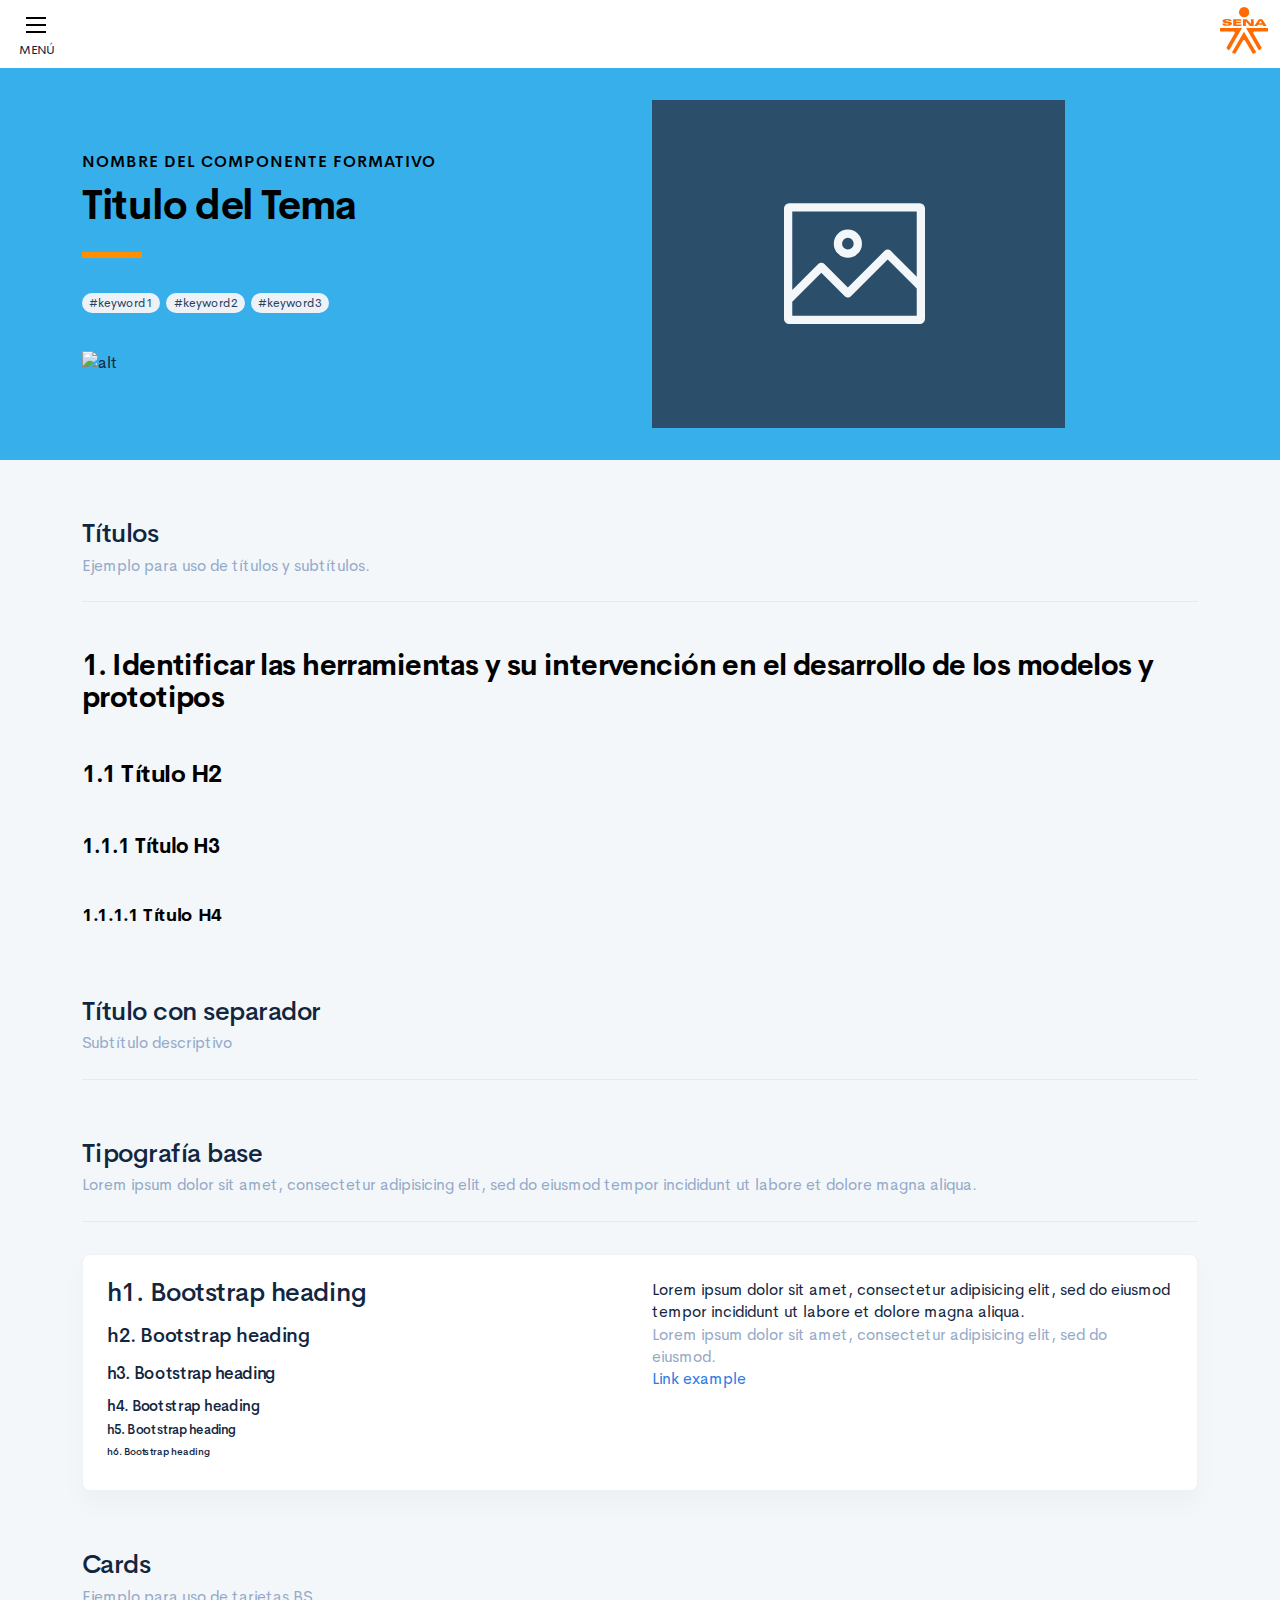
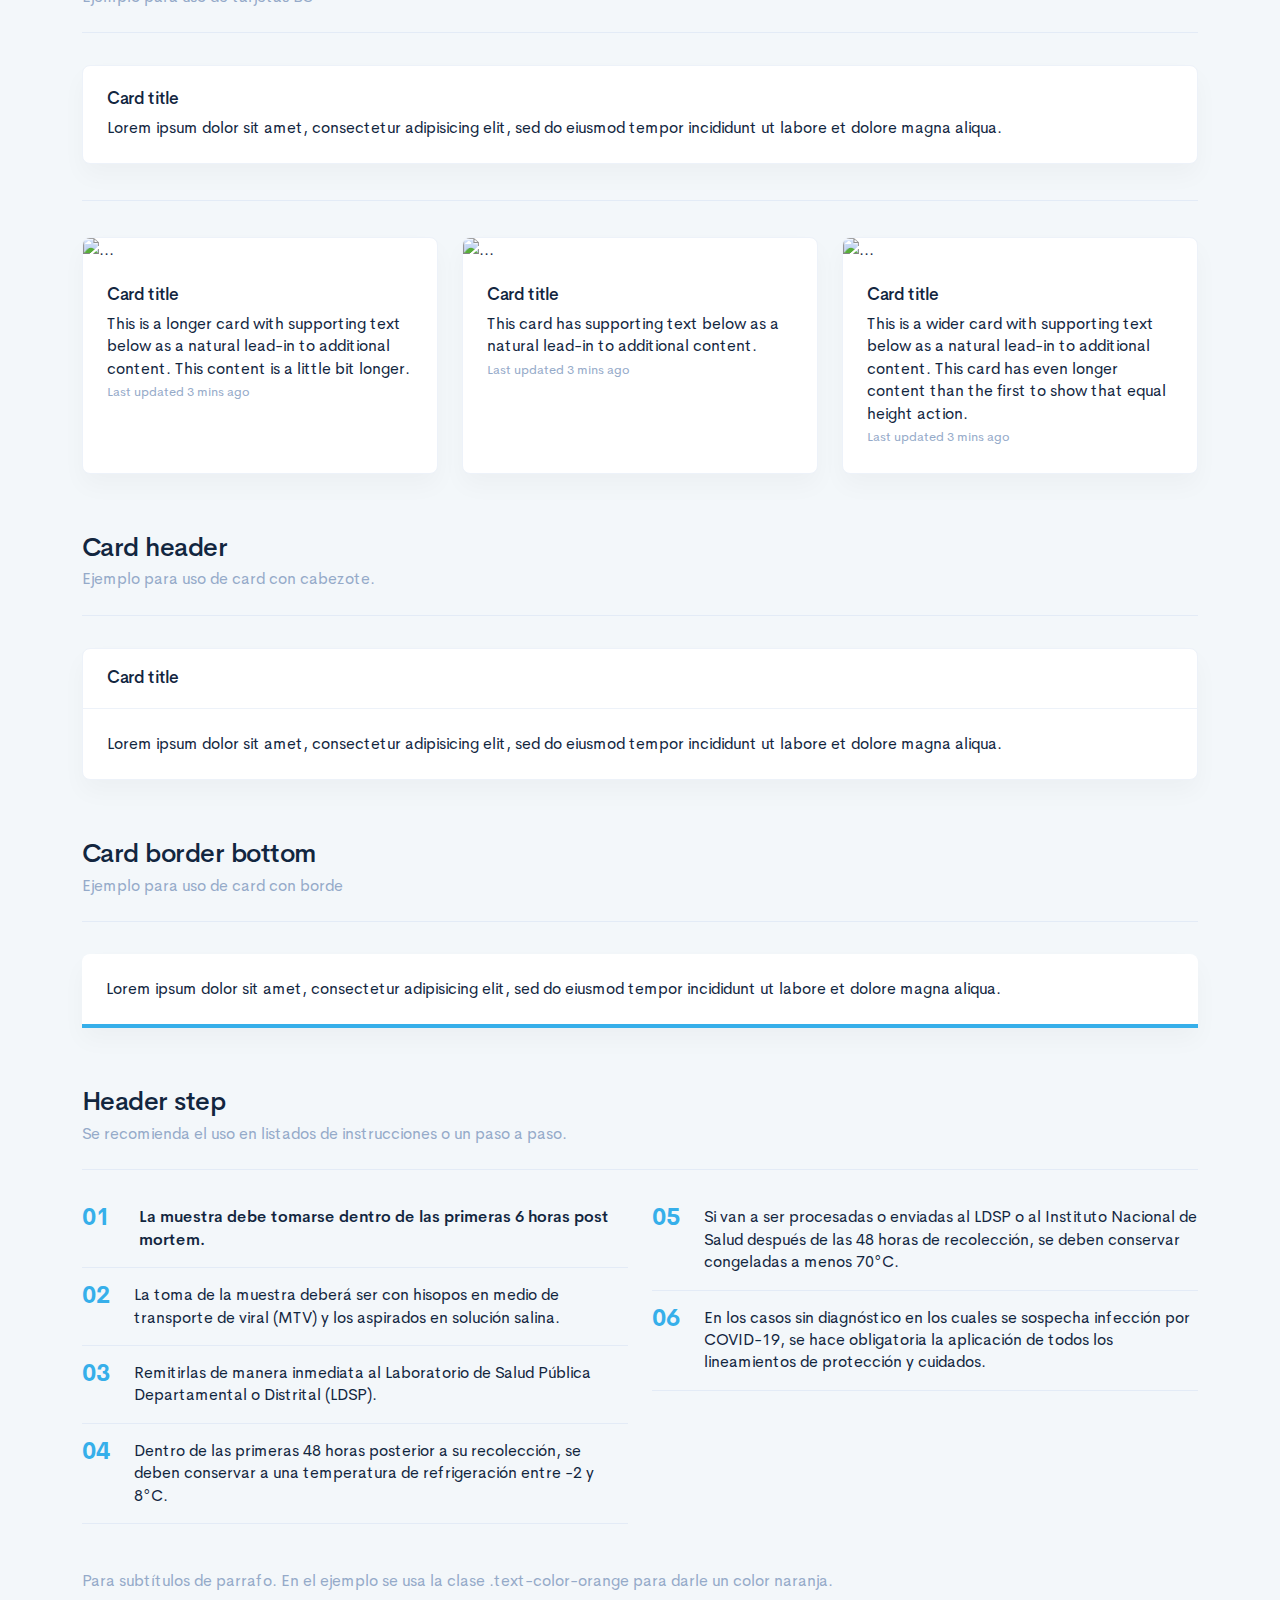
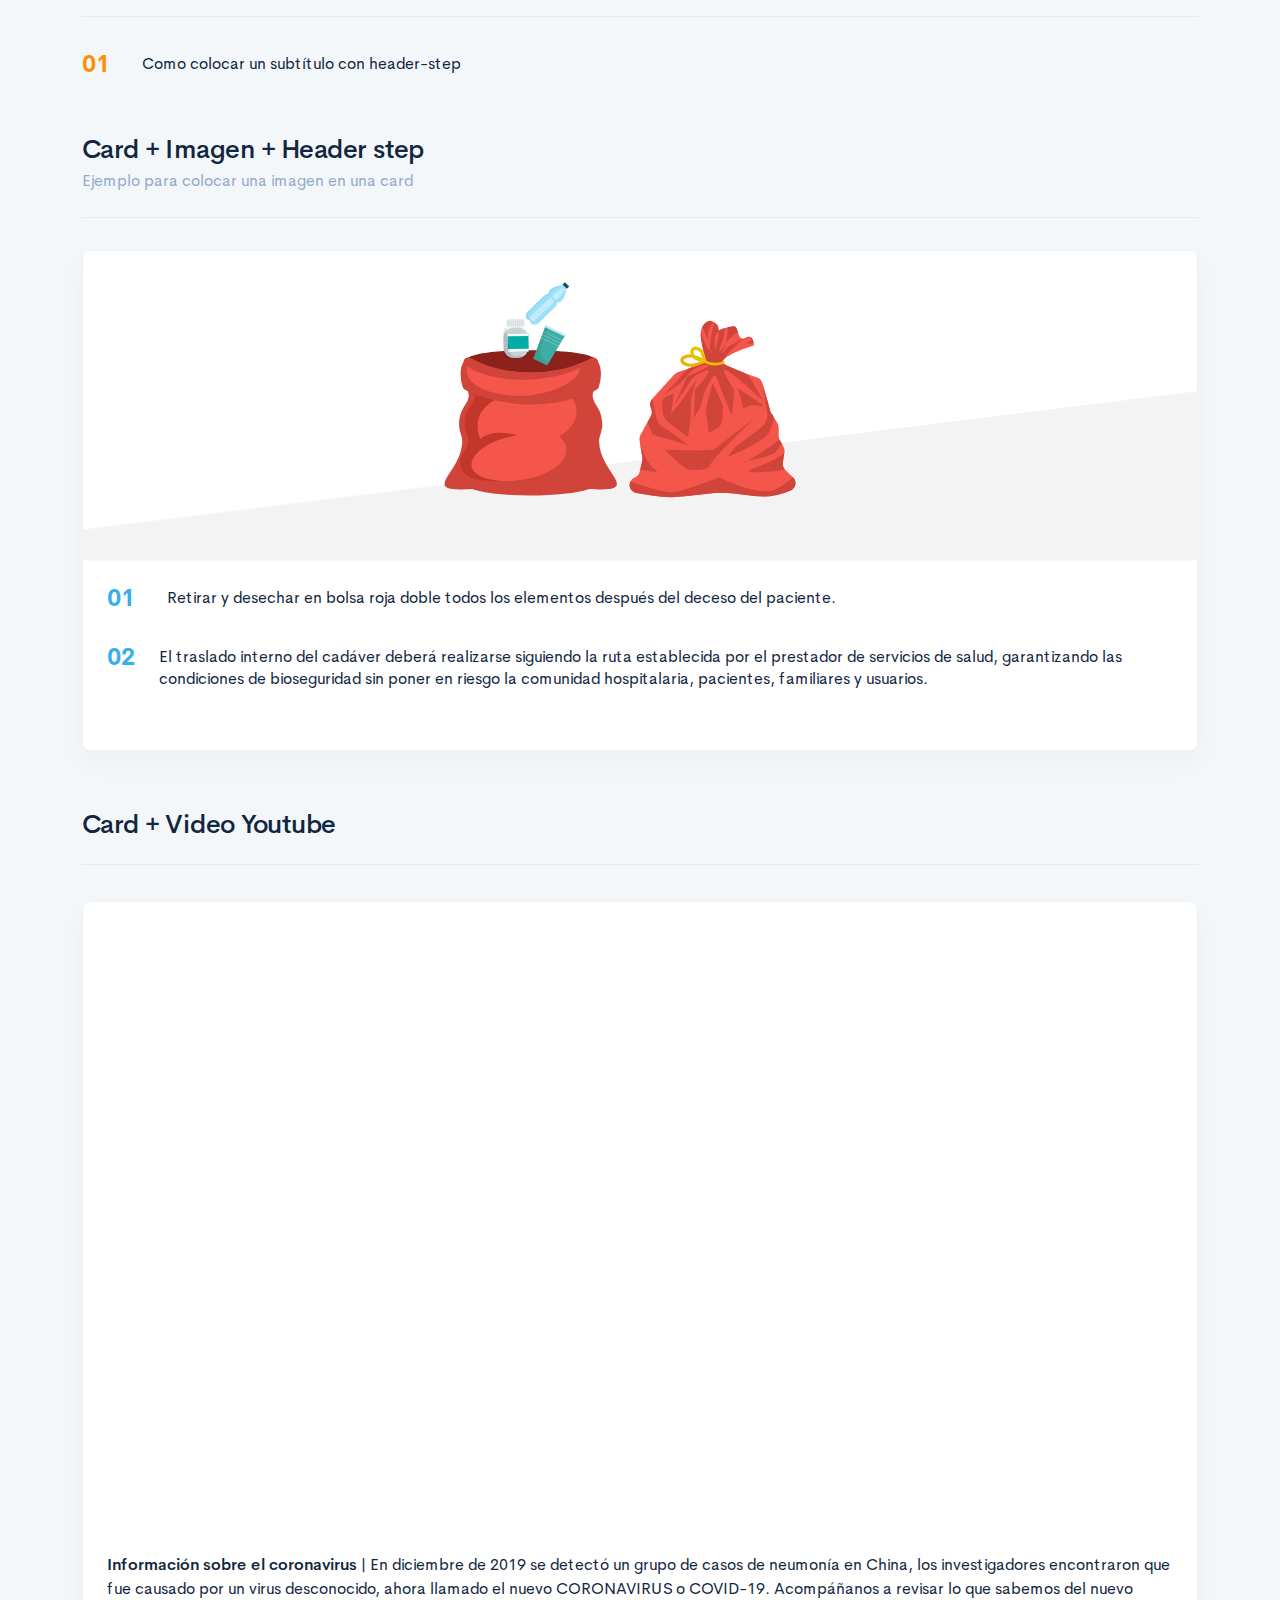
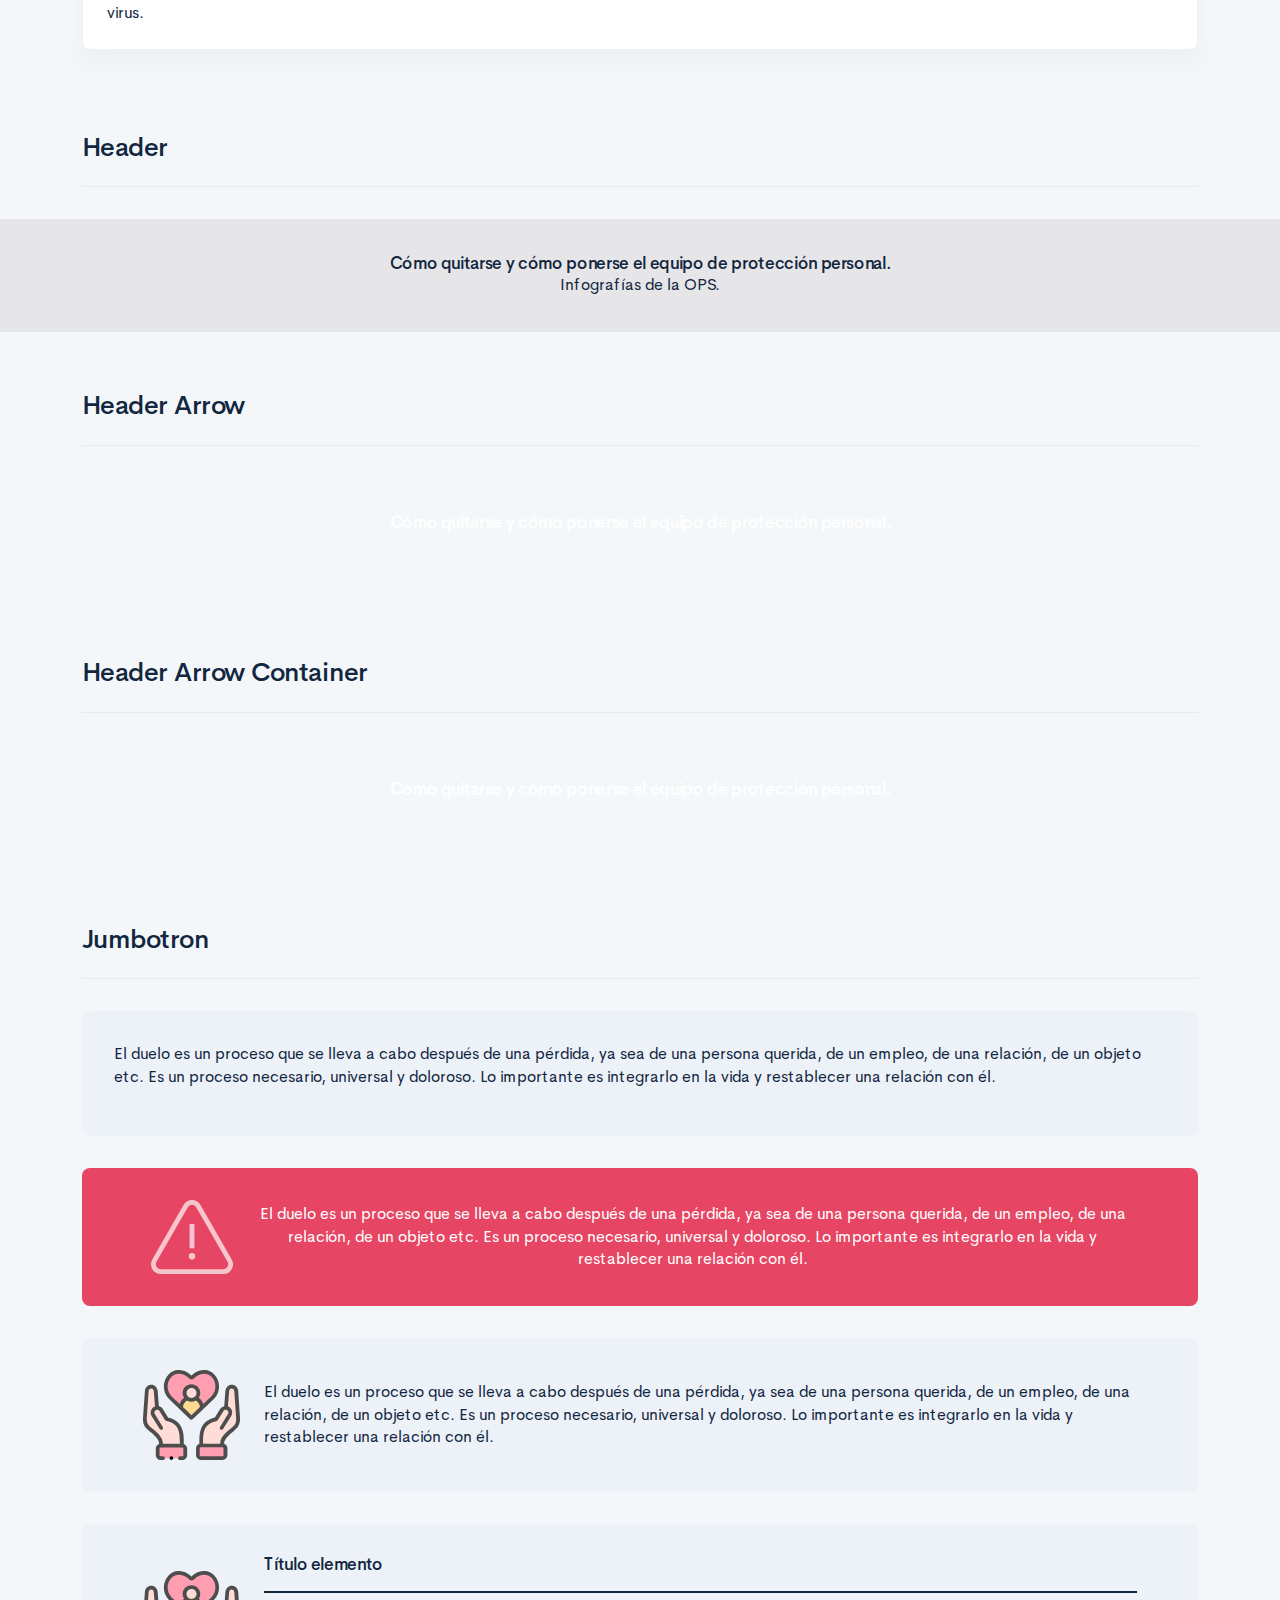
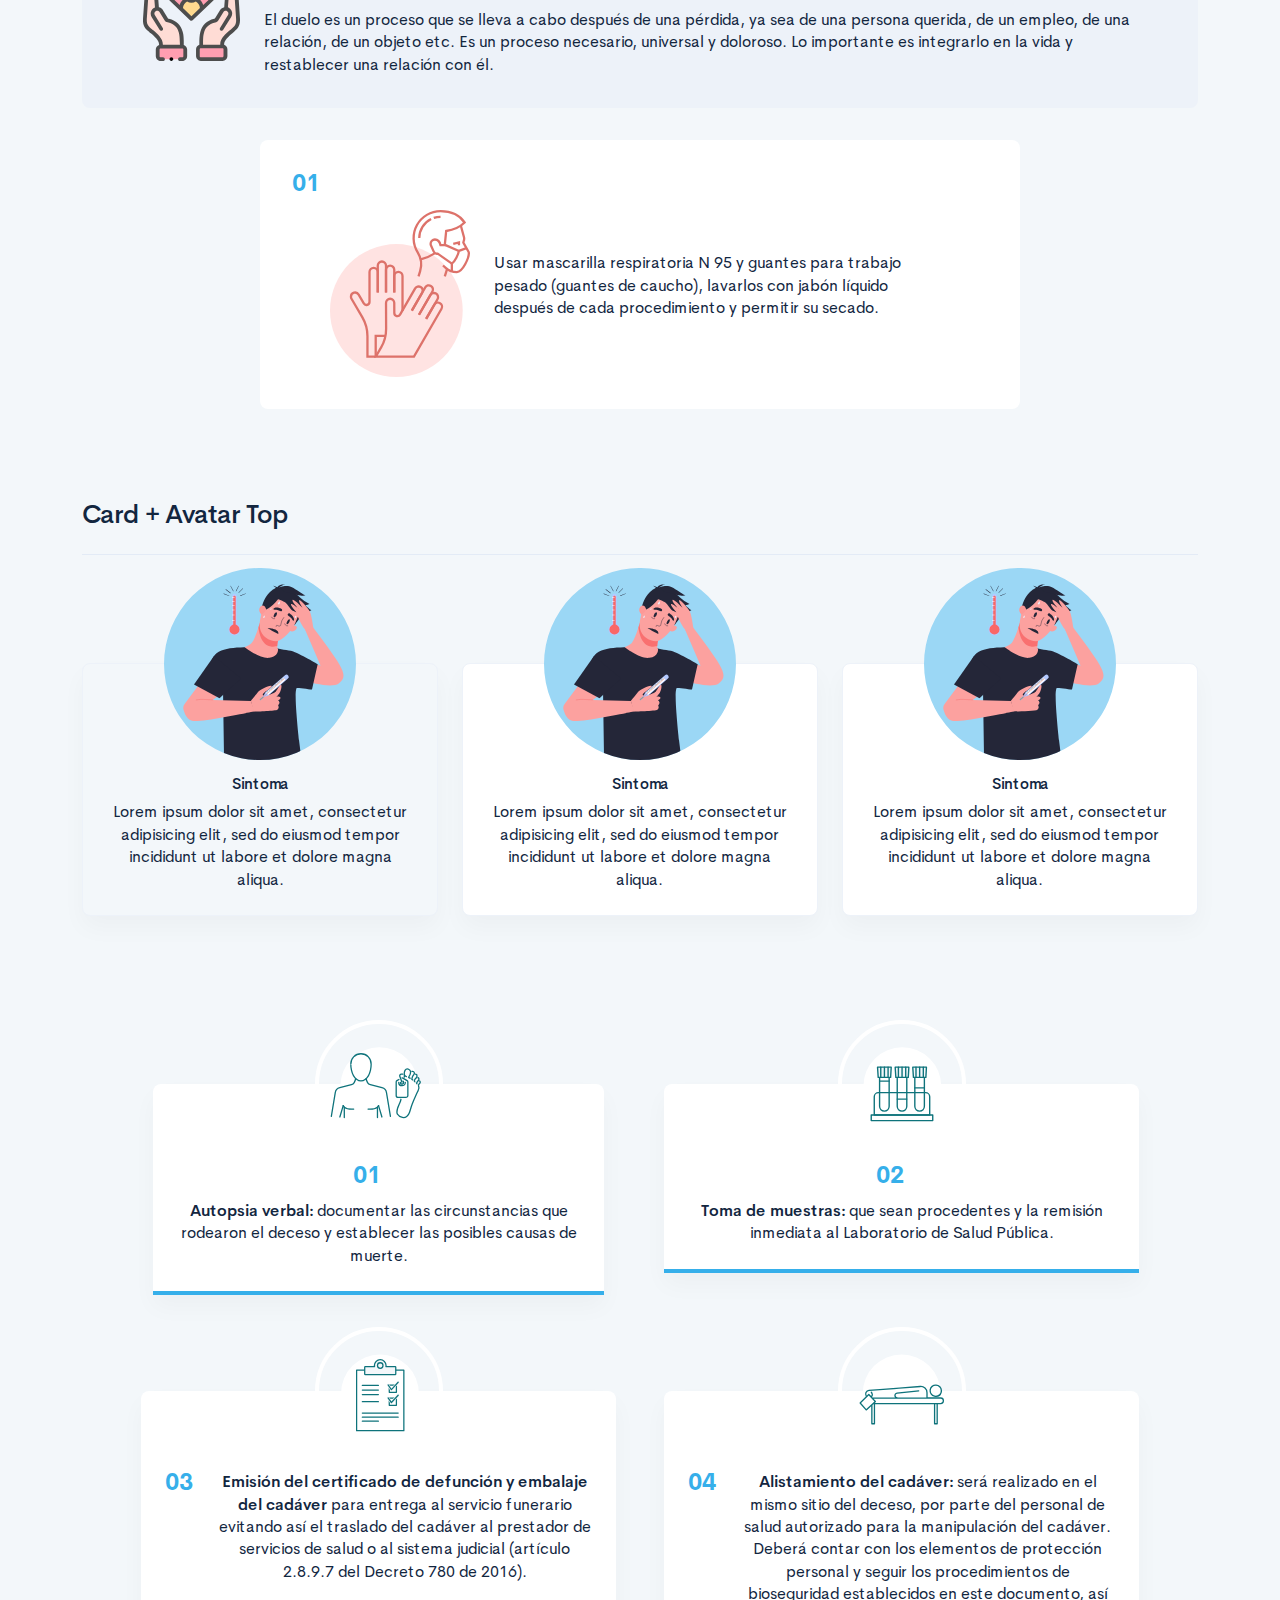
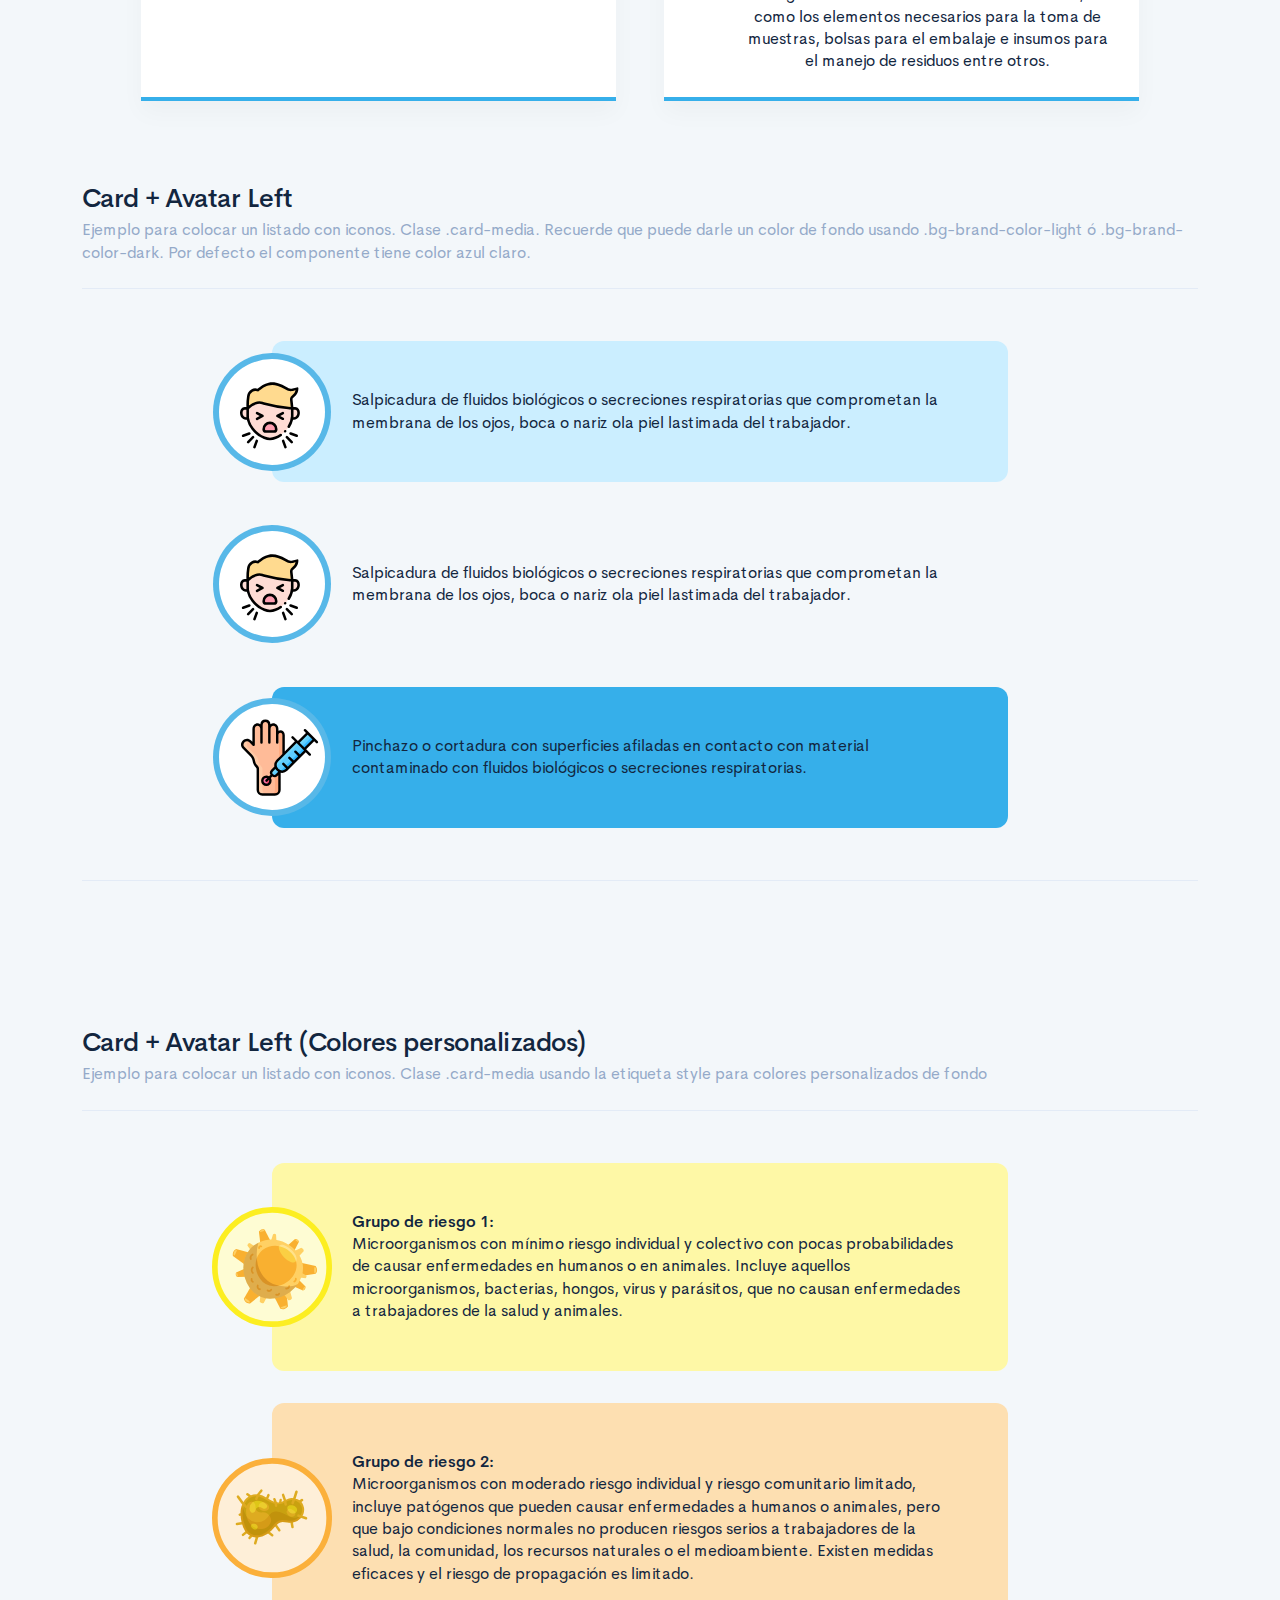
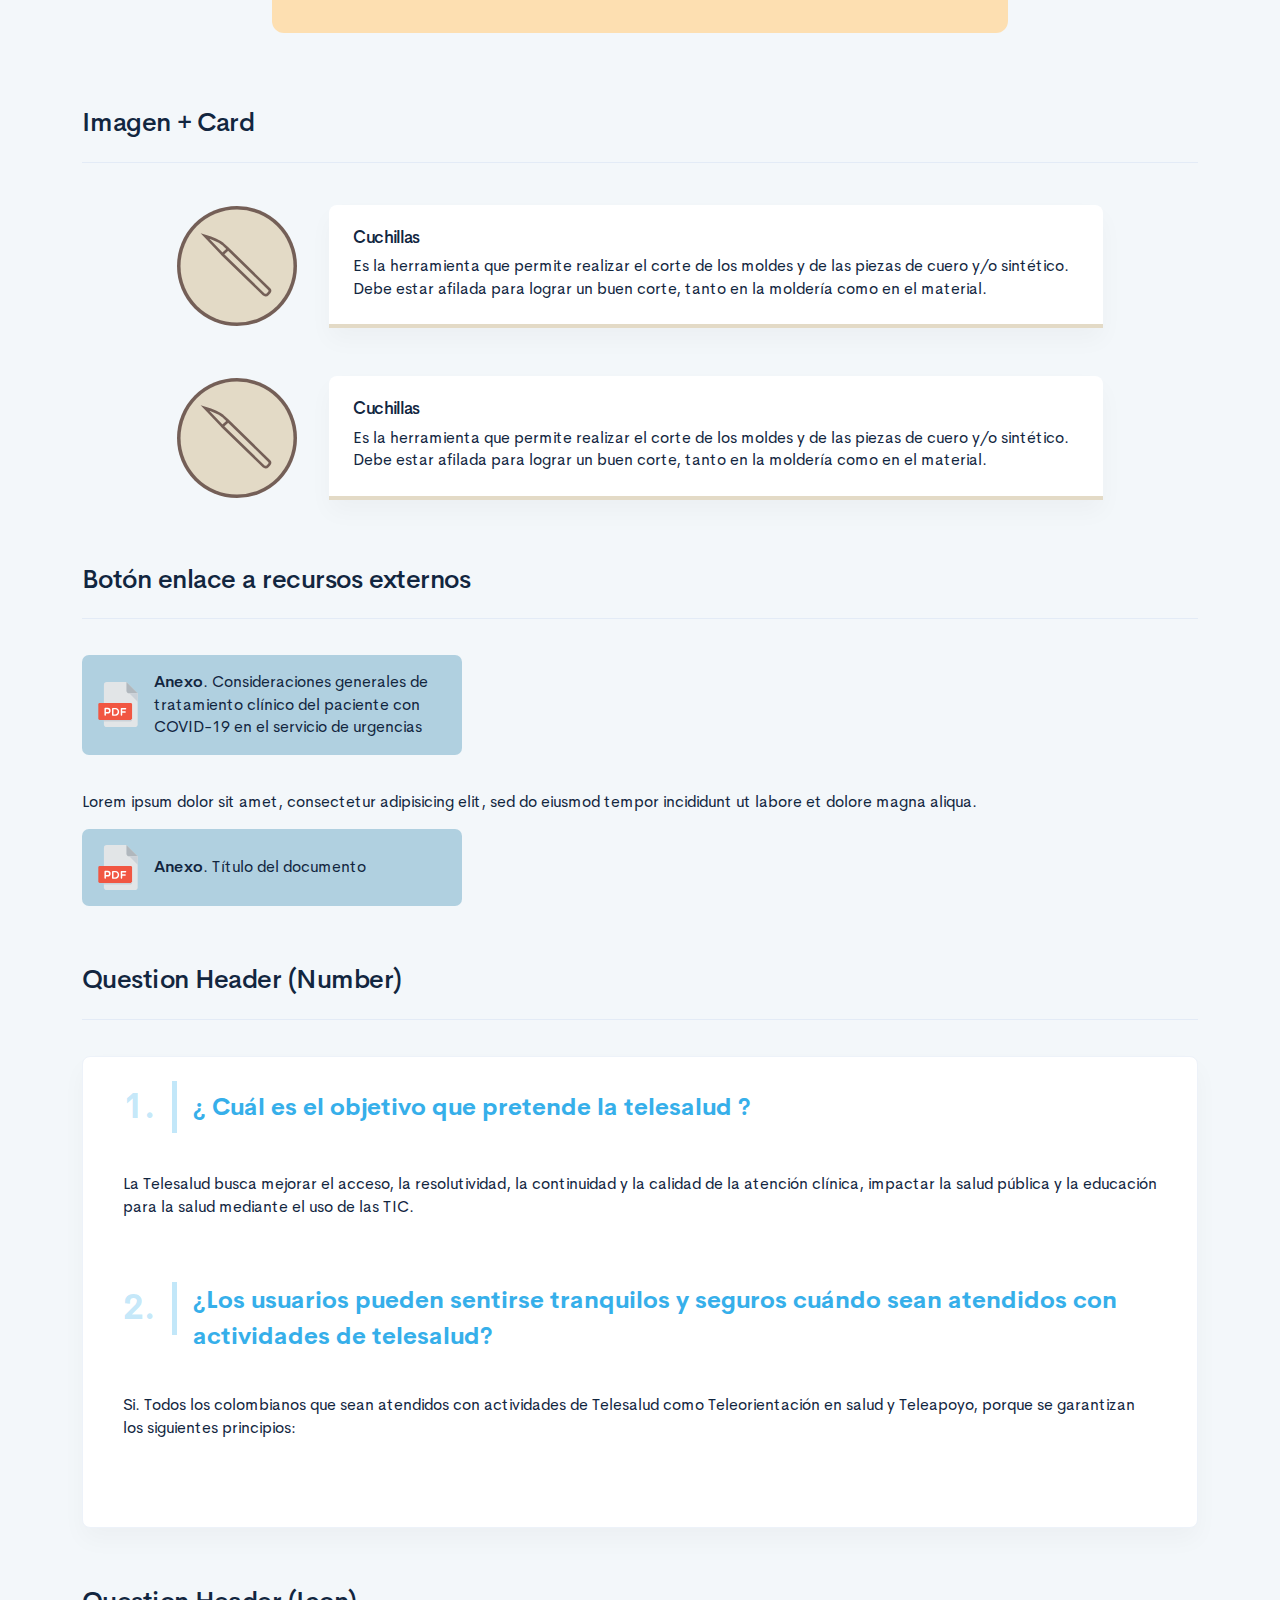
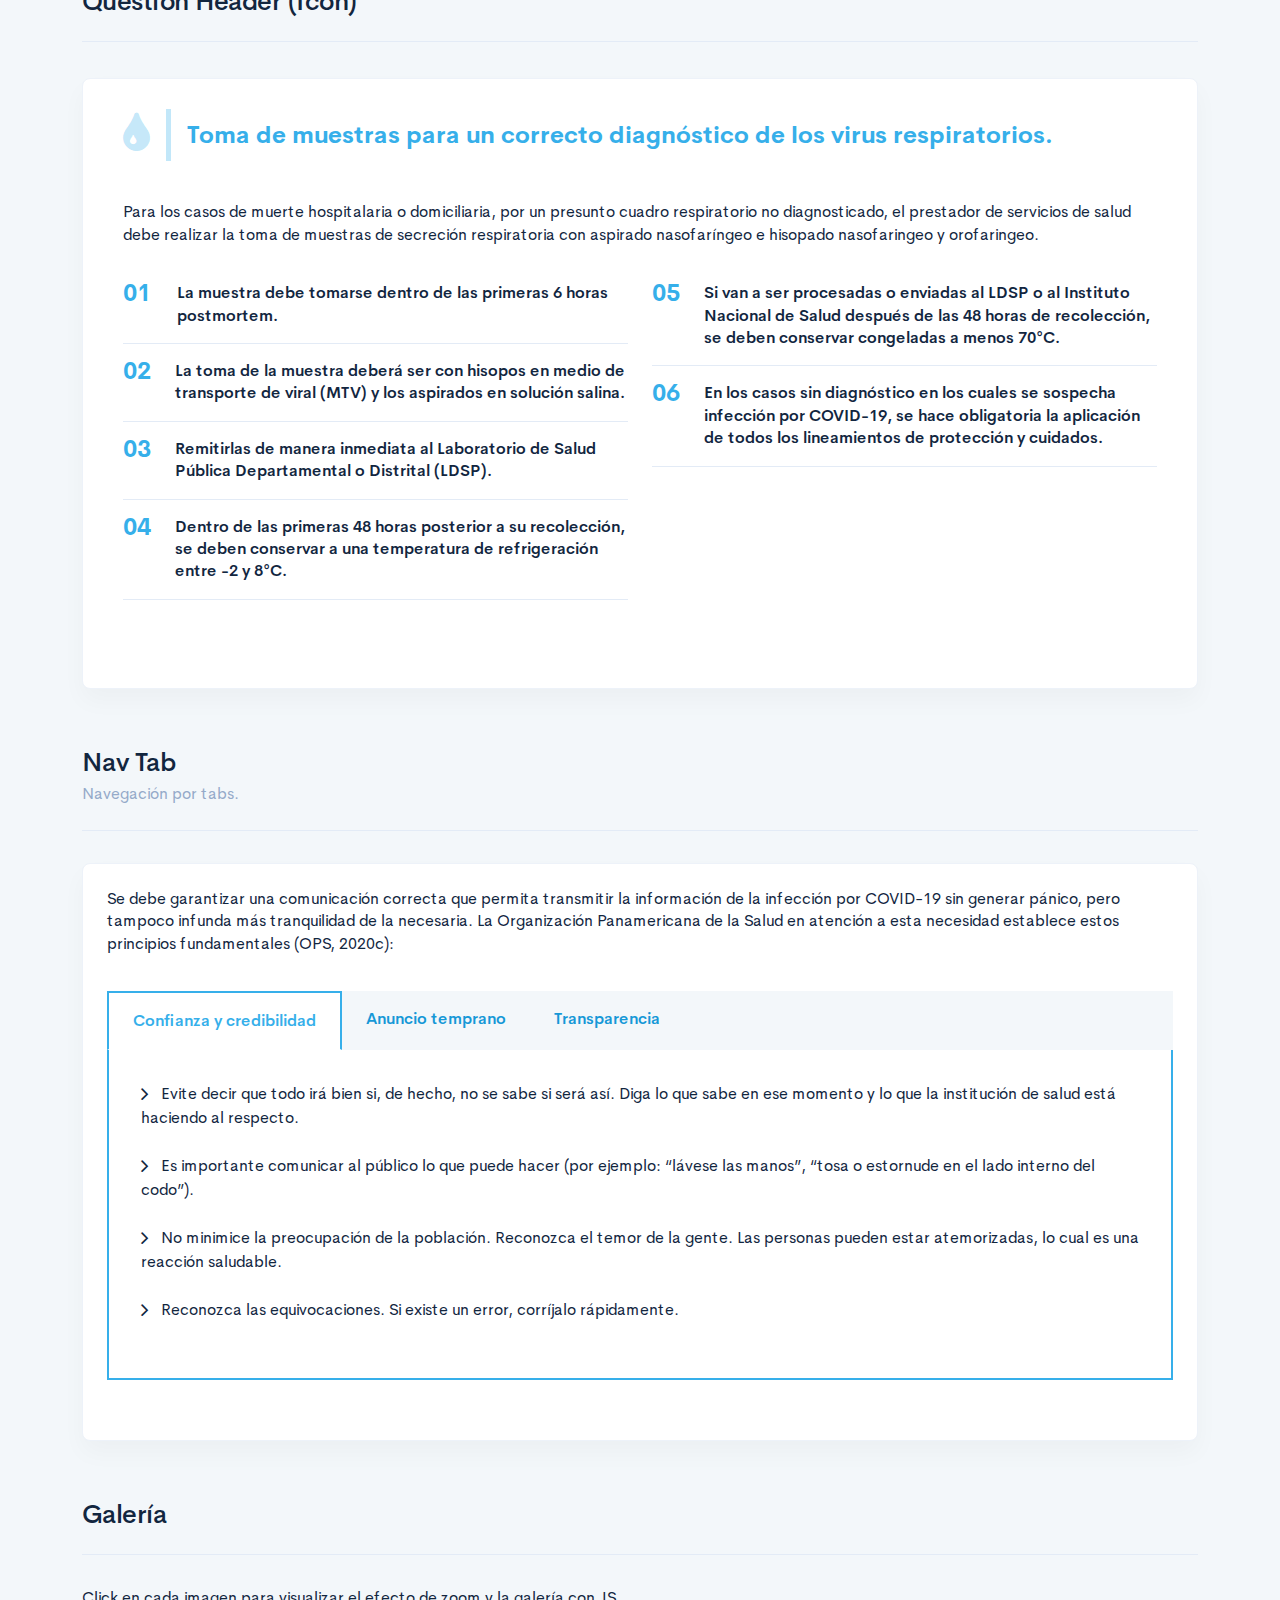
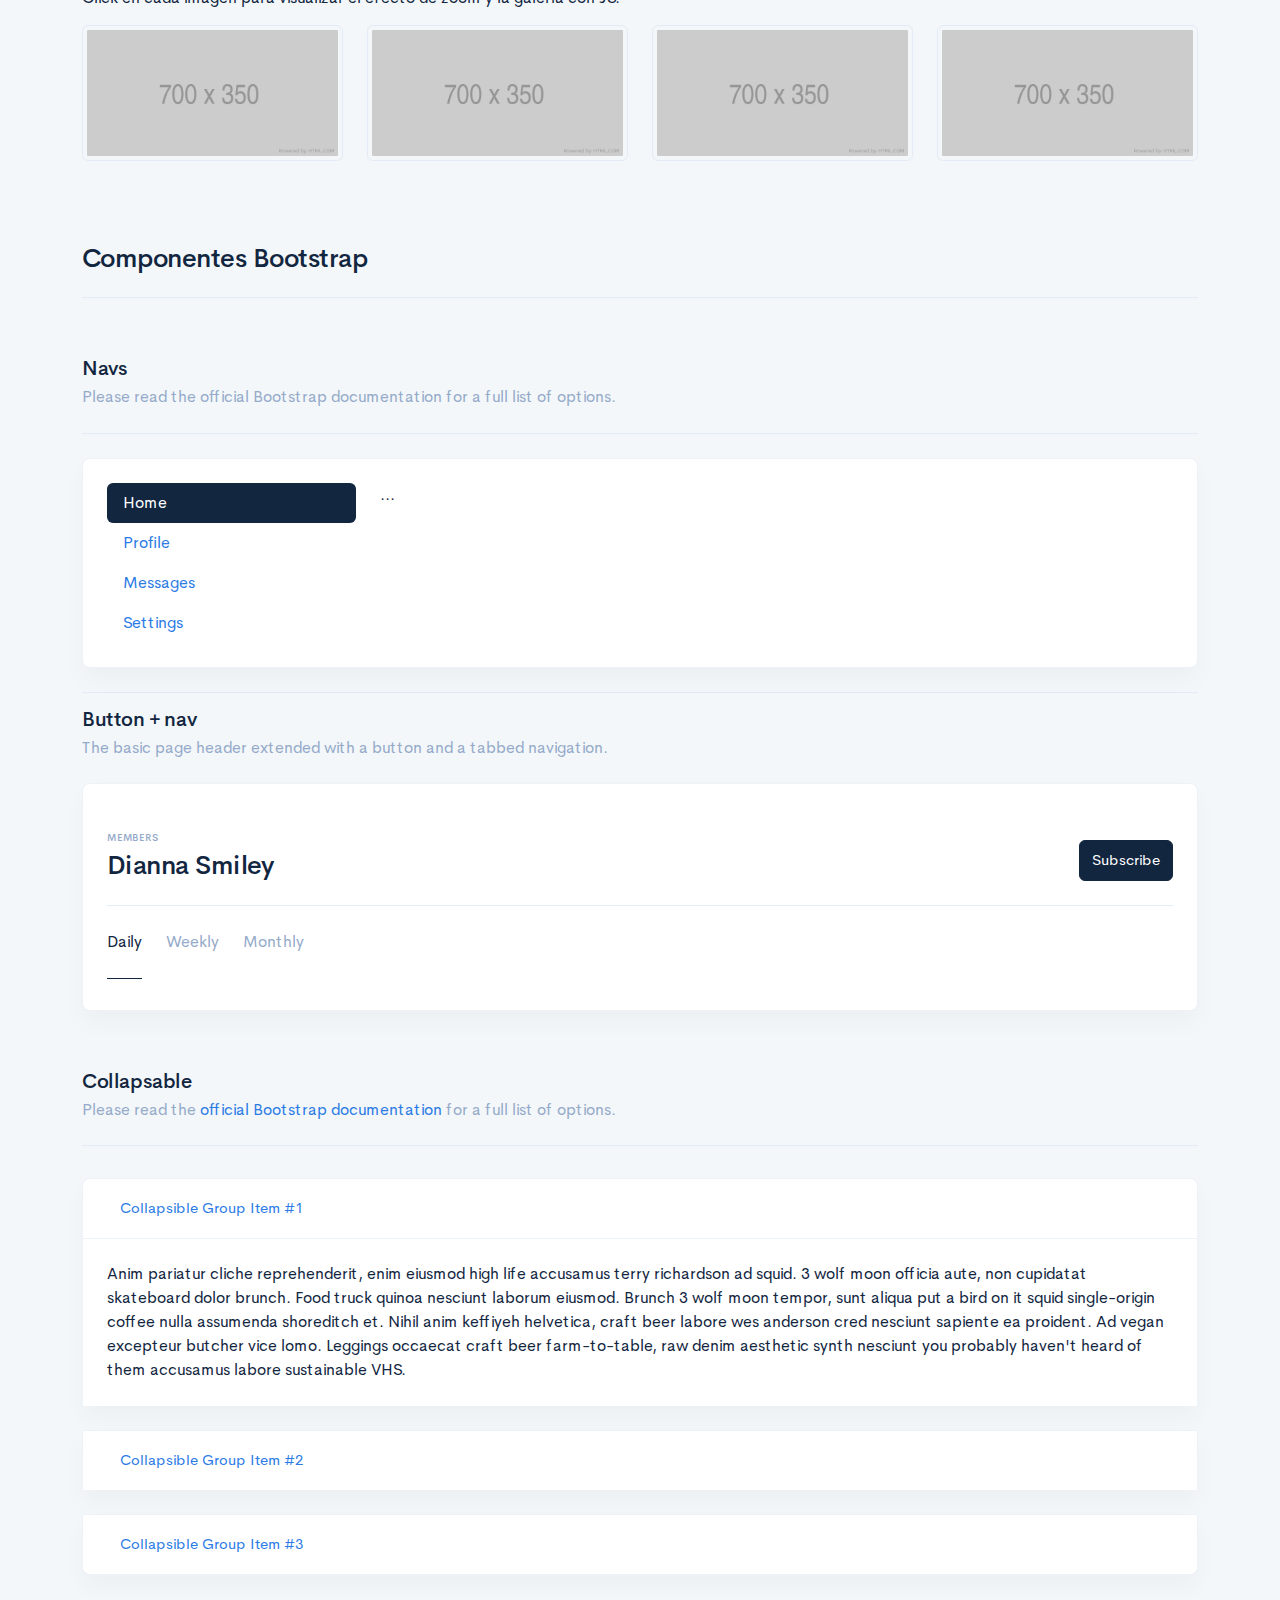
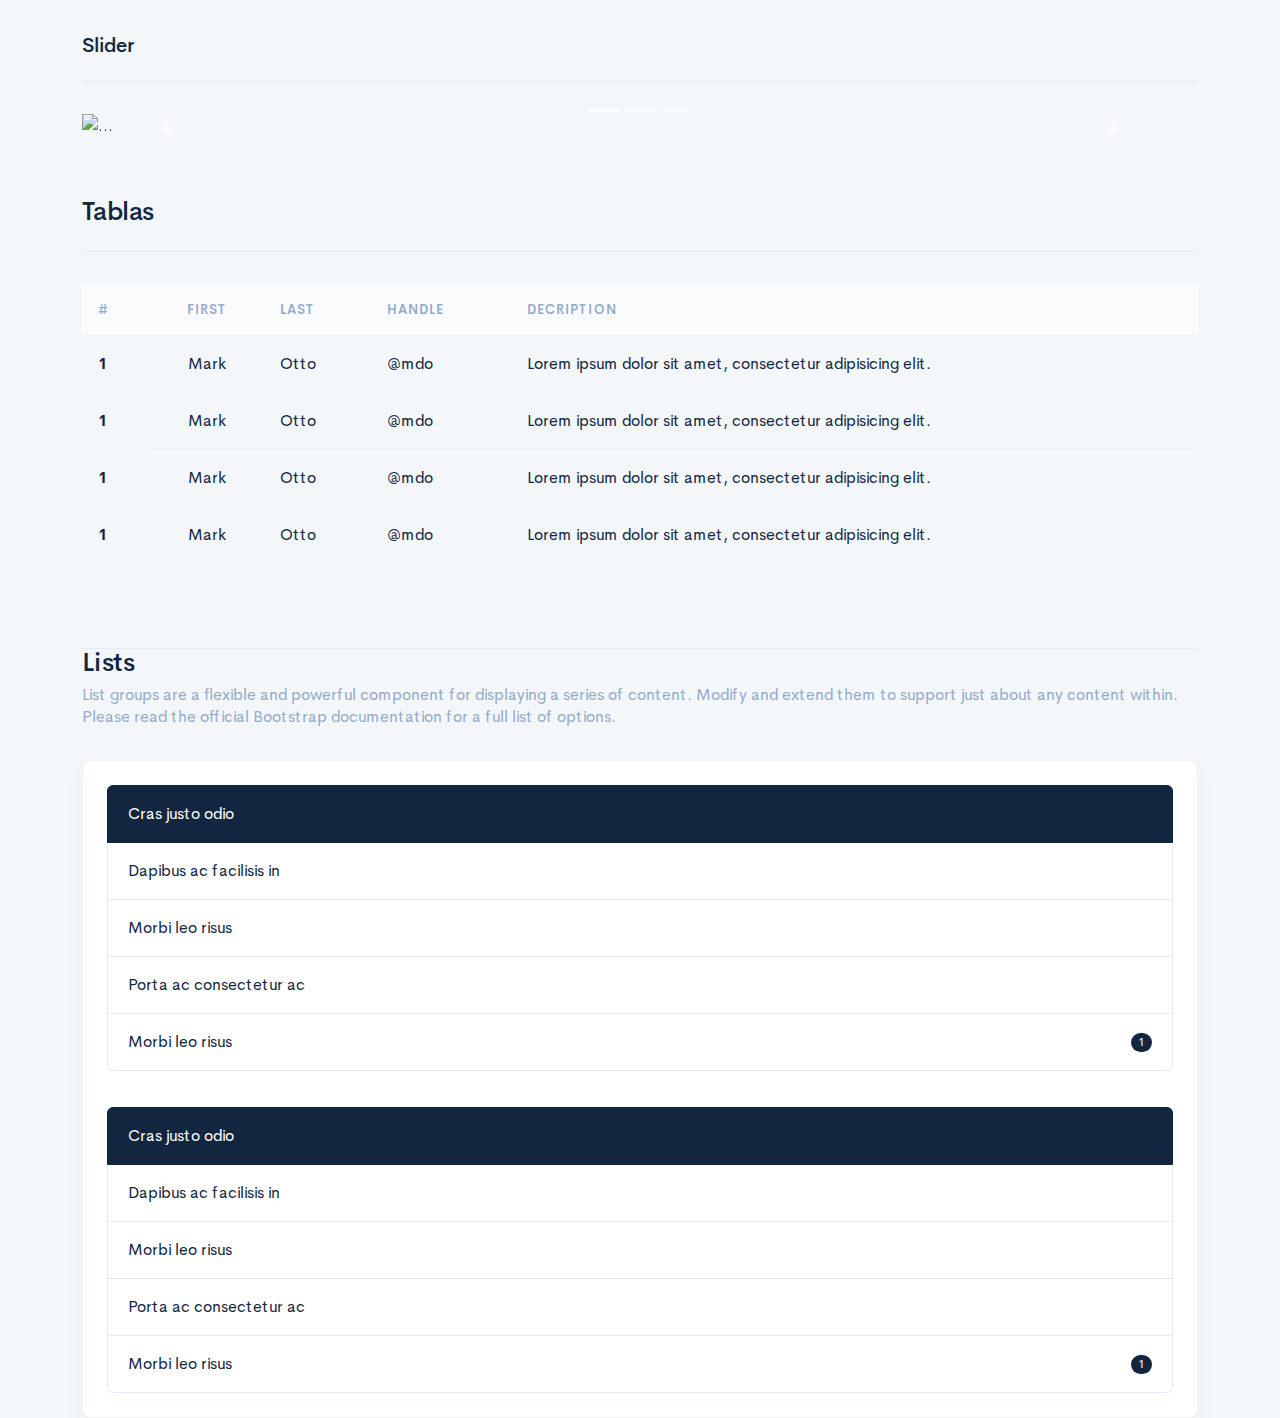
==== public/main.html @ 81ec54ad "Analisis Requerimientos y Validación" ====
<!DOCTYPE html>
<html lang="es">
    <head>
        <meta charset="UTF-8">
        <meta name="viewport" content="width=device-width, user-scalable=no, initial-scale=1.0, maximum-scale=1.0, minimum-scale=1.0">
        <title>TITULO DEL COMPONENTE FORMATIVO</title>
        <meta meta name="description" content="Descripción del propósito educativo del componente">
        <link rel="icon" type="image/svg+xml" href="assets/images/logos/senaLogo.svg">
        <link rel="stylesheet" href="assets/fonts/feather/feather.css">
        <link rel="stylesheet" href="assets/fonts/fontawesome/css/font-awesome.css">
        <link href="assets/css/fancybox.css" rel="stylesheet">
        <link href="assets/css/animate.css" rel="stylesheet">
        <link rel="stylesheet" href="assets/css/main.css">
    </head>
    <body class="theme-dark" id="page-main">
        <div class="page-main">
            <header class="sticky-top">
                <div class="page-topbar">
                    <div class="container-fluid">
                        <div class="d-flex justify-content-between align-items-center">
                            <div class="page-topbar__menu"><a class="page-topbar__menu-icon btn-menu-responsive" href="#"><span></span><span></span><span></span></a><span class="page-topbar__menu-title">MENÚ</span></div>
                            <div class="page-topbar__logo"><img class="img-fluid" src="assets/images/logos/senaLogo.svg" alt="Logo SENA"></div>
                        </div>
                    </div>
                </div>
            </header>
            <main class="mb-5">
                <div class="page-header theme-light mb-5" id="page-main-header">
                    <div class="container">
                        <div class="row align-items-center">
                            <div class="col-12 col-lg-6">
                                <h3 class="curso-subtitulo" id="curso-titulo-componente">Título del componente formativo</h3>
                                <h1 class="curso-titulo" id="curso-titulo-tema">Título del tema</h1>
                                <div class="brand-line-primary"></div>
                                <div class="keywords"><span class="badge badge-pill badge-light mr-2">#keyword1</span><span class="badge badge-pill badge-light mr-2">#keyword2</span><span class="badge badge-pill badge-light mr-2">#keyword3</span></div>
                                <div class="barra-dots mt-5"><img class="img-fluid" src="../assets/images/header/icon_dots.svg" alt="alt"></div>
                            </div>
                            <div class="col-12 col-lg-6">
                                <div class="d-none d-lg-block"><img src="assets/images/header/header_media.svg"></div>
                            </div>
                        </div>
                    </div>
                </div>
                <div id="mainContent"></div>
            </main>
            <footer class="mt-5">
                <div class="page-control d-none" id="page-control">
                    <div class="row justify-content-center align-items-center"><a class="page-control-link page-control-prev col-6 py-3 text-center" id="back" href="#"><span>
                                <div class="fa fa-chevron-left mr-3"></div>Anterior
                            </span></a><a class="page-control-link page-control-next col-6 py-3 text-center" id="next" href="#"><span>Siguiente<div class="fa fa-chevron-right ml-3"></div></span></a></div>
                </div>
            </footer>
        </div>
        <aside id="page-main-aside">
            <div class="aside-contenidos">
                <div class="aside-contenidos__header d-flex justify-content-between align-items-center">
                    <div class="aside-contenidos__titulo"><span> <i class="fa fa-list-ul mr-2"></i>Contenidos</span></div>
                    <div class="aside-contenidos__close d-md-none"><a class="page-main-aside__close icon btnclose m-0" href="#"></a></div>
                </div>
                <nav class="aside-contenidos__body">
                    <ul class="menu-main" id="menuMain"></ul>
                </nav>
            </div>
            <div class="aside-extra position-relative">
                <ul class="fixed-bottom menu-secondary" id="menuSecondary"></ul>
            </div>
        </aside>
        <script src="assets/js/vendor.js"></script>
        <script src="assets/js/global.js"> </script>
        <script src="assets/js/pages.js"> </script>
    </body>
</html>
---- public/assets/fonts/feather/feather.css ----
@font-face {
  font-family: 'Feather';
  src:
    url('fonts/Feather.ttf?sdxovp') format('truetype'),
    url('fonts/Feather.woff?sdxovp') format('woff'),
    url('fonts/Feather.svg?sdxovp#Feather') format('svg');
  font-weight: normal;
  font-style: normal;
}

.fe {
  /* use !important to prevent issues with browser extensions that change fonts */
  font-family: 'Feather' !important;
  speak: none;
  font-style: normal;
  font-weight: normal;
  font-variant: normal;
  text-transform: none;
  line-height: 1;

  /* Better Font Rendering =========== */
  -webkit-font-smoothing: antialiased;
  -moz-osx-font-smoothing: grayscale;
}

.fe-activity:before {
  content: "\e900";
}
.fe-airplay:before {
  content: "\e901";
}
.fe-alert-circle:before {
  content: "\e902";
}
.fe-alert-octagon:before {
  content: "\e903";
}
.fe-alert-triangle:before {
  content: "\e904";
}
.fe-align-center:before {
  content: "\e905";
}
.fe-align-justify:before {
  content: "\e906";
}
.fe-align-left:before {
  content: "\e907";
}
.fe-align-right:before {
  content: "\e908";
}
.fe-anchor:before {
  content: "\e909";
}
.fe-aperture:before {
  content: "\e90a";
}
.fe-archive:before {
  content: "\e90b";
}
.fe-arrow-down:before {
  content: "\e90c";
}
.fe-arrow-down-circle:before {
  content: "\e90d";
}
.fe-arrow-down-left:before {
  content: "\e90e";
}
.fe-arrow-down-right:before {
  content: "\e90f";
}
.fe-arrow-left:before {
  content: "\e910";
}
.fe-arrow-left-circle:before {
  content: "\e911";
}
.fe-arrow-right:before {
  content: "\e912";
}
.fe-arrow-right-circle:before {
  content: "\e913";
}
.fe-arrow-up:before {
  content: "\e914";
}
.fe-arrow-up-circle:before {
  content: "\e915";
}
.fe-arrow-up-left:before {
  content: "\e916";
}
.fe-arrow-up-right:before {
  content: "\e917";
}
.fe-at-sign:before {
  content: "\e918";
}
.fe-award:before {
  content: "\e919";
}
.fe-bar-chart:before {
  content: "\e91a";
}
.fe-bar-chart-2:before {
  content: "\e91b";
}
.fe-battery:before {
  content: "\e91c";
}
.fe-battery-charging:before {
  content: "\e91d";
}
.fe-bell:before {
  content: "\e91e";
}
.fe-bell-off:before {
  content: "\e91f";
}
.fe-bluetooth:before {
  content: "\e920";
}
.fe-bold:before {
  content: "\e921";
}
.fe-book:before {
  content: "\e922";
}
.fe-book-open:before {
  content: "\e923";
}
.fe-bookmark:before {
  content: "\e924";
}
.fe-box:before {
  content: "\e925";
}
.fe-briefcase:before {
  content: "\e926";
}
.fe-calendar:before {
  content: "\e927";
}
.fe-camera:before {
  content: "\e928";
}
.fe-camera-off:before {
  content: "\e929";
}
.fe-cast:before {
  content: "\e92a";
}
.fe-check:before {
  content: "\e92b";
}
.fe-check-circle:before {
  content: "\e92c";
}
.fe-check-square:before {
  content: "\e92d";
}
.fe-chevron-down:before {
  content: "\e92e";
}
.fe-chevron-left:before {
  content: "\e92f";
}
.fe-chevron-right:before {
  content: "\e930";
}
.fe-chevron-up:before {
  content: "\e931";
}
.fe-chevrons-down:before {
  content: "\e932";
}
.fe-chevrons-left:before {
  content: "\e933";
}
.fe-chevrons-right:before {
  content: "\e934";
}
.fe-chevrons-up:before {
  content: "\e935";
}
.fe-chrome:before {
  content: "\e936";
}
.fe-circle:before {
  content: "\e937";
}
.fe-clipboard:before {
  content: "\e938";
}
.fe-clock:before {
  content: "\e939";
}
.fe-cloud:before {
  content: "\e93a";
}
.fe-cloud-drizzle:before {
  content: "\e93b";
}
.fe-cloud-lightning:before {
  content: "\e93c";
}
.fe-cloud-off:before {
  content: "\e93d";
}
.fe-cloud-rain:before {
  content: "\e93e";
}
.fe-cloud-snow:before {
  content: "\e93f";
}
.fe-code:before {
  content: "\e940";
}
.fe-codepen:before {
  content: "\e941";
}
.fe-command:before {
  content: "\e942";
}
.fe-compass:before {
  content: "\e943";
}
.fe-copy:before {
  content: "\e944";
}
.fe-corner-down-left:before {
  content: "\e945";
}
.fe-corner-down-right:before {
  content: "\e946";
}
.fe-corner-left-down:before {
  content: "\e947";
}
.fe-corner-left-up:before {
  content: "\e948";
}
.fe-corner-right-down:before {
  content: "\e949";
}
.fe-corner-right-up:before {
  content: "\e94a";
}
.fe-corner-up-left:before {
  content: "\e94b";
}
.fe-corner-up-right:before {
  content: "\e94c";
}
.fe-cpu:before {
  content: "\e94d";
}
.fe-credit-card:before {
  content: "\e94e";
}
.fe-crop:before {
  content: "\e94f";
}
.fe-crosshair:before {
  content: "\e950";
}
.fe-database:before {
  content: "\e951";
}
.fe-delete:before {
  content: "\e952";
}
.fe-disc:before {
  content: "\e953";
}
.fe-dollar-sign:before {
  content: "\e954";
}
.fe-download:before {
  content: "\e955";
}
.fe-download-cloud:before {
  content: "\e956";
}
.fe-droplet:before {
  content: "\e957";
}
.fe-edit:before {
  content: "\e958";
}
.fe-edit-2:before {
  content: "\e959";
}
.fe-edit-3:before {
  content: "\e95a";
}
.fe-external-link:before {
  content: "\e95b";
}
.fe-eye:before {
  content: "\e95c";
}
.fe-eye-off:before {
  content: "\e95d";
}
.fe-facebook:before {
  content: "\e95e";
}
.fe-fast-forward:before {
  content: "\e95f";
}
.fe-feather:before {
  content: "\e960";
}
.fe-file:before {
  content: "\e961";
}
.fe-file-minus:before {
  content: "\e962";
}
.fe-file-plus:before {
  content: "\e963";
}
.fe-file-text:before {
  content: "\e964";
}
.fe-film:before {
  content: "\e965";
}
.fe-filter:before {
  content: "\e966";
}
.fe-flag:before {
  content: "\e967";
}
.fe-folder:before {
  content: "\e968";
}
.fe-folder-minus:before {
  content: "\e969";
}
.fe-folder-plus:before {
  content: "\e96a";
}
.fe-gift:before {
  content: "\e96b";
}
.fe-git-branch:before {
  content: "\e96c";
}
.fe-git-commit:before {
  content: "\e96d";
}
.fe-git-merge:before {
  content: "\e96e";
}
.fe-git-pull-request:before {
  content: "\e96f";
}
.fe-github:before {
  content: "\e970";
}
.fe-gitlab:before {
  content: "\e971";
}
.fe-globe:before {
  content: "\e972";
}
.fe-grid:before {
  content: "\e973";
}
.fe-hard-drive:before {
  content: "\e974";
}
.fe-hash:before {
  content: "\e975";
}
.fe-headphones:before {
  content: "\e976";
}
.fe-heart:before {
  content: "\e977";
}
.fe-help-circle:before {
  content: "\e978";
}
.fe-home:before {
  content: "\e979";
}
.fe-image:before {
  content: "\e97a";
}
.fe-inbox:before {
  content: "\e97b";
}
.fe-info:before {
  content: "\e97c";
}
.fe-instagram:before {
  content: "\e97d";
}
.fe-italic:before {
  content: "\e97e";
}
.fe-layers:before {
  content: "\e97f";
}
.fe-layout:before {
  content: "\e980";
}
.fe-life-buoy:before {
  content: "\e981";
}
.fe-link:before {
  content: "\e982";
}
.fe-link-2:before {
  content: "\e983";
}
.fe-linkedin:before {
  content: "\e984";
}
.fe-list:before {
  content: "\e985";
}
.fe-loader:before {
  content: "\e986";
}
.fe-lock:before {
  content: "\e987";
}
.fe-log-in:before {
  content: "\e988";
}
.fe-log-out:before {
  content: "\e989";
}
.fe-mail:before {
  content: "\e98a";
}
.fe-map:before {
  content: "\e98b";
}
.fe-map-pin:before {
  content: "\e98c";
}
.fe-maximize:before {
  content: "\e98d";
}
.fe-maximize-2:before {
  content: "\e98e";
}
.fe-menu:before {
  content: "\e98f";
}
.fe-message-circle:before {
  content: "\e990";
}
.fe-message-square:before {
  content: "\e991";
}
.fe-mic:before {
  content: "\e992";
}
.fe-mic-off:before {
  content: "\e993";
}
.fe-minimize:before {
  content: "\e994";
}
.fe-minimize-2:before {
  content: "\e995";
}
.fe-minus:before {
  content: "\e996";
}
.fe-minus-circle:before {
  content: "\e997";
}
.fe-minus-square:before {
  content: "\e998";
}
.fe-monitor:before {
  content: "\e999";
}
.fe-moon:before {
  content: "\e99a";
}
.fe-more-horizontal:before {
  content: "\e99b";
}
.fe-more-vertical:before {
  content: "\e99c";
}
.fe-move:before {
  content: "\e99d";
}
.fe-music:before {
  content: "\e99e";
}
.fe-navigation:before {
  content: "\e99f";
}
.fe-navigation-2:before {
  content: "\e9a0";
}
.fe-octagon:before {
  content: "\e9a1";
}
.fe-package:before {
  content: "\e9a2";
}
.fe-paperclip:before {
  content: "\e9a3";
}
.fe-pause:before {
  content: "\e9a4";
}
.fe-pause-circle:before {
  content: "\e9a5";
}
.fe-percent:before {
  content: "\e9a6";
}
.fe-phone:before {
  content: "\e9a7";
}
.fe-phone-call:before {
  content: "\e9a8";
}
.fe-phone-forwarded:before {
  content: "\e9a9";
}
.fe-phone-incoming:before {
  content: "\e9aa";
}
.fe-phone-missed:before {
  content: "\e9ab";
}
.fe-phone-off:before {
  content: "\e9ac";
}
.fe-phone-outgoing:before {
  content: "\e9ad";
}
.fe-pie-chart:before {
  content: "\e9ae";
}
.fe-play:before {
  content: "\e9af";
}
.fe-play-circle:before {
  content: "\e9b0";
}
.fe-plus:before {
  content: "\e9b1";
}
.fe-plus-circle:before {
  content: "\e9b2";
}
.fe-plus-square:before {
  content: "\e9b3";
}
.fe-pocket:before {
  content: "\e9b4";
}
.fe-power:before {
  content: "\e9b5";
}
.fe-printer:before {
  content: "\e9b6";
}
.fe-radio:before {
  content: "\e9b7";
}
.fe-refresh-ccw:before {
  content: "\e9b8";
}
.fe-refresh-cw:before {
  content: "\e9b9";
}
.fe-repeat:before {
  content: "\e9ba";
}
.fe-rewind:before {
  content: "\e9bb";
}
.fe-rotate-ccw:before {
  content: "\e9bc";
}
.fe-rotate-cw:before {
  content: "\e9bd";
}
.fe-rss:before {
  content: "\e9be";
}
.fe-save:before {
  content: "\e9bf";
}
.fe-scissors:before {
  content: "\e9c0";
}
.fe-search:before {
  content: "\e9c1";
}
.fe-send:before {
  content: "\e9c2";
}
.fe-server:before {
  content: "\e9c3";
}
.fe-settings:before {
  content: "\e9c4";
}
.fe-share:before {
  content: "\e9c5";
}
.fe-share-2:before {
  content: "\e9c6";
}
.fe-shield:before {
  content: "\e9c7";
}
.fe-shield-off:before {
  content: "\e9c8";
}
.fe-shopping-bag:before {
  content: "\e9c9";
}
.fe-shopping-cart:before {
  content: "\e9ca";
}
.fe-shuffle:before {
  content: "\e9cb";
}
.fe-sidebar:before {
  content: "\e9cc";
}
.fe-skip-back:before {
  content: "\e9cd";
}
.fe-skip-forward:before {
  content: "\e9ce";
}
.fe-slack:before {
  content: "\e9cf";
}
.fe-slash:before {
  content: "\e9d0";
}
.fe-sliders:before {
  content: "\e9d1";
}
.fe-smartphone:before {
  content: "\e9d2";
}
.fe-speaker:before {
  content: "\e9d3";
}
.fe-square:before {
  content: "\e9d4";
}
.fe-star:before {
  content: "\e9d5";
}
.fe-stop-circle:before {
  content: "\e9d6";
}
.fe-sun:before {
  content: "\e9d7";
}
.fe-sunrise:before {
  content: "\e9d8";
}
.fe-sunset:before {
  content: "\e9d9";
}
.fe-tablet:before {
  content: "\e9da";
}
.fe-tag:before {
  content: "\e9db";
}
.fe-target:before {
  content: "\e9dc";
}
.fe-terminal:before {
  content: "\e9dd";
}
.fe-thermometer:before {
  content: "\e9de";
}
.fe-thumbs-down:before {
  content: "\e9df";
}
.fe-thumbs-up:before {
  content: "\e9e0";
}
.fe-toggle-left:before {
  content: "\e9e1";
}
.fe-toggle-right:before {
  content: "\e9e2";
}
.fe-trash:before {
  content: "\e9e3";
}
.fe-trash-2:before {
  content: "\e9e4";
}
.fe-trending-down:before {
  content: "\e9e5";
}
.fe-trending-up:before {
  content: "\e9e6";
}
.fe-triangle:before {
  content: "\e9e7";
}
.fe-truck:before {
  content: "\e9e8";
}
.fe-tv:before {
  content: "\e9e9";
}
.fe-twitter:before {
  content: "\e9ea";
}
.fe-type:before {
  content: "\e9eb";
}
.fe-umbrella:before {
  content: "\e9ec";
}
.fe-underline:before {
  content: "\e9ed";
}
.fe-unlock:before {
  content: "\e9ee";
}
.fe-upload:before {
  content: "\e9ef";
}
.fe-upload-cloud:before {
  content: "\e9f0";
}
.fe-user:before {
  content: "\e9f1";
}
.fe-user-check:before {
  content: "\e9f2";
}
.fe-user-minus:before {
  content: "\e9f3";
}
.fe-user-plus:before {
  content: "\e9f4";
}
.fe-user-x:before {
  content: "\e9f5";
}
.fe-users:before {
  content: "\e9f6";
}
.fe-video:before {
  content: "\e9f7";
}
.fe-video-off:before {
  content: "\e9f8";
}
.fe-voicemail:before {
  content: "\e9f9";
}
.fe-volume:before {
  content: "\e9fa";
}
.fe-volume-1:before {
  content: "\e9fb";
}
.fe-volume-2:before {
  content: "\e9fc";
}
.fe-volume-x:before {
  content: "\e9fd";
}
.fe-watch:before {
  content: "\e9fe";
}
.fe-wifi:before {
  content: "\e9ff";
}
.fe-wifi-off:before {
  content: "\ea00";
}
.fe-wind:before {
  content: "\ea01";
}
.fe-x:before {
  content: "\ea02";
}
.fe-x-circle:before {
  content: "\ea03";
}
.fe-x-square:before {
  content: "\ea04";
}
.fe-youtube:before {
  content: "\ea05";
}
.fe-zap:before {
  content: "\ea06";
}
.fe-zap-off:before {
  content: "\ea07";
}
.fe-zoom-in:before {
  content: "\ea08";
}
.fe-zoom-out:before {
  content: "\ea09";
}
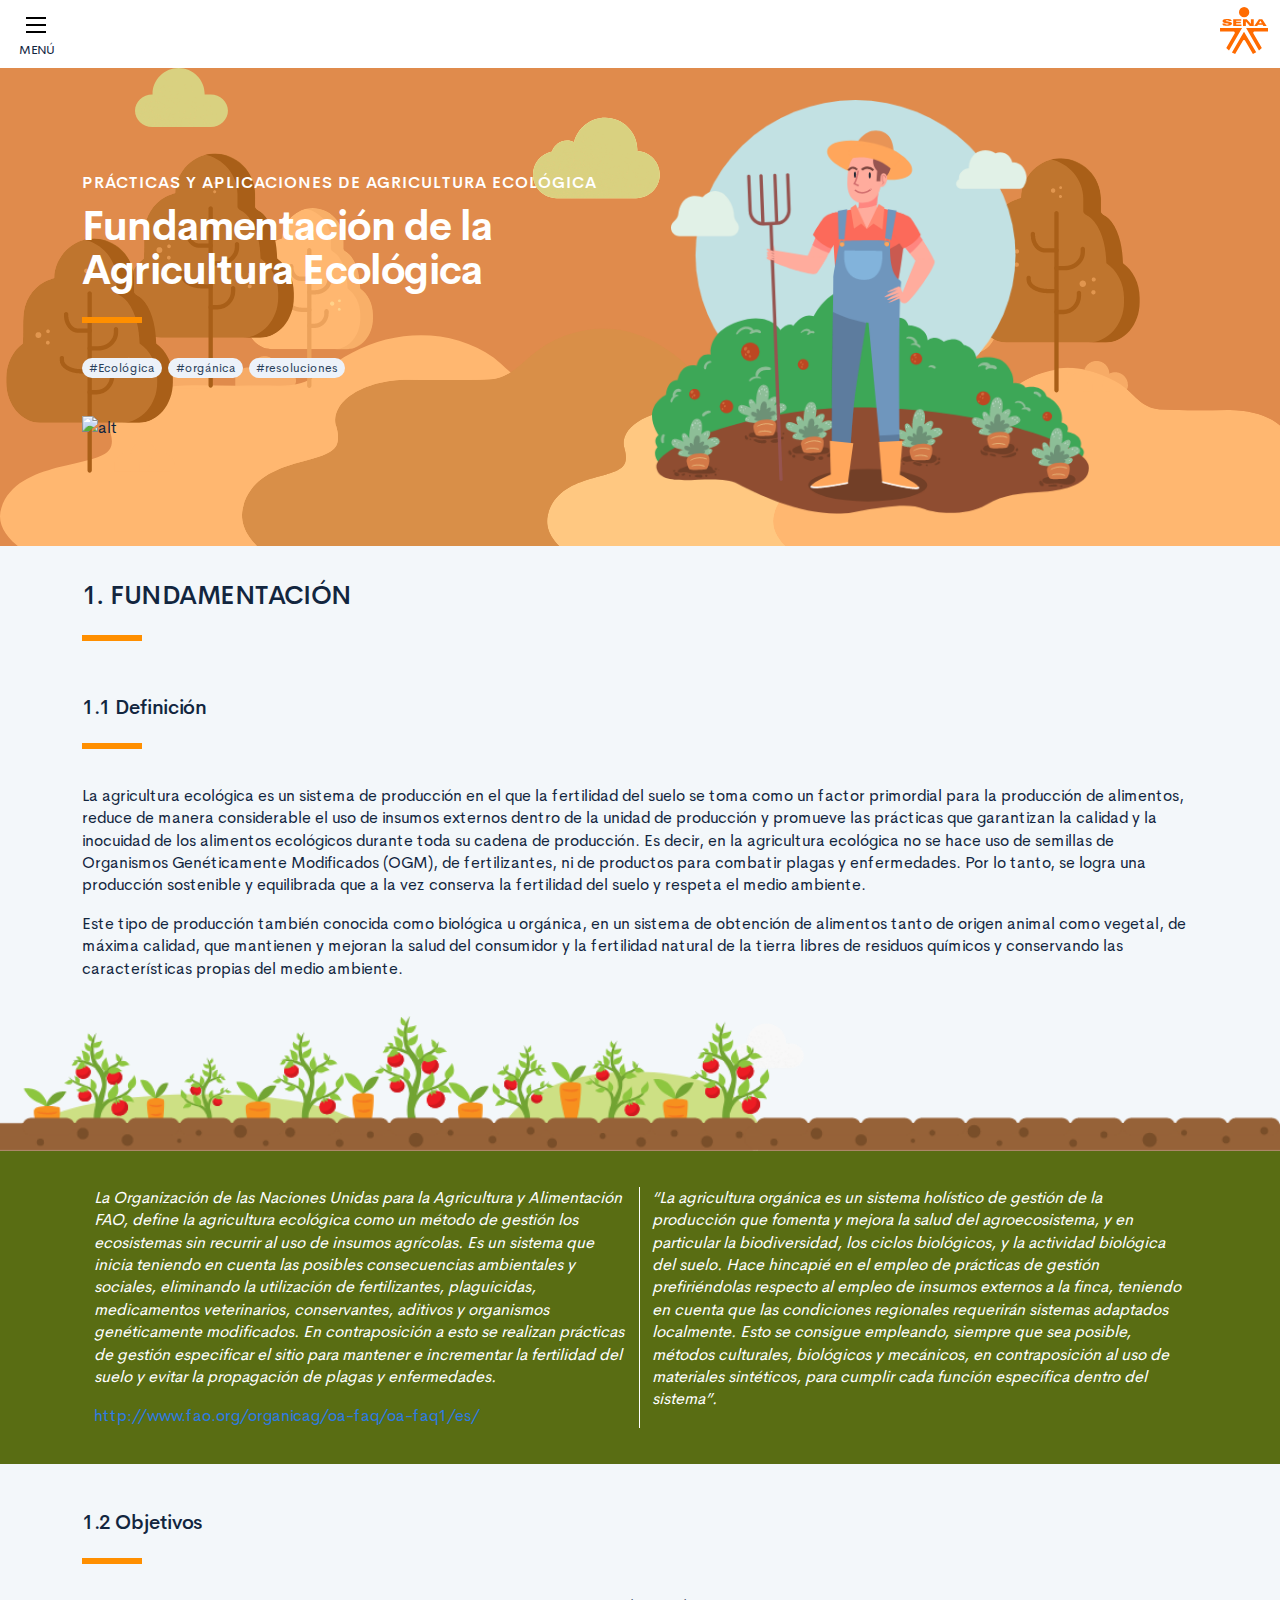
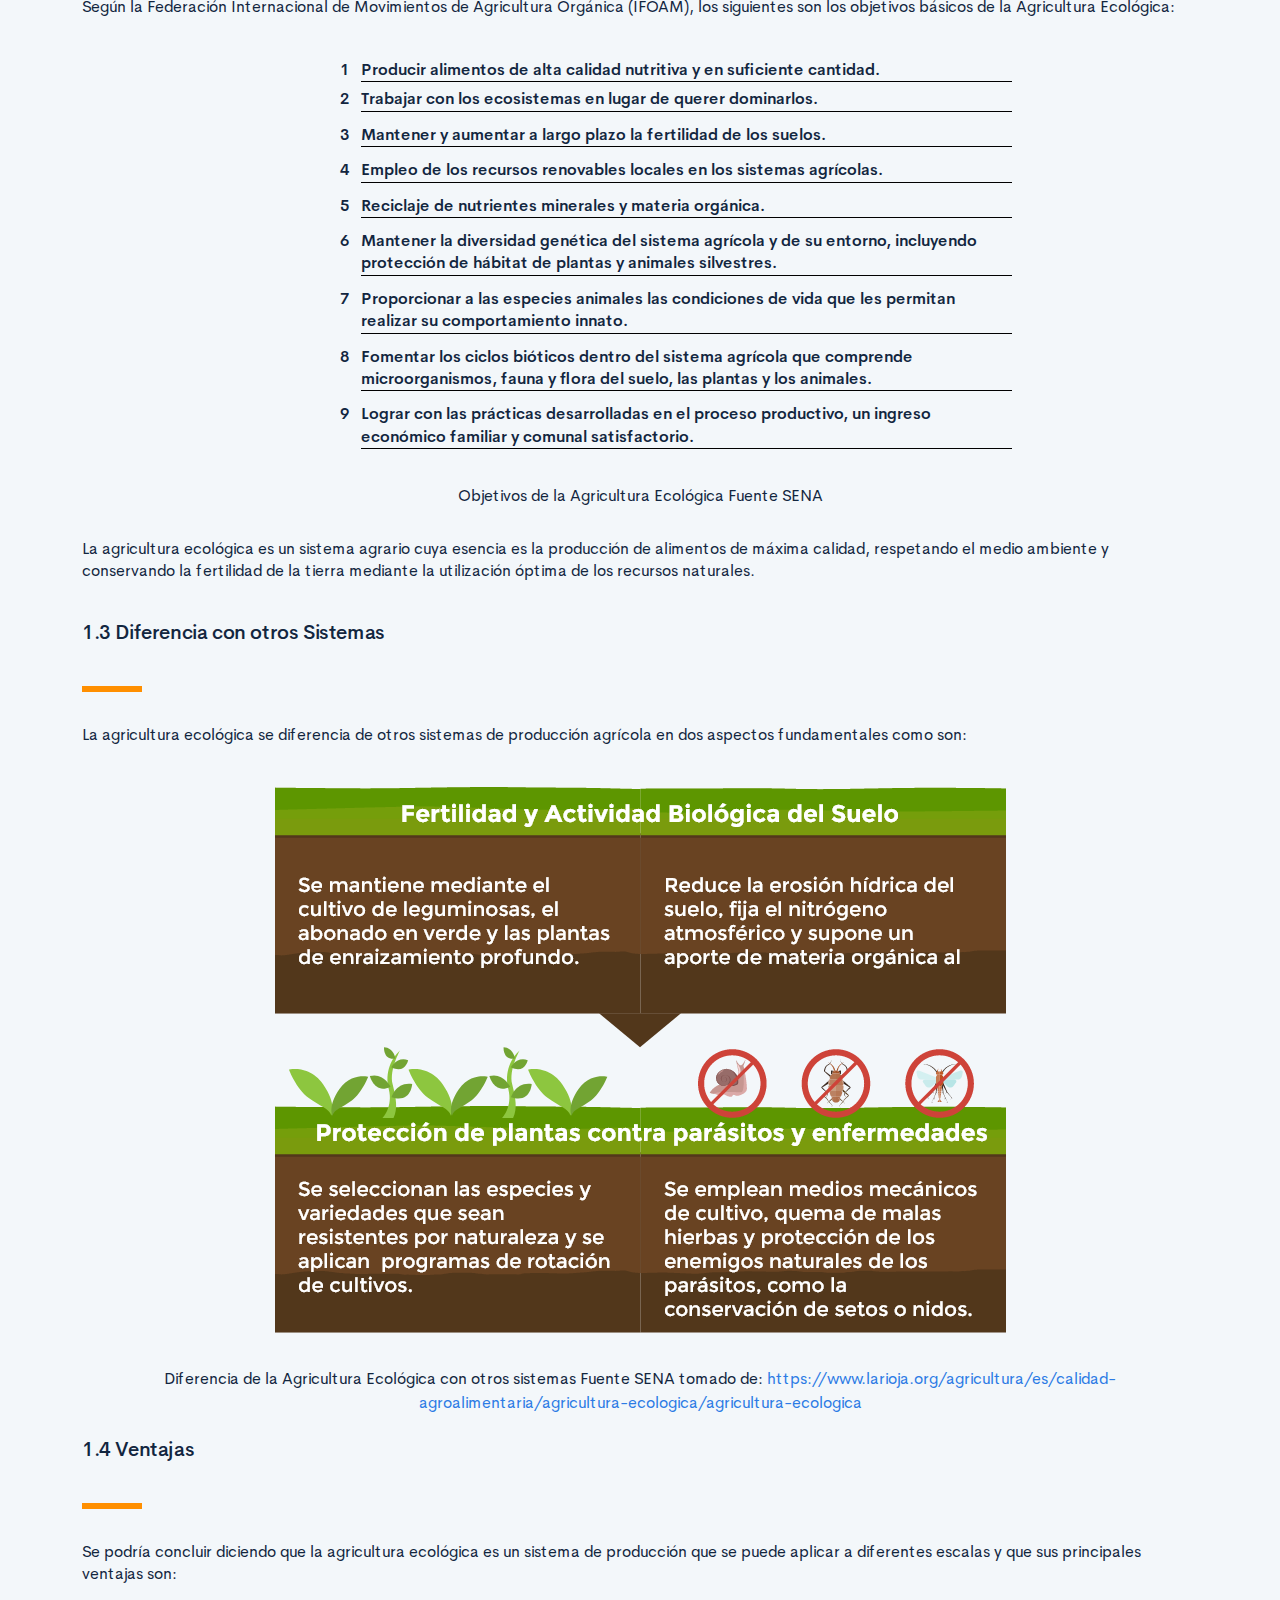
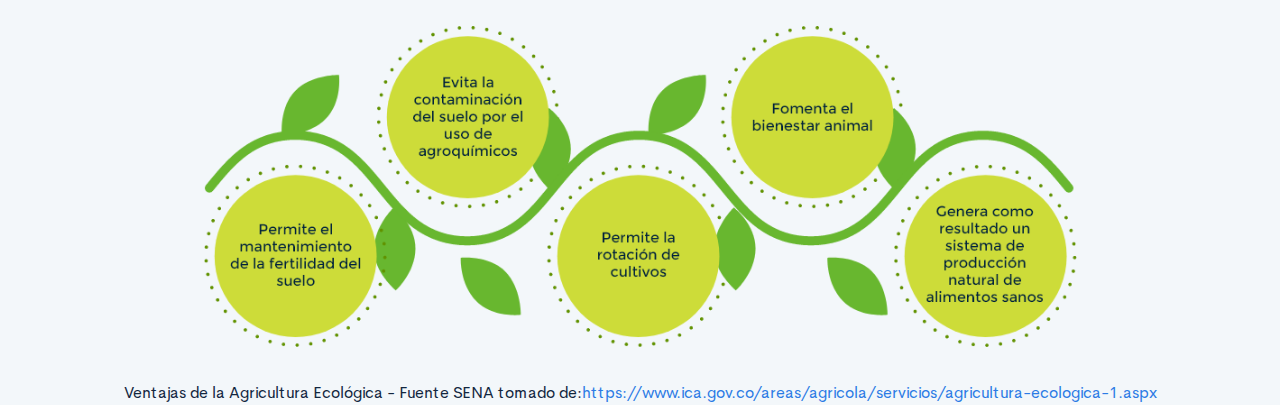
==== commit f3d4886f: "Desarrollo (Maquetación e Interacción JS)" ====
--- a/public/main.html
+++ b/public/main.html
@@ -3,7 +3,7 @@
     <head>
         <meta charset="UTF-8">
         <meta name="viewport" content="width=device-width, user-scalable=no, initial-scale=1.0, maximum-scale=1.0, minimum-scale=1.0">
-        <title>TITULO DEL COMPONENTE FORMATIVO</title>
+        <title>PRÁCTICAS Y APLICACIONES DE AGRICULTURA ECOLÓGICA</title>
         <meta meta name="description" content="Descripción del propósito educativo del componente">
         <link rel="icon" type="image/svg+xml" href="assets/images/logos/senaLogo.svg">
         <link rel="stylesheet" href="assets/fonts/feather/feather.css">
@@ -33,7 +33,6 @@
                                 <h1 class="curso-titulo" id="curso-titulo-tema">Título del tema</h1>
                                 <div class="brand-line-primary"></div>
                                 <div class="keywords"><span class="badge badge-pill badge-light mr-2">#keyword1</span><span class="badge badge-pill badge-light mr-2">#keyword2</span><span class="badge badge-pill badge-light mr-2">#keyword3</span></div>
-                                <div class="barra-dots mt-5"><img class="img-fluid" src="../assets/images/header/icon_dots.svg" alt="alt"></div>
                             </div>
                             <div class="col-12 col-lg-6">
                                 <div class="d-none d-lg-block"><img src="assets/images/header/header_media.svg"></div>
--- a/public/assets/css/main.css
+++ b/public/assets/css/main.css
@@ -3,6 +3,6 @@
  * Copyright 2011-2019 The Bootstrap Authors
  * Copyright 2011-2019 Twitter, Inc.
  * Licensed under MIT (https://github.com/twbs/bootstrap/blob/master/LICENSE)
- */:root{--blue: #2C7BE5;--indigo: #727cf5;--purple: #6b5eae;--pink: #ff679b;--red: #E63757;--orange: #fd7e14;--yellow: #F6C343;--green: #00D97E;--teal: #02a8b5;--cyan: #39afd1;--white: #fff;--gray: #95AAC9;--gray-dark: #3B506C;--primary: #12263F;--secondary: #6E84A3;--success: #00A99A;--info: #39afd1;--warning: #ff8f00;--danger: #E63757;--light: #EDF2F9;--dark: #000;--white: #fff;--breakpoint-xs: 0;--breakpoint-sm: 576px;--breakpoint-md: 768px;--breakpoint-lg: 992px;--breakpoint-xl: 1200px;--font-family-sans-serif: "Cerebri Sans", sans-serif;--font-family-monospace: "Courier New", monospace}*,*::before,*::after{box-sizing:border-box}html{font-family:sans-serif;line-height:1.15;-webkit-text-size-adjust:100%;-webkit-tap-highlight-color:rgba(0,0,0,0)}article,aside,figcaption,figure,footer,header,hgroup,main,nav,section{display:block}body{margin:0;font-family:"Cerebri Sans",sans-serif;font-size:.9375rem;font-weight:400;line-height:1.5;color:#12263F;text-align:left;background-color:#F3F7FA}[tabindex="-1"]:focus:not(:focus-visible){outline:0 !important}hr{box-sizing:content-box;height:0;overflow:visible}h1,h2,h3,h4,h5,h6{margin-top:0;margin-bottom:1.125rem}p{margin-top:0;margin-bottom:1rem}abbr[title],abbr[data-original-title]{text-decoration:underline;text-decoration:underline dotted;cursor:help;border-bottom:0;text-decoration-skip-ink:none}address{margin-bottom:1rem;font-style:normal;line-height:inherit}ol,ul,dl{margin-top:0;margin-bottom:1rem}ol ol,ul ul,ol ul,ul ol{margin-bottom:0}dt{font-weight:600}dd{margin-bottom:.5rem;margin-left:0}blockquote{margin:0 0 1rem}b,strong{font-weight:bolder}small{font-size:80%}sub,sup{position:relative;font-size:75%;line-height:0;vertical-align:baseline}sub{bottom:-.25em}sup{top:-.5em}a{color:#2C7BE5;text-decoration:none;background-color:transparent}a:hover{color:#104082;text-decoration:none}a:not([href]){color:inherit;text-decoration:none}a:not([href]):hover{color:inherit;text-decoration:none}pre,code,kbd,samp{font-family:"Courier New",monospace;font-size:1em}pre{margin-top:0;margin-bottom:1rem;overflow:auto}figure{margin:0 0 1rem}img{vertical-align:middle;border-style:none}svg{overflow:hidden;vertical-align:middle}table{border-collapse:collapse}caption{padding-top:1rem;padding-bottom:1rem;color:#95AAC9;text-align:left;caption-side:bottom}th{text-align:inherit}label{display:inline-block;margin-bottom:.5rem}button{border-radius:0}button:focus{outline:1px dotted;outline:5px auto -webkit-focus-ring-color}input,button,select,optgroup,textarea{margin:0;font-family:inherit;font-size:inherit;line-height:inherit}button,input{overflow:visible}button,select{text-transform:none}select{word-wrap:normal}button,[type="button"],[type="reset"],[type="submit"]{-webkit-appearance:button}button:not(:disabled),[type="button"]:not(:disabled),[type="reset"]:not(:disabled),[type="submit"]:not(:disabled){cursor:pointer}button::-moz-focus-inner,[type="button"]::-moz-focus-inner,[type="reset"]::-moz-focus-inner,[type="submit"]::-moz-focus-inner{padding:0;border-style:none}input[type="radio"],input[type="checkbox"]{box-sizing:border-box;padding:0}input[type="date"],input[type="time"],input[type="datetime-local"],input[type="month"]{-webkit-appearance:listbox}textarea{overflow:auto;resize:vertical}fieldset{min-width:0;padding:0;margin:0;border:0}legend{display:block;width:100%;max-width:100%;padding:0;margin-bottom:.5rem;font-size:1.5rem;line-height:inherit;color:inherit;white-space:normal}progress{vertical-align:baseline}[type="number"]::-webkit-inner-spin-button,[type="number"]::-webkit-outer-spin-button{height:auto}[type="search"]{outline-offset:-2px;-webkit-appearance:none}[type="search"]::-webkit-search-decoration{-webkit-appearance:none}::-webkit-file-upload-button{font:inherit;-webkit-appearance:button}output{display:inline-block}summary{display:list-item;cursor:pointer}template{display:none}[hidden]{display:none !important}h1,h2,h3,h4,h5,h6,.h1,.h2,.h3,.h4,.h5,.h6{margin-bottom:1.125rem;font-weight:500;line-height:1.1}h1,.h1{font-size:1.625rem}h2,.h2{font-size:1.25rem}h3,.h3{font-size:1.0625rem}h4,.h4{font-size:.9375rem}h5,.h5{font-size:.8125rem}h6,.h6{font-size:.625rem}.lead{font-size:1.17188rem;font-weight:300}.display-1{font-size:4rem;font-weight:600;line-height:1.1}.display-2{font-size:3.25rem;font-weight:600;line-height:1.1}.display-3{font-size:2.625rem;font-weight:600;line-height:1.1}.display-4{font-size:2rem;font-weight:600;line-height:1.1}hr{margin-top:1rem;margin-bottom:1rem;border:0;border-top:1px solid #E3EBF6}small,.small{font-size:.8125rem;font-weight:400}mark,.mark{padding:.2em;background-color:#fcf8e3}.list-unstyled{padding-left:0;list-style:none}.list-inline{padding-left:0;list-style:none}.list-inline-item{display:inline-block}.list-inline-item:not(:last-child){margin-right:6px}.initialism{font-size:90%;text-transform:uppercase}.blockquote{margin-bottom:1.5rem;font-size:1.17188rem}.blockquote-footer{display:block;font-size:.8125rem;color:#95AAC9}.blockquote-footer::before{content:"\2014\00A0"}.img-fluid{max-width:100%;height:auto}.img-thumbnail{padding:.25rem;background-color:#F3F7FA;border:1px solid #E3EBF6;border-radius:.375rem;max-width:100%;height:auto}.figure{display:inline-block}.figure-img{margin-bottom:.75rem;line-height:1}.figure-caption{font-size:.8125rem;color:#95AAC9}code{font-size:87.5%;color:#2C7BE5;word-wrap:break-word}a>code{color:inherit}kbd{padding:.2rem .4rem;font-size:87.5%;color:#fff;background-color:#283E59;border-radius:.25rem}kbd kbd{padding:0;font-size:100%;font-weight:600}pre{display:block;font-size:87.5%;color:#283E59}pre code{font-size:inherit;color:inherit;word-break:normal}.pre-scrollable{max-height:340px;overflow-y:scroll}.container{width:100%;padding-right:12px;padding-left:12px;margin-right:auto;margin-left:auto}@media (min-width: 576px){.container{max-width:540px}}@media (min-width: 768px){.container{max-width:720px}}@media (min-width: 992px){.container{max-width:960px}}@media (min-width: 1200px){.container{max-width:1140px}}.container-fluid,.container-sm,.container-md,.container-lg,.container-xl{width:100%;padding-right:12px;padding-left:12px;margin-right:auto;margin-left:auto}@media (min-width: 576px){.container,.container-sm{max-width:540px}}@media (min-width: 768px){.container,.container-sm,.container-md{max-width:720px}}@media (min-width: 992px){.container,.container-sm,.container-md,.container-lg{max-width:960px}}@media (min-width: 1200px){.container,.container-sm,.container-md,.container-lg,.container-xl{max-width:1140px}}.row{display:flex;flex-wrap:wrap;margin-right:-12px;margin-left:-12px}.no-gutters{margin-right:0;margin-left:0}.no-gutters>.col,.no-gutters>[class*="col-"]{padding-right:0;padding-left:0}.col-1,.col-2,.col-3,.col-4,.col-5,.col-6,.col-7,.col-8,.col-9,.col-10,.col-11,.col-12,.col,.col-auto,.col-sm-1,.col-sm-2,.col-sm-3,.col-sm-4,.col-sm-5,.col-sm-6,.col-sm-7,.col-sm-8,.col-sm-9,.col-sm-10,.col-sm-11,.col-sm-12,.col-sm,.col-sm-auto,.col-md-1,.col-md-2,.col-md-3,.col-md-4,.col-md-5,.col-md-6,.col-md-7,.col-md-8,.col-md-9,.col-md-10,.col-md-11,.col-md-12,.col-md,.col-md-auto,.col-lg-1,.col-lg-2,.col-lg-3,.col-lg-4,.col-lg-5,.col-lg-6,.col-lg-7,.col-lg-8,.col-lg-9,.col-lg-10,.col-lg-11,.col-lg-12,.col-lg,.col-lg-auto,.col-xl-1,.col-xl-2,.col-xl-3,.col-xl-4,.col-xl-5,.col-xl-6,.col-xl-7,.col-xl-8,.col-xl-9,.col-xl-10,.col-xl-11,.col-xl-12,.col-xl,.col-xl-auto{position:relative;width:100%;padding-right:12px;padding-left:12px}.col{flex-basis:0;flex-grow:1;max-width:100%}.row-cols-1>*{flex:0 0 100%;max-width:100%}.row-cols-2>*{flex:0 0 50%;max-width:50%}.row-cols-3>*{flex:0 0 33.33333%;max-width:33.33333%}.row-cols-4>*{flex:0 0 25%;max-width:25%}.row-cols-5>*{flex:0 0 20%;max-width:20%}.row-cols-6>*{flex:0 0 16.66667%;max-width:16.66667%}.col-auto{flex:0 0 auto;width:auto;max-width:100%}.col-1{flex:0 0 8.33333%;max-width:8.33333%}.col-2{flex:0 0 16.66667%;max-width:16.66667%}.col-3{flex:0 0 25%;max-width:25%}.col-4{flex:0 0 33.33333%;max-width:33.33333%}.col-5{flex:0 0 41.66667%;max-width:41.66667%}.col-6{flex:0 0 50%;max-width:50%}.col-7{flex:0 0 58.33333%;max-width:58.33333%}.col-8{flex:0 0 66.66667%;max-width:66.66667%}.col-9{flex:0 0 75%;max-width:75%}.col-10{flex:0 0 83.33333%;max-width:83.33333%}.col-11{flex:0 0 91.66667%;max-width:91.66667%}.col-12{flex:0 0 100%;max-width:100%}.order-first{order:-1}.order-last{order:13}.order-0{order:0}.order-1{order:1}.order-2{order:2}.order-3{order:3}.order-4{order:4}.order-5{order:5}.order-6{order:6}.order-7{order:7}.order-8{order:8}.order-9{order:9}.order-10{order:10}.order-11{order:11}.order-12{order:12}.offset-1{margin-left:8.33333%}.offset-2{margin-left:16.66667%}.offset-3{margin-left:25%}.offset-4{margin-left:33.33333%}.offset-5{margin-left:41.66667%}.offset-6{margin-left:50%}.offset-7{margin-left:58.33333%}.offset-8{margin-left:66.66667%}.offset-9{margin-left:75%}.offset-10{margin-left:83.33333%}.offset-11{margin-left:91.66667%}@media (min-width: 576px){.col-sm{flex-basis:0;flex-grow:1;max-width:100%}.row-cols-sm-1>*{flex:0 0 100%;max-width:100%}.row-cols-sm-2>*{flex:0 0 50%;max-width:50%}.row-cols-sm-3>*{flex:0 0 33.33333%;max-width:33.33333%}.row-cols-sm-4>*{flex:0 0 25%;max-width:25%}.row-cols-sm-5>*{flex:0 0 20%;max-width:20%}.row-cols-sm-6>*{flex:0 0 16.66667%;max-width:16.66667%}.col-sm-auto{flex:0 0 auto;width:auto;max-width:100%}.col-sm-1{flex:0 0 8.33333%;max-width:8.33333%}.col-sm-2{flex:0 0 16.66667%;max-width:16.66667%}.col-sm-3{flex:0 0 25%;max-width:25%}.col-sm-4{flex:0 0 33.33333%;max-width:33.33333%}.col-sm-5{flex:0 0 41.66667%;max-width:41.66667%}.col-sm-6{flex:0 0 50%;max-width:50%}.col-sm-7{flex:0 0 58.33333%;max-width:58.33333%}.col-sm-8{flex:0 0 66.66667%;max-width:66.66667%}.col-sm-9{flex:0 0 75%;max-width:75%}.col-sm-10{flex:0 0 83.33333%;max-width:83.33333%}.col-sm-11{flex:0 0 91.66667%;max-width:91.66667%}.col-sm-12{flex:0 0 100%;max-width:100%}.order-sm-first{order:-1}.order-sm-last{order:13}.order-sm-0{order:0}.order-sm-1{order:1}.order-sm-2{order:2}.order-sm-3{order:3}.order-sm-4{order:4}.order-sm-5{order:5}.order-sm-6{order:6}.order-sm-7{order:7}.order-sm-8{order:8}.order-sm-9{order:9}.order-sm-10{order:10}.order-sm-11{order:11}.order-sm-12{order:12}.offset-sm-0{margin-left:0}.offset-sm-1{margin-left:8.33333%}.offset-sm-2{margin-left:16.66667%}.offset-sm-3{margin-left:25%}.offset-sm-4{margin-left:33.33333%}.offset-sm-5{margin-left:41.66667%}.offset-sm-6{margin-left:50%}.offset-sm-7{margin-left:58.33333%}.offset-sm-8{margin-left:66.66667%}.offset-sm-9{margin-left:75%}.offset-sm-10{margin-left:83.33333%}.offset-sm-11{margin-left:91.66667%}}@media (min-width: 768px){.col-md{flex-basis:0;flex-grow:1;max-width:100%}.row-cols-md-1>*{flex:0 0 100%;max-width:100%}.row-cols-md-2>*{flex:0 0 50%;max-width:50%}.row-cols-md-3>*{flex:0 0 33.33333%;max-width:33.33333%}.row-cols-md-4>*{flex:0 0 25%;max-width:25%}.row-cols-md-5>*{flex:0 0 20%;max-width:20%}.row-cols-md-6>*{flex:0 0 16.66667%;max-width:16.66667%}.col-md-auto{flex:0 0 auto;width:auto;max-width:100%}.col-md-1{flex:0 0 8.33333%;max-width:8.33333%}.col-md-2{flex:0 0 16.66667%;max-width:16.66667%}.col-md-3{flex:0 0 25%;max-width:25%}.col-md-4{flex:0 0 33.33333%;max-width:33.33333%}.col-md-5{flex:0 0 41.66667%;max-width:41.66667%}.col-md-6{flex:0 0 50%;max-width:50%}.col-md-7{flex:0 0 58.33333%;max-width:58.33333%}.col-md-8{flex:0 0 66.66667%;max-width:66.66667%}.col-md-9{flex:0 0 75%;max-width:75%}.col-md-10{flex:0 0 83.33333%;max-width:83.33333%}.col-md-11{flex:0 0 91.66667%;max-width:91.66667%}.col-md-12{flex:0 0 100%;max-width:100%}.order-md-first{order:-1}.order-md-last{order:13}.order-md-0{order:0}.order-md-1{order:1}.order-md-2{order:2}.order-md-3{order:3}.order-md-4{order:4}.order-md-5{order:5}.order-md-6{order:6}.order-md-7{order:7}.order-md-8{order:8}.order-md-9{order:9}.order-md-10{order:10}.order-md-11{order:11}.order-md-12{order:12}.offset-md-0{margin-left:0}.offset-md-1{margin-left:8.33333%}.offset-md-2{margin-left:16.66667%}.offset-md-3{margin-left:25%}.offset-md-4{margin-left:33.33333%}.offset-md-5{margin-left:41.66667%}.offset-md-6{margin-left:50%}.offset-md-7{margin-left:58.33333%}.offset-md-8{margin-left:66.66667%}.offset-md-9{margin-left:75%}.offset-md-10{margin-left:83.33333%}.offset-md-11{margin-left:91.66667%}}@media (min-width: 992px){.col-lg{flex-basis:0;flex-grow:1;max-width:100%}.row-cols-lg-1>*{flex:0 0 100%;max-width:100%}.row-cols-lg-2>*{flex:0 0 50%;max-width:50%}.row-cols-lg-3>*{flex:0 0 33.33333%;max-width:33.33333%}.row-cols-lg-4>*{flex:0 0 25%;max-width:25%}.row-cols-lg-5>*{flex:0 0 20%;max-width:20%}.row-cols-lg-6>*{flex:0 0 16.66667%;max-width:16.66667%}.col-lg-auto{flex:0 0 auto;width:auto;max-width:100%}.col-lg-1{flex:0 0 8.33333%;max-width:8.33333%}.col-lg-2{flex:0 0 16.66667%;max-width:16.66667%}.col-lg-3{flex:0 0 25%;max-width:25%}.col-lg-4{flex:0 0 33.33333%;max-width:33.33333%}.col-lg-5{flex:0 0 41.66667%;max-width:41.66667%}.col-lg-6{flex:0 0 50%;max-width:50%}.col-lg-7{flex:0 0 58.33333%;max-width:58.33333%}.col-lg-8{flex:0 0 66.66667%;max-width:66.66667%}.col-lg-9{flex:0 0 75%;max-width:75%}.col-lg-10{flex:0 0 83.33333%;max-width:83.33333%}.col-lg-11{flex:0 0 91.66667%;max-width:91.66667%}.col-lg-12{flex:0 0 100%;max-width:100%}.order-lg-first{order:-1}.order-lg-last{order:13}.order-lg-0{order:0}.order-lg-1{order:1}.order-lg-2{order:2}.order-lg-3{order:3}.order-lg-4{order:4}.order-lg-5{order:5}.order-lg-6{order:6}.order-lg-7{order:7}.order-lg-8{order:8}.order-lg-9{order:9}.order-lg-10{order:10}.order-lg-11{order:11}.order-lg-12{order:12}.offset-lg-0{margin-left:0}.offset-lg-1{margin-left:8.33333%}.offset-lg-2{margin-left:16.66667%}.offset-lg-3{margin-left:25%}.offset-lg-4{margin-left:33.33333%}.offset-lg-5{margin-left:41.66667%}.offset-lg-6{margin-left:50%}.offset-lg-7{margin-left:58.33333%}.offset-lg-8{margin-left:66.66667%}.offset-lg-9{margin-left:75%}.offset-lg-10{margin-left:83.33333%}.offset-lg-11{margin-left:91.66667%}}@media (min-width: 1200px){.col-xl{flex-basis:0;flex-grow:1;max-width:100%}.row-cols-xl-1>*{flex:0 0 100%;max-width:100%}.row-cols-xl-2>*{flex:0 0 50%;max-width:50%}.row-cols-xl-3>*{flex:0 0 33.33333%;max-width:33.33333%}.row-cols-xl-4>*{flex:0 0 25%;max-width:25%}.row-cols-xl-5>*{flex:0 0 20%;max-width:20%}.row-cols-xl-6>*{flex:0 0 16.66667%;max-width:16.66667%}.col-xl-auto{flex:0 0 auto;width:auto;max-width:100%}.col-xl-1{flex:0 0 8.33333%;max-width:8.33333%}.col-xl-2{flex:0 0 16.66667%;max-width:16.66667%}.col-xl-3{flex:0 0 25%;max-width:25%}.col-xl-4{flex:0 0 33.33333%;max-width:33.33333%}.col-xl-5{flex:0 0 41.66667%;max-width:41.66667%}.col-xl-6{flex:0 0 50%;max-width:50%}.col-xl-7{flex:0 0 58.33333%;max-width:58.33333%}.col-xl-8{flex:0 0 66.66667%;max-width:66.66667%}.col-xl-9{flex:0 0 75%;max-width:75%}.col-xl-10{flex:0 0 83.33333%;max-width:83.33333%}.col-xl-11{flex:0 0 91.66667%;max-width:91.66667%}.col-xl-12{flex:0 0 100%;max-width:100%}.order-xl-first{order:-1}.order-xl-last{order:13}.order-xl-0{order:0}.order-xl-1{order:1}.order-xl-2{order:2}.order-xl-3{order:3}.order-xl-4{order:4}.order-xl-5{order:5}.order-xl-6{order:6}.order-xl-7{order:7}.order-xl-8{order:8}.order-xl-9{order:9}.order-xl-10{order:10}.order-xl-11{order:11}.order-xl-12{order:12}.offset-xl-0{margin-left:0}.offset-xl-1{margin-left:8.33333%}.offset-xl-2{margin-left:16.66667%}.offset-xl-3{margin-left:25%}.offset-xl-4{margin-left:33.33333%}.offset-xl-5{margin-left:41.66667%}.offset-xl-6{margin-left:50%}.offset-xl-7{margin-left:58.33333%}.offset-xl-8{margin-left:66.66667%}.offset-xl-9{margin-left:75%}.offset-xl-10{margin-left:83.33333%}.offset-xl-11{margin-left:91.66667%}}.table{width:100%;margin-bottom:1.5rem;color:#12263F}.table th,.table td{padding:1rem;vertical-align:top;border-top:1px solid #EDF2F9}.table thead th{vertical-align:bottom;border-bottom:2px solid #EDF2F9}.table tbody+tbody{border-top:2px solid #EDF2F9}.table-sm th,.table-sm td{padding:1rem}.table-bordered{border:1px solid #EDF2F9}.table-bordered th,.table-bordered td{border:1px solid #EDF2F9}.table-bordered thead th,.table-bordered thead td{border-bottom-width:2px}.table-borderless th,.table-borderless td,.table-borderless thead th,.table-borderless tbody+tbody{border:0}.table-striped tbody tr:nth-of-type(even){background-color:#F9FBFD}.table-hover tbody tr:hover{color:#12263F;background-color:#F9FBFD}.table-primary,.table-primary>th,.table-primary>td{background-color:#bdc2c9}.table-primary th,.table-primary td,.table-primary thead th,.table-primary tbody+tbody{border-color:#848e9b}.table-hover .table-primary:hover{background-color:#afb5be}.table-hover .table-primary:hover>td,.table-hover .table-primary:hover>th{background-color:#afb5be}.table-secondary,.table-secondary>th,.table-secondary>td{background-color:#d6dde5}.table-secondary th,.table-secondary td,.table-secondary thead th,.table-secondary tbody+tbody{border-color:#b4bfcf}.table-hover .table-secondary:hover{background-color:#c6d0db}.table-hover .table-secondary:hover>td,.table-hover .table-secondary:hover>th{background-color:#c6d0db}.table-success,.table-success>th,.table-success>td{background-color:#b8e7e3}.table-success th,.table-success td,.table-success thead th,.table-success tbody+tbody{border-color:#7ad2ca}.table-hover .table-success:hover{background-color:#a5e1db}.table-hover .table-success:hover>td,.table-hover .table-success:hover>th{background-color:#a5e1db}.table-info,.table-info>th,.table-info>td{background-color:#c8e9f2}.table-info th,.table-info td,.table-info thead th,.table-info tbody+tbody{border-color:#98d5e7}.table-hover .table-info:hover{background-color:#b3e1ed}.table-hover .table-info:hover>td,.table-hover .table-info:hover>th{background-color:#b3e1ed}.table-warning,.table-warning>th,.table-warning>td{background-color:#ffe0b8}.table-warning th,.table-warning td,.table-warning thead th,.table-warning tbody+tbody{border-color:#ffc57a}.table-hover .table-warning:hover{background-color:#ffd59f}.table-hover .table-warning:hover>td,.table-hover .table-warning:hover>th{background-color:#ffd59f}.table-danger,.table-danger>th,.table-danger>td{background-color:#f8c7d0}.table-danger th,.table-danger td,.table-danger thead th,.table-danger tbody+tbody{border-color:#f297a8}.table-hover .table-danger:hover{background-color:#f5b0bd}.table-hover .table-danger:hover>td,.table-hover .table-danger:hover>th{background-color:#f5b0bd}.table-light,.table-light>th,.table-light>td{background-color:#fafbfd}.table-light th,.table-light td,.table-light thead th,.table-light tbody+tbody{border-color:#f6f8fc}.table-hover .table-light:hover{background-color:#e8ecf6}.table-hover .table-light:hover>td,.table-hover .table-light:hover>th{background-color:#e8ecf6}.table-dark,.table-dark>th,.table-dark>td{background-color:#b8b8b8}.table-dark th,.table-dark td,.table-dark thead th,.table-dark tbody+tbody{border-color:#7a7a7a}.table-hover .table-dark:hover{background-color:#ababab}.table-hover .table-dark:hover>td,.table-hover .table-dark:hover>th{background-color:#ababab}.table-white,.table-white>th,.table-white>td{background-color:#fff}.table-white th,.table-white td,.table-white thead th,.table-white tbody+tbody{border-color:#fff}.table-hover .table-white:hover{background-color:#f2f2f2}.table-hover .table-white:hover>td,.table-hover .table-white:hover>th{background-color:#f2f2f2}.table-active,.table-active>th,.table-active>td{background-color:#F9FBFD}.table-hover .table-active:hover{background-color:#e6eef7}.table-hover .table-active:hover>td,.table-hover .table-active:hover>th{background-color:#e6eef7}.table .thead-dark th{color:#fff;background-color:#3B506C;border-color:#496285}.table .thead-light th{color:#95AAC9;background-color:#F9FBFD;border-color:#EDF2F9}.table-dark{color:#fff;background-color:#3B506C}.table-dark th,.table-dark td,.table-dark thead th{border-color:#496285}.table-dark.table-bordered{border:0}.table-dark.table-striped tbody tr:nth-of-type(even){background-color:rgba(255,255,255,0.05)}.table-dark.table-hover tbody tr:hover{color:#fff;background-color:rgba(255,255,255,0.075)}@media (max-width: 575.98px){.table-responsive-sm{display:block;width:100%;overflow-x:auto;-webkit-overflow-scrolling:touch}.table-responsive-sm>.table-bordered{border:0}}@media (max-width: 767.98px){.table-responsive-md{display:block;width:100%;overflow-x:auto;-webkit-overflow-scrolling:touch}.table-responsive-md>.table-bordered{border:0}}@media (max-width: 991.98px){.table-responsive-lg{display:block;width:100%;overflow-x:auto;-webkit-overflow-scrolling:touch}.table-responsive-lg>.table-bordered{border:0}}@media (max-width: 1199.98px){.table-responsive-xl{display:block;width:100%;overflow-x:auto;-webkit-overflow-scrolling:touch}.table-responsive-xl>.table-bordered{border:0}}.table-responsive{display:block;width:100%;overflow-x:auto;-webkit-overflow-scrolling:touch}.table-responsive>.table-bordered{border:0}.form-control{display:block;width:100%;height:calc(1.5em + 1rem + 2px);padding:.5rem .75rem;font-size:.9375rem;font-weight:400;line-height:1.5;color:#12263F;background-color:#fff;background-clip:padding-box;border:1px solid #D2DDEC;border-radius:.375rem;transition:border-color 0.15s ease-in-out,box-shadow 0.15s ease-in-out}@media (prefers-reduced-motion: reduce){.form-control{transition:none}}.form-control::-ms-expand{background-color:transparent;border:0}.form-control:-moz-focusring{color:transparent;text-shadow:0 0 0 #12263F}.form-control:focus{color:#12263F;background-color:#fff;border-color:#12263F;outline:0;box-shadow:rgba(0,0,0,0)}.form-control::placeholder{color:#B1C2D9;opacity:1}.form-control:disabled,.form-control[readonly]{background-color:#fff;opacity:1}select.form-control:focus::-ms-value{color:#12263F;background-color:#fff}.form-control-file,.form-control-range{display:block;width:100%}.col-form-label{padding-top:calc(.5rem + 1px);padding-bottom:calc(.5rem + 1px);margin-bottom:0;font-size:inherit;line-height:1.5}.col-form-label-lg{padding-top:calc(.75rem + 1px);padding-bottom:calc(.75rem + 1px);font-size:.9375rem;line-height:1.5}.col-form-label-sm{padding-top:calc(.125rem + 1px);padding-bottom:calc(.125rem + 1px);font-size:.8125rem;line-height:1.75}.form-control-plaintext{display:block;width:100%;padding:.5rem 0;margin-bottom:0;font-size:.9375rem;line-height:1.5;color:#12263F;background-color:transparent;border:solid transparent;border-width:1px 0}.form-control-plaintext.form-control-sm,.form-control-plaintext.form-control-lg{padding-right:0;padding-left:0}.form-control-sm{height:calc(1.75em + .25rem + 2px);padding:.125rem .5rem;font-size:.8125rem;line-height:1.75;border-radius:.25rem}.form-control-lg{height:calc(1.5em + 1.5rem + 2px);padding:.75rem 1.25rem;font-size:.9375rem;line-height:1.5;border-radius:.5rem}select.form-control[size],select.form-control[multiple]{height:auto}textarea.form-control{height:auto}.form-group{margin-bottom:1.375rem}.form-text{display:block;margin-top:.25rem}.form-row{display:flex;flex-wrap:wrap;margin-right:-5px;margin-left:-5px}.form-row>.col,.form-row>[class*="col-"]{padding-right:5px;padding-left:5px}.form-check{position:relative;display:block;padding-left:1.25rem}.form-check-input{position:absolute;margin-top:.3rem;margin-left:-1.25rem}.form-check-input[disabled] ~ .form-check-label,.form-check-input:disabled ~ .form-check-label{color:#95AAC9}.form-check-label{margin-bottom:0}.form-check-inline{display:inline-flex;align-items:center;padding-left:0;margin-right:.75rem}.form-check-inline .form-check-input{position:static;margin-top:0;margin-right:.3125rem;margin-left:0}.valid-feedback{display:none;width:100%;margin-top:.25rem;font-size:.8125rem;color:#00A99A}.valid-tooltip{position:absolute;top:100%;z-index:5;display:none;max-width:100%;padding:.25rem .5rem;margin-top:.1rem;font-size:.8125rem;line-height:1.5;color:#fff;background-color:#00a99a;border-radius:.375rem}.was-validated :valid ~ .valid-feedback,.was-validated :valid ~ .valid-tooltip,.is-valid ~ .valid-feedback,.is-valid ~ .valid-tooltip{display:block}.was-validated .form-control:valid,.form-control.is-valid{border-color:#00A99A}.was-validated .form-control:valid:focus,.form-control.is-valid:focus{border-color:#00A99A;box-shadow:0 0 0 .15rem rgba(0,169,154,0.25)}.was-validated .custom-select:valid,.custom-select.is-valid{border-color:#00A99A}.was-validated .custom-select:valid:focus,.custom-select.is-valid:focus{border-color:#00A99A;box-shadow:0 0 0 .15rem rgba(0,169,154,0.25)}.was-validated .form-check-input:valid ~ .form-check-label,.form-check-input.is-valid ~ .form-check-label{color:#00A99A}.was-validated .form-check-input:valid ~ .valid-feedback,.was-validated .form-check-input:valid ~ .valid-tooltip,.form-check-input.is-valid ~ .valid-feedback,.form-check-input.is-valid ~ .valid-tooltip{display:block}.was-validated .custom-control-input:valid ~ .custom-control-label,.custom-control-input.is-valid ~ .custom-control-label{color:#00A99A}.was-validated .custom-control-input:valid ~ .custom-control-label::before,.custom-control-input.is-valid ~ .custom-control-label::before{border-color:#00A99A}.was-validated .custom-control-input:valid:checked ~ .custom-control-label::before,.custom-control-input.is-valid:checked ~ .custom-control-label::before{border-color:#00dcc8;background-color:#00dcc8}.was-validated .custom-control-input:valid:focus ~ .custom-control-label::before,.custom-control-input.is-valid:focus ~ .custom-control-label::before{box-shadow:0 0 0 .15rem rgba(0,169,154,0.25)}.was-validated .custom-control-input:valid:focus:not(:checked) ~ .custom-control-label::before,.custom-control-input.is-valid:focus:not(:checked) ~ .custom-control-label::before{border-color:#00A99A}.was-validated .custom-file-input:valid ~ .custom-file-label,.custom-file-input.is-valid ~ .custom-file-label{border-color:#00A99A}.was-validated .custom-file-input:valid:focus ~ .custom-file-label,.custom-file-input.is-valid:focus ~ .custom-file-label{border-color:#00A99A;box-shadow:0 0 0 .15rem rgba(0,169,154,0.25)}.invalid-feedback{display:none;width:100%;margin-top:.25rem;font-size:.8125rem;color:#E63757}.invalid-tooltip{position:absolute;top:100%;z-index:5;display:none;max-width:100%;padding:.25rem .5rem;margin-top:.1rem;font-size:.8125rem;line-height:1.5;color:#fff;background-color:#e63757;border-radius:.375rem}.was-validated :invalid ~ .invalid-feedback,.was-validated :invalid ~ .invalid-tooltip,.is-invalid ~ .invalid-feedback,.is-invalid ~ .invalid-tooltip{display:block}.was-validated .form-control:invalid,.form-control.is-invalid{border-color:#E63757}.was-validated .form-control:invalid:focus,.form-control.is-invalid:focus{border-color:#E63757;box-shadow:0 0 0 .15rem rgba(230,55,87,0.25)}.was-validated .custom-select:invalid,.custom-select.is-invalid{border-color:#E63757}.was-validated .custom-select:invalid:focus,.custom-select.is-invalid:focus{border-color:#E63757;box-shadow:0 0 0 .15rem rgba(230,55,87,0.25)}.was-validated .form-check-input:invalid ~ .form-check-label,.form-check-input.is-invalid ~ .form-check-label{color:#E63757}.was-validated .form-check-input:invalid ~ .invalid-feedback,.was-validated .form-check-input:invalid ~ .invalid-tooltip,.form-check-input.is-invalid ~ .invalid-feedback,.form-check-input.is-invalid ~ .invalid-tooltip{display:block}.was-validated .custom-control-input:invalid ~ .custom-control-label,.custom-control-input.is-invalid ~ .custom-control-label{color:#E63757}.was-validated .custom-control-input:invalid ~ .custom-control-label::before,.custom-control-input.is-invalid ~ .custom-control-label::before{border-color:#E63757}.was-validated .custom-control-input:invalid:checked ~ .custom-control-label::before,.custom-control-input.is-invalid:checked ~ .custom-control-label::before{border-color:#ec647d;background-color:#ec647d}.was-validated .custom-control-input:invalid:focus ~ .custom-control-label::before,.custom-control-input.is-invalid:focus ~ .custom-control-label::before{box-shadow:0 0 0 .15rem rgba(230,55,87,0.25)}.was-validated .custom-control-input:invalid:focus:not(:checked) ~ .custom-control-label::before,.custom-control-input.is-invalid:focus:not(:checked) ~ .custom-control-label::before{border-color:#E63757}.was-validated .custom-file-input:invalid ~ .custom-file-label,.custom-file-input.is-invalid ~ .custom-file-label{border-color:#E63757}.was-validated .custom-file-input:invalid:focus ~ .custom-file-label,.custom-file-input.is-invalid:focus ~ .custom-file-label{border-color:#E63757;box-shadow:0 0 0 .15rem rgba(230,55,87,0.25)}.form-inline{display:flex;flex-flow:row wrap;align-items:center}.form-inline .form-check{width:100%}@media (min-width: 576px){.form-inline label{display:flex;align-items:center;justify-content:center;margin-bottom:0}.form-inline .form-group{display:flex;flex:0 0 auto;flex-flow:row wrap;align-items:center;margin-bottom:0}.form-inline .form-control{display:inline-block;width:auto;vertical-align:middle}.form-inline .form-control-plaintext{display:inline-block}.form-inline .input-group,.form-inline .custom-select{width:auto}.form-inline .form-check{display:flex;align-items:center;justify-content:center;width:auto;padding-left:0}.form-inline .form-check-input{position:relative;flex-shrink:0;margin-top:0;margin-right:.25rem;margin-left:0}.form-inline .custom-control{align-items:center;justify-content:center}.form-inline .custom-control-label{margin-bottom:0}}.btn{display:inline-block;font-weight:400;color:#12263F;text-align:center;vertical-align:middle;cursor:pointer;user-select:none;background-color:transparent;border:1px solid transparent;padding:.5rem .75rem;font-size:.9375rem;line-height:1.5;border-radius:.375rem;transition:color 0.15s ease-in-out,background-color 0.15s ease-in-out,border-color 0.15s ease-in-out,box-shadow 0.15s ease-in-out}@media (prefers-reduced-motion: reduce){.btn{transition:none}}.btn:hover{color:#12263F;text-decoration:none}.btn:focus,.btn.focus{outline:0;box-shadow:0 0 0 .15rem rgba(18,38,63,0.25)}.btn.disabled,.btn:disabled{opacity:.65}a.btn.disabled,fieldset:disabled a.btn{pointer-events:none}.btn-primary{color:#fff;background-color:#12263F;border-color:#12263F}.btn-primary:hover{color:#fff;background-color:#0a1421;border-color:#070e17}.btn-primary:focus,.btn-primary.focus{color:#fff;background-color:#0a1421;border-color:#070e17;box-shadow:0 0 0 .15rem rgba(54,71,92,0.5)}.btn-primary.disabled,.btn-primary:disabled{color:#fff;background-color:#12263F;border-color:#12263F}.btn-primary:not(:disabled):not(.disabled):active,.btn-primary:not(:disabled):not(.disabled).active,.show>.btn-primary.dropdown-toggle{color:#fff;background-color:#070e17;border-color:#04080d}.btn-primary:not(:disabled):not(.disabled):active:focus,.btn-primary:not(:disabled):not(.disabled).active:focus,.show>.btn-primary.dropdown-toggle:focus{box-shadow:0 0 0 .15rem rgba(54,71,92,0.5)}.btn-secondary{color:#fff;background-color:#6E84A3;border-color:#6E84A3}.btn-secondary:hover{color:#fff;background-color:#5b7190;border-color:#566b88}.btn-secondary:focus,.btn-secondary.focus{color:#fff;background-color:#5b7190;border-color:#566b88;box-shadow:0 0 0 .15rem rgba(132,150,177,0.5)}.btn-secondary.disabled,.btn-secondary:disabled{color:#fff;background-color:#6E84A3;border-color:#6E84A3}.btn-secondary:not(:disabled):not(.disabled):active,.btn-secondary:not(:disabled):not(.disabled).active,.show>.btn-secondary.dropdown-toggle{color:#fff;background-color:#566b88;border-color:#516580}.btn-secondary:not(:disabled):not(.disabled):active:focus,.btn-secondary:not(:disabled):not(.disabled).active:focus,.show>.btn-secondary.dropdown-toggle:focus{box-shadow:0 0 0 .15rem rgba(132,150,177,0.5)}.btn-success{color:#fff;background-color:#00A99A;border-color:#00A99A}.btn-success:hover{color:#fff;background-color:#008377;border-color:#00766c}.btn-success:focus,.btn-success.focus{color:#fff;background-color:#008377;border-color:#00766c;box-shadow:0 0 0 .15rem rgba(38,182,169,0.5)}.btn-success.disabled,.btn-success:disabled{color:#fff;background-color:#00A99A;border-color:#00A99A}.btn-success:not(:disabled):not(.disabled):active,.btn-success:not(:disabled):not(.disabled).active,.show>.btn-success.dropdown-toggle{color:#fff;background-color:#00766c;border-color:#006960}.btn-success:not(:disabled):not(.disabled):active:focus,.btn-success:not(:disabled):not(.disabled).active:focus,.show>.btn-success.dropdown-toggle:focus{box-shadow:0 0 0 .15rem rgba(38,182,169,0.5)}.btn-info{color:#fff;background-color:#39afd1;border-color:#39afd1}.btn-info:hover{color:#fff;background-color:#2b99b9;border-color:#2991ae}.btn-info:focus,.btn-info.focus{color:#fff;background-color:#2b99b9;border-color:#2991ae;box-shadow:0 0 0 .15rem rgba(87,187,216,0.5)}.btn-info.disabled,.btn-info:disabled{color:#fff;background-color:#39afd1;border-color:#39afd1}.btn-info:not(:disabled):not(.disabled):active,.btn-info:not(:disabled):not(.disabled).active,.show>.btn-info.dropdown-toggle{color:#fff;background-color:#2991ae;border-color:#2688a4}.btn-info:not(:disabled):not(.disabled):active:focus,.btn-info:not(:disabled):not(.disabled).active:focus,.show>.btn-info.dropdown-toggle:focus{box-shadow:0 0 0 .15rem rgba(87,187,216,0.5)}.btn-warning{color:#283E59;background-color:#ff8f00;border-color:#ff8f00}.btn-warning:hover{color:#fff;background-color:#d97a00;border-color:#cc7200}.btn-warning:focus,.btn-warning.focus{color:#fff;background-color:#d97a00;border-color:#cc7200;box-shadow:0 0 0 .15rem rgba(223,131,13,0.5)}.btn-warning.disabled,.btn-warning:disabled{color:#283E59;background-color:#ff8f00;border-color:#ff8f00}.btn-warning:not(:disabled):not(.disabled):active,.btn-warning:not(:disabled):not(.disabled).active,.show>.btn-warning.dropdown-toggle{color:#fff;background-color:#cc7200;border-color:#bf6b00}.btn-warning:not(:disabled):not(.disabled):active:focus,.btn-warning:not(:disabled):not(.disabled).active:focus,.show>.btn-warning.dropdown-toggle:focus{box-shadow:0 0 0 .15rem rgba(223,131,13,0.5)}.btn-danger{color:#fff;background-color:#E63757;border-color:#E63757}.btn-danger:hover{color:#fff;background-color:#db1b3f;border-color:#d01a3b}.btn-danger:focus,.btn-danger.focus{color:#fff;background-color:#db1b3f;border-color:#d01a3b;box-shadow:0 0 0 .15rem rgba(234,85,112,0.5)}.btn-danger.disabled,.btn-danger:disabled{color:#fff;background-color:#E63757;border-color:#E63757}.btn-danger:not(:disabled):not(.disabled):active,.btn-danger:not(:disabled):not(.disabled).active,.show>.btn-danger.dropdown-toggle{color:#fff;background-color:#d01a3b;border-color:#c51938}.btn-danger:not(:disabled):not(.disabled):active:focus,.btn-danger:not(:disabled):not(.disabled).active:focus,.show>.btn-danger.dropdown-toggle:focus{box-shadow:0 0 0 .15rem rgba(234,85,112,0.5)}.btn-light{color:#283E59;background-color:#EDF2F9;border-color:#EDF2F9}.btn-light:hover{color:#283E59;background-color:#d0ddef;border-color:#c7d6ec}.btn-light:focus,.btn-light.focus{color:#283E59;background-color:#d0ddef;border-color:#c7d6ec;box-shadow:0 0 0 .15rem rgba(207,215,225,0.5)}.btn-light.disabled,.btn-light:disabled{color:#283E59;background-color:#EDF2F9;border-color:#EDF2F9}.btn-light:not(:disabled):not(.disabled):active,.btn-light:not(:disabled):not(.disabled).active,.show>.btn-light.dropdown-toggle{color:#283E59;background-color:#c7d6ec;border-color:#bdcfe9}.btn-light:not(:disabled):not(.disabled):active:focus,.btn-light:not(:disabled):not(.disabled).active:focus,.show>.btn-light.dropdown-toggle:focus{box-shadow:0 0 0 .15rem rgba(207,215,225,0.5)}.btn-dark{color:#fff;background-color:#000;border-color:#000}.btn-dark:hover{color:#fff;background-color:#000;border-color:#000}.btn-dark:focus,.btn-dark.focus{color:#fff;background-color:#000;border-color:#000;box-shadow:0 0 0 .15rem rgba(38,38,38,0.5)}.btn-dark.disabled,.btn-dark:disabled{color:#fff;background-color:#000;border-color:#000}.btn-dark:not(:disabled):not(.disabled):active,.btn-dark:not(:disabled):not(.disabled).active,.show>.btn-dark.dropdown-toggle{color:#fff;background-color:#000;border-color:#000}.btn-dark:not(:disabled):not(.disabled):active:focus,.btn-dark:not(:disabled):not(.disabled).active:focus,.show>.btn-dark.dropdown-toggle:focus{box-shadow:0 0 0 .15rem rgba(38,38,38,0.5)}.btn-white{color:#283E59;background-color:#fff;border-color:#fff}.btn-white:hover{color:#283E59;background-color:#ececec;border-color:#e6e6e6}.btn-white:focus,.btn-white.focus{color:#283E59;background-color:#ececec;border-color:#e6e6e6;box-shadow:0 0 0 .15rem rgba(223,226,230,0.5)}.btn-white.disabled,.btn-white:disabled{color:#283E59;background-color:#fff;border-color:#fff}.btn-white:not(:disabled):not(.disabled):active,.btn-white:not(:disabled):not(.disabled).active,.show>.btn-white.dropdown-toggle{color:#283E59;background-color:#e6e6e6;border-color:#dfdfdf}.btn-white:not(:disabled):not(.disabled):active:focus,.btn-white:not(:disabled):not(.disabled).active:focus,.show>.btn-white.dropdown-toggle:focus{box-shadow:0 0 0 .15rem rgba(223,226,230,0.5)}.btn-outline-primary{color:#12263F;border-color:#12263F}.btn-outline-primary:hover{color:#fff;background-color:#12263F;border-color:#12263F}.btn-outline-primary:focus,.btn-outline-primary.focus{box-shadow:0 0 0 .15rem rgba(18,38,63,0.5)}.btn-outline-primary.disabled,.btn-outline-primary:disabled{color:#12263F;background-color:transparent}.btn-outline-primary:not(:disabled):not(.disabled):active,.btn-outline-primary:not(:disabled):not(.disabled).active,.show>.btn-outline-primary.dropdown-toggle{color:#fff;background-color:#12263F;border-color:#12263F}.btn-outline-primary:not(:disabled):not(.disabled):active:focus,.btn-outline-primary:not(:disabled):not(.disabled).active:focus,.show>.btn-outline-primary.dropdown-toggle:focus{box-shadow:0 0 0 .15rem rgba(18,38,63,0.5)}.btn-outline-secondary{color:#6E84A3;border-color:#6E84A3}.btn-outline-secondary:hover{color:#fff;background-color:#6E84A3;border-color:#6E84A3}.btn-outline-secondary:focus,.btn-outline-secondary.focus{box-shadow:0 0 0 .15rem rgba(110,132,163,0.5)}.btn-outline-secondary.disabled,.btn-outline-secondary:disabled{color:#6E84A3;background-color:transparent}.btn-outline-secondary:not(:disabled):not(.disabled):active,.btn-outline-secondary:not(:disabled):not(.disabled).active,.show>.btn-outline-secondary.dropdown-toggle{color:#fff;background-color:#6E84A3;border-color:#6E84A3}.btn-outline-secondary:not(:disabled):not(.disabled):active:focus,.btn-outline-secondary:not(:disabled):not(.disabled).active:focus,.show>.btn-outline-secondary.dropdown-toggle:focus{box-shadow:0 0 0 .15rem rgba(110,132,163,0.5)}.btn-outline-success{color:#00A99A;border-color:#00A99A}.btn-outline-success:hover{color:#fff;background-color:#00A99A;border-color:#00A99A}.btn-outline-success:focus,.btn-outline-success.focus{box-shadow:0 0 0 .15rem rgba(0,169,154,0.5)}.btn-outline-success.disabled,.btn-outline-success:disabled{color:#00A99A;background-color:transparent}.btn-outline-success:not(:disabled):not(.disabled):active,.btn-outline-success:not(:disabled):not(.disabled).active,.show>.btn-outline-success.dropdown-toggle{color:#fff;background-color:#00A99A;border-color:#00A99A}.btn-outline-success:not(:disabled):not(.disabled):active:focus,.btn-outline-success:not(:disabled):not(.disabled).active:focus,.show>.btn-outline-success.dropdown-toggle:focus{box-shadow:0 0 0 .15rem rgba(0,169,154,0.5)}.btn-outline-info{color:#39afd1;border-color:#39afd1}.btn-outline-info:hover{color:#fff;background-color:#39afd1;border-color:#39afd1}.btn-outline-info:focus,.btn-outline-info.focus{box-shadow:0 0 0 .15rem rgba(57,175,209,0.5)}.btn-outline-info.disabled,.btn-outline-info:disabled{color:#39afd1;background-color:transparent}.btn-outline-info:not(:disabled):not(.disabled):active,.btn-outline-info:not(:disabled):not(.disabled).active,.show>.btn-outline-info.dropdown-toggle{color:#fff;background-color:#39afd1;border-color:#39afd1}.btn-outline-info:not(:disabled):not(.disabled):active:focus,.btn-outline-info:not(:disabled):not(.disabled).active:focus,.show>.btn-outline-info.dropdown-toggle:focus{box-shadow:0 0 0 .15rem rgba(57,175,209,0.5)}.btn-outline-warning{color:#ff8f00;border-color:#ff8f00}.btn-outline-warning:hover{color:#283E59;background-color:#ff8f00;border-color:#ff8f00}.btn-outline-warning:focus,.btn-outline-warning.focus{box-shadow:0 0 0 .15rem rgba(255,143,0,0.5)}.btn-outline-warning.disabled,.btn-outline-warning:disabled{color:#ff8f00;background-color:transparent}.btn-outline-warning:not(:disabled):not(.disabled):active,.btn-outline-warning:not(:disabled):not(.disabled).active,.show>.btn-outline-warning.dropdown-toggle{color:#283E59;background-color:#ff8f00;border-color:#ff8f00}.btn-outline-warning:not(:disabled):not(.disabled):active:focus,.btn-outline-warning:not(:disabled):not(.disabled).active:focus,.show>.btn-outline-warning.dropdown-toggle:focus{box-shadow:0 0 0 .15rem rgba(255,143,0,0.5)}.btn-outline-danger{color:#E63757;border-color:#E63757}.btn-outline-danger:hover{color:#fff;background-color:#E63757;border-color:#E63757}.btn-outline-danger:focus,.btn-outline-danger.focus{box-shadow:0 0 0 .15rem rgba(230,55,87,0.5)}.btn-outline-danger.disabled,.btn-outline-danger:disabled{color:#E63757;background-color:transparent}.btn-outline-danger:not(:disabled):not(.disabled):active,.btn-outline-danger:not(:disabled):not(.disabled).active,.show>.btn-outline-danger.dropdown-toggle{color:#fff;background-color:#E63757;border-color:#E63757}.btn-outline-danger:not(:disabled):not(.disabled):active:focus,.btn-outline-danger:not(:disabled):not(.disabled).active:focus,.show>.btn-outline-danger.dropdown-toggle:focus{box-shadow:0 0 0 .15rem rgba(230,55,87,0.5)}.btn-outline-light{color:#EDF2F9;border-color:#EDF2F9}.btn-outline-light:hover{color:#283E59;background-color:#EDF2F9;border-color:#EDF2F9}.btn-outline-light:focus,.btn-outline-light.focus{box-shadow:0 0 0 .15rem rgba(237,242,249,0.5)}.btn-outline-light.disabled,.btn-outline-light:disabled{color:#EDF2F9;background-color:transparent}.btn-outline-light:not(:disabled):not(.disabled):active,.btn-outline-light:not(:disabled):not(.disabled).active,.show>.btn-outline-light.dropdown-toggle{color:#283E59;background-color:#EDF2F9;border-color:#EDF2F9}.btn-outline-light:not(:disabled):not(.disabled):active:focus,.btn-outline-light:not(:disabled):not(.disabled).active:focus,.show>.btn-outline-light.dropdown-toggle:focus{box-shadow:0 0 0 .15rem rgba(237,242,249,0.5)}.btn-outline-dark{color:#000;border-color:#000}.btn-outline-dark:hover{color:#fff;background-color:#000;border-color:#000}.btn-outline-dark:focus,.btn-outline-dark.focus{box-shadow:0 0 0 .15rem rgba(0,0,0,0.5)}.btn-outline-dark.disabled,.btn-outline-dark:disabled{color:#000;background-color:transparent}.btn-outline-dark:not(:disabled):not(.disabled):active,.btn-outline-dark:not(:disabled):not(.disabled).active,.show>.btn-outline-dark.dropdown-toggle{color:#fff;background-color:#000;border-color:#000}.btn-outline-dark:not(:disabled):not(.disabled):active:focus,.btn-outline-dark:not(:disabled):not(.disabled).active:focus,.show>.btn-outline-dark.dropdown-toggle:focus{box-shadow:0 0 0 .15rem rgba(0,0,0,0.5)}.btn-outline-white{color:#fff;border-color:#fff}.btn-outline-white:hover{color:#283E59;background-color:#fff;border-color:#fff}.btn-outline-white:focus,.btn-outline-white.focus{box-shadow:0 0 0 .15rem rgba(255,255,255,0.5)}.btn-outline-white.disabled,.btn-outline-white:disabled{color:#fff;background-color:transparent}.btn-outline-white:not(:disabled):not(.disabled):active,.btn-outline-white:not(:disabled):not(.disabled).active,.show>.btn-outline-white.dropdown-toggle{color:#283E59;background-color:#fff;border-color:#fff}.btn-outline-white:not(:disabled):not(.disabled):active:focus,.btn-outline-white:not(:disabled):not(.disabled).active:focus,.show>.btn-outline-white.dropdown-toggle:focus{box-shadow:0 0 0 .15rem rgba(255,255,255,0.5)}.btn-link{font-weight:400;color:#2C7BE5;text-decoration:none}.btn-link:hover{color:#104082;text-decoration:none}.btn-link:focus,.btn-link.focus{text-decoration:none;box-shadow:none}.btn-link:disabled,.btn-link.disabled{color:#B1C2D9;pointer-events:none}.btn-lg,.btn-group-lg>.btn{padding:.75rem 1.25rem;font-size:.9375rem;line-height:1.5;border-radius:.5rem}.btn-sm,.btn-group-sm>.btn{padding:.125rem .5rem;font-size:.8125rem;line-height:1.75;border-radius:.25rem}.btn-block{display:block;width:100%}.btn-block+.btn-block{margin-top:.5rem}input[type="submit"].btn-block,input[type="reset"].btn-block,input[type="button"].btn-block{width:100%}.fade{transition:opacity 0.15s linear}@media (prefers-reduced-motion: reduce){.fade{transition:none}}.fade:not(.show){opacity:0}.collapse:not(.show){display:none}.collapsing{position:relative;height:0;overflow:hidden;transition:height 0.35s ease}@media (prefers-reduced-motion: reduce){.collapsing{transition:none}}.dropup,.dropright,.dropdown,.dropleft{position:relative}.dropdown-toggle{white-space:nowrap}.dropdown-toggle::after{display:inline-block;margin-left:.2125em;vertical-align:.2125em;content:"";border-top:.25em solid;border-right:.25em solid transparent;border-bottom:0;border-left:.25em solid transparent}.dropdown-toggle:empty::after{margin-left:0}.dropdown-menu{position:absolute;top:100%;left:0;z-index:1000;display:none;float:left;min-width:10rem;padding:.5rem 0;margin:0 0 0;font-size:.9375rem;color:#12263F;text-align:left;list-style:none;background-color:#fff;background-clip:padding-box;border:1px solid rgba(0,0,0,0.1);border-radius:.375rem}.dropdown-menu-left{right:auto;left:0}.dropdown-menu-right{right:0;left:auto}@media (min-width: 576px){.dropdown-menu-sm-left{right:auto;left:0}.dropdown-menu-sm-right{right:0;left:auto}}@media (min-width: 768px){.dropdown-menu-md-left{right:auto;left:0}.dropdown-menu-md-right{right:0;left:auto}}@media (min-width: 992px){.dropdown-menu-lg-left{right:auto;left:0}.dropdown-menu-lg-right{right:0;left:auto}}@media (min-width: 1200px){.dropdown-menu-xl-left{right:auto;left:0}.dropdown-menu-xl-right{right:0;left:auto}}.dropup .dropdown-menu{top:auto;bottom:100%;margin-top:0;margin-bottom:0}.dropup .dropdown-toggle::after{display:inline-block;margin-left:.2125em;vertical-align:.2125em;content:"";border-top:0;border-right:.25em solid transparent;border-bottom:.25em solid;border-left:.25em solid transparent}.dropup .dropdown-toggle:empty::after{margin-left:0}.dropright .dropdown-menu{top:0;right:auto;left:100%;margin-top:0;margin-left:0}.dropright .dropdown-toggle::after{display:inline-block;margin-left:.2125em;vertical-align:.2125em;content:"";border-top:.25em solid transparent;border-right:0;border-bottom:.25em solid transparent;border-left:.25em solid}.dropright .dropdown-toggle:empty::after{margin-left:0}.dropright .dropdown-toggle::after{vertical-align:0}.dropleft .dropdown-menu{top:0;right:100%;left:auto;margin-top:0;margin-right:0}.dropleft .dropdown-toggle::after{display:inline-block;margin-left:.2125em;vertical-align:.2125em;content:""}.dropleft .dropdown-toggle::after{display:none}.dropleft .dropdown-toggle::before{display:inline-block;margin-right:.2125em;vertical-align:.2125em;content:"";border-top:.25em solid transparent;border-right:.25em solid;border-bottom:.25em solid transparent}.dropleft .dropdown-toggle:empty::after{margin-left:0}.dropleft .dropdown-toggle::before{vertical-align:0}.dropdown-menu[x-placement^="top"],.dropdown-menu[x-placement^="right"],.dropdown-menu[x-placement^="bottom"],.dropdown-menu[x-placement^="left"]{right:auto;bottom:auto}.dropdown-divider{height:0;margin:.75rem 0;overflow:hidden;border-top:1px solid #EDF2F9}.dropdown-item{display:block;width:100%;padding:.375rem 1.5rem;clear:both;font-weight:400;color:#6E84A3;text-align:inherit;white-space:nowrap;background-color:transparent;border:0}.dropdown-item:hover,.dropdown-item:focus{color:#000;text-decoration:none;background-color:rgba(0,0,0,0)}.dropdown-item.active,.dropdown-item:active{color:#000;text-decoration:none;background-color:rgba(0,0,0,0)}.dropdown-item.disabled,.dropdown-item:disabled{color:#95AAC9;pointer-events:none;background-color:transparent}.dropdown-menu.show{display:block}.dropdown-header{display:block;padding:.5rem 1.5rem;margin-bottom:0;font-size:.8125rem;color:inherit;white-space:nowrap}.dropdown-item-text{display:block;padding:.375rem 1.5rem;color:#6E84A3}.btn-group,.btn-group-vertical{position:relative;display:inline-flex;vertical-align:middle}.btn-group>.btn,.btn-group-vertical>.btn{position:relative;flex:1 1 auto}.btn-group>.btn:hover,.btn-group-vertical>.btn:hover{z-index:1}.btn-group>.btn:focus,.btn-group>.btn:active,.btn-group>.btn.active,.btn-group-vertical>.btn:focus,.btn-group-vertical>.btn:active,.btn-group-vertical>.btn.active{z-index:1}.btn-toolbar{display:flex;flex-wrap:wrap;justify-content:flex-start}.btn-toolbar .input-group{width:auto}.btn-group>.btn:not(:first-child),.btn-group>.btn-group:not(:first-child){margin-left:-1px}.btn-group>.btn:not(:last-child):not(.dropdown-toggle),.btn-group>.btn-group:not(:last-child)>.btn{border-top-right-radius:0;border-bottom-right-radius:0}.btn-group>.btn:not(:first-child),.btn-group>.btn-group:not(:first-child)>.btn{border-top-left-radius:0;border-bottom-left-radius:0}.dropdown-toggle-split{padding-right:.5625rem;padding-left:.5625rem}.dropdown-toggle-split::after,.dropup .dropdown-toggle-split::after,.dropright .dropdown-toggle-split::after{margin-left:0}.dropleft .dropdown-toggle-split::before{margin-right:0}.btn-sm+.dropdown-toggle-split,.btn-group-sm>.btn+.dropdown-toggle-split{padding-right:.375rem;padding-left:.375rem}.btn-lg+.dropdown-toggle-split,.btn-group-lg>.btn+.dropdown-toggle-split{padding-right:.9375rem;padding-left:.9375rem}.btn-group-vertical{flex-direction:column;align-items:flex-start;justify-content:center}.btn-group-vertical>.btn,.btn-group-vertical>.btn-group{width:100%}.btn-group-vertical>.btn:not(:first-child),.btn-group-vertical>.btn-group:not(:first-child){margin-top:-1px}.btn-group-vertical>.btn:not(:last-child):not(.dropdown-toggle),.btn-group-vertical>.btn-group:not(:last-child)>.btn{border-bottom-right-radius:0;border-bottom-left-radius:0}.btn-group-vertical>.btn:not(:first-child),.btn-group-vertical>.btn-group:not(:first-child)>.btn{border-top-left-radius:0;border-top-right-radius:0}.btn-group-toggle>.btn,.btn-group-toggle>.btn-group>.btn{margin-bottom:0}.btn-group-toggle>.btn input[type="radio"],.btn-group-toggle>.btn input[type="checkbox"],.btn-group-toggle>.btn-group>.btn input[type="radio"],.btn-group-toggle>.btn-group>.btn input[type="checkbox"]{position:absolute;clip:rect(0, 0, 0, 0);pointer-events:none}.input-group{position:relative;display:flex;flex-wrap:wrap;align-items:stretch;width:100%}.input-group>.form-control,.input-group>.form-control-plaintext,.input-group>.custom-select,.input-group>.custom-file{position:relative;flex:1 1 0%;min-width:0;margin-bottom:0}.input-group>.form-control+.form-control,.input-group>.form-control+.custom-select,.input-group>.form-control+.custom-file,.input-group>.form-control-plaintext+.form-control,.input-group>.form-control-plaintext+.custom-select,.input-group>.form-control-plaintext+.custom-file,.input-group>.custom-select+.form-control,.input-group>.custom-select+.custom-select,.input-group>.custom-select+.custom-file,.input-group>.custom-file+.form-control,.input-group>.custom-file+.custom-select,.input-group>.custom-file+.custom-file{margin-left:-1px}.input-group>.form-control:focus,.input-group>.custom-select:focus,.input-group>.custom-file .custom-file-input:focus ~ .custom-file-label{z-index:3}.input-group>.custom-file .custom-file-input:focus{z-index:4}.input-group>.form-control:not(:last-child),.input-group>.custom-select:not(:last-child){border-top-right-radius:0;border-bottom-right-radius:0}.input-group>.form-control:not(:first-child),.input-group>.custom-select:not(:first-child){border-top-left-radius:0;border-bottom-left-radius:0}.input-group>.custom-file{display:flex;align-items:center}.input-group>.custom-file:not(:last-child) .custom-file-label,.input-group>.custom-file:not(:last-child) .custom-file-label::after{border-top-right-radius:0;border-bottom-right-radius:0}.input-group>.custom-file:not(:first-child) .custom-file-label{border-top-left-radius:0;border-bottom-left-radius:0}.input-group-prepend,.input-group-append{display:flex}.input-group-prepend .btn,.input-group-append .btn{position:relative;z-index:2}.input-group-prepend .btn:focus,.input-group-append .btn:focus{z-index:3}.input-group-prepend .btn+.btn,.input-group-prepend .btn+.input-group-text,.input-group-prepend .input-group-text+.input-group-text,.input-group-prepend .input-group-text+.btn,.input-group-append .btn+.btn,.input-group-append .btn+.input-group-text,.input-group-append .input-group-text+.input-group-text,.input-group-append .input-group-text+.btn{margin-left:-1px}.input-group-prepend{margin-right:-1px}.input-group-append{margin-left:-1px}.input-group-text{display:flex;align-items:center;padding:.5rem .75rem;margin-bottom:0;font-size:.9375rem;font-weight:400;line-height:1.5;color:#95AAC9;text-align:center;white-space:nowrap;background-color:#fff;border:1px solid #D2DDEC;border-radius:.375rem}.input-group-text input[type="radio"],.input-group-text input[type="checkbox"]{margin-top:0}.input-group-lg>.form-control:not(textarea),.input-group-lg>.custom-select{height:calc(1.5em + 1.5rem + 2px)}.input-group-lg>.form-control,.input-group-lg>.custom-select,.input-group-lg>.input-group-prepend>.input-group-text,.input-group-lg>.input-group-append>.input-group-text,.input-group-lg>.input-group-prepend>.btn,.input-group-lg>.input-group-append>.btn{padding:.75rem 1.25rem;font-size:.9375rem;line-height:1.5;border-radius:.5rem}.input-group-sm>.form-control:not(textarea),.input-group-sm>.custom-select{height:calc(1.75em + .25rem + 2px)}.input-group-sm>.form-control,.input-group-sm>.custom-select,.input-group-sm>.input-group-prepend>.input-group-text,.input-group-sm>.input-group-append>.input-group-text,.input-group-sm>.input-group-prepend>.btn,.input-group-sm>.input-group-append>.btn{padding:.125rem .5rem;font-size:.8125rem;line-height:1.75;border-radius:.25rem}.input-group-lg>.custom-select,.input-group-sm>.custom-select{padding-right:1.75rem}.input-group>.input-group-prepend>.btn,.input-group>.input-group-prepend>.input-group-text,.input-group>.input-group-append:not(:last-child)>.btn,.input-group>.input-group-append:not(:last-child)>.input-group-text,.input-group>.input-group-append:last-child>.btn:not(:last-child):not(.dropdown-toggle),.input-group>.input-group-append:last-child>.input-group-text:not(:last-child){border-top-right-radius:0;border-bottom-right-radius:0}.input-group>.input-group-append>.btn,.input-group>.input-group-append>.input-group-text,.input-group>.input-group-prepend:not(:first-child)>.btn,.input-group>.input-group-prepend:not(:first-child)>.input-group-text,.input-group>.input-group-prepend:first-child>.btn:not(:first-child),.input-group>.input-group-prepend:first-child>.input-group-text:not(:first-child){border-top-left-radius:0;border-bottom-left-radius:0}.custom-control{position:relative;display:block;min-height:1.40625rem;padding-left:1.5rem}.custom-control-inline{display:inline-flex;margin-right:1rem}.custom-control-input{position:absolute;left:0;z-index:-1;width:1rem;height:1.20313rem;opacity:0}.custom-control-input:checked ~ .custom-control-label::before{color:#fff;border-color:#12263F;background-color:#12263F}.custom-control-input:focus ~ .custom-control-label::before{box-shadow:rgba(0,0,0,0)}.custom-control-input:focus:not(:checked) ~ .custom-control-label::before{border-color:#12263F}.custom-control-input:not(:disabled):active ~ .custom-control-label::before{color:#fff;background-color:#3c7ac7;border-color:#3c7ac7}.custom-control-input[disabled] ~ .custom-control-label,.custom-control-input:disabled ~ .custom-control-label{color:#95AAC9}.custom-control-input[disabled] ~ .custom-control-label::before,.custom-control-input:disabled ~ .custom-control-label::before{background-color:#fff}.custom-control-label{position:relative;margin-bottom:0;vertical-align:top}.custom-control-label::before{position:absolute;top:.20313rem;left:-1.5rem;display:block;width:1rem;height:1rem;pointer-events:none;content:"";background-color:#E3EBF6;border:#B1C2D9 solid 0}.custom-control-label::after{position:absolute;top:.20313rem;left:-1.5rem;display:block;width:1rem;height:1rem;content:"";background:no-repeat 50% / 50% 50%}.custom-checkbox .custom-control-label::before{border-radius:.375rem}.custom-checkbox .custom-control-input:checked ~ .custom-control-label::after{background-image:url("data:image/svg+xml,%3csvg xmlns='http://www.w3.org/2000/svg' width='8' height='8' viewBox='0 0 8 8'%3e%3cpath fill='%23fff' d='M6.564.75l-3.59 3.612-1.538-1.55L0 4.26l2.974 2.99L8 2.193z'/%3e%3c/svg%3e")}.custom-checkbox .custom-control-input:indeterminate ~ .custom-control-label::before{border-color:#12263F;background-color:#12263F}.custom-checkbox .custom-control-input:indeterminate ~ .custom-control-label::after{background-image:url("data:image/svg+xml,%3csvg xmlns='http://www.w3.org/2000/svg' width='4' height='4' viewBox='0 0 4 4'%3e%3cpath stroke='%23fff' d='M0 2h4'/%3e%3c/svg%3e")}.custom-checkbox .custom-control-input:disabled:checked ~ .custom-control-label::before{background-color:rgba(18,38,63,0.5)}.custom-checkbox .custom-control-input:disabled:indeterminate ~ .custom-control-label::before{background-color:rgba(18,38,63,0.5)}.custom-radio .custom-control-label::before{border-radius:50%}.custom-radio .custom-control-input:checked ~ .custom-control-label::after{background-image:url("data:image/svg+xml,%3csvg xmlns='http://www.w3.org/2000/svg' width='12' height='12' viewBox='-4 -4 8 8'%3e%3ccircle r='3' fill='%23fff'/%3e%3c/svg%3e")}.custom-radio .custom-control-input:disabled:checked ~ .custom-control-label::before{background-color:rgba(18,38,63,0.5)}.custom-switch{padding-left:3.5rem}.custom-switch .custom-control-label::before{left:-3.5rem;width:3rem;pointer-events:all;border-radius:.5625rem}.custom-switch .custom-control-label::after{top:.20313rem;left:-3.5rem;width:1.125rem;height:1.125rem;background-color:#B1C2D9;border-radius:.5625rem;transition:transform 0.15s ease-in-out,background-color 0.15s ease-in-out,border-color 0.15s ease-in-out,box-shadow 0.15s ease-in-out}@media (prefers-reduced-motion: reduce){.custom-switch .custom-control-label::after{transition:none}}.custom-switch .custom-control-input:checked ~ .custom-control-label::after{background-color:#E3EBF6;transform:translateX(2rem)}.custom-switch .custom-control-input:disabled:checked ~ .custom-control-label::before{background-color:rgba(18,38,63,0.5)}.custom-select{display:inline-block;width:100%;height:calc(1.5em + 1rem + 2px);padding:.5rem 1.75rem .5rem .75rem;font-size:.9375rem;font-weight:400;line-height:1.5;color:#12263F;vertical-align:middle;background:#fff url("data:image/svg+xml,%3csvg xmlns='http://www.w3.org/2000/svg' width='4' height='5' viewBox='0 0 4 5'%3e%3cpath fill='%233B506C' d='M2 0L0 2h4zm0 5L0 3h4z'/%3e%3c/svg%3e") no-repeat right .75rem center/8px 10px;border:1px solid #D2DDEC;border-radius:.375rem;appearance:none}.custom-select:focus{border-color:#12263F;outline:0;box-shadow:inset 0 1px 2px rgba(0,0,0,0.075),0 0 5px rgba(18,38,63,0.5)}.custom-select:focus::-ms-value{color:#12263F;background-color:#fff}.custom-select[multiple],.custom-select[size]:not([size="1"]){height:auto;padding-right:.75rem;background-image:none}.custom-select:disabled{color:#95AAC9;background-color:#EDF2F9}.custom-select::-ms-expand{display:none}.custom-select:-moz-focusring{color:transparent;text-shadow:0 0 0 #12263F}.custom-select-sm{height:calc(1.75em + .25rem + 2px);padding-top:.125rem;padding-bottom:.125rem;padding-left:.5rem;font-size:.8125rem}.custom-select-lg{height:calc(1.5em + 1.5rem + 2px);padding-top:.75rem;padding-bottom:.75rem;padding-left:1.25rem;font-size:.9375rem}.custom-file{position:relative;display:inline-block;width:100%;height:calc(1.5em + 1rem + 2px);margin-bottom:0}.custom-file-input{position:relative;z-index:2;width:100%;height:calc(1.5em + 1rem + 2px);margin:0;opacity:0}.custom-file-input:focus ~ .custom-file-label{border-color:#12263F;box-shadow:rgba(0,0,0,0)}.custom-file-input[disabled] ~ .custom-file-label,.custom-file-input:disabled ~ .custom-file-label{background-color:#fff}.custom-file-input:lang(en) ~ .custom-file-label::after{content:"Browse"}.custom-file-input ~ .custom-file-label[data-browse]::after{content:attr(data-browse)}.custom-file-label{position:absolute;top:0;right:0;left:0;z-index:1;height:calc(1.5em + 1rem + 2px);padding:.5rem .75rem;font-weight:400;line-height:1.5;color:#12263F;background-color:#fff;border:1px solid #D2DDEC;border-radius:.375rem}.custom-file-label::after{position:absolute;top:0;right:0;bottom:0;z-index:3;display:block;height:calc(1.5em + 1rem);padding:.5rem .75rem;line-height:1.5;color:#12263F;content:"Browse";background-color:#fff;border-left:inherit;border-radius:0 .375rem .375rem 0}.custom-range{width:100%;height:1.3rem;padding:0;background-color:transparent;appearance:none}.custom-range:focus{outline:none}.custom-range:focus::-webkit-slider-thumb{box-shadow:0 0 0 1px #F3F7FA,rgba(0,0,0,0)}.custom-range:focus::-moz-range-thumb{box-shadow:0 0 0 1px #F3F7FA,rgba(0,0,0,0)}.custom-range:focus::-ms-thumb{box-shadow:0 0 0 1px #F3F7FA,rgba(0,0,0,0)}.custom-range::-moz-focus-outer{border:0}.custom-range::-webkit-slider-thumb{width:1rem;height:1rem;margin-top:-.25rem;background-color:#12263F;border:0;border-radius:1rem;transition:background-color 0.15s ease-in-out,border-color 0.15s ease-in-out,box-shadow 0.15s ease-in-out;appearance:none}@media (prefers-reduced-motion: reduce){.custom-range::-webkit-slider-thumb{transition:none}}.custom-range::-webkit-slider-thumb:active{background-color:#3c7ac7}.custom-range::-webkit-slider-runnable-track{width:100%;height:.5rem;color:transparent;cursor:pointer;background-color:#E3EBF6;border-color:transparent;border-radius:1rem}.custom-range::-moz-range-thumb{width:1rem;height:1rem;background-color:#12263F;border:0;border-radius:1rem;transition:background-color 0.15s ease-in-out,border-color 0.15s ease-in-out,box-shadow 0.15s ease-in-out;appearance:none}@media (prefers-reduced-motion: reduce){.custom-range::-moz-range-thumb{transition:none}}.custom-range::-moz-range-thumb:active{background-color:#3c7ac7}.custom-range::-moz-range-track{width:100%;height:.5rem;color:transparent;cursor:pointer;background-color:#E3EBF6;border-color:transparent;border-radius:1rem}.custom-range::-ms-thumb{width:1rem;height:1rem;margin-top:0;margin-right:.15rem;margin-left:.15rem;background-color:#12263F;border:0;border-radius:1rem;transition:background-color 0.15s ease-in-out,border-color 0.15s ease-in-out,box-shadow 0.15s ease-in-out;appearance:none}@media (prefers-reduced-motion: reduce){.custom-range::-ms-thumb{transition:none}}.custom-range::-ms-thumb:active{background-color:#3c7ac7}.custom-range::-ms-track{width:100%;height:.5rem;color:transparent;cursor:pointer;background-color:transparent;border-color:transparent;border-width:.5rem}.custom-range::-ms-fill-lower{background-color:#E3EBF6;border-radius:1rem}.custom-range::-ms-fill-upper{margin-right:15px;background-color:#E3EBF6;border-radius:1rem}.custom-range:disabled::-webkit-slider-thumb{background-color:#B1C2D9}.custom-range:disabled::-webkit-slider-runnable-track{cursor:default}.custom-range:disabled::-moz-range-thumb{background-color:#B1C2D9}.custom-range:disabled::-moz-range-track{cursor:default}.custom-range:disabled::-ms-thumb{background-color:#B1C2D9}.custom-control-label::before,.custom-file-label,.custom-select{transition:background-color 0.15s ease-in-out,border-color 0.15s ease-in-out,box-shadow 0.15s ease-in-out}@media (prefers-reduced-motion: reduce){.custom-control-label::before,.custom-file-label,.custom-select{transition:none}}.nav{display:flex;flex-wrap:wrap;padding-left:0;margin-bottom:0;list-style:none}.nav-link{display:block;padding:.5rem 1rem}.nav-link:hover,.nav-link:focus{text-decoration:none}.nav-link.disabled{color:#95AAC9;pointer-events:none;cursor:default}.nav-tabs{border-bottom:1px solid #E3EBF6}.nav-tabs .nav-item{margin-bottom:-1px}.nav-tabs .nav-link{border:1px solid transparent;border-top-left-radius:0;border-top-right-radius:0}.nav-tabs .nav-link:hover,.nav-tabs .nav-link:focus{border-color:transparent transparent transparent}.nav-tabs .nav-link.disabled{color:#95AAC9;background-color:transparent;border-color:transparent}.nav-tabs .nav-link.active,.nav-tabs .nav-item.show .nav-link{color:#12263F;background-color:rgba(0,0,0,0);border-color:transparent transparent #12263F}.nav-tabs .dropdown-menu{margin-top:-1px;border-top-left-radius:0;border-top-right-radius:0}.nav-pills .nav-link{border-radius:.375rem}.nav-pills .nav-link.active,.nav-pills .show>.nav-link{color:#fff;background-color:#12263F}.nav-fill .nav-item{flex:1 1 auto;text-align:center}.nav-justified .nav-item{flex-basis:0;flex-grow:1;text-align:center}.tab-content>.tab-pane{display:none}.tab-content>.active{display:block}.navbar{position:relative;display:flex;flex-wrap:wrap;align-items:center;justify-content:space-between;padding:.75rem 1rem}.navbar .container,.navbar .container-fluid,.navbar .container-sm,.navbar .container-md,.navbar .container-lg,.navbar .container-xl{display:flex;flex-wrap:wrap;align-items:center;justify-content:space-between}.navbar-brand{display:inline-block;padding-top:0;padding-bottom:0;margin-right:1rem;font-size:1.0625rem;line-height:inherit;white-space:nowrap}.navbar-brand:hover,.navbar-brand:focus{text-decoration:none}.navbar-nav{display:flex;flex-direction:column;padding-left:0;margin-bottom:0;list-style:none}.navbar-nav .nav-link{padding-right:0;padding-left:0}.navbar-nav .dropdown-menu{position:static;float:none}.navbar-text{display:inline-block;padding-top:.5rem;padding-bottom:.5rem}.navbar-collapse{flex-basis:100%;flex-grow:1;align-items:center}.navbar-toggler{padding:.25rem 0;font-size:1.0625rem;line-height:1;background-color:transparent;border:1px solid transparent;border-radius:.375rem}.navbar-toggler:hover,.navbar-toggler:focus{text-decoration:none}.navbar-toggler-icon{display:inline-block;width:1.5em;height:1.5em;vertical-align:middle;content:"";background:no-repeat center center;background-size:100% 100%}@media (max-width: 575.98px){.navbar-expand-sm>.container,.navbar-expand-sm>.container-fluid,.navbar-expand-sm>.container-sm,.navbar-expand-sm>.container-md,.navbar-expand-sm>.container-lg,.navbar-expand-sm>.container-xl{padding-right:0;padding-left:0}}@media (min-width: 576px){.navbar-expand-sm{flex-flow:row nowrap;justify-content:flex-start}.navbar-expand-sm .navbar-nav{flex-direction:row}.navbar-expand-sm .navbar-nav .dropdown-menu{position:absolute}.navbar-expand-sm .navbar-nav .nav-link{padding-right:.5rem;padding-left:.5rem}.navbar-expand-sm>.container,.navbar-expand-sm>.container-fluid,.navbar-expand-sm>.container-sm,.navbar-expand-sm>.container-md,.navbar-expand-sm>.container-lg,.navbar-expand-sm>.container-xl{flex-wrap:nowrap}.navbar-expand-sm .navbar-collapse{display:flex !important;flex-basis:auto}.navbar-expand-sm .navbar-toggler{display:none}}@media (max-width: 767.98px){.navbar-expand-md>.container,.navbar-expand-md>.container-fluid,.navbar-expand-md>.container-sm,.navbar-expand-md>.container-md,.navbar-expand-md>.container-lg,.navbar-expand-md>.container-xl{padding-right:0;padding-left:0}}@media (min-width: 768px){.navbar-expand-md{flex-flow:row nowrap;justify-content:flex-start}.navbar-expand-md .navbar-nav{flex-direction:row}.navbar-expand-md .navbar-nav .dropdown-menu{position:absolute}.navbar-expand-md .navbar-nav .nav-link{padding-right:.5rem;padding-left:.5rem}.navbar-expand-md>.container,.navbar-expand-md>.container-fluid,.navbar-expand-md>.container-sm,.navbar-expand-md>.container-md,.navbar-expand-md>.container-lg,.navbar-expand-md>.container-xl{flex-wrap:nowrap}.navbar-expand-md .navbar-collapse{display:flex !important;flex-basis:auto}.navbar-expand-md .navbar-toggler{display:none}}@media (max-width: 991.98px){.navbar-expand-lg>.container,.navbar-expand-lg>.container-fluid,.navbar-expand-lg>.container-sm,.navbar-expand-lg>.container-md,.navbar-expand-lg>.container-lg,.navbar-expand-lg>.container-xl{padding-right:0;padding-left:0}}@media (min-width: 992px){.navbar-expand-lg{flex-flow:row nowrap;justify-content:flex-start}.navbar-expand-lg .navbar-nav{flex-direction:row}.navbar-expand-lg .navbar-nav .dropdown-menu{position:absolute}.navbar-expand-lg .navbar-nav .nav-link{padding-right:.5rem;padding-left:.5rem}.navbar-expand-lg>.container,.navbar-expand-lg>.container-fluid,.navbar-expand-lg>.container-sm,.navbar-expand-lg>.container-md,.navbar-expand-lg>.container-lg,.navbar-expand-lg>.container-xl{flex-wrap:nowrap}.navbar-expand-lg .navbar-collapse{display:flex !important;flex-basis:auto}.navbar-expand-lg .navbar-toggler{display:none}}@media (max-width: 1199.98px){.navbar-expand-xl>.container,.navbar-expand-xl>.container-fluid,.navbar-expand-xl>.container-sm,.navbar-expand-xl>.container-md,.navbar-expand-xl>.container-lg,.navbar-expand-xl>.container-xl{padding-right:0;padding-left:0}}@media (min-width: 1200px){.navbar-expand-xl{flex-flow:row nowrap;justify-content:flex-start}.navbar-expand-xl .navbar-nav{flex-direction:row}.navbar-expand-xl .navbar-nav .dropdown-menu{position:absolute}.navbar-expand-xl .navbar-nav .nav-link{padding-right:.5rem;padding-left:.5rem}.navbar-expand-xl>.container,.navbar-expand-xl>.container-fluid,.navbar-expand-xl>.container-sm,.navbar-expand-xl>.container-md,.navbar-expand-xl>.container-lg,.navbar-expand-xl>.container-xl{flex-wrap:nowrap}.navbar-expand-xl .navbar-collapse{display:flex !important;flex-basis:auto}.navbar-expand-xl .navbar-toggler{display:none}}.navbar-expand{flex-flow:row nowrap;justify-content:flex-start}.navbar-expand>.container,.navbar-expand>.container-fluid,.navbar-expand>.container-sm,.navbar-expand>.container-md,.navbar-expand>.container-lg,.navbar-expand>.container-xl{padding-right:0;padding-left:0}.navbar-expand .navbar-nav{flex-direction:row}.navbar-expand .navbar-nav .dropdown-menu{position:absolute}.navbar-expand .navbar-nav .nav-link{padding-right:.5rem;padding-left:.5rem}.navbar-expand>.container,.navbar-expand>.container-fluid,.navbar-expand>.container-sm,.navbar-expand>.container-md,.navbar-expand>.container-lg,.navbar-expand>.container-xl{flex-wrap:nowrap}.navbar-expand .navbar-collapse{display:flex !important;flex-basis:auto}.navbar-expand .navbar-toggler{display:none}.navbar-light .navbar-brand{color:#000}.navbar-light .navbar-brand:hover,.navbar-light .navbar-brand:focus{color:#000}.navbar-light .navbar-nav .nav-link{color:#6E84A3}.navbar-light .navbar-nav .nav-link:hover,.navbar-light .navbar-nav .nav-link:focus{color:#000}.navbar-light .navbar-nav .nav-link.disabled{color:rgba(0,0,0,0.3)}.navbar-light .navbar-nav .show>.nav-link,.navbar-light .navbar-nav .active>.nav-link,.navbar-light .navbar-nav .nav-link.show,.navbar-light .navbar-nav .nav-link.active{color:#000}.navbar-light .navbar-toggler{color:#6E84A3;border-color:rgba(0,0,0,0)}.navbar-light .navbar-toggler-icon{background-image:url("data:image/svg+xml,%3csvg xmlns='http://www.w3.org/2000/svg' width='30' height='30' viewBox='0 0 30 30'%3e%3cpath stroke='%236E84A3' stroke-linecap='round' stroke-miterlimit='10' stroke-width='2' d='M4 7h22M4 15h22M4 23h22'/%3e%3c/svg%3e")}.navbar-light .navbar-text{color:#6E84A3}.navbar-light .navbar-text a{color:#000}.navbar-light .navbar-text a:hover,.navbar-light .navbar-text a:focus{color:#000}.navbar-dark .navbar-brand{color:#fff}.navbar-dark .navbar-brand:hover,.navbar-dark .navbar-brand:focus{color:#fff}.navbar-dark .navbar-nav .nav-link{color:#6E84A3}.navbar-dark .navbar-nav .nav-link:hover,.navbar-dark .navbar-nav .nav-link:focus{color:#fff}.navbar-dark .navbar-nav .nav-link.disabled{color:rgba(255,255,255,0.25)}.navbar-dark .navbar-nav .show>.nav-link,.navbar-dark .navbar-nav .active>.nav-link,.navbar-dark .navbar-nav .nav-link.show,.navbar-dark .navbar-nav .nav-link.active{color:#fff}.navbar-dark .navbar-toggler{color:#6E84A3;border-color:rgba(0,0,0,0)}.navbar-dark .navbar-toggler-icon{background-image:url("data:image/svg+xml,%3csvg xmlns='http://www.w3.org/2000/svg' width='30' height='30' viewBox='0 0 30 30'%3e%3cpath stroke='%236E84A3' stroke-linecap='round' stroke-miterlimit='10' stroke-width='2' d='M4 7h22M4 15h22M4 23h22'/%3e%3c/svg%3e")}.navbar-dark .navbar-text{color:#6E84A3}.navbar-dark .navbar-text a{color:#fff}.navbar-dark .navbar-text a:hover,.navbar-dark .navbar-text a:focus{color:#fff}.card{position:relative;display:flex;flex-direction:column;min-width:0;word-wrap:break-word;background-color:#fff;background-clip:border-box;border:1px solid #EDF2F9;border-radius:.5rem}.card>hr{margin-right:0;margin-left:0}.card>.list-group:first-child .list-group-item:first-child{border-top-left-radius:.5rem;border-top-right-radius:.5rem}.card>.list-group:last-child .list-group-item:last-child{border-bottom-right-radius:.5rem;border-bottom-left-radius:.5rem}.card-body{flex:1 1 auto;min-height:1px;padding:1.5rem}.card-title{margin-bottom:1rem}.card-subtitle{margin-top:-.5rem;margin-bottom:0}.card-text:last-child{margin-bottom:0}.card-link:hover{text-decoration:none}.card-link+.card-link{margin-left:1.5rem}.card-header{padding:1rem 1.5rem;margin-bottom:0;background-color:rgba(0,0,0,0);border-bottom:1px solid #EDF2F9}.card-header:first-child{border-radius:calc(.5rem - 1px) calc(.5rem - 1px) 0 0}.card-header+.list-group .list-group-item:first-child{border-top:0}.card-footer{padding:1rem 1.5rem;background-color:rgba(0,0,0,0);border-top:1px solid #EDF2F9}.card-footer:last-child{border-radius:0 0 calc(.5rem - 1px) calc(.5rem - 1px)}.card-header-tabs{margin-right:-.75rem;margin-bottom:-1rem;margin-left:-.75rem;border-bottom:0}.card-header-pills{margin-right:-.75rem;margin-left:-.75rem}.card-img-overlay{position:absolute;top:0;right:0;bottom:0;left:0;padding:1.25rem}.card-img,.card-img-top,.card-img-bottom{flex-shrink:0;width:100%}.card-img,.card-img-top{border-top-left-radius:calc(.5rem - 1px);border-top-right-radius:calc(.5rem - 1px)}.card-img,.card-img-bottom{border-bottom-right-radius:calc(.5rem - 1px);border-bottom-left-radius:calc(.5rem - 1px)}.card-deck .card{margin-bottom:12px}@media (min-width: 576px){.card-deck{display:flex;flex-flow:row wrap;margin-right:-12px;margin-left:-12px}.card-deck .card{flex:1 0 0%;margin-right:12px;margin-bottom:0;margin-left:12px}}.card-group>.card{margin-bottom:12px}@media (min-width: 576px){.card-group{display:flex;flex-flow:row wrap}.card-group>.card{flex:1 0 0%;margin-bottom:0}.card-group>.card+.card{margin-left:0;border-left:0}.card-group>.card:not(:last-child){border-top-right-radius:0;border-bottom-right-radius:0}.card-group>.card:not(:last-child) .card-img-top,.card-group>.card:not(:last-child) .card-header{border-top-right-radius:0}.card-group>.card:not(:last-child) .card-img-bottom,.card-group>.card:not(:last-child) .card-footer{border-bottom-right-radius:0}.card-group>.card:not(:first-child){border-top-left-radius:0;border-bottom-left-radius:0}.card-group>.card:not(:first-child) .card-img-top,.card-group>.card:not(:first-child) .card-header{border-top-left-radius:0}.card-group>.card:not(:first-child) .card-img-bottom,.card-group>.card:not(:first-child) .card-footer{border-bottom-left-radius:0}}.card-columns .card{margin-bottom:1rem}@media (min-width: 576px){.card-columns{column-count:3;column-gap:1.25rem;orphans:1;widows:1}.card-columns .card{display:inline-block;width:100%}}.accordion>.card{overflow:hidden}.accordion>.card:not(:last-of-type){border-bottom:0;border-bottom-right-radius:0;border-bottom-left-radius:0}.accordion>.card:not(:first-of-type){border-top-left-radius:0;border-top-right-radius:0}.accordion>.card>.card-header{border-radius:0;margin-bottom:-1px}.breadcrumb{display:flex;flex-wrap:wrap;padding:.75rem 0;margin-bottom:0;list-style:none;background-color:#DBE4ED;border-radius:.375rem}.breadcrumb-item+.breadcrumb-item{padding-left:.5rem}.breadcrumb-item+.breadcrumb-item::before{display:inline-block;padding-right:.5rem;color:#D2DDEC;content:""}.breadcrumb-item+.breadcrumb-item:hover::before{text-decoration:underline}.breadcrumb-item+.breadcrumb-item:hover::before{text-decoration:none}.breadcrumb-item.active{color:#95AAC9}.pagination{display:flex;padding-left:0;list-style:none;border-radius:.375rem}.page-link,[data-toggle="lists"] .pagination .page{position:relative;display:block;padding:.5rem .75rem;margin-left:-1px;line-height:1.25;color:#000;background-color:#fff;border:1px solid #E3EBF6}.page-link:hover,[data-toggle="lists"] .pagination .page:hover{z-index:2;color:#000;text-decoration:none;background-color:#F9FBFD;border-color:#E3EBF6}.page-link:focus,[data-toggle="lists"] .pagination .page:focus{z-index:3;outline:0;box-shadow:0 0 0 .15rem rgba(18,38,63,0.25)}.page-item:first-child .page-link,[data-toggle="lists"] .pagination>li:first-child .page-link,.page-item:first-child [data-toggle="lists"] .pagination .page,[data-toggle="lists"] .pagination .page-item:first-child .page,[data-toggle="lists"] .pagination>li:first-child .page{margin-left:0;border-top-left-radius:.375rem;border-bottom-left-radius:.375rem}.page-item:last-child .page-link,[data-toggle="lists"] .pagination>li:last-child .page-link,.page-item:last-child [data-toggle="lists"] .pagination .page,[data-toggle="lists"] .pagination .page-item:last-child .page,[data-toggle="lists"] .pagination>li:last-child .page{border-top-right-radius:.375rem;border-bottom-right-radius:.375rem}.page-item.active .page-link,[data-toggle="lists"] .pagination>li.active .page-link,.page-item.active [data-toggle="lists"] .pagination .page,[data-toggle="lists"] .pagination .page-item.active .page,[data-toggle="lists"] .pagination>li.active .page{z-index:3;color:#fff;background-color:#12263F;border-color:#12263F}.page-item.disabled .page-link,[data-toggle="lists"] .pagination>li.disabled .page-link,.page-item.disabled [data-toggle="lists"] .pagination .page,[data-toggle="lists"] .pagination .page-item.disabled .page,[data-toggle="lists"] .pagination>li.disabled .page{color:#95AAC9;pointer-events:none;cursor:auto;background-color:#fff;border-color:#E3EBF6}.pagination-lg .page-link,.pagination-lg [data-toggle="lists"] .pagination .page,[data-toggle="lists"] .pagination .pagination-lg .page{padding:.75rem 1.5rem;font-size:1.0625rem;line-height:1.5}.pagination-lg .page-item:first-child .page-link,.pagination-lg [data-toggle="lists"] .pagination>li:first-child .page-link,[data-toggle="lists"] .pagination-lg .pagination>li:first-child .page-link,.pagination-lg .page-item:first-child [data-toggle="lists"] .pagination .page,[data-toggle="lists"] .pagination .pagination-lg .page-item:first-child .page,.pagination-lg [data-toggle="lists"] .pagination>li:first-child .page,[data-toggle="lists"] .pagination-lg .pagination>li:first-child .page{border-top-left-radius:.5rem;border-bottom-left-radius:.5rem}.pagination-lg .page-item:last-child .page-link,.pagination-lg [data-toggle="lists"] .pagination>li:last-child .page-link,[data-toggle="lists"] .pagination-lg .pagination>li:last-child .page-link,.pagination-lg .page-item:last-child [data-toggle="lists"] .pagination .page,[data-toggle="lists"] .pagination .pagination-lg .page-item:last-child .page,.pagination-lg [data-toggle="lists"] .pagination>li:last-child .page,[data-toggle="lists"] .pagination-lg .pagination>li:last-child .page{border-top-right-radius:.5rem;border-bottom-right-radius:.5rem}.pagination-sm .page-link,.pagination-sm [data-toggle="lists"] .pagination .page,[data-toggle="lists"] .pagination .pagination-sm .page{padding:.25rem .5rem;font-size:.8125rem;line-height:1.75}.pagination-sm .page-item:first-child .page-link,.pagination-sm [data-toggle="lists"] .pagination>li:first-child .page-link,[data-toggle="lists"] .pagination-sm .pagination>li:first-child .page-link,.pagination-sm .page-item:first-child [data-toggle="lists"] .pagination .page,[data-toggle="lists"] .pagination .pagination-sm .page-item:first-child .page,.pagination-sm [data-toggle="lists"] .pagination>li:first-child .page,[data-toggle="lists"] .pagination-sm .pagination>li:first-child .page{border-top-left-radius:.25rem;border-bottom-left-radius:.25rem}.pagination-sm .page-item:last-child .page-link,.pagination-sm [data-toggle="lists"] .pagination>li:last-child .page-link,[data-toggle="lists"] .pagination-sm .pagination>li:last-child .page-link,.pagination-sm .page-item:last-child [data-toggle="lists"] .pagination .page,[data-toggle="lists"] .pagination .pagination-sm .page-item:last-child .page,.pagination-sm [data-toggle="lists"] .pagination>li:last-child .page,[data-toggle="lists"] .pagination-sm .pagination>li:last-child .page{border-top-right-radius:.25rem;border-bottom-right-radius:.25rem}.badge{display:inline-block;padding:.33em .5em;font-size:75%;font-weight:400;line-height:1;text-align:center;white-space:nowrap;vertical-align:baseline;border-radius:.375rem;transition:color 0.15s ease-in-out,background-color 0.15s ease-in-out,border-color 0.15s ease-in-out,box-shadow 0.15s ease-in-out}@media (prefers-reduced-motion: reduce){.badge{transition:none}}a.badge:hover,a.badge:focus{text-decoration:none}.badge:empty{display:none}.btn .badge{position:relative;top:-1px}.badge-pill{padding-right:.6em;padding-left:.6em;border-radius:10rem}.badge-primary{color:#fff;background-color:#12263F}a.badge-primary:hover,a.badge-primary:focus{color:#fff;background-color:#070e17}a.badge-primary:focus,a.badge-primary.focus{outline:0;box-shadow:0 0 0 .15rem rgba(18,38,63,0.5)}.badge-secondary{color:#fff;background-color:#6E84A3}a.badge-secondary:hover,a.badge-secondary:focus{color:#fff;background-color:#566b88}a.badge-secondary:focus,a.badge-secondary.focus{outline:0;box-shadow:0 0 0 .15rem rgba(110,132,163,0.5)}.badge-success{color:#fff;background-color:#00A99A}a.badge-success:hover,a.badge-success:focus{color:#fff;background-color:#00766c}a.badge-success:focus,a.badge-success.focus{outline:0;box-shadow:0 0 0 .15rem rgba(0,169,154,0.5)}.badge-info{color:#fff;background-color:#39afd1}a.badge-info:hover,a.badge-info:focus{color:#fff;background-color:#2991ae}a.badge-info:focus,a.badge-info.focus{outline:0;box-shadow:0 0 0 .15rem rgba(57,175,209,0.5)}.badge-warning{color:#283E59;background-color:#ff8f00}a.badge-warning:hover,a.badge-warning:focus{color:#283E59;background-color:#cc7200}a.badge-warning:focus,a.badge-warning.focus{outline:0;box-shadow:0 0 0 .15rem rgba(255,143,0,0.5)}.badge-danger{color:#fff;background-color:#E63757}a.badge-danger:hover,a.badge-danger:focus{color:#fff;background-color:#d01a3b}a.badge-danger:focus,a.badge-danger.focus{outline:0;box-shadow:0 0 0 .15rem rgba(230,55,87,0.5)}.badge-light{color:#283E59;background-color:#EDF2F9}a.badge-light:hover,a.badge-light:focus{color:#283E59;background-color:#c7d6ec}a.badge-light:focus,a.badge-light.focus{outline:0;box-shadow:0 0 0 .15rem rgba(237,242,249,0.5)}.badge-dark{color:#fff;background-color:#000}a.badge-dark:hover,a.badge-dark:focus{color:#fff;background-color:#000}a.badge-dark:focus,a.badge-dark.focus{outline:0;box-shadow:0 0 0 .15rem rgba(0,0,0,0.5)}.badge-white{color:#283E59;background-color:#fff}a.badge-white:hover,a.badge-white:focus{color:#283E59;background-color:#e6e6e6}a.badge-white:focus,a.badge-white.focus{outline:0;box-shadow:0 0 0 .15rem rgba(255,255,255,0.5)}.jumbotron{padding:2rem 1rem;margin-bottom:2rem;background-color:#EDF2F9;border-radius:.5rem}@media (min-width: 576px){.jumbotron{padding:4rem 2rem}}.jumbotron-fluid{padding-right:0;padding-left:0;border-radius:0}.alert{position:relative;padding:.75rem 1.25rem;margin-bottom:1.5rem;border:1px solid transparent;border-radius:.375rem}.alert-heading{color:inherit}.alert-link{font-weight:400}.alert-dismissible{padding-right:3.90625rem}.alert-dismissible .close{position:absolute;top:0;right:0;padding:.75rem 1.25rem;color:inherit}.alert-primary{color:#091421;background-color:#12263f;border-color:#12263f}.alert-primary hr{border-top-color:#0c1a2b}.alert-primary .alert-link{color:#000}.alert-secondary{color:#394555;background-color:#6e84a3;border-color:#6e84a3}.alert-secondary hr{border-top-color:#607797}.alert-secondary .alert-link{color:#252c36}.alert-success{color:#005850;background-color:#00a99a;border-color:#00a99a}.alert-success hr{border-top-color:#009083}.alert-success .alert-link{color:#002522}.alert-info{color:#1e5b6d;background-color:#39afd1;border-color:#39afd1}.alert-info hr{border-top-color:#2da2c3}.alert-info .alert-link{color:#133a45}.alert-warning{color:#854a00;background-color:#ff8f00;border-color:#ff8f00}.alert-warning hr{border-top-color:#e68100}.alert-warning .alert-link{color:#522e00}.alert-danger{color:#781d2d;background-color:#e63757;border-color:#e63757}.alert-danger hr{border-top-color:#e32044}.alert-danger .alert-link{color:#4f131e}.alert-light{color:#7b7e81;background-color:#edf2f9;border-color:#edf2f9}.alert-light hr{border-top-color:#dae4f3}.alert-light .alert-link{color:#626567}.alert-dark{color:#000;background-color:#000;border-color:#000}.alert-dark hr{border-top-color:#000}.alert-dark .alert-link{color:#000}.alert-white{color:#858585;background-color:#fff;border-color:#fff}.alert-white hr{border-top-color:#f2f2f2}.alert-white .alert-link{color:#6c6c6c}@keyframes progress-bar-stripes{from{background-position:1rem 0}to{background-position:0 0}}.progress{display:flex;height:1rem;overflow:hidden;font-size:.70313rem;background-color:#EDF2F9;border-radius:200px}.progress-bar{display:flex;flex-direction:column;justify-content:center;overflow:hidden;color:#fff;text-align:center;white-space:nowrap;background-color:#12263F;transition:width 0.6s ease}@media (prefers-reduced-motion: reduce){.progress-bar{transition:none}}.progress-bar-striped{background-image:linear-gradient(45deg, rgba(255,255,255,0.15) 25%, transparent 25%, transparent 50%, rgba(255,255,255,0.15) 50%, rgba(255,255,255,0.15) 75%, transparent 75%, transparent);background-size:1rem 1rem}.progress-bar-animated{animation:progress-bar-stripes 1s linear infinite}@media (prefers-reduced-motion: reduce){.progress-bar-animated{animation:none}}.media{display:flex;align-items:flex-start}.media-body{flex:1}.list-group{display:flex;flex-direction:column;padding-left:0;margin-bottom:0}.list-group-item-action{width:100%;color:#12263F;text-align:inherit}.list-group-item-action:hover,.list-group-item-action:focus{z-index:1;color:#12263F;text-decoration:none;background-color:#F9FBFD}.list-group-item-action:active{color:#12263F;background-color:#EDF2F9}.list-group-item{position:relative;display:block;padding:1rem 1.25rem;background-color:rgba(0,0,0,0);border:1px solid #E3EBF6}.list-group-item:first-child{border-top-left-radius:.375rem;border-top-right-radius:.375rem}.list-group-item:last-child{border-bottom-right-radius:.375rem;border-bottom-left-radius:.375rem}.list-group-item.disabled,.list-group-item:disabled{color:#95AAC9;pointer-events:none;background-color:rgba(0,0,0,0)}.list-group-item.active{z-index:2;color:#fff;background-color:#12263F;border-color:#12263F}.list-group-item+.list-group-item{border-top-width:0}.list-group-item+.list-group-item.active{margin-top:-1px;border-top-width:1px}.list-group-horizontal{flex-direction:row}.list-group-horizontal .list-group-item:first-child{border-bottom-left-radius:.375rem;border-top-right-radius:0}.list-group-horizontal .list-group-item:last-child{border-top-right-radius:.375rem;border-bottom-left-radius:0}.list-group-horizontal .list-group-item.active{margin-top:0}.list-group-horizontal .list-group-item+.list-group-item{border-top-width:1px;border-left-width:0}.list-group-horizontal .list-group-item+.list-group-item.active{margin-left:-1px;border-left-width:1px}@media (min-width: 576px){.list-group-horizontal-sm{flex-direction:row}.list-group-horizontal-sm .list-group-item:first-child{border-bottom-left-radius:.375rem;border-top-right-radius:0}.list-group-horizontal-sm .list-group-item:last-child{border-top-right-radius:.375rem;border-bottom-left-radius:0}.list-group-horizontal-sm .list-group-item.active{margin-top:0}.list-group-horizontal-sm .list-group-item+.list-group-item{border-top-width:1px;border-left-width:0}.list-group-horizontal-sm .list-group-item+.list-group-item.active{margin-left:-1px;border-left-width:1px}}@media (min-width: 768px){.list-group-horizontal-md{flex-direction:row}.list-group-horizontal-md .list-group-item:first-child{border-bottom-left-radius:.375rem;border-top-right-radius:0}.list-group-horizontal-md .list-group-item:last-child{border-top-right-radius:.375rem;border-bottom-left-radius:0}.list-group-horizontal-md .list-group-item.active{margin-top:0}.list-group-horizontal-md .list-group-item+.list-group-item{border-top-width:1px;border-left-width:0}.list-group-horizontal-md .list-group-item+.list-group-item.active{margin-left:-1px;border-left-width:1px}}@media (min-width: 992px){.list-group-horizontal-lg{flex-direction:row}.list-group-horizontal-lg .list-group-item:first-child{border-bottom-left-radius:.375rem;border-top-right-radius:0}.list-group-horizontal-lg .list-group-item:last-child{border-top-right-radius:.375rem;border-bottom-left-radius:0}.list-group-horizontal-lg .list-group-item.active{margin-top:0}.list-group-horizontal-lg .list-group-item+.list-group-item{border-top-width:1px;border-left-width:0}.list-group-horizontal-lg .list-group-item+.list-group-item.active{margin-left:-1px;border-left-width:1px}}@media (min-width: 1200px){.list-group-horizontal-xl{flex-direction:row}.list-group-horizontal-xl .list-group-item:first-child{border-bottom-left-radius:.375rem;border-top-right-radius:0}.list-group-horizontal-xl .list-group-item:last-child{border-top-right-radius:.375rem;border-bottom-left-radius:0}.list-group-horizontal-xl .list-group-item.active{margin-top:0}.list-group-horizontal-xl .list-group-item+.list-group-item{border-top-width:1px;border-left-width:0}.list-group-horizontal-xl .list-group-item+.list-group-item.active{margin-left:-1px;border-left-width:1px}}.list-group-flush .list-group-item{border-right-width:0;border-left-width:0;border-radius:0}.list-group-flush .list-group-item:first-child{border-top-width:0}.list-group-flush:last-child .list-group-item:last-child{border-bottom-width:0}.list-group-item-primary{color:#091421;background-color:#bdc2c9}.list-group-item-primary.list-group-item-action:hover,.list-group-item-primary.list-group-item-action:focus{color:#091421;background-color:#afb5be}.list-group-item-primary.list-group-item-action.active{color:#fff;background-color:#091421;border-color:#091421}.list-group-item-secondary{color:#394555;background-color:#d6dde5}.list-group-item-secondary.list-group-item-action:hover,.list-group-item-secondary.list-group-item-action:focus{color:#394555;background-color:#c6d0db}.list-group-item-secondary.list-group-item-action.active{color:#fff;background-color:#394555;border-color:#394555}.list-group-item-success{color:#005850;background-color:#b8e7e3}.list-group-item-success.list-group-item-action:hover,.list-group-item-success.list-group-item-action:focus{color:#005850;background-color:#a5e1db}.list-group-item-success.list-group-item-action.active{color:#fff;background-color:#005850;border-color:#005850}.list-group-item-info{color:#1e5b6d;background-color:#c8e9f2}.list-group-item-info.list-group-item-action:hover,.list-group-item-info.list-group-item-action:focus{color:#1e5b6d;background-color:#b3e1ed}.list-group-item-info.list-group-item-action.active{color:#fff;background-color:#1e5b6d;border-color:#1e5b6d}.list-group-item-warning{color:#854a00;background-color:#ffe0b8}.list-group-item-warning.list-group-item-action:hover,.list-group-item-warning.list-group-item-action:focus{color:#854a00;background-color:#ffd59f}.list-group-item-warning.list-group-item-action.active{color:#fff;background-color:#854a00;border-color:#854a00}.list-group-item-danger{color:#781d2d;background-color:#f8c7d0}.list-group-item-danger.list-group-item-action:hover,.list-group-item-danger.list-group-item-action:focus{color:#781d2d;background-color:#f5b0bd}.list-group-item-danger.list-group-item-action.active{color:#fff;background-color:#781d2d;border-color:#781d2d}.list-group-item-light{color:#7b7e81;background-color:#fafbfd}.list-group-item-light.list-group-item-action:hover,.list-group-item-light.list-group-item-action:focus{color:#7b7e81;background-color:#e8ecf6}.list-group-item-light.list-group-item-action.active{color:#fff;background-color:#7b7e81;border-color:#7b7e81}.list-group-item-dark{color:#000;background-color:#b8b8b8}.list-group-item-dark.list-group-item-action:hover,.list-group-item-dark.list-group-item-action:focus{color:#000;background-color:#ababab}.list-group-item-dark.list-group-item-action.active{color:#fff;background-color:#000;border-color:#000}.list-group-item-white{color:#858585;background-color:#fff}.list-group-item-white.list-group-item-action:hover,.list-group-item-white.list-group-item-action:focus{color:#858585;background-color:#f2f2f2}.list-group-item-white.list-group-item-action.active{color:#fff;background-color:#858585;border-color:#858585}.close{float:right;font-size:1.40625rem;font-weight:600;line-height:1;color:#95AAC9;text-shadow:none;opacity:.5}.close:hover{color:#95AAC9;text-decoration:none}.close:not(:disabled):not(.disabled):hover,.close:not(:disabled):not(.disabled):focus{opacity:.75}button.close{padding:0;background-color:transparent;border:0;appearance:none}a.close.disabled{pointer-events:none}.toast{max-width:300px;overflow:hidden;font-size:.9375rem;background-color:#fff;background-clip:padding-box;border:1px solid #E3EBF6;box-shadow:0 0.75rem 1.5rem rgba(0,0,0,0.1);backdrop-filter:blur(10px);opacity:0;border-radius:.375rem}.toast:not(:last-child){margin-bottom:1rem}.toast.showing{opacity:1}.toast.show{display:block;opacity:1}.toast.hide{display:none}.toast-header{display:flex;align-items:center;padding:.75rem 1rem;color:#12263F;background-color:#fff;background-clip:padding-box;border-bottom:1px solid #E3EBF6}.toast-body{padding:1rem}.modal-open{overflow:hidden}.modal-open .modal{overflow-x:hidden;overflow-y:auto}.modal{position:fixed;top:0;left:0;z-index:1050;display:none;width:100%;height:100%;overflow:hidden;outline:0}.modal-dialog{position:relative;width:auto;margin:.5rem;pointer-events:none}.modal.fade .modal-dialog{transition:transform 0.3s ease-out;transform:translate(0, -50px)}@media (prefers-reduced-motion: reduce){.modal.fade .modal-dialog{transition:none}}.modal.show .modal-dialog{transform:none}.modal.modal-static .modal-dialog{transform:scale(1.02)}.modal-dialog-scrollable{display:flex;max-height:calc(100% - 1rem)}.modal-dialog-scrollable .modal-content{max-height:calc(100vh - 1rem);overflow:hidden}.modal-dialog-scrollable .modal-header,.modal-dialog-scrollable .modal-footer{flex-shrink:0}.modal-dialog-scrollable .modal-body{overflow-y:auto}.modal-dialog-centered{display:flex;align-items:center;min-height:calc(100% - 1rem)}.modal-dialog-centered::before{display:block;height:calc(100vh - 1rem);content:""}.modal-dialog-centered.modal-dialog-scrollable{flex-direction:column;justify-content:center;height:100%}.modal-dialog-centered.modal-dialog-scrollable .modal-content{max-height:none}.modal-dialog-centered.modal-dialog-scrollable::before{content:none}.modal-content{position:relative;display:flex;flex-direction:column;width:100%;pointer-events:auto;background-color:#fff;background-clip:padding-box;border:1px solid rgba(0,0,0,0);border-radius:.5rem;outline:0}.modal-backdrop{position:fixed;top:0;left:0;z-index:1040;width:100vw;height:100vh;background-color:#000}.modal-backdrop.fade{opacity:0}.modal-backdrop.show{opacity:.5}.modal-header{display:flex;align-items:flex-start;justify-content:space-between;padding:1rem 1.5rem;border-bottom:1px solid #E3EBF6;border-top-left-radius:calc(.5rem - 1px);border-top-right-radius:calc(.5rem - 1px)}.modal-header .close{padding:1rem 1.5rem;margin:-1rem -1rem -1rem auto}.modal-title{margin-bottom:0;line-height:1.5}.modal-body{position:relative;flex:1 1 auto;padding:1.5rem}.modal-footer{display:flex;flex-wrap:wrap;align-items:center;justify-content:flex-end;padding:1.25rem;border-top:1px solid #E3EBF6;border-bottom-right-radius:calc(.5rem - 1px);border-bottom-left-radius:calc(.5rem - 1px)}.modal-footer>*{margin:.25rem}.modal-scrollbar-measure{position:absolute;top:-9999px;width:50px;height:50px;overflow:scroll}@media (min-width: 576px){.modal-dialog{max-width:600px;margin:1.75rem auto}.modal-dialog-scrollable{max-height:calc(100% - 3.5rem)}.modal-dialog-scrollable .modal-content{max-height:calc(100vh - 3.5rem)}.modal-dialog-centered{min-height:calc(100% - 3.5rem)}.modal-dialog-centered::before{height:calc(100vh - 3.5rem)}.modal-sm{max-width:300px}}@media (min-width: 992px){.modal-lg,.modal-xl{max-width:800px}}@media (min-width: 1200px){.modal-xl{max-width:1140px}}.tooltip{position:absolute;z-index:1070;display:block;margin:0;font-family:"Cerebri Sans",sans-serif;font-style:normal;font-weight:400;line-height:1.5;text-align:left;text-align:start;text-decoration:none;text-shadow:none;text-transform:none;letter-spacing:normal;word-break:normal;word-spacing:normal;white-space:normal;line-break:auto;font-size:.8125rem;word-wrap:break-word;opacity:0}.tooltip.show{opacity:1}.tooltip .arrow{position:absolute;display:block;width:.8rem;height:.4rem}.tooltip .arrow::before{position:absolute;content:"";border-color:transparent;border-style:solid}.bs-tooltip-top,.bs-tooltip-auto[x-placement^="top"]{padding:.4rem 0}.bs-tooltip-top .arrow,.bs-tooltip-auto[x-placement^="top"] .arrow{bottom:0}.bs-tooltip-top .arrow::before,.bs-tooltip-auto[x-placement^="top"] .arrow::before{top:0;border-width:.4rem .4rem 0;border-top-color:#E3EBF6}.bs-tooltip-right,.bs-tooltip-auto[x-placement^="right"]{padding:0 .4rem}.bs-tooltip-right .arrow,.bs-tooltip-auto[x-placement^="right"] .arrow{left:0;width:.4rem;height:.8rem}.bs-tooltip-right .arrow::before,.bs-tooltip-auto[x-placement^="right"] .arrow::before{right:0;border-width:.4rem .4rem .4rem 0;border-right-color:#E3EBF6}.bs-tooltip-bottom,.bs-tooltip-auto[x-placement^="bottom"]{padding:.4rem 0}.bs-tooltip-bottom .arrow,.bs-tooltip-auto[x-placement^="bottom"] .arrow{top:0}.bs-tooltip-bottom .arrow::before,.bs-tooltip-auto[x-placement^="bottom"] .arrow::before{bottom:0;border-width:0 .4rem .4rem;border-bottom-color:#E3EBF6}.bs-tooltip-left,.bs-tooltip-auto[x-placement^="left"]{padding:0 .4rem}.bs-tooltip-left .arrow,.bs-tooltip-auto[x-placement^="left"] .arrow{right:0;width:.4rem;height:.8rem}.bs-tooltip-left .arrow::before,.bs-tooltip-auto[x-placement^="left"] .arrow::before{left:0;border-width:.4rem 0 .4rem .4rem;border-left-color:#E3EBF6}.tooltip-inner{max-width:200px;padding:.25rem .5rem;color:#000;text-align:center;background-color:#E3EBF6;border-radius:.375rem}.popover{position:absolute;top:0;left:0;z-index:1060;display:block;max-width:10rem;font-family:"Cerebri Sans",sans-serif;font-style:normal;font-weight:400;line-height:1.5;text-align:left;text-align:start;text-decoration:none;text-shadow:none;text-transform:none;letter-spacing:normal;word-break:normal;word-spacing:normal;white-space:normal;line-break:auto;font-size:.8125rem;word-wrap:break-word;background-color:#fff;background-clip:padding-box;border:1px solid rgba(0,0,0,0.2);border-radius:.5rem}.popover .arrow{position:absolute;display:block;width:1rem;height:.5rem;margin:0 .5rem}.popover .arrow::before,.popover .arrow::after{position:absolute;display:block;content:"";border-color:transparent;border-style:solid}.bs-popover-top,.bs-popover-auto[x-placement^="top"]{margin-bottom:.5rem}.bs-popover-top>.arrow,.bs-popover-auto[x-placement^="top"]>.arrow{bottom:calc(-.5rem - 1px)}.bs-popover-top>.arrow::before,.bs-popover-auto[x-placement^="top"]>.arrow::before{bottom:0;border-width:.5rem .5rem 0;border-top-color:rgba(0,0,0,0.25)}.bs-popover-top>.arrow::after,.bs-popover-auto[x-placement^="top"]>.arrow::after{bottom:1px;border-width:.5rem .5rem 0;border-top-color:#fff}.bs-popover-right,.bs-popover-auto[x-placement^="right"]{margin-left:.5rem}.bs-popover-right>.arrow,.bs-popover-auto[x-placement^="right"]>.arrow{left:calc(-.5rem - 1px);width:.5rem;height:1rem;margin:.5rem 0}.bs-popover-right>.arrow::before,.bs-popover-auto[x-placement^="right"]>.arrow::before{left:0;border-width:.5rem .5rem .5rem 0;border-right-color:rgba(0,0,0,0.25)}.bs-popover-right>.arrow::after,.bs-popover-auto[x-placement^="right"]>.arrow::after{left:1px;border-width:.5rem .5rem .5rem 0;border-right-color:#fff}.bs-popover-bottom,.bs-popover-auto[x-placement^="bottom"]{margin-top:.5rem}.bs-popover-bottom>.arrow,.bs-popover-auto[x-placement^="bottom"]>.arrow{top:calc(-.5rem - 1px)}.bs-popover-bottom>.arrow::before,.bs-popover-auto[x-placement^="bottom"]>.arrow::before{top:0;border-width:0 .5rem .5rem .5rem;border-bottom-color:rgba(0,0,0,0.25)}.bs-popover-bottom>.arrow::after,.bs-popover-auto[x-placement^="bottom"]>.arrow::after{top:1px;border-width:0 .5rem .5rem .5rem;border-bottom-color:#fff}.bs-popover-bottom .popover-header::before,.bs-popover-auto[x-placement^="bottom"] .popover-header::before{position:absolute;top:0;left:50%;display:block;width:1rem;margin-left:-.5rem;content:"";border-bottom:1px solid #fff}.bs-popover-left,.bs-popover-auto[x-placement^="left"]{margin-right:.5rem}.bs-popover-left>.arrow,.bs-popover-auto[x-placement^="left"]>.arrow{right:calc(-.5rem - 1px);width:.5rem;height:1rem;margin:.5rem 0}.bs-popover-left>.arrow::before,.bs-popover-auto[x-placement^="left"]>.arrow::before{right:0;border-width:.5rem 0 .5rem .5rem;border-left-color:rgba(0,0,0,0.25)}.bs-popover-left>.arrow::after,.bs-popover-auto[x-placement^="left"]>.arrow::after{right:1px;border-width:.5rem 0 .5rem .5rem;border-left-color:#fff}.popover-header{padding:0 0;margin-bottom:0;font-size:.9375rem;background-color:#fff;border-bottom:1px solid #f2f2f2;border-top-left-radius:calc(.5rem - 1px);border-top-right-radius:calc(.5rem - 1px)}.popover-header:empty{display:none}.popover-body{padding:0 0;color:#95AAC9}.carousel{position:relative}.carousel.pointer-event{touch-action:pan-y}.carousel-inner{position:relative;width:100%;overflow:hidden}.carousel-inner::after{display:block;clear:both;content:""}.carousel-item{position:relative;display:none;float:left;width:100%;margin-right:-100%;backface-visibility:hidden;transition:transform .6s ease-in-out}@media (prefers-reduced-motion: reduce){.carousel-item{transition:none}}.carousel-item.active,.carousel-item-next,.carousel-item-prev{display:block}.carousel-item-next:not(.carousel-item-left),.active.carousel-item-right{transform:translateX(100%)}.carousel-item-prev:not(.carousel-item-right),.active.carousel-item-left{transform:translateX(-100%)}.carousel-fade .carousel-item{opacity:0;transition-property:opacity;transform:none}.carousel-fade .carousel-item.active,.carousel-fade .carousel-item-next.carousel-item-left,.carousel-fade .carousel-item-prev.carousel-item-right{z-index:1;opacity:1}.carousel-fade .active.carousel-item-left,.carousel-fade .active.carousel-item-right{z-index:0;opacity:0;transition:opacity 0s .6s}@media (prefers-reduced-motion: reduce){.carousel-fade .active.carousel-item-left,.carousel-fade .active.carousel-item-right{transition:none}}.carousel-control-prev,.carousel-control-next{position:absolute;top:0;bottom:0;z-index:1;display:flex;align-items:center;justify-content:center;width:15%;color:#fff;text-align:center;opacity:.5;transition:opacity 0.15s ease}@media (prefers-reduced-motion: reduce){.carousel-control-prev,.carousel-control-next{transition:none}}.carousel-control-prev:hover,.carousel-control-prev:focus,.carousel-control-next:hover,.carousel-control-next:focus{color:#fff;text-decoration:none;outline:0;opacity:.9}.carousel-control-prev{left:0}.carousel-control-next{right:0}.carousel-control-prev-icon,.carousel-control-next-icon{display:inline-block;width:20px;height:20px;background:no-repeat 50% / 100% 100%}.carousel-control-prev-icon{background-image:url("data:image/svg+xml,%3csvg xmlns='http://www.w3.org/2000/svg' fill='%23fff' width='8' height='8' viewBox='0 0 8 8'%3e%3cpath d='M5.25 0l-4 4 4 4 1.5-1.5L4.25 4l2.5-2.5L5.25 0z'/%3e%3c/svg%3e")}.carousel-control-next-icon{background-image:url("data:image/svg+xml,%3csvg xmlns='http://www.w3.org/2000/svg' fill='%23fff' width='8' height='8' viewBox='0 0 8 8'%3e%3cpath d='M2.75 0l-1.5 1.5L3.75 4l-2.5 2.5L2.75 8l4-4-4-4z'/%3e%3c/svg%3e")}.carousel-indicators{position:absolute;right:0;bottom:0;left:0;z-index:15;display:flex;justify-content:center;padding-left:0;margin-right:15%;margin-left:15%;list-style:none}.carousel-indicators li{box-sizing:content-box;flex:0 1 auto;width:30px;height:3px;margin-right:3px;margin-left:3px;text-indent:-999px;cursor:pointer;background-color:#fff;background-clip:padding-box;border-top:10px solid transparent;border-bottom:10px solid transparent;opacity:.5;transition:opacity 0.6s ease}@media (prefers-reduced-motion: reduce){.carousel-indicators li{transition:none}}.carousel-indicators .active{opacity:1}.carousel-caption{position:absolute;right:15%;bottom:20px;left:15%;z-index:10;padding-top:20px;padding-bottom:20px;color:#fff;text-align:center}@keyframes spinner-border{to{transform:rotate(360deg)}}.spinner-border{display:inline-block;width:2rem;height:2rem;vertical-align:text-bottom;border:.25em solid currentColor;border-right-color:transparent;border-radius:50%;animation:spinner-border .75s linear infinite}.spinner-border-sm{width:1rem;height:1rem;border-width:.2em}@keyframes spinner-grow{0%{transform:scale(0)}50%{opacity:1}}.spinner-grow{display:inline-block;width:2rem;height:2rem;vertical-align:text-bottom;background-color:currentColor;border-radius:50%;opacity:0;animation:spinner-grow .75s linear infinite}.spinner-grow-sm{width:1rem;height:1rem}.align-baseline{vertical-align:baseline !important}.align-top{vertical-align:top !important}.align-middle{vertical-align:middle !important}.align-bottom{vertical-align:bottom !important}.align-text-bottom{vertical-align:text-bottom !important}.align-text-top{vertical-align:text-top !important}.bg-primary{background-color:#12263F !important}a.bg-primary:hover,a.bg-primary:focus,button.bg-primary:hover,button.bg-primary:focus{background-color:#070e17 !important}.bg-secondary{background-color:#6E84A3 !important}a.bg-secondary:hover,a.bg-secondary:focus,button.bg-secondary:hover,button.bg-secondary:focus{background-color:#566b88 !important}.bg-success{background-color:#00A99A !important}a.bg-success:hover,a.bg-success:focus,button.bg-success:hover,button.bg-success:focus{background-color:#00766c !important}.bg-info{background-color:#39afd1 !important}a.bg-info:hover,a.bg-info:focus,button.bg-info:hover,button.bg-info:focus{background-color:#2991ae !important}.bg-warning{background-color:#ff8f00 !important}a.bg-warning:hover,a.bg-warning:focus,button.bg-warning:hover,button.bg-warning:focus{background-color:#cc7200 !important}.bg-danger{background-color:#E63757 !important}a.bg-danger:hover,a.bg-danger:focus,button.bg-danger:hover,button.bg-danger:focus{background-color:#d01a3b !important}.bg-light{background-color:#EDF2F9 !important}a.bg-light:hover,a.bg-light:focus,button.bg-light:hover,button.bg-light:focus{background-color:#c7d6ec !important}.bg-dark{background-color:#000 !important}a.bg-dark:hover,a.bg-dark:focus,button.bg-dark:hover,button.bg-dark:focus{background-color:#000 !important}.bg-white{background-color:#fff !important}a.bg-white:hover,a.bg-white:focus,button.bg-white:hover,button.bg-white:focus{background-color:#e6e6e6 !important}.bg-white{background-color:#fff !important}.bg-transparent{background-color:transparent !important}.border{border:1px solid #E3EBF6 !important}.border-top{border-top:1px solid #E3EBF6 !important}.border-right{border-right:1px solid #E3EBF6 !important}.border-bottom{border-bottom:1px solid #E3EBF6 !important}.border-left{border-left:1px solid #E3EBF6 !important}.border-0{border:0 !important}.border-top-0{border-top:0 !important}.border-right-0{border-right:0 !important}.border-bottom-0{border-bottom:0 !important}.border-left-0{border-left:0 !important}.border-primary{border-color:#12263F !important}.border-secondary{border-color:#6E84A3 !important}.border-success{border-color:#00A99A !important}.border-info{border-color:#39afd1 !important}.border-warning{border-color:#ff8f00 !important}.border-danger{border-color:#E63757 !important}.border-light{border-color:#EDF2F9 !important}.border-dark{border-color:#000 !important}.border-white{border-color:#fff !important}.border-white{border-color:#fff !important}.rounded-sm{border-radius:.25rem !important}.rounded{border-radius:.375rem !important}.rounded-top{border-top-left-radius:.375rem !important;border-top-right-radius:.375rem !important}.rounded-right{border-top-right-radius:.375rem !important;border-bottom-right-radius:.375rem !important}.rounded-bottom{border-bottom-right-radius:.375rem !important;border-bottom-left-radius:.375rem !important}.rounded-left{border-top-left-radius:.375rem !important;border-bottom-left-radius:.375rem !important}.rounded-lg{border-radius:.5rem !important}.rounded-circle{border-radius:50% !important}.rounded-pill{border-radius:50rem !important}.rounded-0{border-radius:0 !important}.clearfix::after{display:block;clear:both;content:""}.d-none{display:none !important}.d-inline{display:inline !important}.d-inline-block{display:inline-block !important}.d-block{display:block !important}.d-table{display:table !important}.d-table-row{display:table-row !important}.d-table-cell{display:table-cell !important}.d-flex{display:flex !important}.d-inline-flex{display:inline-flex !important}@media (min-width: 576px){.d-sm-none{display:none !important}.d-sm-inline{display:inline !important}.d-sm-inline-block{display:inline-block !important}.d-sm-block{display:block !important}.d-sm-table{display:table !important}.d-sm-table-row{display:table-row !important}.d-sm-table-cell{display:table-cell !important}.d-sm-flex{display:flex !important}.d-sm-inline-flex{display:inline-flex !important}}@media (min-width: 768px){.d-md-none{display:none !important}.d-md-inline{display:inline !important}.d-md-inline-block{display:inline-block !important}.d-md-block{display:block !important}.d-md-table{display:table !important}.d-md-table-row{display:table-row !important}.d-md-table-cell{display:table-cell !important}.d-md-flex{display:flex !important}.d-md-inline-flex{display:inline-flex !important}}@media (min-width: 992px){.d-lg-none{display:none !important}.d-lg-inline{display:inline !important}.d-lg-inline-block{display:inline-block !important}.d-lg-block{display:block !important}.d-lg-table{display:table !important}.d-lg-table-row{display:table-row !important}.d-lg-table-cell{display:table-cell !important}.d-lg-flex{display:flex !important}.d-lg-inline-flex{display:inline-flex !important}}@media (min-width: 1200px){.d-xl-none{display:none !important}.d-xl-inline{display:inline !important}.d-xl-inline-block{display:inline-block !important}.d-xl-block{display:block !important}.d-xl-table{display:table !important}.d-xl-table-row{display:table-row !important}.d-xl-table-cell{display:table-cell !important}.d-xl-flex{display:flex !important}.d-xl-inline-flex{display:inline-flex !important}}@media print{.d-print-none{display:none !important}.d-print-inline{display:inline !important}.d-print-inline-block{display:inline-block !important}.d-print-block{display:block !important}.d-print-table{display:table !important}.d-print-table-row{display:table-row !important}.d-print-table-cell{display:table-cell !important}.d-print-flex{display:flex !important}.d-print-inline-flex{display:inline-flex !important}}.embed-responsive{position:relative;display:block;width:100%;padding:0;overflow:hidden}.embed-responsive::before{display:block;content:""}.embed-responsive .embed-responsive-item,.embed-responsive iframe,.embed-responsive embed,.embed-responsive object,.embed-responsive video{position:absolute;top:0;bottom:0;left:0;width:100%;height:100%;border:0}.embed-responsive-21by9::before{padding-top:42.85714%}.embed-responsive-16by9::before{padding-top:56.25%}.embed-responsive-4by3::before{padding-top:75%}.embed-responsive-1by1::before{padding-top:100%}.flex-row{flex-direction:row !important}.flex-column{flex-direction:column !important}.flex-row-reverse{flex-direction:row-reverse !important}.flex-column-reverse{flex-direction:column-reverse !important}.flex-wrap{flex-wrap:wrap !important}.flex-nowrap{flex-wrap:nowrap !important}.flex-wrap-reverse{flex-wrap:wrap-reverse !important}.flex-fill{flex:1 1 auto !important}.flex-grow-0{flex-grow:0 !important}.flex-grow-1{flex-grow:1 !important}.flex-shrink-0{flex-shrink:0 !important}.flex-shrink-1{flex-shrink:1 !important}.justify-content-start{justify-content:flex-start !important}.justify-content-end{justify-content:flex-end !important}.justify-content-center{justify-content:center !important}.justify-content-between{justify-content:space-between !important}.justify-content-around{justify-content:space-around !important}.align-items-start{align-items:flex-start !important}.align-items-end{align-items:flex-end !important}.align-items-center{align-items:center !important}.align-items-baseline{align-items:baseline !important}.align-items-stretch{align-items:stretch !important}.align-content-start{align-content:flex-start !important}.align-content-end{align-content:flex-end !important}.align-content-center{align-content:center !important}.align-content-between{align-content:space-between !important}.align-content-around{align-content:space-around !important}.align-content-stretch{align-content:stretch !important}.align-self-auto{align-self:auto !important}.align-self-start{align-self:flex-start !important}.align-self-end{align-self:flex-end !important}.align-self-center{align-self:center !important}.align-self-baseline{align-self:baseline !important}.align-self-stretch{align-self:stretch !important}@media (min-width: 576px){.flex-sm-row{flex-direction:row !important}.flex-sm-column{flex-direction:column !important}.flex-sm-row-reverse{flex-direction:row-reverse !important}.flex-sm-column-reverse{flex-direction:column-reverse !important}.flex-sm-wrap{flex-wrap:wrap !important}.flex-sm-nowrap{flex-wrap:nowrap !important}.flex-sm-wrap-reverse{flex-wrap:wrap-reverse !important}.flex-sm-fill{flex:1 1 auto !important}.flex-sm-grow-0{flex-grow:0 !important}.flex-sm-grow-1{flex-grow:1 !important}.flex-sm-shrink-0{flex-shrink:0 !important}.flex-sm-shrink-1{flex-shrink:1 !important}.justify-content-sm-start{justify-content:flex-start !important}.justify-content-sm-end{justify-content:flex-end !important}.justify-content-sm-center{justify-content:center !important}.justify-content-sm-between{justify-content:space-between !important}.justify-content-sm-around{justify-content:space-around !important}.align-items-sm-start{align-items:flex-start !important}.align-items-sm-end{align-items:flex-end !important}.align-items-sm-center{align-items:center !important}.align-items-sm-baseline{align-items:baseline !important}.align-items-sm-stretch{align-items:stretch !important}.align-content-sm-start{align-content:flex-start !important}.align-content-sm-end{align-content:flex-end !important}.align-content-sm-center{align-content:center !important}.align-content-sm-between{align-content:space-between !important}.align-content-sm-around{align-content:space-around !important}.align-content-sm-stretch{align-content:stretch !important}.align-self-sm-auto{align-self:auto !important}.align-self-sm-start{align-self:flex-start !important}.align-self-sm-end{align-self:flex-end !important}.align-self-sm-center{align-self:center !important}.align-self-sm-baseline{align-self:baseline !important}.align-self-sm-stretch{align-self:stretch !important}}@media (min-width: 768px){.flex-md-row{flex-direction:row !important}.flex-md-column{flex-direction:column !important}.flex-md-row-reverse{flex-direction:row-reverse !important}.flex-md-column-reverse{flex-direction:column-reverse !important}.flex-md-wrap{flex-wrap:wrap !important}.flex-md-nowrap{flex-wrap:nowrap !important}.flex-md-wrap-reverse{flex-wrap:wrap-reverse !important}.flex-md-fill{flex:1 1 auto !important}.flex-md-grow-0{flex-grow:0 !important}.flex-md-grow-1{flex-grow:1 !important}.flex-md-shrink-0{flex-shrink:0 !important}.flex-md-shrink-1{flex-shrink:1 !important}.justify-content-md-start{justify-content:flex-start !important}.justify-content-md-end{justify-content:flex-end !important}.justify-content-md-center{justify-content:center !important}.justify-content-md-between{justify-content:space-between !important}.justify-content-md-around{justify-content:space-around !important}.align-items-md-start{align-items:flex-start !important}.align-items-md-end{align-items:flex-end !important}.align-items-md-center{align-items:center !important}.align-items-md-baseline{align-items:baseline !important}.align-items-md-stretch{align-items:stretch !important}.align-content-md-start{align-content:flex-start !important}.align-content-md-end{align-content:flex-end !important}.align-content-md-center{align-content:center !important}.align-content-md-between{align-content:space-between !important}.align-content-md-around{align-content:space-around !important}.align-content-md-stretch{align-content:stretch !important}.align-self-md-auto{align-self:auto !important}.align-self-md-start{align-self:flex-start !important}.align-self-md-end{align-self:flex-end !important}.align-self-md-center{align-self:center !important}.align-self-md-baseline{align-self:baseline !important}.align-self-md-stretch{align-self:stretch !important}}@media (min-width: 992px){.flex-lg-row{flex-direction:row !important}.flex-lg-column{flex-direction:column !important}.flex-lg-row-reverse{flex-direction:row-reverse !important}.flex-lg-column-reverse{flex-direction:column-reverse !important}.flex-lg-wrap{flex-wrap:wrap !important}.flex-lg-nowrap{flex-wrap:nowrap !important}.flex-lg-wrap-reverse{flex-wrap:wrap-reverse !important}.flex-lg-fill{flex:1 1 auto !important}.flex-lg-grow-0{flex-grow:0 !important}.flex-lg-grow-1{flex-grow:1 !important}.flex-lg-shrink-0{flex-shrink:0 !important}.flex-lg-shrink-1{flex-shrink:1 !important}.justify-content-lg-start{justify-content:flex-start !important}.justify-content-lg-end{justify-content:flex-end !important}.justify-content-lg-center{justify-content:center !important}.justify-content-lg-between{justify-content:space-between !important}.justify-content-lg-around{justify-content:space-around !important}.align-items-lg-start{align-items:flex-start !important}.align-items-lg-end{align-items:flex-end !important}.align-items-lg-center{align-items:center !important}.align-items-lg-baseline{align-items:baseline !important}.align-items-lg-stretch{align-items:stretch !important}.align-content-lg-start{align-content:flex-start !important}.align-content-lg-end{align-content:flex-end !important}.align-content-lg-center{align-content:center !important}.align-content-lg-between{align-content:space-between !important}.align-content-lg-around{align-content:space-around !important}.align-content-lg-stretch{align-content:stretch !important}.align-self-lg-auto{align-self:auto !important}.align-self-lg-start{align-self:flex-start !important}.align-self-lg-end{align-self:flex-end !important}.align-self-lg-center{align-self:center !important}.align-self-lg-baseline{align-self:baseline !important}.align-self-lg-stretch{align-self:stretch !important}}@media (min-width: 1200px){.flex-xl-row{flex-direction:row !important}.flex-xl-column{flex-direction:column !important}.flex-xl-row-reverse{flex-direction:row-reverse !important}.flex-xl-column-reverse{flex-direction:column-reverse !important}.flex-xl-wrap{flex-wrap:wrap !important}.flex-xl-nowrap{flex-wrap:nowrap !important}.flex-xl-wrap-reverse{flex-wrap:wrap-reverse !important}.flex-xl-fill{flex:1 1 auto !important}.flex-xl-grow-0{flex-grow:0 !important}.flex-xl-grow-1{flex-grow:1 !important}.flex-xl-shrink-0{flex-shrink:0 !important}.flex-xl-shrink-1{flex-shrink:1 !important}.justify-content-xl-start{justify-content:flex-start !important}.justify-content-xl-end{justify-content:flex-end !important}.justify-content-xl-center{justify-content:center !important}.justify-content-xl-between{justify-content:space-between !important}.justify-content-xl-around{justify-content:space-around !important}.align-items-xl-start{align-items:flex-start !important}.align-items-xl-end{align-items:flex-end !important}.align-items-xl-center{align-items:center !important}.align-items-xl-baseline{align-items:baseline !important}.align-items-xl-stretch{align-items:stretch !important}.align-content-xl-start{align-content:flex-start !important}.align-content-xl-end{align-content:flex-end !important}.align-content-xl-center{align-content:center !important}.align-content-xl-between{align-content:space-between !important}.align-content-xl-around{align-content:space-around !important}.align-content-xl-stretch{align-content:stretch !important}.align-self-xl-auto{align-self:auto !important}.align-self-xl-start{align-self:flex-start !important}.align-self-xl-end{align-self:flex-end !important}.align-self-xl-center{align-self:center !important}.align-self-xl-baseline{align-self:baseline !important}.align-self-xl-stretch{align-self:stretch !important}}.float-left{float:left !important}.float-right{float:right !important}.float-none{float:none !important}@media (min-width: 576px){.float-sm-left{float:left !important}.float-sm-right{float:right !important}.float-sm-none{float:none !important}}@media (min-width: 768px){.float-md-left{float:left !important}.float-md-right{float:right !important}.float-md-none{float:none !important}}@media (min-width: 992px){.float-lg-left{float:left !important}.float-lg-right{float:right !important}.float-lg-none{float:none !important}}@media (min-width: 1200px){.float-xl-left{float:left !important}.float-xl-right{float:right !important}.float-xl-none{float:none !important}}.overflow-auto{overflow:auto !important}.overflow-hidden{overflow:hidden !important}.position-static{position:static !important}.position-relative{position:relative !important}.position-absolute{position:absolute !important}.position-fixed{position:fixed !important}.position-sticky{position:sticky !important}.fixed-top{position:fixed;top:0;right:0;left:0;z-index:1030}.fixed-bottom{position:fixed;right:0;bottom:0;left:0;z-index:1030}@supports (position: sticky){.sticky-top{position:sticky;top:0;z-index:1020}}.sr-only{position:absolute;width:1px;height:1px;padding:0;margin:-1px;overflow:hidden;clip:rect(0, 0, 0, 0);white-space:nowrap;border:0}.sr-only-focusable:active,.sr-only-focusable:focus{position:static;width:auto;height:auto;overflow:visible;clip:auto;white-space:normal}.shadow-sm{box-shadow:0 0.125rem 0.25rem rgba(0,0,0,0.075) !important}.shadow{box-shadow:0 0.5rem 1rem rgba(0,0,0,0.15) !important}.shadow-lg{box-shadow:0 1rem 3rem rgba(0,0,0,0.175) !important}.shadow-none{box-shadow:none !important}.w-15{width:15% !important}.w-25{width:25% !important}.w-50{width:50% !important}.w-75{width:75% !important}.w-100{width:100% !important}.w-auto{width:auto !important}.h-15{height:15% !important}.h-25{height:25% !important}.h-50{height:50% !important}.h-75{height:75% !important}.h-100{height:100% !important}.h-auto{height:auto !important}.mw-100{max-width:100% !important}.mh-100{max-height:100% !important}.min-vw-100{min-width:100vw !important}.min-vh-100{min-height:100vh !important}.vw-100{width:100vw !important}.vh-100{height:100vh !important}.stretched-link::after{position:absolute;top:0;right:0;bottom:0;left:0;z-index:1;pointer-events:auto;content:"";background-color:rgba(0,0,0,0)}.m-0{margin:0 !important}.mt-0,.my-0{margin-top:0 !important}.mr-0,.mx-0{margin-right:0 !important}.mb-0,.my-0{margin-bottom:0 !important}.ml-0,.mx-0{margin-left:0 !important}.m-1{margin:.1875rem !important}.mt-1,.my-1{margin-top:.1875rem !important}.mr-1,.mx-1{margin-right:.1875rem !important}.mb-1,.my-1{margin-bottom:.1875rem !important}.ml-1,.mx-1{margin-left:.1875rem !important}.m-2{margin:.375rem !important}.mt-2,.my-2{margin-top:.375rem !important}.mr-2,.mx-2{margin-right:.375rem !important}.mb-2,.my-2{margin-bottom:.375rem !important}.ml-2,.mx-2{margin-left:.375rem !important}.m-3{margin:.75rem !important}.mt-3,.my-3{margin-top:.75rem !important}.mr-3,.mx-3{margin-right:.75rem !important}.mb-3,.my-3{margin-bottom:.75rem !important}.ml-3,.mx-3{margin-left:.75rem !important}.m-4{margin:1.5rem !important}.mt-4,.my-4{margin-top:1.5rem !important}.mr-4,.mx-4{margin-right:1.5rem !important}.mb-4,.my-4{margin-bottom:1.5rem !important}.ml-4,.mx-4{margin-left:1.5rem !important}.m-5{margin:2.25rem !important}.mt-5,.my-5{margin-top:2.25rem !important}.mr-5,.mx-5{margin-right:2.25rem !important}.mb-5,.my-5{margin-bottom:2.25rem !important}.ml-5,.mx-5{margin-left:2.25rem !important}.m-6{margin:4.5rem !important}.mt-6,.my-6{margin-top:4.5rem !important}.mr-6,.mx-6{margin-right:4.5rem !important}.mb-6,.my-6{margin-bottom:4.5rem !important}.ml-6,.mx-6{margin-left:4.5rem !important}.m-7{margin:6.75rem !important}.mt-7,.my-7{margin-top:6.75rem !important}.mr-7,.mx-7{margin-right:6.75rem !important}.mb-7,.my-7{margin-bottom:6.75rem !important}.ml-7,.mx-7{margin-left:6.75rem !important}.m-8{margin:13.5rem !important}.mt-8,.my-8{margin-top:13.5rem !important}.mr-8,.mx-8{margin-right:13.5rem !important}.mb-8,.my-8{margin-bottom:13.5rem !important}.ml-8,.mx-8{margin-left:13.5rem !important}.p-0{padding:0 !important}.pt-0,.py-0{padding-top:0 !important}.pr-0,.px-0{padding-right:0 !important}.pb-0,.py-0{padding-bottom:0 !important}.pl-0,.px-0{padding-left:0 !important}.p-1{padding:.1875rem !important}.pt-1,.py-1{padding-top:.1875rem !important}.pr-1,.px-1{padding-right:.1875rem !important}.pb-1,.py-1{padding-bottom:.1875rem !important}.pl-1,.px-1{padding-left:.1875rem !important}.p-2{padding:.375rem !important}.pt-2,.py-2{padding-top:.375rem !important}.pr-2,.px-2{padding-right:.375rem !important}.pb-2,.py-2{padding-bottom:.375rem !important}.pl-2,.px-2{padding-left:.375rem !important}.p-3{padding:.75rem !important}.pt-3,.py-3{padding-top:.75rem !important}.pr-3,.px-3{padding-right:.75rem !important}.pb-3,.py-3{padding-bottom:.75rem !important}.pl-3,.px-3{padding-left:.75rem !important}.p-4{padding:1.5rem !important}.pt-4,.py-4{padding-top:1.5rem !important}.pr-4,.px-4{padding-right:1.5rem !important}.pb-4,.py-4{padding-bottom:1.5rem !important}.pl-4,.px-4{padding-left:1.5rem !important}.p-5{padding:2.25rem !important}.pt-5,.py-5{padding-top:2.25rem !important}.pr-5,.px-5{padding-right:2.25rem !important}.pb-5,.py-5{padding-bottom:2.25rem !important}.pl-5,.px-5{padding-left:2.25rem !important}.p-6{padding:4.5rem !important}.pt-6,.py-6{padding-top:4.5rem !important}.pr-6,.px-6{padding-right:4.5rem !important}.pb-6,.py-6{padding-bottom:4.5rem !important}.pl-6,.px-6{padding-left:4.5rem !important}.p-7{padding:6.75rem !important}.pt-7,.py-7{padding-top:6.75rem !important}.pr-7,.px-7{padding-right:6.75rem !important}.pb-7,.py-7{padding-bottom:6.75rem !important}.pl-7,.px-7{padding-left:6.75rem !important}.p-8{padding:13.5rem !important}.pt-8,.py-8{padding-top:13.5rem !important}.pr-8,.px-8{padding-right:13.5rem !important}.pb-8,.py-8{padding-bottom:13.5rem !important}.pl-8,.px-8{padding-left:13.5rem !important}.m-n1{margin:-.1875rem !important}.mt-n1,.my-n1{margin-top:-.1875rem !important}.mr-n1,.mx-n1{margin-right:-.1875rem !important}.mb-n1,.my-n1{margin-bottom:-.1875rem !important}.ml-n1,.mx-n1{margin-left:-.1875rem !important}.m-n2{margin:-.375rem !important}.mt-n2,.my-n2{margin-top:-.375rem !important}.mr-n2,.mx-n2{margin-right:-.375rem !important}.mb-n2,.my-n2{margin-bottom:-.375rem !important}.ml-n2,.mx-n2{margin-left:-.375rem !important}.m-n3{margin:-.75rem !important}.mt-n3,.my-n3{margin-top:-.75rem !important}.mr-n3,.mx-n3{margin-right:-.75rem !important}.mb-n3,.my-n3{margin-bottom:-.75rem !important}.ml-n3,.mx-n3{margin-left:-.75rem !important}.m-n4{margin:-1.5rem !important}.mt-n4,.my-n4{margin-top:-1.5rem !important}.mr-n4,.mx-n4{margin-right:-1.5rem !important}.mb-n4,.my-n4{margin-bottom:-1.5rem !important}.ml-n4,.mx-n4{margin-left:-1.5rem !important}.m-n5{margin:-2.25rem !important}.mt-n5,.my-n5{margin-top:-2.25rem !important}.mr-n5,.mx-n5{margin-right:-2.25rem !important}.mb-n5,.my-n5{margin-bottom:-2.25rem !important}.ml-n5,.mx-n5{margin-left:-2.25rem !important}.m-n6{margin:-4.5rem !important}.mt-n6,.my-n6{margin-top:-4.5rem !important}.mr-n6,.mx-n6{margin-right:-4.5rem !important}.mb-n6,.my-n6{margin-bottom:-4.5rem !important}.ml-n6,.mx-n6{margin-left:-4.5rem !important}.m-n7{margin:-6.75rem !important}.mt-n7,.my-n7{margin-top:-6.75rem !important}.mr-n7,.mx-n7{margin-right:-6.75rem !important}.mb-n7,.my-n7{margin-bottom:-6.75rem !important}.ml-n7,.mx-n7{margin-left:-6.75rem !important}.m-n8{margin:-13.5rem !important}.mt-n8,.my-n8{margin-top:-13.5rem !important}.mr-n8,.mx-n8{margin-right:-13.5rem !important}.mb-n8,.my-n8{margin-bottom:-13.5rem !important}.ml-n8,.mx-n8{margin-left:-13.5rem !important}.m-auto{margin:auto !important}.mt-auto,.my-auto{margin-top:auto !important}.mr-auto,.mx-auto{margin-right:auto !important}.mb-auto,.my-auto{margin-bottom:auto !important}.ml-auto,.mx-auto{margin-left:auto !important}@media (min-width: 576px){.m-sm-0{margin:0 !important}.mt-sm-0,.my-sm-0{margin-top:0 !important}.mr-sm-0,.mx-sm-0{margin-right:0 !important}.mb-sm-0,.my-sm-0{margin-bottom:0 !important}.ml-sm-0,.mx-sm-0{margin-left:0 !important}.m-sm-1{margin:.1875rem !important}.mt-sm-1,.my-sm-1{margin-top:.1875rem !important}.mr-sm-1,.mx-sm-1{margin-right:.1875rem !important}.mb-sm-1,.my-sm-1{margin-bottom:.1875rem !important}.ml-sm-1,.mx-sm-1{margin-left:.1875rem !important}.m-sm-2{margin:.375rem !important}.mt-sm-2,.my-sm-2{margin-top:.375rem !important}.mr-sm-2,.mx-sm-2{margin-right:.375rem !important}.mb-sm-2,.my-sm-2{margin-bottom:.375rem !important}.ml-sm-2,.mx-sm-2{margin-left:.375rem !important}.m-sm-3{margin:.75rem !important}.mt-sm-3,.my-sm-3{margin-top:.75rem !important}.mr-sm-3,.mx-sm-3{margin-right:.75rem !important}.mb-sm-3,.my-sm-3{margin-bottom:.75rem !important}.ml-sm-3,.mx-sm-3{margin-left:.75rem !important}.m-sm-4{margin:1.5rem !important}.mt-sm-4,.my-sm-4{margin-top:1.5rem !important}.mr-sm-4,.mx-sm-4{margin-right:1.5rem !important}.mb-sm-4,.my-sm-4{margin-bottom:1.5rem !important}.ml-sm-4,.mx-sm-4{margin-left:1.5rem !important}.m-sm-5{margin:2.25rem !important}.mt-sm-5,.my-sm-5{margin-top:2.25rem !important}.mr-sm-5,.mx-sm-5{margin-right:2.25rem !important}.mb-sm-5,.my-sm-5{margin-bottom:2.25rem !important}.ml-sm-5,.mx-sm-5{margin-left:2.25rem !important}.m-sm-6{margin:4.5rem !important}.mt-sm-6,.my-sm-6{margin-top:4.5rem !important}.mr-sm-6,.mx-sm-6{margin-right:4.5rem !important}.mb-sm-6,.my-sm-6{margin-bottom:4.5rem !important}.ml-sm-6,.mx-sm-6{margin-left:4.5rem !important}.m-sm-7{margin:6.75rem !important}.mt-sm-7,.my-sm-7{margin-top:6.75rem !important}.mr-sm-7,.mx-sm-7{margin-right:6.75rem !important}.mb-sm-7,.my-sm-7{margin-bottom:6.75rem !important}.ml-sm-7,.mx-sm-7{margin-left:6.75rem !important}.m-sm-8{margin:13.5rem !important}.mt-sm-8,.my-sm-8{margin-top:13.5rem !important}.mr-sm-8,.mx-sm-8{margin-right:13.5rem !important}.mb-sm-8,.my-sm-8{margin-bottom:13.5rem !important}.ml-sm-8,.mx-sm-8{margin-left:13.5rem !important}.p-sm-0{padding:0 !important}.pt-sm-0,.py-sm-0{padding-top:0 !important}.pr-sm-0,.px-sm-0{padding-right:0 !important}.pb-sm-0,.py-sm-0{padding-bottom:0 !important}.pl-sm-0,.px-sm-0{padding-left:0 !important}.p-sm-1{padding:.1875rem !important}.pt-sm-1,.py-sm-1{padding-top:.1875rem !important}.pr-sm-1,.px-sm-1{padding-right:.1875rem !important}.pb-sm-1,.py-sm-1{padding-bottom:.1875rem !important}.pl-sm-1,.px-sm-1{padding-left:.1875rem !important}.p-sm-2{padding:.375rem !important}.pt-sm-2,.py-sm-2{padding-top:.375rem !important}.pr-sm-2,.px-sm-2{padding-right:.375rem !important}.pb-sm-2,.py-sm-2{padding-bottom:.375rem !important}.pl-sm-2,.px-sm-2{padding-left:.375rem !important}.p-sm-3{padding:.75rem !important}.pt-sm-3,.py-sm-3{padding-top:.75rem !important}.pr-sm-3,.px-sm-3{padding-right:.75rem !important}.pb-sm-3,.py-sm-3{padding-bottom:.75rem !important}.pl-sm-3,.px-sm-3{padding-left:.75rem !important}.p-sm-4{padding:1.5rem !important}.pt-sm-4,.py-sm-4{padding-top:1.5rem !important}.pr-sm-4,.px-sm-4{padding-right:1.5rem !important}.pb-sm-4,.py-sm-4{padding-bottom:1.5rem !important}.pl-sm-4,.px-sm-4{padding-left:1.5rem !important}.p-sm-5{padding:2.25rem !important}.pt-sm-5,.py-sm-5{padding-top:2.25rem !important}.pr-sm-5,.px-sm-5{padding-right:2.25rem !important}.pb-sm-5,.py-sm-5{padding-bottom:2.25rem !important}.pl-sm-5,.px-sm-5{padding-left:2.25rem !important}.p-sm-6{padding:4.5rem !important}.pt-sm-6,.py-sm-6{padding-top:4.5rem !important}.pr-sm-6,.px-sm-6{padding-right:4.5rem !important}.pb-sm-6,.py-sm-6{padding-bottom:4.5rem !important}.pl-sm-6,.px-sm-6{padding-left:4.5rem !important}.p-sm-7{padding:6.75rem !important}.pt-sm-7,.py-sm-7{padding-top:6.75rem !important}.pr-sm-7,.px-sm-7{padding-right:6.75rem !important}.pb-sm-7,.py-sm-7{padding-bottom:6.75rem !important}.pl-sm-7,.px-sm-7{padding-left:6.75rem !important}.p-sm-8{padding:13.5rem !important}.pt-sm-8,.py-sm-8{padding-top:13.5rem !important}.pr-sm-8,.px-sm-8{padding-right:13.5rem !important}.pb-sm-8,.py-sm-8{padding-bottom:13.5rem !important}.pl-sm-8,.px-sm-8{padding-left:13.5rem !important}.m-sm-n1{margin:-.1875rem !important}.mt-sm-n1,.my-sm-n1{margin-top:-.1875rem !important}.mr-sm-n1,.mx-sm-n1{margin-right:-.1875rem !important}.mb-sm-n1,.my-sm-n1{margin-bottom:-.1875rem !important}.ml-sm-n1,.mx-sm-n1{margin-left:-.1875rem !important}.m-sm-n2{margin:-.375rem !important}.mt-sm-n2,.my-sm-n2{margin-top:-.375rem !important}.mr-sm-n2,.mx-sm-n2{margin-right:-.375rem !important}.mb-sm-n2,.my-sm-n2{margin-bottom:-.375rem !important}.ml-sm-n2,.mx-sm-n2{margin-left:-.375rem !important}.m-sm-n3{margin:-.75rem !important}.mt-sm-n3,.my-sm-n3{margin-top:-.75rem !important}.mr-sm-n3,.mx-sm-n3{margin-right:-.75rem !important}.mb-sm-n3,.my-sm-n3{margin-bottom:-.75rem !important}.ml-sm-n3,.mx-sm-n3{margin-left:-.75rem !important}.m-sm-n4{margin:-1.5rem !important}.mt-sm-n4,.my-sm-n4{margin-top:-1.5rem !important}.mr-sm-n4,.mx-sm-n4{margin-right:-1.5rem !important}.mb-sm-n4,.my-sm-n4{margin-bottom:-1.5rem !important}.ml-sm-n4,.mx-sm-n4{margin-left:-1.5rem !important}.m-sm-n5{margin:-2.25rem !important}.mt-sm-n5,.my-sm-n5{margin-top:-2.25rem !important}.mr-sm-n5,.mx-sm-n5{margin-right:-2.25rem !important}.mb-sm-n5,.my-sm-n5{margin-bottom:-2.25rem !important}.ml-sm-n5,.mx-sm-n5{margin-left:-2.25rem !important}.m-sm-n6{margin:-4.5rem !important}.mt-sm-n6,.my-sm-n6{margin-top:-4.5rem !important}.mr-sm-n6,.mx-sm-n6{margin-right:-4.5rem !important}.mb-sm-n6,.my-sm-n6{margin-bottom:-4.5rem !important}.ml-sm-n6,.mx-sm-n6{margin-left:-4.5rem !important}.m-sm-n7{margin:-6.75rem !important}.mt-sm-n7,.my-sm-n7{margin-top:-6.75rem !important}.mr-sm-n7,.mx-sm-n7{margin-right:-6.75rem !important}.mb-sm-n7,.my-sm-n7{margin-bottom:-6.75rem !important}.ml-sm-n7,.mx-sm-n7{margin-left:-6.75rem !important}.m-sm-n8{margin:-13.5rem !important}.mt-sm-n8,.my-sm-n8{margin-top:-13.5rem !important}.mr-sm-n8,.mx-sm-n8{margin-right:-13.5rem !important}.mb-sm-n8,.my-sm-n8{margin-bottom:-13.5rem !important}.ml-sm-n8,.mx-sm-n8{margin-left:-13.5rem !important}.m-sm-auto{margin:auto !important}.mt-sm-auto,.my-sm-auto{margin-top:auto !important}.mr-sm-auto,.mx-sm-auto{margin-right:auto !important}.mb-sm-auto,.my-sm-auto{margin-bottom:auto !important}.ml-sm-auto,.mx-sm-auto{margin-left:auto !important}}@media (min-width: 768px){.m-md-0{margin:0 !important}.mt-md-0,.my-md-0{margin-top:0 !important}.mr-md-0,.mx-md-0{margin-right:0 !important}.mb-md-0,.my-md-0{margin-bottom:0 !important}.ml-md-0,.mx-md-0{margin-left:0 !important}.m-md-1{margin:.1875rem !important}.mt-md-1,.my-md-1{margin-top:.1875rem !important}.mr-md-1,.mx-md-1{margin-right:.1875rem !important}.mb-md-1,.my-md-1{margin-bottom:.1875rem !important}.ml-md-1,.mx-md-1{margin-left:.1875rem !important}.m-md-2{margin:.375rem !important}.mt-md-2,.my-md-2{margin-top:.375rem !important}.mr-md-2,.mx-md-2{margin-right:.375rem !important}.mb-md-2,.my-md-2{margin-bottom:.375rem !important}.ml-md-2,.mx-md-2{margin-left:.375rem !important}.m-md-3{margin:.75rem !important}.mt-md-3,.my-md-3{margin-top:.75rem !important}.mr-md-3,.mx-md-3{margin-right:.75rem !important}.mb-md-3,.my-md-3{margin-bottom:.75rem !important}.ml-md-3,.mx-md-3{margin-left:.75rem !important}.m-md-4{margin:1.5rem !important}.mt-md-4,.my-md-4{margin-top:1.5rem !important}.mr-md-4,.mx-md-4{margin-right:1.5rem !important}.mb-md-4,.my-md-4{margin-bottom:1.5rem !important}.ml-md-4,.mx-md-4{margin-left:1.5rem !important}.m-md-5{margin:2.25rem !important}.mt-md-5,.my-md-5{margin-top:2.25rem !important}.mr-md-5,.mx-md-5{margin-right:2.25rem !important}.mb-md-5,.my-md-5{margin-bottom:2.25rem !important}.ml-md-5,.mx-md-5{margin-left:2.25rem !important}.m-md-6{margin:4.5rem !important}.mt-md-6,.my-md-6{margin-top:4.5rem !important}.mr-md-6,.mx-md-6{margin-right:4.5rem !important}.mb-md-6,.my-md-6{margin-bottom:4.5rem !important}.ml-md-6,.mx-md-6{margin-left:4.5rem !important}.m-md-7{margin:6.75rem !important}.mt-md-7,.my-md-7{margin-top:6.75rem !important}.mr-md-7,.mx-md-7{margin-right:6.75rem !important}.mb-md-7,.my-md-7{margin-bottom:6.75rem !important}.ml-md-7,.mx-md-7{margin-left:6.75rem !important}.m-md-8{margin:13.5rem !important}.mt-md-8,.my-md-8{margin-top:13.5rem !important}.mr-md-8,.mx-md-8{margin-right:13.5rem !important}.mb-md-8,.my-md-8{margin-bottom:13.5rem !important}.ml-md-8,.mx-md-8{margin-left:13.5rem !important}.p-md-0{padding:0 !important}.pt-md-0,.py-md-0{padding-top:0 !important}.pr-md-0,.px-md-0{padding-right:0 !important}.pb-md-0,.py-md-0{padding-bottom:0 !important}.pl-md-0,.px-md-0{padding-left:0 !important}.p-md-1{padding:.1875rem !important}.pt-md-1,.py-md-1{padding-top:.1875rem !important}.pr-md-1,.px-md-1{padding-right:.1875rem !important}.pb-md-1,.py-md-1{padding-bottom:.1875rem !important}.pl-md-1,.px-md-1{padding-left:.1875rem !important}.p-md-2{padding:.375rem !important}.pt-md-2,.py-md-2{padding-top:.375rem !important}.pr-md-2,.px-md-2{padding-right:.375rem !important}.pb-md-2,.py-md-2{padding-bottom:.375rem !important}.pl-md-2,.px-md-2{padding-left:.375rem !important}.p-md-3{padding:.75rem !important}.pt-md-3,.py-md-3{padding-top:.75rem !important}.pr-md-3,.px-md-3{padding-right:.75rem !important}.pb-md-3,.py-md-3{padding-bottom:.75rem !important}.pl-md-3,.px-md-3{padding-left:.75rem !important}.p-md-4{padding:1.5rem !important}.pt-md-4,.py-md-4{padding-top:1.5rem !important}.pr-md-4,.px-md-4{padding-right:1.5rem !important}.pb-md-4,.py-md-4{padding-bottom:1.5rem !important}.pl-md-4,.px-md-4{padding-left:1.5rem !important}.p-md-5{padding:2.25rem !important}.pt-md-5,.py-md-5{padding-top:2.25rem !important}.pr-md-5,.px-md-5{padding-right:2.25rem !important}.pb-md-5,.py-md-5{padding-bottom:2.25rem !important}.pl-md-5,.px-md-5{padding-left:2.25rem !important}.p-md-6{padding:4.5rem !important}.pt-md-6,.py-md-6{padding-top:4.5rem !important}.pr-md-6,.px-md-6{padding-right:4.5rem !important}.pb-md-6,.py-md-6{padding-bottom:4.5rem !important}.pl-md-6,.px-md-6{padding-left:4.5rem !important}.p-md-7{padding:6.75rem !important}.pt-md-7,.py-md-7{padding-top:6.75rem !important}.pr-md-7,.px-md-7{padding-right:6.75rem !important}.pb-md-7,.py-md-7{padding-bottom:6.75rem !important}.pl-md-7,.px-md-7{padding-left:6.75rem !important}.p-md-8{padding:13.5rem !important}.pt-md-8,.py-md-8{padding-top:13.5rem !important}.pr-md-8,.px-md-8{padding-right:13.5rem !important}.pb-md-8,.py-md-8{padding-bottom:13.5rem !important}.pl-md-8,.px-md-8{padding-left:13.5rem !important}.m-md-n1{margin:-.1875rem !important}.mt-md-n1,.my-md-n1{margin-top:-.1875rem !important}.mr-md-n1,.mx-md-n1{margin-right:-.1875rem !important}.mb-md-n1,.my-md-n1{margin-bottom:-.1875rem !important}.ml-md-n1,.mx-md-n1{margin-left:-.1875rem !important}.m-md-n2{margin:-.375rem !important}.mt-md-n2,.my-md-n2{margin-top:-.375rem !important}.mr-md-n2,.mx-md-n2{margin-right:-.375rem !important}.mb-md-n2,.my-md-n2{margin-bottom:-.375rem !important}.ml-md-n2,.mx-md-n2{margin-left:-.375rem !important}.m-md-n3{margin:-.75rem !important}.mt-md-n3,.my-md-n3{margin-top:-.75rem !important}.mr-md-n3,.mx-md-n3{margin-right:-.75rem !important}.mb-md-n3,.my-md-n3{margin-bottom:-.75rem !important}.ml-md-n3,.mx-md-n3{margin-left:-.75rem !important}.m-md-n4{margin:-1.5rem !important}.mt-md-n4,.my-md-n4{margin-top:-1.5rem !important}.mr-md-n4,.mx-md-n4{margin-right:-1.5rem !important}.mb-md-n4,.my-md-n4{margin-bottom:-1.5rem !important}.ml-md-n4,.mx-md-n4{margin-left:-1.5rem !important}.m-md-n5{margin:-2.25rem !important}.mt-md-n5,.my-md-n5{margin-top:-2.25rem !important}.mr-md-n5,.mx-md-n5{margin-right:-2.25rem !important}.mb-md-n5,.my-md-n5{margin-bottom:-2.25rem !important}.ml-md-n5,.mx-md-n5{margin-left:-2.25rem !important}.m-md-n6{margin:-4.5rem !important}.mt-md-n6,.my-md-n6{margin-top:-4.5rem !important}.mr-md-n6,.mx-md-n6{margin-right:-4.5rem !important}.mb-md-n6,.my-md-n6{margin-bottom:-4.5rem !important}.ml-md-n6,.mx-md-n6{margin-left:-4.5rem !important}.m-md-n7{margin:-6.75rem !important}.mt-md-n7,.my-md-n7{margin-top:-6.75rem !important}.mr-md-n7,.mx-md-n7{margin-right:-6.75rem !important}.mb-md-n7,.my-md-n7{margin-bottom:-6.75rem !important}.ml-md-n7,.mx-md-n7{margin-left:-6.75rem !important}.m-md-n8{margin:-13.5rem !important}.mt-md-n8,.my-md-n8{margin-top:-13.5rem !important}.mr-md-n8,.mx-md-n8{margin-right:-13.5rem !important}.mb-md-n8,.my-md-n8{margin-bottom:-13.5rem !important}.ml-md-n8,.mx-md-n8{margin-left:-13.5rem !important}.m-md-auto{margin:auto !important}.mt-md-auto,.my-md-auto{margin-top:auto !important}.mr-md-auto,.mx-md-auto{margin-right:auto !important}.mb-md-auto,.my-md-auto{margin-bottom:auto !important}.ml-md-auto,.mx-md-auto{margin-left:auto !important}}@media (min-width: 992px){.m-lg-0{margin:0 !important}.mt-lg-0,.my-lg-0{margin-top:0 !important}.mr-lg-0,.mx-lg-0{margin-right:0 !important}.mb-lg-0,.my-lg-0{margin-bottom:0 !important}.ml-lg-0,.mx-lg-0{margin-left:0 !important}.m-lg-1{margin:.1875rem !important}.mt-lg-1,.my-lg-1{margin-top:.1875rem !important}.mr-lg-1,.mx-lg-1{margin-right:.1875rem !important}.mb-lg-1,.my-lg-1{margin-bottom:.1875rem !important}.ml-lg-1,.mx-lg-1{margin-left:.1875rem !important}.m-lg-2{margin:.375rem !important}.mt-lg-2,.my-lg-2{margin-top:.375rem !important}.mr-lg-2,.mx-lg-2{margin-right:.375rem !important}.mb-lg-2,.my-lg-2{margin-bottom:.375rem !important}.ml-lg-2,.mx-lg-2{margin-left:.375rem !important}.m-lg-3{margin:.75rem !important}.mt-lg-3,.my-lg-3{margin-top:.75rem !important}.mr-lg-3,.mx-lg-3{margin-right:.75rem !important}.mb-lg-3,.my-lg-3{margin-bottom:.75rem !important}.ml-lg-3,.mx-lg-3{margin-left:.75rem !important}.m-lg-4{margin:1.5rem !important}.mt-lg-4,.my-lg-4{margin-top:1.5rem !important}.mr-lg-4,.mx-lg-4{margin-right:1.5rem !important}.mb-lg-4,.my-lg-4{margin-bottom:1.5rem !important}.ml-lg-4,.mx-lg-4{margin-left:1.5rem !important}.m-lg-5{margin:2.25rem !important}.mt-lg-5,.my-lg-5{margin-top:2.25rem !important}.mr-lg-5,.mx-lg-5{margin-right:2.25rem !important}.mb-lg-5,.my-lg-5{margin-bottom:2.25rem !important}.ml-lg-5,.mx-lg-5{margin-left:2.25rem !important}.m-lg-6{margin:4.5rem !important}.mt-lg-6,.my-lg-6{margin-top:4.5rem !important}.mr-lg-6,.mx-lg-6{margin-right:4.5rem !important}.mb-lg-6,.my-lg-6{margin-bottom:4.5rem !important}.ml-lg-6,.mx-lg-6{margin-left:4.5rem !important}.m-lg-7{margin:6.75rem !important}.mt-lg-7,.my-lg-7{margin-top:6.75rem !important}.mr-lg-7,.mx-lg-7{margin-right:6.75rem !important}.mb-lg-7,.my-lg-7{margin-bottom:6.75rem !important}.ml-lg-7,.mx-lg-7{margin-left:6.75rem !important}.m-lg-8{margin:13.5rem !important}.mt-lg-8,.my-lg-8{margin-top:13.5rem !important}.mr-lg-8,.mx-lg-8{margin-right:13.5rem !important}.mb-lg-8,.my-lg-8{margin-bottom:13.5rem !important}.ml-lg-8,.mx-lg-8{margin-left:13.5rem !important}.p-lg-0{padding:0 !important}.pt-lg-0,.py-lg-0{padding-top:0 !important}.pr-lg-0,.px-lg-0{padding-right:0 !important}.pb-lg-0,.py-lg-0{padding-bottom:0 !important}.pl-lg-0,.px-lg-0{padding-left:0 !important}.p-lg-1{padding:.1875rem !important}.pt-lg-1,.py-lg-1{padding-top:.1875rem !important}.pr-lg-1,.px-lg-1{padding-right:.1875rem !important}.pb-lg-1,.py-lg-1{padding-bottom:.1875rem !important}.pl-lg-1,.px-lg-1{padding-left:.1875rem !important}.p-lg-2{padding:.375rem !important}.pt-lg-2,.py-lg-2{padding-top:.375rem !important}.pr-lg-2,.px-lg-2{padding-right:.375rem !important}.pb-lg-2,.py-lg-2{padding-bottom:.375rem !important}.pl-lg-2,.px-lg-2{padding-left:.375rem !important}.p-lg-3{padding:.75rem !important}.pt-lg-3,.py-lg-3{padding-top:.75rem !important}.pr-lg-3,.px-lg-3{padding-right:.75rem !important}.pb-lg-3,.py-lg-3{padding-bottom:.75rem !important}.pl-lg-3,.px-lg-3{padding-left:.75rem !important}.p-lg-4{padding:1.5rem !important}.pt-lg-4,.py-lg-4{padding-top:1.5rem !important}.pr-lg-4,.px-lg-4{padding-right:1.5rem !important}.pb-lg-4,.py-lg-4{padding-bottom:1.5rem !important}.pl-lg-4,.px-lg-4{padding-left:1.5rem !important}.p-lg-5{padding:2.25rem !important}.pt-lg-5,.py-lg-5{padding-top:2.25rem !important}.pr-lg-5,.px-lg-5{padding-right:2.25rem !important}.pb-lg-5,.py-lg-5{padding-bottom:2.25rem !important}.pl-lg-5,.px-lg-5{padding-left:2.25rem !important}.p-lg-6{padding:4.5rem !important}.pt-lg-6,.py-lg-6{padding-top:4.5rem !important}.pr-lg-6,.px-lg-6{padding-right:4.5rem !important}.pb-lg-6,.py-lg-6{padding-bottom:4.5rem !important}.pl-lg-6,.px-lg-6{padding-left:4.5rem !important}.p-lg-7{padding:6.75rem !important}.pt-lg-7,.py-lg-7{padding-top:6.75rem !important}.pr-lg-7,.px-lg-7{padding-right:6.75rem !important}.pb-lg-7,.py-lg-7{padding-bottom:6.75rem !important}.pl-lg-7,.px-lg-7{padding-left:6.75rem !important}.p-lg-8{padding:13.5rem !important}.pt-lg-8,.py-lg-8{padding-top:13.5rem !important}.pr-lg-8,.px-lg-8{padding-right:13.5rem !important}.pb-lg-8,.py-lg-8{padding-bottom:13.5rem !important}.pl-lg-8,.px-lg-8{padding-left:13.5rem !important}.m-lg-n1{margin:-.1875rem !important}.mt-lg-n1,.my-lg-n1{margin-top:-.1875rem !important}.mr-lg-n1,.mx-lg-n1{margin-right:-.1875rem !important}.mb-lg-n1,.my-lg-n1{margin-bottom:-.1875rem !important}.ml-lg-n1,.mx-lg-n1{margin-left:-.1875rem !important}.m-lg-n2{margin:-.375rem !important}.mt-lg-n2,.my-lg-n2{margin-top:-.375rem !important}.mr-lg-n2,.mx-lg-n2{margin-right:-.375rem !important}.mb-lg-n2,.my-lg-n2{margin-bottom:-.375rem !important}.ml-lg-n2,.mx-lg-n2{margin-left:-.375rem !important}.m-lg-n3{margin:-.75rem !important}.mt-lg-n3,.my-lg-n3{margin-top:-.75rem !important}.mr-lg-n3,.mx-lg-n3{margin-right:-.75rem !important}.mb-lg-n3,.my-lg-n3{margin-bottom:-.75rem !important}.ml-lg-n3,.mx-lg-n3{margin-left:-.75rem !important}.m-lg-n4{margin:-1.5rem !important}.mt-lg-n4,.my-lg-n4{margin-top:-1.5rem !important}.mr-lg-n4,.mx-lg-n4{margin-right:-1.5rem !important}.mb-lg-n4,.my-lg-n4{margin-bottom:-1.5rem !important}.ml-lg-n4,.mx-lg-n4{margin-left:-1.5rem !important}.m-lg-n5{margin:-2.25rem !important}.mt-lg-n5,.my-lg-n5{margin-top:-2.25rem !important}.mr-lg-n5,.mx-lg-n5{margin-right:-2.25rem !important}.mb-lg-n5,.my-lg-n5{margin-bottom:-2.25rem !important}.ml-lg-n5,.mx-lg-n5{margin-left:-2.25rem !important}.m-lg-n6{margin:-4.5rem !important}.mt-lg-n6,.my-lg-n6{margin-top:-4.5rem !important}.mr-lg-n6,.mx-lg-n6{margin-right:-4.5rem !important}.mb-lg-n6,.my-lg-n6{margin-bottom:-4.5rem !important}.ml-lg-n6,.mx-lg-n6{margin-left:-4.5rem !important}.m-lg-n7{margin:-6.75rem !important}.mt-lg-n7,.my-lg-n7{margin-top:-6.75rem !important}.mr-lg-n7,.mx-lg-n7{margin-right:-6.75rem !important}.mb-lg-n7,.my-lg-n7{margin-bottom:-6.75rem !important}.ml-lg-n7,.mx-lg-n7{margin-left:-6.75rem !important}.m-lg-n8{margin:-13.5rem !important}.mt-lg-n8,.my-lg-n8{margin-top:-13.5rem !important}.mr-lg-n8,.mx-lg-n8{margin-right:-13.5rem !important}.mb-lg-n8,.my-lg-n8{margin-bottom:-13.5rem !important}.ml-lg-n8,.mx-lg-n8{margin-left:-13.5rem !important}.m-lg-auto{margin:auto !important}.mt-lg-auto,.my-lg-auto{margin-top:auto !important}.mr-lg-auto,.mx-lg-auto{margin-right:auto !important}.mb-lg-auto,.my-lg-auto{margin-bottom:auto !important}.ml-lg-auto,.mx-lg-auto{margin-left:auto !important}}@media (min-width: 1200px){.m-xl-0{margin:0 !important}.mt-xl-0,.my-xl-0{margin-top:0 !important}.mr-xl-0,.mx-xl-0{margin-right:0 !important}.mb-xl-0,.my-xl-0{margin-bottom:0 !important}.ml-xl-0,.mx-xl-0{margin-left:0 !important}.m-xl-1{margin:.1875rem !important}.mt-xl-1,.my-xl-1{margin-top:.1875rem !important}.mr-xl-1,.mx-xl-1{margin-right:.1875rem !important}.mb-xl-1,.my-xl-1{margin-bottom:.1875rem !important}.ml-xl-1,.mx-xl-1{margin-left:.1875rem !important}.m-xl-2{margin:.375rem !important}.mt-xl-2,.my-xl-2{margin-top:.375rem !important}.mr-xl-2,.mx-xl-2{margin-right:.375rem !important}.mb-xl-2,.my-xl-2{margin-bottom:.375rem !important}.ml-xl-2,.mx-xl-2{margin-left:.375rem !important}.m-xl-3{margin:.75rem !important}.mt-xl-3,.my-xl-3{margin-top:.75rem !important}.mr-xl-3,.mx-xl-3{margin-right:.75rem !important}.mb-xl-3,.my-xl-3{margin-bottom:.75rem !important}.ml-xl-3,.mx-xl-3{margin-left:.75rem !important}.m-xl-4{margin:1.5rem !important}.mt-xl-4,.my-xl-4{margin-top:1.5rem !important}.mr-xl-4,.mx-xl-4{margin-right:1.5rem !important}.mb-xl-4,.my-xl-4{margin-bottom:1.5rem !important}.ml-xl-4,.mx-xl-4{margin-left:1.5rem !important}.m-xl-5{margin:2.25rem !important}.mt-xl-5,.my-xl-5{margin-top:2.25rem !important}.mr-xl-5,.mx-xl-5{margin-right:2.25rem !important}.mb-xl-5,.my-xl-5{margin-bottom:2.25rem !important}.ml-xl-5,.mx-xl-5{margin-left:2.25rem !important}.m-xl-6{margin:4.5rem !important}.mt-xl-6,.my-xl-6{margin-top:4.5rem !important}.mr-xl-6,.mx-xl-6{margin-right:4.5rem !important}.mb-xl-6,.my-xl-6{margin-bottom:4.5rem !important}.ml-xl-6,.mx-xl-6{margin-left:4.5rem !important}.m-xl-7{margin:6.75rem !important}.mt-xl-7,.my-xl-7{margin-top:6.75rem !important}.mr-xl-7,.mx-xl-7{margin-right:6.75rem !important}.mb-xl-7,.my-xl-7{margin-bottom:6.75rem !important}.ml-xl-7,.mx-xl-7{margin-left:6.75rem !important}.m-xl-8{margin:13.5rem !important}.mt-xl-8,.my-xl-8{margin-top:13.5rem !important}.mr-xl-8,.mx-xl-8{margin-right:13.5rem !important}.mb-xl-8,.my-xl-8{margin-bottom:13.5rem !important}.ml-xl-8,.mx-xl-8{margin-left:13.5rem !important}.p-xl-0{padding:0 !important}.pt-xl-0,.py-xl-0{padding-top:0 !important}.pr-xl-0,.px-xl-0{padding-right:0 !important}.pb-xl-0,.py-xl-0{padding-bottom:0 !important}.pl-xl-0,.px-xl-0{padding-left:0 !important}.p-xl-1{padding:.1875rem !important}.pt-xl-1,.py-xl-1{padding-top:.1875rem !important}.pr-xl-1,.px-xl-1{padding-right:.1875rem !important}.pb-xl-1,.py-xl-1{padding-bottom:.1875rem !important}.pl-xl-1,.px-xl-1{padding-left:.1875rem !important}.p-xl-2{padding:.375rem !important}.pt-xl-2,.py-xl-2{padding-top:.375rem !important}.pr-xl-2,.px-xl-2{padding-right:.375rem !important}.pb-xl-2,.py-xl-2{padding-bottom:.375rem !important}.pl-xl-2,.px-xl-2{padding-left:.375rem !important}.p-xl-3{padding:.75rem !important}.pt-xl-3,.py-xl-3{padding-top:.75rem !important}.pr-xl-3,.px-xl-3{padding-right:.75rem !important}.pb-xl-3,.py-xl-3{padding-bottom:.75rem !important}.pl-xl-3,.px-xl-3{padding-left:.75rem !important}.p-xl-4{padding:1.5rem !important}.pt-xl-4,.py-xl-4{padding-top:1.5rem !important}.pr-xl-4,.px-xl-4{padding-right:1.5rem !important}.pb-xl-4,.py-xl-4{padding-bottom:1.5rem !important}.pl-xl-4,.px-xl-4{padding-left:1.5rem !important}.p-xl-5{padding:2.25rem !important}.pt-xl-5,.py-xl-5{padding-top:2.25rem !important}.pr-xl-5,.px-xl-5{padding-right:2.25rem !important}.pb-xl-5,.py-xl-5{padding-bottom:2.25rem !important}.pl-xl-5,.px-xl-5{padding-left:2.25rem !important}.p-xl-6{padding:4.5rem !important}.pt-xl-6,.py-xl-6{padding-top:4.5rem !important}.pr-xl-6,.px-xl-6{padding-right:4.5rem !important}.pb-xl-6,.py-xl-6{padding-bottom:4.5rem !important}.pl-xl-6,.px-xl-6{padding-left:4.5rem !important}.p-xl-7{padding:6.75rem !important}.pt-xl-7,.py-xl-7{padding-top:6.75rem !important}.pr-xl-7,.px-xl-7{padding-right:6.75rem !important}.pb-xl-7,.py-xl-7{padding-bottom:6.75rem !important}.pl-xl-7,.px-xl-7{padding-left:6.75rem !important}.p-xl-8{padding:13.5rem !important}.pt-xl-8,.py-xl-8{padding-top:13.5rem !important}.pr-xl-8,.px-xl-8{padding-right:13.5rem !important}.pb-xl-8,.py-xl-8{padding-bottom:13.5rem !important}.pl-xl-8,.px-xl-8{padding-left:13.5rem !important}.m-xl-n1{margin:-.1875rem !important}.mt-xl-n1,.my-xl-n1{margin-top:-.1875rem !important}.mr-xl-n1,.mx-xl-n1{margin-right:-.1875rem !important}.mb-xl-n1,.my-xl-n1{margin-bottom:-.1875rem !important}.ml-xl-n1,.mx-xl-n1{margin-left:-.1875rem !important}.m-xl-n2{margin:-.375rem !important}.mt-xl-n2,.my-xl-n2{margin-top:-.375rem !important}.mr-xl-n2,.mx-xl-n2{margin-right:-.375rem !important}.mb-xl-n2,.my-xl-n2{margin-bottom:-.375rem !important}.ml-xl-n2,.mx-xl-n2{margin-left:-.375rem !important}.m-xl-n3{margin:-.75rem !important}.mt-xl-n3,.my-xl-n3{margin-top:-.75rem !important}.mr-xl-n3,.mx-xl-n3{margin-right:-.75rem !important}.mb-xl-n3,.my-xl-n3{margin-bottom:-.75rem !important}.ml-xl-n3,.mx-xl-n3{margin-left:-.75rem !important}.m-xl-n4{margin:-1.5rem !important}.mt-xl-n4,.my-xl-n4{margin-top:-1.5rem !important}.mr-xl-n4,.mx-xl-n4{margin-right:-1.5rem !important}.mb-xl-n4,.my-xl-n4{margin-bottom:-1.5rem !important}.ml-xl-n4,.mx-xl-n4{margin-left:-1.5rem !important}.m-xl-n5{margin:-2.25rem !important}.mt-xl-n5,.my-xl-n5{margin-top:-2.25rem !important}.mr-xl-n5,.mx-xl-n5{margin-right:-2.25rem !important}.mb-xl-n5,.my-xl-n5{margin-bottom:-2.25rem !important}.ml-xl-n5,.mx-xl-n5{margin-left:-2.25rem !important}.m-xl-n6{margin:-4.5rem !important}.mt-xl-n6,.my-xl-n6{margin-top:-4.5rem !important}.mr-xl-n6,.mx-xl-n6{margin-right:-4.5rem !important}.mb-xl-n6,.my-xl-n6{margin-bottom:-4.5rem !important}.ml-xl-n6,.mx-xl-n6{margin-left:-4.5rem !important}.m-xl-n7{margin:-6.75rem !important}.mt-xl-n7,.my-xl-n7{margin-top:-6.75rem !important}.mr-xl-n7,.mx-xl-n7{margin-right:-6.75rem !important}.mb-xl-n7,.my-xl-n7{margin-bottom:-6.75rem !important}.ml-xl-n7,.mx-xl-n7{margin-left:-6.75rem !important}.m-xl-n8{margin:-13.5rem !important}.mt-xl-n8,.my-xl-n8{margin-top:-13.5rem !important}.mr-xl-n8,.mx-xl-n8{margin-right:-13.5rem !important}.mb-xl-n8,.my-xl-n8{margin-bottom:-13.5rem !important}.ml-xl-n8,.mx-xl-n8{margin-left:-13.5rem !important}.m-xl-auto{margin:auto !important}.mt-xl-auto,.my-xl-auto{margin-top:auto !important}.mr-xl-auto,.mx-xl-auto{margin-right:auto !important}.mb-xl-auto,.my-xl-auto{margin-bottom:auto !important}.ml-xl-auto,.mx-xl-auto{margin-left:auto !important}}.text-monospace{font-family:"Courier New",monospace !important}.text-justify{text-align:justify !important}.text-wrap{white-space:normal !important}.text-nowrap{white-space:nowrap !important}.text-truncate{overflow:hidden;text-overflow:ellipsis;white-space:nowrap}.text-left{text-align:left !important}.text-right{text-align:right !important}.text-center{text-align:center !important}@media (min-width: 576px){.text-sm-left{text-align:left !important}.text-sm-right{text-align:right !important}.text-sm-center{text-align:center !important}}@media (min-width: 768px){.text-md-left{text-align:left !important}.text-md-right{text-align:right !important}.text-md-center{text-align:center !important}}@media (min-width: 992px){.text-lg-left{text-align:left !important}.text-lg-right{text-align:right !important}.text-lg-center{text-align:center !important}}@media (min-width: 1200px){.text-xl-left{text-align:left !important}.text-xl-right{text-align:right !important}.text-xl-center{text-align:center !important}}.text-lowercase{text-transform:lowercase !important}.text-uppercase{text-transform:uppercase !important}.text-capitalize{text-transform:capitalize !important}.font-weight-light{font-weight:400 !important}.font-weight-lighter{font-weight:lighter !important}.font-weight-normal{font-weight:400 !important}.font-weight-bold{font-weight:600 !important}.font-weight-bolder{font-weight:bolder !important}.font-italic{font-style:italic !important}.text-white{color:#fff !important}.text-primary{color:#12263F !important}a.text-primary:hover,a.text-primary:focus{color:#010204 !important}.text-secondary{color:#6E84A3 !important}a.text-secondary:hover,a.text-secondary:focus{color:#4c5f78 !important}.text-success{color:#00A99A !important}a.text-success:hover,a.text-success:focus{color:#005d54 !important}.text-info{color:#39afd1 !important}a.text-info:hover,a.text-info:focus{color:#247f9a !important}.text-warning{color:#ff8f00 !important}a.text-warning:hover,a.text-warning:focus{color:#b36400 !important}.text-danger{color:#E63757 !important}a.text-danger:hover,a.text-danger:focus{color:#b91735 !important}.text-light{color:#EDF2F9 !important}a.text-light:hover,a.text-light:focus{color:#b4c9e6 !important}.text-dark{color:#000 !important}a.text-dark:hover,a.text-dark:focus{color:#000 !important}.text-white{color:#fff !important}a.text-white:hover,a.text-white:focus{color:#d9d9d9 !important}.text-body{color:#12263F !important}.text-muted{color:#95AAC9 !important}.text-black-50{color:rgba(0,0,0,0.5) !important}.text-white-50{color:rgba(255,255,255,0.5) !important}.text-hide{font:0/0 a;color:transparent;text-shadow:none;background-color:transparent;border:0}.text-decoration-none{text-decoration:none !important}.text-break{word-break:break-word !important;overflow-wrap:break-word !important}.text-reset{color:inherit !important}.visible{visibility:visible !important}.invisible{visibility:hidden !important}@media print{*,*::before,*::after{text-shadow:none !important;box-shadow:none !important}a:not(.btn){text-decoration:underline}abbr[title]::after{content:" (" attr(title) ")"}pre{white-space:pre-wrap !important}pre,blockquote{border:1px solid #B1C2D9;page-break-inside:avoid}thead{display:table-header-group}tr,img{page-break-inside:avoid}p,h2,h3{orphans:3;widows:3}h2,h3{page-break-after:avoid}@page{size:a3}body{min-width:992px !important}.container{min-width:992px !important}.navbar{display:none}.badge{border:1px solid #000}.table{border-collapse:collapse !important}.table td,.table th{background-color:#fff !important}.table-bordered th,.table-bordered td{border:1px solid #E3EBF6 !important}.table-dark{color:inherit}.table-dark th,.table-dark td,.table-dark thead th,.table-dark tbody+tbody{border-color:#EDF2F9}.table .thead-dark th{color:inherit;border-color:#EDF2F9}}.alert-link{text-decoration:underline}.alert-primary{color:#fff;background-color:#12263f;border-color:#12263f}.alert-primary hr{border-top-color:#0c1a2b}.alert-primary .alert-link{color:#e6e6e6}.alert-primary .close,.alert-primary .alert-link{color:#fff}.alert-secondary{color:#fff;background-color:#6e84a3;border-color:#6e84a3}.alert-secondary hr{border-top-color:#607797}.alert-secondary .alert-link{color:#e6e6e6}.alert-secondary .close,.alert-secondary .alert-link{color:#fff}.alert-success{color:#fff;background-color:#00a99a;border-color:#00a99a}.alert-success hr{border-top-color:#009083}.alert-success .alert-link{color:#e6e6e6}.alert-success .close,.alert-success .alert-link{color:#fff}.alert-info{color:#fff;background-color:#39afd1;border-color:#39afd1}.alert-info hr{border-top-color:#2da2c3}.alert-info .alert-link{color:#e6e6e6}.alert-info .close,.alert-info .alert-link{color:#fff}.alert-warning{color:#283E59;background-color:#ff8f00;border-color:#ff8f00}.alert-warning hr{border-top-color:#e68100}.alert-warning .alert-link{color:#182536}.alert-warning .close,.alert-warning .alert-link{color:#283E59}.alert-danger{color:#fff;background-color:#e63757;border-color:#e63757}.alert-danger hr{border-top-color:#e32044}.alert-danger .alert-link{color:#e6e6e6}.alert-danger .close,.alert-danger .alert-link{color:#fff}.alert-light{color:#283E59;background-color:#edf2f9;border-color:#edf2f9}.alert-light hr{border-top-color:#dae4f3}.alert-light .alert-link{color:#182536}.alert-light .close,.alert-light .alert-link{color:#283E59}.alert-dark{color:#fff;background-color:#000;border-color:#000}.alert-dark hr{border-top-color:#000}.alert-dark .alert-link{color:#e6e6e6}.alert-dark .close,.alert-dark .alert-link{color:#fff}.alert-white{color:#283E59;background-color:#fff;border-color:#fff}.alert-white hr{border-top-color:#f2f2f2}.alert-white .alert-link{color:#182536}.alert-white .close,.alert-white .alert-link{color:#283E59}.badge{vertical-align:middle}.btn .badge{top:-2px}.badge-soft-primary{color:#12263F;background-color:#d0d4d9}.badge-soft-primary[href]:hover,.badge-soft-primary[href]:focus{color:#12263F;text-decoration:none;background-color:#c2c7ce}.badge-soft-secondary{color:#6E84A3;background-color:#e2e6ed}.badge-soft-secondary[href]:hover,.badge-soft-secondary[href]:focus{color:#6E84A3;text-decoration:none;background-color:#d2d8e3}.badge-soft-success{color:#00A99A;background-color:#cceeeb}.badge-soft-success[href]:hover,.badge-soft-success[href]:focus{color:#00A99A;text-decoration:none;background-color:#b9e8e4}.badge-soft-info{color:#39afd1;background-color:#d7eff6}.badge-soft-info[href]:hover,.badge-soft-info[href]:focus{color:#39afd1;text-decoration:none;background-color:#c2e7f1}.badge-soft-warning{color:#ff8f00;background-color:#ffe9cc}.badge-soft-warning[href]:hover,.badge-soft-warning[href]:focus{color:#ff8f00;text-decoration:none;background-color:#ffdeb3}.badge-soft-danger{color:#E63757;background-color:#fad7dd}.badge-soft-danger[href]:hover,.badge-soft-danger[href]:focus{color:#E63757;text-decoration:none;background-color:#f7c0ca}.badge-soft-light{color:#EDF2F9;background-color:#fbfcfe}.badge-soft-light[href]:hover,.badge-soft-light[href]:focus{color:#EDF2F9;text-decoration:none;background-color:#e7edf9}.badge-soft-dark{color:#000;background-color:#ccc}.badge-soft-dark[href]:hover,.badge-soft-dark[href]:focus{color:#000;text-decoration:none;background-color:#bfbfbf}.badge-soft-white{color:#fff;background-color:#fff}.badge-soft-white[href]:hover,.badge-soft-white[href]:focus{color:#fff;text-decoration:none;background-color:#f2f2f2}.breadcrumb-item+.breadcrumb-item::before{width:.3rem;height:.6rem;margin-right:.5rem;-webkit-mask:url([data-uri]) no-repeat 50% 50%;mask:url([data-uri]) no-repeat 50% 50%;-webkit-mask-size:contain;mask-size:contain;background:#D2DDEC}.breadcrumb-sm{font-size:.8125rem}.breadcrumb-overflow{display:flex;flex-direction:row;flex-wrap:nowrap;overflow-x:auto}.breadcrumb-overflow::-webkit-scrollbar{display:none}.breadcrumb-overflow .breadcrumb-item{white-space:nowrap}.btn-white{border-color:#E3EBF6}.btn-white:hover,.btn-white:focus{background-color:#F9FBFD;border-color:#D2DDEC}.btn-group-toggle .btn-white:not(:disabled):not(.disabled):active,.btn-group-toggle .btn-white:not(:disabled):not(.disabled).active{background-color:#fff;border-color:#12263F;color:#12263F}.btn-group-toggle .btn-white:focus,.btn-group-toggle .btn-white.focus{box-shadow:none}.btn-outline-secondary:not(:hover):not([aria-expanded="true"]):not([aria-pressed="true"]){border-color:#D2DDEC}.btn-rounded-circle{width:calc(1em * 1.5 + 1rem + 1px * 2);padding-left:0;padding-right:0;border-radius:50%}.btn-rounded-circle.btn-lg,.btn-group-lg>.btn-rounded-circle.btn{width:calc(1em * 1.5 + 1.5rem + 1px * 2)}.btn-rounded-circle.btn-sm,.btn-group-sm>.btn-rounded-circle.btn{width:calc(1em * 1.75 + .25rem + 1px * 2)}.btn-group .btn+.btn{margin-left:0}.card{margin-bottom:1.5rem;border-color:#EDF2F9;box-shadow:0 0.75rem 1.5rem rgba(0,0,0,0.03)}.card>*{flex-shrink:0}.card-header{display:flex;flex-direction:row;align-items:center;height:60px;padding-top:.5rem;padding-bottom:.5rem}.card-header>*:first-child{flex:1}.card-title{margin-bottom:.5rem}.card-header-title{margin-bottom:0}.card-header-tabs{margin-top:-.5rem;margin-bottom:-.5rem;margin-left:0;margin-right:0}.card-header-tabs .nav-link{padding-top:calc((60px - 1em * 1.5) / 2) !important;padding-bottom:calc((60px - 1em * 1.5) / 2) !important}.card-table{margin-bottom:0}.card-table thead th{border-top-width:0}.card-table thead th:first-child,.card-table tbody td:first-child{padding-left:1.5rem !important}.card-table thead th:last-child,.card-table tbody td:last-child{padding-right:1.5rem !important}.card>.card-table:first-child>thead:first-child>tr:first-child>th:first-child,.card>.card-table:first-child>thead:first-child>tr:first-child>td:first-child,.card>.card-table:first-child>tbody:first-child>tr:first-child>th:first-child,.card>.card-table:first-child>tbody:first-child>tr:first-child>td:first-child,.card>.card-table:first-child>tfoot:first-child>tr:first-child>th:first-child,.card>.card-table:first-child>tfoot:first-child>tr:first-child>td:first-child,.card>.table-responsive:first-child>.card-table>thead:first-child>tr:first-child>th:first-child,.card>.table-responsive:first-child>.card-table>thead:first-child>tr:first-child>td:first-child,.card>.table-responsive:first-child>.card-table>tbody:first-child>tr:first-child>th:first-child,.card>.table-responsive:first-child>.card-table>tbody:first-child>tr:first-child>td:first-child,.card>.table-responsive:first-child>.card-table>tfoot:first-child>tr:first-child>th:first-child,.card>.table-responsive:first-child>.card-table>tfoot:first-child>tr:first-child>td:first-child{border-top-left-radius:.5rem}.card>.card-table:first-child>thead:first-child>tr:first-child>th:last-child,.card>.card-table:first-child>thead:first-child>tr:first-child>td:last-child,.card>.card-table:first-child>tbody:first-child>tr:first-child>th:last-child,.card>.card-table:first-child>tbody:first-child>tr:first-child>td:last-child,.card>.card-table:first-child>tfoot:first-child>tr:first-child>th:last-child,.card>.card-table:first-child>tfoot:first-child>tr:first-child>td:last-child,.card>.table-responsive:first-child>.card-table>thead:first-child>tr:first-child>th:last-child,.card>.table-responsive:first-child>.card-table>thead:first-child>tr:first-child>td:last-child,.card>.table-responsive:first-child>.card-table>tbody:first-child>tr:first-child>th:last-child,.card>.table-responsive:first-child>.card-table>tbody:first-child>tr:first-child>td:last-child,.card>.table-responsive:first-child>.card-table>tfoot:first-child>tr:first-child>th:last-child,.card>.table-responsive:first-child>.card-table>tfoot:first-child>tr:first-child>td:last-child{border-top-right-radius:.5rem}.card-avatar{display:block !important;margin-left:auto;margin-right:auto;margin-bottom:1rem}.card-avatar-top{margin-top:-3rem}.card-avatar-top.avatar-xs{margin-top:-2.3125rem}.card-avatar-top.avatar-sm{margin-top:-2.75rem}.card-avatar-top.avatar-lg{margin-top:-3.5rem}.card-avatar-top.avatar-xl{margin-top:-4.0625rem}.card-avatar-top.avatar-xxl{margin-top:-5.5rem}.card-avatar-top.avatar-big{margin-top:-6.5rem}.card-avatar-top.avatar-super{margin-top:-7.5rem}.card-dropdown{position:absolute;top:1.5rem;right:1.5rem}.card-inactive{border-color:#E3EBF6;border-style:dashed;background-color:transparent;box-shadow:none}.card-flush{background:none;border:none;box-shadow:none}.card-sm .card-body,.card-sm .card-footer-boxed{padding:1rem}.card-header-flush{border-bottom:0}.card-header-flush+.card-body{padding-top:0}.card-fill{height:calc(100% - 1.5rem)}.card-fill .card-body{flex-grow:0;margin-top:auto;margin-bottom:auto}.card-fill-xs{height:calc(100% - 1.5rem)}.card-fill-xs .card-body{flex-grow:0;margin-top:auto;margin-bottom:auto}@media (min-width: 576px){.card-fill-sm{height:calc(100% - 1.5rem)}.card-fill-sm .card-body{flex-grow:0;margin-top:auto;margin-bottom:auto}}@media (min-width: 768px){.card-fill-md{height:calc(100% - 1.5rem)}.card-fill-md .card-body{flex-grow:0;margin-top:auto;margin-bottom:auto}}@media (min-width: 992px){.card-fill-lg{height:calc(100% - 1.5rem)}.card-fill-lg .card-body{flex-grow:0;margin-top:auto;margin-bottom:auto}}@media (min-width: 1200px){.card-fill-xl{height:calc(100% - 1.5rem)}.card-fill-xl .card-body{flex-grow:0;margin-top:auto;margin-bottom:auto}}.card-adjust{height:0;min-height:100%}.card-adjust .card{height:calc(100% - 1.5rem)}.card-adjust .card-body{height:calc(100% - 60px);overflow-y:auto}.card-adjust-xs{height:0;min-height:100%}.card-adjust-xs .card{height:calc(100% - 1.5rem)}.card-adjust-xs .card-body{height:calc(100% - 60px);overflow-y:auto}@media (min-width: 576px){.card-adjust-sm{height:0;min-height:100%}.card-adjust-sm .card{height:calc(100% - 1.5rem)}.card-adjust-sm .card-body{height:calc(100% - 60px);overflow-y:auto}}@media (min-width: 768px){.card-adjust-md{height:0;min-height:100%}.card-adjust-md .card{height:calc(100% - 1.5rem)}.card-adjust-md .card-body{height:calc(100% - 60px);overflow-y:auto}}@media (min-width: 992px){.card-adjust-lg{height:0;min-height:100%}.card-adjust-lg .card{height:calc(100% - 1.5rem)}.card-adjust-lg .card-body{height:calc(100% - 60px);overflow-y:auto}}@media (min-width: 1200px){.card-adjust-xl{height:0;min-height:100%}.card-adjust-xl .card{height:calc(100% - 1.5rem)}.card-adjust-xl .card-body{height:calc(100% - 60px);overflow-y:auto}}.card-footer-boxed{padding-right:0;padding-bottom:1.5rem;padding-left:0;margin-left:1.5rem;margin-right:1.5rem}.close-sm{font-size:.9375rem}.highlight{padding:0}.dropdown-toggle::after{width:auto;height:auto;border:none !important;vertical-align:middle;font-family:'Feather'}.dropdown-toggle::after{content:'\e92e'}.dropup>.dropdown-toggle::after{content:'\e931'}.dropright>.dropdown-toggle::after{content:'\e930'}.dropleft>.dropdown-toggle::before{content:'\e92f';width:auto;height:auto;border:none !important;vertical-align:middle;font-family:'Feather'}.dropdown-item.dropdown-toggle{display:flex;justify-content:space-between}.dropdown-menu{animation:dropdownMenu .15s}@keyframes dropdownMenu{from{opacity:0}to{opacity:1}}.dropdown-ellipses{font-size:1.0625rem;color:#D2DDEC}.dropdown-ellipses::after{display:none}.dropdown-menu-card{min-width:350px;padding-top:0;padding-bottom:0;background-color:#fff;border-color:rgba(0,0,0,0.1)}.dropdown-menu-card .card-header{min-height:3.125rem}.dropdown-menu-card .card-body{max-height:350px;overflow-y:auto}.form-text{margin-top:0;margin-bottom:.5rem}.was-validated .form-control:valid:focus,.form-control.is-valid:focus,.was-validated .form-control:invalid:focus,.form-control.is-invalid:focus{box-shadow:none}.form-control-flush{padding-left:0;padding-right:0;border-color:transparent !important;background-color:transparent !important;resize:none}.form-control-auto{height:auto;padding-top:0;padding-bottom:0}.form-control-rounded{border-radius:20rem}.input-group.input-group-merge>.form-control{border-radius:.375rem}.input-group.input-group-merge>.form-control:focus{box-shadow:none}.input-group.input-group-merge>.form-control:focus ~ [class*="input-group"]>.input-group-text{border-color:#12263F}.input-group.input-group-merge>.form-control.is-valid ~ [class*="input-group"]>.input-group-text{border-color:#00A99A}.input-group.input-group-merge>.form-control.is-invalid ~ [class*="input-group"]>.input-group-text{border-color:#E63757}.input-group.input-group-merge>.form-control-prepended{padding-left:.375rem;border-top-left-radius:0 !important;border-bottom-left-radius:0 !important;border-left-width:0}.input-group.input-group-merge>.form-control-appended{padding-right:.375rem;border-top-right-radius:0 !important;border-bottom-right-radius:0 !important;border-right-width:0}.input-group.input-group-merge>.input-group-prepend{order:-1}.input-group.input-group-merge>.input-group-prepend>.input-group-text{padding-right:.375rem;border-top-left-radius:.375rem;border-bottom-left-radius:.375rem;border-right-width:0;transition:border-color 0.15s ease-in-out,box-shadow 0.15s ease-in-out}.input-group.input-group-merge>.input-group-append>.input-group-text{padding-left:.375rem;border-top-right-radius:.375rem;border-bottom-right-radius:.375rem;border-left-width:0;transition:border-color 0.15s ease-in-out,box-shadow 0.15s ease-in-out}.input-group-lg.input-group-merge>.form-control{border-radius:.5rem}.input-group-lg.input-group-merge>.form-control-prepended{padding-left:.625rem}.input-group-lg.input-group-merge>.form-control-appended{padding-right:.625rem}.input-group-lg.input-group-merge>.input-group-prepend>.input-group-text{padding-right:.625rem;border-top-left-radius:.5rem;border-bottom-left-radius:.5rem}.input-group-lg.input-group-merge>.input-group-append>.input-group-text{padding-left:.625rem;border-top-right-radius:.5rem;border-bottom-right-radius:.5rem}.input-group-sm.input-group-merge>.form-control{border-radius:.25rem}.input-group-sm.input-group-merge>.form-control-prepended{padding-left:.25rem}.input-group-sm.input-group-merge>.form-control-appended{padding-right:.25rem}.input-group-sm.input-group-merge>.input-group-prepend>.input-group-text{padding-right:.25rem;border-top-left-radius:.25rem;border-bottom-left-radius:.25rem}.input-group-sm.input-group-merge>.input-group-append>.input-group-text{padding-left:.25rem;border-top-right-radius:.25rem;border-bottom-right-radius:.25rem}.input-group-rounded.input-group-merge>.form-control{border-radius:20rem}.input-group-rounded.input-group-merge>.input-group-prepend>.input-group-text{border-top-left-radius:20rem;border-bottom-left-radius:20rem}.input-group-rounded.input-group-merge>.input-group-append>.input-group-text{border-top-right-radius:20rem;border-bottom-right-radius:20rem}.input-group-flush>.form-control{padding-top:0;padding-bottom:0;border-color:transparent !important;background-color:transparent !important}.input-group-flush>.input-group-prepend>.input-group-text,.input-group-flush>.input-group-append>.input-group-text{padding:0;border-width:0;background-color:transparent}.form-control.h1,.form-control.h2,.form-control.h3,.form-control.h4,.form-control.h5{margin-bottom:0;font-weight:500;letter-spacing:-.02em}.form-control.h1{font-size:1.625rem}.form-control.h2{font-size:1.25rem}.form-control.h3{font-size:1.0625rem}.form-control.h4{font-size:.9375rem}.form-control.h5{font-size:.8125rem}.jumbotron{padding:1rem}@media (min-width: 576px){.jumbotron{padding:2rem}}.list-group-item-primary{color:#fff;background-color:#12263F}.list-group-item-primary.list-group-item-action:hover,.list-group-item-primary.list-group-item-action:focus{color:#fff;background-color:#0c1a2b}.list-group-item-primary.list-group-item-action.active{color:#fff;background-color:#fff;border-color:#fff}.list-group-item-secondary{color:#fff;background-color:#6E84A3}.list-group-item-secondary.list-group-item-action:hover,.list-group-item-secondary.list-group-item-action:focus{color:#fff;background-color:#607797}.list-group-item-secondary.list-group-item-action.active{color:#fff;background-color:#fff;border-color:#fff}.list-group-item-success{color:#fff;background-color:#00A99A}.list-group-item-success.list-group-item-action:hover,.list-group-item-success.list-group-item-action:focus{color:#fff;background-color:#009083}.list-group-item-success.list-group-item-action.active{color:#fff;background-color:#fff;border-color:#fff}.list-group-item-info{color:#fff;background-color:#39afd1}.list-group-item-info.list-group-item-action:hover,.list-group-item-info.list-group-item-action:focus{color:#fff;background-color:#2da2c3}.list-group-item-info.list-group-item-action.active{color:#fff;background-color:#fff;border-color:#fff}.list-group-item-warning{color:#283E59;background-color:#ff8f00}.list-group-item-warning.list-group-item-action:hover,.list-group-item-warning.list-group-item-action:focus{color:#283E59;background-color:#e68100}.list-group-item-warning.list-group-item-action.active{color:#fff;background-color:#283E59;border-color:#283E59}.list-group-item-danger{color:#fff;background-color:#E63757}.list-group-item-danger.list-group-item-action:hover,.list-group-item-danger.list-group-item-action:focus{color:#fff;background-color:#e32044}.list-group-item-danger.list-group-item-action.active{color:#fff;background-color:#fff;border-color:#fff}.list-group-item-light{color:#283E59;background-color:#EDF2F9}.list-group-item-light.list-group-item-action:hover,.list-group-item-light.list-group-item-action:focus{color:#283E59;background-color:#dae4f3}.list-group-item-light.list-group-item-action.active{color:#fff;background-color:#283E59;border-color:#283E59}.list-group-item-dark{color:#fff;background-color:#000}.list-group-item-dark.list-group-item-action:hover,.list-group-item-dark.list-group-item-action:focus{color:#fff;background-color:#000}.list-group-item-dark.list-group-item-action.active{color:#fff;background-color:#fff;border-color:#fff}.list-group-item-white{color:#283E59;background-color:#fff}.list-group-item-white.list-group-item-action:hover,.list-group-item-white.list-group-item-action:focus{color:#283E59;background-color:#f2f2f2}.list-group-item-white.list-group-item-action.active{color:#fff;background-color:#283E59;border-color:#283E59}.list-group-lg .list-group-item{padding-top:1.5rem;padding-bottom:1.5rem}.list-group-flush>.list-group-item{padding-left:0;padding-right:0}.list-group-activity .list-group-item{border:0}.list-group-activity .list-group-item:not(:last-child)::before{content:'';position:absolute;top:1rem;left:1.25rem;height:100%;border-left:1px solid #E3EBF6}.modal.fade .modal-dialog{transform:translate(0, -150px)}.modal.show .modal-dialog{transform:translate(0, 0)}.modal-header .close{margin:-1.5rem -1.5rem -1.5rem auto}.modal-dialog-vertical{height:100%;max-width:350px;margin:0}.modal-dialog-vertical .modal-content{height:inherit;border-width:0 1px 0 0;border-radius:0}.modal-dialog-vertical .modal-header{border-radius:inherit}.modal-dialog-vertical .modal-body{height:inherit;overflow-y:auto}.modal.fade .modal-dialog-vertical{transform:translateX(-100%)}.modal.show .modal-dialog-vertical{transform:translateX(0)}.modal.fixed-right{padding-right:0 !important}.modal.fixed-right .modal-dialog-vertical{margin-left:auto}.modal.fixed-right.fade .modal-dialog-vertical{transform:translateX(100%)}.modal.fixed-right.show .modal-dialog-vertical{transform:translateX(0)}.modal-card{margin-bottom:0}.modal-card .card-body{max-height:350px;overflow-y:auto}.modal-header-tabs{margin-top:-1rem;margin-bottom:calc(-1rem - 1px)}.nav-tabs .nav-item{margin-left:.75rem;margin-right:.75rem}.nav-tabs .nav-link{padding:1rem 0;border-bottom:1px solid transparent;border-left-width:0;border-right-width:0;border-top-width:0}.nav-tabs .nav-link:not(.active){color:#95AAC9}.nav-tabs .nav-link:not(.active):hover{color:#6E84A3}.nav-tabs .nav-item:first-child{margin-left:0}.nav-tabs .nav-item:last-child{margin-right:0}.nav-tabs .nav-item.show .nav-link{border-color:transparent}.nav-overflow{display:flex;flex-wrap:nowrap;overflow-x:auto;padding-bottom:1px}.nav-overflow::-webkit-scrollbar{display:none}.nav-tabs-sm{font-size:.8125rem}.nav-tabs-sm .nav-item{margin-left:.5rem;margin-right:.5rem}.nav-tabs-sm .nav-link{padding-top:1.15385rem;padding-bottom:1.15385rem}.nav-sm .nav-link{font-size:.8125rem}.nav.btn-group .btn-white.active{background-color:#12263F;border-color:#12263F;color:#fff}.navbar{border-width:0 0 1px 0;border-style:solid}.navbar-dark{background-color:#152E4D;border-color:#152E4D}.navbar-dark .navbar-heading{color:#6E84A3}.navbar-dark .navbar-divider{border-color:#1E3A5C}.navbar-dark .navbar-user{border-top-color:#1E3A5C}.navbar-dark .navbar-user-link{color:#6E84A3}.navbar-dark .navbar-user-link:hover,.navbar-dark .navbar-user-link:focus{color:#fff}.navbar-dark .navbar-brand{filter:none}.navbar-dark .navbar-collapse::before{border-top-color:#1E3A5C}.navbar-dark.navbar-expand-xs .navbar-nav .dropdown-item{color:#6E84A3}.navbar-dark.navbar-expand-xs .navbar-nav .dropdown-item:hover,.navbar-dark.navbar-expand-xs .navbar-nav .dropdown-item:focus{color:#fff}.navbar-dark.navbar-expand-xs .navbar-nav .show>.nav-link,.navbar-dark.navbar-expand-xs .navbar-nav .dropdown-item.active,.navbar-dark.navbar-expand-xs .navbar-nav .dropdown-item:active{color:#fff}@media (max-width: 575.98px){.navbar-dark.navbar-expand-sm .navbar-nav .dropdown-item{color:#6E84A3}.navbar-dark.navbar-expand-sm .navbar-nav .dropdown-item:hover,.navbar-dark.navbar-expand-sm .navbar-nav .dropdown-item:focus{color:#fff}.navbar-dark.navbar-expand-sm .navbar-nav .show>.nav-link,.navbar-dark.navbar-expand-sm .navbar-nav .dropdown-item.active,.navbar-dark.navbar-expand-sm .navbar-nav .dropdown-item:active{color:#fff}}@media (max-width: 767.98px){.navbar-dark.navbar-expand-md .navbar-nav .dropdown-item{color:#6E84A3}.navbar-dark.navbar-expand-md .navbar-nav .dropdown-item:hover,.navbar-dark.navbar-expand-md .navbar-nav .dropdown-item:focus{color:#fff}.navbar-dark.navbar-expand-md .navbar-nav .show>.nav-link,.navbar-dark.navbar-expand-md .navbar-nav .dropdown-item.active,.navbar-dark.navbar-expand-md .navbar-nav .dropdown-item:active{color:#fff}}@media (max-width: 991.98px){.navbar-dark.navbar-expand-lg .navbar-nav .dropdown-item{color:#6E84A3}.navbar-dark.navbar-expand-lg .navbar-nav .dropdown-item:hover,.navbar-dark.navbar-expand-lg .navbar-nav .dropdown-item:focus{color:#fff}.navbar-dark.navbar-expand-lg .navbar-nav .show>.nav-link,.navbar-dark.navbar-expand-lg .navbar-nav .dropdown-item.active,.navbar-dark.navbar-expand-lg .navbar-nav .dropdown-item:active{color:#fff}}@media (max-width: 1199.98px){.navbar-dark.navbar-expand-xl .navbar-nav .dropdown-item{color:#6E84A3}.navbar-dark.navbar-expand-xl .navbar-nav .dropdown-item:hover,.navbar-dark.navbar-expand-xl .navbar-nav .dropdown-item:focus{color:#fff}.navbar-dark.navbar-expand-xl .navbar-nav .show>.nav-link,.navbar-dark.navbar-expand-xl .navbar-nav .dropdown-item.active,.navbar-dark.navbar-expand-xl .navbar-nav .dropdown-item:active{color:#fff}}.navbar-dark.navbar-vibrant{background-image:linear-gradient(to bottom right, rgba(18,111,235,0.9), rgba(114,3,225,0.9)),url(../img/covers/sidebar-cover.jpg);background-repeat:no-repeat, no-repeat;background-position:center center, center center;background-size:cover, cover;background-origin:border-box;border-color:rgba(0,0,0,0)}@media (max-width: 767.98px){.navbar-dark.navbar-vibrant{background-attachment:fixed, fixed}}.navbar-dark.navbar-vibrant .nav-link{color:rgba(255,255,255,0.7)}.navbar-dark.navbar-vibrant .nav-link:hover,.navbar-dark.navbar-vibrant .nav-link:focus{color:#fff}.navbar-dark.navbar-vibrant .nav-item.active .nav-link,.navbar-dark.navbar-vibrant .nav-item .nav-link.active{color:#fff}.navbar-dark.navbar-vibrant .navbar-heading{color:rgba(255,255,255,0.4)}.navbar-dark.navbar-vibrant .navbar-divider{border-color:rgba(255,255,255,0.2)}.navbar-dark.navbar-vibrant .navbar-user{border-top-color:rgba(255,255,255,0.2)}.navbar-dark.navbar-vibrant .navbar-user-link{color:rgba(255,255,255,0.7)}.navbar-dark.navbar-vibrant .navbar-user-link:hover,.navbar-dark.navbar-vibrant .navbar-user-link:focus{color:#fff}.navbar-dark.navbar-vibrant .navbar-brand{filter:brightness(0) invert(1)}.navbar-dark.navbar-vibrant .navbar-collapse::before{border-top-color:rgba(255,255,255,0.2)}.navbar-dark.navbar-vibrant .navbar-nav .nav-link.active::before{border-color:#fff}.navbar-dark.navbar-vibrant.navbar-expand-xs .navbar-nav .dropdown-item{color:rgba(255,255,255,0.7)}.navbar-dark.navbar-vibrant.navbar-expand-xs .navbar-nav .dropdown-item:hover,.navbar-dark.navbar-vibrant.navbar-expand-xs .navbar-nav .dropdown-item:focus{color:#fff}.navbar-dark.navbar-vibrant.navbar-expand-xs .navbar-nav .show>.nav-link,.navbar-dark.navbar-vibrant.navbar-expand-xs .navbar-nav .dropdown-item.active,.navbar-dark.navbar-vibrant.navbar-expand-xs .navbar-nav .dropdown-item:active{color:#fff}@media (max-width: 575.98px){.navbar-dark.navbar-vibrant.navbar-expand-sm .navbar-nav .dropdown-item{color:rgba(255,255,255,0.7)}.navbar-dark.navbar-vibrant.navbar-expand-sm .navbar-nav .dropdown-item:hover,.navbar-dark.navbar-vibrant.navbar-expand-sm .navbar-nav .dropdown-item:focus{color:#fff}.navbar-dark.navbar-vibrant.navbar-expand-sm .navbar-nav .show>.nav-link,.navbar-dark.navbar-vibrant.navbar-expand-sm .navbar-nav .dropdown-item.active,.navbar-dark.navbar-vibrant.navbar-expand-sm .navbar-nav .dropdown-item:active{color:#fff}}@media (max-width: 767.98px){.navbar-dark.navbar-vibrant.navbar-expand-md .navbar-nav .dropdown-item{color:rgba(255,255,255,0.7)}.navbar-dark.navbar-vibrant.navbar-expand-md .navbar-nav .dropdown-item:hover,.navbar-dark.navbar-vibrant.navbar-expand-md .navbar-nav .dropdown-item:focus{color:#fff}.navbar-dark.navbar-vibrant.navbar-expand-md .navbar-nav .show>.nav-link,.navbar-dark.navbar-vibrant.navbar-expand-md .navbar-nav .dropdown-item.active,.navbar-dark.navbar-vibrant.navbar-expand-md .navbar-nav .dropdown-item:active{color:#fff}}@media (max-width: 991.98px){.navbar-dark.navbar-vibrant.navbar-expand-lg .navbar-nav .dropdown-item{color:rgba(255,255,255,0.7)}.navbar-dark.navbar-vibrant.navbar-expand-lg .navbar-nav .dropdown-item:hover,.navbar-dark.navbar-vibrant.navbar-expand-lg .navbar-nav .dropdown-item:focus{color:#fff}.navbar-dark.navbar-vibrant.navbar-expand-lg .navbar-nav .show>.nav-link,.navbar-dark.navbar-vibrant.navbar-expand-lg .navbar-nav .dropdown-item.active,.navbar-dark.navbar-vibrant.navbar-expand-lg .navbar-nav .dropdown-item:active{color:#fff}}@media (max-width: 1199.98px){.navbar-dark.navbar-vibrant.navbar-expand-xl .navbar-nav .dropdown-item{color:rgba(255,255,255,0.7)}.navbar-dark.navbar-vibrant.navbar-expand-xl .navbar-nav .dropdown-item:hover,.navbar-dark.navbar-vibrant.navbar-expand-xl .navbar-nav .dropdown-item:focus{color:#fff}.navbar-dark.navbar-vibrant.navbar-expand-xl .navbar-nav .show>.nav-link,.navbar-dark.navbar-vibrant.navbar-expand-xl .navbar-nav .dropdown-item.active,.navbar-dark.navbar-vibrant.navbar-expand-xl .navbar-nav .dropdown-item:active{color:#fff}}.navbar-dark.navbar-vibrant .navbar-toggler-icon{background-image:url("data:image/svg+xml,%3csvg viewBox='0 0 30 30' xmlns='http://www.w3.org/2000/svg'%3e%3cpath stroke='rgba(255,255,255,0.7)' stroke-width='2' stroke-linecap='round' stroke-miterlimit='10' d='M4 7h22M4 15h22M4 23h22'/%3e%3c/svg%3e")}.navbar-light{background-color:#fff;border-color:#E3EBF6}.navbar-light .navbar-heading{color:#95AAC9}.navbar-light .navbar-divider{border-color:#E3EBF6}.navbar-light .navbar-user{border-top-color:#E3EBF6}.navbar-light .navbar-user-link{color:#6E84A3}.navbar-light .navbar-user-link:hover,.navbar-light .navbar-user-link:focus{color:#000}.navbar-light .navbar-brand{filter:none}.navbar-light .navbar-collapse::before{border-top-color:#E3EBF6}.navbar-brand{margin-right:0}.navbar-brand-img,.navbar-brand>img{max-width:100%;max-height:1.5rem}.navbar-collapse{margin-left:-1rem;margin-right:-1rem;padding-left:1rem;padding-right:1rem}.navbar-collapse:before{content:'';display:block;border-top-width:1px;border-top-style:solid;margin:.75rem -1rem}.navbar-nav{margin-left:-1rem;margin-right:-1rem}.navbar-nav .nav-link{padding-left:1rem;padding-right:1rem}.navbar-nav .nav-link.active{position:relative}.navbar-nav .nav-link.active:before{content:'';position:absolute;left:0;top:.5rem;bottom:.5rem;border-left:2px solid #12263F}.navbar-nav .nav-link>.fe{min-width:1.75rem;padding-bottom:.125em;font-size:1.0625rem;line-height:1.40625rem}.navbar-nav .dropdown-menu{border:none}.navbar-nav .dropdown-menu .dropdown-menu{margin-left:.75rem}.navbar-expand-xs .navbar-nav .dropdown-menu{background-color:transparent}@media (max-width: 575.98px){.navbar-expand-sm .navbar-nav .dropdown-menu{background-color:transparent}}@media (max-width: 767.98px){.navbar-expand-md .navbar-nav .dropdown-menu{background-color:transparent}}@media (max-width: 991.98px){.navbar-expand-lg .navbar-nav .dropdown-menu{background-color:transparent}}@media (max-width: 1199.98px){.navbar-expand-xl .navbar-nav .dropdown-menu{background-color:transparent}}.navbar-expand-xs{padding-left:0;padding-right:0}.navbar-expand-xs>[class*="container"]{padding-left:0;padding-right:0}.navbar-expand-xs .navbar-collapse{flex-grow:inherit}.navbar-expand-xs .navbar-collapse:before{display:none}.navbar-expand-xs .navbar-nav{margin-left:0;margin-right:0}.navbar-expand-xs .navbar-nav .nav-link{padding:0.625rem .5rem}.navbar-expand-xs .navbar-nav .nav-link.active{position:relative}.navbar-expand-xs .navbar-nav .nav-link.active:before{top:auto;bottom:calc(-.75rem - 1px);right:.5rem;left:.5rem;border-left:0;border-bottom:1px solid #12263F}.navbar-expand-xs .dropup:hover>.dropdown-menu,.navbar-expand-xs .dropright:hover>.dropdown-menu,.navbar-expand-xs .dropdown:hover>.dropdown-menu,.navbar-expand-xs .dropleft:hover>.dropdown-menu{display:block}.navbar-expand-xs .navbar-nav .dropdown-menu{border:1px solid rgba(0,0,0,0.1)}.navbar-expand-xs .navbar-nav .dropdown-menu .dropdown-menu{margin-left:0}@media (min-width: 576px){.navbar-expand-sm{padding-left:0;padding-right:0}.navbar-expand-sm>[class*="container"]{padding-left:0;padding-right:0}.navbar-expand-sm .navbar-collapse{flex-grow:inherit}.navbar-expand-sm .navbar-collapse:before{display:none}.navbar-expand-sm .navbar-nav{margin-left:0;margin-right:0}.navbar-expand-sm .navbar-nav .nav-link{padding:0.625rem .5rem}.navbar-expand-sm .navbar-nav .nav-link.active{position:relative}.navbar-expand-sm .navbar-nav .nav-link.active:before{top:auto;bottom:calc(-.75rem - 1px);right:.5rem;left:.5rem;border-left:0;border-bottom:1px solid #12263F}.navbar-expand-sm .dropup:hover>.dropdown-menu,.navbar-expand-sm .dropright:hover>.dropdown-menu,.navbar-expand-sm .dropdown:hover>.dropdown-menu,.navbar-expand-sm .dropleft:hover>.dropdown-menu{display:block}.navbar-expand-sm .navbar-nav .dropdown-menu{border:1px solid rgba(0,0,0,0.1)}.navbar-expand-sm .navbar-nav .dropdown-menu .dropdown-menu{margin-left:0}}@media (min-width: 768px){.navbar-expand-md{padding-left:0;padding-right:0}.navbar-expand-md>[class*="container"]{padding-left:0;padding-right:0}.navbar-expand-md .navbar-collapse{flex-grow:inherit}.navbar-expand-md .navbar-collapse:before{display:none}.navbar-expand-md .navbar-nav{margin-left:0;margin-right:0}.navbar-expand-md .navbar-nav .nav-link{padding:0.625rem .5rem}.navbar-expand-md .navbar-nav .nav-link.active{position:relative}.navbar-expand-md .navbar-nav .nav-link.active:before{top:auto;bottom:calc(-.75rem - 1px);right:.5rem;left:.5rem;border-left:0;border-bottom:1px solid #12263F}.navbar-expand-md .dropup:hover>.dropdown-menu,.navbar-expand-md .dropright:hover>.dropdown-menu,.navbar-expand-md .dropdown:hover>.dropdown-menu,.navbar-expand-md .dropleft:hover>.dropdown-menu{display:block}.navbar-expand-md .navbar-nav .dropdown-menu{border:1px solid rgba(0,0,0,0.1)}.navbar-expand-md .navbar-nav .dropdown-menu .dropdown-menu{margin-left:0}}@media (min-width: 992px){.navbar-expand-lg{padding-left:0;padding-right:0}.navbar-expand-lg>[class*="container"]{padding-left:0;padding-right:0}.navbar-expand-lg .navbar-collapse{flex-grow:inherit}.navbar-expand-lg .navbar-collapse:before{display:none}.navbar-expand-lg .navbar-nav{margin-left:0;margin-right:0}.navbar-expand-lg .navbar-nav .nav-link{padding:0.625rem .5rem}.navbar-expand-lg .navbar-nav .nav-link.active{position:relative}.navbar-expand-lg .navbar-nav .nav-link.active:before{top:auto;bottom:calc(-.75rem - 1px);right:.5rem;left:.5rem;border-left:0;border-bottom:1px solid #12263F}.navbar-expand-lg .dropup:hover>.dropdown-menu,.navbar-expand-lg .dropright:hover>.dropdown-menu,.navbar-expand-lg .dropdown:hover>.dropdown-menu,.navbar-expand-lg .dropleft:hover>.dropdown-menu{display:block}.navbar-expand-lg .navbar-nav .dropdown-menu{border:1px solid rgba(0,0,0,0.1)}.navbar-expand-lg .navbar-nav .dropdown-menu .dropdown-menu{margin-left:0}}@media (min-width: 1200px){.navbar-expand-xl{padding-left:0;padding-right:0}.navbar-expand-xl>[class*="container"]{padding-left:0;padding-right:0}.navbar-expand-xl .navbar-collapse{flex-grow:inherit}.navbar-expand-xl .navbar-collapse:before{display:none}.navbar-expand-xl .navbar-nav{margin-left:0;margin-right:0}.navbar-expand-xl .navbar-nav .nav-link{padding:0.625rem .5rem}.navbar-expand-xl .navbar-nav .nav-link.active{position:relative}.navbar-expand-xl .navbar-nav .nav-link.active:before{top:auto;bottom:calc(-.75rem - 1px);right:.5rem;left:.5rem;border-left:0;border-bottom:1px solid #12263F}.navbar-expand-xl .dropup:hover>.dropdown-menu,.navbar-expand-xl .dropright:hover>.dropdown-menu,.navbar-expand-xl .dropdown:hover>.dropdown-menu,.navbar-expand-xl .dropleft:hover>.dropdown-menu{display:block}.navbar-expand-xl .navbar-nav .dropdown-menu{border:1px solid rgba(0,0,0,0.1)}.navbar-expand-xl .navbar-nav .dropdown-menu .dropdown-menu{margin-left:0}}.navbar[class*="fixed-"]{z-index:1030}.navbar-overflow{display:flex;flex-grow:1;flex-basis:0;margin-bottom:-.75rem;overflow-x:auto}.navbar-overflow::-webkit-scrollbar{display:none}.navbar-overflow .navbar-nav{flex-direction:row;flex-wrap:nowrap;margin-left:-.5rem;margin-right:-.5rem}.navbar-overflow .navbar-nav .nav-link{padding-bottom:1.25rem}.navbar-overflow .navbar-nav .nav-link.active:before{bottom:0}.navbar-breadcrumb{padding:.5rem 0}.navbar-user{display:flex;flex-direction:row;align-items:center;justify-content:space-around}.navbar-user .dropdown-toggle:after{display:none}.navbar-nav .nav-link>.fe{display:inline-block;min-width:1.75rem}.navbar-vertical .navbar-nav .nav-link{display:flex;align-items:center}.navbar-vertical .navbar-nav .nav-link[data-toggle="collapse"]:after{display:block;content:'\e92e';font-family:'Feather';margin-left:auto;transition:transform .2s}.navbar-vertical .navbar-nav .nav-link[data-toggle="collapse"][aria-expanded="true"]:after{transform:rotate(-180deg)}.navbar-vertical .navbar-nav .nav .nav-link{padding-left:2.75rem}.navbar-vertical .navbar-nav .nav .nav .nav-link{padding-left:3.25rem}.navbar-vertical .navbar-nav .nav .nav .nav .nav-link{padding-left:3.75rem}.navbar-vertical .navbar-heading{padding-top:.5rem;padding-bottom:.5rem;font-size:.625rem;text-transform:uppercase;letter-spacing:.04em}.navbar-vertical.navbar-expand-xs{display:block;position:fixed;top:0;bottom:0;width:100%;max-width:250px;padding-left:1.5rem;padding-right:1.5rem;overflow-y:auto}.navbar-vertical.navbar-expand-xs>[class*="container"]{flex-direction:column;align-items:stretch;min-height:100%;padding-left:0;padding-right:0}@media all and (-ms-high-contrast: none), (-ms-high-contrast: active){.navbar-vertical.navbar-expand-xs>[class*="container"]{min-height:none;height:100%}}.navbar-vertical.navbar-expand-xs.fixed-left{left:0;border-width:0 1px 0 0}.navbar-vertical.navbar-expand-xs.fixed-right{right:0;border-width:0 0 0 1px}.navbar-vertical.navbar-expand-xs .navbar-collapse{flex:1;display:flex;flex-direction:column;align-items:stretch;margin-left:-1.5rem;margin-right:-1.5rem;padding-left:1.5rem;padding-right:1.5rem}.navbar-vertical.navbar-expand-xs .navbar-collapse>*{min-width:100%}.navbar-vertical.navbar-expand-xs .navbar-nav{flex-direction:column;margin-left:-1.5rem;margin-right:-1.5rem}.navbar-vertical.navbar-expand-xs .navbar-nav .nav-link{padding:.5rem 1.5rem}.navbar-vertical.navbar-expand-xs .navbar-nav .nav-link.active:before{top:.5rem;bottom:.5rem;left:0;right:auto;border-left:2px solid #12263F;border-bottom:0}.navbar-vertical.navbar-expand-xs .navbar-nav .nav .nav-link{padding-left:3.25rem}.navbar-vertical.navbar-expand-xs .navbar-nav .nav .nav .nav-link{padding-left:4rem}.navbar-vertical.navbar-expand-xs .navbar-nav .nav .nav .nav .nav-link{padding-left:4.75rem}.navbar-vertical.navbar-expand-xs .navbar-brand{display:block;text-align:center;padding-top:1.25rem;padding-bottom:1.25rem}.navbar-vertical.navbar-expand-xs .navbar-brand-img{max-height:3rem}.navbar-vertical.navbar-expand-xs .navbar-user{margin-left:-1.5rem;margin-right:-1.5rem;padding-top:1.5rem;padding-bottom:.75rem;padding-left:1.5rem;padding-right:1.5rem;border-top-width:1px;border-top-style:solid}.navbar-vertical.navbar-expand-xs .navbar-user .dropup .dropdown-menu{left:50%;transform:translateX(-50%)}@media (min-width: 576px){.navbar-vertical.navbar-expand-sm{display:block;position:fixed;top:0;bottom:0;width:100%;max-width:250px;padding-left:1.5rem;padding-right:1.5rem;overflow-y:auto}.navbar-vertical.navbar-expand-sm>[class*="container"]{flex-direction:column;align-items:stretch;min-height:100%;padding-left:0;padding-right:0}}@media all and (min-width: 576px) and (-ms-high-contrast: none), (min-width: 576px) and (-ms-high-contrast: active){.navbar-vertical.navbar-expand-sm>[class*="container"]{min-height:none;height:100%}}@media (min-width: 576px){.navbar-vertical.navbar-expand-sm.fixed-left{left:0;border-width:0 1px 0 0}.navbar-vertical.navbar-expand-sm.fixed-right{right:0;border-width:0 0 0 1px}.navbar-vertical.navbar-expand-sm .navbar-collapse{flex:1;display:flex;flex-direction:column;align-items:stretch;margin-left:-1.5rem;margin-right:-1.5rem;padding-left:1.5rem;padding-right:1.5rem}.navbar-vertical.navbar-expand-sm .navbar-collapse>*{min-width:100%}.navbar-vertical.navbar-expand-sm .navbar-nav{flex-direction:column;margin-left:-1.5rem;margin-right:-1.5rem}.navbar-vertical.navbar-expand-sm .navbar-nav .nav-link{padding:.5rem 1.5rem}.navbar-vertical.navbar-expand-sm .navbar-nav .nav-link.active:before{top:.5rem;bottom:.5rem;left:0;right:auto;border-left:2px solid #12263F;border-bottom:0}.navbar-vertical.navbar-expand-sm .navbar-nav .nav .nav-link{padding-left:3.25rem}.navbar-vertical.navbar-expand-sm .navbar-nav .nav .nav .nav-link{padding-left:4rem}.navbar-vertical.navbar-expand-sm .navbar-nav .nav .nav .nav .nav-link{padding-left:4.75rem}.navbar-vertical.navbar-expand-sm .navbar-brand{display:block;text-align:center;padding-top:1.25rem;padding-bottom:1.25rem}.navbar-vertical.navbar-expand-sm .navbar-brand-img{max-height:3rem}.navbar-vertical.navbar-expand-sm .navbar-user{margin-left:-1.5rem;margin-right:-1.5rem;padding-top:1.5rem;padding-bottom:.75rem;padding-left:1.5rem;padding-right:1.5rem;border-top-width:1px;border-top-style:solid}.navbar-vertical.navbar-expand-sm .navbar-user .dropup .dropdown-menu{left:50%;transform:translateX(-50%)}}@media (min-width: 768px){.navbar-vertical.navbar-expand-md{display:block;position:fixed;top:0;bottom:0;width:100%;max-width:250px;padding-left:1.5rem;padding-right:1.5rem;overflow-y:auto}.navbar-vertical.navbar-expand-md>[class*="container"]{flex-direction:column;align-items:stretch;min-height:100%;padding-left:0;padding-right:0}}@media all and (min-width: 768px) and (-ms-high-contrast: none), (min-width: 768px) and (-ms-high-contrast: active){.navbar-vertical.navbar-expand-md>[class*="container"]{min-height:none;height:100%}}@media (min-width: 768px){.navbar-vertical.navbar-expand-md.fixed-left{left:0;border-width:0 1px 0 0}.navbar-vertical.navbar-expand-md.fixed-right{right:0;border-width:0 0 0 1px}.navbar-vertical.navbar-expand-md .navbar-collapse{flex:1;display:flex;flex-direction:column;align-items:stretch;margin-left:-1.5rem;margin-right:-1.5rem;padding-left:1.5rem;padding-right:1.5rem}.navbar-vertical.navbar-expand-md .navbar-collapse>*{min-width:100%}.navbar-vertical.navbar-expand-md .navbar-nav{flex-direction:column;margin-left:-1.5rem;margin-right:-1.5rem}.navbar-vertical.navbar-expand-md .navbar-nav .nav-link{padding:.5rem 1.5rem}.navbar-vertical.navbar-expand-md .navbar-nav .nav-link.active:before{top:.5rem;bottom:.5rem;left:0;right:auto;border-left:2px solid #12263F;border-bottom:0}.navbar-vertical.navbar-expand-md .navbar-nav .nav .nav-link{padding-left:3.25rem}.navbar-vertical.navbar-expand-md .navbar-nav .nav .nav .nav-link{padding-left:4rem}.navbar-vertical.navbar-expand-md .navbar-nav .nav .nav .nav .nav-link{padding-left:4.75rem}.navbar-vertical.navbar-expand-md .navbar-brand{display:block;text-align:center;padding-top:1.25rem;padding-bottom:1.25rem}.navbar-vertical.navbar-expand-md .navbar-brand-img{max-height:3rem}.navbar-vertical.navbar-expand-md .navbar-user{margin-left:-1.5rem;margin-right:-1.5rem;padding-top:1.5rem;padding-bottom:.75rem;padding-left:1.5rem;padding-right:1.5rem;border-top-width:1px;border-top-style:solid}.navbar-vertical.navbar-expand-md .navbar-user .dropup .dropdown-menu{left:50%;transform:translateX(-50%)}}@media (min-width: 992px){.navbar-vertical.navbar-expand-lg{display:block;position:fixed;top:0;bottom:0;width:100%;max-width:250px;padding-left:1.5rem;padding-right:1.5rem;overflow-y:auto}.navbar-vertical.navbar-expand-lg>[class*="container"]{flex-direction:column;align-items:stretch;min-height:100%;padding-left:0;padding-right:0}}@media all and (min-width: 992px) and (-ms-high-contrast: none), (min-width: 992px) and (-ms-high-contrast: active){.navbar-vertical.navbar-expand-lg>[class*="container"]{min-height:none;height:100%}}@media (min-width: 992px){.navbar-vertical.navbar-expand-lg.fixed-left{left:0;border-width:0 1px 0 0}.navbar-vertical.navbar-expand-lg.fixed-right{right:0;border-width:0 0 0 1px}.navbar-vertical.navbar-expand-lg .navbar-collapse{flex:1;display:flex;flex-direction:column;align-items:stretch;margin-left:-1.5rem;margin-right:-1.5rem;padding-left:1.5rem;padding-right:1.5rem}.navbar-vertical.navbar-expand-lg .navbar-collapse>*{min-width:100%}.navbar-vertical.navbar-expand-lg .navbar-nav{flex-direction:column;margin-left:-1.5rem;margin-right:-1.5rem}.navbar-vertical.navbar-expand-lg .navbar-nav .nav-link{padding:.5rem 1.5rem}.navbar-vertical.navbar-expand-lg .navbar-nav .nav-link.active:before{top:.5rem;bottom:.5rem;left:0;right:auto;border-left:2px solid #12263F;border-bottom:0}.navbar-vertical.navbar-expand-lg .navbar-nav .nav .nav-link{padding-left:3.25rem}.navbar-vertical.navbar-expand-lg .navbar-nav .nav .nav .nav-link{padding-left:4rem}.navbar-vertical.navbar-expand-lg .navbar-nav .nav .nav .nav .nav-link{padding-left:4.75rem}.navbar-vertical.navbar-expand-lg .navbar-brand{display:block;text-align:center;padding-top:1.25rem;padding-bottom:1.25rem}.navbar-vertical.navbar-expand-lg .navbar-brand-img{max-height:3rem}.navbar-vertical.navbar-expand-lg .navbar-user{margin-left:-1.5rem;margin-right:-1.5rem;padding-top:1.5rem;padding-bottom:.75rem;padding-left:1.5rem;padding-right:1.5rem;border-top-width:1px;border-top-style:solid}.navbar-vertical.navbar-expand-lg .navbar-user .dropup .dropdown-menu{left:50%;transform:translateX(-50%)}}@media (min-width: 1200px){.navbar-vertical.navbar-expand-xl{display:block;position:fixed;top:0;bottom:0;width:100%;max-width:250px;padding-left:1.5rem;padding-right:1.5rem;overflow-y:auto}.navbar-vertical.navbar-expand-xl>[class*="container"]{flex-direction:column;align-items:stretch;min-height:100%;padding-left:0;padding-right:0}}@media all and (min-width: 1200px) and (-ms-high-contrast: none), (min-width: 1200px) and (-ms-high-contrast: active){.navbar-vertical.navbar-expand-xl>[class*="container"]{min-height:none;height:100%}}@media (min-width: 1200px){.navbar-vertical.navbar-expand-xl.fixed-left{left:0;border-width:0 1px 0 0}.navbar-vertical.navbar-expand-xl.fixed-right{right:0;border-width:0 0 0 1px}.navbar-vertical.navbar-expand-xl .navbar-collapse{flex:1;display:flex;flex-direction:column;align-items:stretch;margin-left:-1.5rem;margin-right:-1.5rem;padding-left:1.5rem;padding-right:1.5rem}.navbar-vertical.navbar-expand-xl .navbar-collapse>*{min-width:100%}.navbar-vertical.navbar-expand-xl .navbar-nav{flex-direction:column;margin-left:-1.5rem;margin-right:-1.5rem}.navbar-vertical.navbar-expand-xl .navbar-nav .nav-link{padding:.5rem 1.5rem}.navbar-vertical.navbar-expand-xl .navbar-nav .nav-link.active:before{top:.5rem;bottom:.5rem;left:0;right:auto;border-left:2px solid #12263F;border-bottom:0}.navbar-vertical.navbar-expand-xl .navbar-nav .nav .nav-link{padding-left:3.25rem}.navbar-vertical.navbar-expand-xl .navbar-nav .nav .nav .nav-link{padding-left:4rem}.navbar-vertical.navbar-expand-xl .navbar-nav .nav .nav .nav .nav-link{padding-left:4.75rem}.navbar-vertical.navbar-expand-xl .navbar-brand{display:block;text-align:center;padding-top:1.25rem;padding-bottom:1.25rem}.navbar-vertical.navbar-expand-xl .navbar-brand-img{max-height:3rem}.navbar-vertical.navbar-expand-xl .navbar-user{margin-left:-1.5rem;margin-right:-1.5rem;padding-top:1.5rem;padding-bottom:.75rem;padding-left:1.5rem;padding-right:1.5rem;border-top-width:1px;border-top-style:solid}.navbar-vertical.navbar-expand-xl .navbar-user .dropup .dropdown-menu{left:50%;transform:translateX(-50%)}}.navbar-vertical-sm.navbar-expand-xs{max-width:66px;padding-left:.75rem;padding-right:.75rem;overflow:visible}.navbar-vertical-sm.navbar-expand-xs .navbar-brand{padding-top:.45313rem;padding-bottom:1.20313rem}.navbar-vertical-sm.navbar-expand-xs .navbar-brand-img{width:auto;max-height:1.5rem}.navbar-vertical-sm.navbar-expand-xs .navbar-collapse{margin-left:-.75rem;margin-right:-.75rem;padding-left:.75rem;padding-right:.75rem}.navbar-vertical-sm.navbar-expand-xs .navbar-nav{margin-left:-.75rem;margin-right:-.75rem}.navbar-vertical-sm.navbar-expand-xs .navbar-nav>.nav-item>.nav-link{justify-content:center;padding-left:.75rem;padding-right:.75rem;text-align:center}.navbar-vertical-sm.navbar-expand-xs .navbar-nav>.nav-item>.dropdown-toggle::after{display:none}.navbar-vertical-sm.navbar-expand-xs .navbar-user{margin-left:-.75rem;margin-right:-.75rem;padding-left:.75rem;padding-right:.75rem}.navbar-vertical-sm.navbar-expand-xs .navbar-user .dropright .dropdown-menu{top:auto;bottom:0}@media (min-width: 576px){.navbar-vertical-sm.navbar-expand-sm{max-width:66px;padding-left:.75rem;padding-right:.75rem;overflow:visible}.navbar-vertical-sm.navbar-expand-sm .navbar-brand{padding-top:.45313rem;padding-bottom:1.20313rem}.navbar-vertical-sm.navbar-expand-sm .navbar-brand-img{width:auto;max-height:1.5rem}.navbar-vertical-sm.navbar-expand-sm .navbar-collapse{margin-left:-.75rem;margin-right:-.75rem;padding-left:.75rem;padding-right:.75rem}.navbar-vertical-sm.navbar-expand-sm .navbar-nav{margin-left:-.75rem;margin-right:-.75rem}.navbar-vertical-sm.navbar-expand-sm .navbar-nav>.nav-item>.nav-link{justify-content:center;padding-left:.75rem;padding-right:.75rem;text-align:center}.navbar-vertical-sm.navbar-expand-sm .navbar-nav>.nav-item>.dropdown-toggle::after{display:none}.navbar-vertical-sm.navbar-expand-sm .navbar-user{margin-left:-.75rem;margin-right:-.75rem;padding-left:.75rem;padding-right:.75rem}.navbar-vertical-sm.navbar-expand-sm .navbar-user .dropright .dropdown-menu{top:auto;bottom:0}}@media (min-width: 768px){.navbar-vertical-sm.navbar-expand-md{max-width:66px;padding-left:.75rem;padding-right:.75rem;overflow:visible}.navbar-vertical-sm.navbar-expand-md .navbar-brand{padding-top:.45313rem;padding-bottom:1.20313rem}.navbar-vertical-sm.navbar-expand-md .navbar-brand-img{width:auto;max-height:1.5rem}.navbar-vertical-sm.navbar-expand-md .navbar-collapse{margin-left:-.75rem;margin-right:-.75rem;padding-left:.75rem;padding-right:.75rem}.navbar-vertical-sm.navbar-expand-md .navbar-nav{margin-left:-.75rem;margin-right:-.75rem}.navbar-vertical-sm.navbar-expand-md .navbar-nav>.nav-item>.nav-link{justify-content:center;padding-left:.75rem;padding-right:.75rem;text-align:center}.navbar-vertical-sm.navbar-expand-md .navbar-nav>.nav-item>.dropdown-toggle::after{display:none}.navbar-vertical-sm.navbar-expand-md .navbar-user{margin-left:-.75rem;margin-right:-.75rem;padding-left:.75rem;padding-right:.75rem}.navbar-vertical-sm.navbar-expand-md .navbar-user .dropright .dropdown-menu{top:auto;bottom:0}}@media (min-width: 992px){.navbar-vertical-sm.navbar-expand-lg{max-width:66px;padding-left:.75rem;padding-right:.75rem;overflow:visible}.navbar-vertical-sm.navbar-expand-lg .navbar-brand{padding-top:.45313rem;padding-bottom:1.20313rem}.navbar-vertical-sm.navbar-expand-lg .navbar-brand-img{width:auto;max-height:1.5rem}.navbar-vertical-sm.navbar-expand-lg .navbar-collapse{margin-left:-.75rem;margin-right:-.75rem;padding-left:.75rem;padding-right:.75rem}.navbar-vertical-sm.navbar-expand-lg .navbar-nav{margin-left:-.75rem;margin-right:-.75rem}.navbar-vertical-sm.navbar-expand-lg .navbar-nav>.nav-item>.nav-link{justify-content:center;padding-left:.75rem;padding-right:.75rem;text-align:center}.navbar-vertical-sm.navbar-expand-lg .navbar-nav>.nav-item>.dropdown-toggle::after{display:none}.navbar-vertical-sm.navbar-expand-lg .navbar-user{margin-left:-.75rem;margin-right:-.75rem;padding-left:.75rem;padding-right:.75rem}.navbar-vertical-sm.navbar-expand-lg .navbar-user .dropright .dropdown-menu{top:auto;bottom:0}}@media (min-width: 1200px){.navbar-vertical-sm.navbar-expand-xl{max-width:66px;padding-left:.75rem;padding-right:.75rem;overflow:visible}.navbar-vertical-sm.navbar-expand-xl .navbar-brand{padding-top:.45313rem;padding-bottom:1.20313rem}.navbar-vertical-sm.navbar-expand-xl .navbar-brand-img{width:auto;max-height:1.5rem}.navbar-vertical-sm.navbar-expand-xl .navbar-collapse{margin-left:-.75rem;margin-right:-.75rem;padding-left:.75rem;padding-right:.75rem}.navbar-vertical-sm.navbar-expand-xl .navbar-nav{margin-left:-.75rem;margin-right:-.75rem}.navbar-vertical-sm.navbar-expand-xl .navbar-nav>.nav-item>.nav-link{justify-content:center;padding-left:.75rem;padding-right:.75rem;text-align:center}.navbar-vertical-sm.navbar-expand-xl .navbar-nav>.nav-item>.dropdown-toggle::after{display:none}.navbar-vertical-sm.navbar-expand-xl .navbar-user{margin-left:-.75rem;margin-right:-.75rem;padding-left:.75rem;padding-right:.75rem}.navbar-vertical-sm.navbar-expand-xl .navbar-user .dropright .dropdown-menu{top:auto;bottom:0}}.popover{padding:.8rem .95rem}.popover:hover{visibility:visible !important}.popover-header{margin-bottom:.25rem;border-bottom:0}.popover-body-label{margin-left:.25rem}.popover-body-value{margin-left:.25rem}.popover-body-indicator{display:inline-block;width:.5rem;height:.5rem;border-radius:50%}.popover-lg{max-width:300px}.popover-dark{background-color:#000;border-color:#000}.popover-dark .popover-header{font-weight:400;background-color:#000;color:#fff}.popover-dark.bs-popover-top .arrow::before,.popover-dark.bs-popover-auto[x-placement^="top"] .arrow::before{border-top-color:#000}.popover-dark.bs-popover-top .arrow::after,.popover-dark.bs-popover-auto[x-placement^="top"] .arrow::after{border-top-color:#000}.popover-dark.bs-popover-right .arrow::before,.popover-dark.bs-popover-auto[x-placement^="right"] .arrow::before{border-right-color:#000}.popover-dark.bs-popover-right .arrow::after,.popover-dark.bs-popover-auto[x-placement^="right"] .arrow::after{border-right-color:#000}.popover-dark.bs-popover-bottom .arrow::before,.popover-dark.bs-popover-auto[x-placement^="bottom"] .arrow::before{border-bottom-color:#000}.popover-dark.bs-popover-bottom .arrow::after,.popover-dark.bs-popover-auto[x-placement^="bottom"] .arrow::after{border-bottom-color:#000}.popover-dark.bs-popover-left .arrow::before,.popover-dark.bs-popover-auto[x-placement^="left"] .arrow::before{border-left-color:#000}.popover-dark.bs-popover-left .arrow::after,.popover-dark.bs-popover-auto[x-placement^="left"] .arrow::after{border-left-color:#000}.progress-bar:first-child{border-top-left-radius:200px;border-bottom-left-radius:200px}.progress-bar:last-child{border-top-right-radius:200px;border-bottom-right-radius:200px}.progress-sm{height:.25rem}[type="search"]::-webkit-search-cancel-button{-webkit-appearance:none}html{height:100%}body{min-height:100%}.table thead th{background-color:#F9FBFD;text-transform:uppercase;font-size:.8125rem;font-weight:600;letter-spacing:.08em;color:#95AAC9;border-bottom-width:1px}.table thead th,.table tbody th,.table tbody td{vertical-align:middle}.table-sm{font-size:.8125rem}.table-sm thead th{font-size:.625rem}.table-nowrap th,.table-nowrap td{white-space:nowrap}.table [data-sort]{white-space:nowrap}.table [data-sort]::after{content:url("data:image/svg+xml;utf8,<svg width='6' height='10' viewBox='0 0 6 10' fill='none' xmlns='http://www.w3.org/2000/svg'><path fill-rule='evenodd' clip-rule='evenodd' d='M3 0L6 4H0L3 0ZM3 10L0 6H6L3 10Z' fill='%2395AAC9'/></svg>");margin-left:.25rem}.table-checkbox{min-height:0}.table-checkbox .custom-control-label::before,.table-checkbox .custom-control-label::after{top:50%;transform:translateY(-50%)}a{color:#12263F;text-decoration:none}a:hover{color:#234a7b}h1,.h1{margin-bottom:1.125rem;font-size:1.5rem}@media (min-width: 768px){h1,.h1{font-size:1.625rem}}h2,.h2{margin-bottom:1.125rem}h3,.h3{margin-bottom:.84375rem}h4,.h4{margin-bottom:.5625rem}h5,.h5{margin-bottom:.5625rem}h6,.h6{margin-bottom:.5625rem}h1>a,.h1>a,h2>a,.h2>a,h3>a,.h3>a,h4>a,.h4>a,h5>a,.h5>a,h6>a,.h6>a{color:inherit}.display-1,.display-2,.display-3,.display-4{letter-spacing:-.02em}h1,.h1,h2,.h2,h3,.h3,h4,.h4,h5,.h5,h6,.h6{letter-spacing:-.02em}h6.text-uppercase{letter-spacing:.08em}b,strong{font-weight:600}a:focus,button:focus{outline:none !important}@font-face{font-family:'Cerebri Sans';src:url("../fonts/cerebrisans/cerebrisans-regular.eot");src:url("../fonts/cerebrisans/cerebrisans-regular.eot?#iefix") format("embedded-opentype"),url("../fonts/cerebrisans/cerebrisans-regular.woff") format("woff"),url("../fonts/cerebrisans/cerebrisans-regular.ttf") format("truetype");font-weight:400;font-style:normal}@font-face{font-family:'Cerebri Sans';src:url("../fonts/cerebrisans/cerebrisans-medium.eot");src:url("../fonts/cerebrisans/cerebrisans-medium.eot?#iefix") format("embedded-opentype"),url("../fonts/cerebrisans/cerebrisans-medium.woff") format("woff"),url("../fonts/cerebrisans/cerebrisans-medium.ttf") format("truetype");font-weight:500;font-style:normal}@font-face{font-family:'Cerebri Sans';src:url("../fonts/cerebrisans/cerebrisans-semibold.eot");src:url("../fonts/cerebrisans/cerebrisans-semibold.eot?#iefix") format("embedded-opentype"),url("../fonts/cerebrisans/cerebrisans-semibold.woff") format("woff"),url("../fonts/cerebrisans/cerebrisans-semibold.ttf") format("truetype");font-weight:600;font-style:normal}.bg-fixed-bottom{background-repeat:no-repeat;background-position:right bottom;background-size:100% auto;background-attachment:fixed}.navbar-vertical ~ .main-content.bg-fixed-bottom{background-size:100%}@media (min-width: 768px){.navbar-vertical ~ .main-content.bg-fixed-bottom{background-size:calc(100% - 250px)}}.bg-cover{background-repeat:no-repeat;background-position:center center;background-size:cover}.bg-auth{background-color:#fff}.bg-ellipses.bg-primary{background-color:transparent !important;background-repeat:no-repeat;background-image:radial-gradient(#12263F, #12263F 70%, transparent 70.1%);background-size:200% 150%;background-position:center bottom}.bg-ellipses.bg-secondary{background-color:transparent !important;background-repeat:no-repeat;background-image:radial-gradient(#6E84A3, #6E84A3 70%, transparent 70.1%);background-size:200% 150%;background-position:center bottom}.bg-ellipses.bg-success{background-color:transparent !important;background-repeat:no-repeat;background-image:radial-gradient(#00A99A, #00A99A 70%, transparent 70.1%);background-size:200% 150%;background-position:center bottom}.bg-ellipses.bg-info{background-color:transparent !important;background-repeat:no-repeat;background-image:radial-gradient(#39afd1, #39afd1 70%, transparent 70.1%);background-size:200% 150%;background-position:center bottom}.bg-ellipses.bg-warning{background-color:transparent !important;background-repeat:no-repeat;background-image:radial-gradient(#ff8f00, #ff8f00 70%, transparent 70.1%);background-size:200% 150%;background-position:center bottom}.bg-ellipses.bg-danger{background-color:transparent !important;background-repeat:no-repeat;background-image:radial-gradient(#E63757, #E63757 70%, transparent 70.1%);background-size:200% 150%;background-position:center bottom}.bg-ellipses.bg-light{background-color:transparent !important;background-repeat:no-repeat;background-image:radial-gradient(#EDF2F9, #EDF2F9 70%, transparent 70.1%);background-size:200% 150%;background-position:center bottom}.bg-ellipses.bg-dark{background-color:transparent !important;background-repeat:no-repeat;background-image:radial-gradient(#000, #000 70%, transparent 70.1%);background-size:200% 150%;background-position:center bottom}.bg-ellipses.bg-white{background-color:transparent !important;background-repeat:no-repeat;background-image:radial-gradient(#fff, #fff 70%, transparent 70.1%);background-size:200% 150%;background-position:center bottom}.bg-hero{background-image:linear-gradient(to bottom, rgba(0,0,0,0.85), rgba(0,0,0,0.85)),url(../img/covers/header-cover.jpg);background-repeat:no-repeat, no-repeat;background-position:center center, center center;background-size:cover, cover}.bg-lighter{background-color:#F9FBFD !important}.bg-primary-soft{background-color:#e3e5e8 !important}.bg-secondary-soft{background-color:#eef0f4 !important}.bg-success-soft{background-color:#e0f5f3 !important}.bg-info-soft{background-color:#e7f5f9 !important}.bg-warning-soft{background-color:#fff2e0 !important}.bg-danger-soft{background-color:#fce7eb !important}.bg-light-soft{background-color:#fdfdfe !important}.bg-dark-soft{background-color:#e0e0e0 !important}.bg-white-soft{background-color:#fff !important}.border-2{border-width:2px !important}.border-top-2{border-top-width:2px !important}.border-right-2{border-right-width:2px !important}.border-bottom-2{border-bottom-width:2px !important}.border-left-2{border-left-width:2px !important}.border-3{border-width:3px !important}.border-top-3{border-top-width:3px !important}.border-right-3{border-right-width:3px !important}.border-bottom-3{border-bottom-width:3px !important}.border-left-3{border-left-width:3px !important}.border-4{border-width:4px !important}.border-top-4{border-top-width:4px !important}.border-right-4{border-right-width:4px !important}.border-bottom-4{border-bottom-width:4px !important}.border-left-4{border-left-width:4px !important}.border-5{border-width:5px !important}.border-top-5{border-top-width:5px !important}.border-right-5{border-right-width:5px !important}.border-bottom-5{border-bottom-width:5px !important}.border-left-5{border-left-width:5px !important}.border-body{border-color:#F3F7FA !important}.border-card{border-color:#fff !important}.lift{transition:box-shadow .25s ease, transform .25s ease}.lift:hover,.lift:focus{box-shadow:0 1rem 2.5rem rgba(0,0,0,0.1),0 0.5rem 1rem -0.75rem rgba(0,0,0,0.1) !important;transform:translate3d(0, -3px, 0)}.lift-lg:hover,.lift-lg:focus{box-shadow:0 2rem 5rem rgba(0,0,0,0.1),0 0.5rem 1rem -0.75rem rgba(0,0,0,0.05) !important;transform:translate3d(0, -5px, 0)}.vw-100{width:100vw !important}.vh-100{height:100vh !important}.font-size-base{font-size:.9375rem !important}.font-size-sm{font-size:.8125rem !important}.font-size-lg{font-size:1.0625rem !important}.text-decoration-underline{text-decoration:underline !important}.text-gray-100{color:#F9FBFD !important}.text-gray-200{color:#EDF2F9 !important}.text-gray-300{color:#E3EBF6 !important}.text-gray-400{color:#D2DDEC !important}.text-gray-500{color:#B1C2D9 !important}.text-gray-600{color:#95AAC9 !important}.text-gray-700{color:#6E84A3 !important}.text-gray-800{color:#3B506C !important}.text-gray-900{color:#283E59 !important}.avatar{position:relative;display:inline-block;width:3rem;height:3rem;font-size:1rem}.avatar:after{content:'';position:absolute;width:0;height:0}.avatar-img{width:100%;height:100%;object-fit:cover}.avatar-title{display:flex;align-items:center;justify-content:center;width:100%;height:100%;line-height:0;background-color:#B1C2D9;color:#fff}.avatar-online::before,.avatar-offline::before{content:'';position:absolute;bottom:5%;right:5%;width:20%;height:20%;border-radius:50%}.avatar-online .avatar-img,.avatar-offline .avatar-img{mask-size:100% 100%}.avatar-online::before{background-color:#00A99A}.avatar-offline::before{background-color:#B1C2D9}.avatar-xs{width:1.625rem;height:1.625rem;font-size:.54167rem}.avatar-sm{width:2.5rem;height:2.5rem;font-size:.83333rem}.avatar-lg{width:4rem;height:4rem;font-size:1.33333rem}.avatar-xl{width:5.125rem;height:5.125rem;font-size:1.70833rem}.avatar-xxl{width:5.125rem;height:5.125rem;font-size:1.70833rem}@media (min-width: 768px){.avatar-xxl{width:8rem;height:8rem;font-size:2.66667rem}}.avatar-big{width:8rem;height:8rem;font-size:2.66667rem}@media (min-width: 768px){.avatar-big{width:10rem;height:10rem;font-size:3.33333rem}}.avatar-super{width:10rem;height:10rem;font-size:3.33333rem}@media (min-width: 768px){.avatar-super{width:12rem;height:12rem;font-size:4rem}}.avatar.avatar-4by3{width:4rem}.avatar-xs.avatar-4by3{width:2.16667rem}.avatar-sm.avatar-4by3{width:3.33333rem}.avatar-lg.avatar-4by3{width:5.33333rem}.avatar-xl.avatar-4by3{width:6.83333rem}.avatar-xxl.avatar-4by3{width:10.66667rem}.avatar-big.avatar-4by3{width:13.33333rem}.avatar-super.avatar-4by3{width:16rem}.avatar-group{display:inline-flex}.avatar-group .avatar+.avatar{margin-left:-.75rem}.avatar-group .avatar-xs+.avatar-xs{margin-left:-.40625rem}.avatar-group .avatar-sm+.avatar-sm{margin-left:-.625rem}.avatar-group .avatar-lg+.avatar-lg{margin-left:-1rem}.avatar-group .avatar-xl+.avatar-xl{margin-left:-1.28125rem}.avatar-group .avatar-xxl+.avatar-xxl{margin-left:-2rem}.avatar-group .avatar:not(:last-child){mask-size:100% 100%}.avatar-group .avatar:hover{mask-image:none;z-index:1}.avatar-group .avatar:hover+.avatar{mask-size:100% 100%}.chart{position:relative;height:300px}.chart.chart-appended{height:calc(300px - 3.71875rem)}.chart-sm{height:225px}.chart-sm.chart-appended{height:calc(225px - 3.71875rem)}.chart-sparkline{width:75px;height:35px}.chart-legend{display:flex;justify-content:center;margin-top:2.5rem;font-size:.8125rem;text-align:center;color:#95AAC9}.chart-legend-item{display:inline-flex;align-items:center}.chart-legend-item+.chart-legend-item{margin-left:1rem}.chart-legend-indicator{display:inline-block;width:.5rem;height:.5rem;margin-right:0.375rem;border-radius:50%}#chart-tooltip{z-index:0}#chart-tooltip .arrow{top:100%;left:50%;transform:translateX(-50%) translateX(-0.5rem)}.comment{margin-bottom:1rem}.comment-body{display:inline-block;padding:1rem 1.25rem;background-color:#F3F7FA;border-radius:.5rem}.comment-time{display:block;margin-bottom:.5625rem;font-size:.625rem;color:#95AAC9}.comment-text{font-size:.8125rem}.comment-text:last-child{margin-bottom:0}.checklist{outline:none}.checklist-control{display:flex;flex-wrap:nowrap;outline:none;user-select:none}.checklist-control .custom-control-input:checked ~ .custom-control-caption{text-decoration:line-through;color:#6E84A3}.checklist-control+.checklist-control{margin-top:.75rem}.checklist-control:first-child[style*="display: none"]+.checklist-control{margin-top:0}.checklist-control.draggable-mirror{z-index:1030}.checklist-control.draggable-source--is-dragging{opacity:.2}.header{margin-bottom:2rem}.header-img-top{width:100%;height:auto}.header-body{padding-top:1.5rem;padding-bottom:1.5rem;border-bottom:1px solid #E3EBF6}.header.bg-dark .header-body,.header.bg-hero .header-body{border-bottom-color:rgba(227,235,246,0.1)}.header-footer{padding-top:1.5rem;padding-bottom:1.5rem}.header-pretitle{text-transform:uppercase;letter-spacing:.08em;color:#95AAC9}.header-title{margin-bottom:0}.header-subtitle{margin-top:.375rem;margin-bottom:0;color:#95AAC9}.header-tabs{margin-bottom:-1.5rem;border-bottom-width:0}.header-tabs .nav-link{padding-top:1.5rem;padding-bottom:1.5rem}.icon{display:inline-block}.icon>.fe{display:block;min-width:1.5em;min-height:1.5em;text-align:center;font-size:1.0625rem}.icon.active{position:relative}.icon.active>.fe{mask-image:url(../img/masks/icon-status.svg);mask-size:100% 100%}.icon.active::after{content:"";position:absolute;top:10%;right:20%;width:20%;height:20%;border-radius:50%;background-color:#12263F}.fe{line-height:inherit}.container-fluid.kanban-container,.kanban-container.container-sm,.kanban-container.container-md,.kanban-container.container-lg,.kanban-container.container-xl{min-height:calc(100vh - 129px)}.container.kanban-container{min-height:calc(100vh - 129px - 69px)}.kanban-container{overflow-x:scroll;-webkit-overflow-scrolling:touch}.kanban-container>.row{flex-wrap:nowrap}.kanban-container>.row>[class*="col"]{max-width:375px}.kanban-category{min-height:1rem}.kanban-item{outline:none;user-select:none}.kanban-item.draggable-source--is-dragging{opacity:.2}.kanban-item.draggable-mirror{z-index:1030}.card-body .kanban-item.draggable-mirror>.card{transform:rotateZ(-3deg)}.kanban-item>.card[data-toggle="modal"]{cursor:pointer}.kanban-add-form .form-control[data-toggle="flatpickr"]{width:12ch}@media (min-width: 768px){.navbar-vertical:not([style*="display: none"]) ~ .main-content .container,.navbar-vertical:not([style*="display: none"]) ~ .main-content .container-fluid,.navbar-vertical:not([style*="display: none"]) ~ .main-content .container-sm,.navbar-vertical:not([style*="display: none"]) ~ .main-content .container-md,.navbar-vertical:not([style*="display: none"]) ~ .main-content .container-lg,.navbar-vertical:not([style*="display: none"]) ~ .main-content .container-xl,.navbar-vertical-sm:not([style*="display: none"]) ~ .main-content .container,.navbar-vertical-sm:not([style*="display: none"]) ~ .main-content .container-fluid,.navbar-vertical-sm:not([style*="display: none"]) ~ .main-content .container-sm,.navbar-vertical-sm:not([style*="display: none"]) ~ .main-content .container-md,.navbar-vertical-sm:not([style*="display: none"]) ~ .main-content .container-lg,.navbar-vertical-sm:not([style*="display: none"]) ~ .main-content .container-xl{padding-left:36px !important;padding-right:36px !important}}.navbar-vertical.navbar-expand-xs.fixed-left:not([style*="display: none"]) ~ .main-content{margin-left:250px}.navbar-vertical.navbar-expand-xs.fixed-right:not([style*="display: none"]) ~ .main-content{margin-right:250px}@media (min-width: 576px){.navbar-vertical.navbar-expand-sm.fixed-left:not([style*="display: none"]) ~ .main-content{margin-left:250px}.navbar-vertical.navbar-expand-sm.fixed-right:not([style*="display: none"]) ~ .main-content{margin-right:250px}}@media (min-width: 768px){.navbar-vertical.navbar-expand-md.fixed-left:not([style*="display: none"]) ~ .main-content{margin-left:250px}.navbar-vertical.navbar-expand-md.fixed-right:not([style*="display: none"]) ~ .main-content{margin-right:250px}}@media (min-width: 992px){.navbar-vertical.navbar-expand-lg.fixed-left:not([style*="display: none"]) ~ .main-content{margin-left:250px}.navbar-vertical.navbar-expand-lg.fixed-right:not([style*="display: none"]) ~ .main-content{margin-right:250px}}@media (min-width: 1200px){.navbar-vertical.navbar-expand-xl.fixed-left:not([style*="display: none"]) ~ .main-content{margin-left:250px}.navbar-vertical.navbar-expand-xl.fixed-right:not([style*="display: none"]) ~ .main-content{margin-right:250px}}.navbar-vertical-sm.navbar-expand-xs.fixed-left:not([style*="display: none"]) ~ .main-content{margin-left:66px}.navbar-vertical-sm.navbar-expand-xs.fixed-right:not([style*="display: none"]) ~ .main-content{margin-right:66px}@media (min-width: 576px){.navbar-vertical-sm.navbar-expand-sm.fixed-left:not([style*="display: none"]) ~ .main-content{margin-left:66px}.navbar-vertical-sm.navbar-expand-sm.fixed-right:not([style*="display: none"]) ~ .main-content{margin-right:66px}}@media (min-width: 768px){.navbar-vertical-sm.navbar-expand-md.fixed-left:not([style*="display: none"]) ~ .main-content{margin-left:66px}.navbar-vertical-sm.navbar-expand-md.fixed-right:not([style*="display: none"]) ~ .main-content{margin-right:66px}}@media (min-width: 992px){.navbar-vertical-sm.navbar-expand-lg.fixed-left:not([style*="display: none"]) ~ .main-content{margin-left:66px}.navbar-vertical-sm.navbar-expand-lg.fixed-right:not([style*="display: none"]) ~ .main-content{margin-right:66px}}@media (min-width: 1200px){.navbar-vertical-sm.navbar-expand-xl.fixed-left:not([style*="display: none"]) ~ .main-content{margin-left:66px}.navbar-vertical-sm.navbar-expand-xl.fixed-right:not([style*="display: none"]) ~ .main-content{margin-right:66px}}.dropzone{position:relative;display:flex;flex-direction:column}.dz-message{padding:5rem 1rem;background-color:#fff;border:1px dashed #D2DDEC;border-radius:.375rem;text-align:center;color:#95AAC9;transition:all 0.2s ease-in-out;order:-1;cursor:pointer;z-index:999}.dz-message:hover{border-color:#95AAC9;color:#12263F}.dz-drag-hover .dz-message{border-color:#12263F;color:#12263F}.dropzone-multiple .dz-message{padding-top:2rem;padding-bottom:2rem}.dropzone-single.dz-max-files-reached .dz-message{background-color:rgba(0,0,0,0.9);color:white;opacity:0}.dropzone-single.dz-max-files-reached .dz-message:hover{opacity:1}.dz-preview-single{position:absolute;top:0;right:0;bottom:0;left:0;border-radius:.375rem}.dz-preview-cover{position:absolute;top:0;right:0;bottom:0;left:0;border-radius:.375rem}.dz-preview-img{object-fit:cover;width:100%;height:100%;border-radius:.375rem}.dz-preview-multiple .list-group-item:last-child{padding-bottom:0;border-bottom:0}[data-dz-size] strong{font-weight:400}.flatpickr-calendar{background-color:#fff;border:1px solid #D2DDEC;color:#12263F;box-shadow:none}.flatpickr-calendar *{color:inherit !important;fill:currentColor !important}.flatpickr-calendar.arrowTop:before{border-bottom-color:#D2DDEC}.flatpickr-calendar.arrowTop:after{border-bottom-color:#fff}.flatpickr-calendar .flatpickr-months{padding-top:.625rem;padding-bottom:.625rem}.flatpickr-calendar .flatpickr-prev-month,.flatpickr-calendar .flatpickr-next-month{top:.625rem}.flatpickr-calendar .flatpickr-current-month{font-size:115%}.flatpickr-calendar .flatpickr-day{border-radius:.375rem}.flatpickr-calendar .flatpickr-day:hover{background-color:#EDF2F9;border-color:#D2DDEC}.flatpickr-calendar .flatpickr-day.prevMonthDay{color:#95AAC9 !important}.flatpickr-calendar .flatpickr-day.today{border-color:#E3EBF6}.flatpickr-calendar .flatpickr-day.selected{background-color:#12263F;border-color:#12263F;color:#fff !important}.flatpickr-calendar .flatpickr-day.inRange{background-color:#EDF2F9;border:none;border-radius:0;box-shadow:-5px 0 0 #EDF2F9,5px 0 0 #EDF2F9}.ql-container{font-family:"Cerebri Sans",sans-serif}.ql-toolbar{position:relative;padding:.5rem .75rem;background-color:#fff;border:1px solid #D2DDEC;border-radius:.375rem .375rem 0 0;color:#12263F}.ql-toolbar+.ql-container{margin-top:-1px}.ql-toolbar+.ql-container .ql-editor{border-top-left-radius:0;border-top-right-radius:0}.ql-editor{min-height:5.625rem;display:block;width:100%;padding:.5rem .75rem;font-size:.9375rem;line-height:1.5;color:#12263F;background-color:#fff;background-clip:padding-box;border:1px solid #D2DDEC;border-radius:.375rem;transition:border-color 0.15s ease-in-out,box-shadow 0.15s ease-in-out}@media (prefers-reduced-motion: reduce){.ql-editor{transition:none}}.ql-editor::-ms-expand{background-color:transparent;border:0}.ql-editor:focus{color:#12263F;background-color:#fff;border-color:#12263F;outline:0;box-shadow:rgba(0,0,0,0)}.ql-hidden{position:absolute;transform:scale(0)}.ql-editor.ql-blank::before{top:.5rem;left:.75rem;font-style:normal;color:#B1C2D9}.ql-editor:focus::before{display:none}.ql-formats{padding-left:.5rem;padding-right:.5rem}.ql-formats:first-child{padding-left:0}.ql-formats:last-child{padding-right:0}.ql-toolbar button{padding:0 .25rem;background:none;border:none;color:#12263F;cursor:pointer;transition:all 0.2s ease-in-out}.ql-toolbar button:hover{color:#12263F}.ql-toolbar button:first-child{margin-left:-.25rem}.ql-toolbar .ql-active{color:#12263F}.ql-toolbar button svg{height:1.0625rem;width:1.0625rem}.ql-toolbar .ql-stroke{stroke:currentColor;stroke-width:2;stroke-linecap:round;stroke-linejoin:round;fill:none}.ql-toolbar .ql-thin{stroke-width:1}.ql-toolbar .ql-fill{fill:currentColor}.ql-toolbar input.ql-image{position:absolute;transform:scale(0)}.ql-tooltip{position:absolute;display:flex;flex-wrap:nowrap;width:18.5rem;background-color:#fff;border:1px solid rgba(0,0,0,0.2);border-radius:.5rem;padding:.5rem .75rem;margin-top:.6rem;box-shadow:0 0 1rem rgba(0,0,0,0.03)}.ql-tooltip:before,.ql-tooltip:after{content:'';position:absolute;left:50%;bottom:100%;transform:translateX(-50%)}.ql-tooltip:before{border-bottom:0.6rem solid rgba(0,0,0,0.2);border-left:.6rem solid transparent;border-right:.6rem solid transparent}.ql-tooltip:after{border-bottom:0.5rem solid #fff;border-left:.5rem solid transparent;border-right:.5rem solid transparent}.ql-container .ql-tooltip:hover{display:flex !important}.ql-tooltip .ql-preview{width:100%;padding:.125rem .5rem;font-size:.8125rem;line-height:1.75;border-radius:.25rem;transition:color 0.15s ease-in-out,background-color 0.15s ease-in-out,border-color 0.15s ease-in-out,box-shadow 0.15s ease-in-out}@media (prefers-reduced-motion: reduce){.ql-tooltip .ql-preview{transition:none}}.ql-tooltip.ql-editing .ql-preview{display:none}.ql-tooltip input{display:none;width:100%;padding-top:calc(.125rem + 1px);padding-bottom:calc(.125rem + 1px);background-color:transparent;font-size:.8125rem;line-height:1.75;border:none;color:#12263F}.ql-tooltip input:focus{outline:none}.ql-tooltip.ql-editing input{display:block}.ql-tooltip .ql-action,.ql-tooltip .ql-remove{margin-left:.25rem}.ql-tooltip .ql-action::before,.ql-tooltip .ql-remove::before{display:inline-block;font-weight:400;text-align:center;white-space:nowrap;vertical-align:middle;user-select:none;border:1px solid transparent;cursor:pointer;padding:.125rem .5rem;font-size:.8125rem;line-height:1.75;border-radius:.25rem;transition:color 0.15s ease-in-out,background-color 0.15s ease-in-out,border-color 0.15s ease-in-out,box-shadow 0.15s ease-in-out}@media (prefers-reduced-motion: reduce){.ql-tooltip .ql-action::before,.ql-tooltip .ql-remove::before{transition:none}}.ql-tooltip .ql-action::before:hover,.ql-tooltip .ql-action::before:focus,.ql-tooltip .ql-remove::before:hover,.ql-tooltip .ql-remove::before:focus{text-decoration:none}.ql-tooltip .ql-action::before:focus,.ql-tooltip .ql-action::before.focus,.ql-tooltip .ql-remove::before:focus,.ql-tooltip .ql-remove::before.focus{outline:0;box-shadow:0 0 0 .15rem rgba(18,38,63,0.25)}.ql-tooltip .ql-action::before,.ql-tooltip.ql-editing .ql-action::before{color:#fff;background-color:#12263F;border-color:#12263F}.ql-tooltip .ql-action::before:hover,.ql-tooltip.ql-editing .ql-action::before:hover{color:#fff;background-color:#0a1421;border-color:#070e17}.ql-tooltip .ql-action::before:focus,.ql-tooltip .ql-action::before.focus,.ql-tooltip.ql-editing .ql-action::before:focus,.ql-tooltip.ql-editing .ql-action::before.focus{color:#fff;background-color:#0a1421;border-color:#070e17;box-shadow:0 0 0 .15rem rgba(54,71,92,0.5)}.ql-tooltip .ql-action::before.disabled,.ql-tooltip .ql-action::before:disabled,.ql-tooltip.ql-editing .ql-action::before.disabled,.ql-tooltip.ql-editing .ql-action::before:disabled{color:#fff;background-color:#12263F;border-color:#12263F}.ql-tooltip .ql-action::before:not(:disabled):not(.disabled):active,.ql-tooltip .ql-action::before:not(:disabled):not(.disabled).active,.show>.ql-tooltip .ql-action::before.dropdown-toggle,.ql-tooltip.ql-editing .ql-action::before:not(:disabled):not(.disabled):active,.ql-tooltip.ql-editing .ql-action::before:not(:disabled):not(.disabled).active,.show>.ql-tooltip.ql-editing .ql-action::before.dropdown-toggle{color:#fff;background-color:#070e17;border-color:#04080d}.ql-tooltip .ql-action::before:not(:disabled):not(.disabled):active:focus,.ql-tooltip .ql-action::before:not(:disabled):not(.disabled).active:focus,.show>.ql-tooltip .ql-action::before.dropdown-toggle:focus,.ql-tooltip.ql-editing .ql-action::before:not(:disabled):not(.disabled):active:focus,.ql-tooltip.ql-editing .ql-action::before:not(:disabled):not(.disabled).active:focus,.show>.ql-tooltip.ql-editing .ql-action::before.dropdown-toggle:focus{box-shadow:0 0 0 .15rem rgba(54,71,92,0.5)}.ql-tooltip .ql-action::before{content:'Edit'}.ql-tooltip.ql-editing .ql-action::before{content:'Save'}.ql-tooltip .ql-remove::before{color:#283E59;background-color:#fff;border-color:#fff;content:'Remove';border-color:#E3EBF6}.ql-tooltip .ql-remove::before:hover{color:#283E59;background-color:#ececec;border-color:#e6e6e6}.ql-tooltip .ql-remove::before:focus,.ql-tooltip .ql-remove::before.focus{color:#283E59;background-color:#ececec;border-color:#e6e6e6;box-shadow:0 0 0 .15rem rgba(223,226,230,0.5)}.ql-tooltip .ql-remove::before.disabled,.ql-tooltip .ql-remove::before:disabled{color:#283E59;background-color:#fff;border-color:#fff}.ql-tooltip .ql-remove::before:not(:disabled):not(.disabled):active,.ql-tooltip .ql-remove::before:not(:disabled):not(.disabled).active,.show>.ql-tooltip .ql-remove::before.dropdown-toggle{color:#283E59;background-color:#e6e6e6;border-color:#dfdfdf}.ql-tooltip .ql-remove::before:not(:disabled):not(.disabled):active:focus,.ql-tooltip .ql-remove::before:not(:disabled):not(.disabled).active:focus,.show>.ql-tooltip .ql-remove::before.dropdown-toggle:focus{box-shadow:0 0 0 .15rem rgba(223,226,230,0.5)}.ql-tooltip.ql-editing .ql-remove::before{display:none}.ql-editor blockquote{margin-bottom:1.5rem;font-size:1.17188rem}.ql-editor img{max-width:100%;height:auto}[class*="select2"]{display:block}.select2{width:100% !important}.select2-hidden-accessible{display:none}.select2-selection[aria-expanded="true"]{border-bottom-left-radius:0;border-bottom-right-radius:0}.select2-container{display:block}.select2-dropdown{margin-top:-1px;border-top-left-radius:0;border-top-right-radius:0}.select2-search--dropdown{padding:.375rem .75rem}.select2-search--dropdown.select2-search--hide{display:none}.select2-search--dropdown .select2-search__field{width:100%;height:calc(1.75em + .25rem + 2px);padding:.125rem .5rem;background-color:#fff;border:1px solid #D2DDEC;border-radius:.25rem;line-height:1.75;font-size:.8125rem;color:#12263F;transition:border-color 0.15s ease-in-out,box-shadow 0.15s ease-in-out}.select2-search--dropdown .select2-search__field:focus{border-color:#12263F;box-shadow:rgba(0,0,0,0);outline:none}.select2-container--default .select2-results>.select2-results__options{max-height:200px;overflow:auto}.select2-results__options{padding-left:0;margin-bottom:0}.select2-results__option{padding:.375rem .75rem;color:#6E84A3}.select2-results__option:not(.select2-results__message){cursor:pointer}.select2-results__option:not(.select2-results__message):hover,.select2-results__option:not(.select2-results__message):focus{color:#000}.select2-results__option[aria-selected="true"],.select2-results__option--highlighted{color:#000}.select2-selection--multiple{height:auto}.select2-selection__rendered{display:flex;flex-wrap:wrap;padding-left:0;margin:0 -.25rem -.25rem 0}.select2-selection__choice{display:inline-flex;align-items:center;padding-left:.375rem;padding-right:.375rem;margin:0 .25rem .25rem 0;font-size:.8125rem;background-color:#EDF2F9;border-radius:.1875rem}.select2-selection__choice__remove{order:2;margin-left:.5rem;color:#95AAC9;cursor:pointer}.select2-selection__choice__remove:hover{color:#12263F}.select2-search--inline .select2-search__field{height:calc(1em * 1.5);padding-bottom:.25rem;background-color:transparent;border:0;box-shadow:none;outline:none;color:#12263F}.select2-search--inline .select2-search__field::placeholder{color:#B1C2D9}.select2-selection__placeholder{color:#B1C2D9}@font-face{font-family:'Cerebri Sans';src:url("../fonts/cerebrisans/cerebrisans-regular.eot");src:url("../fonts/cerebrisans/cerebrisans-regular.eot?#iefix") format("embedded-opentype"),url("../fonts/cerebrisans/cerebrisans-regular.woff") format("woff"),url("../fonts/cerebrisans/cerebrisans-regular.ttf") format("truetype");font-weight:400;font-style:normal}@font-face{font-family:'Cerebri Sans';src:url("../fonts/cerebrisans/cerebrisans-medium.eot");src:url("../fonts/cerebrisans/cerebrisans-medium.eot?#iefix") format("embedded-opentype"),url("../fonts/cerebrisans/cerebrisans-medium.woff") format("woff"),url("../fonts/cerebrisans/cerebrisans-medium.ttf") format("truetype");font-weight:500;font-style:normal}@font-face{font-family:'Cerebri Sans';src:url("../fonts/cerebrisans/cerebrisans-semibold.eot");src:url("../fonts/cerebrisans/cerebrisans-semibold.eot?#iefix") format("embedded-opentype"),url("../fonts/cerebrisans/cerebrisans-semibold.woff") format("woff"),url("../fonts/cerebrisans/cerebrisans-semibold.ttf") format("truetype");font-weight:600;font-style:normal}@font-face{font-family:'Cerebri Sans';src:url("../fonts/cerebrisans/cerebrisans-bold.eot");src:url("../fonts/cerebrisans/cerebrisans-bold.eot?#iefix") format("embedded-opentype"),url("../fonts/cerebrisans/cerebrisans-bold.woff") format("woff"),url("../fonts/cerebrisans/cerebrisans-bold.ttf") format("truetype");font-weight:700;font-style:normal}html{box-sizing:border-box}body{background-color:#F3F7FA;color:#12263F;font-family:"Cerebri Sans",sans-serif;font-size:16px;font-weight:400}body p,html p{font-weight:400;font-size:1rem;line-height:140%}figure{padding:0;margin:0}.section{padding-top:5rem;padding-bottom:5rem}.table{border-bottom:1px solid #F3F7FA;border-bottom:1px solid #F3F7FA}.table tr th:nth-child(2){text-align:center}.table tr td:nth-child(2){text-align:center}.table tr td i{font-size:30px}.table th{border-top:0px}a{color:#2C7BE5;text-decoration:none}a:hover{color:#1657af}a:not([href]){color:#2C7BE5;text-decoration:none}a:not([href]):hover{color:#104082;text-decoration:none}.bg-brand-color-dark{background-color:#36AFEA !important}.bg-brand-color-light{background-color:#F3F7FA !important}.bg-brand-color-secondary{background-color:#E6E5E7 !important}.bg-danger{background-color:#E64663 !important}.bg-base-light{background-color:#F3F7FA !important}.bg-orange{background-color:#ff8f00 !important}.bg-primary{background-color:#12263F}.bg-white{background-color:white}.text-small{font-size:.85em}.text-color-orange{color:#ff8f00 !important}.bg-color-orange{color:#ff8f00 !important}.text-brand-color-dark{color:#36AFEA !important}.text-brand-color-light{color:#F3F7FA !important}.base-light-font-weight{font-weight:100}.base-medium-font-weight{font-weight:400}.base-bold-font-weight{font-weight:700}.border-bottom-brand-color-dark{border-bottom:10px solid #36AFEA}.letter-spacing-1x{letter-spacing:0.3px}.border-color-brand-color-dark{border-color:#36AFEA}.border-color-primary{border-color:#12263F}.border-color-orange{border-color:#ff8f00}.border-color-brand-color-ligth{border-color:#F3F7FA}.img-container figure{width:100%}.img-container figure img{width:100%;margin:0}.icon{display:inline-block;height:20px;width:20px;margin:0 15px 0px 0px;background-size:contain;background-repeat:no-repeat;background-repeat-x:no-repeat;background-repeat-y:no-repeat;background-position-x:50%;background-position-y:50%}.icon.glosario{background-image:url("../images/icons/icon_glosario.svg")}.icon.referencias{background-image:url("../images/icons/icon_libros.svg")}.icon.btnclose{background-image:url("../images/icons/icon_close.svg")}.icon.bars{background-image:url("../images/icons/icon_nav.svg")}.icon.bibliography{background-image:url("../images/icons/icon_bibliography.svg")}.icon.cc{background-image:url("../images/icons/icon_cc.svg")}.icon.chevron{background-image:url("../images/icons/icon_chevron.svg")}.icon.document{background-image:url("../images/icons/icon_document.svg")}.icon.documents{background-image:url("../images/icons/icon_documents.svg")}.icon.downloadPdf{background-image:url("../images/icons/icon_downloadPdf.svg")}.icon.game{background-image:url("../images/icons/icon_game.svg")}.icon.glossary{background-image:url("../images/icons/icon_glosary.svg")}.icon.index{background-image:url("../images/icons/icon_index.svg")}.icon.pdf{background-image:url("../images/icons/icon_pdf.svg")}.icon.reference{background-image:url("../images/icons/icon_reference.svg");width:40px;height:40px}.icon.sena{background-image:url("../images/icons/icon_sena.svg")}.icon.tablePdf{background-image:url("../images/icons/icon_table_pdf.svg")}.icon.tableVideo{background-image:url("../images/icons/icon_table_video.svg")}.icon.tableWeb{background-image:url("../images/icons/icon_table_web.svg")}.icon.video{background-image:url("../images/icons/icon_video.svg")}.menu-secondary .icon{width:24px;height:24px}.menu-secondary .fa{font-size:24px;margin-right:15px}.brand-line-primary{width:60px;height:6px;margin:1.5rem 0 2rem 0;background-color:#ff8f00}.line-100{width:100%;height:3px}.line-40{width:40%;height:2px}.page-header{padding:2rem 1rem;background:#36AFEA;position:relative}.page-header .barra-dots{width:240px;max-width:100%}#page-home .page-header::before{content:'';border-style:solid;border-width:50px 50px 0px 50px;border-color:#36AFEA transparent transparent transparent;position:absolute;left:50%;transform:translateX(-50%);bottom:-48px;margin-top:-15px;z-index:9}.page-header-textura .page-header{background:#36AFEA !important}.curso-subtitulo{font-size:1rem;font-weight:600;letter-spacing:1px;text-transform:uppercase;color:#12263F}.curso-descripcion{color:#12263F;font-weight:normal}.curso-imagen{max-height:350px}.theme-dark .page-header{background-color:#36AFEA}.theme-dark .curso-subtitulo,.theme-dark .curso-titulo,.theme-dark .curso-descripcion{color:#fff !important}.theme-light .page-header{background-color:#F3F7FA}.theme-light .curso-subtitulo,.theme-light .curso-titulo,.theme-light .curso-descripcion{color:#000 !important}.curso-titulo{color:#fff !important;font-weight:700;font-size:2.5rem}.header-ecored{margin:3rem 0;position:relative}.header-ecored h1{font-size:1.7875rem}.header-ecored h2{font-size:1.5rem}.header-ecored h3{font-size:1.275rem}.header-ecored h4{font-size:1.125rem}.header-ecored h5{font-size:.975rem}.header-ecored h1,.header-ecored h2,.header-ecored h3,.header-ecored h4{color:black;display:flex;justify-content:start;align-items:center;font-weight:700}.header-ecored h1 span.number,.header-ecored h2 span.number,.header-ecored h3 span.number,.header-ecored h4 span.number{background-color:#ff8f00;color:#fff;width:55px;height:55px;margin-right:1.5rem;line-height:55px;text-align:center}.curso-topbar{display:flex;justify-content:space-between;align-items:center;margin-bottom:2rem;flex-wrap:wrap}.curso-topbar__logo svg{width:50px;height:50px}.curso-topbar__nav{display:block;flex:0 1 auto;margin-left:auto}.curso-topbar__list{list-style:none;padding:0;margin:0;display:flex;justify-content:space-between;align-items:center;width:450px}.curso-topbar__link{color:#12263F}.curso-topbar__menubar{display:none}@media screen and (max-width: 576px){.curso-topbar{padding:1rem 1rem 0;margin-bottom:2rem;margin-top:-2rem;margin-left:-2rem;margin-right:-2rem;background-color:#fff}.curso-topbar__logo{padding-bottom:.5rem}.curso-topbar__menubar{display:block;color:#12263F}.curso-topbar__nav{flex:1 1 100%}.curso-topbar__list{flex-direction:column;margin-top:.5rem;width:100%}.curso-topbar__item{width:100%}.curso-topbar__item:hover{background-color:#EDF2F9}.curso-topbar__link{display:block;padding:.8rem 0;text-align:center;border-bottom:1px solid #999}}.curso-resultados{position:relative}.curso-resultados::before{content:'';border-style:solid;border-width:50px 50px 0px 50px;border-color:#F3F7FA transparent transparent transparent;position:absolute;left:50%;transform:translateX(-50%);bottom:-48px;margin-top:-15px}.curso-indice-tematico{background-color:#fff}#page-main,.page-main{transition:.3s}#mainContent{margin-bottom:200px}.page-topbar{padding-bottom:.5em;background-color:#fff}.page-topbar__menu-icon{display:block;background-color:transparent !important}.page-topbar__menu-title{display:block;font-size:.8em;text-align:center;margin-top:-7px}.page-topbar__logo{width:48px}.page-control{position:fixed;bottom:0;left:0;text-transform:uppercase;width:100%;font-weight:500}.page-control-link,.page-control-link:not([href]){cursor:pointer;color:#12263F !important;transition:all .2s ease-in-out}.page-control-prev{background-color:#D2DDEC}.page-control-prev:hover{background-color:#E3EBF6}.page-control-next{background-color:#ffb14d}.page-control-next:hover{background-color:#ffa533}#page-main-aside{overflow-x:hidden;overflow-y:auto;background-color:#fff;height:100vh;transition:.3s;position:fixed;top:0;left:0;width:0;z-index:1050;box-shadow:0px 0px 8px #6E84A3}@media screen and (min-width: 768px){#page-main-aside{max-width:320px}}@media screen and (max-width: 576px){#page-main-aside.page-main-aside--open{width:100% !important}#page-main-aside.page-main-aside--open .menu-secondary{width:100% !important}}.aside-contenidos__header{display:flex;padding:1rem;background-color:#ffb14d;font-weight:700}ul#menuMain{margin-bottom:300px}.menu-main{list-style:none;margin:0;padding:0;overflow-y:auto}.menu-main__item{border-bottom:1px solid #8FA5B7}.menu-main.submenu .menu-main__link{padding-left:2rem}.menu-main__link{display:flex;justify-content:start;align-items:center;padding:.5rem 1rem;color:#6E84A3 !important;font-weight:400;transition:all 0.2s ease-in-out;border-left:4px solid transparent}.menu-main__link:hover{cursor:pointer;background-color:#EDF2F9;color:#12263F !important}.menu-main__link--active{font-weight:500;background-color:#E3EBF6 !important;color:#12263F !important;border-right:4px solid #12263F}.menu-main__icono{font-size:1.4em;margin-left:auto}.menu-secondary{list-style:none;margin:0;padding:0;overflow-y:auto;background-color:#E3EBF6;width:0;transition:.3s;z-index:1050}@media screen and (min-width: 768px){.menu-secondary{max-width:320px}}.menu-secondary__item{border-bottom:1px solid #8FA5B7}.menu-secondary__link{display:flex;justify-content:start;align-items:center;padding:1rem;color:#12263F !important;font-weight:600;transition:all 0.2s ease-in-out;border-left:4px solid transparent;cursor:pointer}.menu-secondary__link span i{margin-left:0}.menu-secondary__link:hover{background-color:#D2DDEC !important;color:#12263F !important}.menu-secondary__link--active{background-color:#D2DDEC !important;color:#12263F !important;border-right:4px solid #12263F !important}.footer{background-color:#D2DDEC;padding:3rem 0 3rem 0}.footer .footer-subtitulo{font-size:16px;font-weight:600;margin:1rem 0 2rem 0;text-transform:uppercase}.footer .footer-texto{font-size:14px}#cc{padding:1rem 0;margin:0;font-size:13px}#cc .icon{width:80px;height:35px}.header-step{display:flex;justify-content:start;align-items:flex-start}.header-step-number{flex-basis:36px;font-weight:700;font-size:1.5rem;margin-right:1em;color:#36AFEA}.header-step-title{font-weight:400;flex:1 1 auto}.header-arrow{position:relative;background-color:#F3F7FA;padding:2rem}.header-arrow h1,.header-arrow h2,.header-arrow h3{margin:0;color:#fff}.header-arrow::before{content:'';-webkit-transition:all .3s ease;transition:all .3s ease;border-style:solid;border-width:25px 25px 0px 25px;border-color:#F3F7FA transparent transparent transparent;position:absolute;left:50%;transform:translateX(-50%);bottom:-15px;margin-top:-15px;z-index:20}.media-link{width:100%;max-width:380px;display:flex;flex-direction:row;flex-wrap:nowrap !important;justify-content:start;align-items:center;padding:1rem;background-color:#b0d0e0;border-radius:7px;transition:background-color 0.25s ease-out}.media-link-icon{flex:0 0 40px;height:45px;overflow:hidden;margin-right:1rem}.media-link-title p{color:#12263F;margin:0 !important}.media-link:hover{background-color:#a8d3e9}.card__border-bottom{border-bottom:4px solid #36AFEA}.card-border-bottom .card{border:0px;border-bottom:4px solid #36AFEA;border-bottom-left-radius:0;border-bottom-right-radius:0}#mainContent .card-body p{margin-bottom:0px}.card .avatar-img{object-fit:contain}.card-transparent .card{background-color:transparent}.card-transparent .card .card-body{background-color:#fff}.card-media{position:relative;padding:3rem 3rem 3rem 5rem;margin:1rem 0;-webkit-border-radius:12px;-moz-border-radius:12px;border-radius:12px;background-color:#CBEEFF}.card-media__body .card__figure{margin:0;position:absolute;top:50%;left:0;transform:translate(-50%, -50%);max-width:120px}.card-media__body .card__figure img{width:100%}.card-media__body .card__copy{margin:0}.large-imgSize{width:200px !important}@media (max-width: 768px){.card-media{position:relative;padding:5rem 2rem 2rem 2rem;margin:3rem 0}.card-media__body .card__figure{margin:0;position:absolute;top:0;left:50%;transform:translate(-50%, -50%);max-width:120px}.card-media__body .card__figure img{width:100%}.card-media__body .card__copy{margin:0}}.btn-colour-Orange{padding:0.5rem 2rem;color:#fff;background-color:#FF6B00;border-color:#FF6B00;font-weight:bold;letter-spacing:0.05em}.btn-colour-Orange:hover,.btn-colour-Orange:active,.btn-colour-Orange:focus,.btn-colour-Orange.active{background:#CC5600;color:#ffffff;border-color:#CC5600}.nav-tab-ecored .tab-content{border:2px solid #36AFEA;border-top:none;padding:2rem}.nav-tab-ecored .nav-tabs{border-bottom:1px solid #F3F7FA;background:#F3F7FA}.nav-tab-ecored .nav-tabs .nav-item{margin-right:0;margin-left:0}.nav-tab-ecored .nav-tabs .nav-link{padding:1rem 0;border-bottom:1px solid transparent;border-left-width:0;border-right-width:0;border-top-width:0;padding-left:24px;padding-right:24px}@media screen and (max-width: 576px){.nav-tab-ecored .nav-tabs .nav-link{width:100%}}.nav-tab-ecored .nav-tabs .nav-link.active,.nav-tab-ecored .nav-tabs .nav-item.show .nav-link{border-color:transparent;background:#fff;border-left:2px solid #36AFEA;border-top:2px solid #36AFEA;border-right:2px solid #36AFEA;color:#36AFEA}.nav-tab-ecored .nav-tabs .nav-link:not(.active){color:#1698d7;margin:0px}.btn-menu-responsive{position:relative;width:48px;height:48px;background:white}.btn-menu-responsive span{position:absolute;left:14px;top:50%;display:block;width:20px;height:2px;background-color:#000;transition:transform .4s ease-in-out}.btn-menu-responsive span:first-child{transform:translateY(-7px)}.btn-menu-responsive span:last-child{transform:translateY(7px)}.btn-menu-responsive.active span:nth-child(2){transform:scaleX(0)}.btn-menu-responsive.active span:first-child{transform:rotate(45deg) translate(0)}.btn-menu-responsive.active span:last-child{transform:rotate(-45deg) translate(0)}.btn-menu-close{position:relative;width:48px;height:48px}.btn-menu-close span{position:absolute;left:14px;top:50%;display:block;width:20px;height:2px;background-color:#000;transition:transform .4s ease-in-out}.btn-menu-close span:first-child{transform:rotate(45deg) translate(0)}.btn-menu-close span:last-child{transform:rotate(-45deg) translate(0)}.question{margin-bottom:2rem}.question-header{display:flex;align-items:flex-start;justify-content:flex-start;font-size:1.5rem;font-weight:900;margin-bottom:1.5rem}.question-number{flex:0 1 45px;margin-right:1rem;padding:0;border-right:5px solid rgba(54,175,234,0.3);color:rgba(54,175,234,0.3);font-size:2.2rem;font-weight:700;padding:0 1rem}.question-title{flex:1 1 auto;color:#36AFEA;align-self:center}.question-body{padding:1rem}.question-body p{margin-bottom:1rem !important}.carousel-caption{position:absolute;left:0%;top:0px;z-index:10;color:#fff;text-align:center;background:transparent;width:100%;height:100%}.carousel-control-prev,.carousel-control-next{z-index:30}table.glossary{width:100%;position:relative;display:block;padding-left:10px;margin-top:10px;margin-bottom:28px}table.glossary thead{position:absolute;text-transform:uppercase;font-size:20px;top:-8px;padding:7px;background:#F3F7FA;color:#12263F}table.glossary tbody{border-left:1px solid #D2DDEC;display:grid;padding-left:30px;margin-left:15px}table.glossary tbody tr{margin:10px 0}table.glossary td{width:100%;display:block}table.glossary td:nth-child(1){font-weight:600;border-bottom:1px solid #6E84A3;margin-bottom:14px}table.glossary tr:nth-child(1){margin-top:0}.bg-color-naranja{background-color:orange}.custom-item-img{flex:0 0 120px;overflow:hidden;margin-right:2rem}
+ */:root{--blue: #2C7BE5;--indigo: #727cf5;--purple: #6b5eae;--pink: #ff679b;--red: #E63757;--orange: #fd7e14;--yellow: #F6C343;--green: #00D97E;--teal: #02a8b5;--cyan: #39afd1;--white: #fff;--gray: #95AAC9;--gray-dark: #3B506C;--primary: #12263F;--secondary: #6E84A3;--success: #00A99A;--info: #39afd1;--warning: #ff8f00;--danger: #E63757;--light: #EDF2F9;--dark: #000;--white: #fff;--breakpoint-xs: 0;--breakpoint-sm: 576px;--breakpoint-md: 768px;--breakpoint-lg: 992px;--breakpoint-xl: 1200px;--font-family-sans-serif: "Cerebri Sans", sans-serif;--font-family-monospace: "Courier New", monospace}*,*::before,*::after{box-sizing:border-box}html{font-family:sans-serif;line-height:1.15;-webkit-text-size-adjust:100%;-webkit-tap-highlight-color:rgba(0,0,0,0)}article,aside,figcaption,figure,footer,header,hgroup,main,nav,section{display:block}body{margin:0;font-family:"Cerebri Sans",sans-serif;font-size:.9375rem;font-weight:400;line-height:1.5;color:#12263F;text-align:left;background-color:#F3F7FA}[tabindex="-1"]:focus:not(:focus-visible){outline:0 !important}hr{box-sizing:content-box;height:0;overflow:visible}h1,h2,h3,h4,h5,h6{margin-top:0;margin-bottom:1.125rem}p{margin-top:0;margin-bottom:1rem}abbr[title],abbr[data-original-title]{text-decoration:underline;text-decoration:underline dotted;cursor:help;border-bottom:0;text-decoration-skip-ink:none}address{margin-bottom:1rem;font-style:normal;line-height:inherit}ol,ul,dl{margin-top:0;margin-bottom:1rem}ol ol,ul ul,ol ul,ul ol{margin-bottom:0}dt{font-weight:600}dd{margin-bottom:.5rem;margin-left:0}blockquote{margin:0 0 1rem}b,strong{font-weight:bolder}small{font-size:80%}sub,sup{position:relative;font-size:75%;line-height:0;vertical-align:baseline}sub{bottom:-.25em}sup{top:-.5em}a{color:#2C7BE5;text-decoration:none;background-color:transparent}a:hover{color:#104082;text-decoration:none}a:not([href]){color:inherit;text-decoration:none}a:not([href]):hover{color:inherit;text-decoration:none}pre,code,kbd,samp{font-family:"Courier New",monospace;font-size:1em}pre{margin-top:0;margin-bottom:1rem;overflow:auto}figure{margin:0 0 1rem}img{vertical-align:middle;border-style:none}svg{overflow:hidden;vertical-align:middle}table{border-collapse:collapse}caption{padding-top:1rem;padding-bottom:1rem;color:#95AAC9;text-align:left;caption-side:bottom}th{text-align:inherit}label{display:inline-block;margin-bottom:.5rem}button{border-radius:0}button:focus{outline:1px dotted;outline:5px auto -webkit-focus-ring-color}input,button,select,optgroup,textarea{margin:0;font-family:inherit;font-size:inherit;line-height:inherit}button,input{overflow:visible}button,select{text-transform:none}select{word-wrap:normal}button,[type="button"],[type="reset"],[type="submit"]{-webkit-appearance:button}button:not(:disabled),[type="button"]:not(:disabled),[type="reset"]:not(:disabled),[type="submit"]:not(:disabled){cursor:pointer}button::-moz-focus-inner,[type="button"]::-moz-focus-inner,[type="reset"]::-moz-focus-inner,[type="submit"]::-moz-focus-inner{padding:0;border-style:none}input[type="radio"],input[type="checkbox"]{box-sizing:border-box;padding:0}input[type="date"],input[type="time"],input[type="datetime-local"],input[type="month"]{-webkit-appearance:listbox}textarea{overflow:auto;resize:vertical}fieldset{min-width:0;padding:0;margin:0;border:0}legend{display:block;width:100%;max-width:100%;padding:0;margin-bottom:.5rem;font-size:1.5rem;line-height:inherit;color:inherit;white-space:normal}progress{vertical-align:baseline}[type="number"]::-webkit-inner-spin-button,[type="number"]::-webkit-outer-spin-button{height:auto}[type="search"]{outline-offset:-2px;-webkit-appearance:none}[type="search"]::-webkit-search-decoration{-webkit-appearance:none}::-webkit-file-upload-button{font:inherit;-webkit-appearance:button}output{display:inline-block}summary{display:list-item;cursor:pointer}template{display:none}[hidden]{display:none !important}h1,h2,h3,h4,h5,h6,.h1,.h2,.h3,.h4,.h5,.h6{margin-bottom:1.125rem;font-weight:500;line-height:1.1}h1,.h1{font-size:1.625rem}h2,.h2{font-size:1.25rem}h3,.h3{font-size:1.0625rem}h4,.h4{font-size:.9375rem}h5,.h5{font-size:.8125rem}h6,.h6{font-size:.625rem}.lead{font-size:1.17188rem;font-weight:300}.display-1{font-size:4rem;font-weight:600;line-height:1.1}.display-2{font-size:3.25rem;font-weight:600;line-height:1.1}.display-3{font-size:2.625rem;font-weight:600;line-height:1.1}.display-4{font-size:2rem;font-weight:600;line-height:1.1}hr{margin-top:1rem;margin-bottom:1rem;border:0;border-top:1px solid #E3EBF6}small,.small{font-size:.8125rem;font-weight:400}mark,.mark{padding:.2em;background-color:#fcf8e3}.list-unstyled{padding-left:0;list-style:none}.list-inline{padding-left:0;list-style:none}.list-inline-item{display:inline-block}.list-inline-item:not(:last-child){margin-right:6px}.initialism{font-size:90%;text-transform:uppercase}.blockquote{margin-bottom:1.5rem;font-size:1.17188rem}.blockquote-footer{display:block;font-size:.8125rem;color:#95AAC9}.blockquote-footer::before{content:"\2014\00A0"}.img-fluid{max-width:100%;height:auto}.img-thumbnail{padding:.25rem;background-color:#F3F7FA;border:1px solid #E3EBF6;border-radius:.375rem;max-width:100%;height:auto}.figure{display:inline-block}.figure-img{margin-bottom:.75rem;line-height:1}.figure-caption{font-size:.8125rem;color:#95AAC9}code{font-size:87.5%;color:#2C7BE5;word-wrap:break-word}a>code{color:inherit}kbd{padding:.2rem .4rem;font-size:87.5%;color:#fff;background-color:#283E59;border-radius:.25rem}kbd kbd{padding:0;font-size:100%;font-weight:600}pre{display:block;font-size:87.5%;color:#283E59}pre code{font-size:inherit;color:inherit;word-break:normal}.pre-scrollable{max-height:340px;overflow-y:scroll}.container{width:100%;padding-right:12px;padding-left:12px;margin-right:auto;margin-left:auto}@media (min-width: 576px){.container{max-width:540px}}@media (min-width: 768px){.container{max-width:720px}}@media (min-width: 992px){.container{max-width:960px}}@media (min-width: 1200px){.container{max-width:1140px}}.container-fluid,.container-sm,.container-md,.container-lg,.container-xl{width:100%;padding-right:12px;padding-left:12px;margin-right:auto;margin-left:auto}@media (min-width: 576px){.container,.container-sm{max-width:540px}}@media (min-width: 768px){.container,.container-sm,.container-md{max-width:720px}}@media (min-width: 992px){.container,.container-sm,.container-md,.container-lg{max-width:960px}}@media (min-width: 1200px){.container,.container-sm,.container-md,.container-lg,.container-xl{max-width:1140px}}.row{display:flex;flex-wrap:wrap;margin-right:-12px;margin-left:-12px}.no-gutters{margin-right:0;margin-left:0}.no-gutters>.col,.no-gutters>[class*="col-"]{padding-right:0;padding-left:0}.col-1,.col-2,.col-3,.col-4,.col-5,.col-6,.col-7,.col-8,.col-9,.col-10,.col-11,.col-12,.col,.col-auto,.col-sm-1,.col-sm-2,.col-sm-3,.col-sm-4,.col-sm-5,.col-sm-6,.col-sm-7,.col-sm-8,.col-sm-9,.col-sm-10,.col-sm-11,.col-sm-12,.col-sm,.col-sm-auto,.col-md-1,.col-md-2,.col-md-3,.col-md-4,.col-md-5,.col-md-6,.col-md-7,.col-md-8,.col-md-9,.col-md-10,.col-md-11,.col-md-12,.col-md,.col-md-auto,.col-lg-1,.col-lg-2,.col-lg-3,.col-lg-4,.col-lg-5,.col-lg-6,.col-lg-7,.col-lg-8,.col-lg-9,.col-lg-10,.col-lg-11,.col-lg-12,.col-lg,.col-lg-auto,.col-xl-1,.col-xl-2,.col-xl-3,.col-xl-4,.col-xl-5,.col-xl-6,.col-xl-7,.col-xl-8,.col-xl-9,.col-xl-10,.col-xl-11,.col-xl-12,.col-xl,.col-xl-auto{position:relative;width:100%;padding-right:12px;padding-left:12px}.col{flex-basis:0;flex-grow:1;max-width:100%}.row-cols-1>*{flex:0 0 100%;max-width:100%}.row-cols-2>*{flex:0 0 50%;max-width:50%}.row-cols-3>*{flex:0 0 33.33333%;max-width:33.33333%}.row-cols-4>*{flex:0 0 25%;max-width:25%}.row-cols-5>*{flex:0 0 20%;max-width:20%}.row-cols-6>*{flex:0 0 16.66667%;max-width:16.66667%}.col-auto{flex:0 0 auto;width:auto;max-width:100%}.col-1{flex:0 0 8.33333%;max-width:8.33333%}.col-2{flex:0 0 16.66667%;max-width:16.66667%}.col-3{flex:0 0 25%;max-width:25%}.col-4{flex:0 0 33.33333%;max-width:33.33333%}.col-5{flex:0 0 41.66667%;max-width:41.66667%}.col-6{flex:0 0 50%;max-width:50%}.col-7{flex:0 0 58.33333%;max-width:58.33333%}.col-8{flex:0 0 66.66667%;max-width:66.66667%}.col-9{flex:0 0 75%;max-width:75%}.col-10{flex:0 0 83.33333%;max-width:83.33333%}.col-11{flex:0 0 91.66667%;max-width:91.66667%}.col-12{flex:0 0 100%;max-width:100%}.order-first{order:-1}.order-last{order:13}.order-0{order:0}.order-1{order:1}.order-2{order:2}.order-3{order:3}.order-4{order:4}.order-5{order:5}.order-6{order:6}.order-7{order:7}.order-8{order:8}.order-9{order:9}.order-10{order:10}.order-11{order:11}.order-12{order:12}.offset-1{margin-left:8.33333%}.offset-2{margin-left:16.66667%}.offset-3{margin-left:25%}.offset-4{margin-left:33.33333%}.offset-5{margin-left:41.66667%}.offset-6{margin-left:50%}.offset-7{margin-left:58.33333%}.offset-8{margin-left:66.66667%}.offset-9{margin-left:75%}.offset-10{margin-left:83.33333%}.offset-11{margin-left:91.66667%}@media (min-width: 576px){.col-sm{flex-basis:0;flex-grow:1;max-width:100%}.row-cols-sm-1>*{flex:0 0 100%;max-width:100%}.row-cols-sm-2>*{flex:0 0 50%;max-width:50%}.row-cols-sm-3>*{flex:0 0 33.33333%;max-width:33.33333%}.row-cols-sm-4>*{flex:0 0 25%;max-width:25%}.row-cols-sm-5>*{flex:0 0 20%;max-width:20%}.row-cols-sm-6>*{flex:0 0 16.66667%;max-width:16.66667%}.col-sm-auto{flex:0 0 auto;width:auto;max-width:100%}.col-sm-1{flex:0 0 8.33333%;max-width:8.33333%}.col-sm-2{flex:0 0 16.66667%;max-width:16.66667%}.col-sm-3{flex:0 0 25%;max-width:25%}.col-sm-4{flex:0 0 33.33333%;max-width:33.33333%}.col-sm-5{flex:0 0 41.66667%;max-width:41.66667%}.col-sm-6{flex:0 0 50%;max-width:50%}.col-sm-7{flex:0 0 58.33333%;max-width:58.33333%}.col-sm-8{flex:0 0 66.66667%;max-width:66.66667%}.col-sm-9{flex:0 0 75%;max-width:75%}.col-sm-10{flex:0 0 83.33333%;max-width:83.33333%}.col-sm-11{flex:0 0 91.66667%;max-width:91.66667%}.col-sm-12{flex:0 0 100%;max-width:100%}.order-sm-first{order:-1}.order-sm-last{order:13}.order-sm-0{order:0}.order-sm-1{order:1}.order-sm-2{order:2}.order-sm-3{order:3}.order-sm-4{order:4}.order-sm-5{order:5}.order-sm-6{order:6}.order-sm-7{order:7}.order-sm-8{order:8}.order-sm-9{order:9}.order-sm-10{order:10}.order-sm-11{order:11}.order-sm-12{order:12}.offset-sm-0{margin-left:0}.offset-sm-1{margin-left:8.33333%}.offset-sm-2{margin-left:16.66667%}.offset-sm-3{margin-left:25%}.offset-sm-4{margin-left:33.33333%}.offset-sm-5{margin-left:41.66667%}.offset-sm-6{margin-left:50%}.offset-sm-7{margin-left:58.33333%}.offset-sm-8{margin-left:66.66667%}.offset-sm-9{margin-left:75%}.offset-sm-10{margin-left:83.33333%}.offset-sm-11{margin-left:91.66667%}}@media (min-width: 768px){.col-md{flex-basis:0;flex-grow:1;max-width:100%}.row-cols-md-1>*{flex:0 0 100%;max-width:100%}.row-cols-md-2>*{flex:0 0 50%;max-width:50%}.row-cols-md-3>*{flex:0 0 33.33333%;max-width:33.33333%}.row-cols-md-4>*{flex:0 0 25%;max-width:25%}.row-cols-md-5>*{flex:0 0 20%;max-width:20%}.row-cols-md-6>*{flex:0 0 16.66667%;max-width:16.66667%}.col-md-auto{flex:0 0 auto;width:auto;max-width:100%}.col-md-1{flex:0 0 8.33333%;max-width:8.33333%}.col-md-2{flex:0 0 16.66667%;max-width:16.66667%}.col-md-3{flex:0 0 25%;max-width:25%}.col-md-4{flex:0 0 33.33333%;max-width:33.33333%}.col-md-5{flex:0 0 41.66667%;max-width:41.66667%}.col-md-6{flex:0 0 50%;max-width:50%}.col-md-7{flex:0 0 58.33333%;max-width:58.33333%}.col-md-8{flex:0 0 66.66667%;max-width:66.66667%}.col-md-9{flex:0 0 75%;max-width:75%}.col-md-10{flex:0 0 83.33333%;max-width:83.33333%}.col-md-11{flex:0 0 91.66667%;max-width:91.66667%}.col-md-12{flex:0 0 100%;max-width:100%}.order-md-first{order:-1}.order-md-last{order:13}.order-md-0{order:0}.order-md-1{order:1}.order-md-2{order:2}.order-md-3{order:3}.order-md-4{order:4}.order-md-5{order:5}.order-md-6{order:6}.order-md-7{order:7}.order-md-8{order:8}.order-md-9{order:9}.order-md-10{order:10}.order-md-11{order:11}.order-md-12{order:12}.offset-md-0{margin-left:0}.offset-md-1{margin-left:8.33333%}.offset-md-2{margin-left:16.66667%}.offset-md-3{margin-left:25%}.offset-md-4{margin-left:33.33333%}.offset-md-5{margin-left:41.66667%}.offset-md-6{margin-left:50%}.offset-md-7{margin-left:58.33333%}.offset-md-8{margin-left:66.66667%}.offset-md-9{margin-left:75%}.offset-md-10{margin-left:83.33333%}.offset-md-11{margin-left:91.66667%}}@media (min-width: 992px){.col-lg{flex-basis:0;flex-grow:1;max-width:100%}.row-cols-lg-1>*{flex:0 0 100%;max-width:100%}.row-cols-lg-2>*{flex:0 0 50%;max-width:50%}.row-cols-lg-3>*{flex:0 0 33.33333%;max-width:33.33333%}.row-cols-lg-4>*{flex:0 0 25%;max-width:25%}.row-cols-lg-5>*{flex:0 0 20%;max-width:20%}.row-cols-lg-6>*{flex:0 0 16.66667%;max-width:16.66667%}.col-lg-auto{flex:0 0 auto;width:auto;max-width:100%}.col-lg-1{flex:0 0 8.33333%;max-width:8.33333%}.col-lg-2{flex:0 0 16.66667%;max-width:16.66667%}.col-lg-3{flex:0 0 25%;max-width:25%}.col-lg-4{flex:0 0 33.33333%;max-width:33.33333%}.col-lg-5{flex:0 0 41.66667%;max-width:41.66667%}.col-lg-6{flex:0 0 50%;max-width:50%}.col-lg-7{flex:0 0 58.33333%;max-width:58.33333%}.col-lg-8{flex:0 0 66.66667%;max-width:66.66667%}.col-lg-9{flex:0 0 75%;max-width:75%}.col-lg-10{flex:0 0 83.33333%;max-width:83.33333%}.col-lg-11{flex:0 0 91.66667%;max-width:91.66667%}.col-lg-12{flex:0 0 100%;max-width:100%}.order-lg-first{order:-1}.order-lg-last{order:13}.order-lg-0{order:0}.order-lg-1{order:1}.order-lg-2{order:2}.order-lg-3{order:3}.order-lg-4{order:4}.order-lg-5{order:5}.order-lg-6{order:6}.order-lg-7{order:7}.order-lg-8{order:8}.order-lg-9{order:9}.order-lg-10{order:10}.order-lg-11{order:11}.order-lg-12{order:12}.offset-lg-0{margin-left:0}.offset-lg-1{margin-left:8.33333%}.offset-lg-2{margin-left:16.66667%}.offset-lg-3{margin-left:25%}.offset-lg-4{margin-left:33.33333%}.offset-lg-5{margin-left:41.66667%}.offset-lg-6{margin-left:50%}.offset-lg-7{margin-left:58.33333%}.offset-lg-8{margin-left:66.66667%}.offset-lg-9{margin-left:75%}.offset-lg-10{margin-left:83.33333%}.offset-lg-11{margin-left:91.66667%}}@media (min-width: 1200px){.col-xl{flex-basis:0;flex-grow:1;max-width:100%}.row-cols-xl-1>*{flex:0 0 100%;max-width:100%}.row-cols-xl-2>*{flex:0 0 50%;max-width:50%}.row-cols-xl-3>*{flex:0 0 33.33333%;max-width:33.33333%}.row-cols-xl-4>*{flex:0 0 25%;max-width:25%}.row-cols-xl-5>*{flex:0 0 20%;max-width:20%}.row-cols-xl-6>*{flex:0 0 16.66667%;max-width:16.66667%}.col-xl-auto{flex:0 0 auto;width:auto;max-width:100%}.col-xl-1{flex:0 0 8.33333%;max-width:8.33333%}.col-xl-2{flex:0 0 16.66667%;max-width:16.66667%}.col-xl-3{flex:0 0 25%;max-width:25%}.col-xl-4{flex:0 0 33.33333%;max-width:33.33333%}.col-xl-5{flex:0 0 41.66667%;max-width:41.66667%}.col-xl-6{flex:0 0 50%;max-width:50%}.col-xl-7{flex:0 0 58.33333%;max-width:58.33333%}.col-xl-8{flex:0 0 66.66667%;max-width:66.66667%}.col-xl-9{flex:0 0 75%;max-width:75%}.col-xl-10{flex:0 0 83.33333%;max-width:83.33333%}.col-xl-11{flex:0 0 91.66667%;max-width:91.66667%}.col-xl-12{flex:0 0 100%;max-width:100%}.order-xl-first{order:-1}.order-xl-last{order:13}.order-xl-0{order:0}.order-xl-1{order:1}.order-xl-2{order:2}.order-xl-3{order:3}.order-xl-4{order:4}.order-xl-5{order:5}.order-xl-6{order:6}.order-xl-7{order:7}.order-xl-8{order:8}.order-xl-9{order:9}.order-xl-10{order:10}.order-xl-11{order:11}.order-xl-12{order:12}.offset-xl-0{margin-left:0}.offset-xl-1{margin-left:8.33333%}.offset-xl-2{margin-left:16.66667%}.offset-xl-3{margin-left:25%}.offset-xl-4{margin-left:33.33333%}.offset-xl-5{margin-left:41.66667%}.offset-xl-6{margin-left:50%}.offset-xl-7{margin-left:58.33333%}.offset-xl-8{margin-left:66.66667%}.offset-xl-9{margin-left:75%}.offset-xl-10{margin-left:83.33333%}.offset-xl-11{margin-left:91.66667%}}.table{width:100%;margin-bottom:1.5rem;color:#12263F}.table th,.table td{padding:1rem;vertical-align:top;border-top:1px solid #EDF2F9}.table thead th{vertical-align:bottom;border-bottom:2px solid #EDF2F9}.table tbody+tbody{border-top:2px solid #EDF2F9}.table-sm th,.table-sm td{padding:1rem}.table-bordered{border:1px solid #EDF2F9}.table-bordered th,.table-bordered td{border:1px solid #EDF2F9}.table-bordered thead th,.table-bordered thead td{border-bottom-width:2px}.table-borderless th,.table-borderless td,.table-borderless thead th,.table-borderless tbody+tbody{border:0}.table-striped tbody tr:nth-of-type(even){background-color:#F9FBFD}.table-hover tbody tr:hover{color:#12263F;background-color:#F9FBFD}.table-primary,.table-primary>th,.table-primary>td{background-color:#bdc2c9}.table-primary th,.table-primary td,.table-primary thead th,.table-primary tbody+tbody{border-color:#848e9b}.table-hover .table-primary:hover{background-color:#afb5be}.table-hover .table-primary:hover>td,.table-hover .table-primary:hover>th{background-color:#afb5be}.table-secondary,.table-secondary>th,.table-secondary>td{background-color:#d6dde5}.table-secondary th,.table-secondary td,.table-secondary thead th,.table-secondary tbody+tbody{border-color:#b4bfcf}.table-hover .table-secondary:hover{background-color:#c6d0db}.table-hover .table-secondary:hover>td,.table-hover .table-secondary:hover>th{background-color:#c6d0db}.table-success,.table-success>th,.table-success>td{background-color:#b8e7e3}.table-success th,.table-success td,.table-success thead th,.table-success tbody+tbody{border-color:#7ad2ca}.table-hover .table-success:hover{background-color:#a5e1db}.table-hover .table-success:hover>td,.table-hover .table-success:hover>th{background-color:#a5e1db}.table-info,.table-info>th,.table-info>td{background-color:#c8e9f2}.table-info th,.table-info td,.table-info thead th,.table-info tbody+tbody{border-color:#98d5e7}.table-hover .table-info:hover{background-color:#b3e1ed}.table-hover .table-info:hover>td,.table-hover .table-info:hover>th{background-color:#b3e1ed}.table-warning,.table-warning>th,.table-warning>td{background-color:#ffe0b8}.table-warning th,.table-warning td,.table-warning thead th,.table-warning tbody+tbody{border-color:#ffc57a}.table-hover .table-warning:hover{background-color:#ffd59f}.table-hover .table-warning:hover>td,.table-hover .table-warning:hover>th{background-color:#ffd59f}.table-danger,.table-danger>th,.table-danger>td{background-color:#f8c7d0}.table-danger th,.table-danger td,.table-danger thead th,.table-danger tbody+tbody{border-color:#f297a8}.table-hover .table-danger:hover{background-color:#f5b0bd}.table-hover .table-danger:hover>td,.table-hover .table-danger:hover>th{background-color:#f5b0bd}.table-light,.table-light>th,.table-light>td{background-color:#fafbfd}.table-light th,.table-light td,.table-light thead th,.table-light tbody+tbody{border-color:#f6f8fc}.table-hover .table-light:hover{background-color:#e8ecf6}.table-hover .table-light:hover>td,.table-hover .table-light:hover>th{background-color:#e8ecf6}.table-dark,.table-dark>th,.table-dark>td{background-color:#b8b8b8}.table-dark th,.table-dark td,.table-dark thead th,.table-dark tbody+tbody{border-color:#7a7a7a}.table-hover .table-dark:hover{background-color:#ababab}.table-hover .table-dark:hover>td,.table-hover .table-dark:hover>th{background-color:#ababab}.table-white,.table-white>th,.table-white>td{background-color:#fff}.table-white th,.table-white td,.table-white thead th,.table-white tbody+tbody{border-color:#fff}.table-hover .table-white:hover{background-color:#f2f2f2}.table-hover .table-white:hover>td,.table-hover .table-white:hover>th{background-color:#f2f2f2}.table-active,.table-active>th,.table-active>td{background-color:#F9FBFD}.table-hover .table-active:hover{background-color:#e6eef7}.table-hover .table-active:hover>td,.table-hover .table-active:hover>th{background-color:#e6eef7}.table .thead-dark th{color:#fff;background-color:#3B506C;border-color:#496285}.table .thead-light th{color:#95AAC9;background-color:#F9FBFD;border-color:#EDF2F9}.table-dark{color:#fff;background-color:#3B506C}.table-dark th,.table-dark td,.table-dark thead th{border-color:#496285}.table-dark.table-bordered{border:0}.table-dark.table-striped tbody tr:nth-of-type(even){background-color:rgba(255,255,255,0.05)}.table-dark.table-hover tbody tr:hover{color:#fff;background-color:rgba(255,255,255,0.075)}@media (max-width: 575.98px){.table-responsive-sm{display:block;width:100%;overflow-x:auto;-webkit-overflow-scrolling:touch}.table-responsive-sm>.table-bordered{border:0}}@media (max-width: 767.98px){.table-responsive-md{display:block;width:100%;overflow-x:auto;-webkit-overflow-scrolling:touch}.table-responsive-md>.table-bordered{border:0}}@media (max-width: 991.98px){.table-responsive-lg{display:block;width:100%;overflow-x:auto;-webkit-overflow-scrolling:touch}.table-responsive-lg>.table-bordered{border:0}}@media (max-width: 1199.98px){.table-responsive-xl{display:block;width:100%;overflow-x:auto;-webkit-overflow-scrolling:touch}.table-responsive-xl>.table-bordered{border:0}}.table-responsive{display:block;width:100%;overflow-x:auto;-webkit-overflow-scrolling:touch}.table-responsive>.table-bordered{border:0}.form-control{display:block;width:100%;height:calc(1.5em + 1rem + 2px);padding:.5rem .75rem;font-size:.9375rem;font-weight:400;line-height:1.5;color:#12263F;background-color:#fff;background-clip:padding-box;border:1px solid #D2DDEC;border-radius:.375rem;transition:border-color 0.15s ease-in-out,box-shadow 0.15s ease-in-out}@media (prefers-reduced-motion: reduce){.form-control{transition:none}}.form-control::-ms-expand{background-color:transparent;border:0}.form-control:-moz-focusring{color:transparent;text-shadow:0 0 0 #12263F}.form-control:focus{color:#12263F;background-color:#fff;border-color:#12263F;outline:0;box-shadow:rgba(0,0,0,0)}.form-control::placeholder{color:#B1C2D9;opacity:1}.form-control:disabled,.form-control[readonly]{background-color:#fff;opacity:1}select.form-control:focus::-ms-value{color:#12263F;background-color:#fff}.form-control-file,.form-control-range{display:block;width:100%}.col-form-label{padding-top:calc(.5rem + 1px);padding-bottom:calc(.5rem + 1px);margin-bottom:0;font-size:inherit;line-height:1.5}.col-form-label-lg{padding-top:calc(.75rem + 1px);padding-bottom:calc(.75rem + 1px);font-size:.9375rem;line-height:1.5}.col-form-label-sm{padding-top:calc(.125rem + 1px);padding-bottom:calc(.125rem + 1px);font-size:.8125rem;line-height:1.75}.form-control-plaintext{display:block;width:100%;padding:.5rem 0;margin-bottom:0;font-size:.9375rem;line-height:1.5;color:#12263F;background-color:transparent;border:solid transparent;border-width:1px 0}.form-control-plaintext.form-control-sm,.form-control-plaintext.form-control-lg{padding-right:0;padding-left:0}.form-control-sm{height:calc(1.75em + .25rem + 2px);padding:.125rem .5rem;font-size:.8125rem;line-height:1.75;border-radius:.25rem}.form-control-lg{height:calc(1.5em + 1.5rem + 2px);padding:.75rem 1.25rem;font-size:.9375rem;line-height:1.5;border-radius:.5rem}select.form-control[size],select.form-control[multiple]{height:auto}textarea.form-control{height:auto}.form-group{margin-bottom:1.375rem}.form-text{display:block;margin-top:.25rem}.form-row{display:flex;flex-wrap:wrap;margin-right:-5px;margin-left:-5px}.form-row>.col,.form-row>[class*="col-"]{padding-right:5px;padding-left:5px}.form-check{position:relative;display:block;padding-left:1.25rem}.form-check-input{position:absolute;margin-top:.3rem;margin-left:-1.25rem}.form-check-input[disabled] ~ .form-check-label,.form-check-input:disabled ~ .form-check-label{color:#95AAC9}.form-check-label{margin-bottom:0}.form-check-inline{display:inline-flex;align-items:center;padding-left:0;margin-right:.75rem}.form-check-inline .form-check-input{position:static;margin-top:0;margin-right:.3125rem;margin-left:0}.valid-feedback{display:none;width:100%;margin-top:.25rem;font-size:.8125rem;color:#00A99A}.valid-tooltip{position:absolute;top:100%;z-index:5;display:none;max-width:100%;padding:.25rem .5rem;margin-top:.1rem;font-size:.8125rem;line-height:1.5;color:#fff;background-color:#00a99a;border-radius:.375rem}.was-validated :valid ~ .valid-feedback,.was-validated :valid ~ .valid-tooltip,.is-valid ~ .valid-feedback,.is-valid ~ .valid-tooltip{display:block}.was-validated .form-control:valid,.form-control.is-valid{border-color:#00A99A}.was-validated .form-control:valid:focus,.form-control.is-valid:focus{border-color:#00A99A;box-shadow:0 0 0 .15rem rgba(0,169,154,0.25)}.was-validated .custom-select:valid,.custom-select.is-valid{border-color:#00A99A}.was-validated .custom-select:valid:focus,.custom-select.is-valid:focus{border-color:#00A99A;box-shadow:0 0 0 .15rem rgba(0,169,154,0.25)}.was-validated .form-check-input:valid ~ .form-check-label,.form-check-input.is-valid ~ .form-check-label{color:#00A99A}.was-validated .form-check-input:valid ~ .valid-feedback,.was-validated .form-check-input:valid ~ .valid-tooltip,.form-check-input.is-valid ~ .valid-feedback,.form-check-input.is-valid ~ .valid-tooltip{display:block}.was-validated .custom-control-input:valid ~ .custom-control-label,.custom-control-input.is-valid ~ .custom-control-label{color:#00A99A}.was-validated .custom-control-input:valid ~ .custom-control-label::before,.custom-control-input.is-valid ~ .custom-control-label::before{border-color:#00A99A}.was-validated .custom-control-input:valid:checked ~ .custom-control-label::before,.custom-control-input.is-valid:checked ~ .custom-control-label::before{border-color:#00dcc8;background-color:#00dcc8}.was-validated .custom-control-input:valid:focus ~ .custom-control-label::before,.custom-control-input.is-valid:focus ~ .custom-control-label::before{box-shadow:0 0 0 .15rem rgba(0,169,154,0.25)}.was-validated .custom-control-input:valid:focus:not(:checked) ~ .custom-control-label::before,.custom-control-input.is-valid:focus:not(:checked) ~ .custom-control-label::before{border-color:#00A99A}.was-validated .custom-file-input:valid ~ .custom-file-label,.custom-file-input.is-valid ~ .custom-file-label{border-color:#00A99A}.was-validated .custom-file-input:valid:focus ~ .custom-file-label,.custom-file-input.is-valid:focus ~ .custom-file-label{border-color:#00A99A;box-shadow:0 0 0 .15rem rgba(0,169,154,0.25)}.invalid-feedback{display:none;width:100%;margin-top:.25rem;font-size:.8125rem;color:#E63757}.invalid-tooltip{position:absolute;top:100%;z-index:5;display:none;max-width:100%;padding:.25rem .5rem;margin-top:.1rem;font-size:.8125rem;line-height:1.5;color:#fff;background-color:#e63757;border-radius:.375rem}.was-validated :invalid ~ .invalid-feedback,.was-validated :invalid ~ .invalid-tooltip,.is-invalid ~ .invalid-feedback,.is-invalid ~ .invalid-tooltip{display:block}.was-validated .form-control:invalid,.form-control.is-invalid{border-color:#E63757}.was-validated .form-control:invalid:focus,.form-control.is-invalid:focus{border-color:#E63757;box-shadow:0 0 0 .15rem rgba(230,55,87,0.25)}.was-validated .custom-select:invalid,.custom-select.is-invalid{border-color:#E63757}.was-validated .custom-select:invalid:focus,.custom-select.is-invalid:focus{border-color:#E63757;box-shadow:0 0 0 .15rem rgba(230,55,87,0.25)}.was-validated .form-check-input:invalid ~ .form-check-label,.form-check-input.is-invalid ~ .form-check-label{color:#E63757}.was-validated .form-check-input:invalid ~ .invalid-feedback,.was-validated .form-check-input:invalid ~ .invalid-tooltip,.form-check-input.is-invalid ~ .invalid-feedback,.form-check-input.is-invalid ~ .invalid-tooltip{display:block}.was-validated .custom-control-input:invalid ~ .custom-control-label,.custom-control-input.is-invalid ~ .custom-control-label{color:#E63757}.was-validated .custom-control-input:invalid ~ .custom-control-label::before,.custom-control-input.is-invalid ~ .custom-control-label::before{border-color:#E63757}.was-validated .custom-control-input:invalid:checked ~ .custom-control-label::before,.custom-control-input.is-invalid:checked ~ .custom-control-label::before{border-color:#ec647d;background-color:#ec647d}.was-validated .custom-control-input:invalid:focus ~ .custom-control-label::before,.custom-control-input.is-invalid:focus ~ .custom-control-label::before{box-shadow:0 0 0 .15rem rgba(230,55,87,0.25)}.was-validated .custom-control-input:invalid:focus:not(:checked) ~ .custom-control-label::before,.custom-control-input.is-invalid:focus:not(:checked) ~ .custom-control-label::before{border-color:#E63757}.was-validated .custom-file-input:invalid ~ .custom-file-label,.custom-file-input.is-invalid ~ .custom-file-label{border-color:#E63757}.was-validated .custom-file-input:invalid:focus ~ .custom-file-label,.custom-file-input.is-invalid:focus ~ .custom-file-label{border-color:#E63757;box-shadow:0 0 0 .15rem rgba(230,55,87,0.25)}.form-inline{display:flex;flex-flow:row wrap;align-items:center}.form-inline .form-check{width:100%}@media (min-width: 576px){.form-inline label{display:flex;align-items:center;justify-content:center;margin-bottom:0}.form-inline .form-group{display:flex;flex:0 0 auto;flex-flow:row wrap;align-items:center;margin-bottom:0}.form-inline .form-control{display:inline-block;width:auto;vertical-align:middle}.form-inline .form-control-plaintext{display:inline-block}.form-inline .input-group,.form-inline .custom-select{width:auto}.form-inline .form-check{display:flex;align-items:center;justify-content:center;width:auto;padding-left:0}.form-inline .form-check-input{position:relative;flex-shrink:0;margin-top:0;margin-right:.25rem;margin-left:0}.form-inline .custom-control{align-items:center;justify-content:center}.form-inline .custom-control-label{margin-bottom:0}}.btn{display:inline-block;font-weight:400;color:#12263F;text-align:center;vertical-align:middle;cursor:pointer;user-select:none;background-color:transparent;border:1px solid transparent;padding:.5rem .75rem;font-size:.9375rem;line-height:1.5;border-radius:.375rem;transition:color 0.15s ease-in-out,background-color 0.15s ease-in-out,border-color 0.15s ease-in-out,box-shadow 0.15s ease-in-out}@media (prefers-reduced-motion: reduce){.btn{transition:none}}.btn:hover{color:#12263F;text-decoration:none}.btn:focus,.btn.focus{outline:0;box-shadow:0 0 0 .15rem rgba(18,38,63,0.25)}.btn.disabled,.btn:disabled{opacity:.65}a.btn.disabled,fieldset:disabled a.btn{pointer-events:none}.btn-primary{color:#fff;background-color:#12263F;border-color:#12263F}.btn-primary:hover{color:#fff;background-color:#0a1421;border-color:#070e17}.btn-primary:focus,.btn-primary.focus{color:#fff;background-color:#0a1421;border-color:#070e17;box-shadow:0 0 0 .15rem rgba(54,71,92,0.5)}.btn-primary.disabled,.btn-primary:disabled{color:#fff;background-color:#12263F;border-color:#12263F}.btn-primary:not(:disabled):not(.disabled):active,.btn-primary:not(:disabled):not(.disabled).active,.show>.btn-primary.dropdown-toggle{color:#fff;background-color:#070e17;border-color:#04080d}.btn-primary:not(:disabled):not(.disabled):active:focus,.btn-primary:not(:disabled):not(.disabled).active:focus,.show>.btn-primary.dropdown-toggle:focus{box-shadow:0 0 0 .15rem rgba(54,71,92,0.5)}.btn-secondary{color:#fff;background-color:#6E84A3;border-color:#6E84A3}.btn-secondary:hover{color:#fff;background-color:#5b7190;border-color:#566b88}.btn-secondary:focus,.btn-secondary.focus{color:#fff;background-color:#5b7190;border-color:#566b88;box-shadow:0 0 0 .15rem rgba(132,150,177,0.5)}.btn-secondary.disabled,.btn-secondary:disabled{color:#fff;background-color:#6E84A3;border-color:#6E84A3}.btn-secondary:not(:disabled):not(.disabled):active,.btn-secondary:not(:disabled):not(.disabled).active,.show>.btn-secondary.dropdown-toggle{color:#fff;background-color:#566b88;border-color:#516580}.btn-secondary:not(:disabled):not(.disabled):active:focus,.btn-secondary:not(:disabled):not(.disabled).active:focus,.show>.btn-secondary.dropdown-toggle:focus{box-shadow:0 0 0 .15rem rgba(132,150,177,0.5)}.btn-success{color:#fff;background-color:#00A99A;border-color:#00A99A}.btn-success:hover{color:#fff;background-color:#008377;border-color:#00766c}.btn-success:focus,.btn-success.focus{color:#fff;background-color:#008377;border-color:#00766c;box-shadow:0 0 0 .15rem rgba(38,182,169,0.5)}.btn-success.disabled,.btn-success:disabled{color:#fff;background-color:#00A99A;border-color:#00A99A}.btn-success:not(:disabled):not(.disabled):active,.btn-success:not(:disabled):not(.disabled).active,.show>.btn-success.dropdown-toggle{color:#fff;background-color:#00766c;border-color:#006960}.btn-success:not(:disabled):not(.disabled):active:focus,.btn-success:not(:disabled):not(.disabled).active:focus,.show>.btn-success.dropdown-toggle:focus{box-shadow:0 0 0 .15rem rgba(38,182,169,0.5)}.btn-info{color:#fff;background-color:#39afd1;border-color:#39afd1}.btn-info:hover{color:#fff;background-color:#2b99b9;border-color:#2991ae}.btn-info:focus,.btn-info.focus{color:#fff;background-color:#2b99b9;border-color:#2991ae;box-shadow:0 0 0 .15rem rgba(87,187,216,0.5)}.btn-info.disabled,.btn-info:disabled{color:#fff;background-color:#39afd1;border-color:#39afd1}.btn-info:not(:disabled):not(.disabled):active,.btn-info:not(:disabled):not(.disabled).active,.show>.btn-info.dropdown-toggle{color:#fff;background-color:#2991ae;border-color:#2688a4}.btn-info:not(:disabled):not(.disabled):active:focus,.btn-info:not(:disabled):not(.disabled).active:focus,.show>.btn-info.dropdown-toggle:focus{box-shadow:0 0 0 .15rem rgba(87,187,216,0.5)}.btn-warning{color:#283E59;background-color:#ff8f00;border-color:#ff8f00}.btn-warning:hover{color:#fff;background-color:#d97a00;border-color:#cc7200}.btn-warning:focus,.btn-warning.focus{color:#fff;background-color:#d97a00;border-color:#cc7200;box-shadow:0 0 0 .15rem rgba(223,131,13,0.5)}.btn-warning.disabled,.btn-warning:disabled{color:#283E59;background-color:#ff8f00;border-color:#ff8f00}.btn-warning:not(:disabled):not(.disabled):active,.btn-warning:not(:disabled):not(.disabled).active,.show>.btn-warning.dropdown-toggle{color:#fff;background-color:#cc7200;border-color:#bf6b00}.btn-warning:not(:disabled):not(.disabled):active:focus,.btn-warning:not(:disabled):not(.disabled).active:focus,.show>.btn-warning.dropdown-toggle:focus{box-shadow:0 0 0 .15rem rgba(223,131,13,0.5)}.btn-danger{color:#fff;background-color:#E63757;border-color:#E63757}.btn-danger:hover{color:#fff;background-color:#db1b3f;border-color:#d01a3b}.btn-danger:focus,.btn-danger.focus{color:#fff;background-color:#db1b3f;border-color:#d01a3b;box-shadow:0 0 0 .15rem rgba(234,85,112,0.5)}.btn-danger.disabled,.btn-danger:disabled{color:#fff;background-color:#E63757;border-color:#E63757}.btn-danger:not(:disabled):not(.disabled):active,.btn-danger:not(:disabled):not(.disabled).active,.show>.btn-danger.dropdown-toggle{color:#fff;background-color:#d01a3b;border-color:#c51938}.btn-danger:not(:disabled):not(.disabled):active:focus,.btn-danger:not(:disabled):not(.disabled).active:focus,.show>.btn-danger.dropdown-toggle:focus{box-shadow:0 0 0 .15rem rgba(234,85,112,0.5)}.btn-light{color:#283E59;background-color:#EDF2F9;border-color:#EDF2F9}.btn-light:hover{color:#283E59;background-color:#d0ddef;border-color:#c7d6ec}.btn-light:focus,.btn-light.focus{color:#283E59;background-color:#d0ddef;border-color:#c7d6ec;box-shadow:0 0 0 .15rem rgba(207,215,225,0.5)}.btn-light.disabled,.btn-light:disabled{color:#283E59;background-color:#EDF2F9;border-color:#EDF2F9}.btn-light:not(:disabled):not(.disabled):active,.btn-light:not(:disabled):not(.disabled).active,.show>.btn-light.dropdown-toggle{color:#283E59;background-color:#c7d6ec;border-color:#bdcfe9}.btn-light:not(:disabled):not(.disabled):active:focus,.btn-light:not(:disabled):not(.disabled).active:focus,.show>.btn-light.dropdown-toggle:focus{box-shadow:0 0 0 .15rem rgba(207,215,225,0.5)}.btn-dark{color:#fff;background-color:#000;border-color:#000}.btn-dark:hover{color:#fff;background-color:#000;border-color:#000}.btn-dark:focus,.btn-dark.focus{color:#fff;background-color:#000;border-color:#000;box-shadow:0 0 0 .15rem rgba(38,38,38,0.5)}.btn-dark.disabled,.btn-dark:disabled{color:#fff;background-color:#000;border-color:#000}.btn-dark:not(:disabled):not(.disabled):active,.btn-dark:not(:disabled):not(.disabled).active,.show>.btn-dark.dropdown-toggle{color:#fff;background-color:#000;border-color:#000}.btn-dark:not(:disabled):not(.disabled):active:focus,.btn-dark:not(:disabled):not(.disabled).active:focus,.show>.btn-dark.dropdown-toggle:focus{box-shadow:0 0 0 .15rem rgba(38,38,38,0.5)}.btn-white{color:#283E59;background-color:#fff;border-color:#fff}.btn-white:hover{color:#283E59;background-color:#ececec;border-color:#e6e6e6}.btn-white:focus,.btn-white.focus{color:#283E59;background-color:#ececec;border-color:#e6e6e6;box-shadow:0 0 0 .15rem rgba(223,226,230,0.5)}.btn-white.disabled,.btn-white:disabled{color:#283E59;background-color:#fff;border-color:#fff}.btn-white:not(:disabled):not(.disabled):active,.btn-white:not(:disabled):not(.disabled).active,.show>.btn-white.dropdown-toggle{color:#283E59;background-color:#e6e6e6;border-color:#dfdfdf}.btn-white:not(:disabled):not(.disabled):active:focus,.btn-white:not(:disabled):not(.disabled).active:focus,.show>.btn-white.dropdown-toggle:focus{box-shadow:0 0 0 .15rem rgba(223,226,230,0.5)}.btn-outline-primary{color:#12263F;border-color:#12263F}.btn-outline-primary:hover{color:#fff;background-color:#12263F;border-color:#12263F}.btn-outline-primary:focus,.btn-outline-primary.focus{box-shadow:0 0 0 .15rem rgba(18,38,63,0.5)}.btn-outline-primary.disabled,.btn-outline-primary:disabled{color:#12263F;background-color:transparent}.btn-outline-primary:not(:disabled):not(.disabled):active,.btn-outline-primary:not(:disabled):not(.disabled).active,.show>.btn-outline-primary.dropdown-toggle{color:#fff;background-color:#12263F;border-color:#12263F}.btn-outline-primary:not(:disabled):not(.disabled):active:focus,.btn-outline-primary:not(:disabled):not(.disabled).active:focus,.show>.btn-outline-primary.dropdown-toggle:focus{box-shadow:0 0 0 .15rem rgba(18,38,63,0.5)}.btn-outline-secondary{color:#6E84A3;border-color:#6E84A3}.btn-outline-secondary:hover{color:#fff;background-color:#6E84A3;border-color:#6E84A3}.btn-outline-secondary:focus,.btn-outline-secondary.focus{box-shadow:0 0 0 .15rem rgba(110,132,163,0.5)}.btn-outline-secondary.disabled,.btn-outline-secondary:disabled{color:#6E84A3;background-color:transparent}.btn-outline-secondary:not(:disabled):not(.disabled):active,.btn-outline-secondary:not(:disabled):not(.disabled).active,.show>.btn-outline-secondary.dropdown-toggle{color:#fff;background-color:#6E84A3;border-color:#6E84A3}.btn-outline-secondary:not(:disabled):not(.disabled):active:focus,.btn-outline-secondary:not(:disabled):not(.disabled).active:focus,.show>.btn-outline-secondary.dropdown-toggle:focus{box-shadow:0 0 0 .15rem rgba(110,132,163,0.5)}.btn-outline-success{color:#00A99A;border-color:#00A99A}.btn-outline-success:hover{color:#fff;background-color:#00A99A;border-color:#00A99A}.btn-outline-success:focus,.btn-outline-success.focus{box-shadow:0 0 0 .15rem rgba(0,169,154,0.5)}.btn-outline-success.disabled,.btn-outline-success:disabled{color:#00A99A;background-color:transparent}.btn-outline-success:not(:disabled):not(.disabled):active,.btn-outline-success:not(:disabled):not(.disabled).active,.show>.btn-outline-success.dropdown-toggle{color:#fff;background-color:#00A99A;border-color:#00A99A}.btn-outline-success:not(:disabled):not(.disabled):active:focus,.btn-outline-success:not(:disabled):not(.disabled).active:focus,.show>.btn-outline-success.dropdown-toggle:focus{box-shadow:0 0 0 .15rem rgba(0,169,154,0.5)}.btn-outline-info{color:#39afd1;border-color:#39afd1}.btn-outline-info:hover{color:#fff;background-color:#39afd1;border-color:#39afd1}.btn-outline-info:focus,.btn-outline-info.focus{box-shadow:0 0 0 .15rem rgba(57,175,209,0.5)}.btn-outline-info.disabled,.btn-outline-info:disabled{color:#39afd1;background-color:transparent}.btn-outline-info:not(:disabled):not(.disabled):active,.btn-outline-info:not(:disabled):not(.disabled).active,.show>.btn-outline-info.dropdown-toggle{color:#fff;background-color:#39afd1;border-color:#39afd1}.btn-outline-info:not(:disabled):not(.disabled):active:focus,.btn-outline-info:not(:disabled):not(.disabled).active:focus,.show>.btn-outline-info.dropdown-toggle:focus{box-shadow:0 0 0 .15rem rgba(57,175,209,0.5)}.btn-outline-warning{color:#ff8f00;border-color:#ff8f00}.btn-outline-warning:hover{color:#283E59;background-color:#ff8f00;border-color:#ff8f00}.btn-outline-warning:focus,.btn-outline-warning.focus{box-shadow:0 0 0 .15rem rgba(255,143,0,0.5)}.btn-outline-warning.disabled,.btn-outline-warning:disabled{color:#ff8f00;background-color:transparent}.btn-outline-warning:not(:disabled):not(.disabled):active,.btn-outline-warning:not(:disabled):not(.disabled).active,.show>.btn-outline-warning.dropdown-toggle{color:#283E59;background-color:#ff8f00;border-color:#ff8f00}.btn-outline-warning:not(:disabled):not(.disabled):active:focus,.btn-outline-warning:not(:disabled):not(.disabled).active:focus,.show>.btn-outline-warning.dropdown-toggle:focus{box-shadow:0 0 0 .15rem rgba(255,143,0,0.5)}.btn-outline-danger{color:#E63757;border-color:#E63757}.btn-outline-danger:hover{color:#fff;background-color:#E63757;border-color:#E63757}.btn-outline-danger:focus,.btn-outline-danger.focus{box-shadow:0 0 0 .15rem rgba(230,55,87,0.5)}.btn-outline-danger.disabled,.btn-outline-danger:disabled{color:#E63757;background-color:transparent}.btn-outline-danger:not(:disabled):not(.disabled):active,.btn-outline-danger:not(:disabled):not(.disabled).active,.show>.btn-outline-danger.dropdown-toggle{color:#fff;background-color:#E63757;border-color:#E63757}.btn-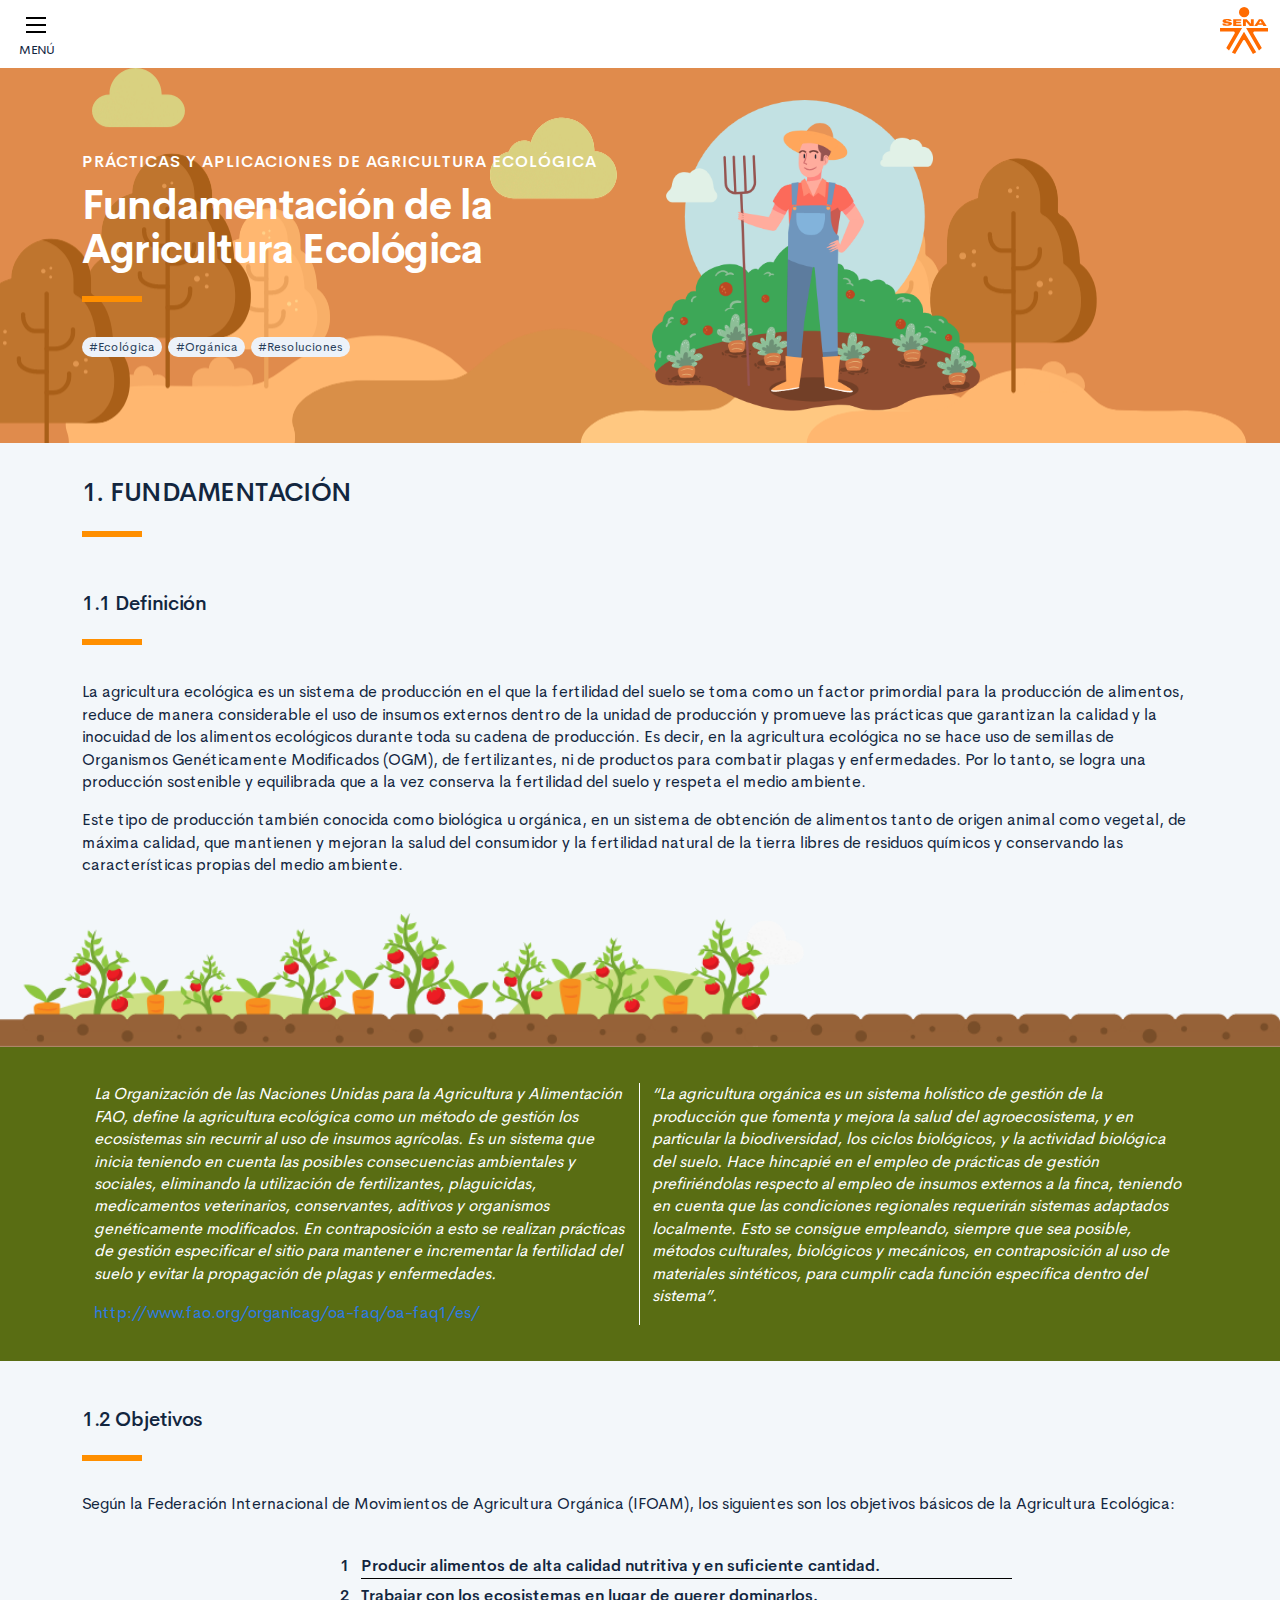
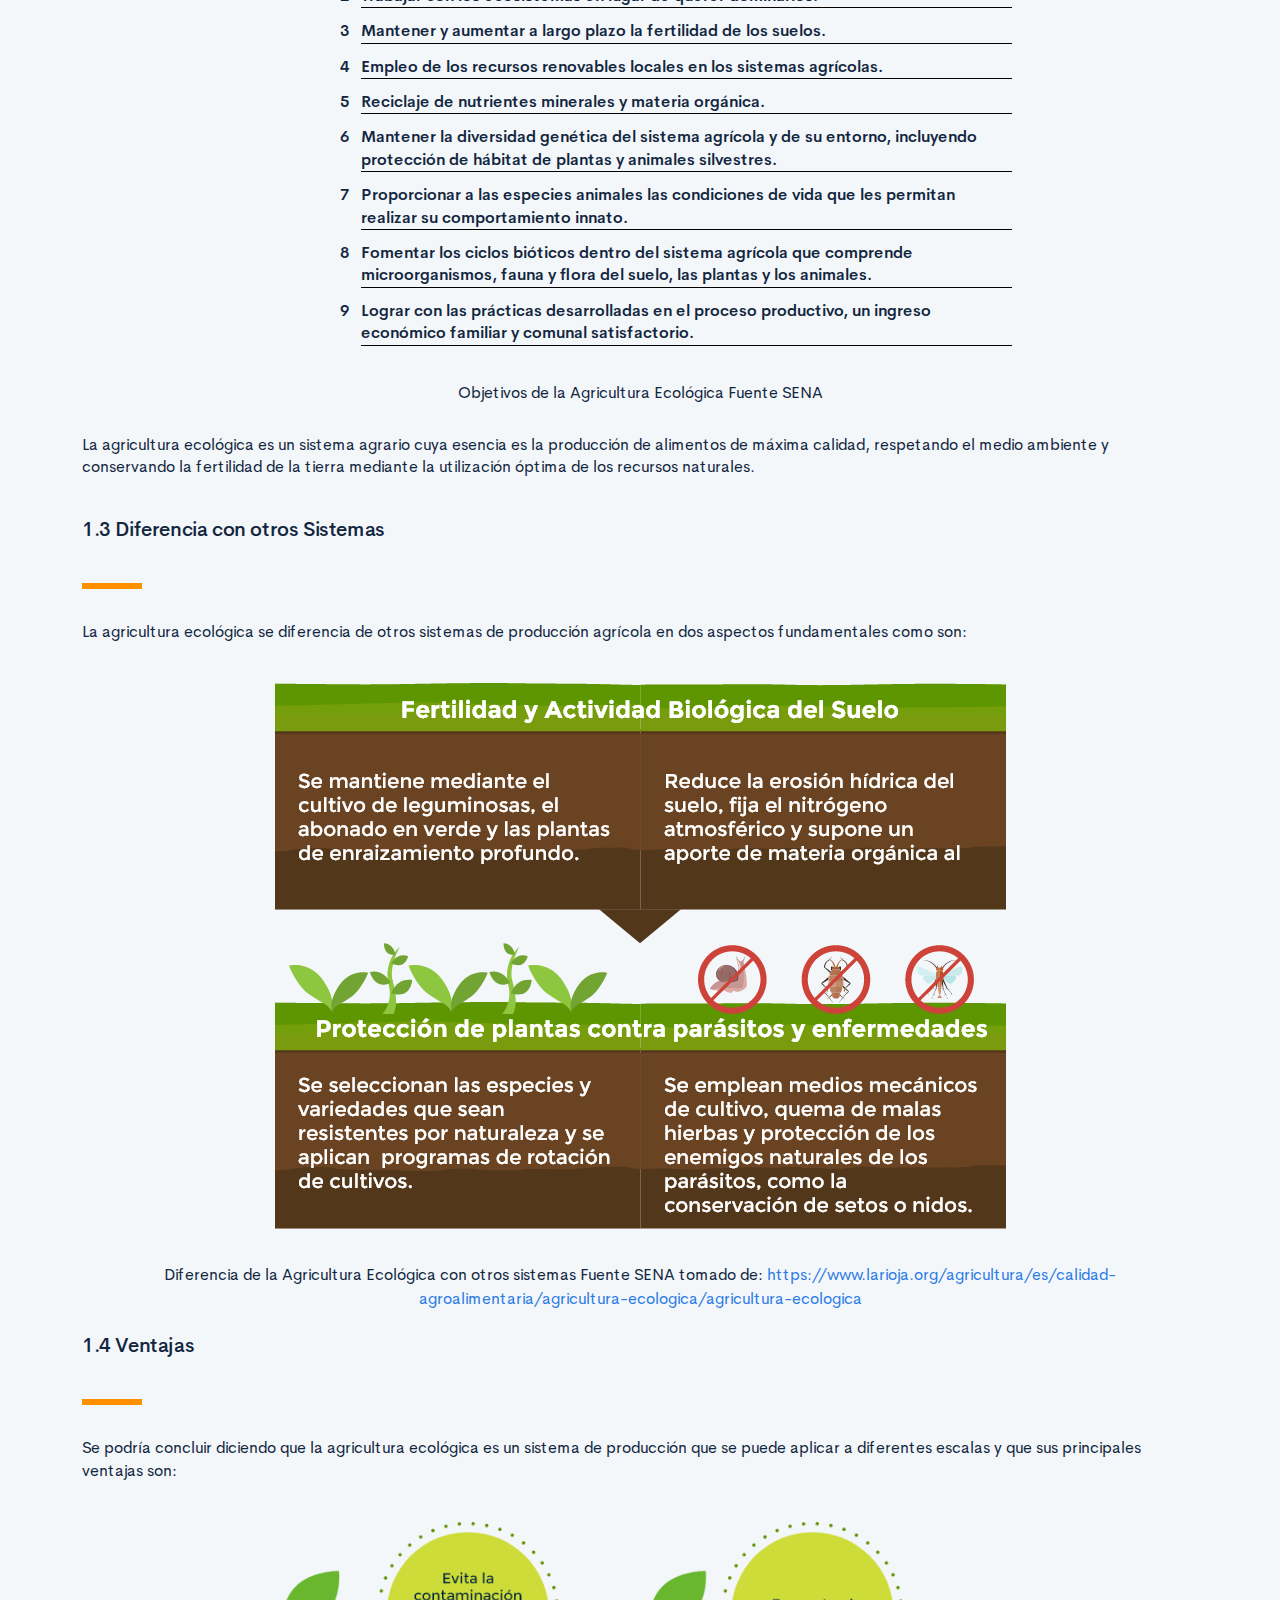
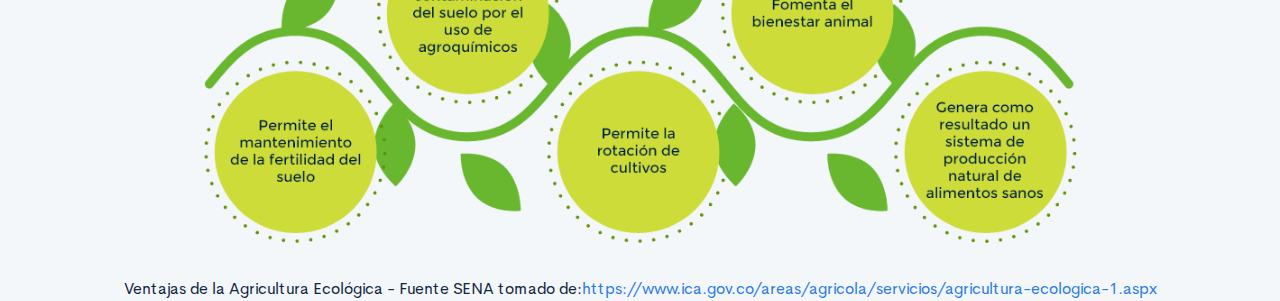
==== commit 335c0ce3: "Integración de recursos y Carga de contenidos" ====
--- a/public/main.html
+++ b/public/main.html
@@ -29,13 +29,13 @@
                     <div class="container">
                         <div class="row align-items-center">
                             <div class="col-12 col-lg-6">
-                                <h3 class="curso-subtitulo" id="curso-titulo-componente">Título del componente formativo</h3>
-                                <h1 class="curso-titulo" id="curso-titulo-tema">Título del tema</h1>
+                                <h3 class="curso-subtitulo" id="curso-titulo-componente"></h3>
+                                <h1 class="curso-titulo" id="curso-titulo-tema"></h1>
                                 <div class="brand-line-primary"></div>
-                                <div class="keywords"><span class="badge badge-pill badge-light mr-2">#keyword1</span><span class="badge badge-pill badge-light mr-2">#keyword2</span><span class="badge badge-pill badge-light mr-2">#keyword3</span></div>
+                                <div class="keywords"><span class="badge badge-pill badge-light mr-2">#Ecológica</span><span class="badge badge-pill badge-light mr-2">#Orgánica</span></div>
                             </div>
                             <div class="col-12 col-lg-6">
-                                <div class="d-none d-lg-block"><img src="assets/images/header/header_media.svg"></div>
+                                <div class="d-none d-lg-block"><img src="assets/images/header/header_media.png" style="max-width: 60%"></div>
                             </div>
                         </div>
                     </div>
--- a/public/assets/css/main.css
+++ b/public/assets/css/main.css
@@ -3,6 +3,6 @@
  * Copyright 2011-2019 The Bootstrap Authors
  * Copyright 2011-2019 Twitter, Inc.
  * Licensed under MIT (https://github.com/twbs/bootstrap/blob/master/LICENSE)
- */:root{--blue: #2C7BE5;--indigo: #727cf5;--purple: #6b5eae;--pink: #ff679b;--red: #E63757;--orange: #fd7e14;--yellow: #F6C343;--green: #00D97E;--teal: #02a8b5;--cyan: #39afd1;--white: #fff;--gray: #95AAC9;--gray-dark: #3B506C;--primary: #12263F;--secondary: #6E84A3;--success: #00A99A;--info: #39afd1;--warning: #ff8f00;--danger: #E63757;--light: #EDF2F9;--dark: #000;--white: #fff;--breakpoint-xs: 0;--breakpoint-sm: 576px;--breakpoint-md: 768px;--breakpoint-lg: 992px;--breakpoint-xl: 1200px;--font-family-sans-serif: "Cerebri Sans", sans-serif;--font-family-monospace: "Courier New", monospace}*,*::before,*::after{box-sizing:border-box}html{font-family:sans-serif;line-height:1.15;-webkit-text-size-adjust:100%;-webkit-tap-highlight-color:rgba(0,0,0,0)}article,aside,figcaption,figure,footer,header,hgroup,main,nav,section{display:block}body{margin:0;font-family:"Cerebri Sans",sans-serif;font-size:.9375rem;font-weight:400;line-height:1.5;color:#12263F;text-align:left;background-color:#F3F7FA}[tabindex="-1"]:focus:not(:focus-visible){outline:0 !important}hr{box-sizing:content-box;height:0;overflow:visible}h1,h2,h3,h4,h5,h6{margin-top:0;margin-bottom:1.125rem}p{margin-top:0;margin-bottom:1rem}abbr[title],abbr[data-original-title]{text-decoration:underline;text-decoration:underline dotted;cursor:help;border-bottom:0;text-decoration-skip-ink:none}address{margin-bottom:1rem;font-style:normal;line-height:inherit}ol,ul,dl{margin-top:0;margin-bottom:1rem}ol ol,ul ul,ol ul,ul ol{margin-bottom:0}dt{font-weight:600}dd{margin-bottom:.5rem;margin-left:0}blockquote{margin:0 0 1rem}b,strong{font-weight:bolder}small{font-size:80%}sub,sup{position:relative;font-size:75%;line-height:0;vertical-align:baseline}sub{bottom:-.25em}sup{top:-.5em}a{color:#2C7BE5;text-decoration:none;background-color:transparent}a:hover{color:#104082;text-decoration:none}a:not([href]){color:inherit;text-decoration:none}a:not([href]):hover{color:inherit;text-decoration:none}pre,code,kbd,samp{font-family:"Courier New",monospace;font-size:1em}pre{margin-top:0;margin-bottom:1rem;overflow:auto}figure{margin:0 0 1rem}img{vertical-align:middle;border-style:none}svg{overflow:hidden;vertical-align:middle}table{border-collapse:collapse}caption{padding-top:1rem;padding-bottom:1rem;color:#95AAC9;text-align:left;caption-side:bottom}th{text-align:inherit}label{display:inline-block;margin-bottom:.5rem}button{border-radius:0}button:focus{outline:1px dotted;outline:5px auto -webkit-focus-ring-color}input,button,select,optgroup,textarea{margin:0;font-family:inherit;font-size:inherit;line-height:inherit}button,input{overflow:visible}button,select{text-transform:none}select{word-wrap:normal}button,[type="button"],[type="reset"],[type="submit"]{-webkit-appearance:button}button:not(:disabled),[type="button"]:not(:disabled),[type="reset"]:not(:disabled),[type="submit"]:not(:disabled){cursor:pointer}button::-moz-focus-inner,[type="button"]::-moz-focus-inner,[type="reset"]::-moz-focus-inner,[type="submit"]::-moz-focus-inner{padding:0;border-style:none}input[type="radio"],input[type="checkbox"]{box-sizing:border-box;padding:0}input[type="date"],input[type="time"],input[type="datetime-local"],input[type="month"]{-webkit-appearance:listbox}textarea{overflow:auto;resize:vertical}fieldset{min-width:0;padding:0;margin:0;border:0}legend{display:block;width:100%;max-width:100%;padding:0;margin-bottom:.5rem;font-size:1.5rem;line-height:inherit;color:inherit;white-space:normal}progress{vertical-align:baseline}[type="number"]::-webkit-inner-spin-button,[type="number"]::-webkit-outer-spin-button{height:auto}[type="search"]{outline-offset:-2px;-webkit-appearance:none}[type="search"]::-webkit-search-decoration{-webkit-appearance:none}::-webkit-file-upload-button{font:inherit;-webkit-appearance:button}output{display:inline-block}summary{display:list-item;cursor:pointer}template{display:none}[hidden]{display:none !important}h1,h2,h3,h4,h5,h6,.h1,.h2,.h3,.h4,.h5,.h6{margin-bottom:1.125rem;font-weight:500;line-height:1.1}h1,.h1{font-size:1.625rem}h2,.h2{font-size:1.25rem}h3,.h3{font-size:1.0625rem}h4,.h4{font-size:.9375rem}h5,.h5{font-size:.8125rem}h6,.h6{font-size:.625rem}.lead{font-size:1.17188rem;font-weight:300}.display-1{font-size:4rem;font-weight:600;line-height:1.1}.display-2{font-size:3.25rem;font-weight:600;line-height:1.1}.display-3{font-size:2.625rem;font-weight:600;line-height:1.1}.display-4{font-size:2rem;font-weight:600;line-height:1.1}hr{margin-top:1rem;margin-bottom:1rem;border:0;border-top:1px solid #E3EBF6}small,.small{font-size:.8125rem;font-weight:400}mark,.mark{padding:.2em;background-color:#fcf8e3}.list-unstyled{padding-left:0;list-style:none}.list-inline{padding-left:0;list-style:none}.list-inline-item{display:inline-block}.list-inline-item:not(:last-child){margin-right:6px}.initialism{font-size:90%;text-transform:uppercase}.blockquote{margin-bottom:1.5rem;font-size:1.17188rem}.blockquote-footer{display:block;font-size:.8125rem;color:#95AAC9}.blockquote-footer::before{content:"\2014\00A0"}.img-fluid{max-width:100%;height:auto}.img-thumbnail{padding:.25rem;background-color:#F3F7FA;border:1px solid #E3EBF6;border-radius:.375rem;max-width:100%;height:auto}.figure{display:inline-block}.figure-img{margin-bottom:.75rem;line-height:1}.figure-caption{font-size:.8125rem;color:#95AAC9}code{font-size:87.5%;color:#2C7BE5;word-wrap:break-word}a>code{color:inherit}kbd{padding:.2rem .4rem;font-size:87.5%;color:#fff;background-color:#283E59;border-radius:.25rem}kbd kbd{padding:0;font-size:100%;font-weight:600}pre{display:block;font-size:87.5%;color:#283E59}pre code{font-size:inherit;color:inherit;word-break:normal}.pre-scrollable{max-height:340px;overflow-y:scroll}.container{width:100%;padding-right:12px;padding-left:12px;margin-right:auto;margin-left:auto}@media (min-width: 576px){.container{max-width:540px}}@media (min-width: 768px){.container{max-width:720px}}@media (min-width: 992px){.container{max-width:960px}}@media (min-width: 1200px){.container{max-width:1140px}}.container-fluid,.container-sm,.container-md,.container-lg,.container-xl{width:100%;padding-right:12px;padding-left:12px;margin-right:auto;margin-left:auto}@media (min-width: 576px){.container,.container-sm{max-width:540px}}@media (min-width: 768px){.container,.container-sm,.container-md{max-width:720px}}@media (min-width: 992px){.container,.container-sm,.container-md,.container-lg{max-width:960px}}@media (min-width: 1200px){.container,.container-sm,.container-md,.container-lg,.container-xl{max-width:1140px}}.row{display:flex;flex-wrap:wrap;margin-right:-12px;margin-left:-12px}.no-gutters{margin-right:0;margin-left:0}.no-gutters>.col,.no-gutters>[class*="col-"]{padding-right:0;padding-left:0}.col-1,.col-2,.col-3,.col-4,.col-5,.col-6,.col-7,.col-8,.col-9,.col-10,.col-11,.col-12,.col,.col-auto,.col-sm-1,.col-sm-2,.col-sm-3,.col-sm-4,.col-sm-5,.col-sm-6,.col-sm-7,.col-sm-8,.col-sm-9,.col-sm-10,.col-sm-11,.col-sm-12,.col-sm,.col-sm-auto,.col-md-1,.col-md-2,.col-md-3,.col-md-4,.col-md-5,.col-md-6,.col-md-7,.col-md-8,.col-md-9,.col-md-10,.col-md-11,.col-md-12,.col-md,.col-md-auto,.col-lg-1,.col-lg-2,.col-lg-3,.col-lg-4,.col-lg-5,.col-lg-6,.col-lg-7,.col-lg-8,.col-lg-9,.col-lg-10,.col-lg-11,.col-lg-12,.col-lg,.col-lg-auto,.col-xl-1,.col-xl-2,.col-xl-3,.col-xl-4,.col-xl-5,.col-xl-6,.col-xl-7,.col-xl-8,.col-xl-9,.col-xl-10,.col-xl-11,.col-xl-12,.col-xl,.col-xl-auto{position:relative;width:100%;padding-right:12px;padding-left:12px}.col{flex-basis:0;flex-grow:1;max-width:100%}.row-cols-1>*{flex:0 0 100%;max-width:100%}.row-cols-2>*{flex:0 0 50%;max-width:50%}.row-cols-3>*{flex:0 0 33.33333%;max-width:33.33333%}.row-cols-4>*{flex:0 0 25%;max-width:25%}.row-cols-5>*{flex:0 0 20%;max-width:20%}.row-cols-6>*{flex:0 0 16.66667%;max-width:16.66667%}.col-auto{flex:0 0 auto;width:auto;max-width:100%}.col-1{flex:0 0 8.33333%;max-width:8.33333%}.col-2{flex:0 0 16.66667%;max-width:16.66667%}.col-3{flex:0 0 25%;max-width:25%}.col-4{flex:0 0 33.33333%;max-width:33.33333%}.col-5{flex:0 0 41.66667%;max-width:41.66667%}.col-6{flex:0 0 50%;max-width:50%}.col-7{flex:0 0 58.33333%;max-width:58.33333%}.col-8{flex:0 0 66.66667%;max-width:66.66667%}.col-9{flex:0 0 75%;max-width:75%}.col-10{flex:0 0 83.33333%;max-width:83.33333%}.col-11{flex:0 0 91.66667%;max-width:91.66667%}.col-12{flex:0 0 100%;max-width:100%}.order-first{order:-1}.order-last{order:13}.order-0{order:0}.order-1{order:1}.order-2{order:2}.order-3{order:3}.order-4{order:4}.order-5{order:5}.order-6{order:6}.order-7{order:7}.order-8{order:8}.order-9{order:9}.order-10{order:10}.order-11{order:11}.order-12{order:12}.offset-1{margin-left:8.33333%}.offset-2{margin-left:16.66667%}.offset-3{margin-left:25%}.offset-4{margin-left:33.33333%}.offset-5{margin-left:41.66667%}.offset-6{margin-left:50%}.offset-7{margin-left:58.33333%}.offset-8{margin-left:66.66667%}.offset-9{margin-left:75%}.offset-10{margin-left:83.33333%}.offset-11{margin-left:91.66667%}@media (min-width: 576px){.col-sm{flex-basis:0;flex-grow:1;max-width:100%}.row-cols-sm-1>*{flex:0 0 100%;max-width:100%}.row-cols-sm-2>*{flex:0 0 50%;max-width:50%}.row-cols-sm-3>*{flex:0 0 33.33333%;max-width:33.33333%}.row-cols-sm-4>*{flex:0 0 25%;max-width:25%}.row-cols-sm-5>*{flex:0 0 20%;max-width:20%}.row-cols-sm-6>*{flex:0 0 16.66667%;max-width:16.66667%}.col-sm-auto{flex:0 0 auto;width:auto;max-width:100%}.col-sm-1{flex:0 0 8.33333%;max-width:8.33333%}.col-sm-2{flex:0 0 16.66667%;max-width:16.66667%}.col-sm-3{flex:0 0 25%;max-width:25%}.col-sm-4{flex:0 0 33.33333%;max-width:33.33333%}.col-sm-5{flex:0 0 41.66667%;max-width:41.66667%}.col-sm-6{flex:0 0 50%;max-width:50%}.col-sm-7{flex:0 0 58.33333%;max-width:58.33333%}.col-sm-8{flex:0 0 66.66667%;max-width:66.66667%}.col-sm-9{flex:0 0 75%;max-width:75%}.col-sm-10{flex:0 0 83.33333%;max-width:83.33333%}.col-sm-11{flex:0 0 91.66667%;max-width:91.66667%}.col-sm-12{flex:0 0 100%;max-width:100%}.order-sm-first{order:-1}.order-sm-last{order:13}.order-sm-0{order:0}.order-sm-1{order:1}.order-sm-2{order:2}.order-sm-3{order:3}.order-sm-4{order:4}.order-sm-5{order:5}.order-sm-6{order:6}.order-sm-7{order:7}.order-sm-8{order:8}.order-sm-9{order:9}.order-sm-10{order:10}.order-sm-11{order:11}.order-sm-12{order:12}.offset-sm-0{margin-left:0}.offset-sm-1{margin-left:8.33333%}.offset-sm-2{margin-left:16.66667%}.offset-sm-3{margin-left:25%}.offset-sm-4{margin-left:33.33333%}.offset-sm-5{margin-left:41.66667%}.offset-sm-6{margin-left:50%}.offset-sm-7{margin-left:58.33333%}.offset-sm-8{margin-left:66.66667%}.offset-sm-9{margin-left:75%}.offset-sm-10{margin-left:83.33333%}.offset-sm-11{margin-left:91.66667%}}@media (min-width: 768px){.col-md{flex-basis:0;flex-grow:1;max-width:100%}.row-cols-md-1>*{flex:0 0 100%;max-width:100%}.row-cols-md-2>*{flex:0 0 50%;max-width:50%}.row-cols-md-3>*{flex:0 0 33.33333%;max-width:33.33333%}.row-cols-md-4>*{flex:0 0 25%;max-width:25%}.row-cols-md-5>*{flex:0 0 20%;max-width:20%}.row-cols-md-6>*{flex:0 0 16.66667%;max-width:16.66667%}.col-md-auto{flex:0 0 auto;width:auto;max-width:100%}.col-md-1{flex:0 0 8.33333%;max-width:8.33333%}.col-md-2{flex:0 0 16.66667%;max-width:16.66667%}.col-md-3{flex:0 0 25%;max-width:25%}.col-md-4{flex:0 0 33.33333%;max-width:33.33333%}.col-md-5{flex:0 0 41.66667%;max-width:41.66667%}.col-md-6{flex:0 0 50%;max-width:50%}.col-md-7{flex:0 0 58.33333%;max-width:58.33333%}.col-md-8{flex:0 0 66.66667%;max-width:66.66667%}.col-md-9{flex:0 0 75%;max-width:75%}.col-md-10{flex:0 0 83.33333%;max-width:83.33333%}.col-md-11{flex:0 0 91.66667%;max-width:91.66667%}.col-md-12{flex:0 0 100%;max-width:100%}.order-md-first{order:-1}.order-md-last{order:13}.order-md-0{order:0}.order-md-1{order:1}.order-md-2{order:2}.order-md-3{order:3}.order-md-4{order:4}.order-md-5{order:5}.order-md-6{order:6}.order-md-7{order:7}.order-md-8{order:8}.order-md-9{order:9}.order-md-10{order:10}.order-md-11{order:11}.order-md-12{order:12}.offset-md-0{margin-left:0}.offset-md-1{margin-left:8.33333%}.offset-md-2{margin-left:16.66667%}.offset-md-3{margin-left:25%}.offset-md-4{margin-left:33.33333%}.offset-md-5{margin-left:41.66667%}.offset-md-6{margin-left:50%}.offset-md-7{margin-left:58.33333%}.offset-md-8{margin-left:66.66667%}.offset-md-9{margin-left:75%}.offset-md-10{margin-left:83.33333%}.offset-md-11{margin-left:91.66667%}}@media (min-width: 992px){.col-lg{flex-basis:0;flex-grow:1;max-width:100%}.row-cols-lg-1>*{flex:0 0 100%;max-width:100%}.row-cols-lg-2>*{flex:0 0 50%;max-width:50%}.row-cols-lg-3>*{flex:0 0 33.33333%;max-width:33.33333%}.row-cols-lg-4>*{flex:0 0 25%;max-width:25%}.row-cols-lg-5>*{flex:0 0 20%;max-width:20%}.row-cols-lg-6>*{flex:0 0 16.66667%;max-width:16.66667%}.col-lg-auto{flex:0 0 auto;width:auto;max-width:100%}.col-lg-1{flex:0 0 8.33333%;max-width:8.33333%}.col-lg-2{flex:0 0 16.66667%;max-width:16.66667%}.col-lg-3{flex:0 0 25%;max-width:25%}.col-lg-4{flex:0 0 33.33333%;max-width:33.33333%}.col-lg-5{flex:0 0 41.66667%;max-width:41.66667%}.col-lg-6{flex:0 0 50%;max-width:50%}.col-lg-7{flex:0 0 58.33333%;max-width:58.33333%}.col-lg-8{flex:0 0 66.66667%;max-width:66.66667%}.col-lg-9{flex:0 0 75%;max-width:75%}.col-lg-10{flex:0 0 83.33333%;max-width:83.33333%}.col-lg-11{flex:0 0 91.66667%;max-width:91.66667%}.col-lg-12{flex:0 0 100%;max-width:100%}.order-lg-first{order:-1}.order-lg-last{order:13}.order-lg-0{order:0}.order-lg-1{order:1}.order-lg-2{order:2}.order-lg-3{order:3}.order-lg-4{order:4}.order-lg-5{order:5}.order-lg-6{order:6}.order-lg-7{order:7}.order-lg-8{order:8}.order-lg-9{order:9}.order-lg-10{order:10}.order-lg-11{order:11}.order-lg-12{order:12}.offset-lg-0{margin-left:0}.offset-lg-1{margin-left:8.33333%}.offset-lg-2{margin-left:16.66667%}.offset-lg-3{margin-left:25%}.offset-lg-4{margin-left:33.33333%}.offset-lg-5{margin-left:41.66667%}.offset-lg-6{margin-left:50%}.offset-lg-7{margin-left:58.33333%}.offset-lg-8{margin-left:66.66667%}.offset-lg-9{margin-left:75%}.offset-lg-10{margin-left:83.33333%}.offset-lg-11{margin-left:91.66667%}}@media (min-width: 1200px){.col-xl{flex-basis:0;flex-grow:1;max-width:100%}.row-cols-xl-1>*{flex:0 0 100%;max-width:100%}.row-cols-xl-2>*{flex:0 0 50%;max-width:50%}.row-cols-xl-3>*{flex:0 0 33.33333%;max-width:33.33333%}.row-cols-xl-4>*{flex:0 0 25%;max-width:25%}.row-cols-xl-5>*{flex:0 0 20%;max-width:20%}.row-cols-xl-6>*{flex:0 0 16.66667%;max-width:16.66667%}.col-xl-auto{flex:0 0 auto;width:auto;max-width:100%}.col-xl-1{flex:0 0 8.33333%;max-width:8.33333%}.col-xl-2{flex:0 0 16.66667%;max-width:16.66667%}.col-xl-3{flex:0 0 25%;max-width:25%}.col-xl-4{flex:0 0 33.33333%;max-width:33.33333%}.col-xl-5{flex:0 0 41.66667%;max-width:41.66667%}.col-xl-6{flex:0 0 50%;max-width:50%}.col-xl-7{flex:0 0 58.33333%;max-width:58.33333%}.col-xl-8{flex:0 0 66.66667%;max-width:66.66667%}.col-xl-9{flex:0 0 75%;max-width:75%}.col-xl-10{flex:0 0 83.33333%;max-width:83.33333%}.col-xl-11{flex:0 0 91.66667%;max-width:91.66667%}.col-xl-12{flex:0 0 100%;max-width:100%}.order-xl-first{order:-1}.order-xl-last{order:13}.order-xl-0{order:0}.order-xl-1{order:1}.order-xl-2{order:2}.order-xl-3{order:3}.order-xl-4{order:4}.order-xl-5{order:5}.order-xl-6{order:6}.order-xl-7{order:7}.order-xl-8{order:8}.order-xl-9{order:9}.order-xl-10{order:10}.order-xl-11{order:11}.order-xl-12{order:12}.offset-xl-0{margin-left:0}.offset-xl-1{margin-left:8.33333%}.offset-xl-2{margin-left:16.66667%}.offset-xl-3{margin-left:25%}.offset-xl-4{margin-left:33.33333%}.offset-xl-5{margin-left:41.66667%}.offset-xl-6{margin-left:50%}.offset-xl-7{margin-left:58.33333%}.offset-xl-8{margin-left:66.66667%}.offset-xl-9{margin-left:75%}.offset-xl-10{margin-left:83.33333%}.offset-xl-11{margin-left:91.66667%}}.table{width:100%;margin-bottom:1.5rem;color:#12263F}.table th,.table td{padding:1rem;vertical-align:top;border-top:1px solid #EDF2F9}.table thead th{vertical-align:bottom;border-bottom:2px solid #EDF2F9}.table tbody+tbody{border-top:2px solid #EDF2F9}.table-sm th,.table-sm td{padding:1rem}.table-bordered{border:1px solid #EDF2F9}.table-bordered th,.table-bordered td{border:1px solid #EDF2F9}.table-bordered thead th,.table-bordered thead td{border-bottom-width:2px}.table-borderless th,.table-borderless td,.table-borderless thead th,.table-borderless tbody+tbody{border:0}.table-striped tbody tr:nth-of-type(even){background-color:#F9FBFD}.table-hover tbody tr:hover{color:#12263F;background-color:#F9FBFD}.table-primary,.table-primary>th,.table-primary>td{background-color:#bdc2c9}.table-primary th,.table-primary td,.table-primary thead th,.table-primary tbody+tbody{border-color:#848e9b}.table-hover .table-primary:hover{background-color:#afb5be}.table-hover .table-primary:hover>td,.table-hover .table-primary:hover>th{background-color:#afb5be}.table-secondary,.table-secondary>th,.table-secondary>td{background-color:#d6dde5}.table-secondary th,.table-secondary td,.table-secondary thead th,.table-secondary tbody+tbody{border-color:#b4bfcf}.table-hover .table-secondary:hover{background-color:#c6d0db}.table-hover .table-secondary:hover>td,.table-hover .table-secondary:hover>th{background-color:#c6d0db}.table-success,.table-success>th,.table-success>td{background-color:#b8e7e3}.table-success th,.table-success td,.table-success thead th,.table-success tbody+tbody{border-color:#7ad2ca}.table-hover .table-success:hover{background-color:#a5e1db}.table-hover .table-success:hover>td,.table-hover .table-success:hover>th{background-color:#a5e1db}.table-info,.table-info>th,.table-info>td{background-color:#c8e9f2}.table-info th,.table-info td,.table-info thead th,.table-info tbody+tbody{border-color:#98d5e7}.table-hover .table-info:hover{background-color:#b3e1ed}.table-hover .table-info:hover>td,.table-hover .table-info:hover>th{background-color:#b3e1ed}.table-warning,.table-warning>th,.table-warning>td{background-color:#ffe0b8}.table-warning th,.table-warning td,.table-warning thead th,.table-warning tbody+tbody{border-color:#ffc57a}.table-hover .table-warning:hover{background-color:#ffd59f}.table-hover .table-warning:hover>td,.table-hover .table-warning:hover>th{background-color:#ffd59f}.table-danger,.table-danger>th,.table-danger>td{background-color:#f8c7d0}.table-danger th,.table-danger td,.table-danger thead th,.table-danger tbody+tbody{border-color:#f297a8}.table-hover .table-danger:hover{background-color:#f5b0bd}.table-hover .table-danger:hover>td,.table-hover .table-danger:hover>th{background-color:#f5b0bd}.table-light,.table-light>th,.table-light>td{background-color:#fafbfd}.table-light th,.table-light td,.table-light thead th,.table-light tbody+tbody{border-color:#f6f8fc}.table-hover .table-light:hover{background-color:#e8ecf6}.table-hover .table-light:hover>td,.table-hover .table-light:hover>th{background-color:#e8ecf6}.table-dark,.table-dark>th,.table-dark>td{background-color:#b8b8b8}.table-dark th,.table-dark td,.table-dark thead th,.table-dark tbody+tbody{border-color:#7a7a7a}.table-hover .table-dark:hover{background-color:#ababab}.table-hover .table-dark:hover>td,.table-hover .table-dark:hover>th{background-color:#ababab}.table-white,.table-white>th,.table-white>td{background-color:#fff}.table-white th,.table-white td,.table-white thead th,.table-white tbody+tbody{border-color:#fff}.table-hover .table-white:hover{background-color:#f2f2f2}.table-hover .table-white:hover>td,.table-hover .table-white:hover>th{background-color:#f2f2f2}.table-active,.table-active>th,.table-active>td{background-color:#F9FBFD}.table-hover .table-active:hover{background-color:#e6eef7}.table-hover .table-active:hover>td,.table-hover .table-active:hover>th{background-color:#e6eef7}.table .thead-dark th{color:#fff;background-color:#3B506C;border-color:#496285}.table .thead-light th{color:#95AAC9;background-color:#F9FBFD;border-color:#EDF2F9}.table-dark{color:#fff;background-color:#3B506C}.table-dark th,.table-dark td,.table-dark thead th{border-color:#496285}.table-dark.table-bordered{border:0}.table-dark.table-striped tbody tr:nth-of-type(even){background-color:rgba(255,255,255,0.05)}.table-dark.table-hover tbody tr:hover{color:#fff;background-color:rgba(255,255,255,0.075)}@media (max-width: 575.98px){.table-responsive-sm{display:block;width:100%;overflow-x:auto;-webkit-overflow-scrolling:touch}.table-responsive-sm>.table-bordered{border:0}}@media (max-width: 767.98px){.table-responsive-md{display:block;width:100%;overflow-x:auto;-webkit-overflow-scrolling:touch}.table-responsive-md>.table-bordered{border:0}}@media (max-width: 991.98px){.table-responsive-lg{display:block;width:100%;overflow-x:auto;-webkit-overflow-scrolling:touch}.table-responsive-lg>.table-bordered{border:0}}@media (max-width: 1199.98px){.table-responsive-xl{display:block;width:100%;overflow-x:auto;-webkit-overflow-scrolling:touch}.table-responsive-xl>.table-bordered{border:0}}.table-responsive{display:block;width:100%;overflow-x:auto;-webkit-overflow-scrolling:touch}.table-responsive>.table-bordered{border:0}.form-control{display:block;width:100%;height:calc(1.5em + 1rem + 2px);padding:.5rem .75rem;font-size:.9375rem;font-weight:400;line-height:1.5;color:#12263F;background-color:#fff;background-clip:padding-box;border:1px solid #D2DDEC;border-radius:.375rem;transition:border-color 0.15s ease-in-out,box-shadow 0.15s ease-in-out}@media (prefers-reduced-motion: reduce){.form-control{transition:none}}.form-control::-ms-expand{background-color:transparent;border:0}.form-control:-moz-focusring{color:transparent;text-shadow:0 0 0 #12263F}.form-control:focus{color:#12263F;background-color:#fff;border-color:#12263F;outline:0;box-shadow:rgba(0,0,0,0)}.form-control::placeholder{color:#B1C2D9;opacity:1}.form-control:disabled,.form-control[readonly]{background-color:#fff;opacity:1}select.form-control:focus::-ms-value{color:#12263F;background-color:#fff}.form-control-file,.form-control-range{display:block;width:100%}.col-form-label{padding-top:calc(.5rem + 1px);padding-bottom:calc(.5rem + 1px);margin-bottom:0;font-size:inherit;line-height:1.5}.col-form-label-lg{padding-top:calc(.75rem + 1px);padding-bottom:calc(.75rem + 1px);font-size:.9375rem;line-height:1.5}.col-form-label-sm{padding-top:calc(.125rem + 1px);padding-bottom:calc(.125rem + 1px);font-size:.8125rem;line-height:1.75}.form-control-plaintext{display:block;width:100%;padding:.5rem 0;margin-bottom:0;font-size:.9375rem;line-height:1.5;color:#12263F;background-color:transparent;border:solid transparent;border-width:1px 0}.form-control-plaintext.form-control-sm,.form-control-plaintext.form-control-lg{padding-right:0;padding-left:0}.form-control-sm{height:calc(1.75em + .25rem + 2px);padding:.125rem .5rem;font-size:.8125rem;line-height:1.75;border-radius:.25rem}.form-control-lg{height:calc(1.5em + 1.5rem + 2px);padding:.75rem 1.25rem;font-size:.9375rem;line-height:1.5;border-radius:.5rem}select.form-control[size],select.form-control[multiple]{height:auto}textarea.form-control{height:auto}.form-group{margin-bottom:1.375rem}.form-text{display:block;margin-top:.25rem}.form-row{display:flex;flex-wrap:wrap;margin-right:-5px;margin-left:-5px}.form-row>.col,.form-row>[class*="col-"]{padding-right:5px;padding-left:5px}.form-check{position:relative;display:block;padding-left:1.25rem}.form-check-input{position:absolute;margin-top:.3rem;margin-left:-1.25rem}.form-check-input[disabled] ~ .form-check-label,.form-check-input:disabled ~ .form-check-label{color:#95AAC9}.form-check-label{margin-bottom:0}.form-check-inline{display:inline-flex;align-items:center;padding-left:0;margin-right:.75rem}.form-check-inline .form-check-input{position:static;margin-top:0;margin-right:.3125rem;margin-left:0}.valid-feedback{display:none;width:100%;margin-top:.25rem;font-size:.8125rem;color:#00A99A}.valid-tooltip{position:absolute;top:100%;z-index:5;display:none;max-width:100%;padding:.25rem .5rem;margin-top:.1rem;font-size:.8125rem;line-height:1.5;color:#fff;background-color:#00a99a;border-radius:.375rem}.was-validated :valid ~ .valid-feedback,.was-validated :valid ~ .valid-tooltip,.is-valid ~ .valid-feedback,.is-valid ~ .valid-tooltip{display:block}.was-validated .form-control:valid,.form-control.is-valid{border-color:#00A99A}.was-validated .form-control:valid:focus,.form-control.is-valid:focus{border-color:#00A99A;box-shadow:0 0 0 .15rem rgba(0,169,154,0.25)}.was-validated .custom-select:valid,.custom-select.is-valid{border-color:#00A99A}.was-validated .custom-select:valid:focus,.custom-select.is-valid:focus{border-color:#00A99A;box-shadow:0 0 0 .15rem rgba(0,169,154,0.25)}.was-validated .form-check-input:valid ~ .form-check-label,.form-check-input.is-valid ~ .form-check-label{color:#00A99A}.was-validated .form-check-input:valid ~ .valid-feedback,.was-validated .form-check-input:valid ~ .valid-tooltip,.form-check-input.is-valid ~ .valid-feedback,.form-check-input.is-valid ~ .valid-tooltip{display:block}.was-validated .custom-control-input:valid ~ .custom-control-label,.custom-control-input.is-valid ~ .custom-control-label{color:#00A99A}.was-validated .custom-control-input:valid ~ .custom-control-label::before,.custom-control-input.is-valid ~ .custom-control-label::before{border-color:#00A99A}.was-validated .custom-control-input:valid:checked ~ .custom-control-label::before,.custom-control-input.is-valid:checked ~ .custom-control-label::before{border-color:#00dcc8;background-color:#00dcc8}.was-validated .custom-control-input:valid:focus ~ .custom-control-label::before,.custom-control-input.is-valid:focus ~ .custom-control-label::before{box-shadow:0 0 0 .15rem rgba(0,169,154,0.25)}.was-validated .custom-control-input:valid:focus:not(:checked) ~ .custom-control-label::before,.custom-control-input.is-valid:focus:not(:checked) ~ .custom-control-label::before{border-color:#00A99A}.was-validated .custom-file-input:valid ~ .custom-file-label,.custom-file-input.is-valid ~ .custom-file-label{border-color:#00A99A}.was-validated .custom-file-input:valid:focus ~ .custom-file-label,.custom-file-input.is-valid:focus ~ .custom-file-label{border-color:#00A99A;box-shadow:0 0 0 .15rem rgba(0,169,154,0.25)}.invalid-feedback{display:none;width:100%;margin-top:.25rem;font-size:.8125rem;color:#E63757}.invalid-tooltip{position:absolute;top:100%;z-index:5;display:none;max-width:100%;padding:.25rem .5rem;margin-top:.1rem;font-size:.8125rem;line-height:1.5;color:#fff;background-color:#e63757;border-radius:.375rem}.was-validated :invalid ~ .invalid-feedback,.was-validated :invalid ~ .invalid-tooltip,.is-invalid ~ .invalid-feedback,.is-invalid ~ .invalid-tooltip{display:block}.was-validated .form-control:invalid,.form-control.is-invalid{border-color:#E63757}.was-validated .form-control:invalid:focus,.form-control.is-invalid:focus{border-color:#E63757;box-shadow:0 0 0 .15rem rgba(230,55,87,0.25)}.was-validated .custom-select:invalid,.custom-select.is-invalid{border-color:#E63757}.was-validated .custom-select:invalid:focus,.custom-select.is-invalid:focus{border-color:#E63757;box-shadow:0 0 0 .15rem rgba(230,55,87,0.25)}.was-validated .form-check-input:invalid ~ .form-check-label,.form-check-input.is-invalid ~ .form-check-label{color:#E63757}.was-validated .form-check-input:invalid ~ .invalid-feedback,.was-validated .form-check-input:invalid ~ .invalid-tooltip,.form-check-input.is-invalid ~ .invalid-feedback,.form-check-input.is-invalid ~ .invalid-tooltip{display:block}.was-validated .custom-control-input:invalid ~ .custom-control-label,.custom-control-input.is-invalid ~ .custom-control-label{color:#E63757}.was-validated .custom-control-input:invalid ~ .custom-control-label::before,.custom-control-input.is-invalid ~ .custom-control-label::before{border-color:#E63757}.was-validated .custom-control-input:invalid:checked ~ .custom-control-label::before,.custom-control-input.is-invalid:checked ~ .custom-control-label::before{border-color:#ec647d;background-color:#ec647d}.was-validated .custom-control-input:invalid:focus ~ .custom-control-label::before,.custom-control-input.is-invalid:focus ~ .custom-control-label::before{box-shadow:0 0 0 .15rem rgba(230,55,87,0.25)}.was-validated .custom-control-input:invalid:focus:not(:checked) ~ .custom-control-label::before,.custom-control-input.is-invalid:focus:not(:checked) ~ .custom-control-label::before{border-color:#E63757}.was-validated .custom-file-input:invalid ~ .custom-file-label,.custom-file-input.is-invalid ~ .custom-file-label{border-color:#E63757}.was-validated .custom-file-input:invalid:focus ~ .custom-file-label,.custom-file-input.is-invalid:focus ~ .custom-file-label{border-color:#E63757;box-shadow:0 0 0 .15rem rgba(230,55,87,0.25)}.form-inline{display:flex;flex-flow:row wrap;align-items:center}.form-inline .form-check{width:100%}@media (min-width: 576px){.form-inline label{display:flex;align-items:center;justify-content:center;margin-bottom:0}.form-inline .form-group{display:flex;flex:0 0 auto;flex-flow:row wrap;align-items:center;margin-bottom:0}.form-inline .form-control{display:inline-block;width:auto;vertical-align:middle}.form-inline .form-control-plaintext{display:inline-block}.form-inline .input-group,.form-inline .custom-select{width:auto}.form-inline .form-check{display:flex;align-items:center;justify-content:center;width:auto;padding-left:0}.form-inline .form-check-input{position:relative;flex-shrink:0;margin-top:0;margin-right:.25rem;margin-left:0}.form-inline .custom-control{align-items:center;justify-content:center}.form-inline .custom-control-label{margin-bottom:0}}.btn{display:inline-block;font-weight:400;color:#12263F;text-align:center;vertical-align:middle;cursor:pointer;user-select:none;background-color:transparent;border:1px solid transparent;padding:.5rem .75rem;font-size:.9375rem;line-height:1.5;border-radius:.375rem;transition:color 0.15s ease-in-out,background-color 0.15s ease-in-out,border-color 0.15s ease-in-out,box-shadow 0.15s ease-in-out}@media (prefers-reduced-motion: reduce){.btn{transition:none}}.btn:hover{color:#12263F;text-decoration:none}.btn:focus,.btn.focus{outline:0;box-shadow:0 0 0 .15rem rgba(18,38,63,0.25)}.btn.disabled,.btn:disabled{opacity:.65}a.btn.disabled,fieldset:disabled a.btn{pointer-events:none}.btn-primary{color:#fff;background-color:#12263F;border-color:#12263F}.btn-primary:hover{color:#fff;background-color:#0a1421;border-color:#070e17}.btn-primary:focus,.btn-primary.focus{color:#fff;background-color:#0a1421;border-color:#070e17;box-shadow:0 0 0 .15rem rgba(54,71,92,0.5)}.btn-primary.disabled,.btn-primary:disabled{color:#fff;background-color:#12263F;border-color:#12263F}.btn-primary:not(:disabled):not(.disabled):active,.btn-primary:not(:disabled):not(.disabled).active,.show>.btn-primary.dropdown-toggle{color:#fff;background-color:#070e17;border-color:#04080d}.btn-primary:not(:disabled):not(.disabled):active:focus,.btn-primary:not(:disabled):not(.disabled).active:focus,.show>.btn-primary.dropdown-toggle:focus{box-shadow:0 0 0 .15rem rgba(54,71,92,0.5)}.btn-secondary{color:#fff;background-color:#6E84A3;border-color:#6E84A3}.btn-secondary:hover{color:#fff;background-color:#5b7190;border-color:#566b88}.btn-secondary:focus,.btn-secondary.focus{color:#fff;background-color:#5b7190;border-color:#566b88;box-shadow:0 0 0 .15rem rgba(132,150,177,0.5)}.btn-secondary.disabled,.btn-secondary:disabled{color:#fff;background-color:#6E84A3;border-color:#6E84A3}.btn-secondary:not(:disabled):not(.disabled):active,.btn-secondary:not(:disabled):not(.disabled).active,.show>.btn-secondary.dropdown-toggle{color:#fff;background-color:#566b88;border-color:#516580}.btn-secondary:not(:disabled):not(.disabled):active:focus,.btn-secondary:not(:disabled):not(.disabled).active:focus,.show>.btn-secondary.dropdown-toggle:focus{box-shadow:0 0 0 .15rem rgba(132,150,177,0.5)}.btn-success{color:#fff;background-color:#00A99A;border-color:#00A99A}.btn-success:hover{color:#fff;background-color:#008377;border-color:#00766c}.btn-success:focus,.btn-success.focus{color:#fff;background-color:#008377;border-color:#00766c;box-shadow:0 0 0 .15rem rgba(38,182,169,0.5)}.btn-success.disabled,.btn-success:disabled{color:#fff;background-color:#00A99A;border-color:#00A99A}.btn-success:not(:disabled):not(.disabled):active,.btn-success:not(:disabled):not(.disabled).active,.show>.btn-success.dropdown-toggle{color:#fff;background-color:#00766c;border-color:#006960}.btn-success:not(:disabled):not(.disabled):active:focus,.btn-success:not(:disabled):not(.disabled).active:focus,.show>.btn-success.dropdown-toggle:focus{box-shadow:0 0 0 .15rem rgba(38,182,169,0.5)}.btn-info{color:#fff;background-color:#39afd1;border-color:#39afd1}.btn-info:hover{color:#fff;background-color:#2b99b9;border-color:#2991ae}.btn-info:focus,.btn-info.focus{color:#fff;background-color:#2b99b9;border-color:#2991ae;box-shadow:0 0 0 .15rem rgba(87,187,216,0.5)}.btn-info.disabled,.btn-info:disabled{color:#fff;background-color:#39afd1;border-color:#39afd1}.btn-info:not(:disabled):not(.disabled):active,.btn-info:not(:disabled):not(.disabled).active,.show>.btn-info.dropdown-toggle{color:#fff;background-color:#2991ae;border-color:#2688a4}.btn-info:not(:disabled):not(.disabled):active:focus,.btn-info:not(:disabled):not(.disabled).active:focus,.show>.btn-info.dropdown-toggle:focus{box-shadow:0 0 0 .15rem rgba(87,187,216,0.5)}.btn-warning{color:#283E59;background-color:#ff8f00;border-color:#ff8f00}.btn-warning:hover{color:#fff;background-color:#d97a00;border-color:#cc7200}.btn-warning:focus,.btn-warning.focus{color:#fff;background-color:#d97a00;border-color:#cc7200;box-shadow:0 0 0 .15rem rgba(223,131,13,0.5)}.btn-warning.disabled,.btn-warning:disabled{color:#283E59;background-color:#ff8f00;border-color:#ff8f00}.btn-warning:not(:disabled):not(.disabled):active,.btn-warning:not(:disabled):not(.disabled).active,.show>.btn-warning.dropdown-toggle{color:#fff;background-color:#cc7200;border-color:#bf6b00}.btn-warning:not(:disabled):not(.disabled):active:focus,.btn-warning:not(:disabled):not(.disabled).active:focus,.show>.btn-warning.dropdown-toggle:focus{box-shadow:0 0 0 .15rem rgba(223,131,13,0.5)}.btn-danger{color:#fff;background-color:#E63757;border-color:#E63757}.btn-danger:hover{color:#fff;background-color:#db1b3f;border-color:#d01a3b}.btn-danger:focus,.btn-danger.focus{color:#fff;background-color:#db1b3f;border-color:#d01a3b;box-shadow:0 0 0 .15rem rgba(234,85,112,0.5)}.btn-danger.disabled,.btn-danger:disabled{color:#fff;background-color:#E63757;border-color:#E63757}.btn-danger:not(:disabled):not(.disabled):active,.btn-danger:not(:disabled):not(.disabled).active,.show>.btn-danger.dropdown-toggle{color:#fff;background-color:#d01a3b;border-color:#c51938}.btn-danger:not(:disabled):not(.disabled):active:focus,.btn-danger:not(:disabled):not(.disabled).active:focus,.show>.btn-danger.dropdown-toggle:focus{box-shadow:0 0 0 .15rem rgba(234,85,112,0.5)}.btn-light{color:#283E59;background-color:#EDF2F9;border-color:#EDF2F9}.btn-light:hover{color:#283E59;background-color:#d0ddef;border-color:#c7d6ec}.btn-light:focus,.btn-light.focus{color:#283E59;background-color:#d0ddef;border-color:#c7d6ec;box-shadow:0 0 0 .15rem rgba(207,215,225,0.5)}.btn-light.disabled,.btn-light:disabled{color:#283E59;background-color:#EDF2F9;border-color:#EDF2F9}.btn-light:not(:disabled):not(.disabled):active,.btn-light:not(:disabled):not(.disabled).active,.show>.btn-light.dropdown-toggle{color:#283E59;background-color:#c7d6ec;border-color:#bdcfe9}.btn-light:not(:disabled):not(.disabled):active:focus,.btn-light:not(:disabled):not(.disabled).active:focus,.show>.btn-light.dropdown-toggle:focus{box-shadow:0 0 0 .15rem rgba(207,215,225,0.5)}.btn-dark{color:#fff;background-color:#000;border-color:#000}.btn-dark:hover{color:#fff;background-color:#000;border-color:#000}.btn-dark:focus,.btn-dark.focus{color:#fff;background-color:#000;border-color:#000;box-shadow:0 0 0 .15rem rgba(38,38,38,0.5)}.btn-dark.disabled,.btn-dark:disabled{color:#fff;background-color:#000;border-color:#000}.btn-dark:not(:disabled):not(.disabled):active,.btn-dark:not(:disabled):not(.disabled).active,.show>.btn-dark.dropdown-toggle{color:#fff;background-color:#000;border-color:#000}.btn-dark:not(:disabled):not(.disabled):active:focus,.btn-dark:not(:disabled):not(.disabled).active:focus,.show>.btn-dark.dropdown-toggle:focus{box-shadow:0 0 0 .15rem rgba(38,38,38,0.5)}.btn-white{color:#283E59;background-color:#fff;border-color:#fff}.btn-white:hover{color:#283E59;background-color:#ececec;border-color:#e6e6e6}.btn-white:focus,.btn-white.focus{color:#283E59;background-color:#ececec;border-color:#e6e6e6;box-shadow:0 0 0 .15rem rgba(223,226,230,0.5)}.btn-white.disabled,.btn-white:disabled{color:#283E59;background-color:#fff;border-color:#fff}.btn-white:not(:disabled):not(.disabled):active,.btn-white:not(:disabled):not(.disabled).active,.show>.btn-white.dropdown-toggle{color:#283E59;background-color:#e6e6e6;border-color:#dfdfdf}.btn-white:not(:disabled):not(.disabled):active:focus,.btn-white:not(:disabled):not(.disabled).active:focus,.show>.btn-white.dropdown-toggle:focus{box-shadow:0 0 0 .15rem rgba(223,226,230,0.5)}.btn-outline-primary{color:#12263F;border-color:#12263F}.btn-outline-primary:hover{color:#fff;background-color:#12263F;border-color:#12263F}.btn-outline-primary:focus,.btn-outline-primary.focus{box-shadow:0 0 0 .15rem rgba(18,38,63,0.5)}.btn-outline-primary.disabled,.btn-outline-primary:disabled{color:#12263F;background-color:transparent}.btn-outline-primary:not(:disabled):not(.disabled):active,.btn-outline-primary:not(:disabled):not(.disabled).active,.show>.btn-outline-primary.dropdown-toggle{color:#fff;background-color:#12263F;border-color:#12263F}.btn-outline-primary:not(:disabled):not(.disabled):active:focus,.btn-outline-primary:not(:disabled):not(.disabled).active:focus,.show>.btn-outline-primary.dropdown-toggle:focus{box-shadow:0 0 0 .15rem rgba(18,38,63,0.5)}.btn-outline-secondary{color:#6E84A3;border-color:#6E84A3}.btn-outline-secondary:hover{color:#fff;background-color:#6E84A3;border-color:#6E84A3}.btn-outline-secondary:focus,.btn-outline-secondary.focus{box-shadow:0 0 0 .15rem rgba(110,132,163,0.5)}.btn-outline-secondary.disabled,.btn-outline-secondary:disabled{color:#6E84A3;background-color:transparent}.btn-outline-secondary:not(:disabled):not(.disabled):active,.btn-outline-secondary:not(:disabled):not(.disabled).active,.show>.btn-outline-secondary.dropdown-toggle{color:#fff;background-color:#6E84A3;border-color:#6E84A3}.btn-outline-secondary:not(:disabled):not(.disabled):active:focus,.btn-outline-secondary:not(:disabled):not(.disabled).active:focus,.show>.btn-outline-secondary.dropdown-toggle:focus{box-shadow:0 0 0 .15rem rgba(110,132,163,0.5)}.btn-outline-success{color:#00A99A;border-color:#00A99A}.btn-outline-success:hover{color:#fff;background-color:#00A99A;border-color:#00A99A}.btn-outline-success:focus,.btn-outline-success.focus{box-shadow:0 0 0 .15rem rgba(0,169,154,0.5)}.btn-outline-success.disabled,.btn-outline-success:disabled{color:#00A99A;background-color:transparent}.btn-outline-success:not(:disabled):not(.disabled):active,.btn-outline-success:not(:disabled):not(.disabled).active,.show>.btn-outline-success.dropdown-toggle{color:#fff;background-color:#00A99A;border-color:#00A99A}.btn-outline-success:not(:disabled):not(.disabled):active:focus,.btn-outline-success:not(:disabled):not(.disabled).active:focus,.show>.btn-outline-success.dropdown-toggle:focus{box-shadow:0 0 0 .15rem rgba(0,169,154,0.5)}.btn-outline-info{color:#39afd1;border-color:#39afd1}.btn-outline-info:hover{color:#fff;background-color:#39afd1;border-color:#39afd1}.btn-outline-info:focus,.btn-outline-info.focus{box-shadow:0 0 0 .15rem rgba(57,175,209,0.5)}.btn-outline-info.disabled,.btn-outline-info:disabled{color:#39afd1;background-color:transparent}.btn-outline-info:not(:disabled):not(.disabled):active,.btn-outline-info:not(:disabled):not(.disabled).active,.show>.btn-outline-info.dropdown-toggle{color:#fff;background-color:#39afd1;border-color:#39afd1}.btn-outline-info:not(:disabled):not(.disabled):active:focus,.btn-outline-info:not(:disabled):not(.disabled).active:focus,.show>.btn-outline-info.dropdown-toggle:focus{box-shadow:0 0 0 .15rem rgba(57,175,209,0.5)}.btn-outline-warning{color:#ff8f00;border-color:#ff8f00}.btn-outline-warning:hover{color:#283E59;background-color:#ff8f00;border-color:#ff8f00}.btn-outline-warning:focus,.btn-outline-warning.focus{box-shadow:0 0 0 .15rem rgba(255,143,0,0.5)}.btn-outline-warning.disabled,.btn-outline-warning:disabled{color:#ff8f00;background-color:transparent}.btn-outline-warning:not(:disabled):not(.disabled):active,.btn-outline-warning:not(:disabled):not(.disabled).active,.show>.btn-outline-warning.dropdown-toggle{color:#283E59;background-color:#ff8f00;border-color:#ff8f00}.btn-outline-warning:not(:disabled):not(.disabled):active:focus,.btn-outline-warning:not(:disabled):not(.disabled).active:focus,.show>.btn-outline-warning.dropdown-toggle:focus{box-shadow:0 0 0 .15rem rgba(255,143,0,0.5)}.btn-outline-danger{color:#E63757;border-color:#E63757}.btn-outline-danger:hover{color:#fff;background-color:#E63757;border-color:#E63757}.btn-outline-danger:focus,.btn-outline-danger.focus{box-shadow:0 0 0 .15rem rgba(230,55,87,0.5)}.btn-outline-danger.disabled,.btn-outline-danger:disabled{color:#E63757;background-color:transparent}.btn-outline-danger:not(:disabled):not(.disabled):active,.btn-outline-danger:not(:disabled):not(.disabled).active,.show>.btn-outline-danger.dropdown-toggle{color:#fff;background-color:#E63757;border-color:#E63757}.btn-outline-danger:not(:disabled):not(.disabled):active:focus,.btn-outline-danger:not(:disabled):not(.disabled).active:focus,.show>.btn-outline-danger.dropdown-toggle:focus{box-shadow:0 0 0 .15rem rgba(230,55,87,0.5)}.btn-outline-light{color:#EDF2F9;border-color:#EDF2F9}.btn-outline-light:hover{color:#283E59;background-color:#EDF2F9;border-color:#EDF2F9}.btn-outline-light:focus,.btn-outline-light.focus{box-shadow:0 0 0 .15rem rgba(237,242,249,0.5)}.btn-outline-light.disabled,.btn-outline-light:disabled{color:#EDF2F9;background-color:transparent}.btn-outline-light:not(:disabled):not(.disabled):active,.btn-outline-light:not(:disabled):not(.disabled).active,.show>.btn-outline-light.dropdown-toggle{color:#283E59;background-color:#EDF2F9;border-color:#EDF2F9}.btn-outline-light:not(:disabled):not(.disabled):active:focus,.btn-outline-light:not(:disabled):not(.disabled).active:focus,.show>.btn-outline-light.dropdown-toggle:focus{box-shadow:0 0 0 .15rem rgba(237,242,249,0.5)}.btn-outline-dark{color:#000;border-color:#000}.btn-outline-dark:hover{color:#fff;background-color:#000;border-color:#000}.btn-outline-dark:focus,.btn-outline-dark.focus{box-shadow:0 0 0 .15rem rgba(0,0,0,0.5)}.btn-outline-dark.disabled,.btn-outline-dark:disabled{color:#000;background-color:transparent}.btn-outline-dark:not(:disabled):not(.disabled):active,.btn-outline-dark:not(:disabled):not(.disabled).active,.show>.btn-outline-dark.dropdown-toggle{color:#fff;background-color:#000;border-color:#000}.btn-outline-dark:not(:disabled):not(.disabled):active:focus,.btn-outline-dark:not(:disabled):not(.disabled).active:focus,.show>.btn-outline-dark.dropdown-toggle:focus{box-shadow:0 0 0 .15rem rgba(0,0,0,0.5)}.btn-outline-white{color:#fff;border-color:#fff}.btn-outline-white:hover{color:#283E59;background-color:#fff;border-color:#fff}.btn-outline-white:focus,.btn-outline-white.focus{box-shadow:0 0 0 .15rem rgba(255,255,255,0.5)}.btn-outline-white.disabled,.btn-outline-white:disabled{color:#fff;background-color:transparent}.btn-outline-white:not(:disabled):not(.disabled):active,.btn-outline-white:not(:disabled):not(.disabled).active,.show>.btn-outline-white.dropdown-toggle{color:#283E59;background-color:#fff;border-color:#fff}.btn-outline-white:not(:disabled):not(.disabled):active:focus,.btn-outline-white:not(:disabled):not(.disabled).active:focus,.show>.btn-outline-white.dropdown-toggle:focus{box-shadow:0 0 0 .15rem rgba(255,255,255,0.5)}.btn-link{font-weight:400;color:#2C7BE5;text-decoration:none}.btn-link:hover{color:#104082;text-decoration:none}.btn-link:focus,.btn-link.focus{text-decoration:none;box-shadow:none}.btn-link:disabled,.btn-link.disabled{color:#B1C2D9;pointer-events:none}.btn-lg,.btn-group-lg>.btn{padding:.75rem 1.25rem;font-size:.9375rem;line-height:1.5;border-radius:.5rem}.btn-sm,.btn-group-sm>.btn{padding:.125rem .5rem;font-size:.8125rem;line-height:1.75;border-radius:.25rem}.btn-block{display:block;width:100%}.btn-block+.btn-block{margin-top:.5rem}input[type="submit"].btn-block,input[type="reset"].btn-block,input[type="button"].btn-block{width:100%}.fade{transition:opacity 0.15s linear}@media (prefers-reduced-motion: reduce){.fade{transition:none}}.fade:not(.show){opacity:0}.collapse:not(.show){display:none}.collapsing{position:relative;height:0;overflow:hidden;transition:height 0.35s ease}@media (prefers-reduced-motion: reduce){.collapsing{transition:none}}.dropup,.dropright,.dropdown,.dropleft{position:relative}.dropdown-toggle{white-space:nowrap}.dropdown-toggle::after{display:inline-block;margin-left:.2125em;vertical-align:.2125em;content:"";border-top:.25em solid;border-right:.25em solid transparent;border-bottom:0;border-left:.25em solid transparent}.dropdown-toggle:empty::after{margin-left:0}.dropdown-menu{position:absolute;top:100%;left:0;z-index:1000;display:none;float:left;min-width:10rem;padding:.5rem 0;margin:0 0 0;font-size:.9375rem;color:#12263F;text-align:left;list-style:none;background-color:#fff;background-clip:padding-box;border:1px solid rgba(0,0,0,0.1);border-radius:.375rem}.dropdown-menu-left{right:auto;left:0}.dropdown-menu-right{right:0;left:auto}@media (min-width: 576px){.dropdown-menu-sm-left{right:auto;left:0}.dropdown-menu-sm-right{right:0;left:auto}}@media (min-width: 768px){.dropdown-menu-md-left{right:auto;left:0}.dropdown-menu-md-right{right:0;left:auto}}@media (min-width: 992px){.dropdown-menu-lg-left{right:auto;left:0}.dropdown-menu-lg-right{right:0;left:auto}}@media (min-width: 1200px){.dropdown-menu-xl-left{right:auto;left:0}.dropdown-menu-xl-right{right:0;left:auto}}.dropup .dropdown-menu{top:auto;bottom:100%;margin-top:0;margin-bottom:0}.dropup .dropdown-toggle::after{display:inline-block;margin-left:.2125em;vertical-align:.2125em;content:"";border-top:0;border-right:.25em solid transparent;border-bottom:.25em solid;border-left:.25em solid transparent}.dropup .dropdown-toggle:empty::after{margin-left:0}.dropright .dropdown-menu{top:0;right:auto;left:100%;margin-top:0;margin-left:0}.dropright .dropdown-toggle::after{display:inline-block;margin-left:.2125em;vertical-align:.2125em;content:"";border-top:.25em solid transparent;border-right:0;border-bottom:.25em solid transparent;border-left:.25em solid}.dropright .dropdown-toggle:empty::after{margin-left:0}.dropright .dropdown-toggle::after{vertical-align:0}.dropleft .dropdown-menu{top:0;right:100%;left:auto;margin-top:0;margin-right:0}.dropleft .dropdown-toggle::after{display:inline-block;margin-left:.2125em;vertical-align:.2125em;content:""}.dropleft .dropdown-toggle::after{display:none}.dropleft .dropdown-toggle::before{display:inline-block;margin-right:.2125em;vertical-align:.2125em;content:"";border-top:.25em solid transparent;border-right:.25em solid;border-bottom:.25em solid transparent}.dropleft .dropdown-toggle:empty::after{margin-left:0}.dropleft .dropdown-toggle::before{vertical-align:0}.dropdown-menu[x-placement^="top"],.dropdown-menu[x-placement^="right"],.dropdown-menu[x-placement^="bottom"],.dropdown-menu[x-placement^="left"]{right:auto;bottom:auto}.dropdown-divider{height:0;margin:.75rem 0;overflow:hidden;border-top:1px solid #EDF2F9}.dropdown-item{display:block;width:100%;padding:.375rem 1.5rem;clear:both;font-weight:400;color:#6E84A3;text-align:inherit;white-space:nowrap;background-color:transparent;border:0}.dropdown-item:hover,.dropdown-item:focus{color:#000;text-decoration:none;background-color:rgba(0,0,0,0)}.dropdown-item.active,.dropdown-item:active{color:#000;text-decoration:none;background-color:rgba(0,0,0,0)}.dropdown-item.disabled,.dropdown-item:disabled{color:#95AAC9;pointer-events:none;background-color:transparent}.dropdown-menu.show{display:block}.dropdown-header{display:block;padding:.5rem 1.5rem;margin-bottom:0;font-size:.8125rem;color:inherit;white-space:nowrap}.dropdown-item-text{display:block;padding:.375rem 1.5rem;color:#6E84A3}.btn-group,.btn-group-vertical{position:relative;display:inline-flex;vertical-align:middle}.btn-group>.btn,.btn-group-vertical>.btn{position:relative;flex:1 1 auto}.btn-group>.btn:hover,.btn-group-vertical>.btn:hover{z-index:1}.btn-group>.btn:focus,.btn-group>.btn:active,.btn-group>.btn.active,.btn-group-vertical>.btn:focus,.btn-group-vertical>.btn:active,.btn-group-vertical>.btn.active{z-index:1}.btn-toolbar{display:flex;flex-wrap:wrap;justify-content:flex-start}.btn-toolbar .input-group{width:auto}.btn-group>.btn:not(:first-child),.btn-group>.btn-group:not(:first-child){margin-left:-1px}.btn-group>.btn:not(:last-child):not(.dropdown-toggle),.btn-group>.btn-group:not(:last-child)>.btn{border-top-right-radius:0;border-bottom-right-radius:0}.btn-group>.btn:not(:first-child),.btn-group>.btn-group:not(:first-child)>.btn{border-top-left-radius:0;border-bottom-left-radius:0}.dropdown-toggle-split{padding-right:.5625rem;padding-left:.5625rem}.dropdown-toggle-split::after,.dropup .dropdown-toggle-split::after,.dropright .dropdown-toggle-split::after{margin-left:0}.dropleft .dropdown-toggle-split::before{margin-right:0}.btn-sm+.dropdown-toggle-split,.btn-group-sm>.btn+.dropdown-toggle-split{padding-right:.375rem;padding-left:.375rem}.btn-lg+.dropdown-toggle-split,.btn-group-lg>.btn+.dropdown-toggle-split{padding-right:.9375rem;padding-left:.9375rem}.btn-group-vertical{flex-direction:column;align-items:flex-start;justify-content:center}.btn-group-vertical>.btn,.btn-group-vertical>.btn-group{width:100%}.btn-group-vertical>.btn:not(:first-child),.btn-group-vertical>.btn-group:not(:first-child){margin-top:-1px}.btn-group-vertical>.btn:not(:last-child):not(.dropdown-toggle),.btn-group-vertical>.btn-group:not(:last-child)>.btn{border-bottom-right-radius:0;border-bottom-left-radius:0}.btn-group-vertical>.btn:not(:first-child),.btn-group-vertical>.btn-group:not(:first-child)>.btn{border-top-left-radius:0;border-top-right-radius:0}.btn-group-toggle>.btn,.btn-group-toggle>.btn-group>.btn{margin-bottom:0}.btn-group-toggle>.btn input[type="radio"],.btn-group-toggle>.btn input[type="checkbox"],.btn-group-toggle>.btn-group>.btn input[type="radio"],.btn-group-toggle>.btn-group>.btn input[type="checkbox"]{position:absolute;clip:rect(0, 0, 0, 0);pointer-events:none}.input-group{position:relative;display:flex;flex-wrap:wrap;align-items:stretch;width:100%}.input-group>.form-control,.input-group>.form-control-plaintext,.input-group>.custom-select,.input-group>.custom-file{position:relative;flex:1 1 0%;min-width:0;margin-bottom:0}.input-group>.form-control+.form-control,.input-group>.form-control+.custom-select,.input-group>.form-control+.custom-file,.input-group>.form-control-plaintext+.form-control,.input-group>.form-control-plaintext+.custom-select,.input-group>.form-control-plaintext+.custom-file,.input-group>.custom-select+.form-control,.input-group>.custom-select+.custom-select,.input-group>.custom-select+.custom-file,.input-group>.custom-file+.form-control,.input-group>.custom-file+.custom-select,.input-group>.custom-file+.custom-file{margin-left:-1px}.input-group>.form-control:focus,.input-group>.custom-select:focus,.input-group>.custom-file .custom-file-input:focus ~ .custom-file-label{z-index:3}.input-group>.custom-file .custom-file-input:focus{z-index:4}.input-group>.form-control:not(:last-child),.input-group>.custom-select:not(:last-child){border-top-right-radius:0;border-bottom-right-radius:0}.input-group>.form-control:not(:first-child),.input-group>.custom-select:not(:first-child){border-top-left-radius:0;border-bottom-left-radius:0}.input-group>.custom-file{display:flex;align-items:center}.input-group>.custom-file:not(:last-child) .custom-file-label,.input-group>.custom-file:not(:last-child) .custom-file-label::after{border-top-right-radius:0;border-bottom-right-radius:0}.input-group>.custom-file:not(:first-child) .custom-file-label{border-top-left-radius:0;border-bottom-left-radius:0}.input-group-prepend,.input-group-append{display:flex}.input-group-prepend .btn,.input-group-append .btn{position:relative;z-index:2}.input-group-prepend .btn:focus,.input-group-append .btn:focus{z-index:3}.input-group-prepend .btn+.btn,.input-group-prepend .btn+.input-group-text,.input-group-prepend .input-group-text+.input-group-text,.input-group-prepend .input-group-text+.btn,.input-group-append .btn+.btn,.input-group-append .btn+.input-group-text,.input-group-append .input-group-text+.input-group-text,.input-group-append .input-group-text+.btn{margin-left:-1px}.input-group-prepend{margin-right:-1px}.input-group-append{margin-left:-1px}.input-group-text{display:flex;align-items:center;padding:.5rem .75rem;margin-bottom:0;font-size:.9375rem;font-weight:400;line-height:1.5;color:#95AAC9;text-align:center;white-space:nowrap;background-color:#fff;border:1px solid #D2DDEC;border-radius:.375rem}.input-group-text input[type="radio"],.input-group-text input[type="checkbox"]{margin-top:0}.input-group-lg>.form-control:not(textarea),.input-group-lg>.custom-select{height:calc(1.5em + 1.5rem + 2px)}.input-group-lg>.form-control,.input-group-lg>.custom-select,.input-group-lg>.input-group-prepend>.input-group-text,.input-group-lg>.input-group-append>.input-group-text,.input-group-lg>.input-group-prepend>.btn,.input-group-lg>.input-group-append>.btn{padding:.75rem 1.25rem;font-size:.9375rem;line-height:1.5;border-radius:.5rem}.input-group-sm>.form-control:not(textarea),.input-group-sm>.custom-select{height:calc(1.75em + .25rem + 2px)}.input-group-sm>.form-control,.input-group-sm>.custom-select,.input-group-sm>.input-group-prepend>.input-group-text,.input-group-sm>.input-group-append>.input-group-text,.input-group-sm>.input-group-prepend>.btn,.input-group-sm>.input-group-append>.btn{padding:.125rem .5rem;font-size:.8125rem;line-height:1.75;border-radius:.25rem}.input-group-lg>.custom-select,.input-group-sm>.custom-select{padding-right:1.75rem}.input-group>.input-group-prepend>.btn,.input-group>.input-group-prepend>.input-group-text,.input-group>.input-group-append:not(:last-child)>.btn,.input-group>.input-group-append:not(:last-child)>.input-group-text,.input-group>.input-group-append:last-child>.btn:not(:last-child):not(.dropdown-toggle),.input-group>.input-group-append:last-child>.input-group-text:not(:last-child){border-top-right-radius:0;border-bottom-right-radius:0}.input-group>.input-group-append>.btn,.input-group>.input-group-append>.input-group-text,.input-group>.input-group-prepend:not(:first-child)>.btn,.input-group>.input-group-prepend:not(:first-child)>.input-group-text,.input-group>.input-group-prepend:first-child>.btn:not(:first-child),.input-group>.input-group-prepend:first-child>.input-group-text:not(:first-child){border-top-left-radius:0;border-bottom-left-radius:0}.custom-control{position:relative;display:block;min-height:1.40625rem;padding-left:1.5rem}.custom-control-inline{display:inline-flex;margin-right:1rem}.custom-control-input{position:absolute;left:0;z-index:-1;width:1rem;height:1.20313rem;opacity:0}.custom-control-input:checked ~ .custom-control-label::before{color:#fff;border-color:#12263F;background-color:#12263F}.custom-control-input:focus ~ .custom-control-label::before{box-shadow:rgba(0,0,0,0)}.custom-control-input:focus:not(:checked) ~ .custom-control-label::before{border-color:#12263F}.custom-control-input:not(:disabled):active ~ .custom-control-label::before{color:#fff;background-color:#3c7ac7;border-color:#3c7ac7}.custom-control-input[disabled] ~ .custom-control-label,.custom-control-input:disabled ~ .custom-control-label{color:#95AAC9}.custom-control-input[disabled] ~ .custom-control-label::before,.custom-control-input:disabled ~ .custom-control-label::before{background-color:#fff}.custom-control-label{position:relative;margin-bottom:0;vertical-align:top}.custom-control-label::before{position:absolute;top:.20313rem;left:-1.5rem;display:block;width:1rem;height:1rem;pointer-events:none;content:"";background-color:#E3EBF6;border:#B1C2D9 solid 0}.custom-control-label::after{position:absolute;top:.20313rem;left:-1.5rem;display:block;width:1rem;height:1rem;content:"";background:no-repeat 50% / 50% 50%}.custom-checkbox .custom-control-label::before{border-radius:.375rem}.custom-checkbox .custom-control-input:checked ~ .custom-control-label::after{background-image:url("data:image/svg+xml,%3csvg xmlns='http://www.w3.org/2000/svg' width='8' height='8' viewBox='0 0 8 8'%3e%3cpath fill='%23fff' d='M6.564.75l-3.59 3.612-1.538-1.55L0 4.26l2.974 2.99L8 2.193z'/%3e%3c/svg%3e")}.custom-checkbox .custom-control-input:indeterminate ~ .custom-control-label::before{border-color:#12263F;background-color:#12263F}.custom-checkbox .custom-control-input:indeterminate ~ .custom-control-label::after{background-image:url("data:image/svg+xml,%3csvg xmlns='http://www.w3.org/2000/svg' width='4' height='4' viewBox='0 0 4 4'%3e%3cpath stroke='%23fff' d='M0 2h4'/%3e%3c/svg%3e")}.custom-checkbox .custom-control-input:disabled:checked ~ .custom-control-label::before{background-color:rgba(18,38,63,0.5)}.custom-checkbox .custom-control-input:disabled:indeterminate ~ .custom-control-label::before{background-color:rgba(18,38,63,0.5)}.custom-radio .custom-control-label::before{border-radius:50%}.custom-radio .custom-control-input:checked ~ .custom-control-label::after{background-image:url("data:image/svg+xml,%3csvg xmlns='http://www.w3.org/2000/svg' width='12' height='12' viewBox='-4 -4 8 8'%3e%3ccircle r='3' fill='%23fff'/%3e%3c/svg%3e")}.custom-radio .custom-control-input:disabled:checked ~ .custom-control-label::before{background-color:rgba(18,38,63,0.5)}.custom-switch{padding-left:3.5rem}.custom-switch .custom-control-label::before{left:-3.5rem;width:3rem;pointer-events:all;border-radius:.5625rem}.custom-switch .custom-control-label::after{top:.20313rem;left:-3.5rem;width:1.125rem;height:1.125rem;background-color:#B1C2D9;border-radius:.5625rem;transition:transform 0.15s ease-in-out,background-color 0.15s ease-in-out,border-color 0.15s ease-in-out,box-shadow 0.15s ease-in-out}@media (prefers-reduced-motion: reduce){.custom-switch .custom-control-label::after{transition:none}}.custom-switch .custom-control-input:checked ~ .custom-control-label::after{background-color:#E3EBF6;transform:translateX(2rem)}.custom-switch .custom-control-input:disabled:checked ~ .custom-control-label::before{background-color:rgba(18,38,63,0.5)}.custom-select{display:inline-block;width:100%;height:calc(1.5em + 1rem + 2px);padding:.5rem 1.75rem .5rem .75rem;font-size:.9375rem;font-weight:400;line-height:1.5;color:#12263F;vertical-align:middle;background:#fff url("data:image/svg+xml,%3csvg xmlns='http://www.w3.org/2000/svg' width='4' height='5' viewBox='0 0 4 5'%3e%3cpath fill='%233B506C' d='M2 0L0 2h4zm0 5L0 3h4z'/%3e%3c/svg%3e") no-repeat right .75rem center/8px 10px;border:1px solid #D2DDEC;border-radius:.375rem;appearance:none}.custom-select:focus{border-color:#12263F;outline:0;box-shadow:inset 0 1px 2px rgba(0,0,0,0.075),0 0 5px rgba(18,38,63,0.5)}.custom-select:focus::-ms-value{color:#12263F;background-color:#fff}.custom-select[multiple],.custom-select[size]:not([size="1"]){height:auto;padding-right:.75rem;background-image:none}.custom-select:disabled{color:#95AAC9;background-color:#EDF2F9}.custom-select::-ms-expand{display:none}.custom-select:-moz-focusring{color:transparent;text-shadow:0 0 0 #12263F}.custom-select-sm{height:calc(1.75em + .25rem + 2px);padding-top:.125rem;padding-bottom:.125rem;padding-left:.5rem;font-size:.8125rem}.custom-select-lg{height:calc(1.5em + 1.5rem + 2px);padding-top:.75rem;padding-bottom:.75rem;padding-left:1.25rem;font-size:.9375rem}.custom-file{position:relative;display:inline-block;width:100%;height:calc(1.5em + 1rem + 2px);margin-bottom:0}.custom-file-input{position:relative;z-index:2;width:100%;height:calc(1.5em + 1rem + 2px);margin:0;opacity:0}.custom-file-input:focus ~ .custom-file-label{border-color:#12263F;box-shadow:rgba(0,0,0,0)}.custom-file-input[disabled] ~ .custom-file-label,.custom-file-input:disabled ~ .custom-file-label{background-color:#fff}.custom-file-input:lang(en) ~ .custom-file-label::after{content:"Browse"}.custom-file-input ~ .custom-file-label[data-browse]::after{content:attr(data-browse)}.custom-file-label{position:absolute;top:0;right:0;left:0;z-index:1;height:calc(1.5em + 1rem + 2px);padding:.5rem .75rem;font-weight:400;line-height:1.5;color:#12263F;background-color:#fff;border:1px solid #D2DDEC;border-radius:.375rem}.custom-file-label::after{position:absolute;top:0;right:0;bottom:0;z-index:3;display:block;height:calc(1.5em + 1rem);padding:.5rem .75rem;line-height:1.5;color:#12263F;content:"Browse";background-color:#fff;border-left:inherit;border-radius:0 .375rem .375rem 0}.custom-range{width:100%;height:1.3rem;padding:0;background-color:transparent;appearance:none}.custom-range:focus{outline:none}.custom-range:focus::-webkit-slider-thumb{box-shadow:0 0 0 1px #F3F7FA,rgba(0,0,0,0)}.custom-range:focus::-moz-range-thumb{box-shadow:0 0 0 1px #F3F7FA,rgba(0,0,0,0)}.custom-range:focus::-ms-thumb{box-shadow:0 0 0 1px #F3F7FA,rgba(0,0,0,0)}.custom-range::-moz-focus-outer{border:0}.custom-range::-webkit-slider-thumb{width:1rem;height:1rem;margin-top:-.25rem;background-color:#12263F;border:0;border-radius:1rem;transition:background-color 0.15s ease-in-out,border-color 0.15s ease-in-out,box-shadow 0.15s ease-in-out;appearance:none}@media (prefers-reduced-motion: reduce){.custom-range::-webkit-slider-thumb{transition:none}}.custom-range::-webkit-slider-thumb:active{background-color:#3c7ac7}.custom-range::-webkit-slider-runnable-track{width:100%;height:.5rem;color:transparent;cursor:pointer;background-color:#E3EBF6;border-color:transparent;border-radius:1rem}.custom-range::-moz-range-thumb{width:1rem;height:1rem;background-color:#12263F;border:0;border-radius:1rem;transition:background-color 0.15s ease-in-out,border-color 0.15s ease-in-out,box-shadow 0.15s ease-in-out;appearance:none}@media (prefers-reduced-motion: reduce){.custom-range::-moz-range-thumb{transition:none}}.custom-range::-moz-range-thumb:active{background-color:#3c7ac7}.custom-range::-moz-range-track{width:100%;height:.5rem;color:transparent;cursor:pointer;background-color:#E3EBF6;border-color:transparent;border-radius:1rem}.custom-range::-ms-thumb{width:1rem;height:1rem;margin-top:0;margin-right:.15rem;margin-left:.15rem;background-color:#12263F;border:0;border-radius:1rem;transition:background-color 0.15s ease-in-out,border-color 0.15s ease-in-out,box-shadow 0.15s ease-in-out;appearance:none}@media (prefers-reduced-motion: reduce){.custom-range::-ms-thumb{transition:none}}.custom-range::-ms-thumb:active{background-color:#3c7ac7}.custom-range::-ms-track{width:100%;height:.5rem;color:transparent;cursor:pointer;background-color:transparent;border-color:transparent;border-width:.5rem}.custom-range::-ms-fill-lower{background-color:#E3EBF6;border-radius:1rem}.custom-range::-ms-fill-upper{margin-right:15px;background-color:#E3EBF6;border-radius:1rem}.custom-range:disabled::-webkit-slider-thumb{background-color:#B1C2D9}.custom-range:disabled::-webkit-slider-runnable-track{cursor:default}.custom-range:disabled::-moz-range-thumb{background-color:#B1C2D9}.custom-range:disabled::-moz-range-track{cursor:default}.custom-range:disabled::-ms-thumb{background-color:#B1C2D9}.custom-control-label::before,.custom-file-label,.custom-select{transition:background-color 0.15s ease-in-out,border-color 0.15s ease-in-out,box-shadow 0.15s ease-in-out}@media (prefers-reduced-motion: reduce){.custom-control-label::before,.custom-file-label,.custom-select{transition:none}}.nav{display:flex;flex-wrap:wrap;padding-left:0;margin-bottom:0;list-style:none}.nav-link{display:block;padding:.5rem 1rem}.nav-link:hover,.nav-link:focus{text-decoration:none}.nav-link.disabled{color:#95AAC9;pointer-events:none;cursor:default}.nav-tabs{border-bottom:1px solid #E3EBF6}.nav-tabs .nav-item{margin-bottom:-1px}.nav-tabs .nav-link{border:1px solid transparent;border-top-left-radius:0;border-top-right-radius:0}.nav-tabs .nav-link:hover,.nav-tabs .nav-link:focus{border-color:transparent transparent transparent}.nav-tabs .nav-link.disabled{color:#95AAC9;background-color:transparent;border-color:transparent}.nav-tabs .nav-link.active,.nav-tabs .nav-item.show .nav-link{color:#12263F;background-color:rgba(0,0,0,0);border-color:transparent transparent #12263F}.nav-tabs .dropdown-menu{margin-top:-1px;border-top-left-radius:0;border-top-right-radius:0}.nav-pills .nav-link{border-radius:.375rem}.nav-pills .nav-link.active,.nav-pills .show>.nav-link{color:#fff;background-color:#12263F}.nav-fill .nav-item{flex:1 1 auto;text-align:center}.nav-justified .nav-item{flex-basis:0;flex-grow:1;text-align:center}.tab-content>.tab-pane{display:none}.tab-content>.active{display:block}.navbar{position:relative;display:flex;flex-wrap:wrap;align-items:center;justify-content:space-between;padding:.75rem 1rem}.navbar .container,.navbar .container-fluid,.navbar .container-sm,.navbar .container-md,.navbar .container-lg,.navbar .container-xl{display:flex;flex-wrap:wrap;align-items:center;justify-content:space-between}.navbar-brand{display:inline-block;padding-top:0;padding-bottom:0;margin-right:1rem;font-size:1.0625rem;line-height:inherit;white-space:nowrap}.navbar-brand:hover,.navbar-brand:focus{text-decoration:none}.navbar-nav{display:flex;flex-direction:column;padding-left:0;margin-bottom:0;list-style:none}.navbar-nav .nav-link{padding-right:0;padding-left:0}.navbar-nav .dropdown-menu{position:static;float:none}.navbar-text{display:inline-block;padding-top:.5rem;padding-bottom:.5rem}.navbar-collapse{flex-basis:100%;flex-grow:1;align-items:center}.navbar-toggler{padding:.25rem 0;font-size:1.0625rem;line-height:1;background-color:transparent;border:1px solid transparent;border-radius:.375rem}.navbar-toggler:hover,.navbar-toggler:focus{text-decoration:none}.navbar-toggler-icon{display:inline-block;width:1.5em;height:1.5em;vertical-align:middle;content:"";background:no-repeat center center;background-size:100% 100%}@media (max-width: 575.98px){.navbar-expand-sm>.container,.navbar-expand-sm>.container-fluid,.navbar-expand-sm>.container-sm,.navbar-expand-sm>.container-md,.navbar-expand-sm>.container-lg,.navbar-expand-sm>.container-xl{padding-right:0;padding-left:0}}@media (min-width: 576px){.navbar-expand-sm{flex-flow:row nowrap;justify-content:flex-start}.navbar-expand-sm .navbar-nav{flex-direction:row}.navbar-expand-sm .navbar-nav .dropdown-menu{position:absolute}.navbar-expand-sm .navbar-nav .nav-link{padding-right:.5rem;padding-left:.5rem}.navbar-expand-sm>.container,.navbar-expand-sm>.container-fluid,.navbar-expand-sm>.container-sm,.navbar-expand-sm>.container-md,.navbar-expand-sm>.container-lg,.navbar-expand-sm>.container-xl{flex-wrap:nowrap}.navbar-expand-sm .navbar-collapse{display:flex !important;flex-basis:auto}.navbar-expand-sm .navbar-toggler{display:none}}@media (max-width: 767.98px){.navbar-expand-md>.container,.navbar-expand-md>.container-fluid,.navbar-expand-md>.container-sm,.navbar-expand-md>.container-md,.navbar-expand-md>.container-lg,.navbar-expand-md>.container-xl{padding-right:0;padding-left:0}}@media (min-width: 768px){.navbar-expand-md{flex-flow:row nowrap;justify-content:flex-start}.navbar-expand-md .navbar-nav{flex-direction:row}.navbar-expand-md .navbar-nav .dropdown-menu{position:absolute}.navbar-expand-md .navbar-nav .nav-link{padding-right:.5rem;padding-left:.5rem}.navbar-expand-md>.container,.navbar-expand-md>.container-fluid,.navbar-expand-md>.container-sm,.navbar-expand-md>.container-md,.navbar-expand-md>.container-lg,.navbar-expand-md>.container-xl{flex-wrap:nowrap}.navbar-expand-md .navbar-collapse{display:flex !important;flex-basis:auto}.navbar-expand-md .navbar-toggler{display:none}}@media (max-width: 991.98px){.navbar-expand-lg>.container,.navbar-expand-lg>.container-fluid,.navbar-expand-lg>.container-sm,.navbar-expand-lg>.container-md,.navbar-expand-lg>.container-lg,.navbar-expand-lg>.container-xl{padding-right:0;padding-left:0}}@media (min-width: 992px){.navbar-expand-lg{flex-flow:row nowrap;justify-content:flex-start}.navbar-expand-lg .navbar-nav{flex-direction:row}.navbar-expand-lg .navbar-nav .dropdown-menu{position:absolute}.navbar-expand-lg .navbar-nav .nav-link{padding-right:.5rem;padding-left:.5rem}.navbar-expand-lg>.container,.navbar-expand-lg>.container-fluid,.navbar-expand-lg>.container-sm,.navbar-expand-lg>.container-md,.navbar-expand-lg>.container-lg,.navbar-expand-lg>.container-xl{flex-wrap:nowrap}.navbar-expand-lg .navbar-collapse{display:flex !important;flex-basis:auto}.navbar-expand-lg .navbar-toggler{display:none}}@media (max-width: 1199.98px){.navbar-expand-xl>.container,.navbar-expand-xl>.container-fluid,.navbar-expand-xl>.container-sm,.navbar-expand-xl>.container-md,.navbar-expand-xl>.container-lg,.navbar-expand-xl>.container-xl{padding-right:0;padding-left:0}}@media (min-width: 1200px){.navbar-expand-xl{flex-flow:row nowrap;justify-content:flex-start}.navbar-expand-xl .navbar-nav{flex-direction:row}.navbar-expand-xl .navbar-nav .dropdown-menu{position:absolute}.navbar-expand-xl .navbar-nav .nav-link{padding-right:.5rem;padding-left:.5rem}.navbar-expand-xl>.container,.navbar-expand-xl>.container-fluid,.navbar-expand-xl>.container-sm,.navbar-expand-xl>.container-md,.navbar-expand-xl>.container-lg,.navbar-expand-xl>.container-xl{flex-wrap:nowrap}.navbar-expand-xl .navbar-collapse{display:flex !important;flex-basis:auto}.navbar-expand-xl .navbar-toggler{display:none}}.navbar-expand{flex-flow:row nowrap;justify-content:flex-start}.navbar-expand>.container,.navbar-expand>.container-fluid,.navbar-expand>.container-sm,.navbar-expand>.container-md,.navbar-expand>.container-lg,.navbar-expand>.container-xl{padding-right:0;padding-left:0}.navbar-expand .navbar-nav{flex-direction:row}.navbar-expand .navbar-nav .dropdown-menu{position:absolute}.navbar-expand .navbar-nav .nav-link{padding-right:.5rem;padding-left:.5rem}.navbar-expand>.container,.navbar-expand>.container-fluid,.navbar-expand>.container-sm,.navbar-expand>.container-md,.navbar-expand>.container-lg,.navbar-expand>.container-xl{flex-wrap:nowrap}.navbar-expand .navbar-collapse{display:flex !important;flex-basis:auto}.navbar-expand .navbar-toggler{display:none}.navbar-light .navbar-brand{color:#000}.navbar-light .navbar-brand:hover,.navbar-light .navbar-brand:focus{color:#000}.navbar-light .navbar-nav .nav-link{color:#6E84A3}.navbar-light .navbar-nav .nav-link:hover,.navbar-light .navbar-nav .nav-link:focus{color:#000}.navbar-light .navbar-nav .nav-link.disabled{color:rgba(0,0,0,0.3)}.navbar-light .navbar-nav .show>.nav-link,.navbar-light .navbar-nav .active>.nav-link,.navbar-light .navbar-nav .nav-link.show,.navbar-light .navbar-nav .nav-link.active{color:#000}.navbar-light .navbar-toggler{color:#6E84A3;border-color:rgba(0,0,0,0)}.navbar-light .navbar-toggler-icon{background-image:url("data:image/svg+xml,%3csvg xmlns='http://www.w3.org/2000/svg' width='30' height='30' viewBox='0 0 30 30'%3e%3cpath stroke='%236E84A3' stroke-linecap='round' stroke-miterlimit='10' stroke-width='2' d='M4 7h22M4 15h22M4 23h22'/%3e%3c/svg%3e")}.navbar-light .navbar-text{color:#6E84A3}.navbar-light .navbar-text a{color:#000}.navbar-light .navbar-text a:hover,.navbar-light .navbar-text a:focus{color:#000}.navbar-dark .navbar-brand{color:#fff}.navbar-dark .navbar-brand:hover,.navbar-dark .navbar-brand:focus{color:#fff}.navbar-dark .navbar-nav .nav-link{color:#6E84A3}.navbar-dark .navbar-nav .nav-link:hover,.navbar-dark .navbar-nav .nav-link:focus{color:#fff}.navbar-dark .navbar-nav .nav-link.disabled{color:rgba(255,255,255,0.25)}.navbar-dark .navbar-nav .show>.nav-link,.navbar-dark .navbar-nav .active>.nav-link,.navbar-dark .navbar-nav .nav-link.show,.navbar-dark .navbar-nav .nav-link.active{color:#fff}.navbar-dark .navbar-toggler{color:#6E84A3;border-color:rgba(0,0,0,0)}.navbar-dark .navbar-toggler-icon{background-image:url("data:image/svg+xml,%3csvg xmlns='http://www.w3.org/2000/svg' width='30' height='30' viewBox='0 0 30 30'%3e%3cpath stroke='%236E84A3' stroke-linecap='round' stroke-miterlimit='10' stroke-width='2' d='M4 7h22M4 15h22M4 23h22'/%3e%3c/svg%3e")}.navbar-dark .navbar-text{color:#6E84A3}.navbar-dark .navbar-text a{color:#fff}.navbar-dark .navbar-text a:hover,.navbar-dark .navbar-text a:focus{color:#fff}.card{position:relative;display:flex;flex-direction:column;min-width:0;word-wrap:break-word;background-color:#fff;background-clip:border-box;border:1px solid #EDF2F9;border-radius:.5rem}.card>hr{margin-right:0;margin-left:0}.card>.list-group:first-child .list-group-item:first-child{border-top-left-radius:.5rem;border-top-right-radius:.5rem}.card>.list-group:last-child .list-group-item:last-child{border-bottom-right-radius:.5rem;border-bottom-left-radius:.5rem}.card-body{flex:1 1 auto;min-height:1px;padding:1.5rem}.card-title{margin-bottom:1rem}.card-subtitle{margin-top:-.5rem;margin-bottom:0}.card-text:last-child{margin-bottom:0}.card-link:hover{text-decoration:none}.card-link+.card-link{margin-left:1.5rem}.card-header{padding:1rem 1.5rem;margin-bottom:0;background-color:rgba(0,0,0,0);border-bottom:1px solid #EDF2F9}.card-header:first-child{border-radius:calc(.5rem - 1px) calc(.5rem - 1px) 0 0}.card-header+.list-group .list-group-item:first-child{border-top:0}.card-footer{padding:1rem 1.5rem;background-color:rgba(0,0,0,0);border-top:1px solid #EDF2F9}.card-footer:last-child{border-radius:0 0 calc(.5rem - 1px) calc(.5rem - 1px)}.card-header-tabs{margin-right:-.75rem;margin-bottom:-1rem;margin-left:-.75rem;border-bottom:0}.card-header-pills{margin-right:-.75rem;margin-left:-.75rem}.card-img-overlay{position:absolute;top:0;right:0;bottom:0;left:0;padding:1.25rem}.card-img,.card-img-top,.card-img-bottom{flex-shrink:0;width:100%}.card-img,.card-img-top{border-top-left-radius:calc(.5rem - 1px);border-top-right-radius:calc(.5rem - 1px)}.card-img,.card-img-bottom{border-bottom-right-radius:calc(.5rem - 1px);border-bottom-left-radius:calc(.5rem - 1px)}.card-deck .card{margin-bottom:12px}@media (min-width: 576px){.card-deck{display:flex;flex-flow:row wrap;margin-right:-12px;margin-left:-12px}.card-deck .card{flex:1 0 0%;margin-right:12px;margin-bottom:0;margin-left:12px}}.card-group>.card{margin-bottom:12px}@media (min-width: 576px){.card-group{display:flex;flex-flow:row wrap}.card-group>.card{flex:1 0 0%;margin-bottom:0}.card-group>.card+.card{margin-left:0;border-left:0}.card-group>.card:not(:last-child){border-top-right-radius:0;border-bottom-right-radius:0}.card-group>.card:not(:last-child) .card-img-top,.card-group>.card:not(:last-child) .card-header{border-top-right-radius:0}.card-group>.card:not(:last-child) .card-img-bottom,.card-group>.card:not(:last-child) .card-footer{border-bottom-right-radius:0}.card-group>.card:not(:first-child){border-top-left-radius:0;border-bottom-left-radius:0}.card-group>.card:not(:first-child) .card-img-top,.card-group>.card:not(:first-child) .card-header{border-top-left-radius:0}.card-group>.card:not(:first-child) .card-img-bottom,.card-group>.card:not(:first-child) .card-footer{border-bottom-left-radius:0}}.card-columns .card{margin-bottom:1rem}@media (min-width: 576px){.card-columns{column-count:3;column-gap:1.25rem;orphans:1;widows:1}.card-columns .card{display:inline-block;width:100%}}.accordion>.card{overflow:hidden}.accordion>.card:not(:last-of-type){border-bottom:0;border-bottom-right-radius:0;border-bottom-left-radius:0}.accordion>.card:not(:first-of-type){border-top-left-radius:0;border-top-right-radius:0}.accordion>.card>.card-header{border-radius:0;margin-bottom:-1px}.breadcrumb{display:flex;flex-wrap:wrap;padding:.75rem 0;margin-bottom:0;list-style:none;background-color:#DBE4ED;border-radius:.375rem}.breadcrumb-item+.breadcrumb-item{padding-left:.5rem}.breadcrumb-item+.breadcrumb-item::before{display:inline-block;padding-right:.5rem;color:#D2DDEC;content:""}.breadcrumb-item+.breadcrumb-item:hover::before{text-decoration:underline}.breadcrumb-item+.breadcrumb-item:hover::before{text-decoration:none}.breadcrumb-item.active{color:#95AAC9}.pagination{display:flex;padding-left:0;list-style:none;border-radius:.375rem}.page-link,[data-toggle="lists"] .pagination .page{position:relative;display:block;padding:.5rem .75rem;margin-left:-1px;line-height:1.25;color:#000;background-color:#fff;border:1px solid #E3EBF6}.page-link:hover,[data-toggle="lists"] .pagination .page:hover{z-index:2;color:#000;text-decoration:none;background-color:#F9FBFD;border-color:#E3EBF6}.page-link:focus,[data-toggle="lists"] .pagination .page:focus{z-index:3;outline:0;box-shadow:0 0 0 .15rem rgba(18,38,63,0.25)}.page-item:first-child .page-link,[data-toggle="lists"] .pagination>li:first-child .page-link,.page-item:first-child [data-toggle="lists"] .pagination .page,[data-toggle="lists"] .pagination .page-item:first-child .page,[data-toggle="lists"] .pagination>li:first-child .page{margin-left:0;border-top-left-radius:.375rem;border-bottom-left-radius:.375rem}.page-item:last-child .page-link,[data-toggle="lists"] .pagination>li:last-child .page-link,.page-item:last-child [data-toggle="lists"] .pagination .page,[data-toggle="lists"] .pagination .page-item:last-child .page,[data-toggle="lists"] .pagination>li:last-child .page{border-top-right-radius:.375rem;border-bottom-right-radius:.375rem}.page-item.active .page-link,[data-toggle="lists"] .pagination>li.active .page-link,.page-item.active [data-toggle="lists"] .pagination .page,[data-toggle="lists"] .pagination .page-item.active .page,[data-toggle="lists"] .pagination>li.active .page{z-index:3;color:#fff;background-color:#12263F;border-color:#12263F}.page-item.disabled .page-link,[data-toggle="lists"] .pagination>li.disabled .page-link,.page-item.disabled [data-toggle="lists"] .pagination .page,[data-toggle="lists"] .pagination .page-item.disabled .page,[data-toggle="lists"] .pagination>li.disabled .page{color:#95AAC9;pointer-events:none;cursor:auto;background-color:#fff;border-color:#E3EBF6}.pagination-lg .page-link,.pagination-lg [data-toggle="lists"] .pagination .page,[data-toggle="lists"] .pagination .pagination-lg .page{padding:.75rem 1.5rem;font-size:1.0625rem;line-height:1.5}.pagination-lg .page-item:first-child .page-link,.pagination-lg [data-toggle="lists"] .pagination>li:first-child .page-link,[data-toggle="lists"] .pagination-lg .pagination>li:first-child .page-link,.pagination-lg .page-item:first-child [data-toggle="lists"] .pagination .page,[data-toggle="lists"] .pagination .pagination-lg .page-item:first-child .page,.pagination-lg [data-toggle="lists"] .pagination>li:first-child .page,[data-toggle="lists"] .pagination-lg .pagination>li:first-child .page{border-top-left-radius:.5rem;border-bottom-left-radius:.5rem}.pagination-lg .page-item:last-child .page-link,.pagination-lg [data-toggle="lists"] .pagination>li:last-child .page-link,[data-toggle="lists"] .pagination-lg .pagination>li:last-child .page-link,.pagination-lg .page-item:last-child [data-toggle="lists"] .pagination .page,[data-toggle="lists"] .pagination .pagination-lg .page-item:last-child .page,.pagination-lg [data-toggle="lists"] .pagination>li:last-child .page,[data-toggle="lists"] .pagination-lg .pagination>li:last-child .page{border-top-right-radius:.5rem;border-bottom-right-radius:.5rem}.pagination-sm .page-link,.pagination-sm [data-toggle="lists"] .pagination .page,[data-toggle="lists"] .pagination .pagination-sm .page{padding:.25rem .5rem;font-size:.8125rem;line-height:1.75}.pagination-sm .page-item:first-child .page-link,.pagination-sm [data-toggle="lists"] .pagination>li:first-child .page-link,[data-toggle="lists"] .pagination-sm .pagination>li:first-child .page-link,.pagination-sm .page-item:first-child [data-toggle="lists"] .pagination .page,[data-toggle="lists"] .pagination .pagination-sm .page-item:first-child .page,.pagination-sm [data-toggle="lists"] .pagination>li:first-child .page,[data-toggle="lists"] .pagination-sm .pagination>li:first-child .page{border-top-left-radius:.25rem;border-bottom-left-radius:.25rem}.pagination-sm .page-item:last-child .page-link,.pagination-sm [data-toggle="lists"] .pagination>li:last-child .page-link,[data-toggle="lists"] .pagination-sm .pagination>li:last-child .page-link,.pagination-sm .page-item:last-child [data-toggle="lists"] .pagination .page,[data-toggle="lists"] .pagination .pagination-sm .page-item:last-child .page,.pagination-sm [data-toggle="lists"] .pagination>li:last-child .page,[data-toggle="lists"] .pagination-sm .pagination>li:last-child .page{border-top-right-radius:.25rem;border-bottom-right-radius:.25rem}.badge{display:inline-block;padding:.33em .5em;font-size:75%;font-weight:400;line-height:1;text-align:center;white-space:nowrap;vertical-align:baseline;border-radius:.375rem;transition:color 0.15s ease-in-out,background-color 0.15s ease-in-out,border-color 0.15s ease-in-out,box-shadow 0.15s ease-in-out}@media (prefers-reduced-motion: reduce){.badge{transition:none}}a.badge:hover,a.badge:focus{text-decoration:none}.badge:empty{display:none}.btn .badge{position:relative;top:-1px}.badge-pill{padding-right:.6em;padding-left:.6em;border-radius:10rem}.badge-primary{color:#fff;background-color:#12263F}a.badge-primary:hover,a.badge-primary:focus{color:#fff;background-color:#070e17}a.badge-primary:focus,a.badge-primary.focus{outline:0;box-shadow:0 0 0 .15rem rgba(18,38,63,0.5)}.badge-secondary{color:#fff;background-color:#6E84A3}a.badge-secondary:hover,a.badge-secondary:focus{color:#fff;background-color:#566b88}a.badge-secondary:focus,a.badge-secondary.focus{outline:0;box-shadow:0 0 0 .15rem rgba(110,132,163,0.5)}.badge-success{color:#fff;background-color:#00A99A}a.badge-success:hover,a.badge-success:focus{color:#fff;background-color:#00766c}a.badge-success:focus,a.badge-success.focus{outline:0;box-shadow:0 0 0 .15rem rgba(0,169,154,0.5)}.badge-info{color:#fff;background-color:#39afd1}a.badge-info:hover,a.badge-info:focus{color:#fff;background-color:#2991ae}a.badge-info:focus,a.badge-info.focus{outline:0;box-shadow:0 0 0 .15rem rgba(57,175,209,0.5)}.badge-warning{color:#283E59;background-color:#ff8f00}a.badge-warning:hover,a.badge-warning:focus{color:#283E59;background-color:#cc7200}a.badge-warning:focus,a.badge-warning.focus{outline:0;box-shadow:0 0 0 .15rem rgba(255,143,0,0.5)}.badge-danger{color:#fff;background-color:#E63757}a.badge-danger:hover,a.badge-danger:focus{color:#fff;background-color:#d01a3b}a.badge-danger:focus,a.badge-danger.focus{outline:0;box-shadow:0 0 0 .15rem rgba(230,55,87,0.5)}.badge-light{color:#283E59;background-color:#EDF2F9}a.badge-light:hover,a.badge-light:focus{color:#283E59;background-color:#c7d6ec}a.badge-light:focus,a.badge-light.focus{outline:0;box-shadow:0 0 0 .15rem rgba(237,242,249,0.5)}.badge-dark{color:#fff;background-color:#000}a.badge-dark:hover,a.badge-dark:focus{color:#fff;background-color:#000}a.badge-dark:focus,a.badge-dark.focus{outline:0;box-shadow:0 0 0 .15rem rgba(0,0,0,0.5)}.badge-white{color:#283E59;background-color:#fff}a.badge-white:hover,a.badge-white:focus{color:#283E59;background-color:#e6e6e6}a.badge-white:focus,a.badge-white.focus{outline:0;box-shadow:0 0 0 .15rem rgba(255,255,255,0.5)}.jumbotron{padding:2rem 1rem;margin-bottom:2rem;background-color:#EDF2F9;border-radius:.5rem}@media (min-width: 576px){.jumbotron{padding:4rem 2rem}}.jumbotron-fluid{padding-right:0;padding-left:0;border-radius:0}.alert{position:relative;padding:.75rem 1.25rem;margin-bottom:1.5rem;border:1px solid transparent;border-radius:.375rem}.alert-heading{color:inherit}.alert-link{font-weight:400}.alert-dismissible{padding-right:3.90625rem}.alert-dismissible .close{position:absolute;top:0;right:0;padding:.75rem 1.25rem;color:inherit}.alert-primary{color:#091421;background-color:#12263f;border-color:#12263f}.alert-primary hr{border-top-color:#0c1a2b}.alert-primary .alert-link{color:#000}.alert-secondary{color:#394555;background-color:#6e84a3;border-color:#6e84a3}.alert-secondary hr{border-top-color:#607797}.alert-secondary .alert-link{color:#252c36}.alert-success{color:#005850;background-color:#00a99a;border-color:#00a99a}.alert-success hr{border-top-color:#009083}.alert-success .alert-link{color:#002522}.alert-info{color:#1e5b6d;background-color:#39afd1;border-color:#39afd1}.alert-info hr{border-top-color:#2da2c3}.alert-info .alert-link{color:#133a45}.alert-warning{color:#854a00;background-color:#ff8f00;border-color:#ff8f00}.alert-warning hr{border-top-color:#e68100}.alert-warning .alert-link{color:#522e00}.alert-danger{color:#781d2d;background-color:#e63757;border-color:#e63757}.alert-danger hr{border-top-color:#e32044}.alert-danger .alert-link{color:#4f131e}.alert-light{color:#7b7e81;background-color:#edf2f9;border-color:#edf2f9}.alert-light hr{border-top-color:#dae4f3}.alert-light .alert-link{color:#626567}.alert-dark{color:#000;background-color:#000;border-color:#000}.alert-dark hr{border-top-color:#000}.alert-dark .alert-link{color:#000}.alert-white{color:#858585;background-color:#fff;border-color:#fff}.alert-white hr{border-top-color:#f2f2f2}.alert-white .alert-link{color:#6c6c6c}@keyframes progress-bar-stripes{from{background-position:1rem 0}to{background-position:0 0}}.progress{display:flex;height:1rem;overflow:hidden;font-size:.70313rem;background-color:#EDF2F9;border-radius:200px}.progress-bar{display:flex;flex-direction:column;justify-content:center;overflow:hidden;color:#fff;text-align:center;white-space:nowrap;background-color:#12263F;transition:width 0.6s ease}@media (prefers-reduced-motion: reduce){.progress-bar{transition:none}}.progress-bar-striped{background-image:linear-gradient(45deg, rgba(255,255,255,0.15) 25%, transparent 25%, transparent 50%, rgba(255,255,255,0.15) 50%, rgba(255,255,255,0.15) 75%, transparent 75%, transparent);background-size:1rem 1rem}.progress-bar-animated{animation:progress-bar-stripes 1s linear infinite}@media (prefers-reduced-motion: reduce){.progress-bar-animated{animation:none}}.media{display:flex;align-items:flex-start}.media-body{flex:1}.list-group{display:flex;flex-direction:column;padding-left:0;margin-bottom:0}.list-group-item-action{width:100%;color:#12263F;text-align:inherit}.list-group-item-action:hover,.list-group-item-action:focus{z-index:1;color:#12263F;text-decoration:none;background-color:#F9FBFD}.list-group-item-action:active{color:#12263F;background-color:#EDF2F9}.list-group-item{position:relative;display:block;padding:1rem 1.25rem;background-color:rgba(0,0,0,0);border:1px solid #E3EBF6}.list-group-item:first-child{border-top-left-radius:.375rem;border-top-right-radius:.375rem}.list-group-item:last-child{border-bottom-right-radius:.375rem;border-bottom-left-radius:.375rem}.list-group-item.disabled,.list-group-item:disabled{color:#95AAC9;pointer-events:none;background-color:rgba(0,0,0,0)}.list-group-item.active{z-index:2;color:#fff;background-color:#12263F;border-color:#12263F}.list-group-item+.list-group-item{border-top-width:0}.list-group-item+.list-group-item.active{margin-top:-1px;border-top-width:1px}.list-group-horizontal{flex-direction:row}.list-group-horizontal .list-group-item:first-child{border-bottom-left-radius:.375rem;border-top-right-radius:0}.list-group-horizontal .list-group-item:last-child{border-top-right-radius:.375rem;border-bottom-left-radius:0}.list-group-horizontal .list-group-item.active{margin-top:0}.list-group-horizontal .list-group-item+.list-group-item{border-top-width:1px;border-left-width:0}.list-group-horizontal .list-group-item+.list-group-item.active{margin-left:-1px;border-left-width:1px}@media (min-width: 576px){.list-group-horizontal-sm{flex-direction:row}.list-group-horizontal-sm .list-group-item:first-child{border-bottom-left-radius:.375rem;border-top-right-radius:0}.list-group-horizontal-sm .list-group-item:last-child{border-top-right-radius:.375rem;border-bottom-left-radius:0}.list-group-horizontal-sm .list-group-item.active{margin-top:0}.list-group-horizontal-sm .list-group-item+.list-group-item{border-top-width:1px;border-left-width:0}.list-group-horizontal-sm .list-group-item+.list-group-item.active{margin-left:-1px;border-left-width:1px}}@media (min-width: 768px){.list-group-horizontal-md{flex-direction:row}.list-group-horizontal-md .list-group-item:first-child{border-bottom-left-radius:.375rem;border-top-right-radius:0}.list-group-horizontal-md .list-group-item:last-child{border-top-right-radius:.375rem;border-bottom-left-radius:0}.list-group-horizontal-md .list-group-item.active{margin-top:0}.list-group-horizontal-md .list-group-item+.list-group-item{border-top-width:1px;border-left-width:0}.list-group-horizontal-md .list-group-item+.list-group-item.active{margin-left:-1px;border-left-width:1px}}@media (min-width: 992px){.list-group-horizontal-lg{flex-direction:row}.list-group-horizontal-lg .list-group-item:first-child{border-bottom-left-radius:.375rem;border-top-right-radius:0}.list-group-horizontal-lg .list-group-item:last-child{border-top-right-radius:.375rem;border-bottom-left-radius:0}.list-group-horizontal-lg .list-group-item.active{margin-top:0}.list-group-horizontal-lg .list-group-item+.list-group-item{border-top-width:1px;border-left-width:0}.list-group-horizontal-lg .list-group-item+.list-group-item.active{margin-left:-1px;border-left-width:1px}}@media (min-width: 1200px){.list-group-horizontal-xl{flex-direction:row}.list-group-horizontal-xl .list-group-item:first-child{border-bottom-left-radius:.375rem;border-top-right-radius:0}.list-group-horizontal-xl .list-group-item:last-child{border-top-right-radius:.375rem;border-bottom-left-radius:0}.list-group-horizontal-xl .list-group-item.active{margin-top:0}.list-group-horizontal-xl .list-group-item+.list-group-item{border-top-width:1px;border-left-width:0}.list-group-horizontal-xl .list-group-item+.list-group-item.active{margin-left:-1px;border-left-width:1px}}.list-group-flush .list-group-item{border-right-width:0;border-left-width:0;border-radius:0}.list-group-flush .list-group-item:first-child{border-top-width:0}.list-group-flush:last-child .list-group-item:last-child{border-bottom-width:0}.list-group-item-primary{color:#091421;background-color:#bdc2c9}.list-group-item-primary.list-group-item-action:hover,.list-group-item-primary.list-group-item-action:focus{color:#091421;background-color:#afb5be}.list-group-item-primary.list-group-item-action.active{color:#fff;background-color:#091421;border-color:#091421}.list-group-item-secondary{color:#394555;background-color:#d6dde5}.list-group-item-secondary.list-group-item-action:hover,.list-group-item-secondary.list-group-item-action:focus{color:#394555;background-color:#c6d0db}.list-group-item-secondary.list-group-item-action.active{color:#fff;background-color:#394555;border-color:#394555}.list-group-item-success{color:#005850;background-color:#b8e7e3}.list-group-item-success.list-group-item-action:hover,.list-group-item-success.list-group-item-action:focus{color:#005850;background-color:#a5e1db}.list-group-item-success.list-group-item-action.active{color:#fff;background-color:#005850;border-color:#005850}.list-group-item-info{color:#1e5b6d;background-color:#c8e9f2}.list-group-item-info.list-group-item-action:hover,.list-group-item-info.list-group-item-action:focus{color:#1e5b6d;background-color:#b3e1ed}.list-group-item-info.list-group-item-action.active{color:#fff;background-color:#1e5b6d;border-color:#1e5b6d}.list-group-item-warning{color:#854a00;background-color:#ffe0b8}.list-group-item-warning.list-group-item-action:hover,.list-group-item-warning.list-group-item-action:focus{color:#854a00;background-color:#ffd59f}.list-group-item-warning.list-group-item-action.active{color:#fff;background-color:#854a00;border-color:#854a00}.list-group-item-danger{color:#781d2d;background-color:#f8c7d0}.list-group-item-danger.list-group-item-action:hover,.list-group-item-danger.list-group-item-action:focus{color:#781d2d;background-color:#f5b0bd}.list-group-item-danger.list-group-item-action.active{color:#fff;background-color:#781d2d;border-color:#781d2d}.list-group-item-light{color:#7b7e81;background-color:#fafbfd}.list-group-item-light.list-group-item-action:hover,.list-group-item-light.list-group-item-action:focus{color:#7b7e81;background-color:#e8ecf6}.list-group-item-light.list-group-item-action.active{color:#fff;background-color:#7b7e81;border-color:#7b7e81}.list-group-item-dark{color:#000;background-color:#b8b8b8}.list-group-item-dark.list-group-item-action:hover,.list-group-item-dark.list-group-item-action:focus{color:#000;background-color:#ababab}.list-group-item-dark.list-group-item-action.active{color:#fff;background-color:#000;border-color:#000}.list-group-item-white{color:#858585;background-color:#fff}.list-group-item-white.list-group-item-action:hover,.list-group-item-white.list-group-item-action:focus{color:#858585;background-color:#f2f2f2}.list-group-item-white.list-group-item-action.active{color:#fff;background-color:#858585;border-color:#858585}.close{float:right;font-size:1.40625rem;font-weight:600;line-height:1;color:#95AAC9;text-shadow:none;opacity:.5}.close:hover{color:#95AAC9;text-decoration:none}.close:not(:disabled):not(.disabled):hover,.close:not(:disabled):not(.disabled):focus{opacity:.75}button.close{padding:0;background-color:transparent;border:0;appearance:none}a.close.disabled{pointer-events:none}.toast{max-width:300px;overflow:hidden;font-size:.9375rem;background-color:#fff;background-clip:padding-box;border:1px solid #E3EBF6;box-shadow:0 0.75rem 1.5rem rgba(0,0,0,0.1);backdrop-filter:blur(10px);opacity:0;border-radius:.375rem}.toast:not(:last-child){margin-bottom:1rem}.toast.showing{opacity:1}.toast.show{display:block;opacity:1}.toast.hide{display:none}.toast-header{display:flex;align-items:center;padding:.75rem 1rem;color:#12263F;background-color:#fff;background-clip:padding-box;border-bottom:1px solid #E3EBF6}.toast-body{padding:1rem}.modal-open{overflow:hidden}.modal-open .modal{overflow-x:hidden;overflow-y:auto}.modal{position:fixed;top:0;left:0;z-index:1050;display:none;width:100%;height:100%;overflow:hidden;outline:0}.modal-dialog{position:relative;width:auto;margin:.5rem;pointer-events:none}.modal.fade .modal-dialog{transition:transform 0.3s ease-out;transform:translate(0, -50px)}@media (prefers-reduced-motion: reduce){.modal.fade .modal-dialog{transition:none}}.modal.show .modal-dialog{transform:none}.modal.modal-static .modal-dialog{transform:scale(1.02)}.modal-dialog-scrollable{display:flex;max-height:calc(100% - 1rem)}.modal-dialog-scrollable .modal-content{max-height:calc(100vh - 1rem);overflow:hidden}.modal-dialog-scrollable .modal-header,.modal-dialog-scrollable .modal-footer{flex-shrink:0}.modal-dialog-scrollable .modal-body{overflow-y:auto}.modal-dialog-centered{display:flex;align-items:center;min-height:calc(100% - 1rem)}.modal-dialog-centered::before{display:block;height:calc(100vh - 1rem);content:""}.modal-dialog-centered.modal-dialog-scrollable{flex-direction:column;justify-content:center;height:100%}.modal-dialog-centered.modal-dialog-scrollable .modal-content{max-height:none}.modal-dialog-centered.modal-dialog-scrollable::before{content:none}.modal-content{position:relative;display:flex;flex-direction:column;width:100%;pointer-events:auto;background-color:#fff;background-clip:padding-box;border:1px solid rgba(0,0,0,0);border-radius:.5rem;outline:0}.modal-backdrop{position:fixed;top:0;left:0;z-index:1040;width:100vw;height:100vh;background-color:#000}.modal-backdrop.fade{opacity:0}.modal-backdrop.show{opacity:.5}.modal-header{display:flex;align-items:flex-start;justify-content:space-between;padding:1rem 1.5rem;border-bottom:1px solid #E3EBF6;border-top-left-radius:calc(.5rem - 1px);border-top-right-radius:calc(.5rem - 1px)}.modal-header .close{padding:1rem 1.5rem;margin:-1rem -1rem -1rem auto}.modal-title{margin-bottom:0;line-height:1.5}.modal-body{position:relative;flex:1 1 auto;padding:1.5rem}.modal-footer{display:flex;flex-wrap:wrap;align-items:center;justify-content:flex-end;padding:1.25rem;border-top:1px solid #E3EBF6;border-bottom-right-radius:calc(.5rem - 1px);border-bottom-left-radius:calc(.5rem - 1px)}.modal-footer>*{margin:.25rem}.modal-scrollbar-measure{position:absolute;top:-9999px;width:50px;height:50px;overflow:scroll}@media (min-width: 576px){.modal-dialog{max-width:600px;margin:1.75rem auto}.modal-dialog-scrollable{max-height:calc(100% - 3.5rem)}.modal-dialog-scrollable .modal-content{max-height:calc(100vh - 3.5rem)}.modal-dialog-centered{min-height:calc(100% - 3.5rem)}.modal-dialog-centered::before{height:calc(100vh - 3.5rem)}.modal-sm{max-width:300px}}@media (min-width: 992px){.modal-lg,.modal-xl{max-width:800px}}@media (min-width: 1200px){.modal-xl{max-width:1140px}}.tooltip{position:absolute;z-index:1070;display:block;margin:0;font-family:"Cerebri Sans",sans-serif;font-style:normal;font-weight:400;line-height:1.5;text-align:left;text-align:start;text-decoration:none;text-shadow:none;text-transform:none;letter-spacing:normal;word-break:normal;word-spacing:normal;white-space:normal;line-break:auto;font-size:.8125rem;word-wrap:break-word;opacity:0}.tooltip.show{opacity:1}.tooltip .arrow{position:absolute;display:block;width:.8rem;height:.4rem}.tooltip .arrow::before{position:absolute;content:"";border-color:transparent;border-style:solid}.bs-tooltip-top,.bs-tooltip-auto[x-placement^="top"]{padding:.4rem 0}.bs-tooltip-top .arrow,.bs-tooltip-auto[x-placement^="top"] .arrow{bottom:0}.bs-tooltip-top .arrow::before,.bs-tooltip-auto[x-placement^="top"] .arrow::before{top:0;border-width:.4rem .4rem 0;border-top-color:#E3EBF6}.bs-tooltip-right,.bs-tooltip-auto[x-placement^="right"]{padding:0 .4rem}.bs-tooltip-right .arrow,.bs-tooltip-auto[x-placement^="right"] .arrow{left:0;width:.4rem;height:.8rem}.bs-tooltip-right .arrow::before,.bs-tooltip-auto[x-placement^="right"] .arrow::before{right:0;border-width:.4rem .4rem .4rem 0;border-right-color:#E3EBF6}.bs-tooltip-bottom,.bs-tooltip-auto[x-placement^="bottom"]{padding:.4rem 0}.bs-tooltip-bottom .arrow,.bs-tooltip-auto[x-placement^="bottom"] .arrow{top:0}.bs-tooltip-bottom .arrow::before,.bs-tooltip-auto[x-placement^="bottom"] .arrow::before{bottom:0;border-width:0 .4rem .4rem;border-bottom-color:#E3EBF6}.bs-tooltip-left,.bs-tooltip-auto[x-placement^="left"]{padding:0 .4rem}.bs-tooltip-left .arrow,.bs-tooltip-auto[x-placement^="left"] .arrow{right:0;width:.4rem;height:.8rem}.bs-tooltip-left .arrow::before,.bs-tooltip-auto[x-placement^="left"] .arrow::before{left:0;border-width:.4rem 0 .4rem .4rem;border-left-color:#E3EBF6}.tooltip-inner{max-width:200px;padding:.25rem .5rem;color:#000;text-align:center;background-color:#E3EBF6;border-radius:.375rem}.popover{position:absolute;top:0;left:0;z-index:1060;display:block;max-width:10rem;font-family:"Cerebri Sans",sans-serif;font-style:normal;font-weight:400;line-height:1.5;text-align:left;text-align:start;text-decoration:none;text-shadow:none;text-transform:none;letter-spacing:normal;word-break:normal;word-spacing:normal;white-space:normal;line-break:auto;font-size:.8125rem;word-wrap:break-word;background-color:#fff;background-clip:padding-box;border:1px solid rgba(0,0,0,0.2);border-radius:.5rem}.popover .arrow{position:absolute;display:block;width:1rem;height:.5rem;margin:0 .5rem}.popover .arrow::before,.popover .arrow::after{position:absolute;display:block;content:"";border-color:transparent;border-style:solid}.bs-popover-top,.bs-popover-auto[x-placement^="top"]{margin-bottom:.5rem}.bs-popover-top>.arrow,.bs-popover-auto[x-placement^="top"]>.arrow{bottom:calc(-.5rem - 1px)}.bs-popover-top>.arrow::before,.bs-popover-auto[x-placement^="top"]>.arrow::before{bottom:0;border-width:.5rem .5rem 0;border-top-color:rgba(0,0,0,0.25)}.bs-popover-top>.arrow::after,.bs-popover-auto[x-placement^="top"]>.arrow::after{bottom:1px;border-width:.5rem .5rem 0;border-top-color:#fff}.bs-popover-right,.bs-popover-auto[x-placement^="right"]{margin-left:.5rem}.bs-popover-right>.arrow,.bs-popover-auto[x-placement^="right"]>.arrow{left:calc(-.5rem - 1px);width:.5rem;height:1rem;margin:.5rem 0}.bs-popover-right>.arrow::before,.bs-popover-auto[x-placement^="right"]>.arrow::before{left:0;border-width:.5rem .5rem .5rem 0;border-right-color:rgba(0,0,0,0.25)}.bs-popover-right>.arrow::after,.bs-popover-auto[x-placement^="right"]>.arrow::after{left:1px;border-width:.5rem .5rem .5rem 0;border-right-color:#fff}.bs-popover-bottom,.bs-popover-auto[x-placement^="bottom"]{margin-top:.5rem}.bs-popover-bottom>.arrow,.bs-popover-auto[x-placement^="bottom"]>.arrow{top:calc(-.5rem - 1px)}.bs-popover-bottom>.arrow::before,.bs-popover-auto[x-placement^="bottom"]>.arrow::before{top:0;border-width:0 .5rem .5rem .5rem;border-bottom-color:rgba(0,0,0,0.25)}.bs-popover-bottom>.arrow::after,.bs-popover-auto[x-placement^="bottom"]>.arrow::after{top:1px;border-width:0 .5rem .5rem .5rem;border-bottom-color:#fff}.bs-popover-bottom .popover-header::before,.bs-popover-auto[x-placement^="bottom"] .popover-header::before{position:absolute;top:0;left:50%;display:block;width:1rem;margin-left:-.5rem;content:"";border-bottom:1px solid #fff}.bs-popover-left,.bs-popover-auto[x-placement^="left"]{margin-right:.5rem}.bs-popover-left>.arrow,.bs-popover-auto[x-placement^="left"]>.arrow{right:calc(-.5rem - 1px);width:.5rem;height:1rem;margin:.5rem 0}.bs-popover-left>.arrow::before,.bs-popover-auto[x-placement^="left"]>.arrow::before{right:0;border-width:.5rem 0 .5rem .5rem;border-left-color:rgba(0,0,0,0.25)}.bs-popover-left>.arrow::after,.bs-popover-auto[x-placement^="left"]>.arrow::after{right:1px;border-width:.5rem 0 .5rem .5rem;border-left-color:#fff}.popover-header{padding:0 0;margin-bottom:0;font-size:.9375rem;background-color:#fff;border-bottom:1px solid #f2f2f2;border-top-left-radius:calc(.5rem - 1px);border-top-right-radius:calc(.5rem - 1px)}.popover-header:empty{display:none}.popover-body{padding:0 0;color:#95AAC9}.carousel{position:relative}.carousel.pointer-event{touch-action:pan-y}.carousel-inner{position:relative;width:100%;overflow:hidden}.carousel-inner::after{display:block;clear:both;content:""}.carousel-item{position:relative;display:none;float:left;width:100%;margin-right:-100%;backface-visibility:hidden;transition:transform .6s ease-in-out}@media (prefers-reduced-motion: reduce){.carousel-item{transition:none}}.carousel-item.active,.carousel-item-next,.carousel-item-prev{display:block}.carousel-item-next:not(.carousel-item-left),.active.carousel-item-right{transform:translateX(100%)}.carousel-item-prev:not(.carousel-item-right),.active.carousel-item-left{transform:translateX(-100%)}.carousel-fade .carousel-item{opacity:0;transition-property:opacity;transform:none}.carousel-fade .carousel-item.active,.carousel-fade .carousel-item-next.carousel-item-left,.carousel-fade .carousel-item-prev.carousel-item-right{z-index:1;opacity:1}.carousel-fade .active.carousel-item-left,.carousel-fade .active.carousel-item-right{z-index:0;opacity:0;transition:opacity 0s .6s}@media (prefers-reduced-motion: reduce){.carousel-fade .active.carousel-item-left,.carousel-fade .active.carousel-item-right{transition:none}}.carousel-control-prev,.carousel-control-next{position:absolute;top:0;bottom:0;z-index:1;display:flex;align-items:center;justify-content:center;width:15%;color:#fff;text-align:center;opacity:.5;transition:opacity 0.15s ease}@media (prefers-reduced-motion: reduce){.carousel-control-prev,.carousel-control-next{transition:none}}.carousel-control-prev:hover,.carousel-control-prev:focus,.carousel-control-next:hover,.carousel-control-next:focus{color:#fff;text-decoration:none;outline:0;opacity:.9}.carousel-control-prev{left:0}.carousel-control-next{right:0}.carousel-control-prev-icon,.carousel-control-next-icon{display:inline-block;width:20px;height:20px;background:no-repeat 50% / 100% 100%}.carousel-control-prev-icon{background-image:url("data:image/svg+xml,%3csvg xmlns='http://www.w3.org/2000/svg' fill='%23fff' width='8' height='8' viewBox='0 0 8 8'%3e%3cpath d='M5.25 0l-4 4 4 4 1.5-1.5L4.25 4l2.5-2.5L5.25 0z'/%3e%3c/svg%3e")}.carousel-control-next-icon{background-image:url("data:image/svg+xml,%3csvg xmlns='http://www.w3.org/2000/svg' fill='%23fff' width='8' height='8' viewBox='0 0 8 8'%3e%3cpath d='M2.75 0l-1.5 1.5L3.75 4l-2.5 2.5L2.75 8l4-4-4-4z'/%3e%3c/svg%3e")}.carousel-indicators{position:absolute;right:0;bottom:0;left:0;z-index:15;display:flex;justify-content:center;padding-left:0;margin-right:15%;margin-left:15%;list-style:none}.carousel-indicators li{box-sizing:content-box;flex:0 1 auto;width:30px;height:3px;margin-right:3px;margin-left:3px;text-indent:-999px;cursor:pointer;background-color:#fff;background-clip:padding-box;border-top:10px solid transparent;border-bottom:10px solid transparent;opacity:.5;transition:opacity 0.6s ease}@media (prefers-reduced-motion: reduce){.carousel-indicators li{transition:none}}.carousel-indicators .active{opacity:1}.carousel-caption{position:absolute;right:15%;bottom:20px;left:15%;z-index:10;padding-top:20px;padding-bottom:20px;color:#fff;text-align:center}@keyframes spinner-border{to{transform:rotate(360deg)}}.spinner-border{display:inline-block;width:2rem;height:2rem;vertical-align:text-bottom;border:.25em solid currentColor;border-right-color:transparent;border-radius:50%;animation:spinner-border .75s linear infinite}.spinner-border-sm{width:1rem;height:1rem;border-width:.2em}@keyframes spinner-grow{0%{transform:scale(0)}50%{opacity:1}}.spinner-grow{display:inline-block;width:2rem;height:2rem;vertical-align:text-bottom;background-color:currentColor;border-radius:50%;opacity:0;animation:spinner-grow .75s linear infinite}.spinner-grow-sm{width:1rem;height:1rem}.align-baseline{vertical-align:baseline !important}.align-top{vertical-align:top !important}.align-middle{vertical-align:middle !important}.align-bottom{vertical-align:bottom !important}.align-text-bottom{vertical-align:text-bottom !important}.align-text-top{vertical-align:text-top !important}.bg-primary{background-color:#12263F !important}a.bg-primary:hover,a.bg-primary:focus,button.bg-primary:hover,button.bg-primary:focus{background-color:#070e17 !important}.bg-secondary{background-color:#6E84A3 !important}a.bg-secondary:hover,a.bg-secondary:focus,button.bg-secondary:hover,button.bg-secondary:focus{background-color:#566b88 !important}.bg-success{background-color:#00A99A !important}a.bg-success:hover,a.bg-success:focus,button.bg-success:hover,button.bg-success:focus{background-color:#00766c !important}.bg-info{background-color:#39afd1 !important}a.bg-info:hover,a.bg-info:focus,button.bg-info:hover,button.bg-info:focus{background-color:#2991ae !important}.bg-warning{background-color:#ff8f00 !important}a.bg-warning:hover,a.bg-warning:focus,button.bg-warning:hover,button.bg-warning:focus{background-color:#cc7200 !important}.bg-danger{background-color:#E63757 !important}a.bg-danger:hover,a.bg-danger:focus,button.bg-danger:hover,button.bg-danger:focus{background-color:#d01a3b !important}.bg-light{background-color:#EDF2F9 !important}a.bg-light:hover,a.bg-light:focus,button.bg-light:hover,button.bg-light:focus{background-color:#c7d6ec !important}.bg-dark{background-color:#000 !important}a.bg-dark:hover,a.bg-dark:focus,button.bg-dark:hover,button.bg-dark:focus{background-color:#000 !important}.bg-white{background-color:#fff !important}a.bg-white:hover,a.bg-white:focus,button.bg-white:hover,button.bg-white:focus{background-color:#e6e6e6 !important}.bg-white{background-color:#fff !important}.bg-transparent{background-color:transparent !important}.border{border:1px solid #E3EBF6 !important}.border-top{border-top:1px solid #E3EBF6 !important}.border-right{border-right:1px solid #E3EBF6 !important}.border-bottom{border-bottom:1px solid #E3EBF6 !important}.border-left{border-left:1px solid #E3EBF6 !important}.border-0{border:0 !important}.border-top-0{border-top:0 !important}.border-right-0{border-right:0 !important}.border-bottom-0{border-bottom:0 !important}.border-left-0{border-left:0 !important}.border-primary{border-color:#12263F !important}.border-secondary{border-color:#6E84A3 !important}.border-success{border-color:#00A99A !important}.border-info{border-color:#39afd1 !important}.border-warning{border-color:#ff8f00 !important}.border-danger{border-color:#E63757 !important}.border-light{border-color:#EDF2F9 !important}.border-dark{border-color:#000 !important}.border-white{border-color:#fff !important}.border-white{border-color:#fff !important}.rounded-sm{border-radius:.25rem !important}.rounded{border-radius:.375rem !important}.rounded-top{border-top-left-radius:.375rem !important;border-top-right-radius:.375rem !important}.rounded-right{border-top-right-radius:.375rem !important;border-bottom-right-radius:.375rem !important}.rounded-bottom{border-bottom-right-radius:.375rem !important;border-bottom-left-radius:.375rem !important}.rounded-left{border-top-left-radius:.375rem !important;border-bottom-left-radius:.375rem !important}.rounded-lg{border-radius:.5rem !important}.rounded-circle{border-radius:50% !important}.rounded-pill{border-radius:50rem !important}.rounded-0{border-radius:0 !important}.clearfix::after{display:block;clear:both;content:""}.d-none{display:none !important}.d-inline{display:inline !important}.d-inline-block{display:inline-block !important}.d-block{display:block !important}.d-table{display:table !important}.d-table-row{display:table-row !important}.d-table-cell{display:table-cell !important}.d-flex{display:flex !important}.d-inline-flex{display:inline-flex !important}@media (min-width: 576px){.d-sm-none{display:none !important}.d-sm-inline{display:inline !important}.d-sm-inline-block{display:inline-block !important}.d-sm-block{display:block !important}.d-sm-table{display:table !important}.d-sm-table-row{display:table-row !important}.d-sm-table-cell{display:table-cell !important}.d-sm-flex{display:flex !important}.d-sm-inline-flex{display:inline-flex !important}}@media (min-width: 768px){.d-md-none{display:none !important}.d-md-inline{display:inline !important}.d-md-inline-block{display:inline-block !important}.d-md-block{display:block !important}.d-md-table{display:table !important}.d-md-table-row{display:table-row !important}.d-md-table-cell{display:table-cell !important}.d-md-flex{display:flex !important}.d-md-inline-flex{display:inline-flex !important}}@media (min-width: 992px){.d-lg-none{display:none !important}.d-lg-inline{display:inline !important}.d-lg-inline-block{display:inline-block !important}.d-lg-block{display:block !important}.d-lg-table{display:table !important}.d-lg-table-row{display:table-row !important}.d-lg-table-cell{display:table-cell !important}.d-lg-flex{display:flex !important}.d-lg-inline-flex{display:inline-flex !important}}@media (min-width: 1200px){.d-xl-none{display:none !important}.d-xl-inline{display:inline !important}.d-xl-inline-block{display:inline-block !important}.d-xl-block{display:block !important}.d-xl-table{display:table !important}.d-xl-table-row{display:table-row !important}.d-xl-table-cell{display:table-cell !important}.d-xl-flex{display:flex !important}.d-xl-inline-flex{display:inline-flex !important}}@media print{.d-print-none{display:none !important}.d-print-inline{display:inline !important}.d-print-inline-block{display:inline-block !important}.d-print-block{display:block !important}.d-print-table{display:table !important}.d-print-table-row{display:table-row !important}.d-print-table-cell{display:table-cell !important}.d-print-flex{display:flex !important}.d-print-inline-flex{display:inline-flex !important}}.embed-responsive{position:relative;display:block;width:100%;padding:0;overflow:hidden}.embed-responsive::before{display:block;content:""}.embed-responsive .embed-responsive-item,.embed-responsive iframe,.embed-responsive embed,.embed-responsive object,.embed-responsive video{position:absolute;top:0;bottom:0;left:0;width:100%;height:100%;border:0}.embed-responsive-21by9::before{padding-top:42.85714%}.embed-responsive-16by9::before{padding-top:56.25%}.embed-responsive-4by3::before{padding-top:75%}.embed-responsive-1by1::before{padding-top:100%}.flex-row{flex-direction:row !important}.flex-column{flex-direction:column !important}.flex-row-reverse{flex-direction:row-reverse !important}.flex-column-reverse{flex-direction:column-reverse !important}.flex-wrap{flex-wrap:wrap !important}.flex-nowrap{flex-wrap:nowrap !important}.flex-wrap-reverse{flex-wrap:wrap-reverse !important}.flex-fill{flex:1 1 auto !important}.flex-grow-0{flex-grow:0 !important}.flex-grow-1{flex-grow:1 !important}.flex-shrink-0{flex-shrink:0 !important}.flex-shrink-1{flex-shrink:1 !important}.justify-content-start{justify-content:flex-start !important}.justify-content-end{justify-content:flex-end !important}.justify-content-center{justify-content:center !important}.justify-content-between{justify-content:space-between !important}.justify-content-around{justify-content:space-around !important}.align-items-start{align-items:flex-start !important}.align-items-end{align-items:flex-end !important}.align-items-center{align-items:center !important}.align-items-baseline{align-items:baseline !important}.align-items-stretch{align-items:stretch !important}.align-content-start{align-content:flex-start !important}.align-content-end{align-content:flex-end !important}.align-content-center{align-content:center !important}.align-content-between{align-content:space-between !important}.align-content-around{align-content:space-around !important}.align-content-stretch{align-content:stretch !important}.align-self-auto{align-self:auto !important}.align-self-start{align-self:flex-start !important}.align-self-end{align-self:flex-end !important}.align-self-center{align-self:center !important}.align-self-baseline{align-self:baseline !important}.align-self-stretch{align-self:stretch !important}@media (min-width: 576px){.flex-sm-row{flex-direction:row !important}.flex-sm-column{flex-direction:column !important}.flex-sm-row-reverse{flex-direction:row-reverse !important}.flex-sm-column-reverse{flex-direction:column-reverse !important}.flex-sm-wrap{flex-wrap:wrap !important}.flex-sm-nowrap{flex-wrap:nowrap !important}.flex-sm-wrap-reverse{flex-wrap:wrap-reverse !important}.flex-sm-fill{flex:1 1 auto !important}.flex-sm-grow-0{flex-grow:0 !important}.flex-sm-grow-1{flex-grow:1 !important}.flex-sm-shrink-0{flex-shrink:0 !important}.flex-sm-shrink-1{flex-shrink:1 !important}.justify-content-sm-start{justify-content:flex-start !important}.justify-content-sm-end{justify-content:flex-end !important}.justify-content-sm-center{justify-content:center !important}.justify-content-sm-between{justify-content:space-between !important}.justify-content-sm-around{justify-content:space-around !important}.align-items-sm-start{align-items:flex-start !important}.align-items-sm-end{align-items:flex-end !important}.align-items-sm-center{align-items:center !important}.align-items-sm-baseline{align-items:baseline !important}.align-items-sm-stretch{align-items:stretch !important}.align-content-sm-start{align-content:flex-start !important}.align-content-sm-end{align-content:flex-end !important}.align-content-sm-center{align-content:center !important}.align-content-sm-between{align-content:space-between !important}.align-content-sm-around{align-content:space-around !important}.align-content-sm-stretch{align-content:stretch !important}.align-self-sm-auto{align-self:auto !important}.align-self-sm-start{align-self:flex-start !important}.align-self-sm-end{align-self:flex-end !important}.align-self-sm-center{align-self:center !important}.align-self-sm-baseline{align-self:baseline !important}.align-self-sm-stretch{align-self:stretch !important}}@media (min-width: 768px){.flex-md-row{flex-direction:row !important}.flex-md-column{flex-direction:column !important}.flex-md-row-reverse{flex-direction:row-reverse !important}.flex-md-column-reverse{flex-direction:column-reverse !important}.flex-md-wrap{flex-wrap:wrap !important}.flex-md-nowrap{flex-wrap:nowrap !important}.flex-md-wrap-reverse{flex-wrap:wrap-reverse !important}.flex-md-fill{flex:1 1 auto !important}.flex-md-grow-0{flex-grow:0 !important}.flex-md-grow-1{flex-grow:1 !important}.flex-md-shrink-0{flex-shrink:0 !important}.flex-md-shrink-1{flex-shrink:1 !important}.justify-content-md-start{justify-content:flex-start !important}.justify-content-md-end{justify-content:flex-end !important}.justify-content-md-center{justify-content:center !important}.justify-content-md-between{justify-content:space-between !important}.justify-content-md-around{justify-content:space-around !important}.align-items-md-start{align-items:flex-start !important}.align-items-md-end{align-items:flex-end !important}.align-items-md-center{align-items:center !important}.align-items-md-baseline{align-items:baseline !important}.align-items-md-stretch{align-items:stretch !important}.align-content-md-start{align-content:flex-start !important}.align-content-md-end{align-content:flex-end !important}.align-content-md-center{align-content:center !important}.align-content-md-between{align-content:space-between !important}.align-content-md-around{align-content:space-around !important}.align-content-md-stretch{align-content:stretch !important}.align-self-md-auto{align-self:auto !important}.align-self-md-start{align-self:flex-start !important}.align-self-md-end{align-self:flex-end !important}.align-self-md-center{align-self:center !important}.align-self-md-baseline{align-self:baseline !important}.align-self-md-stretch{align-self:stretch !important}}@media (min-width: 992px){.flex-lg-row{flex-direction:row !important}.flex-lg-column{flex-direction:column !important}.flex-lg-row-reverse{flex-direction:row-reverse !important}.flex-lg-column-reverse{flex-direction:column-reverse !important}.flex-lg-wrap{flex-wrap:wrap !important}.flex-lg-nowrap{flex-wrap:nowrap !important}.flex-lg-wrap-reverse{flex-wrap:wrap-reverse !important}.flex-lg-fill{flex:1 1 auto !important}.flex-lg-grow-0{flex-grow:0 !important}.flex-lg-grow-1{flex-grow:1 !important}.flex-lg-shrink-0{flex-shrink:0 !important}.flex-lg-shrink-1{flex-shrink:1 !important}.justify-content-lg-start{justify-content:flex-start !important}.justify-content-lg-end{justify-content:flex-end !important}.justify-content-lg-center{justify-content:center !important}.justify-content-lg-between{justify-content:space-between !important}.justify-content-lg-around{justify-content:space-around !important}.align-items-lg-start{align-items:flex-start !important}.align-items-lg-end{align-items:flex-end !important}.align-items-lg-center{align-items:center !important}.align-items-lg-baseline{align-items:baseline !important}.align-items-lg-stretch{align-items:stretch !important}.align-content-lg-start{align-content:flex-start !important}.align-content-lg-end{align-content:flex-end !important}.align-content-lg-center{align-content:center !important}.align-content-lg-between{align-content:space-between !important}.align-content-lg-around{align-content:space-around !important}.align-content-lg-stretch{align-content:stretch !important}.align-self-lg-auto{align-self:auto !important}.align-self-lg-start{align-self:flex-start !important}.align-self-lg-end{align-self:flex-end !important}.align-self-lg-center{align-self:center !important}.align-self-lg-baseline{align-self:baseline !important}.align-self-lg-stretch{align-self:stretch !important}}@media (min-width: 1200px){.flex-xl-row{flex-direction:row !important}.flex-xl-column{flex-direction:column !important}.flex-xl-row-reverse{flex-direction:row-reverse !important}.flex-xl-column-reverse{flex-direction:column-reverse !important}.flex-xl-wrap{flex-wrap:wrap !important}.flex-xl-nowrap{flex-wrap:nowrap !important}.flex-xl-wrap-reverse{flex-wrap:wrap-reverse !important}.flex-xl-fill{flex:1 1 auto !important}.flex-xl-grow-0{flex-grow:0 !important}.flex-xl-grow-1{flex-grow:1 !important}.flex-xl-shrink-0{flex-shrink:0 !important}.flex-xl-shrink-1{flex-shrink:1 !important}.justify-content-xl-start{justify-content:flex-start !important}.justify-content-xl-end{justify-content:flex-end !important}.justify-content-xl-center{justify-content:center !important}.justify-content-xl-between{justify-content:space-between !important}.justify-content-xl-around{justify-content:space-around !important}.align-items-xl-start{align-items:flex-start !important}.align-items-xl-end{align-items:flex-end !important}.align-items-xl-center{align-items:center !important}.align-items-xl-baseline{align-items:baseline !important}.align-items-xl-stretch{align-items:stretch !important}.align-content-xl-start{align-content:flex-start !important}.align-content-xl-end{align-content:flex-end !important}.align-content-xl-center{align-content:center !important}.align-content-xl-between{align-content:space-between !important}.align-content-xl-around{align-content:space-around !important}.align-content-xl-stretch{align-content:stretch !important}.align-self-xl-auto{align-self:auto !important}.align-self-xl-start{align-self:flex-start !important}.align-self-xl-end{align-self:flex-end !important}.align-self-xl-center{align-self:center !important}.align-self-xl-baseline{align-self:baseline !important}.align-self-xl-stretch{align-self:stretch !important}}.float-left{float:left !important}.float-right{float:right !important}.float-none{float:none !important}@media (min-width: 576px){.float-sm-left{float:left !important}.float-sm-right{float:right !important}.float-sm-none{float:none !important}}@media (min-width: 768px){.float-md-left{float:left !important}.float-md-right{float:right !important}.float-md-none{float:none !important}}@media (min-width: 992px){.float-lg-left{float:left !important}.float-lg-right{float:right !important}.float-lg-none{float:none !important}}@media (min-width: 1200px){.float-xl-left{float:left !important}.float-xl-right{float:right !important}.float-xl-none{float:none !important}}.overflow-auto{overflow:auto !important}.overflow-hidden{overflow:hidden !important}.position-static{position:static !important}.position-relative{position:relative !important}.position-absolute{position:absolute !important}.position-fixed{position:fixed !important}.position-sticky{position:sticky !important}.fixed-top{position:fixed;top:0;right:0;left:0;z-index:1030}.fixed-bottom{position:fixed;right:0;bottom:0;left:0;z-index:1030}@supports (position: sticky){.sticky-top{position:sticky;top:0;z-index:1020}}.sr-only{position:absolute;width:1px;height:1px;padding:0;margin:-1px;overflow:hidden;clip:rect(0, 0, 0, 0);white-space:nowrap;border:0}.sr-only-focusable:active,.sr-only-focusable:focus{position:static;width:auto;height:auto;overflow:visible;clip:auto;white-space:normal}.shadow-sm{box-shadow:0 0.125rem 0.25rem rgba(0,0,0,0.075) !important}.shadow{box-shadow:0 0.5rem 1rem rgba(0,0,0,0.15) !important}.shadow-lg{box-shadow:0 1rem 3rem rgba(0,0,0,0.175) !important}.shadow-none{box-shadow:none !important}.w-15{width:15% !important}.w-25{width:25% !important}.w-50{width:50% !important}.w-75{width:75% !important}.w-100{width:100% !important}.w-auto{width:auto !important}.h-15{height:15% !important}.h-25{height:25% !important}.h-50{height:50% !important}.h-75{height:75% !important}.h-100{height:100% !important}.h-auto{height:auto !important}.mw-100{max-width:100% !important}.mh-100{max-height:100% !important}.min-vw-100{min-width:100vw !important}.min-vh-100{min-height:100vh !important}.vw-100{width:100vw !important}.vh-100{height:100vh !important}.stretched-link::after{position:absolute;top:0;right:0;bottom:0;left:0;z-index:1;pointer-events:auto;content:"";background-color:rgba(0,0,0,0)}.m-0{margin:0 !important}.mt-0,.my-0{margin-top:0 !important}.mr-0,.mx-0{margin-right:0 !important}.mb-0,.my-0{margin-bottom:0 !important}.ml-0,.mx-0{margin-left:0 !important}.m-1{margin:.1875rem !important}.mt-1,.my-1{margin-top:.1875rem !important}.mr-1,.mx-1{margin-right:.1875rem !important}.mb-1,.my-1{margin-bottom:.1875rem !important}.ml-1,.mx-1{margin-left:.1875rem !important}.m-2{margin:.375rem !important}.mt-2,.my-2{margin-top:.375rem !important}.mr-2,.mx-2{margin-right:.375rem !important}.mb-2,.my-2{margin-bottom:.375rem !important}.ml-2,.mx-2{margin-left:.375rem !important}.m-3{margin:.75rem !important}.mt-3,.my-3{margin-top:.75rem !important}.mr-3,.mx-3{margin-right:.75rem !important}.mb-3,.my-3{margin-bottom:.75rem !important}.ml-3,.mx-3{margin-left:.75rem !important}.m-4{margin:1.5rem !important}.mt-4,.my-4{margin-top:1.5rem !important}.mr-4,.mx-4{margin-right:1.5rem !important}.mb-4,.my-4{margin-bottom:1.5rem !important}.ml-4,.mx-4{margin-left:1.5rem !important}.m-5{margin:2.25rem !important}.mt-5,.my-5{margin-top:2.25rem !important}.mr-5,.mx-5{margin-right:2.25rem !important}.mb-5,.my-5{margin-bottom:2.25rem !important}.ml-5,.mx-5{margin-left:2.25rem !important}.m-6{margin:4.5rem !important}.mt-6,.my-6{margin-top:4.5rem !important}.mr-6,.mx-6{margin-right:4.5rem !important}.mb-6,.my-6{margin-bottom:4.5rem !important}.ml-6,.mx-6{margin-left:4.5rem !important}.m-7{margin:6.75rem !important}.mt-7,.my-7{margin-top:6.75rem !important}.mr-7,.mx-7{margin-right:6.75rem !important}.mb-7,.my-7{margin-bottom:6.75rem !important}.ml-7,.mx-7{margin-left:6.75rem !important}.m-8{margin:13.5rem !important}.mt-8,.my-8{margin-top:13.5rem !important}.mr-8,.mx-8{margin-right:13.5rem !important}.mb-8,.my-8{margin-bottom:13.5rem !important}.ml-8,.mx-8{margin-left:13.5rem !important}.p-0{padding:0 !important}.pt-0,.py-0{padding-top:0 !important}.pr-0,.px-0{padding-right:0 !important}.pb-0,.py-0{padding-bottom:0 !important}.pl-0,.px-0{padding-left:0 !important}.p-1{padding:.1875rem !important}.pt-1,.py-1{padding-top:.1875rem !important}.pr-1,.px-1{padding-right:.1875rem !important}.pb-1,.py-1{padding-bottom:.1875rem !important}.pl-1,.px-1{padding-left:.1875rem !important}.p-2{padding:.375rem !important}.pt-2,.py-2{padding-top:.375rem !important}.pr-2,.px-2{padding-right:.375rem !important}.pb-2,.py-2{padding-bottom:.375rem !important}.pl-2,.px-2{padding-left:.375rem !important}.p-3{padding:.75rem !important}.pt-3,.py-3{padding-top:.75rem !important}.pr-3,.px-3{padding-right:.75rem !important}.pb-3,.py-3{padding-bottom:.75rem !important}.pl-3,.px-3{padding-left:.75rem !important}.p-4{padding:1.5rem !important}.pt-4,.py-4{padding-top:1.5rem !important}.pr-4,.px-4{padding-right:1.5rem !important}.pb-4,.py-4{padding-bottom:1.5rem !important}.pl-4,.px-4{padding-left:1.5rem !important}.p-5{padding:2.25rem !important}.pt-5,.py-5{padding-top:2.25rem !important}.pr-5,.px-5{padding-right:2.25rem !important}.pb-5,.py-5{padding-bottom:2.25rem !important}.pl-5,.px-5{padding-left:2.25rem !important}.p-6{padding:4.5rem !important}.pt-6,.py-6{padding-top:4.5rem !important}.pr-6,.px-6{padding-right:4.5rem !important}.pb-6,.py-6{padding-bottom:4.5rem !important}.pl-6,.px-6{padding-left:4.5rem !important}.p-7{padding:6.75rem !important}.pt-7,.py-7{padding-top:6.75rem !important}.pr-7,.px-7{padding-right:6.75rem !important}.pb-7,.py-7{padding-bottom:6.75rem !important}.pl-7,.px-7{padding-left:6.75rem !important}.p-8{padding:13.5rem !important}.pt-8,.py-8{padding-top:13.5rem !important}.pr-8,.px-8{padding-right:13.5rem !important}.pb-8,.py-8{padding-bottom:13.5rem !important}.pl-8,.px-8{padding-left:13.5rem !important}.m-n1{margin:-.1875rem !important}.mt-n1,.my-n1{margin-top:-.1875rem !important}.mr-n1,.mx-n1{margin-right:-.1875rem !important}.mb-n1,.my-n1{margin-bottom:-.1875rem !important}.ml-n1,.mx-n1{margin-left:-.1875rem !important}.m-n2{margin:-.375rem !important}.mt-n2,.my-n2{margin-top:-.375rem !important}.mr-n2,.mx-n2{margin-right:-.375rem !important}.mb-n2,.my-n2{margin-bottom:-.375rem !important}.ml-n2,.mx-n2{margin-left:-.375rem !important}.m-n3{margin:-.75rem !important}.mt-n3,.my-n3{margin-top:-.75rem !important}.mr-n3,.mx-n3{margin-right:-.75rem !important}.mb-n3,.my-n3{margin-bottom:-.75rem !important}.ml-n3,.mx-n3{margin-left:-.75rem !important}.m-n4{margin:-1.5rem !important}.mt-n4,.my-n4{margin-top:-1.5rem !important}.mr-n4,.mx-n4{margin-right:-1.5rem !important}.mb-n4,.my-n4{margin-bottom:-1.5rem !important}.ml-n4,.mx-n4{margin-left:-1.5rem !important}.m-n5{margin:-2.25rem !important}.mt-n5,.my-n5{margin-top:-2.25rem !important}.mr-n5,.mx-n5{margin-right:-2.25rem !important}.mb-n5,.my-n5{margin-bottom:-2.25rem !important}.ml-n5,.mx-n5{margin-left:-2.25rem !important}.m-n6{margin:-4.5rem !important}.mt-n6,.my-n6{margin-top:-4.5rem !important}.mr-n6,.mx-n6{margin-right:-4.5rem !important}.mb-n6,.my-n6{margin-bottom:-4.5rem !important}.ml-n6,.mx-n6{margin-left:-4.5rem !important}.m-n7{margin:-6.75rem !important}.mt-n7,.my-n7{margin-top:-6.75rem !important}.mr-n7,.mx-n7{margin-right:-6.75rem !important}.mb-n7,.my-n7{margin-bottom:-6.75rem !important}.ml-n7,.mx-n7{margin-left:-6.75rem !important}.m-n8{margin:-13.5rem !important}.mt-n8,.my-n8{margin-top:-13.5rem !important}.mr-n8,.mx-n8{margin-right:-13.5rem !important}.mb-n8,.my-n8{margin-bottom:-13.5rem !important}.ml-n8,.mx-n8{margin-left:-13.5rem !important}.m-auto{margin:auto !important}.mt-auto,.my-auto{margin-top:auto !important}.mr-auto,.mx-auto{margin-right:auto !important}.mb-auto,.my-auto{margin-bottom:auto !important}.ml-auto,.mx-auto{margin-left:auto !important}@media (min-width: 576px){.m-sm-0{margin:0 !important}.mt-sm-0,.my-sm-0{margin-top:0 !important}.mr-sm-0,.mx-sm-0{margin-right:0 !important}.mb-sm-0,.my-sm-0{margin-bottom:0 !important}.ml-sm-0,.mx-sm-0{margin-left:0 !important}.m-sm-1{margin:.1875rem !important}.mt-sm-1,.my-sm-1{margin-top:.1875rem !important}.mr-sm-1,.mx-sm-1{margin-right:.1875rem !important}.mb-sm-1,.my-sm-1{margin-bottom:.1875rem !important}.ml-sm-1,.mx-sm-1{margin-left:.1875rem !important}.m-sm-2{margin:.375rem !important}.mt-sm-2,.my-sm-2{margin-top:.375rem !important}.mr-sm-2,.mx-sm-2{margin-right:.375rem !important}.mb-sm-2,.my-sm-2{margin-bottom:.375rem !important}.ml-sm-2,.mx-sm-2{margin-left:.375rem !important}.m-sm-3{margin:.75rem !important}.mt-sm-3,.my-sm-3{margin-top:.75rem !important}.mr-sm-3,.mx-sm-3{margin-right:.75rem !important}.mb-sm-3,.my-sm-3{margin-bottom:.75rem !important}.ml-sm-3,.mx-sm-3{margin-left:.75rem !important}.m-sm-4{margin:1.5rem !important}.mt-sm-4,.my-sm-4{margin-top:1.5rem !important}.mr-sm-4,.mx-sm-4{margin-right:1.5rem !important}.mb-sm-4,.my-sm-4{margin-bottom:1.5rem !important}.ml-sm-4,.mx-sm-4{margin-left:1.5rem !important}.m-sm-5{margin:2.25rem !important}.mt-sm-5,.my-sm-5{margin-top:2.25rem !important}.mr-sm-5,.mx-sm-5{margin-right:2.25rem !important}.mb-sm-5,.my-sm-5{margin-bottom:2.25rem !important}.ml-sm-5,.mx-sm-5{margin-left:2.25rem !important}.m-sm-6{margin:4.5rem !important}.mt-sm-6,.my-sm-6{margin-top:4.5rem !important}.mr-sm-6,.mx-sm-6{margin-right:4.5rem !important}.mb-sm-6,.my-sm-6{margin-bottom:4.5rem !important}.ml-sm-6,.mx-sm-6{margin-left:4.5rem !important}.m-sm-7{margin:6.75rem !important}.mt-sm-7,.my-sm-7{margin-top:6.75rem !important}.mr-sm-7,.mx-sm-7{margin-right:6.75rem !important}.mb-sm-7,.my-sm-7{margin-bottom:6.75rem !important}.ml-sm-7,.mx-sm-7{margin-left:6.75rem !important}.m-sm-8{margin:13.5rem !important}.mt-sm-8,.my-sm-8{margin-top:13.5rem !important}.mr-sm-8,.mx-sm-8{margin-right:13.5rem !important}.mb-sm-8,.my-sm-8{margin-bottom:13.5rem !important}.ml-sm-8,.mx-sm-8{margin-left:13.5rem !important}.p-sm-0{padding:0 !important}.pt-sm-0,.py-sm-0{padding-top:0 !important}.pr-sm-0,.px-sm-0{padding-right:0 !important}.pb-sm-0,.py-sm-0{padding-bottom:0 !important}.pl-sm-0,.px-sm-0{padding-left:0 !important}.p-sm-1{padding:.1875rem !important}.pt-sm-1,.py-sm-1{padding-top:.1875rem !important}.pr-sm-1,.px-sm-1{padding-right:.1875rem !important}.pb-sm-1,.py-sm-1{padding-bottom:.1875rem !important}.pl-sm-1,.px-sm-1{padding-left:.1875rem !important}.p-sm-2{padding:.375rem !important}.pt-sm-2,.py-sm-2{padding-top:.375rem !important}.pr-sm-2,.px-sm-2{padding-right:.375rem !important}.pb-sm-2,.py-sm-2{padding-bottom:.375rem !important}.pl-sm-2,.px-sm-2{padding-left:.375rem !important}.p-sm-3{padding:.75rem !important}.pt-sm-3,.py-sm-3{padding-top:.75rem !important}.pr-sm-3,.px-sm-3{padding-right:.75rem !important}.pb-sm-3,.py-sm-3{padding-bottom:.75rem !important}.pl-sm-3,.px-sm-3{padding-left:.75rem !important}.p-sm-4{padding:1.5rem !important}.pt-sm-4,.py-sm-4{padding-top:1.5rem !important}.pr-sm-4,.px-sm-4{padding-right:1.5rem !important}.pb-sm-4,.py-sm-4{padding-bottom:1.5rem !important}.pl-sm-4,.px-sm-4{padding-left:1.5rem !important}.p-sm-5{padding:2.25rem !important}.pt-sm-5,.py-sm-5{padding-top:2.25rem !important}.pr-sm-5,.px-sm-5{padding-right:2.25rem !important}.pb-sm-5,.py-sm-5{padding-bottom:2.25rem !important}.pl-sm-5,.px-sm-5{padding-left:2.25rem !important}.p-sm-6{padding:4.5rem !important}.pt-sm-6,.py-sm-6{padding-top:4.5rem !important}.pr-sm-6,.px-sm-6{padding-right:4.5rem !important}.pb-sm-6,.py-sm-6{padding-bottom:4.5rem !important}.pl-sm-6,.px-sm-6{padding-left:4.5rem !important}.p-sm-7{padding:6.75rem !important}.pt-sm-7,.py-sm-7{padding-top:6.75rem !important}.pr-sm-7,.px-sm-7{padding-right:6.75rem !important}.pb-sm-7,.py-sm-7{padding-bottom:6.75rem !important}.pl-sm-7,.px-sm-7{padding-left:6.75rem !important}.p-sm-8{padding:13.5rem !important}.pt-sm-8,.py-sm-8{padding-top:13.5rem !important}.pr-sm-8,.px-sm-8{padding-right:13.5rem !important}.pb-sm-8,.py-sm-8{padding-bottom:13.5rem !important}.pl-sm-8,.px-sm-8{padding-left:13.5rem !important}.m-sm-n1{margin:-.1875rem !important}.mt-sm-n1,.my-sm-n1{margin-top:-.1875rem !important}.mr-sm-n1,.mx-sm-n1{margin-right:-.1875rem !important}.mb-sm-n1,.my-sm-n1{margin-bottom:-.1875rem !important}.ml-sm-n1,.mx-sm-n1{margin-left:-.1875rem !important}.m-sm-n2{margin:-.375rem !important}.mt-sm-n2,.my-sm-n2{margin-top:-.375rem !important}.mr-sm-n2,.mx-sm-n2{margin-right:-.375rem !important}.mb-sm-n2,.my-sm-n2{margin-bottom:-.375rem !important}.ml-sm-n2,.mx-sm-n2{margin-left:-.375rem !important}.m-sm-n3{margin:-.75rem !important}.mt-sm-n3,.my-sm-n3{margin-top:-.75rem !important}.mr-sm-n3,.mx-sm-n3{margin-right:-.75rem !important}.mb-sm-n3,.my-sm-n3{margin-bottom:-.75rem !important}.ml-sm-n3,.mx-sm-n3{margin-left:-.75rem !important}.m-sm-n4{margin:-1.5rem !important}.mt-sm-n4,.my-sm-n4{margin-top:-1.5rem !important}.mr-sm-n4,.mx-sm-n4{margin-right:-1.5rem !important}.mb-sm-n4,.my-sm-n4{margin-bottom:-1.5rem !important}.ml-sm-n4,.mx-sm-n4{margin-left:-1.5rem !important}.m-sm-n5{margin:-2.25rem !important}.mt-sm-n5,.my-sm-n5{margin-top:-2.25rem !important}.mr-sm-n5,.mx-sm-n5{margin-right:-2.25rem !important}.mb-sm-n5,.my-sm-n5{margin-bottom:-2.25rem !important}.ml-sm-n5,.mx-sm-n5{margin-left:-2.25rem !important}.m-sm-n6{margin:-4.5rem !important}.mt-sm-n6,.my-sm-n6{margin-top:-4.5rem !important}.mr-sm-n6,.mx-sm-n6{margin-right:-4.5rem !important}.mb-sm-n6,.my-sm-n6{margin-bottom:-4.5rem !important}.ml-sm-n6,.mx-sm-n6{margin-left:-4.5rem !important}.m-sm-n7{margin:-6.75rem !important}.mt-sm-n7,.my-sm-n7{margin-top:-6.75rem !important}.mr-sm-n7,.mx-sm-n7{margin-right:-6.75rem !important}.mb-sm-n7,.my-sm-n7{margin-bottom:-6.75rem !important}.ml-sm-n7,.mx-sm-n7{margin-left:-6.75rem !important}.m-sm-n8{margin:-13.5rem !important}.mt-sm-n8,.my-sm-n8{margin-top:-13.5rem !important}.mr-sm-n8,.mx-sm-n8{margin-right:-13.5rem !important}.mb-sm-n8,.my-sm-n8{margin-bottom:-13.5rem !important}.ml-sm-n8,.mx-sm-n8{margin-left:-13.5rem !important}.m-sm-auto{margin:auto !important}.mt-sm-auto,.my-sm-auto{margin-top:auto !important}.mr-sm-auto,.mx-sm-auto{margin-right:auto !important}.mb-sm-auto,.my-sm-auto{margin-bottom:auto !important}.ml-sm-auto,.mx-sm-auto{margin-left:auto !important}}@media (min-width: 768px){.m-md-0{margin:0 !important}.mt-md-0,.my-md-0{margin-top:0 !important}.mr-md-0,.mx-md-0{margin-right:0 !important}.mb-md-0,.my-md-0{margin-bottom:0 !important}.ml-md-0,.mx-md-0{margin-left:0 !important}.m-md-1{margin:.1875rem !important}.mt-md-1,.my-md-1{margin-top:.1875rem !important}.mr-md-1,.mx-md-1{margin-right:.1875rem !important}.mb-md-1,.my-md-1{margin-bottom:.1875rem !important}.ml-md-1,.mx-md-1{margin-left:.1875rem !important}.m-md-2{margin:.375rem !important}.mt-md-2,.my-md-2{margin-top:.375rem !important}.mr-md-2,.mx-md-2{margin-right:.375rem !important}.mb-md-2,.my-md-2{margin-bottom:.375rem !important}.ml-md-2,.mx-md-2{margin-left:.375rem !important}.m-md-3{margin:.75rem !important}.mt-md-3,.my-md-3{margin-top:.75rem !important}.mr-md-3,.mx-md-3{margin-right:.75rem !important}.mb-md-3,.my-md-3{margin-bottom:.75rem !important}.ml-md-3,.mx-md-3{margin-left:.75rem !important}.m-md-4{margin:1.5rem !important}.mt-md-4,.my-md-4{margin-top:1.5rem !important}.mr-md-4,.mx-md-4{margin-right:1.5rem !important}.mb-md-4,.my-md-4{margin-bottom:1.5rem !important}.ml-md-4,.mx-md-4{margin-left:1.5rem !important}.m-md-5{margin:2.25rem !important}.mt-md-5,.my-md-5{margin-top:2.25rem !important}.mr-md-5,.mx-md-5{margin-right:2.25rem !important}.mb-md-5,.my-md-5{margin-bottom:2.25rem !important}.ml-md-5,.mx-md-5{margin-left:2.25rem !important}.m-md-6{margin:4.5rem !important}.mt-md-6,.my-md-6{margin-top:4.5rem !important}.mr-md-6,.mx-md-6{margin-right:4.5rem !important}.mb-md-6,.my-md-6{margin-bottom:4.5rem !important}.ml-md-6,.mx-md-6{margin-left:4.5rem !important}.m-md-7{margin:6.75rem !important}.mt-md-7,.my-md-7{margin-top:6.75rem !important}.mr-md-7,.mx-md-7{margin-right:6.75rem !important}.mb-md-7,.my-md-7{margin-bottom:6.75rem !important}.ml-md-7,.mx-md-7{margin-left:6.75rem !important}.m-md-8{margin:13.5rem !important}.mt-md-8,.my-md-8{margin-top:13.5rem !important}.mr-md-8,.mx-md-8{margin-right:13.5rem !important}.mb-md-8,.my-md-8{margin-bottom:13.5rem !important}.ml-md-8,.mx-md-8{margin-left:13.5rem !important}.p-md-0{padding:0 !important}.pt-md-0,.py-md-0{padding-top:0 !important}.pr-md-0,.px-md-0{padding-right:0 !important}.pb-md-0,.py-md-0{padding-bottom:0 !important}.pl-md-0,.px-md-0{padding-left:0 !important}.p-md-1{padding:.1875rem !important}.pt-md-1,.py-md-1{padding-top:.1875rem !important}.pr-md-1,.px-md-1{padding-right:.1875rem !important}.pb-md-1,.py-md-1{padding-bottom:.1875rem !important}.pl-md-1,.px-md-1{padding-left:.1875rem !important}.p-md-2{padding:.375rem !important}.pt-md-2,.py-md-2{padding-top:.375rem !important}.pr-md-2,.px-md-2{padding-right:.375rem !important}.pb-md-2,.py-md-2{padding-bottom:.375rem !important}.pl-md-2,.px-md-2{padding-left:.375rem !important}.p-md-3{padding:.75rem !important}.pt-md-3,.py-md-3{padding-top:.75rem !important}.pr-md-3,.px-md-3{padding-right:.75rem !important}.pb-md-3,.py-md-3{padding-bottom:.75rem !important}.pl-md-3,.px-md-3{padding-left:.75rem !important}.p-md-4{padding:1.5rem !important}.pt-md-4,.py-md-4{padding-top:1.5rem !important}.pr-md-4,.px-md-4{padding-right:1.5rem !important}.pb-md-4,.py-md-4{padding-bottom:1.5rem !important}.pl-md-4,.px-md-4{padding-left:1.5rem !important}.p-md-5{padding:2.25rem !important}.pt-md-5,.py-md-5{padding-top:2.25rem !important}.pr-md-5,.px-md-5{padding-right:2.25rem !important}.pb-md-5,.py-md-5{padding-bottom:2.25rem !important}.pl-md-5,.px-md-5{padding-left:2.25rem !important}.p-md-6{padding:4.5rem !important}.pt-md-6,.py-md-6{padding-top:4.5rem !important}.pr-md-6,.px-md-6{padding-right:4.5rem !important}.pb-md-6,.py-md-6{padding-bottom:4.5rem !important}.pl-md-6,.px-md-6{padding-left:4.5rem !important}.p-md-7{padding:6.75rem !important}.pt-md-7,.py-md-7{padding-top:6.75rem !important}.pr-md-7,.px-md-7{padding-right:6.75rem !important}.pb-md-7,.py-md-7{padding-bottom:6.75rem !important}.pl-md-7,.px-md-7{padding-left:6.75rem !important}.p-md-8{padding:13.5rem !important}.pt-md-8,.py-md-8{padding-top:13.5rem !important}.pr-md-8,.px-md-8{padding-right:13.5rem !important}.pb-md-8,.py-md-8{padding-bottom:13.5rem !important}.pl-md-8,.px-md-8{padding-left:13.5rem !important}.m-md-n1{margin:-.1875rem !important}.mt-md-n1,.my-md-n1{margin-top:-.1875rem !important}.mr-md-n1,.mx-md-n1{margin-right:-.1875rem !important}.mb-md-n1,.my-md-n1{margin-bottom:-.1875rem !important}.ml-md-n1,.mx-md-n1{margin-left:-.1875rem !important}.m-md-n2{margin:-.375rem !important}.mt-md-n2,.my-md-n2{margin-top:-.375rem !important}.mr-md-n2,.mx-md-n2{margin-right:-.375rem !important}.mb-md-n2,.my-md-n2{margin-bottom:-.375rem !important}.ml-md-n2,.mx-md-n2{margin-left:-.375rem !important}.m-md-n3{margin:-.75rem !important}.mt-md-n3,.my-md-n3{margin-top:-.75rem !important}.mr-md-n3,.mx-md-n3{margin-right:-.75rem !important}.mb-md-n3,.my-md-n3{margin-bottom:-.75rem !important}.ml-md-n3,.mx-md-n3{margin-left:-.75rem !important}.m-md-n4{margin:-1.5rem !important}.mt-md-n4,.my-md-n4{margin-top:-1.5rem !important}.mr-md-n4,.mx-md-n4{margin-right:-1.5rem !important}.mb-md-n4,.my-md-n4{margin-bottom:-1.5rem !important}.ml-md-n4,.mx-md-n4{margin-left:-1.5rem !important}.m-md-n5{margin:-2.25rem !important}.mt-md-n5,.my-md-n5{margin-top:-2.25rem !important}.mr-md-n5,.mx-md-n5{margin-right:-2.25rem !important}.mb-md-n5,.my-md-n5{margin-bottom:-2.25rem !important}.ml-md-n5,.mx-md-n5{margin-left:-2.25rem !important}.m-md-n6{margin:-4.5rem !important}.mt-md-n6,.my-md-n6{margin-top:-4.5rem !important}.mr-md-n6,.mx-md-n6{margin-right:-4.5rem !important}.mb-md-n6,.my-md-n6{margin-bottom:-4.5rem !important}.ml-md-n6,.mx-md-n6{margin-left:-4.5rem !important}.m-md-n7{margin:-6.75rem !important}.mt-md-n7,.my-md-n7{margin-top:-6.75rem !important}.mr-md-n7,.mx-md-n7{margin-right:-6.75rem !important}.mb-md-n7,.my-md-n7{margin-bottom:-6.75rem !important}.ml-md-n7,.mx-md-n7{margin-left:-6.75rem !important}.m-md-n8{margin:-13.5rem !important}.mt-md-n8,.my-md-n8{margin-top:-13.5rem !important}.mr-md-n8,.mx-md-n8{margin-right:-13.5rem !important}.mb-md-n8,.my-md-n8{margin-bottom:-13.5rem !important}.ml-md-n8,.mx-md-n8{margin-left:-13.5rem !important}.m-md-auto{margin:auto !important}.mt-md-auto,.my-md-auto{margin-top:auto !important}.mr-md-auto,.mx-md-auto{margin-right:auto !important}.mb-md-auto,.my-md-auto{margin-bottom:auto !important}.ml-md-auto,.mx-md-auto{margin-left:auto !important}}@media (min-width: 992px){.m-lg-0{margin:0 !important}.mt-lg-0,.my-lg-0{margin-top:0 !important}.mr-lg-0,.mx-lg-0{margin-right:0 !important}.mb-lg-0,.my-lg-0{margin-bottom:0 !important}.ml-lg-0,.mx-lg-0{margin-left:0 !important}.m-lg-1{margin:.1875rem !important}.mt-lg-1,.my-lg-1{margin-top:.1875rem !important}.mr-lg-1,.mx-lg-1{margin-right:.1875rem !important}.mb-lg-1,.my-lg-1{margin-bottom:.1875rem !important}.ml-lg-1,.mx-lg-1{margin-left:.1875rem !important}.m-lg-2{margin:.375rem !important}.mt-lg-2,.my-lg-2{margin-top:.375rem !important}.mr-lg-2,.mx-lg-2{margin-right:.375rem !important}.mb-lg-2,.my-lg-2{margin-bottom:.375rem !important}.ml-lg-2,.mx-lg-2{margin-left:.375rem !important}.m-lg-3{margin:.75rem !important}.mt-lg-3,.my-lg-3{margin-top:.75rem !important}.mr-lg-3,.mx-lg-3{margin-right:.75rem !important}.mb-lg-3,.my-lg-3{margin-bottom:.75rem !important}.ml-lg-3,.mx-lg-3{margin-left:.75rem !important}.m-lg-4{margin:1.5rem !important}.mt-lg-4,.my-lg-4{margin-top:1.5rem !important}.mr-lg-4,.mx-lg-4{margin-right:1.5rem !important}.mb-lg-4,.my-lg-4{margin-bottom:1.5rem !important}.ml-lg-4,.mx-lg-4{margin-left:1.5rem !important}.m-lg-5{margin:2.25rem !important}.mt-lg-5,.my-lg-5{margin-top:2.25rem !important}.mr-lg-5,.mx-lg-5{margin-right:2.25rem !important}.mb-lg-5,.my-lg-5{margin-bottom:2.25rem !important}.ml-lg-5,.mx-lg-5{margin-left:2.25rem !important}.m-lg-6{margin:4.5rem !important}.mt-lg-6,.my-lg-6{margin-top:4.5rem !important}.mr-lg-6,.mx-lg-6{margin-right:4.5rem !important}.mb-lg-6,.my-lg-6{margin-bottom:4.5rem !important}.ml-lg-6,.mx-lg-6{margin-left:4.5rem !important}.m-lg-7{margin:6.75rem !important}.mt-lg-7,.my-lg-7{margin-top:6.75rem !important}.mr-lg-7,.mx-lg-7{margin-right:6.75rem !important}.mb-lg-7,.my-lg-7{margin-bottom:6.75rem !important}.ml-lg-7,.mx-lg-7{margin-left:6.75rem !important}.m-lg-8{margin:13.5rem !important}.mt-lg-8,.my-lg-8{margin-top:13.5rem !important}.mr-lg-8,.mx-lg-8{margin-right:13.5rem !important}.mb-lg-8,.my-lg-8{margin-bottom:13.5rem !important}.ml-lg-8,.mx-lg-8{margin-left:13.5rem !important}.p-lg-0{padding:0 !important}.pt-lg-0,.py-lg-0{padding-top:0 !important}.pr-lg-0,.px-lg-0{padding-right:0 !important}.pb-lg-0,.py-lg-0{padding-bottom:0 !important}.pl-lg-0,.px-lg-0{padding-left:0 !important}.p-lg-1{padding:.1875rem !important}.pt-lg-1,.py-lg-1{padding-top:.1875rem !important}.pr-lg-1,.px-lg-1{padding-right:.1875rem !important}.pb-lg-1,.py-lg-1{padding-bottom:.1875rem !important}.pl-lg-1,.px-lg-1{padding-left:.1875rem !important}.p-lg-2{padding:.375rem !important}.pt-lg-2,.py-lg-2{padding-top:.375rem !important}.pr-lg-2,.px-lg-2{padding-right:.375rem !important}.pb-lg-2,.py-lg-2{padding-bottom:.375rem !important}.pl-lg-2,.px-lg-2{padding-left:.375rem !important}.p-lg-3{padding:.75rem !important}.pt-lg-3,.py-lg-3{padding-top:.75rem !important}.pr-lg-3,.px-lg-3{padding-right:.75rem !important}.pb-lg-3,.py-lg-3{padding-bottom:.75rem !important}.pl-lg-3,.px-lg-3{padding-left:.75rem !important}.p-lg-4{padding:1.5rem !important}.pt-lg-4,.py-lg-4{padding-top:1.5rem !important}.pr-lg-4,.px-lg-4{padding-right:1.5rem !important}.pb-lg-4,.py-lg-4{padding-bottom:1.5rem !important}.pl-lg-4,.px-lg-4{padding-left:1.5rem !important}.p-lg-5{padding:2.25rem !important}.pt-lg-5,.py-lg-5{padding-top:2.25rem !important}.pr-lg-5,.px-lg-5{padding-right:2.25rem !important}.pb-lg-5,.py-lg-5{padding-bottom:2.25rem !important}.pl-lg-5,.px-lg-5{padding-left:2.25rem !important}.p-lg-6{padding:4.5rem !important}.pt-lg-6,.py-lg-6{padding-top:4.5rem !important}.pr-lg-6,.px-lg-6{padding-right:4.5rem !important}.pb-lg-6,.py-lg-6{padding-bottom:4.5rem !important}.pl-lg-6,.px-lg-6{padding-left:4.5rem !important}.p-lg-7{padding:6.75rem !important}.pt-lg-7,.py-lg-7{padding-top:6.75rem !important}.pr-lg-7,.px-lg-7{padding-right:6.75rem !important}.pb-lg-7,.py-lg-7{padding-bottom:6.75rem !important}.pl-lg-7,.px-lg-7{padding-left:6.75rem !important}.p-lg-8{padding:13.5rem !important}.pt-lg-8,.py-lg-8{padding-top:13.5rem !important}.pr-lg-8,.px-lg-8{padding-right:13.5rem !important}.pb-lg-8,.py-lg-8{padding-bottom:13.5rem !important}.pl-lg-8,.px-lg-8{padding-left:13.5rem !important}.m-lg-n1{margin:-.1875rem !important}.mt-lg-n1,.my-lg-n1{margin-top:-.1875rem !important}.mr-lg-n1,.mx-lg-n1{margin-right:-.1875rem !important}.mb-lg-n1,.my-lg-n1{margin-bottom:-.1875rem !important}.ml-lg-n1,.mx-lg-n1{margin-left:-.1875rem !important}.m-lg-n2{margin:-.375rem !important}.mt-lg-n2,.my-lg-n2{margin-top:-.375rem !important}.mr-lg-n2,.mx-lg-n2{margin-right:-.375rem !important}.mb-lg-n2,.my-lg-n2{margin-bottom:-.375rem !important}.ml-lg-n2,.mx-lg-n2{margin-left:-.375rem !important}.m-lg-n3{margin:-.75rem !important}.mt-lg-n3,.my-lg-n3{margin-top:-.75rem !important}.mr-lg-n3,.mx-lg-n3{margin-right:-.75rem !important}.mb-lg-n3,.my-lg-n3{margin-bottom:-.75rem !important}.ml-lg-n3,.mx-lg-n3{margin-left:-.75rem !important}.m-lg-n4{margin:-1.5rem !important}.mt-lg-n4,.my-lg-n4{margin-top:-1.5rem !important}.mr-lg-n4,.mx-lg-n4{margin-right:-1.5rem !important}.mb-lg-n4,.my-lg-n4{margin-bottom:-1.5rem !important}.ml-lg-n4,.mx-lg-n4{margin-left:-1.5rem !important}.m-lg-n5{margin:-2.25rem !important}.mt-lg-n5,.my-lg-n5{margin-top:-2.25rem !important}.mr-lg-n5,.mx-lg-n5{margin-right:-2.25rem !important}.mb-lg-n5,.my-lg-n5{margin-bottom:-2.25rem !important}.ml-lg-n5,.mx-lg-n5{margin-left:-2.25rem !important}.m-lg-n6{margin:-4.5rem !important}.mt-lg-n6,.my-lg-n6{margin-top:-4.5rem !important}.mr-lg-n6,.mx-lg-n6{margin-right:-4.5rem !important}.mb-lg-n6,.my-lg-n6{margin-bottom:-4.5rem !important}.ml-lg-n6,.mx-lg-n6{margin-left:-4.5rem !important}.m-lg-n7{margin:-6.75rem !important}.mt-lg-n7,.my-lg-n7{margin-top:-6.75rem !important}.mr-lg-n7,.mx-lg-n7{margin-right:-6.75rem !important}.mb-lg-n7,.my-lg-n7{margin-bottom:-6.75rem !important}.ml-lg-n7,.mx-lg-n7{margin-left:-6.75rem !important}.m-lg-n8{margin:-13.5rem !important}.mt-lg-n8,.my-lg-n8{margin-top:-13.5rem !important}.mr-lg-n8,.mx-lg-n8{margin-right:-13.5rem !important}.mb-lg-n8,.my-lg-n8{margin-bottom:-13.5rem !important}.ml-lg-n8,.mx-lg-n8{margin-left:-13.5rem !important}.m-lg-auto{margin:auto !important}.mt-lg-auto,.my-lg-auto{margin-top:auto !important}.mr-lg-auto,.mx-lg-auto{margin-right:auto !important}.mb-lg-auto,.my-lg-auto{margin-bottom:auto !important}.ml-lg-auto,.mx-lg-auto{margin-left:auto !important}}@media (min-width: 1200px){.m-xl-0{margin:0 !important}.mt-xl-0,.my-xl-0{margin-top:0 !important}.mr-xl-0,.mx-xl-0{margin-right:0 !important}.mb-xl-0,.my-xl-0{margin-bottom:0 !important}.ml-xl-0,.mx-xl-0{margin-left:0 !important}.m-xl-1{margin:.1875rem !important}.mt-xl-1,.my-xl-1{margin-top:.1875rem !important}.mr-xl-1,.mx-xl-1{margin-right:.1875rem !important}.mb-xl-1,.my-xl-1{margin-bottom:.1875rem !important}.ml-xl-1,.mx-xl-1{margin-left:.1875rem !important}.m-xl-2{margin:.375rem !important}.mt-xl-2,.my-xl-2{margin-top:.375rem !important}.mr-xl-2,.mx-xl-2{margin-right:.375rem !important}.mb-xl-2,.my-xl-2{margin-bottom:.375rem !important}.ml-xl-2,.mx-xl-2{margin-left:.375rem !important}.m-xl-3{margin:.75rem !important}.mt-xl-3,.my-xl-3{margin-top:.75rem !important}.mr-xl-3,.mx-xl-3{margin-right:.75rem !important}.mb-xl-3,.my-xl-3{margin-bottom:.75rem !important}.ml-xl-3,.mx-xl-3{margin-left:.75rem !important}.m-xl-4{margin:1.5rem !important}.mt-xl-4,.my-xl-4{margin-top:1.5rem !important}.mr-xl-4,.mx-xl-4{margin-right:1.5rem !important}.mb-xl-4,.my-xl-4{margin-bottom:1.5rem !important}.ml-xl-4,.mx-xl-4{margin-left:1.5rem !important}.m-xl-5{margin:2.25rem !important}.mt-xl-5,.my-xl-5{margin-top:2.25rem !important}.mr-xl-5,.mx-xl-5{margin-right:2.25rem !important}.mb-xl-5,.my-xl-5{margin-bottom:2.25rem !important}.ml-xl-5,.mx-xl-5{margin-left:2.25rem !important}.m-xl-6{margin:4.5rem !important}.mt-xl-6,.my-xl-6{margin-top:4.5rem !important}.mr-xl-6,.mx-xl-6{margin-right:4.5rem !important}.mb-xl-6,.my-xl-6{margin-bottom:4.5rem !important}.ml-xl-6,.mx-xl-6{margin-left:4.5rem !important}.m-xl-7{margin:6.75rem !important}.mt-xl-7,.my-xl-7{margin-top:6.75rem !important}.mr-xl-7,.mx-xl-7{margin-right:6.75rem !important}.mb-xl-7,.my-xl-7{margin-bottom:6.75rem !important}.ml-xl-7,.mx-xl-7{margin-left:6.75rem !important}.m-xl-8{margin:13.5rem !important}.mt-xl-8,.my-xl-8{margin-top:13.5rem !important}.mr-xl-8,.mx-xl-8{margin-right:13.5rem !important}.mb-xl-8,.my-xl-8{margin-bottom:13.5rem !important}.ml-xl-8,.mx-xl-8{margin-left:13.5rem !important}.p-xl-0{padding:0 !important}.pt-xl-0,.py-xl-0{padding-top:0 !important}.pr-xl-0,.px-xl-0{padding-right:0 !important}.pb-xl-0,.py-xl-0{padding-bottom:0 !important}.pl-xl-0,.px-xl-0{padding-left:0 !important}.p-xl-1{padding:.1875rem !important}.pt-xl-1,.py-xl-1{padding-top:.1875rem !important}.pr-xl-1,.px-xl-1{padding-right:.1875rem !important}.pb-xl-1,.py-xl-1{padding-bottom:.1875rem !important}.pl-xl-1,.px-xl-1{padding-left:.1875rem !important}.p-xl-2{padding:.375rem !important}.pt-xl-2,.py-xl-2{padding-top:.375rem !important}.pr-xl-2,.px-xl-2{padding-right:.375rem !important}.pb-xl-2,.py-xl-2{padding-bottom:.375rem !important}.pl-xl-2,.px-xl-2{padding-left:.375rem !important}.p-xl-3{padding:.75rem !important}.pt-xl-3,.py-xl-3{padding-top:.75rem !important}.pr-xl-3,.px-xl-3{padding-right:.75rem !important}.pb-xl-3,.py-xl-3{padding-bottom:.75rem !important}.pl-xl-3,.px-xl-3{padding-left:.75rem !important}.p-xl-4{padding:1.5rem !important}.pt-xl-4,.py-xl-4{padding-top:1.5rem !important}.pr-xl-4,.px-xl-4{padding-right:1.5rem !important}.pb-xl-4,.py-xl-4{padding-bottom:1.5rem !important}.pl-xl-4,.px-xl-4{padding-left:1.5rem !important}.p-xl-5{padding:2.25rem !important}.pt-xl-5,.py-xl-5{padding-top:2.25rem !important}.pr-xl-5,.px-xl-5{padding-right:2.25rem !important}.pb-xl-5,.py-xl-5{padding-bottom:2.25rem !important}.pl-xl-5,.px-xl-5{padding-left:2.25rem !important}.p-xl-6{padding:4.5rem !important}.pt-xl-6,.py-xl-6{padding-top:4.5rem !important}.pr-xl-6,.px-xl-6{padding-right:4.5rem !important}.pb-xl-6,.py-xl-6{padding-bottom:4.5rem !important}.pl-xl-6,.px-xl-6{padding-left:4.5rem !important}.p-xl-7{padding:6.75rem !important}.pt-xl-7,.py-xl-7{padding-top:6.75rem !important}.pr-xl-7,.px-xl-7{padding-right:6.75rem !important}.pb-xl-7,.py-xl-7{padding-bottom:6.75rem !important}.pl-xl-7,.px-xl-7{padding-left:6.75rem !important}.p-xl-8{padding:13.5rem !important}.pt-xl-8,.py-xl-8{padding-top:13.5rem !important}.pr-xl-8,.px-xl-8{padding-right:13.5rem !important}.pb-xl-8,.py-xl-8{padding-bottom:13.5rem !important}.pl-xl-8,.px-xl-8{padding-left:13.5rem !important}.m-xl-n1{margin:-.1875rem !important}.mt-xl-n1,.my-xl-n1{margin-top:-.1875rem !important}.mr-xl-n1,.mx-xl-n1{margin-right:-.1875rem !important}.mb-xl-n1,.my-xl-n1{margin-bottom:-.1875rem !important}.ml-xl-n1,.mx-xl-n1{margin-left:-.1875rem !important}.m-xl-n2{margin:-.375rem !important}.mt-xl-n2,.my-xl-n2{margin-top:-.375rem !important}.mr-xl-n2,.mx-xl-n2{margin-right:-.375rem !important}.mb-xl-n2,.my-xl-n2{margin-bottom:-.375rem !important}.ml-xl-n2,.mx-xl-n2{margin-left:-.375rem !important}.m-xl-n3{margin:-.75rem !important}.mt-xl-n3,.my-xl-n3{margin-top:-.75rem !important}.mr-xl-n3,.mx-xl-n3{margin-right:-.75rem !important}.mb-xl-n3,.my-xl-n3{margin-bottom:-.75rem !important}.ml-xl-n3,.mx-xl-n3{margin-left:-.75rem !important}.m-xl-n4{margin:-1.5rem !important}.mt-xl-n4,.my-xl-n4{margin-top:-1.5rem !important}.mr-xl-n4,.mx-xl-n4{margin-right:-1.5rem !important}.mb-xl-n4,.my-xl-n4{margin-bottom:-1.5rem !important}.ml-xl-n4,.mx-xl-n4{margin-left:-1.5rem !important}.m-xl-n5{margin:-2.25rem !important}.mt-xl-n5,.my-xl-n5{margin-top:-2.25rem !important}.mr-xl-n5,.mx-xl-n5{margin-right:-2.25rem !important}.mb-xl-n5,.my-xl-n5{margin-bottom:-2.25rem !important}.ml-xl-n5,.mx-xl-n5{margin-left:-2.25rem !important}.m-xl-n6{margin:-4.5rem !important}.mt-xl-n6,.my-xl-n6{margin-top:-4.5rem !important}.mr-xl-n6,.mx-xl-n6{margin-right:-4.5rem !important}.mb-xl-n6,.my-xl-n6{margin-bottom:-4.5rem !important}.ml-xl-n6,.mx-xl-n6{margin-left:-4.5rem !important}.m-xl-n7{margin:-6.75rem !important}.mt-xl-n7,.my-xl-n7{margin-top:-6.75rem !important}.mr-xl-n7,.mx-xl-n7{margin-right:-6.75rem !important}.mb-xl-n7,.my-xl-n7{margin-bottom:-6.75rem !important}.ml-xl-n7,.mx-xl-n7{margin-left:-6.75rem !important}.m-xl-n8{margin:-13.5rem !important}.mt-xl-n8,.my-xl-n8{margin-top:-13.5rem !important}.mr-xl-n8,.mx-xl-n8{margin-right:-13.5rem !important}.mb-xl-n8,.my-xl-n8{margin-bottom:-13.5rem !important}.ml-xl-n8,.mx-xl-n8{margin-left:-13.5rem !important}.m-xl-auto{margin:auto !important}.mt-xl-auto,.my-xl-auto{margin-top:auto !important}.mr-xl-auto,.mx-xl-auto{margin-right:auto !important}.mb-xl-auto,.my-xl-auto{margin-bottom:auto !important}.ml-xl-auto,.mx-xl-auto{margin-left:auto !important}}.text-monospace{font-family:"Courier New",monospace !important}.text-justify{text-align:justify !important}.text-wrap{white-space:normal !important}.text-nowrap{white-space:nowrap !important}.text-truncate{overflow:hidden;text-overflow:ellipsis;white-space:nowrap}.text-left{text-align:left !important}.text-right{text-align:right !important}.text-center{text-align:center !important}@media (min-width: 576px){.text-sm-left{text-align:left !important}.text-sm-right{text-align:right !important}.text-sm-center{text-align:center !important}}@media (min-width: 768px){.text-md-left{text-align:left !important}.text-md-right{text-align:right !important}.text-md-center{text-align:center !important}}@media (min-width: 992px){.text-lg-left{text-align:left !important}.text-lg-right{text-align:right !important}.text-lg-center{text-align:center !important}}@media (min-width: 1200px){.text-xl-left{text-align:left !important}.text-xl-right{text-align:right !important}.text-xl-center{text-align:center !important}}.text-lowercase{text-transform:lowercase !important}.text-uppercase{text-transform:uppercase !important}.text-capitalize{text-transform:capitalize !important}.font-weight-light{font-weight:400 !important}.font-weight-lighter{font-weight:lighter !important}.font-weight-normal{font-weight:400 !important}.font-weight-bold{font-weight:600 !important}.font-weight-bolder{font-weight:bolder !important}.font-italic{font-style:italic !important}.text-white{color:#fff !important}.text-primary{color:#12263F !important}a.text-primary:hover,a.text-primary:focus{color:#010204 !important}.text-secondary{color:#6E84A3 !important}a.text-secondary:hover,a.text-secondary:focus{color:#4c5f78 !important}.text-success{color:#00A99A !important}a.text-success:hover,a.text-success:focus{color:#005d54 !important}.text-info{color:#39afd1 !important}a.text-info:hover,a.text-info:focus{color:#247f9a !important}.text-warning{color:#ff8f00 !important}a.text-warning:hover,a.text-warning:focus{color:#b36400 !important}.text-danger{color:#E63757 !important}a.text-danger:hover,a.text-danger:focus{color:#b91735 !important}.text-light{color:#EDF2F9 !important}a.text-light:hover,a.text-light:focus{color:#b4c9e6 !important}.text-dark{color:#000 !important}a.text-dark:hover,a.text-dark:focus{color:#000 !important}.text-white{color:#fff !important}a.text-white:hover,a.text-white:focus{color:#d9d9d9 !important}.text-body{color:#12263F !important}.text-muted{color:#95AAC9 !important}.text-black-50{color:rgba(0,0,0,0.5) !important}.text-white-50{color:rgba(255,255,255,0.5) !important}.text-hide{font:0/0 a;color:transparent;text-shadow:none;background-color:transparent;border:0}.text-decoration-none{text-decoration:none !important}.text-break{word-break:break-word !important;overflow-wrap:break-word !important}.text-reset{color:inherit !important}.visible{visibility:visible !important}.invisible{visibility:hidden !important}@media print{*,*::before,*::after{text-shadow:none !important;box-shadow:none !important}a:not(.btn){text-decoration:underline}abbr[title]::after{content:" (" attr(title) ")"}pre{white-space:pre-wrap !important}pre,blockquote{border:1px solid #B1C2D9;page-break-inside:avoid}thead{display:table-header-group}tr,img{page-break-inside:avoid}p,h2,h3{orphans:3;widows:3}h2,h3{page-break-after:avoid}@page{size:a3}body{min-width:992px !important}.container{min-width:992px !important}.navbar{display:none}.badge{border:1px solid #000}.table{border-collapse:collapse !important}.table td,.table th{background-color:#fff !important}.table-bordered th,.table-bordered td{border:1px solid #E3EBF6 !important}.table-dark{color:inherit}.table-dark th,.table-dark td,.table-dark thead th,.table-dark tbody+tbody{border-color:#EDF2F9}.table .thead-dark th{color:inherit;border-color:#EDF2F9}}.alert-link{text-decoration:underline}.alert-primary{color:#fff;background-color:#12263f;border-color:#12263f}.alert-primary hr{border-top-color:#0c1a2b}.alert-primary .alert-link{color:#e6e6e6}.alert-primary .close,.alert-primary .alert-link{color:#fff}.alert-secondary{color:#fff;background-color:#6e84a3;border-color:#6e84a3}.alert-secondary hr{border-top-color:#607797}.alert-secondary .alert-link{color:#e6e6e6}.alert-secondary .close,.alert-secondary .alert-link{color:#fff}.alert-success{color:#fff;background-color:#00a99a;border-color:#00a99a}.alert-success hr{border-top-color:#009083}.alert-success .alert-link{color:#e6e6e6}.alert-success .close,.alert-success .alert-link{color:#fff}.alert-info{color:#fff;background-color:#39afd1;border-color:#39afd1}.alert-info hr{border-top-color:#2da2c3}.alert-info .alert-link{color:#e6e6e6}.alert-info .close,.alert-info .alert-link{color:#fff}.alert-warning{color:#283E59;background-color:#ff8f00;border-color:#ff8f00}.alert-warning hr{border-top-color:#e68100}.alert-warning .alert-link{color:#182536}.alert-warning .close,.alert-warning .alert-link{color:#283E59}.alert-danger{color:#fff;background-color:#e63757;border-color:#e63757}.alert-danger hr{border-top-color:#e32044}.alert-danger .alert-link{color:#e6e6e6}.alert-danger .close,.alert-danger .alert-link{color:#fff}.alert-light{color:#283E59;background-color:#edf2f9;border-color:#edf2f9}.alert-light hr{border-top-color:#dae4f3}.alert-light .alert-link{color:#182536}.alert-light .close,.alert-light .alert-link{color:#283E59}.alert-dark{color:#fff;background-color:#000;border-color:#000}.alert-dark hr{border-top-color:#000}.alert-dark .alert-link{color:#e6e6e6}.alert-dark .close,.alert-dark .alert-link{color:#fff}.alert-white{color:#283E59;background-color:#fff;border-color:#fff}.alert-white hr{border-top-color:#f2f2f2}.alert-white .alert-link{color:#182536}.alert-white .close,.alert-white .alert-link{color:#283E59}.badge{vertical-align:middle}.btn .badge{top:-2px}.badge-soft-primary{color:#12263F;background-color:#d0d4d9}.badge-soft-primary[href]:hover,.badge-soft-primary[href]:focus{color:#12263F;text-decoration:none;background-color:#c2c7ce}.badge-soft-secondary{color:#6E84A3;background-color:#e2e6ed}.badge-soft-secondary[href]:hover,.badge-soft-secondary[href]:focus{color:#6E84A3;text-decoration:none;background-color:#d2d8e3}.badge-soft-success{color:#00A99A;background-color:#cceeeb}.badge-soft-success[href]:hover,.badge-soft-success[href]:focus{color:#00A99A;text-decoration:none;background-color:#b9e8e4}.badge-soft-info{color:#39afd1;background-color:#d7eff6}.badge-soft-info[href]:hover,.badge-soft-info[href]:focus{color:#39afd1;text-decoration:none;background-color:#c2e7f1}.badge-soft-warning{color:#ff8f00;background-color:#ffe9cc}.badge-soft-warning[href]:hover,.badge-soft-warning[href]:focus{color:#ff8f00;text-decoration:none;background-color:#ffdeb3}.badge-soft-danger{color:#E63757;background-color:#fad7dd}.badge-soft-danger[href]:hover,.badge-soft-danger[href]:focus{color:#E63757;text-decoration:none;background-color:#f7c0ca}.badge-soft-light{color:#EDF2F9;background-color:#fbfcfe}.badge-soft-light[href]:hover,.badge-soft-light[href]:focus{color:#EDF2F9;text-decoration:none;background-color:#e7edf9}.badge-soft-dark{color:#000;background-color:#ccc}.badge-soft-dark[href]:hover,.badge-soft-dark[href]:focus{color:#000;text-decoration:none;background-color:#bfbfbf}.badge-soft-white{color:#fff;background-color:#fff}.badge-soft-white[href]:hover,.badge-soft-white[href]:focus{color:#fff;text-decoration:none;background-color:#f2f2f2}.breadcrumb-item+.breadcrumb-item::before{width:.3rem;height:.6rem;margin-right:.5rem;-webkit-mask:url([data-uri]) no-repeat 50% 50%;mask:url([data-uri]) no-repeat 50% 50%;-webkit-mask-size:contain;mask-size:contain;background:#D2DDEC}.breadcrumb-sm{font-size:.8125rem}.breadcrumb-overflow{display:flex;flex-direction:row;flex-wrap:nowrap;overflow-x:auto}.breadcrumb-overflow::-webkit-scrollbar{display:none}.breadcrumb-overflow .breadcrumb-item{white-space:nowrap}.btn-white{border-color:#E3EBF6}.btn-white:hover,.btn-white:focus{background-color:#F9FBFD;border-color:#D2DDEC}.btn-group-toggle .btn-white:not(:disabled):not(.disabled):active,.btn-group-toggle .btn-white:not(:disabled):not(.disabled).active{background-color:#fff;border-color:#12263F;color:#12263F}.btn-group-toggle .btn-white:focus,.btn-group-toggle .btn-white.focus{box-shadow:none}.btn-outline-secondary:not(:hover):not([aria-expanded="true"]):not([aria-pressed="true"]){border-color:#D2DDEC}.btn-rounded-circle{width:calc(1em * 1.5 + 1rem + 1px * 2);padding-left:0;padding-right:0;border-radius:50%}.btn-rounded-circle.btn-lg,.btn-group-lg>.btn-rounded-circle.btn{width:calc(1em * 1.5 + 1.5rem + 1px * 2)}.btn-rounded-circle.btn-sm,.btn-group-sm>.btn-rounded-circle.btn{width:calc(1em * 1.75 + .25rem + 1px * 2)}.btn-group .btn+.btn{margin-left:0}.card{margin-bottom:1.5rem;border-color:#EDF2F9;box-shadow:0 0.75rem 1.5rem rgba(0,0,0,0.03)}.card>*{flex-shrink:0}.card-header{display:flex;flex-direction:row;align-items:center;height:60px;padding-top:.5rem;padding-bottom:.5rem}.card-header>*:first-child{flex:1}.card-title{margin-bottom:.5rem}.card-header-title{margin-bottom:0}.card-header-tabs{margin-top:-.5rem;margin-bottom:-.5rem;margin-left:0;margin-right:0}.card-header-tabs .nav-link{padding-top:calc((60px - 1em * 1.5) / 2) !important;padding-bottom:calc((60px - 1em * 1.5) / 2) !important}.card-table{margin-bottom:0}.card-table thead th{border-top-width:0}.card-table thead th:first-child,.card-table tbody td:first-child{padding-left:1.5rem !important}.card-table thead th:last-child,.card-table tbody td:last-child{padding-right:1.5rem !important}.card>.card-table:first-child>thead:first-child>tr:first-child>th:first-child,.card>.card-table:first-child>thead:first-child>tr:first-child>td:first-child,.card>.card-table:first-child>tbody:first-child>tr:first-child>th:first-child,.card>.card-table:first-child>tbody:first-child>tr:first-child>td:first-child,.card>.card-table:first-child>tfoot:first-child>tr:first-child>th:first-child,.card>.card-table:first-child>tfoot:first-child>tr:first-child>td:first-child,.card>.table-responsive:first-child>.card-table>thead:first-child>tr:first-child>th:first-child,.card>.table-responsive:first-child>.card-table>thead:first-child>tr:first-child>td:first-child,.card>.table-responsive:first-child>.card-table>tbody:first-child>tr:first-child>th:first-child,.card>.table-responsive:first-child>.card-table>tbody:first-child>tr:first-child>td:first-child,.card>.table-responsive:first-child>.card-table>tfoot:first-child>tr:first-child>th:first-child,.card>.table-responsive:first-child>.card-table>tfoot:first-child>tr:first-child>td:first-child{border-top-left-radius:.5rem}.card>.card-table:first-child>thead:first-child>tr:first-child>th:last-child,.card>.card-table:first-child>thead:first-child>tr:first-child>td:last-child,.card>.card-table:first-child>tbody:first-child>tr:first-child>th:last-child,.card>.card-table:first-child>tbody:first-child>tr:first-child>td:last-child,.card>.card-table:first-child>tfoot:first-child>tr:first-child>th:last-child,.card>.card-table:first-child>tfoot:first-child>tr:first-child>td:last-child,.card>.table-responsive:first-child>.card-table>thead:first-child>tr:first-child>th:last-child,.card>.table-responsive:first-child>.card-table>thead:first-child>tr:first-child>td:last-child,.card>.table-responsive:first-child>.card-table>tbody:first-child>tr:first-child>th:last-child,.card>.table-responsive:first-child>.card-table>tbody:first-child>tr:first-child>td:last-child,.card>.table-responsive:first-child>.card-table>tfoot:first-child>tr:first-child>th:last-child,.card>.table-responsive:first-child>.card-table>tfoot:first-child>tr:first-child>td:last-child{border-top-right-radius:.5rem}.card-avatar{display:block !important;margin-left:auto;margin-right:auto;margin-bottom:1rem}.card-avatar-top{margin-top:-3rem}.card-avatar-top.avatar-xs{margin-top:-2.3125rem}.card-avatar-top.avatar-sm{margin-top:-2.75rem}.card-avatar-top.avatar-lg{margin-top:-3.5rem}.card-avatar-top.avatar-xl{margin-top:-4.0625rem}.card-avatar-top.avatar-xxl{margin-top:-5.5rem}.card-avatar-top.avatar-big{margin-top:-6.5rem}.card-avatar-top.avatar-super{margin-top:-7.5rem}.card-dropdown{position:absolute;top:1.5rem;right:1.5rem}.card-inactive{border-color:#E3EBF6;border-style:dashed;background-color:transparent;box-shadow:none}.card-flush{background:none;border:none;box-shadow:none}.card-sm .card-body,.card-sm .card-footer-boxed{padding:1rem}.card-header-flush{border-bottom:0}.card-header-flush+.card-body{padding-top:0}.card-fill{height:calc(100% - 1.5rem)}.card-fill .card-body{flex-grow:0;margin-top:auto;margin-bottom:auto}.card-fill-xs{height:calc(100% - 1.5rem)}.card-fill-xs .card-body{flex-grow:0;margin-top:auto;margin-bottom:auto}@media (min-width: 576px){.card-fill-sm{height:calc(100% - 1.5rem)}.card-fill-sm .card-body{flex-grow:0;margin-top:auto;margin-bottom:auto}}@media (min-width: 768px){.card-fill-md{height:calc(100% - 1.5rem)}.card-fill-md .card-body{flex-grow:0;margin-top:auto;margin-bottom:auto}}@media (min-width: 992px){.card-fill-lg{height:calc(100% - 1.5rem)}.card-fill-lg .card-body{flex-grow:0;margin-top:auto;margin-bottom:auto}}@media (min-width: 1200px){.card-fill-xl{height:calc(100% - 1.5rem)}.card-fill-xl .card-body{flex-grow:0;margin-top:auto;margin-bottom:auto}}.card-adjust{height:0;min-height:100%}.card-adjust .card{height:calc(100% - 1.5rem)}.card-adjust .card-body{height:calc(100% - 60px);overflow-y:auto}.card-adjust-xs{height:0;min-height:100%}.card-adjust-xs .card{height:calc(100% - 1.5rem)}.card-adjust-xs .card-body{height:calc(100% - 60px);overflow-y:auto}@media (min-width: 576px){.card-adjust-sm{height:0;min-height:100%}.card-adjust-sm .card{height:calc(100% - 1.5rem)}.card-adjust-sm .card-body{height:calc(100% - 60px);overflow-y:auto}}@media (min-width: 768px){.card-adjust-md{height:0;min-height:100%}.card-adjust-md .card{height:calc(100% - 1.5rem)}.card-adjust-md .card-body{height:calc(100% - 60px);overflow-y:auto}}@media (min-width: 992px){.card-adjust-lg{height:0;min-height:100%}.card-adjust-lg .card{height:calc(100% - 1.5rem)}.card-adjust-lg .card-body{height:calc(100% - 60px);overflow-y:auto}}@media (min-width: 1200px){.card-adjust-xl{height:0;min-height:100%}.card-adjust-xl .card{height:calc(100% - 1.5rem)}.card-adjust-xl .card-body{height:calc(100% - 60px);overflow-y:auto}}.card-footer-boxed{padding-right:0;padding-bottom:1.5rem;padding-left:0;margin-left:1.5rem;margin-right:1.5rem}.close-sm{font-size:.9375rem}.highlight{padding:0}.dropdown-toggle::after{width:auto;height:auto;border:none !important;vertical-align:middle;font-family:'Feather'}.dropdown-toggle::after{content:'\e92e'}.dropup>.dropdown-toggle::after{content:'\e931'}.dropright>.dropdown-toggle::after{content:'\e930'}.dropleft>.dropdown-toggle::before{content:'\e92f';width:auto;height:auto;border:none !important;vertical-align:middle;font-family:'Feather'}.dropdown-item.dropdown-toggle{display:flex;justify-content:space-between}.dropdown-menu{animation:dropdownMenu .15s}@keyframes dropdownMenu{from{opacity:0}to{opacity:1}}.dropdown-ellipses{font-size:1.0625rem;color:#D2DDEC}.dropdown-ellipses::after{display:none}.dropdown-menu-card{min-width:350px;padding-top:0;padding-bottom:0;background-color:#fff;border-color:rgba(0,0,0,0.1)}.dropdown-menu-card .card-header{min-height:3.125rem}.dropdown-menu-card .card-body{max-height:350px;overflow-y:auto}.form-text{margin-top:0;margin-bottom:.5rem}.was-validated .form-control:valid:focus,.form-control.is-valid:focus,.was-validated .form-control:invalid:focus,.form-control.is-invalid:focus{box-shadow:none}.form-control-flush{padding-left:0;padding-right:0;border-color:transparent !important;background-color:transparent !important;resize:none}.form-control-auto{height:auto;padding-top:0;padding-bottom:0}.form-control-rounded{border-radius:20rem}.input-group.input-group-merge>.form-control{border-radius:.375rem}.input-group.input-group-merge>.form-control:focus{box-shadow:none}.input-group.input-group-merge>.form-control:focus ~ [class*="input-group"]>.input-group-text{border-color:#12263F}.input-group.input-group-merge>.form-control.is-valid ~ [class*="input-group"]>.input-group-text{border-color:#00A99A}.input-group.input-group-merge>.form-control.is-invalid ~ [class*="input-group"]>.input-group-text{border-color:#E63757}.input-group.input-group-merge>.form-control-prepended{padding-left:.375rem;border-top-left-radius:0 !important;border-bottom-left-radius:0 !important;border-left-width:0}.input-group.input-group-merge>.form-control-appended{padding-right:.375rem;border-top-right-radius:0 !important;border-bottom-right-radius:0 !important;border-right-width:0}.input-group.input-group-merge>.input-group-prepend{order:-1}.input-group.input-group-merge>.input-group-prepend>.input-group-text{padding-right:.375rem;border-top-left-radius:.375rem;border-bottom-left-radius:.375rem;border-right-width:0;transition:border-color 0.15s ease-in-out,box-shadow 0.15s ease-in-out}.input-group.input-group-merge>.input-group-append>.input-group-text{padding-left:.375rem;border-top-right-radius:.375rem;border-bottom-right-radius:.375rem;border-left-width:0;transition:border-color 0.15s ease-in-out,box-shadow 0.15s ease-in-out}.input-group-lg.input-group-merge>.form-control{border-radius:.5rem}.input-group-lg.input-group-merge>.form-control-prepended{padding-left:.625rem}.input-group-lg.input-group-merge>.form-control-appended{padding-right:.625rem}.input-group-lg.input-group-merge>.input-group-prepend>.input-group-text{padding-right:.625rem;border-top-left-radius:.5rem;border-bottom-left-radius:.5rem}.input-group-lg.input-group-merge>.input-group-append>.input-group-text{padding-left:.625rem;border-top-right-radius:.5rem;border-bottom-right-radius:.5rem}.input-group-sm.input-group-merge>.form-control{border-radius:.25rem}.input-group-sm.input-group-merge>.form-control-prepended{padding-left:.25rem}.input-group-sm.input-group-merge>.form-control-appended{padding-right:.25rem}.input-group-sm.input-group-merge>.input-group-prepend>.input-group-text{padding-right:.25rem;border-top-left-radius:.25rem;border-bottom-left-radius:.25rem}.input-group-sm.input-group-merge>.input-group-append>.input-group-text{padding-left:.25rem;border-top-right-radius:.25rem;border-bottom-right-radius:.25rem}.input-group-rounded.input-group-merge>.form-control{border-radius:20rem}.input-group-rounded.input-group-merge>.input-group-prepend>.input-group-text{border-top-left-radius:20rem;border-bottom-left-radius:20rem}.input-group-rounded.input-group-merge>.input-group-append>.input-group-text{border-top-right-radius:20rem;border-bottom-right-radius:20rem}.input-group-flush>.form-control{padding-top:0;padding-bottom:0;border-color:transparent !important;background-color:transparent !important}.input-group-flush>.input-group-prepend>.input-group-text,.input-group-flush>.input-group-append>.input-group-text{padding:0;border-width:0;background-color:transparent}.form-control.h1,.form-control.h2,.form-control.h3,.form-control.h4,.form-control.h5{margin-bottom:0;font-weight:500;letter-spacing:-.02em}.form-control.h1{font-size:1.625rem}.form-control.h2{font-size:1.25rem}.form-control.h3{font-size:1.0625rem}.form-control.h4{font-size:.9375rem}.form-control.h5{font-size:.8125rem}.jumbotron{padding:1rem}@media (min-width: 576px){.jumbotron{padding:2rem}}.list-group-item-primary{color:#fff;background-color:#12263F}.list-group-item-primary.list-group-item-action:hover,.list-group-item-primary.list-group-item-action:focus{color:#fff;background-color:#0c1a2b}.list-group-item-primary.list-group-item-action.active{color:#fff;background-color:#fff;border-color:#fff}.list-group-item-secondary{color:#fff;background-color:#6E84A3}.list-group-item-secondary.list-group-item-action:hover,.list-group-item-secondary.list-group-item-action:focus{color:#fff;background-color:#607797}.list-group-item-secondary.list-group-item-action.active{color:#fff;background-color:#fff;border-color:#fff}.list-group-item-success{color:#fff;background-color:#00A99A}.list-group-item-success.list-group-item-action:hover,.list-group-item-success.list-group-item-action:focus{color:#fff;background-color:#009083}.list-group-item-success.list-group-item-action.active{color:#fff;background-color:#fff;border-color:#fff}.list-group-item-info{color:#fff;background-color:#39afd1}.list-group-item-info.list-group-item-action:hover,.list-group-item-info.list-group-item-action:focus{color:#fff;background-color:#2da2c3}.list-group-item-info.list-group-item-action.active{color:#fff;background-color:#fff;border-color:#fff}.list-group-item-warning{color:#283E59;background-color:#ff8f00}.list-group-item-warning.list-group-item-action:hover,.list-group-item-warning.list-group-item-action:focus{color:#283E59;background-color:#e68100}.list-group-item-warning.list-group-item-action.active{color:#fff;background-color:#283E59;border-color:#283E59}.list-group-item-danger{color:#fff;background-color:#E63757}.list-group-item-danger.list-group-item-action:hover,.list-group-item-danger.list-group-item-action:focus{color:#fff;background-color:#e32044}.list-group-item-danger.list-group-item-action.active{color:#fff;background-color:#fff;border-color:#fff}.list-group-item-light{color:#283E59;background-color:#EDF2F9}.list-group-item-light.list-group-item-action:hover,.list-group-item-light.list-group-item-action:focus{color:#283E59;background-color:#dae4f3}.list-group-item-light.list-group-item-action.active{color:#fff;background-color:#283E59;border-color:#283E59}.list-group-item-dark{color:#fff;background-color:#000}.list-group-item-dark.list-group-item-action:hover,.list-group-item-dark.list-group-item-action:focus{color:#fff;background-color:#000}.list-group-item-dark.list-group-item-action.active{color:#fff;background-color:#fff;border-color:#fff}.list-group-item-white{color:#283E59;background-color:#fff}.list-group-item-white.list-group-item-action:hover,.list-group-item-white.list-group-item-action:focus{color:#283E59;background-color:#f2f2f2}.list-group-item-white.list-group-item-action.active{color:#fff;background-color:#283E59;border-color:#283E59}.list-group-lg .list-group-item{padding-top:1.5rem;padding-bottom:1.5rem}.list-group-flush>.list-group-item{padding-left:0;padding-right:0}.list-group-activity .list-group-item{border:0}.list-group-activity .list-group-item:not(:last-child)::before{content:'';position:absolute;top:1rem;left:1.25rem;height:100%;border-left:1px solid #E3EBF6}.modal.fade .modal-dialog{transform:translate(0, -150px)}.modal.show .modal-dialog{transform:translate(0, 0)}.modal-header .close{margin:-1.5rem -1.5rem -1.5rem auto}.modal-dialog-vertical{height:100%;max-width:350px;margin:0}.modal-dialog-vertical .modal-content{height:inherit;border-width:0 1px 0 0;border-radius:0}.modal-dialog-vertical .modal-header{border-radius:inherit}.modal-dialog-vertical .modal-body{height:inherit;overflow-y:auto}.modal.fade .modal-dialog-vertical{transform:translateX(-100%)}.modal.show .modal-dialog-vertical{transform:translateX(0)}.modal.fixed-right{padding-right:0 !important}.modal.fixed-right .modal-dialog-vertical{margin-left:auto}.modal.fixed-right.fade .modal-dialog-vertical{transform:translateX(100%)}.modal.fixed-right.show .modal-dialog-vertical{transform:translateX(0)}.modal-card{margin-bottom:0}.modal-card .card-body{max-height:350px;overflow-y:auto}.modal-header-tabs{margin-top:-1rem;margin-bottom:calc(-1rem - 1px)}.nav-tabs .nav-item{margin-left:.75rem;margin-right:.75rem}.nav-tabs .nav-link{padding:1rem 0;border-bottom:1px solid transparent;border-left-width:0;border-right-width:0;border-top-width:0}.nav-tabs .nav-link:not(.active){color:#95AAC9}.nav-tabs .nav-link:not(.active):hover{color:#6E84A3}.nav-tabs .nav-item:first-child{margin-left:0}.nav-tabs .nav-item:last-child{margin-right:0}.nav-tabs .nav-item.show .nav-link{border-color:transparent}.nav-overflow{display:flex;flex-wrap:nowrap;overflow-x:auto;padding-bottom:1px}.nav-overflow::-webkit-scrollbar{display:none}.nav-tabs-sm{font-size:.8125rem}.nav-tabs-sm .nav-item{margin-left:.5rem;margin-right:.5rem}.nav-tabs-sm .nav-link{padding-top:1.15385rem;padding-bottom:1.15385rem}.nav-sm .nav-link{font-size:.8125rem}.nav.btn-group .btn-white.active{background-color:#12263F;border-color:#12263F;color:#fff}.navbar{border-width:0 0 1px 0;border-style:solid}.navbar-dark{background-color:#152E4D;border-color:#152E4D}.navbar-dark .navbar-heading{color:#6E84A3}.navbar-dark .navbar-divider{border-color:#1E3A5C}.navbar-dark .navbar-user{border-top-color:#1E3A5C}.navbar-dark .navbar-user-link{color:#6E84A3}.navbar-dark .navbar-user-link:hover,.navbar-dark .navbar-user-link:focus{color:#fff}.navbar-dark .navbar-brand{filter:none}.navbar-dark .navbar-collapse::before{border-top-color:#1E3A5C}.navbar-dark.navbar-expand-xs .navbar-nav .dropdown-item{color:#6E84A3}.navbar-dark.navbar-expand-xs .navbar-nav .dropdown-item:hover,.navbar-dark.navbar-expand-xs .navbar-nav .dropdown-item:focus{color:#fff}.navbar-dark.navbar-expand-xs .navbar-nav .show>.nav-link,.navbar-dark.navbar-expand-xs .navbar-nav .dropdown-item.active,.navbar-dark.navbar-expand-xs .navbar-nav .dropdown-item:active{color:#fff}@media (max-width: 575.98px){.navbar-dark.navbar-expand-sm .navbar-nav .dropdown-item{color:#6E84A3}.navbar-dark.navbar-expand-sm .navbar-nav .dropdown-item:hover,.navbar-dark.navbar-expand-sm .navbar-nav .dropdown-item:focus{color:#fff}.navbar-dark.navbar-expand-sm .navbar-nav .show>.nav-link,.navbar-dark.navbar-expand-sm .navbar-nav .dropdown-item.active,.navbar-dark.navbar-expand-sm .navbar-nav .dropdown-item:active{color:#fff}}@media (max-width: 767.98px){.navbar-dark.navbar-expand-md .navbar-nav .dropdown-item{color:#6E84A3}.navbar-dark.navbar-expand-md .navbar-nav .dropdown-item:hover,.navbar-dark.navbar-expand-md .navbar-nav .dropdown-item:focus{color:#fff}.navbar-dark.navbar-expand-md .navbar-nav .show>.nav-link,.navbar-dark.navbar-expand-md .navbar-nav .dropdown-item.active,.navbar-dark.navbar-expand-md .navbar-nav .dropdown-item:active{color:#fff}}@media (max-width: 991.98px){.navbar-dark.navbar-expand-lg .navbar-nav .dropdown-item{color:#6E84A3}.navbar-dark.navbar-expand-lg .navbar-nav .dropdown-item:hover,.navbar-dark.navbar-expand-lg .navbar-nav .dropdown-item:focus{color:#fff}.navbar-dark.navbar-expand-lg .navbar-nav .show>.nav-link,.navbar-dark.navbar-expand-lg .navbar-nav .dropdown-item.active,.navbar-dark.navbar-expand-lg .navbar-nav .dropdown-item:active{color:#fff}}@media (max-width: 1199.98px){.navbar-dark.navbar-expand-xl .navbar-nav .dropdown-item{color:#6E84A3}.navbar-dark.navbar-expand-xl .navbar-nav .dropdown-item:hover,.navbar-dark.navbar-expand-xl .navbar-nav .dropdown-item:focus{color:#fff}.navbar-dark.navbar-expand-xl .navbar-nav .show>.nav-link,.navbar-dark.navbar-expand-xl .navbar-nav .dropdown-item.active,.navbar-dark.navbar-expand-xl .navbar-nav .dropdown-item:active{color:#fff}}.navbar-dark.navbar-vibrant{background-image:linear-gradient(to bottom right, rgba(18,111,235,0.9), rgba(114,3,225,0.9)),url(../img/covers/sidebar-cover.jpg);background-repeat:no-repeat, no-repeat;background-position:center center, center center;background-size:cover, cover;background-origin:border-box;border-color:rgba(0,0,0,0)}@media (max-width: 767.98px){.navbar-dark.navbar-vibrant{background-attachment:fixed, fixed}}.navbar-dark.navbar-vibrant .nav-link{color:rgba(255,255,255,0.7)}.navbar-dark.navbar-vibrant .nav-link:hover,.navbar-dark.navbar-vibrant .nav-link:focus{color:#fff}.navbar-dark.navbar-vibrant .nav-item.active .nav-link,.navbar-dark.navbar-vibrant .nav-item .nav-link.active{color:#fff}.navbar-dark.navbar-vibrant .navbar-heading{color:rgba(255,255,255,0.4)}.navbar-dark.navbar-vibrant .navbar-divider{border-color:rgba(255,255,255,0.2)}.navbar-dark.navbar-vibrant .navbar-user{border-top-color:rgba(255,255,255,0.2)}.navbar-dark.navbar-vibrant .navbar-user-link{color:rgba(255,255,255,0.7)}.navbar-dark.navbar-vibrant .navbar-user-link:hover,.navbar-dark.navbar-vibrant .navbar-user-link:focus{color:#fff}.navbar-dark.navbar-vibrant .navbar-brand{filter:brightness(0) invert(1)}.navbar-dark.navbar-vibrant .navbar-collapse::before{border-top-color:rgba(255,255,255,0.2)}.navbar-dark.navbar-vibrant .navbar-nav .nav-link.active::before{border-color:#fff}.navbar-dark.navbar-vibrant.navbar-expand-xs .navbar-nav .dropdown-item{color:rgba(255,255,255,0.7)}.navbar-dark.navbar-vibrant.navbar-expand-xs .navbar-nav .dropdown-item:hover,.navbar-dark.navbar-vibrant.navbar-expand-xs .navbar-nav .dropdown-item:focus{color:#fff}.navbar-dark.navbar-vibrant.navbar-expand-xs .navbar-nav .show>.nav-link,.navbar-dark.navbar-vibrant.navbar-expand-xs .navbar-nav .dropdown-item.active,.navbar-dark.navbar-vibrant.navbar-expand-xs .navbar-nav .dropdown-item:active{color:#fff}@media (max-width: 575.98px){.navbar-dark.navbar-vibrant.navbar-expand-sm .navbar-nav .dropdown-item{color:rgba(255,255,255,0.7)}.navbar-dark.navbar-vibrant.navbar-expand-sm .navbar-nav .dropdown-item:hover,.navbar-dark.navbar-vibrant.navbar-expand-sm .navbar-nav .dropdown-item:focus{color:#fff}.navbar-dark.navbar-vibrant.navbar-expand-sm .navbar-nav .show>.nav-link,.navbar-dark.navbar-vibrant.navbar-expand-sm .navbar-nav .dropdown-item.active,.navbar-dark.navbar-vibrant.navbar-expand-sm .navbar-nav .dropdown-item:active{color:#fff}}@media (max-width: 767.98px){.navbar-dark.navbar-vibrant.navbar-expand-md .navbar-nav .dropdown-item{color:rgba(255,255,255,0.7)}.navbar-dark.navbar-vibrant.navbar-expand-md .navbar-nav .dropdown-item:hover,.navbar-dark.navbar-vibrant.navbar-expand-md .navbar-nav .dropdown-item:focus{color:#fff}.navbar-dark.navbar-vibrant.navbar-expand-md .navbar-nav .show>.nav-link,.navbar-dark.navbar-vibrant.navbar-expand-md .navbar-nav .dropdown-item.active,.navbar-dark.navbar-vibrant.navbar-expand-md .navbar-nav .dropdown-item:active{color:#fff}}@media (max-width: 991.98px){.navbar-dark.navbar-vibrant.navbar-expand-lg .navbar-nav .dropdown-item{color:rgba(255,255,255,0.7)}.navbar-dark.navbar-vibrant.navbar-expand-lg .navbar-nav .dropdown-item:hover,.navbar-dark.navbar-vibrant.navbar-expand-lg .navbar-nav .dropdown-item:focus{color:#fff}.navbar-dark.navbar-vibrant.navbar-expand-lg .navbar-nav .show>.nav-link,.navbar-dark.navbar-vibrant.navbar-expand-lg .navbar-nav .dropdown-item.active,.navbar-dark.navbar-vibrant.navbar-expand-lg .navbar-nav .dropdown-item:active{color:#fff}}@media (max-width: 1199.98px){.navbar-dark.navbar-vibrant.navbar-expand-xl .navbar-nav .dropdown-item{color:rgba(255,255,255,0.7)}.navbar-dark.navbar-vibrant.navbar-expand-xl .navbar-nav .dropdown-item:hover,.navbar-dark.navbar-vibrant.navbar-expand-xl .navbar-nav .dropdown-item:focus{color:#fff}.navbar-dark.navbar-vibrant.navbar-expand-xl .navbar-nav .show>.nav-link,.navbar-dark.navbar-vibrant.navbar-expand-xl .navbar-nav .dropdown-item.active,.navbar-dark.navbar-vibrant.navbar-expand-xl .navbar-nav .dropdown-item:active{color:#fff}}.navbar-dark.navbar-vibrant .navbar-toggler-icon{background-image:url("data:image/svg+xml,%3csvg viewBox='0 0 30 30' xmlns='http://www.w3.org/2000/svg'%3e%3cpath stroke='rgba(255,255,255,0.7)' stroke-width='2' stroke-linecap='round' stroke-miterlimit='10' d='M4 7h22M4 15h22M4 23h22'/%3e%3c/svg%3e")}.navbar-light{background-color:#fff;border-color:#E3EBF6}.navbar-light .navbar-heading{color:#95AAC9}.navbar-light .navbar-divider{border-color:#E3EBF6}.navbar-light .navbar-user{border-top-color:#E3EBF6}.navbar-light .navbar-user-link{color:#6E84A3}.navbar-light .navbar-user-link:hover,.navbar-light .navbar-user-link:focus{color:#000}.navbar-light .navbar-brand{filter:none}.navbar-light .navbar-collapse::before{border-top-color:#E3EBF6}.navbar-brand{margin-right:0}.navbar-brand-img,.navbar-brand>img{max-width:100%;max-height:1.5rem}.navbar-collapse{margin-left:-1rem;margin-right:-1rem;padding-left:1rem;padding-right:1rem}.navbar-collapse:before{content:'';display:block;border-top-width:1px;border-top-style:solid;margin:.75rem -1rem}.navbar-nav{margin-left:-1rem;margin-right:-1rem}.navbar-nav .nav-link{padding-left:1rem;padding-right:1rem}.navbar-nav .nav-link.active{position:relative}.navbar-nav .nav-link.active:before{content:'';position:absolute;left:0;top:.5rem;bottom:.5rem;border-left:2px solid #12263F}.navbar-nav .nav-link>.fe{min-width:1.75rem;padding-bottom:.125em;font-size:1.0625rem;line-height:1.40625rem}.navbar-nav .dropdown-menu{border:none}.navbar-nav .dropdown-menu .dropdown-menu{margin-left:.75rem}.navbar-expand-xs .navbar-nav .dropdown-menu{background-color:transparent}@media (max-width: 575.98px){.navbar-expand-sm .navbar-nav .dropdown-menu{background-color:transparent}}@media (max-width: 767.98px){.navbar-expand-md .navbar-nav .dropdown-menu{background-color:transparent}}@media (max-width: 991.98px){.navbar-expand-lg .navbar-nav .dropdown-menu{background-color:transparent}}@media (max-width: 1199.98px){.navbar-expand-xl .navbar-nav .dropdown-menu{background-color:transparent}}.navbar-expand-xs{padding-left:0;padding-right:0}.navbar-expand-xs>[class*="container"]{padding-left:0;padding-right:0}.navbar-expand-xs .navbar-collapse{flex-grow:inherit}.navbar-expand-xs .navbar-collapse:before{display:none}.navbar-expand-xs .navbar-nav{margin-left:0;margin-right:0}.navbar-expand-xs .navbar-nav .nav-link{padding:0.625rem .5rem}.navbar-expand-xs .navbar-nav .nav-link.active{position:relative}.navbar-expand-xs .navbar-nav .nav-link.active:before{top:auto;bottom:calc(-.75rem - 1px);right:.5rem;left:.5rem;border-left:0;border-bottom:1px solid #12263F}.navbar-expand-xs .dropup:hover>.dropdown-menu,.navbar-expand-xs .dropright:hover>.dropdown-menu,.navbar-expand-xs .dropdown:hover>.dropdown-menu,.navbar-expand-xs .dropleft:hover>.dropdown-menu{display:block}.navbar-expand-xs .navbar-nav .dropdown-menu{border:1px solid rgba(0,0,0,0.1)}.navbar-expand-xs .navbar-nav .dropdown-menu .dropdown-menu{margin-left:0}@media (min-width: 576px){.navbar-expand-sm{padding-left:0;padding-right:0}.navbar-expand-sm>[class*="container"]{padding-left:0;padding-right:0}.navbar-expand-sm .navbar-collapse{flex-grow:inherit}.navbar-expand-sm .navbar-collapse:before{display:none}.navbar-expand-sm .navbar-nav{margin-left:0;margin-right:0}.navbar-expand-sm .navbar-nav .nav-link{padding:0.625rem .5rem}.navbar-expand-sm .navbar-nav .nav-link.active{position:relative}.navbar-expand-sm .navbar-nav .nav-link.active:before{top:auto;bottom:calc(-.75rem - 1px);right:.5rem;left:.5rem;border-left:0;border-bottom:1px solid #12263F}.navbar-expand-sm .dropup:hover>.dropdown-menu,.navbar-expand-sm .dropright:hover>.dropdown-menu,.navbar-expand-sm .dropdown:hover>.dropdown-menu,.navbar-expand-sm .dropleft:hover>.dropdown-menu{display:block}.navbar-expand-sm .navbar-nav .dropdown-menu{border:1px solid rgba(0,0,0,0.1)}.navbar-expand-sm .navbar-nav .dropdown-menu .dropdown-menu{margin-left:0}}@media (min-width: 768px){.navbar-expand-md{padding-left:0;padding-right:0}.navbar-expand-md>[class*="container"]{padding-left:0;padding-right:0}.navbar-expand-md .navbar-collapse{flex-grow:inherit}.navbar-expand-md .navbar-collapse:before{display:none}.navbar-expand-md .navbar-nav{margin-left:0;margin-right:0}.navbar-expand-md .navbar-nav .nav-link{padding:0.625rem .5rem}.navbar-expand-md .navbar-nav .nav-link.active{position:relative}.navbar-expand-md .navbar-nav .nav-link.active:before{top:auto;bottom:calc(-.75rem - 1px);right:.5rem;left:.5rem;border-left:0;border-bottom:1px solid #12263F}.navbar-expand-md .dropup:hover>.dropdown-menu,.navbar-expand-md .dropright:hover>.dropdown-menu,.navbar-expand-md .dropdown:hover>.dropdown-menu,.navbar-expand-md .dropleft:hover>.dropdown-menu{display:block}.navbar-expand-md .navbar-nav .dropdown-menu{border:1px solid rgba(0,0,0,0.1)}.navbar-expand-md .navbar-nav .dropdown-menu .dropdown-menu{margin-left:0}}@media (min-width: 992px){.navbar-expand-lg{padding-left:0;padding-right:0}.navbar-expand-lg>[class*="container"]{padding-left:0;padding-right:0}.navbar-expand-lg .navbar-collapse{flex-grow:inherit}.navbar-expand-lg .navbar-collapse:before{display:none}.navbar-expand-lg .navbar-nav{margin-left:0;margin-right:0}.navbar-expand-lg .navbar-nav .nav-link{padding:0.625rem .5rem}.navbar-expand-lg .navbar-nav .nav-link.active{position:relative}.navbar-expand-lg .navbar-nav .nav-link.active:before{top:auto;bottom:calc(-.75rem - 1px);right:.5rem;left:.5rem;border-left:0;border-bottom:1px solid #12263F}.navbar-expand-lg .dropup:hover>.dropdown-menu,.navbar-expand-lg .dropright:hover>.dropdown-menu,.navbar-expand-lg .dropdown:hover>.dropdown-menu,.navbar-expand-lg .dropleft:hover>.dropdown-menu{display:block}.navbar-expand-lg .navbar-nav .dropdown-menu{border:1px solid rgba(0,0,0,0.1)}.navbar-expand-lg .navbar-nav .dropdown-menu .dropdown-menu{margin-left:0}}@media (min-width: 1200px){.navbar-expand-xl{padding-left:0;padding-right:0}.navbar-expand-xl>[class*="container"]{padding-left:0;padding-right:0}.navbar-expand-xl .navbar-collapse{flex-grow:inherit}.navbar-expand-xl .navbar-collapse:before{display:none}.navbar-expand-xl .navbar-nav{margin-left:0;margin-right:0}.navbar-expand-xl .navbar-nav .nav-link{padding:0.625rem .5rem}.navbar-expand-xl .navbar-nav .nav-link.active{position:relative}.navbar-expand-xl .navbar-nav .nav-link.active:before{top:auto;bottom:calc(-.75rem - 1px);right:.5rem;left:.5rem;border-left:0;border-bottom:1px solid #12263F}.navbar-expand-xl .dropup:hover>.dropdown-menu,.navbar-expand-xl .dropright:hover>.dropdown-menu,.navbar-expand-xl .dropdown:hover>.dropdown-menu,.navbar-expand-xl .dropleft:hover>.dropdown-menu{display:block}.navbar-expand-xl .navbar-nav .dropdown-menu{border:1px solid rgba(0,0,0,0.1)}.navbar-expand-xl .navbar-nav .dropdown-menu .dropdown-menu{margin-left:0}}.navbar[class*="fixed-"]{z-index:1030}.navbar-overflow{display:flex;flex-grow:1;flex-basis:0;margin-bottom:-.75rem;overflow-x:auto}.navbar-overflow::-webkit-scrollbar{display:none}.navbar-overflow .navbar-nav{flex-direction:row;flex-wrap:nowrap;margin-left:-.5rem;margin-right:-.5rem}.navbar-overflow .navbar-nav .nav-link{padding-bottom:1.25rem}.navbar-overflow .navbar-nav .nav-link.active:before{bottom:0}.navbar-breadcrumb{padding:.5rem 0}.navbar-user{display:flex;flex-direction:row;align-items:center;justify-content:space-around}.navbar-user .dropdown-toggle:after{display:none}.navbar-nav .nav-link>.fe{display:inline-block;min-width:1.75rem}.navbar-vertical .navbar-nav .nav-link{display:flex;align-items:center}.navbar-vertical .navbar-nav .nav-link[data-toggle="collapse"]:after{display:block;content:'\e92e';font-family:'Feather';margin-left:auto;transition:transform .2s}.navbar-vertical .navbar-nav .nav-link[data-toggle="collapse"][aria-expanded="true"]:after{transform:rotate(-180deg)}.navbar-vertical .navbar-nav .nav .nav-link{padding-left:2.75rem}.navbar-vertical .navbar-nav .nav .nav .nav-link{padding-left:3.25rem}.navbar-vertical .navbar-nav .nav .nav .nav .nav-link{padding-left:3.75rem}.navbar-vertical .navbar-heading{padding-top:.5rem;padding-bottom:.5rem;font-size:.625rem;text-transform:uppercase;letter-spacing:.04em}.navbar-vertical.navbar-expand-xs{display:block;position:fixed;top:0;bottom:0;width:100%;max-width:250px;padding-left:1.5rem;padding-right:1.5rem;overflow-y:auto}.navbar-vertical.navbar-expand-xs>[class*="container"]{flex-direction:column;align-items:stretch;min-height:100%;padding-left:0;padding-right:0}@media all and (-ms-high-contrast: none), (-ms-high-contrast: active){.navbar-vertical.navbar-expand-xs>[class*="container"]{min-height:none;height:100%}}.navbar-vertical.navbar-expand-xs.fixed-left{left:0;border-width:0 1px 0 0}.navbar-vertical.navbar-expand-xs.fixed-right{right:0;border-width:0 0 0 1px}.navbar-vertical.navbar-expand-xs .navbar-collapse{flex:1;display:flex;flex-direction:column;align-items:stretch;margin-left:-1.5rem;margin-right:-1.5rem;padding-left:1.5rem;padding-right:1.5rem}.navbar-vertical.navbar-expand-xs .navbar-collapse>*{min-width:100%}.navbar-vertical.navbar-expand-xs .navbar-nav{flex-direction:column;margin-left:-1.5rem;margin-right:-1.5rem}.navbar-vertical.navbar-expand-xs .navbar-nav .nav-link{padding:.5rem 1.5rem}.navbar-vertical.navbar-expand-xs .navbar-nav .nav-link.active:before{top:.5rem;bottom:.5rem;left:0;right:auto;border-left:2px solid #12263F;border-bottom:0}.navbar-vertical.navbar-expand-xs .navbar-nav .nav .nav-link{padding-left:3.25rem}.navbar-vertical.navbar-expand-xs .navbar-nav .nav .nav .nav-link{padding-left:4rem}.navbar-vertical.navbar-expand-xs .navbar-nav .nav .nav .nav .nav-link{padding-left:4.75rem}.navbar-vertical.navbar-expand-xs .navbar-brand{display:block;text-align:center;padding-top:1.25rem;padding-bottom:1.25rem}.navbar-vertical.navbar-expand-xs .navbar-brand-img{max-height:3rem}.navbar-vertical.navbar-expand-xs .navbar-user{margin-left:-1.5rem;margin-right:-1.5rem;padding-top:1.5rem;padding-bottom:.75rem;padding-left:1.5rem;padding-right:1.5rem;border-top-width:1px;border-top-style:solid}.navbar-vertical.navbar-expand-xs .navbar-user .dropup .dropdown-menu{left:50%;transform:translateX(-50%)}@media (min-width: 576px){.navbar-vertical.navbar-expand-sm{display:block;position:fixed;top:0;bottom:0;width:100%;max-width:250px;padding-left:1.5rem;padding-right:1.5rem;overflow-y:auto}.navbar-vertical.navbar-expand-sm>[class*="container"]{flex-direction:column;align-items:stretch;min-height:100%;padding-left:0;padding-right:0}}@media all and (min-width: 576px) and (-ms-high-contrast: none), (min-width: 576px) and (-ms-high-contrast: active){.navbar-vertical.navbar-expand-sm>[class*="container"]{min-height:none;height:100%}}@media (min-width: 576px){.navbar-vertical.navbar-expand-sm.fixed-left{left:0;border-width:0 1px 0 0}.navbar-vertical.navbar-expand-sm.fixed-right{right:0;border-width:0 0 0 1px}.navbar-vertical.navbar-expand-sm .navbar-collapse{flex:1;display:flex;flex-direction:column;align-items:stretch;margin-left:-1.5rem;margin-right:-1.5rem;padding-left:1.5rem;padding-right:1.5rem}.navbar-vertical.navbar-expand-sm .navbar-collapse>*{min-width:100%}.navbar-vertical.navbar-expand-sm .navbar-nav{flex-direction:column;margin-left:-1.5rem;margin-right:-1.5rem}.navbar-vertical.navbar-expand-sm .navbar-nav .nav-link{padding:.5rem 1.5rem}.navbar-vertical.navbar-expand-sm .navbar-nav .nav-link.active:before{top:.5rem;bottom:.5rem;left:0;right:auto;border-left:2px solid #12263F;border-bottom:0}.navbar-vertical.navbar-expand-sm .navbar-nav .nav .nav-link{padding-left:3.25rem}.navbar-vertical.navbar-expand-sm .navbar-nav .nav .nav .nav-link{padding-left:4rem}.navbar-vertical.navbar-expand-sm .navbar-nav .nav .nav .nav .nav-link{padding-left:4.75rem}.navbar-vertical.navbar-expand-sm .navbar-brand{display:block;text-align:center;padding-top:1.25rem;padding-bottom:1.25rem}.navbar-vertical.navbar-expand-sm .navbar-brand-img{max-height:3rem}.navbar-vertical.navbar-expand-sm .navbar-user{margin-left:-1.5rem;margin-right:-1.5rem;padding-top:1.5rem;padding-bottom:.75rem;padding-left:1.5rem;padding-right:1.5rem;border-top-width:1px;border-top-style:solid}.navbar-vertical.navbar-expand-sm .navbar-user .dropup .dropdown-menu{left:50%;transform:translateX(-50%)}}@media (min-width: 768px){.navbar-vertical.navbar-expand-md{display:block;position:fixed;top:0;bottom:0;width:100%;max-width:250px;padding-left:1.5rem;padding-right:1.5rem;overflow-y:auto}.navbar-vertical.navbar-expand-md>[class*="container"]{flex-direction:column;align-items:stretch;min-height:100%;padding-left:0;padding-right:0}}@media all and (min-width: 768px) and (-ms-high-contrast: none), (min-width: 768px) and (-ms-high-contrast: active){.navbar-vertical.navbar-expand-md>[class*="container"]{min-height:none;height:100%}}@media (min-width: 768px){.navbar-vertical.navbar-expand-md.fixed-left{left:0;border-width:0 1px 0 0}.navbar-vertical.navbar-expand-md.fixed-right{right:0;border-width:0 0 0 1px}.navbar-vertical.navbar-expand-md .navbar-collapse{flex:1;display:flex;flex-direction:column;align-items:stretch;margin-left:-1.5rem;margin-right:-1.5rem;padding-left:1.5rem;padding-right:1.5rem}.navbar-vertical.navbar-expand-md .navbar-collapse>*{min-width:100%}.navbar-vertical.navbar-expand-md .navbar-nav{flex-direction:column;margin-left:-1.5rem;margin-right:-1.5rem}.navbar-vertical.navbar-expand-md .navbar-nav .nav-link{padding:.5rem 1.5rem}.navbar-vertical.navbar-expand-md .navbar-nav .nav-link.active:before{top:.5rem;bottom:.5rem;left:0;right:auto;border-left:2px solid #12263F;border-bottom:0}.navbar-vertical.navbar-expand-md .navbar-nav .nav .nav-link{padding-left:3.25rem}.navbar-vertical.navbar-expand-md .navbar-nav .nav .nav .nav-link{padding-left:4rem}.navbar-vertical.navbar-expand-md .navbar-nav .nav .nav .nav .nav-link{padding-left:4.75rem}.navbar-vertical.navbar-expand-md .navbar-brand{display:block;text-align:center;padding-top:1.25rem;padding-bottom:1.25rem}.navbar-vertical.navbar-expand-md .navbar-brand-img{max-height:3rem}.navbar-vertical.navbar-expand-md .navbar-user{margin-left:-1.5rem;margin-right:-1.5rem;padding-top:1.5rem;padding-bottom:.75rem;padding-left:1.5rem;padding-right:1.5rem;border-top-width:1px;border-top-style:solid}.navbar-vertical.navbar-expand-md .navbar-user .dropup .dropdown-menu{left:50%;transform:translateX(-50%)}}@media (min-width: 992px){.navbar-vertical.navbar-expand-lg{display:block;position:fixed;top:0;bottom:0;width:100%;max-width:250px;padding-left:1.5rem;padding-right:1.5rem;overflow-y:auto}.navbar-vertical.navbar-expand-lg>[class*="container"]{flex-direction:column;align-items:stretch;min-height:100%;padding-left:0;padding-right:0}}@media all and (min-width: 992px) and (-ms-high-contrast: none), (min-width: 992px) and (-ms-high-contrast: active){.navbar-vertical.navbar-expand-lg>[class*="container"]{min-height:none;height:100%}}@media (min-width: 992px){.navbar-vertical.navbar-expand-lg.fixed-left{left:0;border-width:0 1px 0 0}.navbar-vertical.navbar-expand-lg.fixed-right{right:0;border-width:0 0 0 1px}.navbar-vertical.navbar-expand-lg .navbar-collapse{flex:1;display:flex;flex-direction:column;align-items:stretch;margin-left:-1.5rem;margin-right:-1.5rem;padding-left:1.5rem;padding-right:1.5rem}.navbar-vertical.navbar-expand-lg .navbar-collapse>*{min-width:100%}.navbar-vertical.navbar-expand-lg .navbar-nav{flex-direction:column;margin-left:-1.5rem;margin-right:-1.5rem}.navbar-vertical.navbar-expand-lg .navbar-nav .nav-link{padding:.5rem 1.5rem}.navbar-vertical.navbar-expand-lg .navbar-nav .nav-link.active:before{top:.5rem;bottom:.5rem;left:0;right:auto;border-left:2px solid #12263F;border-bottom:0}.navbar-vertical.navbar-expand-lg .navbar-nav .nav .nav-link{padding-left:3.25rem}.navbar-vertical.navbar-expand-lg .navbar-nav .nav .nav .nav-link{padding-left:4rem}.navbar-vertical.navbar-expand-lg .navbar-nav .nav .nav .nav .nav-link{padding-left:4.75rem}.navbar-vertical.navbar-expand-lg .navbar-brand{display:block;text-align:center;padding-top:1.25rem;padding-bottom:1.25rem}.navbar-vertical.navbar-expand-lg .navbar-brand-img{max-height:3rem}.navbar-vertical.navbar-expand-lg .navbar-user{margin-left:-1.5rem;margin-right:-1.5rem;padding-top:1.5rem;padding-bottom:.75rem;padding-left:1.5rem;padding-right:1.5rem;border-top-width:1px;border-top-style:solid}.navbar-vertical.navbar-expand-lg .navbar-user .dropup .dropdown-menu{left:50%;transform:translateX(-50%)}}@media (min-width: 1200px){.navbar-vertical.navbar-expand-xl{display:block;position:fixed;top:0;bottom:0;width:100%;max-width:250px;padding-left:1.5rem;padding-right:1.5rem;overflow-y:auto}.navbar-vertical.navbar-expand-xl>[class*="container"]{flex-direction:column;align-items:stretch;min-height:100%;padding-left:0;padding-right:0}}@media all and (min-width: 1200px) and (-ms-high-contrast: none), (min-width: 1200px) and (-ms-high-contrast: active){.navbar-vertical.navbar-expand-xl>[class*="container"]{min-height:none;height:100%}}@media (min-width: 1200px){.navbar-vertical.navbar-expand-xl.fixed-left{left:0;border-width:0 1px 0 0}.navbar-vertical.navbar-expand-xl.fixed-right{right:0;border-width:0 0 0 1px}.navbar-vertical.navbar-expand-xl .navbar-collapse{flex:1;display:flex;flex-direction:column;align-items:stretch;margin-left:-1.5rem;margin-right:-1.5rem;padding-left:1.5rem;padding-right:1.5rem}.navbar-vertical.navbar-expand-xl .navbar-collapse>*{min-width:100%}.navbar-vertical.navbar-expand-xl .navbar-nav{flex-direction:column;margin-left:-1.5rem;margin-right:-1.5rem}.navbar-vertical.navbar-expand-xl .navbar-nav .nav-link{padding:.5rem 1.5rem}.navbar-vertical.navbar-expand-xl .navbar-nav .nav-link.active:before{top:.5rem;bottom:.5rem;left:0;right:auto;border-left:2px solid #12263F;border-bottom:0}.navbar-vertical.navbar-expand-xl .navbar-nav .nav .nav-link{padding-left:3.25rem}.navbar-vertical.navbar-expand-xl .navbar-nav .nav .nav .nav-link{padding-left:4rem}.navbar-vertical.navbar-expand-xl .navbar-nav .nav .nav .nav .nav-link{padding-left:4.75rem}.navbar-vertical.navbar-expand-xl .navbar-brand{display:block;text-align:center;padding-top:1.25rem;padding-bottom:1.25rem}.navbar-vertical.navbar-expand-xl .navbar-brand-img{max-height:3rem}.navbar-vertical.navbar-expand-xl .navbar-user{margin-left:-1.5rem;margin-right:-1.5rem;padding-top:1.5rem;padding-bottom:.75rem;padding-left:1.5rem;padding-right:1.5rem;border-top-width:1px;border-top-style:solid}.navbar-vertical.navbar-expand-xl .navbar-user .dropup .dropdown-menu{left:50%;transform:translateX(-50%)}}.navbar-vertical-sm.navbar-expand-xs{max-width:66px;padding-left:.75rem;padding-right:.75rem;overflow:visible}.navbar-vertical-sm.navbar-expand-xs .navbar-brand{padding-top:.45313rem;padding-bottom:1.20313rem}.navbar-vertical-sm.navbar-expand-xs .navbar-brand-img{width:auto;max-height:1.5rem}.navbar-vertical-sm.navbar-expand-xs .navbar-collapse{margin-left:-.75rem;margin-right:-.75rem;padding-left:.75rem;padding-right:.75rem}.navbar-vertical-sm.navbar-expand-xs .navbar-nav{margin-left:-.75rem;margin-right:-.75rem}.navbar-vertical-sm.navbar-expand-xs .navbar-nav>.nav-item>.nav-link{justify-content:center;padding-left:.75rem;padding-right:.75rem;text-align:center}.navbar-vertical-sm.navbar-expand-xs .navbar-nav>.nav-item>.dropdown-toggle::after{display:none}.navbar-vertical-sm.navbar-expand-xs .navbar-user{margin-left:-.75rem;margin-right:-.75rem;padding-left:.75rem;padding-right:.75rem}.navbar-vertical-sm.navbar-expand-xs .navbar-user .dropright .dropdown-menu{top:auto;bottom:0}@media (min-width: 576px){.navbar-vertical-sm.navbar-expand-sm{max-width:66px;padding-left:.75rem;padding-right:.75rem;overflow:visible}.navbar-vertical-sm.navbar-expand-sm .navbar-brand{padding-top:.45313rem;padding-bottom:1.20313rem}.navbar-vertical-sm.navbar-expand-sm .navbar-brand-img{width:auto;max-height:1.5rem}.navbar-vertical-sm.navbar-expand-sm .navbar-collapse{margin-left:-.75rem;margin-right:-.75rem;padding-left:.75rem;padding-right:.75rem}.navbar-vertical-sm.navbar-expand-sm .navbar-nav{margin-left:-.75rem;margin-right:-.75rem}.navbar-vertical-sm.navbar-expand-sm .navbar-nav>.nav-item>.nav-link{justify-content:center;padding-left:.75rem;padding-right:.75rem;text-align:center}.navbar-vertical-sm.navbar-expand-sm .navbar-nav>.nav-item>.dropdown-toggle::after{display:none}.navbar-vertical-sm.navbar-expand-sm .navbar-user{margin-left:-.75rem;margin-right:-.75rem;padding-left:.75rem;padding-right:.75rem}.navbar-vertical-sm.navbar-expand-sm .navbar-user .dropright .dropdown-menu{top:auto;bottom:0}}@media (min-width: 768px){.navbar-vertical-sm.navbar-expand-md{max-width:66px;padding-left:.75rem;padding-right:.75rem;overflow:visible}.navbar-vertical-sm.navbar-expand-md .navbar-brand{padding-top:.45313rem;padding-bottom:1.20313rem}.navbar-vertical-sm.navbar-expand-md .navbar-brand-img{width:auto;max-height:1.5rem}.navbar-vertical-sm.navbar-expand-md .navbar-collapse{margin-left:-.75rem;margin-right:-.75rem;padding-left:.75rem;padding-right:.75rem}.navbar-vertical-sm.navbar-expand-md .navbar-nav{margin-left:-.75rem;margin-right:-.75rem}.navbar-vertical-sm.navbar-expand-md .navbar-nav>.nav-item>.nav-link{justify-content:center;padding-left:.75rem;padding-right:.75rem;text-align:center}.navbar-vertical-sm.navbar-expand-md .navbar-nav>.nav-item>.dropdown-toggle::after{display:none}.navbar-vertical-sm.navbar-expand-md .navbar-user{margin-left:-.75rem;margin-right:-.75rem;padding-left:.75rem;padding-right:.75rem}.navbar-vertical-sm.navbar-expand-md .navbar-user .dropright .dropdown-menu{top:auto;bottom:0}}@media (min-width: 992px){.navbar-vertical-sm.navbar-expand-lg{max-width:66px;padding-left:.75rem;padding-right:.75rem;overflow:visible}.navbar-vertical-sm.navbar-expand-lg .navbar-brand{padding-top:.45313rem;padding-bottom:1.20313rem}.navbar-vertical-sm.navbar-expand-lg .navbar-brand-img{width:auto;max-height:1.5rem}.navbar-vertical-sm.navbar-expand-lg .navbar-collapse{margin-left:-.75rem;margin-right:-.75rem;padding-left:.75rem;padding-right:.75rem}.navbar-vertical-sm.navbar-expand-lg .navbar-nav{margin-left:-.75rem;margin-right:-.75rem}.navbar-vertical-sm.navbar-expand-lg .navbar-nav>.nav-item>.nav-link{justify-content:center;padding-left:.75rem;padding-right:.75rem;text-align:center}.navbar-vertical-sm.navbar-expand-lg .navbar-nav>.nav-item>.dropdown-toggle::after{display:none}.navbar-vertical-sm.navbar-expand-lg .navbar-user{margin-left:-.75rem;margin-right:-.75rem;padding-left:.75rem;padding-right:.75rem}.navbar-vertical-sm.navbar-expand-lg .navbar-user .dropright .dropdown-menu{top:auto;bottom:0}}@media (min-width: 1200px){.navbar-vertical-sm.navbar-expand-xl{max-width:66px;padding-left:.75rem;padding-right:.75rem;overflow:visible}.navbar-vertical-sm.navbar-expand-xl .navbar-brand{padding-top:.45313rem;padding-bottom:1.20313rem}.navbar-vertical-sm.navbar-expand-xl .navbar-brand-img{width:auto;max-height:1.5rem}.navbar-vertical-sm.navbar-expand-xl .navbar-collapse{margin-left:-.75rem;margin-right:-.75rem;padding-left:.75rem;padding-right:.75rem}.navbar-vertical-sm.navbar-expand-xl .navbar-nav{margin-left:-.75rem;margin-right:-.75rem}.navbar-vertical-sm.navbar-expand-xl .navbar-nav>.nav-item>.nav-link{justify-content:center;padding-left:.75rem;padding-right:.75rem;text-align:center}.navbar-vertical-sm.navbar-expand-xl .navbar-nav>.nav-item>.dropdown-toggle::after{display:none}.navbar-vertical-sm.navbar-expand-xl .navbar-user{margin-left:-.75rem;margin-right:-.75rem;padding-left:.75rem;padding-right:.75rem}.navbar-vertical-sm.navbar-expand-xl .navbar-user .dropright .dropdown-menu{top:auto;bottom:0}}.popover{padding:.8rem .95rem}.popover:hover{visibility:visible !important}.popover-header{margin-bottom:.25rem;border-bottom:0}.popover-body-label{margin-left:.25rem}.popover-body-value{margin-left:.25rem}.popover-body-indicator{display:inline-block;width:.5rem;height:.5rem;border-radius:50%}.popover-lg{max-width:300px}.popover-dark{background-color:#000;border-color:#000}.popover-dark .popover-header{font-weight:400;background-color:#000;color:#fff}.popover-dark.bs-popover-top .arrow::before,.popover-dark.bs-popover-auto[x-placement^="top"] .arrow::before{border-top-color:#000}.popover-dark.bs-popover-top .arrow::after,.popover-dark.bs-popover-auto[x-placement^="top"] .arrow::after{border-top-color:#000}.popover-dark.bs-popover-right .arrow::before,.popover-dark.bs-popover-auto[x-placement^="right"] .arrow::before{border-right-color:#000}.popover-dark.bs-popover-right .arrow::after,.popover-dark.bs-popover-auto[x-placement^="right"] .arrow::after{border-right-color:#000}.popover-dark.bs-popover-bottom .arrow::before,.popover-dark.bs-popover-auto[x-placement^="bottom"] .arrow::before{border-bottom-color:#000}.popover-dark.bs-popover-bottom .arrow::after,.popover-dark.bs-popover-auto[x-placement^="bottom"] .arrow::after{border-bottom-color:#000}.popover-dark.bs-popover-left .arrow::before,.popover-dark.bs-popover-auto[x-placement^="left"] .arrow::before{border-left-color:#000}.popover-dark.bs-popover-left .arrow::after,.popover-dark.bs-popover-auto[x-placement^="left"] .arrow::after{border-left-color:#000}.progress-bar:first-child{border-top-left-radius:200px;border-bottom-left-radius:200px}.progress-bar:last-child{border-top-right-radius:200px;border-bottom-right-radius:200px}.progress-sm{height:.25rem}[type="search"]::-webkit-search-cancel-button{-webkit-appearance:none}html{height:100%}body{min-height:100%}.table thead th{background-color:#F9FBFD;text-transform:uppercase;font-size:.8125rem;font-weight:600;letter-spacing:.08em;color:#95AAC9;border-bottom-width:1px}.table thead th,.table tbody th,.table tbody td{vertical-align:middle}.table-sm{font-size:.8125rem}.table-sm thead th{font-size:.625rem}.table-nowrap th,.table-nowrap td{white-space:nowrap}.table [data-sort]{white-space:nowrap}.table [data-sort]::after{content:url("data:image/svg+xml;utf8,<svg width='6' height='10' viewBox='0 0 6 10' fill='none' xmlns='http://www.w3.org/2000/svg'><path fill-rule='evenodd' clip-rule='evenodd' d='M3 0L6 4H0L3 0ZM3 10L0 6H6L3 10Z' fill='%2395AAC9'/></svg>");margin-left:.25rem}.table-checkbox{min-height:0}.table-checkbox .custom-control-label::before,.table-checkbox .custom-control-label::after{top:50%;transform:translateY(-50%)}a{color:#12263F;text-decoration:none}a:hover{color:#234a7b}h1,.h1{margin-bottom:1.125rem;font-size:1.5rem}@media (min-width: 768px){h1,.h1{font-size:1.625rem}}h2,.h2{margin-bottom:1.125rem}h3,.h3{margin-bottom:.84375rem}h4,.h4{margin-bottom:.5625rem}h5,.h5{margin-bottom:.5625rem}h6,.h6{margin-bottom:.5625rem}h1>a,.h1>a,h2>a,.h2>a,h3>a,.h3>a,h4>a,.h4>a,h5>a,.h5>a,h6>a,.h6>a{color:inherit}.display-1,.display-2,.display-3,.display-4{letter-spacing:-.02em}h1,.h1,h2,.h2,h3,.h3,h4,.h4,h5,.h5,h6,.h6{letter-spacing:-.02em}h6.text-uppercase{letter-spacing:.08em}b,strong{font-weight:600}a:focus,button:focus{outline:none !important}@font-face{font-family:'Cerebri Sans';src:url("../fonts/cerebrisans/cerebrisans-regular.eot");src:url("../fonts/cerebrisans/cerebrisans-regular.eot?#iefix") format("embedded-opentype"),url("../fonts/cerebrisans/cerebrisans-regular.woff") format("woff"),url("../fonts/cerebrisans/cerebrisans-regular.ttf") format("truetype");font-weight:400;font-style:normal}@font-face{font-family:'Cerebri Sans';src:url("../fonts/cerebrisans/cerebrisans-medium.eot");src:url("../fonts/cerebrisans/cerebrisans-medium.eot?#iefix") format("embedded-opentype"),url("../fonts/cerebrisans/cerebrisans-medium.woff") format("woff"),url("../fonts/cerebrisans/cerebrisans-medium.ttf") format("truetype");font-weight:500;font-style:normal}@font-face{font-family:'Cerebri Sans';src:url("../fonts/cerebrisans/cerebrisans-semibold.eot");src:url("../fonts/cerebrisans/cerebrisans-semibold.eot?#iefix") format("embedded-opentype"),url("../fonts/cerebrisans/cerebrisans-semibold.woff") format("woff"),url("../fonts/cerebrisans/cerebrisans-semibold.ttf") format("truetype");font-weight:600;font-style:normal}.bg-fixed-bottom{background-repeat:no-repeat;background-position:right bottom;background-size:100% auto;background-attachment:fixed}.navbar-vertical ~ .main-content.bg-fixed-bottom{background-size:100%}@media (min-width: 768px){.navbar-vertical ~ .main-content.bg-fixed-bottom{background-size:calc(100% - 250px)}}.bg-cover{background-repeat:no-repeat;background-position:center center;background-size:cover}.bg-auth{background-color:#fff}.bg-ellipses.bg-primary{background-color:transparent !important;background-repeat:no-repeat;background-image:radial-gradient(#12263F, #12263F 70%, transparent 70.1%);background-size:200% 150%;background-position:center bottom}.bg-ellipses.bg-secondary{background-color:transparent !important;background-repeat:no-repeat;background-image:radial-gradient(#6E84A3, #6E84A3 70%, transparent 70.1%);background-size:200% 150%;background-position:center bottom}.bg-ellipses.bg-success{background-color:transparent !important;background-repeat:no-repeat;background-image:radial-gradient(#00A99A, #00A99A 70%, transparent 70.1%);background-size:200% 150%;background-position:center bottom}.bg-ellipses.bg-info{background-color:transparent !important;background-repeat:no-repeat;background-image:radial-gradient(#39afd1, #39afd1 70%, transparent 70.1%);background-size:200% 150%;background-position:center bottom}.bg-ellipses.bg-warning{background-color:transparent !important;background-repeat:no-repeat;background-image:radial-gradient(#ff8f00, #ff8f00 70%, transparent 70.1%);background-size:200% 150%;background-position:center bottom}.bg-ellipses.bg-danger{background-color:transparent !important;background-repeat:no-repeat;background-image:radial-gradient(#E63757, #E63757 70%, transparent 70.1%);background-size:200% 150%;background-position:center bottom}.bg-ellipses.bg-light{background-color:transparent !important;background-repeat:no-repeat;background-image:radial-gradient(#EDF2F9, #EDF2F9 70%, transparent 70.1%);background-size:200% 150%;background-position:center bottom}.bg-ellipses.bg-dark{background-color:transparent !important;background-repeat:no-repeat;background-image:radial-gradient(#000, #000 70%, transparent 70.1%);background-size:200% 150%;background-position:center bottom}.bg-ellipses.bg-white{background-color:transparent !important;background-repeat:no-repeat;background-image:radial-gradient(#fff, #fff 70%, transparent 70.1%);background-size:200% 150%;background-position:center bottom}.bg-hero{background-image:linear-gradient(to bottom, rgba(0,0,0,0.85), rgba(0,0,0,0.85)),url(../img/covers/header-cover.jpg);background-repeat:no-repeat, no-repeat;background-position:center center, center center;background-size:cover, cover}.bg-lighter{background-color:#F9FBFD !important}.bg-primary-soft{background-color:#e3e5e8 !important}.bg-secondary-soft{background-color:#eef0f4 !important}.bg-success-soft{background-color:#e0f5f3 !important}.bg-info-soft{background-color:#e7f5f9 !important}.bg-warning-soft{background-color:#fff2e0 !important}.bg-danger-soft{background-color:#fce7eb !important}.bg-light-soft{background-color:#fdfdfe !important}.bg-dark-soft{background-color:#e0e0e0 !important}.bg-white-soft{background-color:#fff !important}.border-2{border-width:2px !important}.border-top-2{border-top-width:2px !important}.border-right-2{border-right-width:2px !important}.border-bottom-2{border-bottom-width:2px !important}.border-left-2{border-left-width:2px !important}.border-3{border-width:3px !important}.border-top-3{border-top-width:3px !important}.border-right-3{border-right-width:3px !important}.border-bottom-3{border-bottom-width:3px !important}.border-left-3{border-left-width:3px !important}.border-4{border-width:4px !important}.border-top-4{border-top-width:4px !important}.border-right-4{border-right-width:4px !important}.border-bottom-4{border-bottom-width:4px !important}.border-left-4{border-left-width:4px !important}.border-5{border-width:5px !important}.border-top-5{border-top-width:5px !important}.border-right-5{border-right-width:5px !important}.border-bottom-5{border-bottom-width:5px !important}.border-left-5{border-left-width:5px !important}.border-body{border-color:#F3F7FA !important}.border-card{border-color:#fff !important}.lift{transition:box-shadow .25s ease, transform .25s ease}.lift:hover,.lift:focus{box-shadow:0 1rem 2.5rem rgba(0,0,0,0.1),0 0.5rem 1rem -0.75rem rgba(0,0,0,0.1) !important;transform:translate3d(0, -3px, 0)}.lift-lg:hover,.lift-lg:focus{box-shadow:0 2rem 5rem rgba(0,0,0,0.1),0 0.5rem 1rem -0.75rem rgba(0,0,0,0.05) !important;transform:translate3d(0, -5px, 0)}.vw-100{width:100vw !important}.vh-100{height:100vh !important}.font-size-base{font-size:.9375rem !important}.font-size-sm{font-size:.8125rem !important}.font-size-lg{font-size:1.0625rem !important}.text-decoration-underline{text-decoration:underline !important}.text-gray-100{color:#F9FBFD !important}.text-gray-200{color:#EDF2F9 !important}.text-gray-300{color:#E3EBF6 !important}.text-gray-400{color:#D2DDEC !important}.text-gray-500{color:#B1C2D9 !important}.text-gray-600{color:#95AAC9 !important}.text-gray-700{color:#6E84A3 !important}.text-gray-800{color:#3B506C !important}.text-gray-900{color:#283E59 !important}.avatar{position:relative;display:inline-block;width:3rem;height:3rem;font-size:1rem}.avatar:after{content:'';position:absolute;width:0;height:0}.avatar-img{width:100%;height:100%;object-fit:cover}.avatar-title{display:flex;align-items:center;justify-content:center;width:100%;height:100%;line-height:0;background-color:#B1C2D9;color:#fff}.avatar-online::before,.avatar-offline::before{content:'';position:absolute;bottom:5%;right:5%;width:20%;height:20%;border-radius:50%}.avatar-online .avatar-img,.avatar-offline .avatar-img{mask-size:100% 100%}.avatar-online::before{background-color:#00A99A}.avatar-offline::before{background-color:#B1C2D9}.avatar-xs{width:1.625rem;height:1.625rem;font-size:.54167rem}.avatar-sm{width:2.5rem;height:2.5rem;font-size:.83333rem}.avatar-lg{width:4rem;height:4rem;font-size:1.33333rem}.avatar-xl{width:5.125rem;height:5.125rem;font-size:1.70833rem}.avatar-xxl{width:5.125rem;height:5.125rem;font-size:1.70833rem}@media (min-width: 768px){.avatar-xxl{width:8rem;height:8rem;font-size:2.66667rem}}.avatar-big{width:8rem;height:8rem;font-size:2.66667rem}@media (min-width: 768px){.avatar-big{width:10rem;height:10rem;font-size:3.33333rem}}.avatar-super{width:10rem;height:10rem;font-size:3.33333rem}@media (min-width: 768px){.avatar-super{width:12rem;height:12rem;font-size:4rem}}.avatar.avatar-4by3{width:4rem}.avatar-xs.avatar-4by3{width:2.16667rem}.avatar-sm.avatar-4by3{width:3.33333rem}.avatar-lg.avatar-4by3{width:5.33333rem}.avatar-xl.avatar-4by3{width:6.83333rem}.avatar-xxl.avatar-4by3{width:10.66667rem}.avatar-big.avatar-4by3{width:13.33333rem}.avatar-super.avatar-4by3{width:16rem}.avatar-group{display:inline-flex}.avatar-group .avatar+.avatar{margin-left:-.75rem}.avatar-group .avatar-xs+.avatar-xs{margin-left:-.40625rem}.avatar-group .avatar-sm+.avatar-sm{margin-left:-.625rem}.avatar-group .avatar-lg+.avatar-lg{margin-left:-1rem}.avatar-group .avatar-xl+.avatar-xl{margin-left:-1.28125rem}.avatar-group .avatar-xxl+.avatar-xxl{margin-left:-2rem}.avatar-group .avatar:not(:last-child){mask-size:100% 100%}.avatar-group .avatar:hover{mask-image:none;z-index:1}.avatar-group .avatar:hover+.avatar{mask-size:100% 100%}.chart{position:relative;height:300px}.chart.chart-appended{height:calc(300px - 3.71875rem)}.chart-sm{height:225px}.chart-sm.chart-appended{height:calc(225px - 3.71875rem)}.chart-sparkline{width:75px;height:35px}.chart-legend{display:flex;justify-content:center;margin-top:2.5rem;font-size:.8125rem;text-align:center;color:#95AAC9}.chart-legend-item{display:inline-flex;align-items:center}.chart-legend-item+.chart-legend-item{margin-left:1rem}.chart-legend-indicator{display:inline-block;width:.5rem;height:.5rem;margin-right:0.375rem;border-radius:50%}#chart-tooltip{z-index:0}#chart-tooltip .arrow{top:100%;left:50%;transform:translateX(-50%) translateX(-0.5rem)}.comment{margin-bottom:1rem}.comment-body{display:inline-block;padding:1rem 1.25rem;background-color:#F3F7FA;border-radius:.5rem}.comment-time{display:block;margin-bottom:.5625rem;font-size:.625rem;color:#95AAC9}.comment-text{font-size:.8125rem}.comment-text:last-child{margin-bottom:0}.checklist{outline:none}.checklist-control{display:flex;flex-wrap:nowrap;outline:none;user-select:none}.checklist-control .custom-control-input:checked ~ .custom-control-caption{text-decoration:line-through;color:#6E84A3}.checklist-control+.checklist-control{margin-top:.75rem}.checklist-control:first-child[style*="display: none"]+.checklist-control{margin-top:0}.checklist-control.draggable-mirror{z-index:1030}.checklist-control.draggable-source--is-dragging{opacity:.2}.header{margin-bottom:2rem}.header-img-top{width:100%;height:auto}.header-body{padding-top:1.5rem;padding-bottom:1.5rem;border-bottom:1px solid #E3EBF6}.header.bg-dark .header-body,.header.bg-hero .header-body{border-bottom-color:rgba(227,235,246,0.1)}.header-footer{padding-top:1.5rem;padding-bottom:1.5rem}.header-pretitle{text-transform:uppercase;letter-spacing:.08em;color:#95AAC9}.header-title{margin-bottom:0}.header-subtitle{margin-top:.375rem;margin-bottom:0;color:#95AAC9}.header-tabs{margin-bottom:-1.5rem;border-bottom-width:0}.header-tabs .nav-link{padding-top:1.5rem;padding-bottom:1.5rem}.icon{display:inline-block}.icon>.fe{display:block;min-width:1.5em;min-height:1.5em;text-align:center;font-size:1.0625rem}.icon.active{position:relative}.icon.active>.fe{mask-image:url(../img/masks/icon-status.svg);mask-size:100% 100%}.icon.active::after{content:"";position:absolute;top:10%;right:20%;width:20%;height:20%;border-radius:50%;background-color:#12263F}.fe{line-height:inherit}.container-fluid.kanban-container,.kanban-container.container-sm,.kanban-container.container-md,.kanban-container.container-lg,.kanban-container.container-xl{min-height:calc(100vh - 129px)}.container.kanban-container{min-height:calc(100vh - 129px - 69px)}.kanban-container{overflow-x:scroll;-webkit-overflow-scrolling:touch}.kanban-container>.row{flex-wrap:nowrap}.kanban-container>.row>[class*="col"]{max-width:375px}.kanban-category{min-height:1rem}.kanban-item{outline:none;user-select:none}.kanban-item.draggable-source--is-dragging{opacity:.2}.kanban-item.draggable-mirror{z-index:1030}.card-body .kanban-item.draggable-mirror>.card{transform:rotateZ(-3deg)}.kanban-item>.card[data-toggle="modal"]{cursor:pointer}.kanban-add-form .form-control[data-toggle="flatpickr"]{width:12ch}@media (min-width: 768px){.navbar-vertical:not([style*="display: none"]) ~ .main-content .container,.navbar-vertical:not([style*="display: none"]) ~ .main-content .container-fluid,.navbar-vertical:not([style*="display: none"]) ~ .main-content .container-sm,.navbar-vertical:not([style*="display: none"]) ~ .main-content .container-md,.navbar-vertical:not([style*="display: none"]) ~ .main-content .container-lg,.navbar-vertical:not([style*="display: none"]) ~ .main-content .container-xl,.navbar-vertical-sm:not([style*="display: none"]) ~ .main-content .container,.navbar-vertical-sm:not([style*="display: none"]) ~ .main-content .container-fluid,.navbar-vertical-sm:not([style*="display: none"]) ~ .main-content .container-sm,.navbar-vertical-sm:not([style*="display: none"]) ~ .main-content .container-md,.navbar-vertical-sm:not([style*="display: none"]) ~ .main-content .container-lg,.navbar-vertical-sm:not([style*="display: none"]) ~ .main-content .container-xl{padding-left:36px !important;padding-right:36px !important}}.navbar-vertical.navbar-expand-xs.fixed-left:not([style*="display: none"]) ~ .main-content{margin-left:250px}.navbar-vertical.navbar-expand-xs.fixed-right:not([style*="display: none"]) ~ .main-content{margin-right:250px}@media (min-width: 576px){.navbar-vertical.navbar-expand-sm.fixed-left:not([style*="display: none"]) ~ .main-content{margin-left:250px}.navbar-vertical.navbar-expand-sm.fixed-right:not([style*="display: none"]) ~ .main-content{margin-right:250px}}@media (min-width: 768px){.navbar-vertical.navbar-expand-md.fixed-left:not([style*="display: none"]) ~ .main-content{margin-left:250px}.navbar-vertical.navbar-expand-md.fixed-right:not([style*="display: none"]) ~ .main-content{margin-right:250px}}@media (min-width: 992px){.navbar-vertical.navbar-expand-lg.fixed-left:not([style*="display: none"]) ~ .main-content{margin-left:250px}.navbar-vertical.navbar-expand-lg.fixed-right:not([style*="display: none"]) ~ .main-content{margin-right:250px}}@media (min-width: 1200px){.navbar-vertical.navbar-expand-xl.fixed-left:not([style*="display: none"]) ~ .main-content{margin-left:250px}.navbar-vertical.navbar-expand-xl.fixed-right:not([style*="display: none"]) ~ .main-content{margin-right:250px}}.navbar-vertical-sm.navbar-expand-xs.fixed-left:not([style*="display: none"]) ~ .main-content{margin-left:66px}.navbar-vertical-sm.navbar-expand-xs.fixed-right:not([style*="display: none"]) ~ .main-content{margin-right:66px}@media (min-width: 576px){.navbar-vertical-sm.navbar-expand-sm.fixed-left:not([style*="display: none"]) ~ .main-content{margin-left:66px}.navbar-vertical-sm.navbar-expand-sm.fixed-right:not([style*="display: none"]) ~ .main-content{margin-right:66px}}@media (min-width: 768px){.navbar-vertical-sm.navbar-expand-md.fixed-left:not([style*="display: none"]) ~ .main-content{margin-left:66px}.navbar-vertical-sm.navbar-expand-md.fixed-right:not([style*="display: none"]) ~ .main-content{margin-right:66px}}@media (min-width: 992px){.navbar-vertical-sm.navbar-expand-lg.fixed-left:not([style*="display: none"]) ~ .main-content{margin-left:66px}.navbar-vertical-sm.navbar-expand-lg.fixed-right:not([style*="display: none"]) ~ .main-content{margin-right:66px}}@media (min-width: 1200px){.navbar-vertical-sm.navbar-expand-xl.fixed-left:not([style*="display: none"]) ~ .main-content{margin-left:66px}.navbar-vertical-sm.navbar-expand-xl.fixed-right:not([style*="display: none"]) ~ .main-content{margin-right:66px}}.dropzone{position:relative;display:flex;flex-direction:column}.dz-message{padding:5rem 1rem;background-color:#fff;border:1px dashed #D2DDEC;border-radius:.375rem;text-align:center;color:#95AAC9;transition:all 0.2s ease-in-out;order:-1;cursor:pointer;z-index:999}.dz-message:hover{border-color:#95AAC9;color:#12263F}.dz-drag-hover .dz-message{border-color:#12263F;color:#12263F}.dropzone-multiple .dz-message{padding-top:2rem;padding-bottom:2rem}.dropzone-single.dz-max-files-reached .dz-message{background-color:rgba(0,0,0,0.9);color:white;opacity:0}.dropzone-single.dz-max-files-reached .dz-message:hover{opacity:1}.dz-preview-single{position:absolute;top:0;right:0;bottom:0;left:0;border-radius:.375rem}.dz-preview-cover{position:absolute;top:0;right:0;bottom:0;left:0;border-radius:.375rem}.dz-preview-img{object-fit:cover;width:100%;height:100%;border-radius:.375rem}.dz-preview-multiple .list-group-item:last-child{padding-bottom:0;border-bottom:0}[data-dz-size] strong{font-weight:400}.flatpickr-calendar{background-color:#fff;border:1px solid #D2DDEC;color:#12263F;box-shadow:none}.flatpickr-calendar *{color:inherit !important;fill:currentColor !important}.flatpickr-calendar.arrowTop:before{border-bottom-color:#D2DDEC}.flatpickr-calendar.arrowTop:after{border-bottom-color:#fff}.flatpickr-calendar .flatpickr-months{padding-top:.625rem;padding-bottom:.625rem}.flatpickr-calendar .flatpickr-prev-month,.flatpickr-calendar .flatpickr-next-month{top:.625rem}.flatpickr-calendar .flatpickr-current-month{font-size:115%}.flatpickr-calendar .flatpickr-day{border-radius:.375rem}.flatpickr-calendar .flatpickr-day:hover{background-color:#EDF2F9;border-color:#D2DDEC}.flatpickr-calendar .flatpickr-day.prevMonthDay{color:#95AAC9 !important}.flatpickr-calendar .flatpickr-day.today{border-color:#E3EBF6}.flatpickr-calendar .flatpickr-day.selected{background-color:#12263F;border-color:#12263F;color:#fff !important}.flatpickr-calendar .flatpickr-day.inRange{background-color:#EDF2F9;border:none;border-radius:0;box-shadow:-5px 0 0 #EDF2F9,5px 0 0 #EDF2F9}.ql-container{font-family:"Cerebri Sans",sans-serif}.ql-toolbar{position:relative;padding:.5rem .75rem;background-color:#fff;border:1px solid #D2DDEC;border-radius:.375rem .375rem 0 0;color:#12263F}.ql-toolbar+.ql-container{margin-top:-1px}.ql-toolbar+.ql-container .ql-editor{border-top-left-radius:0;border-top-right-radius:0}.ql-editor{min-height:5.625rem;display:block;width:100%;padding:.5rem .75rem;font-size:.9375rem;line-height:1.5;color:#12263F;background-color:#fff;background-clip:padding-box;border:1px solid #D2DDEC;border-radius:.375rem;transition:border-color 0.15s ease-in-out,box-shadow 0.15s ease-in-out}@media (prefers-reduced-motion: reduce){.ql-editor{transition:none}}.ql-editor::-ms-expand{background-color:transparent;border:0}.ql-editor:focus{color:#12263F;background-color:#fff;border-color:#12263F;outline:0;box-shadow:rgba(0,0,0,0)}.ql-hidden{position:absolute;transform:scale(0)}.ql-editor.ql-blank::before{top:.5rem;left:.75rem;font-style:normal;color:#B1C2D9}.ql-editor:focus::before{display:none}.ql-formats{padding-left:.5rem;padding-right:.5rem}.ql-formats:first-child{padding-left:0}.ql-formats:last-child{padding-right:0}.ql-toolbar button{padding:0 .25rem;background:none;border:none;color:#12263F;cursor:pointer;transition:all 0.2s ease-in-out}.ql-toolbar button:hover{color:#12263F}.ql-toolbar button:first-child{margin-left:-.25rem}.ql-toolbar .ql-active{color:#12263F}.ql-toolbar button svg{height:1.0625rem;width:1.0625rem}.ql-toolbar .ql-stroke{stroke:currentColor;stroke-width:2;stroke-linecap:round;stroke-linejoin:round;fill:none}.ql-toolbar .ql-thin{stroke-width:1}.ql-toolbar .ql-fill{fill:currentColor}.ql-toolbar input.ql-image{position:absolute;transform:scale(0)}.ql-tooltip{position:absolute;display:flex;flex-wrap:nowrap;width:18.5rem;background-color:#fff;border:1px solid rgba(0,0,0,0.2);border-radius:.5rem;padding:.5rem .75rem;margin-top:.6rem;box-shadow:0 0 1rem rgba(0,0,0,0.03)}.ql-tooltip:before,.ql-tooltip:after{content:'';position:absolute;left:50%;bottom:100%;transform:translateX(-50%)}.ql-tooltip:before{border-bottom:0.6rem solid rgba(0,0,0,0.2);border-left:.6rem solid transparent;border-right:.6rem solid transparent}.ql-tooltip:after{border-bottom:0.5rem solid #fff;border-left:.5rem solid transparent;border-right:.5rem solid transparent}.ql-container .ql-tooltip:hover{display:flex !important}.ql-tooltip .ql-preview{width:100%;padding:.125rem .5rem;font-size:.8125rem;line-height:1.75;border-radius:.25rem;transition:color 0.15s ease-in-out,background-color 0.15s ease-in-out,border-color 0.15s ease-in-out,box-shadow 0.15s ease-in-out}@media (prefers-reduced-motion: reduce){.ql-tooltip .ql-preview{transition:none}}.ql-tooltip.ql-editing .ql-preview{display:none}.ql-tooltip input{display:none;width:100%;padding-top:calc(.125rem + 1px);padding-bottom:calc(.125rem + 1px);background-color:transparent;font-size:.8125rem;line-height:1.75;border:none;color:#12263F}.ql-tooltip input:focus{outline:none}.ql-tooltip.ql-editing input{display:block}.ql-tooltip .ql-action,.ql-tooltip .ql-remove{margin-left:.25rem}.ql-tooltip .ql-action::before,.ql-tooltip .ql-remove::before{display:inline-block;font-weight:400;text-align:center;white-space:nowrap;vertical-align:middle;user-select:none;border:1px solid transparent;cursor:pointer;padding:.125rem .5rem;font-size:.8125rem;line-height:1.75;border-radius:.25rem;transition:color 0.15s ease-in-out,background-color 0.15s ease-in-out,border-color 0.15s ease-in-out,box-shadow 0.15s ease-in-out}@media (prefers-reduced-motion: reduce){.ql-tooltip .ql-action::before,.ql-tooltip .ql-remove::before{transition:none}}.ql-tooltip .ql-action::before:hover,.ql-tooltip .ql-action::before:focus,.ql-tooltip .ql-remove::before:hover,.ql-tooltip .ql-remove::before:focus{text-decoration:none}.ql-tooltip .ql-action::before:focus,.ql-tooltip .ql-action::before.focus,.ql-tooltip .ql-remove::before:focus,.ql-tooltip .ql-remove::before.focus{outline:0;box-shadow:0 0 0 .15rem rgba(18,38,63,0.25)}.ql-tooltip .ql-action::before,.ql-tooltip.ql-editing .ql-action::before{color:#fff;background-color:#12263F;border-color:#12263F}.ql-tooltip .ql-action::before:hover,.ql-tooltip.ql-editing .ql-action::before:hover{color:#fff;background-color:#0a1421;border-color:#070e17}.ql-tooltip .ql-action::before:focus,.ql-tooltip .ql-action::before.focus,.ql-tooltip.ql-editing .ql-action::before:focus,.ql-tooltip.ql-editing .ql-action::before.focus{color:#fff;background-color:#0a1421;border-color:#070e17;box-shadow:0 0 0 .15rem rgba(54,71,92,0.5)}.ql-tooltip .ql-action::before.disabled,.ql-tooltip .ql-action::before:disabled,.ql-tooltip.ql-editing .ql-action::before.disabled,.ql-tooltip.ql-editing .ql-action::before:disabled{color:#fff;background-color:#12263F;border-color:#12263F}.ql-tooltip .ql-action::before:not(:disabled):not(.disabled):active,.ql-tooltip .ql-action::before:not(:disabled):not(.disabled).active,.show>.ql-tooltip .ql-action::before.dropdown-toggle,.ql-tooltip.ql-editing .ql-action::before:not(:disabled):not(.disabled):active,.ql-tooltip.ql-editing .ql-action::before:not(:disabled):not(.disabled).active,.show>.ql-tooltip.ql-editing .ql-action::before.dropdown-toggle{color:#fff;background-color:#070e17;border-color:#04080d}.ql-tooltip .ql-action::before:not(:disabled):not(.disabled):active:focus,.ql-tooltip .ql-action::before:not(:disabled):not(.disabled).active:focus,.show>.ql-tooltip .ql-action::before.dropdown-toggle:focus,.ql-tooltip.ql-editing .ql-action::before:not(:disabled):not(.disabled):active:focus,.ql-tooltip.ql-editing .ql-action::before:not(:disabled):not(.disabled).active:focus,.show>.ql-tooltip.ql-editing .ql-action::before.dropdown-toggle:focus{box-shadow:0 0 0 .15rem rgba(54,71,92,0.5)}.ql-tooltip .ql-action::before{content:'Edit'}.ql-tooltip.ql-editing .ql-action::before{content:'Save'}.ql-tooltip .ql-remove::before{color:#283E59;background-color:#fff;border-color:#fff;content:'Remove';border-color:#E3EBF6}.ql-tooltip .ql-remove::before:hover{color:#283E59;background-color:#ececec;border-color:#e6e6e6}.ql-tooltip .ql-remove::before:focus,.ql-tooltip .ql-remove::before.focus{color:#283E59;background-color:#ececec;border-color:#e6e6e6;box-shadow:0 0 0 .15rem rgba(223,226,230,0.5)}.ql-tooltip .ql-remove::before.disabled,.ql-tooltip .ql-remove::before:disabled{color:#283E59;background-color:#fff;border-color:#fff}.ql-tooltip .ql-remove::before:not(:disabled):not(.disabled):active,.ql-tooltip .ql-remove::before:not(:disabled):not(.disabled).active,.show>.ql-tooltip .ql-remove::before.dropdown-toggle{color:#283E59;background-color:#e6e6e6;border-color:#dfdfdf}.ql-tooltip .ql-remove::before:not(:disabled):not(.disabled):active:focus,.ql-tooltip .ql-remove::before:not(:disabled):not(.disabled).active:focus,.show>.ql-tooltip .ql-remove::before.dropdown-toggle:focus{box-shadow:0 0 0 .15rem rgba(223,226,230,0.5)}.ql-tooltip.ql-editing .ql-remove::before{display:none}.ql-editor blockquote{margin-bottom:1.5rem;font-size:1.17188rem}.ql-editor img{max-width:100%;height:auto}[class*="select2"]{display:block}.select2{width:100% !important}.select2-hidden-accessible{display:none}.select2-selection[aria-expanded="true"]{border-bottom-left-radius:0;border-bottom-right-radius:0}.select2-container{display:block}.select2-dropdown{margin-top:-1px;border-top-left-radius:0;border-top-right-radius:0}.select2-search--dropdown{padding:.375rem .75rem}.select2-search--dropdown.select2-search--hide{display:none}.select2-search--dropdown .select2-search__field{width:100%;height:calc(1.75em + .25rem + 2px);padding:.125rem .5rem;background-color:#fff;border:1px solid #D2DDEC;border-radius:.25rem;line-height:1.75;font-size:.8125rem;color:#12263F;transition:border-color 0.15s ease-in-out,box-shadow 0.15s ease-in-out}.select2-search--dropdown .select2-search__field:focus{border-color:#12263F;box-shadow:rgba(0,0,0,0);outline:none}.select2-container--default .select2-results>.select2-results__options{max-height:200px;overflow:auto}.select2-results__options{padding-left:0;margin-bottom:0}.select2-results__option{padding:.375rem .75rem;color:#6E84A3}.select2-results__option:not(.select2-results__message){cursor:pointer}.select2-results__option:not(.select2-results__message):hover,.select2-results__option:not(.select2-results__message):focus{color:#000}.select2-results__option[aria-selected="true"],.select2-results__option--highlighted{color:#000}.select2-selection--multiple{height:auto}.select2-selection__rendered{display:flex;flex-wrap:wrap;padding-left:0;margin:0 -.25rem -.25rem 0}.select2-selection__choice{display:inline-flex;align-items:center;padding-left:.375rem;padding-right:.375rem;margin:0 .25rem .25rem 0;font-size:.8125rem;background-color:#EDF2F9;border-radius:.1875rem}.select2-selection__choice__remove{order:2;margin-left:.5rem;color:#95AAC9;cursor:pointer}.select2-selection__choice__remove:hover{color:#12263F}.select2-search--inline .select2-search__field{height:calc(1em * 1.5);padding-bottom:.25rem;background-color:transparent;border:0;box-shadow:none;outline:none;color:#12263F}.select2-search--inline .select2-search__field::placeholder{color:#B1C2D9}.select2-selection__placeholder{color:#B1C2D9}@font-face{font-family:'Cerebri Sans';src:url("../fonts/cerebrisans/cerebrisans-regular.eot");src:url("../fonts/cerebrisans/cerebrisans-regular.eot?#iefix") format("embedded-opentype"),url("../fonts/cerebrisans/cerebrisans-regular.woff") format("woff"),url("../fonts/cerebrisans/cerebrisans-regular.ttf") format("truetype");font-weight:400;font-style:normal}@font-face{font-family:'Cerebri Sans';src:url("../fonts/cerebrisans/cerebrisans-medium.eot");src:url("../fonts/cerebrisans/cerebrisans-medium.eot?#iefix") format("embedded-opentype"),url("../fonts/cerebrisans/cerebrisans-medium.woff") format("woff"),url("../fonts/cerebrisans/cerebrisans-medium.ttf") format("truetype");font-weight:500;font-style:normal}@font-face{font-family:'Cerebri Sans';src:url("../fonts/cerebrisans/cerebrisans-semibold.eot");src:url("../fonts/cerebrisans/cerebrisans-semibold.eot?#iefix") format("embedded-opentype"),url("../fonts/cerebrisans/cerebrisans-semibold.woff") format("woff"),url("../fonts/cerebrisans/cerebrisans-semibold.ttf") format("truetype");font-weight:600;font-style:normal}@font-face{font-family:'Cerebri Sans';src:url("../fonts/cerebrisans/cerebrisans-bold.eot");src:url("../fonts/cerebrisans/cerebrisans-bold.eot?#iefix") format("embedded-opentype"),url("../fonts/cerebrisans/cerebrisans-bold.woff") format("woff"),url("../fonts/cerebrisans/cerebrisans-bold.ttf") format("truetype");font-weight:700;font-style:normal}html{box-sizing:border-box}body{background-color:#F3F7FA;color:#12263F;font-family:"Cerebri Sans",sans-serif;font-size:16px;font-weight:400}body p,html p{font-weight:400;font-size:1rem;line-height:140%}figure{padding:0;margin:0}.section{padding-top:5rem;padding-bottom:5rem}.table{border-bottom:1px solid #F3F7FA;border-bottom:1px solid #F3F7FA}.table tr th:nth-child(2){text-align:center}.table tr td:nth-child(2){text-align:center}.table tr td i{font-size:30px}.table th{border-top:0px}a{color:#2C7BE5;text-decoration:none}a:hover{color:#1657af}a:not([href]){color:#2C7BE5;text-decoration:none}a:not([href]):hover{color:#104082;text-decoration:none}.bg-brand-color-dark{background-color:#E08B4C !important}.bg-brand-color-light{background-color:#F3F7FA !important}.bg-brand-color-secondary{background-color:#E6E5E7 !important}.bg-danger{background-color:#E64663 !important}.bg-base-light{background-color:#F3F7FA !important}.bg-orange{background-color:#ff8f00 !important}.bg-primary{background-color:#12263F}.bg-white{background-color:white}.text-small{font-size:.85em}.text-color-orange{color:#ff8f00 !important}.bg-color-orange{color:#ff8f00 !important}.text-brand-color-dark{color:#E08B4C !important}.text-brand-color-light{color:#F3F7FA !important}.base-light-font-weight{font-weight:100}.base-medium-font-weight{font-weight:400}.base-bold-font-weight{font-weight:700}.border-bottom-brand-color-dark{border-bottom:10px solid #E08B4C}.letter-spacing-1x{letter-spacing:0.3px}.border-color-brand-color-dark{border-color:#E08B4C}.border-color-primary{border-color:#12263F}.border-color-orange{border-color:#ff8f00}.border-color-brand-color-ligth{border-color:#F3F7FA}.img-container figure{width:100%}.img-container figure img{width:100%;margin:0}.icon{display:inline-block;height:20px;width:20px;margin:0 15px 0px 0px;background-size:contain;background-repeat:no-repeat;background-repeat-x:no-repeat;background-repeat-y:no-repeat;background-position-x:50%;background-position-y:50%}.icon.glosario{background-image:url("../images/icons/icon_glosario.svg")}.icon.referencias{background-image:url("../images/icons/icon_libros.svg")}.icon.btnclose{background-image:url("../images/icons/icon_close.svg")}.icon.bars{background-image:url("../images/icons/icon_nav.svg")}.icon.bibliography{background-image:url("../images/icons/icon_bibliography.svg")}.icon.cc{background-image:url("../images/icons/icon_cc.svg")}.icon.chevron{background-image:url("../images/icons/icon_chevron.svg")}.icon.document{background-image:url("../images/icons/icon_document.svg")}.icon.documents{background-image:url("../images/icons/icon_documents.svg")}.icon.downloadPdf{background-image:url("../images/icons/icon_downloadPdf.svg")}.icon.game{background-image:url("../images/icons/icon_game.svg")}.icon.glossary{background-image:url("../images/icons/icon_glosary.svg")}.icon.index{background-image:url("../images/icons/icon_index.svg")}.icon.pdf{background-image:url("../images/icons/icon_pdf.svg")}.icon.reference{background-image:url("../images/icons/icon_reference.svg");width:40px;height:40px}.icon.sena{background-image:url("../images/icons/icon_sena.svg")}.icon.tablePdf{background-image:url("../images/icons/icon_table_pdf.svg")}.icon.tableVideo{background-image:url("../images/icons/icon_table_video.svg")}.icon.tableWeb{background-image:url("../images/icons/icon_table_web.svg")}.icon.video{background-image:url("../images/icons/icon_video.svg")}.menu-secondary .icon{width:24px;height:24px}.menu-secondary .fa{font-size:24px;margin-right:15px}.brand-line-primary{width:60px;height:6px;margin:1.5rem 0 2rem 0;background-color:#ff8f00}.line-100{width:100%;height:3px}.line-40{width:40%;height:2px}.page-header{padding:2rem 1rem;background:#E08B4C;position:relative}.page-header .barra-dots{width:240px;max-width:100%}#page-home .page-header::before{content:'';border-style:solid;border-width:50px 50px 0px 50px;border-color:#E08B4C transparent transparent transparent;position:absolute;left:50%;transform:translateX(-50%);bottom:-48px;margin-top:-15px;z-index:9}.page-header-textura .page-header{background:url(../images/header/img1.png) scroll bottom left no-repeat #E08B4C !important}.curso-subtitulo{font-size:1rem;font-weight:600;letter-spacing:1px;text-transform:uppercase;color:#12263F}.curso-descripcion{color:#12263F;font-weight:normal}.curso-imagen{max-height:350px}.theme-dark .page-header{background:url(../images/header/img1.png) scroll top left no-repeat #E08B4C !important}.theme-dark .curso-subtitulo,.theme-dark .curso-titulo,.theme-dark .curso-descripcion{color:#000 !important}.theme-light .page-header{background-color:#F3F7FA}.theme-light .curso-subtitulo,.theme-light .curso-titulo,.theme-light .curso-descripcion{color:#fff !important}.curso-titulo{color:#000 !important;font-weight:700;font-size:2.5rem}.header-ecored{margin:3rem 0;position:relative}.header-ecored h1{font-size:1.7875rem}.header-ecored h2{font-size:1.5rem}.header-ecored h3{font-size:1.275rem}.header-ecored h4{font-size:1.125rem}.header-ecored h5{font-size:.975rem}.header-ecored h1,.header-ecored h2,.header-ecored h3,.header-ecored h4{color:black;display:flex;justify-content:start;align-items:center;font-weight:700}.header-ecored h1 span.number,.header-ecored h2 span.number,.header-ecored h3 span.number,.header-ecored h4 span.number{background-color:#ff8f00;color:#fff;width:55px;height:55px;margin-right:1.5rem;line-height:55px;text-align:center}.curso-topbar{display:flex;justify-content:space-between;align-items:center;margin-bottom:2rem;flex-wrap:wrap}.curso-topbar__logo svg{width:50px;height:50px}.curso-topbar__nav{display:block;flex:0 1 auto;margin-left:auto}.curso-topbar__list{list-style:none;padding:0;margin:0;display:flex;justify-content:space-between;align-items:center;width:450px}.curso-topbar__link{color:#12263F}.curso-topbar__menubar{display:none}@media screen and (max-width: 576px){.curso-topbar{padding:1rem 1rem 0;margin-bottom:2rem;margin-top:-2rem;margin-left:-2rem;margin-right:-2rem;background-color:#fff}.curso-topbar__logo{padding-bottom:.5rem}.curso-topbar__menubar{display:block;color:#12263F}.curso-topbar__nav{flex:1 1 100%}.curso-topbar__list{flex-direction:column;margin-top:.5rem;width:100%}.curso-topbar__item{width:100%}.curso-topbar__item:hover{background-color:#EDF2F9}.curso-topbar__link{display:block;padding:.8rem 0;text-align:center;border-bottom:1px solid #999}}.curso-resultados{position:relative}.curso-resultados::before{content:'';border-style:solid;border-width:50px 50px 0px 50px;border-color:#F3F7FA transparent transparent transparent;position:absolute;left:50%;transform:translateX(-50%);bottom:-48px;margin-top:-15px}.curso-indice-tematico{background-color:#fff}#page-main,.page-main{transition:.3s}#mainContent{margin-bottom:200px}.page-topbar{padding-bottom:.5em;background-color:#fff}.page-topbar__menu-icon{display:block;background-color:transparent !important}.page-topbar__menu-title{display:block;font-size:.8em;text-align:center;margin-top:-7px}.page-topbar__logo{width:48px}.page-control{position:fixed;bottom:0;left:0;text-transform:uppercase;width:100%;font-weight:500}.page-control-link,.page-control-link:not([href]){cursor:pointer;color:#12263F !important;transition:all .2s ease-in-out}.page-control-prev{background-color:#D2DDEC}.page-control-prev:hover{background-color:#E3EBF6}.page-control-next{background-color:#ffb14d}.page-control-next:hover{background-color:#ffa533}#page-main-aside{overflow-x:hidden;overflow-y:auto;background-color:#fff;height:100vh;transition:.3s;position:fixed;top:0;left:0;width:0;z-index:1050;box-shadow:0px 0px 8px #6E84A3}@media screen and (min-width: 768px){#page-main-aside{max-width:320px}}@media screen and (max-width: 576px){#page-main-aside.page-main-aside--open{width:100% !important}#page-main-aside.page-main-aside--open .menu-secondary{width:100% !important}}.aside-contenidos__header{display:flex;padding:1rem;background-color:#ffb14d;font-weight:700}ul#menuMain{margin-bottom:300px}.menu-main{list-style:none;margin:0;padding:0;overflow-y:auto}.menu-main__item{border-bottom:1px solid #8FA5B7}.menu-main.submenu .menu-main__link{padding-left:2rem}.menu-main__link{display:flex;justify-content:start;align-items:center;padding:.5rem 1rem;color:#6E84A3 !important;font-weight:400;transition:all 0.2s ease-in-out;border-left:4px solid transparent}.menu-main__link:hover{cursor:pointer;background-color:#EDF2F9;color:#12263F !important}.menu-main__link--active{font-weight:500;background-color:#E3EBF6 !important;color:#12263F !important;border-right:4px solid #12263F}.menu-main__icono{font-size:1.4em;margin-left:auto}.menu-secondary{list-style:none;margin:0;padding:0;overflow-y:auto;background-color:#E3EBF6;width:0;transition:.3s;z-index:1050}@media screen and (min-width: 768px){.menu-secondary{max-width:320px}}.menu-secondary__item{border-bottom:1px solid #8FA5B7}.menu-secondary__link{display:flex;justify-content:start;align-items:center;padding:1rem;color:#12263F !important;font-weight:600;transition:all 0.2s ease-in-out;border-left:4px solid transparent;cursor:pointer}.menu-secondary__link span i{margin-left:0}.menu-secondary__link:hover{background-color:#D2DDEC !important;color:#12263F !important}.menu-secondary__link--active{background-color:#D2DDEC !important;color:#12263F !important;border-right:4px solid #12263F !important}.footer{background-color:#D2DDEC;padding:3rem 0 3rem 0}.footer .footer-subtitulo{font-size:16px;font-weight:600;margin:1rem 0 2rem 0;text-transform:uppercase}.footer .footer-texto{font-size:14px}#cc{padding:1rem 0;margin:0;font-size:13px}#cc .icon{width:80px;height:35px}.header-step{display:flex;justify-content:start;align-items:flex-start}.header-step-number{flex-basis:36px;font-weight:700;font-size:1.5rem;margin-right:1em;color:#E08B4C}.header-step-title{font-weight:400;flex:1 1 auto}.header-arrow{position:relative;background-color:#F3F7FA;padding:2rem}.header-arrow h1,.header-arrow h2,.header-arrow h3{margin:0;color:#fff}.header-arrow::before{content:'';-webkit-transition:all .3s ease;transition:all .3s ease;border-style:solid;border-width:25px 25px 0px 25px;border-color:#F3F7FA transparent transparent transparent;position:absolute;left:50%;transform:translateX(-50%);bottom:-15px;margin-top:-15px;z-index:20}.media-link{width:100%;max-width:380px;display:flex;flex-direction:row;flex-wrap:nowrap !important;justify-content:start;align-items:center;padding:1rem;background-color:#b0d0e0;border-radius:7px;transition:background-color 0.25s ease-out}.media-link-icon{flex:0 0 40px;height:45px;overflow:hidden;margin-right:1rem}.media-link-title p{color:#12263F;margin:0 !important}.media-link:hover{background-color:#a8d3e9}.card__border-bottom{border-bottom:4px solid #E08B4C}.card-border-bottom .card{border:0px;border-bottom:4px solid #E08B4C;border-bottom-left-radius:0;border-bottom-right-radius:0}#mainContent .card-body p{margin-bottom:0px}.card .avatar-img{object-fit:contain}.card-transparent .card{background-color:transparent}.card-transparent .card .card-body{background-color:#fff}.card-media{position:relative;padding:3rem 3rem 3rem 5rem;margin:1rem 0;-webkit-border-radius:12px;-moz-border-radius:12px;border-radius:12px;background-color:#CBEEFF}.card-media__body .card__figure{margin:0;position:absolute;top:50%;left:0;transform:translate(-50%, -50%);max-width:120px}.card-media__body .card__figure img{width:100%}.card-media__body .card__copy{margin:0}.large-imgSize{width:200px !important}@media (max-width: 768px){.card-media{position:relative;padding:5rem 2rem 2rem 2rem;margin:3rem 0}.card-media__body .card__figure{margin:0;position:absolute;top:0;left:50%;transform:translate(-50%, -50%);max-width:120px}.card-media__body .card__figure img{width:100%}.card-media__body .card__copy{margin:0}}.btn-colour-Orange{padding:0.5rem 2rem;color:#fff;background-color:#FF6B00;border-color:#FF6B00;font-weight:bold;letter-spacing:0.05em}.btn-colour-Orange:hover,.btn-colour-Orange:active,.btn-colour-Orange:focus,.btn-colour-Orange.active{background:#CC5600;color:#ffffff;border-color:#CC5600}.nav-tab-ecored .tab-content{border:2px solid #E08B4C;border-top:none;padding:2rem}.nav-tab-ecored .nav-tabs{border-bottom:1px solid #F3F7FA;background:#F3F7FA}.nav-tab-ecored .nav-tabs .nav-item{margin-right:0;margin-left:0}.nav-tab-ecored .nav-tabs .nav-link{padding:1rem 0;border-bottom:1px solid transparent;border-left-width:0;border-right-width:0;border-top-width:0;padding-left:24px;padding-right:24px}@media screen and (max-width: 576px){.nav-tab-ecored .nav-tabs .nav-link{width:100%}}.nav-tab-ecored .nav-tabs .nav-link.active,.nav-tab-ecored .nav-tabs .nav-item.show .nav-link{border-color:transparent;background:#fff;border-left:2px solid #E08B4C;border-top:2px solid #E08B4C;border-right:2px solid #E08B4C;color:#E08B4C}.nav-tab-ecored .nav-tabs .nav-link:not(.active){color:#d46f25;margin:0px}.btn-menu-responsive{position:relative;width:48px;height:48px;background:white}.btn-menu-responsive span{position:absolute;left:14px;top:50%;display:block;width:20px;height:2px;background-color:#000;transition:transform .4s ease-in-out}.btn-menu-responsive span:first-child{transform:translateY(-7px)}.btn-menu-responsive span:last-child{transform:translateY(7px)}.btn-menu-responsive.active span:nth-child(2){transform:scaleX(0)}.btn-menu-responsive.active span:first-child{transform:rotate(45deg) translate(0)}.btn-menu-responsive.active span:last-child{transform:rotate(-45deg) translate(0)}.btn-menu-close{position:relative;width:48px;height:48px}.btn-menu-close span{position:absolute;left:14px;top:50%;display:block;width:20px;height:2px;background-color:#000;transition:transform .4s ease-in-out}.btn-menu-close span:first-child{transform:rotate(45deg) translate(0)}.btn-menu-close span:last-child{transform:rotate(-45deg) translate(0)}.question{margin-bottom:2rem}.question-header{display:flex;align-items:flex-start;justify-content:flex-start;font-size:1.5rem;font-weight:900;margin-bottom:1.5rem}.question-number{flex:0 1 45px;margin-right:1rem;padding:0;border-right:5px solid rgba(224,139,76,0.3);color:rgba(224,139,76,0.3);font-size:2.2rem;font-weight:700;padding:0 1rem}.question-title{flex:1 1 auto;color:#E08B4C;align-self:center}.question-body{padding:1rem}.question-body p{margin-bottom:1rem !important}.carousel-caption{position:absolute;left:0%;top:0px;z-index:10;color:#fff;text-align:center;background:transparent;width:100%;height:100%}.carousel-control-prev,.carousel-control-next{z-index:30}table.glossary{width:100%;position:relative;display:block;padding-left:10px;margin-top:10px;margin-bottom:28px}table.glossary thead{position:absolute;text-transform:uppercase;font-size:20px;top:-8px;padding:7px;background:#F3F7FA;color:#12263F}table.glossary tbody{border-left:1px solid #D2DDEC;display:grid;padding-left:30px;margin-left:15px}table.glossary tbody tr{margin:10px 0}table.glossary td{width:100%;display:block}table.glossary td:nth-child(1){font-weight:600;border-bottom:1px solid #6E84A3;margin-bottom:14px}table.glossary tr:nth-child(1){margin-top:0}.bg-color-naranja{background-color:orange}.custom-item-img{flex:0 0 120px;overflow:hidden;margin-right:2rem}
+ */:root{--blue: #2C7BE5;--indigo: #727cf5;--purple: #6b5eae;--pink: #ff679b;--red: #E63757;--orange: #fd7e14;--yellow: #F6C343;--green: #00D97E;--teal: #02a8b5;--cyan: #39afd1;--white: #fff;--gray: #95AAC9;--gray-dark: #3B506C;--primary: #12263F;--secondary: #6E84A3;--success: #00A99A;--info: #39afd1;--warning: #ff8f00;--danger: #E63757;--light: #EDF2F9;--dark: #000;--white: #fff;--breakpoint-xs: 0;--breakpoint-sm: 576px;--breakpoint-md: 768px;--breakpoint-lg: 992px;--breakpoint-xl: 1200px;--font-family-sans-serif: "Cerebri Sans", sans-serif;--font-family-monospace: "Courier New", monospace}*,*::before,*::after{box-sizing:border-box}html{font-family:sans-serif;line-height:1.15;-webkit-text-size-adjust:100%;-webkit-tap-highlight-color:rgba(0,0,0,0)}article,aside,figcaption,figure,footer,header,hgroup,main,nav,section{display:block}body{margin:0;font-family:"Cerebri Sans",sans-serif;font-size:.9375rem;font-weight:400;line-height:1.5;color:#12263F;text-align:left;background-color:#F3F7FA}[tabindex="-1"]:focus:not(:focus-visible){outline:0 !important}hr{box-sizing:content-box;height:0;overflow:visible}h1,h2,h3,h4,h5,h6{margin-top:0;margin-bottom:1.125rem}p{margin-top:0;margin-bottom:1rem}abbr[title],abbr[data-original-title]{text-decoration:underline;text-decoration:underline dotted;cursor:help;border-bottom:0;text-decoration-skip-ink:none}address{margin-bottom:1rem;font-style:normal;line-height:inherit}ol,ul,dl{margin-top:0;margin-bottom:1rem}ol ol,ul ul,ol ul,ul ol{margin-bottom:0}dt{font-weight:600}dd{margin-bottom:.5rem;margin-left:0}blockquote{margin:0 0 1rem}b,strong{font-weight:bolder}small{font-size:80%}sub,sup{position:relative;font-size:75%;line-height:0;vertical-align:baseline}sub{bottom:-.25em}sup{top:-.5em}a{color:#2C7BE5;text-decoration:none;background-color:transparent}a:hover{color:#104082;text-decoration:none}a:not([href]){color:inherit;text-decoration:none}a:not([href]):hover{color:inherit;text-decoration:none}pre,code,kbd,samp{font-family:"Courier New",monospace;font-size:1em}pre{margin-top:0;margin-bottom:1rem;overflow:auto}figure{margin:0 0 1rem}img{vertical-align:middle;border-style:none}svg{overflow:hidden;vertical-align:middle}table{border-collapse:collapse}caption{padding-top:1rem;padding-bottom:1rem;color:#95AAC9;text-align:left;caption-side:bottom}th{text-align:inherit}label{display:inline-block;margin-bottom:.5rem}button{border-radius:0}button:focus{outline:1px dotted;outline:5px auto -webkit-focus-ring-color}input,button,select,optgroup,textarea{margin:0;font-family:inherit;font-size:inherit;line-height:inherit}button,input{overflow:visible}button,select{text-transform:none}select{word-wrap:normal}button,[type="button"],[type="reset"],[type="submit"]{-webkit-appearance:button}button:not(:disabled),[type="button"]:not(:disabled),[type="reset"]:not(:disabled),[type="submit"]:not(:disabled){cursor:pointer}button::-moz-focus-inner,[type="button"]::-moz-focus-inner,[type="reset"]::-moz-focus-inner,[type="submit"]::-moz-focus-inner{padding:0;border-style:none}input[type="radio"],input[type="checkbox"]{box-sizing:border-box;padding:0}input[type="date"],input[type="time"],input[type="datetime-local"],input[type="month"]{-webkit-appearance:listbox}textarea{overflow:auto;resize:vertical}fieldset{min-width:0;padding:0;margin:0;border:0}legend{display:block;width:100%;max-width:100%;padding:0;margin-bottom:.5rem;font-size:1.5rem;line-height:inherit;color:inherit;white-space:normal}progress{vertical-align:baseline}[type="number"]::-webkit-inner-spin-button,[type="number"]::-webkit-outer-spin-button{height:auto}[type="search"]{outline-offset:-2px;-webkit-appearance:none}[type="search"]::-webkit-search-decoration{-webkit-appearance:none}::-webkit-file-upload-button{font:inherit;-webkit-appearance:button}output{display:inline-block}summary{display:list-item;cursor:pointer}template{display:none}[hidden]{display:none !important}h1,h2,h3,h4,h5,h6,.h1,.h2,.h3,.h4,.h5,.h6{margin-bottom:1.125rem;font-weight:500;line-height:1.1}h1,.h1{font-size:1.625rem}h2,.h2{font-size:1.25rem}h3,.h3{font-size:1.0625rem}h4,.h4{font-size:.9375rem}h5,.h5{font-size:.8125rem}h6,.h6{font-size:.625rem}.lead{font-size:1.17188rem;font-weight:300}.display-1{font-size:4rem;font-weight:600;line-height:1.1}.display-2{font-size:3.25rem;font-weight:600;line-height:1.1}.display-3{font-size:2.625rem;font-weight:600;line-height:1.1}.display-4{font-size:2rem;font-weight:600;line-height:1.1}hr{margin-top:1rem;margin-bottom:1rem;border:0;border-top:1px solid #E3EBF6}small,.small{font-size:.8125rem;font-weight:400}mark,.mark{padding:.2em;background-color:#fcf8e3}.list-unstyled{padding-left:0;list-style:none}.list-inline{padding-left:0;list-style:none}.list-inline-item{display:inline-block}.list-inline-item:not(:last-child){margin-right:6px}.initialism{font-size:90%;text-transform:uppercase}.blockquote{margin-bottom:1.5rem;font-size:1.17188rem}.blockquote-footer{display:block;font-size:.8125rem;color:#95AAC9}.blockquote-footer::before{content:"\2014\00A0"}.img-fluid{max-width:100%;height:auto}.img-thumbnail{padding:.25rem;background-color:#F3F7FA;border:1px solid #E3EBF6;border-radius:.375rem;max-width:100%;height:auto}.figure{display:inline-block}.figure-img{margin-bottom:.75rem;line-height:1}.figure-caption{font-size:.8125rem;color:#95AAC9}code{font-size:87.5%;color:#2C7BE5;word-wrap:break-word}a>code{color:inherit}kbd{padding:.2rem .4rem;font-size:87.5%;color:#fff;background-color:#283E59;border-radius:.25rem}kbd kbd{padding:0;font-size:100%;font-weight:600}pre{display:block;font-size:87.5%;color:#283E59}pre code{font-size:inherit;color:inherit;word-break:normal}.pre-scrollable{max-height:340px;overflow-y:scroll}.container{width:100%;padding-right:12px;padding-left:12px;margin-right:auto;margin-left:auto}@media (min-width: 576px){.container{max-width:540px}}@media (min-width: 768px){.container{max-width:720px}}@media (min-width: 992px){.container{max-width:960px}}@media (min-width: 1200px){.container{max-width:1140px}}.container-fluid,.container-sm,.container-md,.container-lg,.container-xl{width:100%;padding-right:12px;padding-left:12px;margin-right:auto;margin-left:auto}@media (min-width: 576px){.container,.container-sm{max-width:540px}}@media (min-width: 768px){.container,.container-sm,.container-md{max-width:720px}}@media (min-width: 992px){.container,.container-sm,.container-md,.container-lg{max-width:960px}}@media (min-width: 1200px){.container,.container-sm,.container-md,.container-lg,.container-xl{max-width:1140px}}.row{display:flex;flex-wrap:wrap;margin-right:-12px;margin-left:-12px}.no-gutters{margin-right:0;margin-left:0}.no-gutters>.col,.no-gutters>[class*="col-"]{padding-right:0;padding-left:0}.col-1,.col-2,.col-3,.col-4,.col-5,.col-6,.col-7,.col-8,.col-9,.col-10,.col-11,.col-12,.col,.col-auto,.col-sm-1,.col-sm-2,.col-sm-3,.col-sm-4,.col-sm-5,.col-sm-6,.col-sm-7,.col-sm-8,.col-sm-9,.col-sm-10,.col-sm-11,.col-sm-12,.col-sm,.col-sm-auto,.col-md-1,.col-md-2,.col-md-3,.col-md-4,.col-md-5,.col-md-6,.col-md-7,.col-md-8,.col-md-9,.col-md-10,.col-md-11,.col-md-12,.col-md,.col-md-auto,.col-lg-1,.col-lg-2,.col-lg-3,.col-lg-4,.col-lg-5,.col-lg-6,.col-lg-7,.col-lg-8,.col-lg-9,.col-lg-10,.col-lg-11,.col-lg-12,.col-lg,.col-lg-auto,.col-xl-1,.col-xl-2,.col-xl-3,.col-xl-4,.col-xl-5,.col-xl-6,.col-xl-7,.col-xl-8,.col-xl-9,.col-xl-10,.col-xl-11,.col-xl-12,.col-xl,.col-xl-auto{position:relative;width:100%;padding-right:12px;padding-left:12px}.col{flex-basis:0;flex-grow:1;max-width:100%}.row-cols-1>*{flex:0 0 100%;max-width:100%}.row-cols-2>*{flex:0 0 50%;max-width:50%}.row-cols-3>*{flex:0 0 33.33333%;max-width:33.33333%}.row-cols-4>*{flex:0 0 25%;max-width:25%}.row-cols-5>*{flex:0 0 20%;max-width:20%}.row-cols-6>*{flex:0 0 16.66667%;max-width:16.66667%}.col-auto{flex:0 0 auto;width:auto;max-width:100%}.col-1{flex:0 0 8.33333%;max-width:8.33333%}.col-2{flex:0 0 16.66667%;max-width:16.66667%}.col-3{flex:0 0 25%;max-width:25%}.col-4{flex:0 0 33.33333%;max-width:33.33333%}.col-5{flex:0 0 41.66667%;max-width:41.66667%}.col-6{flex:0 0 50%;max-width:50%}.col-7{flex:0 0 58.33333%;max-width:58.33333%}.col-8{flex:0 0 66.66667%;max-width:66.66667%}.col-9{flex:0 0 75%;max-width:75%}.col-10{flex:0 0 83.33333%;max-width:83.33333%}.col-11{flex:0 0 91.66667%;max-width:91.66667%}.col-12{flex:0 0 100%;max-width:100%}.order-first{order:-1}.order-last{order:13}.order-0{order:0}.order-1{order:1}.order-2{order:2}.order-3{order:3}.order-4{order:4}.order-5{order:5}.order-6{order:6}.order-7{order:7}.order-8{order:8}.order-9{order:9}.order-10{order:10}.order-11{order:11}.order-12{order:12}.offset-1{margin-left:8.33333%}.offset-2{margin-left:16.66667%}.offset-3{margin-left:25%}.offset-4{margin-left:33.33333%}.offset-5{margin-left:41.66667%}.offset-6{margin-left:50%}.offset-7{margin-left:58.33333%}.offset-8{margin-left:66.66667%}.offset-9{margin-left:75%}.offset-10{margin-left:83.33333%}.offset-11{margin-left:91.66667%}@media (min-width: 576px){.col-sm{flex-basis:0;flex-grow:1;max-width:100%}.row-cols-sm-1>*{flex:0 0 100%;max-width:100%}.row-cols-sm-2>*{flex:0 0 50%;max-width:50%}.row-cols-sm-3>*{flex:0 0 33.33333%;max-width:33.33333%}.row-cols-sm-4>*{flex:0 0 25%;max-width:25%}.row-cols-sm-5>*{flex:0 0 20%;max-width:20%}.row-cols-sm-6>*{flex:0 0 16.66667%;max-width:16.66667%}.col-sm-auto{flex:0 0 auto;width:auto;max-width:100%}.col-sm-1{flex:0 0 8.33333%;max-width:8.33333%}.col-sm-2{flex:0 0 16.66667%;max-width:16.66667%}.col-sm-3{flex:0 0 25%;max-width:25%}.col-sm-4{flex:0 0 33.33333%;max-width:33.33333%}.col-sm-5{flex:0 0 41.66667%;max-width:41.66667%}.col-sm-6{flex:0 0 50%;max-width:50%}.col-sm-7{flex:0 0 58.33333%;max-width:58.33333%}.col-sm-8{flex:0 0 66.66667%;max-width:66.66667%}.col-sm-9{flex:0 0 75%;max-width:75%}.col-sm-10{flex:0 0 83.33333%;max-width:83.33333%}.col-sm-11{flex:0 0 91.66667%;max-width:91.66667%}.col-sm-12{flex:0 0 100%;max-width:100%}.order-sm-first{order:-1}.order-sm-last{order:13}.order-sm-0{order:0}.order-sm-1{order:1}.order-sm-2{order:2}.order-sm-3{order:3}.order-sm-4{order:4}.order-sm-5{order:5}.order-sm-6{order:6}.order-sm-7{order:7}.order-sm-8{order:8}.order-sm-9{order:9}.order-sm-10{order:10}.order-sm-11{order:11}.order-sm-12{order:12}.offset-sm-0{margin-left:0}.offset-sm-1{margin-left:8.33333%}.offset-sm-2{margin-left:16.66667%}.offset-sm-3{margin-left:25%}.offset-sm-4{margin-left:33.33333%}.offset-sm-5{margin-left:41.66667%}.offset-sm-6{margin-left:50%}.offset-sm-7{margin-left:58.33333%}.offset-sm-8{margin-left:66.66667%}.offset-sm-9{margin-left:75%}.offset-sm-10{margin-left:83.33333%}.offset-sm-11{margin-left:91.66667%}}@media (min-width: 768px){.col-md{flex-basis:0;flex-grow:1;max-width:100%}.row-cols-md-1>*{flex:0 0 100%;max-width:100%}.row-cols-md-2>*{flex:0 0 50%;max-width:50%}.row-cols-md-3>*{flex:0 0 33.33333%;max-width:33.33333%}.row-cols-md-4>*{flex:0 0 25%;max-width:25%}.row-cols-md-5>*{flex:0 0 20%;max-width:20%}.row-cols-md-6>*{flex:0 0 16.66667%;max-width:16.66667%}.col-md-auto{flex:0 0 auto;width:auto;max-width:100%}.col-md-1{flex:0 0 8.33333%;max-width:8.33333%}.col-md-2{flex:0 0 16.66667%;max-width:16.66667%}.col-md-3{flex:0 0 25%;max-width:25%}.col-md-4{flex:0 0 33.33333%;max-width:33.33333%}.col-md-5{flex:0 0 41.66667%;max-width:41.66667%}.col-md-6{flex:0 0 50%;max-width:50%}.col-md-7{flex:0 0 58.33333%;max-width:58.33333%}.col-md-8{flex:0 0 66.66667%;max-width:66.66667%}.col-md-9{flex:0 0 75%;max-width:75%}.col-md-10{flex:0 0 83.33333%;max-width:83.33333%}.col-md-11{flex:0 0 91.66667%;max-width:91.66667%}.col-md-12{flex:0 0 100%;max-width:100%}.order-md-first{order:-1}.order-md-last{order:13}.order-md-0{order:0}.order-md-1{order:1}.order-md-2{order:2}.order-md-3{order:3}.order-md-4{order:4}.order-md-5{order:5}.order-md-6{order:6}.order-md-7{order:7}.order-md-8{order:8}.order-md-9{order:9}.order-md-10{order:10}.order-md-11{order:11}.order-md-12{order:12}.offset-md-0{margin-left:0}.offset-md-1{margin-left:8.33333%}.offset-md-2{margin-left:16.66667%}.offset-md-3{margin-left:25%}.offset-md-4{margin-left:33.33333%}.offset-md-5{margin-left:41.66667%}.offset-md-6{margin-left:50%}.offset-md-7{margin-left:58.33333%}.offset-md-8{margin-left:66.66667%}.offset-md-9{margin-left:75%}.offset-md-10{margin-left:83.33333%}.offset-md-11{margin-left:91.66667%}}@media (min-width: 992px){.col-lg{flex-basis:0;flex-grow:1;max-width:100%}.row-cols-lg-1>*{flex:0 0 100%;max-width:100%}.row-cols-lg-2>*{flex:0 0 50%;max-width:50%}.row-cols-lg-3>*{flex:0 0 33.33333%;max-width:33.33333%}.row-cols-lg-4>*{flex:0 0 25%;max-width:25%}.row-cols-lg-5>*{flex:0 0 20%;max-width:20%}.row-cols-lg-6>*{flex:0 0 16.66667%;max-width:16.66667%}.col-lg-auto{flex:0 0 auto;width:auto;max-width:100%}.col-lg-1{flex:0 0 8.33333%;max-width:8.33333%}.col-lg-2{flex:0 0 16.66667%;max-width:16.66667%}.col-lg-3{flex:0 0 25%;max-width:25%}.col-lg-4{flex:0 0 33.33333%;max-width:33.33333%}.col-lg-5{flex:0 0 41.66667%;max-width:41.66667%}.col-lg-6{flex:0 0 50%;max-width:50%}.col-lg-7{flex:0 0 58.33333%;max-width:58.33333%}.col-lg-8{flex:0 0 66.66667%;max-width:66.66667%}.col-lg-9{flex:0 0 75%;max-width:75%}.col-lg-10{flex:0 0 83.33333%;max-width:83.33333%}.col-lg-11{flex:0 0 91.66667%;max-width:91.66667%}.col-lg-12{flex:0 0 100%;max-width:100%}.order-lg-first{order:-1}.order-lg-last{order:13}.order-lg-0{order:0}.order-lg-1{order:1}.order-lg-2{order:2}.order-lg-3{order:3}.order-lg-4{order:4}.order-lg-5{order:5}.order-lg-6{order:6}.order-lg-7{order:7}.order-lg-8{order:8}.order-lg-9{order:9}.order-lg-10{order:10}.order-lg-11{order:11}.order-lg-12{order:12}.offset-lg-0{margin-left:0}.offset-lg-1{margin-left:8.33333%}.offset-lg-2{margin-left:16.66667%}.offset-lg-3{margin-left:25%}.offset-lg-4{margin-left:33.33333%}.offset-lg-5{margin-left:41.66667%}.offset-lg-6{margin-left:50%}.offset-lg-7{margin-left:58.33333%}.offset-lg-8{margin-left:66.66667%}.offset-lg-9{margin-left:75%}.offset-lg-10{margin-left:83.33333%}.offset-lg-11{margin-left:91.66667%}}@media (min-width: 1200px){.col-xl{flex-basis:0;flex-grow:1;max-width:100%}.row-cols-xl-1>*{flex:0 0 100%;max-width:100%}.row-cols-xl-2>*{flex:0 0 50%;max-width:50%}.row-cols-xl-3>*{flex:0 0 33.33333%;max-width:33.33333%}.row-cols-xl-4>*{flex:0 0 25%;max-width:25%}.row-cols-xl-5>*{flex:0 0 20%;max-width:20%}.row-cols-xl-6>*{flex:0 0 16.66667%;max-width:16.66667%}.col-xl-auto{flex:0 0 auto;width:auto;max-width:100%}.col-xl-1{flex:0 0 8.33333%;max-width:8.33333%}.col-xl-2{flex:0 0 16.66667%;max-width:16.66667%}.col-xl-3{flex:0 0 25%;max-width:25%}.col-xl-4{flex:0 0 33.33333%;max-width:33.33333%}.col-xl-5{flex:0 0 41.66667%;max-width:41.66667%}.col-xl-6{flex:0 0 50%;max-width:50%}.col-xl-7{flex:0 0 58.33333%;max-width:58.33333%}.col-xl-8{flex:0 0 66.66667%;max-width:66.66667%}.col-xl-9{flex:0 0 75%;max-width:75%}.col-xl-10{flex:0 0 83.33333%;max-width:83.33333%}.col-xl-11{flex:0 0 91.66667%;max-width:91.66667%}.col-xl-12{flex:0 0 100%;max-width:100%}.order-xl-first{order:-1}.order-xl-last{order:13}.order-xl-0{order:0}.order-xl-1{order:1}.order-xl-2{order:2}.order-xl-3{order:3}.order-xl-4{order:4}.order-xl-5{order:5}.order-xl-6{order:6}.order-xl-7{order:7}.order-xl-8{order:8}.order-xl-9{order:9}.order-xl-10{order:10}.order-xl-11{order:11}.order-xl-12{order:12}.offset-xl-0{margin-left:0}.offset-xl-1{margin-left:8.33333%}.offset-xl-2{margin-left:16.66667%}.offset-xl-3{margin-left:25%}.offset-xl-4{margin-left:33.33333%}.offset-xl-5{margin-left:41.66667%}.offset-xl-6{margin-left:50%}.offset-xl-7{margin-left:58.33333%}.offset-xl-8{margin-left:66.66667%}.offset-xl-9{margin-left:75%}.offset-xl-10{margin-left:83.33333%}.offset-xl-11{margin-left:91.66667%}}.table{width:100%;margin-bottom:1.5rem;color:#12263F}.table th,.table td{padding:1rem;vertical-align:top;border-top:1px solid #EDF2F9}.table thead th{vertical-align:bottom;border-bottom:2px solid #EDF2F9}.table tbody+tbody{border-top:2px solid #EDF2F9}.table-sm th,.table-sm td{padding:1rem}.table-bordered{border:1px solid #EDF2F9}.table-bordered th,.table-bordered td{border:1px solid #EDF2F9}.table-bordered thead th,.table-bordered thead td{border-bottom-width:2px}.table-borderless th,.table-borderless td,.table-borderless thead th,.table-borderless tbody+tbody{border:0}.table-striped tbody tr:nth-of-type(even){background-color:#F9FBFD}.table-hover tbody tr:hover{color:#12263F;background-color:#F9FBFD}.table-primary,.table-primary>th,.table-primary>td{background-color:#bdc2c9}.table-primary th,.table-primary td,.table-primary thead th,.table-primary tbody+tbody{border-color:#848e9b}.table-hover .table-primary:hover{background-color:#afb5be}.table-hover .table-primary:hover>td,.table-hover .table-primary:hover>th{background-color:#afb5be}.table-secondary,.table-secondary>th,.table-secondary>td{background-color:#d6dde5}.table-secondary th,.table-secondary td,.table-secondary thead th,.table-secondary tbody+tbody{border-color:#b4bfcf}.table-hover .table-secondary:hover{background-color:#c6d0db}.table-hover .table-secondary:hover>td,.table-hover .table-secondary:hover>th{background-color:#c6d0db}.table-success,.table-success>th,.table-success>td{background-color:#b8e7e3}.table-success th,.table-success td,.table-success thead th,.table-success tbody+tbody{border-color:#7ad2ca}.table-hover .table-success:hover{background-color:#a5e1db}.table-hover .table-success:hover>td,.table-hover .table-success:hover>th{background-color:#a5e1db}.table-info,.table-info>th,.table-info>td{background-color:#c8e9f2}.table-info th,.table-info td,.table-info thead th,.table-info tbody+tbody{border-color:#98d5e7}.table-hover .table-info:hover{background-color:#b3e1ed}.table-hover .table-info:hover>td,.table-hover .table-info:hover>th{background-color:#b3e1ed}.table-warning,.table-warning>th,.table-warning>td{background-color:#ffe0b8}.table-warning th,.table-warning td,.table-warning thead th,.table-warning tbody+tbody{border-color:#ffc57a}.table-hover .table-warning:hover{background-color:#ffd59f}.table-hover .table-warning:hover>td,.table-hover .table-warning:hover>th{background-color:#ffd59f}.table-danger,.table-danger>th,.table-danger>td{background-color:#f8c7d0}.table-danger th,.table-danger td,.table-danger thead th,.table-danger tbody+tbody{border-color:#f297a8}.table-hover .table-danger:hover{background-color:#f5b0bd}.table-hover .table-danger:hover>td,.table-hover .table-danger:hover>th{background-color:#f5b0bd}.table-light,.table-light>th,.table-light>td{background-color:#fafbfd}.table-light th,.table-light td,.table-light thead th,.table-light tbody+tbody{border-color:#f6f8fc}.table-hover .table-light:hover{background-color:#e8ecf6}.table-hover .table-light:hover>td,.table-hover .table-light:hover>th{background-color:#e8ecf6}.table-dark,.table-dark>th,.table-dark>td{background-color:#b8b8b8}.table-dark th,.table-dark td,.table-dark thead th,.table-dark tbody+tbody{border-color:#7a7a7a}.table-hover .table-dark:hover{background-color:#ababab}.table-hover .table-dark:hover>td,.table-hover .table-dark:hover>th{background-color:#ababab}.table-white,.table-white>th,.table-white>td{background-color:#fff}.table-white th,.table-white td,.table-white thead th,.table-white tbody+tbody{border-color:#fff}.table-hover .table-white:hover{background-color:#f2f2f2}.table-hover .table-white:hover>td,.table-hover .table-white:hover>th{background-color:#f2f2f2}.table-active,.table-active>th,.table-active>td{background-color:#F9FBFD}.table-hover .table-active:hover{background-color:#e6eef7}.table-hover .table-active:hover>td,.table-hover .table-active:hover>th{background-color:#e6eef7}.table .thead-dark th{color:#fff;background-color:#3B506C;border-color:#496285}.table .thead-light th{color:#95AAC9;background-color:#F9FBFD;border-color:#EDF2F9}.table-dark{color:#fff;background-color:#3B506C}.table-dark th,.table-dark td,.table-dark thead th{border-color:#496285}.table-dark.table-bordered{border:0}.table-dark.table-striped tbody tr:nth-of-type(even){background-color:rgba(255,255,255,0.05)}.table-dark.table-hover tbody tr:hover{color:#fff;background-color:rgba(255,255,255,0.075)}@media (max-width: 575.98px){.table-responsive-sm{display:block;width:100%;overflow-x:auto;-webkit-overflow-scrolling:touch}.table-responsive-sm>.table-bordered{border:0}}@media (max-width: 767.98px){.table-responsive-md{display:block;width:100%;overflow-x:auto;-webkit-overflow-scrolling:touch}.table-responsive-md>.table-bordered{border:0}}@media (max-width: 991.98px){.table-responsive-lg{display:block;width:100%;overflow-x:auto;-webkit-overflow-scrolling:touch}.table-responsive-lg>.table-bordered{border:0}}@media (max-width: 1199.98px){.table-responsive-xl{display:block;width:100%;overflow-x:auto;-webkit-overflow-scrolling:touch}.table-responsive-xl>.table-bordered{border:0}}.table-responsive{display:block;width:100%;overflow-x:auto;-webkit-overflow-scrolling:touch}.table-responsive>.table-bordered{border:0}.form-control{display:block;width:100%;height:calc(1.5em + 1rem + 2px);padding:.5rem .75rem;font-size:.9375rem;font-weight:400;line-height:1.5;color:#12263F;background-color:#fff;background-clip:padding-box;border:1px solid #D2DDEC;border-radius:.375rem;transition:border-color 0.15s ease-in-out,box-shadow 0.15s ease-in-out}@media (prefers-reduced-motion: reduce){.form-control{transition:none}}.form-control::-ms-expand{background-color:transparent;border:0}.form-control:-moz-focusring{color:transparent;text-shadow:0 0 0 #12263F}.form-control:focus{color:#12263F;background-color:#fff;border-color:#12263F;outline:0;box-shadow:rgba(0,0,0,0)}.form-control::placeholder{color:#B1C2D9;opacity:1}.form-control:disabled,.form-control[readonly]{background-color:#fff;opacity:1}select.form-control:focus::-ms-value{color:#12263F;background-color:#fff}.form-control-file,.form-control-range{display:block;width:100%}.col-form-label{padding-top:calc(.5rem + 1px);padding-bottom:calc(.5rem + 1px);margin-bottom:0;font-size:inherit;line-height:1.5}.col-form-label-lg{padding-top:calc(.75rem + 1px);padding-bottom:calc(.75rem + 1px);font-size:.9375rem;line-height:1.5}.col-form-label-sm{padding-top:calc(.125rem + 1px);padding-bottom:calc(.125rem + 1px);font-size:.8125rem;line-height:1.75}.form-control-plaintext{display:block;width:100%;padding:.5rem 0;margin-bottom:0;font-size:.9375rem;line-height:1.5;color:#12263F;background-color:transparent;border:solid transparent;border-width:1px 0}.form-control-plaintext.form-control-sm,.form-control-plaintext.form-control-lg{padding-right:0;padding-left:0}.form-control-sm{height:calc(1.75em + .25rem + 2px);padding:.125rem .5rem;font-size:.8125rem;line-height:1.75;border-radius:.25rem}.form-control-lg{height:calc(1.5em + 1.5rem + 2px);padding:.75rem 1.25rem;font-size:.9375rem;line-height:1.5;border-radius:.5rem}select.form-control[size],select.form-control[multiple]{height:auto}textarea.form-control{height:auto}.form-group{margin-bottom:1.375rem}.form-text{display:block;margin-top:.25rem}.form-row{display:flex;flex-wrap:wrap;margin-right:-5px;margin-left:-5px}.form-row>.col,.form-row>[class*="col-"]{padding-right:5px;padding-left:5px}.form-check{position:relative;display:block;padding-left:1.25rem}.form-check-input{position:absolute;margin-top:.3rem;margin-left:-1.25rem}.form-check-input[disabled] ~ .form-check-label,.form-check-input:disabled ~ .form-check-label{color:#95AAC9}.form-check-label{margin-bottom:0}.form-check-inline{display:inline-flex;align-items:center;padding-left:0;margin-right:.75rem}.form-check-inline .form-check-input{position:static;margin-top:0;margin-right:.3125rem;margin-left:0}.valid-feedback{display:none;width:100%;margin-top:.25rem;font-size:.8125rem;color:#00A99A}.valid-tooltip{position:absolute;top:100%;z-index:5;display:none;max-width:100%;padding:.25rem .5rem;margin-top:.1rem;font-size:.8125rem;line-height:1.5;color:#fff;background-color:#00a99a;border-radius:.375rem}.was-validated :valid ~ .valid-feedback,.was-validated :valid ~ .valid-tooltip,.is-valid ~ .valid-feedback,.is-valid ~ .valid-tooltip{display:block}.was-validated .form-control:valid,.form-control.is-valid{border-color:#00A99A}.was-validated .form-control:valid:focus,.form-control.is-valid:focus{border-color:#00A99A;box-shadow:0 0 0 .15rem rgba(0,169,154,0.25)}.was-validated .custom-select:valid,.custom-select.is-valid{border-color:#00A99A}.was-validated .custom-select:valid:focus,.custom-select.is-valid:focus{border-color:#00A99A;box-shadow:0 0 0 .15rem rgba(0,169,154,0.25)}.was-validated .form-check-input:valid ~ .form-check-label,.form-check-input.is-valid ~ .form-check-label{color:#00A99A}.was-validated .form-check-input:valid ~ .valid-feedback,.was-validated .form-check-input:valid ~ .valid-tooltip,.form-check-input.is-valid ~ .valid-feedback,.form-check-input.is-valid ~ .valid-tooltip{display:block}.was-validated .custom-control-input:valid ~ .custom-control-label,.custom-control-input.is-valid ~ .custom-control-label{color:#00A99A}.was-validated .custom-control-input:valid ~ .custom-control-label::before,.custom-control-input.is-valid ~ .custom-control-label::before{border-color:#00A99A}.was-validated .custom-control-input:valid:checked ~ .custom-control-label::before,.custom-control-input.is-valid:checked ~ .custom-control-label::before{border-color:#00dcc8;background-color:#00dcc8}.was-validated .custom-control-input:valid:focus ~ .custom-control-label::before,.custom-control-input.is-valid:focus ~ .custom-control-label::before{box-shadow:0 0 0 .15rem rgba(0,169,154,0.25)}.was-validated .custom-control-input:valid:focus:not(:checked) ~ .custom-control-label::before,.custom-control-input.is-valid:focus:not(:checked) ~ .custom-control-label::before{border-color:#00A99A}.was-validated .custom-file-input:valid ~ .custom-file-label,.custom-file-input.is-valid ~ .custom-file-label{border-color:#00A99A}.was-validated .custom-file-input:valid:focus ~ .custom-file-label,.custom-file-input.is-valid:focus ~ .custom-file-label{border-color:#00A99A;box-shadow:0 0 0 .15rem rgba(0,169,154,0.25)}.invalid-feedback{display:none;width:100%;margin-top:.25rem;font-size:.8125rem;color:#E63757}.invalid-tooltip{position:absolute;top:100%;z-index:5;display:none;max-width:100%;padding:.25rem .5rem;margin-top:.1rem;font-size:.8125rem;line-height:1.5;color:#fff;background-color:#e63757;border-radius:.375rem}.was-validated :invalid ~ .invalid-feedback,.was-validated :invalid ~ .invalid-tooltip,.is-invalid ~ .invalid-feedback,.is-invalid ~ .invalid-tooltip{display:block}.was-validated .form-control:invalid,.form-control.is-invalid{border-color:#E63757}.was-validated .form-control:invalid:focus,.form-control.is-invalid:focus{border-color:#E63757;box-shadow:0 0 0 .15rem rgba(230,55,87,0.25)}.was-validated .custom-select:invalid,.custom-select.is-invalid{border-color:#E63757}.was-validated .custom-select:invalid:focus,.custom-select.is-invalid:focus{border-color:#E63757;box-shadow:0 0 0 .15rem rgba(230,55,87,0.25)}.was-validated .form-check-input:invalid ~ .form-check-label,.form-check-input.is-invalid ~ .form-check-label{color:#E63757}.was-validated .form-check-input:invalid ~ .invalid-feedback,.was-validated .form-check-input:invalid ~ .invalid-tooltip,.form-check-input.is-invalid ~ .invalid-feedback,.form-check-input.is-invalid ~ .invalid-tooltip{display:block}.was-validated .custom-control-input:invalid ~ .custom-control-label,.custom-control-input.is-invalid ~ .custom-control-label{color:#E63757}.was-validated .custom-control-input:invalid ~ .custom-control-label::before,.custom-control-input.is-invalid ~ .custom-control-label::before{border-color:#E63757}.was-validated .custom-control-input:invalid:checked ~ .custom-control-label::before,.custom-control-input.is-invalid:checked ~ .custom-control-label::before{border-color:#ec647d;background-color:#ec647d}.was-validated .custom-control-input:invalid:focus ~ .custom-control-label::before,.custom-control-input.is-invalid:focus ~ .custom-control-label::before{box-shadow:0 0 0 .15rem rgba(230,55,87,0.25)}.was-validated .custom-control-input:invalid:focus:not(:checked) ~ .custom-control-label::before,.custom-control-input.is-invalid:focus:not(:checked) ~ .custom-control-label::before{border-color:#E63757}.was-validated .custom-file-input:invalid ~ .custom-file-label,.custom-file-input.is-invalid ~ .custom-file-label{border-color:#E63757}.was-validated .custom-file-input:invalid:focus ~ .custom-file-label,.custom-file-input.is-invalid:focus ~ .custom-file-label{border-color:#E63757;box-shadow:0 0 0 .15rem rgba(230,55,87,0.25)}.form-inline{display:flex;flex-flow:row wrap;align-items:center}.form-inline .form-check{width:100%}@media (min-width: 576px){.form-inline label{display:flex;align-items:center;justify-content:center;margin-bottom:0}.form-inline .form-group{display:flex;flex:0 0 auto;flex-flow:row wrap;align-items:center;margin-bottom:0}.form-inline .form-control{display:inline-block;width:auto;vertical-align:middle}.form-inline .form-control-plaintext{display:inline-block}.form-inline .input-group,.form-inline .custom-select{width:auto}.form-inline .form-check{display:flex;align-items:center;justify-content:center;width:auto;padding-left:0}.form-inline .form-check-input{position:relative;flex-shrink:0;margin-top:0;margin-right:.25rem;margin-left:0}.form-inline .custom-control{align-items:center;justify-content:center}.form-inline .custom-control-label{margin-bottom:0}}.btn{display:inline-block;font-weight:400;color:#12263F;text-align:center;vertical-align:middle;cursor:pointer;user-select:none;background-color:transparent;border:1px solid transparent;padding:.5rem .75rem;font-size:.9375rem;line-height:1.5;border-radius:.375rem;transition:color 0.15s ease-in-out,background-color 0.15s ease-in-out,border-color 0.15s ease-in-out,box-shadow 0.15s ease-in-out}@media (prefers-reduced-motion: reduce){.btn{transition:none}}.btn:hover{color:#12263F;text-decoration:none}.btn:focus,.btn.focus{outline:0;box-shadow:0 0 0 .15rem rgba(18,38,63,0.25)}.btn.disabled,.btn:disabled{opacity:.65}a.btn.disabled,fieldset:disabled a.btn{pointer-events:none}.btn-primary{color:#fff;background-color:#12263F;border-color:#12263F}.btn-primary:hover{color:#fff;background-color:#0a1421;border-color:#070e17}.btn-primary:focus,.btn-primary.focus{color:#fff;background-color:#0a1421;border-color:#070e17;box-shadow:0 0 0 .15rem rgba(54,71,92,0.5)}.btn-primary.disabled,.btn-primary:disabled{color:#fff;background-color:#12263F;border-color:#12263F}.btn-primary:not(:disabled):not(.disabled):active,.btn-primary:not(:disabled):not(.disabled).active,.show>.btn-primary.dropdown-toggle{color:#fff;background-color:#070e17;border-color:#04080d}.btn-primary:not(:disabled):not(.disabled):active:focus,.btn-primary:not(:disabled):not(.disabled).active:focus,.show>.btn-primary.dropdown-toggle:focus{box-shadow:0 0 0 .15rem rgba(54,71,92,0.5)}.btn-secondary{color:#fff;background-color:#6E84A3;border-color:#6E84A3}.btn-secondary:hover{color:#fff;background-color:#5b7190;border-color:#566b88}.btn-secondary:focus,.btn-secondary.focus{color:#fff;background-color:#5b7190;border-color:#566b88;box-shadow:0 0 0 .15rem rgba(132,150,177,0.5)}.btn-secondary.disabled,.btn-secondary:disabled{color:#fff;background-color:#6E84A3;border-color:#6E84A3}.btn-secondary:not(:disabled):not(.disabled):active,.btn-secondary:not(:disabled):not(.disabled).active,.show>.btn-secondary.dropdown-toggle{color:#fff;background-color:#566b88;border-color:#516580}.btn-secondary:not(:disabled):not(.disabled):active:focus,.btn-secondary:not(:disabled):not(.disabled).active:focus,.show>.btn-secondary.dropdown-toggle:focus{box-shadow:0 0 0 .15rem rgba(132,150,177,0.5)}.btn-success{color:#fff;background-color:#00A99A;border-color:#00A99A}.btn-success:hover{color:#fff;background-color:#008377;border-color:#00766c}.btn-success:focus,.btn-success.focus{color:#fff;background-color:#008377;border-color:#00766c;box-shadow:0 0 0 .15rem rgba(38,182,169,0.5)}.btn-success.disabled,.btn-success:disabled{color:#fff;background-color:#00A99A;border-color:#00A99A}.btn-success:not(:disabled):not(.disabled):active,.btn-success:not(:disabled):not(.disabled).active,.show>.btn-success.dropdown-toggle{color:#fff;background-color:#00766c;border-color:#006960}.btn-success:not(:disabled):not(.disabled):active:focus,.btn-success:not(:disabled):not(.disabled).active:focus,.show>.btn-success.dropdown-toggle:focus{box-shadow:0 0 0 .15rem rgba(38,182,169,0.5)}.btn-info{color:#fff;background-color:#39afd1;border-color:#39afd1}.btn-info:hover{color:#fff;background-color:#2b99b9;border-color:#2991ae}.btn-info:focus,.btn-info.focus{color:#fff;background-color:#2b99b9;border-color:#2991ae;box-shadow:0 0 0 .15rem rgba(87,187,216,0.5)}.btn-info.disabled,.btn-info:disabled{color:#fff;background-color:#39afd1;border-color:#39afd1}.btn-info:not(:disabled):not(.disabled):active,.btn-info:not(:disabled):not(.disabled).active,.show>.btn-info.dropdown-toggle{color:#fff;background-color:#2991ae;border-color:#2688a4}.btn-info:not(:disabled):not(.disabled):active:focus,.btn-info:not(:disabled):not(.disabled).active:focus,.show>.btn-info.dropdown-toggle:focus{box-shadow:0 0 0 .15rem rgba(87,187,216,0.5)}.btn-warning{color:#283E59;background-color:#ff8f00;border-color:#ff8f00}.btn-warning:hover{color:#fff;background-color:#d97a00;border-color:#cc7200}.btn-warning:focus,.btn-warning.focus{color:#fff;background-color:#d97a00;border-color:#cc7200;box-shadow:0 0 0 .15rem rgba(223,131,13,0.5)}.btn-warning.disabled,.btn-warning:disabled{color:#283E59;background-color:#ff8f00;border-color:#ff8f00}.btn-warning:not(:disabled):not(.disabled):active,.btn-warning:not(:disabled):not(.disabled).active,.show>.btn-warning.dropdown-toggle{color:#fff;background-color:#cc7200;border-color:#bf6b00}.btn-warning:not(:disabled):not(.disabled):active:focus,.btn-warning:not(:disabled):not(.disabled).active:focus,.show>.btn-warning.dropdown-toggle:focus{box-shadow:0 0 0 .15rem rgba(223,131,13,0.5)}.btn-danger{color:#fff;background-color:#E63757;border-color:#E63757}.btn-danger:hover{color:#fff;background-color:#db1b3f;border-color:#d01a3b}.btn-danger:focus,.btn-danger.focus{color:#fff;background-color:#db1b3f;border-color:#d01a3b;box-shadow:0 0 0 .15rem rgba(234,85,112,0.5)}.btn-danger.disabled,.btn-danger:disabled{color:#fff;background-color:#E63757;border-color:#E63757}.btn-danger:not(:disabled):not(.disabled):active,.btn-danger:not(:disabled):not(.disabled).active,.show>.btn-danger.dropdown-toggle{color:#fff;background-color:#d01a3b;border-color:#c51938}.btn-danger:not(:disabled):not(.disabled):active:focus,.btn-danger:not(:disabled):not(.disabled).active:focus,.show>.btn-danger.dropdown-toggle:focus{box-shadow:0 0 0 .15rem rgba(234,85,112,0.5)}.btn-light{color:#283E59;background-color:#EDF2F9;border-color:#EDF2F9}.btn-light:hover{color:#283E59;background-color:#d0ddef;border-color:#c7d6ec}.btn-light:focus,.btn-light.focus{color:#283E59;background-color:#d0ddef;border-color:#c7d6ec;box-shadow:0 0 0 .15rem rgba(207,215,225,0.5)}.btn-light.disabled,.btn-light:disabled{color:#283E59;background-color:#EDF2F9;border-color:#EDF2F9}.btn-light:not(:disabled):not(.disabled):active,.btn-light:not(:disabled):not(.disabled).active,.show>.btn-light.dropdown-toggle{color:#283E59;background-color:#c7d6ec;border-color:#bdcfe9}.btn-light:not(:disabled):not(.disabled):active:focus,.btn-light:not(:disabled):not(.disabled).active:focus,.show>.btn-light.dropdown-toggle:focus{box-shadow:0 0 0 .15rem rgba(207,215,225,0.5)}.btn-dark{color:#fff;background-color:#000;border-color:#000}.btn-dark:hover{color:#fff;background-color:#000;border-color:#000}.btn-dark:focus,.btn-dark.focus{color:#fff;background-color:#000;border-color:#000;box-shadow:0 0 0 .15rem rgba(38,38,38,0.5)}.btn-dark.disabled,.btn-dark:disabled{color:#fff;background-color:#000;border-color:#000}.btn-dark:not(:disabled):not(.disabled):active,.btn-dark:not(:disabled):not(.disabled).active,.show>.btn-dark.dropdown-toggle{color:#fff;background-color:#000;border-color:#000}.btn-dark:not(:disabled):not(.disabled):active:focus,.btn-dark:not(:disabled):not(.disabled).active:focus,.show>.btn-dark.dropdown-toggle:focus{box-shadow:0 0 0 .15rem rgba(38,38,38,0.5)}.btn-white{color:#283E59;background-color:#fff;border-color:#fff}.btn-white:hover{color:#283E59;background-color:#ececec;border-color:#e6e6e6}.btn-white:focus,.btn-white.focus{color:#283E59;background-color:#ececec;border-color:#e6e6e6;box-shadow:0 0 0 .15rem rgba(223,226,230,0.5)}.btn-white.disabled,.btn-white:disabled{color:#283E59;background-color:#fff;border-color:#fff}.btn-white:not(:disabled):not(.disabled):active,.btn-white:not(:disabled):not(.disabled).active,.show>.btn-white.dropdown-toggle{color:#283E59;background-color:#e6e6e6;border-color:#dfdfdf}.btn-white:not(:disabled):not(.disabled):active:focus,.btn-white:not(:disabled):not(.disabled).active:focus,.show>.btn-white.dropdown-toggle:focus{box-shadow:0 0 0 .15rem rgba(223,226,230,0.5)}.btn-outline-primary{color:#12263F;border-color:#12263F}.btn-outline-primary:hover{color:#fff;background-color:#12263F;border-color:#12263F}.btn-outline-primary:focus,.btn-outline-primary.focus{box-shadow:0 0 0 .15rem rgba(18,38,63,0.5)}.btn-outline-primary.disabled,.btn-outline-primary:disabled{color:#12263F;background-color:transparent}.btn-outline-primary:not(:disabled):not(.disabled):active,.btn-outline-primary:not(:disabled):not(.disabled).active,.show>.btn-outline-primary.dropdown-toggle{color:#fff;background-color:#12263F;border-color:#12263F}.btn-outline-primary:not(:disabled):not(.disabled):active:focus,.btn-outline-primary:not(:disabled):not(.disabled).active:focus,.show>.btn-outline-primary.dropdown-toggle:focus{box-shadow:0 0 0 .15rem rgba(18,38,63,0.5)}.btn-outline-secondary{color:#6E84A3;border-color:#6E84A3}.btn-outline-secondary:hover{color:#fff;background-color:#6E84A3;border-color:#6E84A3}.btn-outline-secondary:focus,.btn-outline-secondary.focus{box-shadow:0 0 0 .15rem rgba(110,132,163,0.5)}.btn-outline-secondary.disabled,.btn-outline-secondary:disabled{color:#6E84A3;background-color:transparent}.btn-outline-secondary:not(:disabled):not(.disabled):active,.btn-outline-secondary:not(:disabled):not(.disabled).active,.show>.btn-outline-secondary.dropdown-toggle{color:#fff;background-color:#6E84A3;border-color:#6E84A3}.btn-outline-secondary:not(:disabled):not(.disabled):active:focus,.btn-outline-secondary:not(:disabled):not(.disabled).active:focus,.show>.btn-outline-secondary.dropdown-toggle:focus{box-shadow:0 0 0 .15rem rgba(110,132,163,0.5)}.btn-outline-success{color:#00A99A;border-color:#00A99A}.btn-outline-success:hover{color:#fff;background-color:#00A99A;border-color:#00A99A}.btn-outline-success:focus,.btn-outline-success.focus{box-shadow:0 0 0 .15rem rgba(0,169,154,0.5)}.btn-outline-success.disabled,.btn-outline-success:disabled{color:#00A99A;background-color:transparent}.btn-outline-success:not(:disabled):not(.disabled):active,.btn-outline-success:not(:disabled):not(.disabled).active,.show>.btn-outline-success.dropdown-toggle{color:#fff;background-color:#00A99A;border-color:#00A99A}.btn-outline-success:not(:disabled):not(.disabled):active:focus,.btn-outline-success:not(:disabled):not(.disabled).active:focus,.show>.btn-outline-success.dropdown-toggle:focus{box-shadow:0 0 0 .15rem rgba(0,169,154,0.5)}.btn-outline-info{color:#39afd1;border-color:#39afd1}.btn-outline-info:hover{color:#fff;background-color:#39afd1;border-color:#39afd1}.btn-outline-info:focus,.btn-outline-info.focus{box-shadow:0 0 0 .15rem rgba(57,175,209,0.5)}.btn-outline-info.disabled,.btn-outline-info:disabled{color:#39afd1;background-color:transparent}.btn-outline-info:not(:disabled):not(.disabled):active,.btn-outline-info:not(:disabled):not(.disabled).active,.show>.btn-outline-info.dropdown-toggle{color:#fff;background-color:#39afd1;border-color:#39afd1}.btn-outline-info:not(:disabled):not(.disabled):active:focus,.btn-outline-info:not(:disabled):not(.disabled).active:focus,.show>.btn-outline-info.dropdown-toggle:focus{box-shadow:0 0 0 .15rem rgba(57,175,209,0.5)}.btn-outline-warning{color:#ff8f00;border-color:#ff8f00}.btn-outline-warning:hover{color:#283E59;background-color:#ff8f00;border-color:#ff8f00}.btn-outline-warning:focus,.btn-outline-warning.focus{box-shadow:0 0 0 .15rem rgba(255,143,0,0.5)}.btn-outline-warning.disabled,.btn-outline-warning:disabled{color:#ff8f00;background-color:transparent}.btn-outline-warning:not(:disabled):not(.disabled):active,.btn-outline-warning:not(:disabled):not(.disabled).active,.show>.btn-outline-warning.dropdown-toggle{color:#283E59;background-color:#ff8f00;border-color:#ff8f00}.btn-outline-warning:not(:disabled):not(.disabled):active:focus,.btn-outline-warning:not(:disabled):not(.disabled).active:focus,.show>.btn-outline-warning.dropdown-toggle:focus{box-shadow:0 0 0 .15rem rgba(255,143,0,0.5)}.btn-outline-danger{color:#E63757;border-color:#E63757}.btn-outline-danger:hover{color:#fff;background-color:#E63757;border-color:#E63757}.btn-outline-danger:focus,.btn-outline-danger.focus{box-shadow:0 0 0 .15rem rgba(230,55,87,0.5)}.btn-outline-danger.dis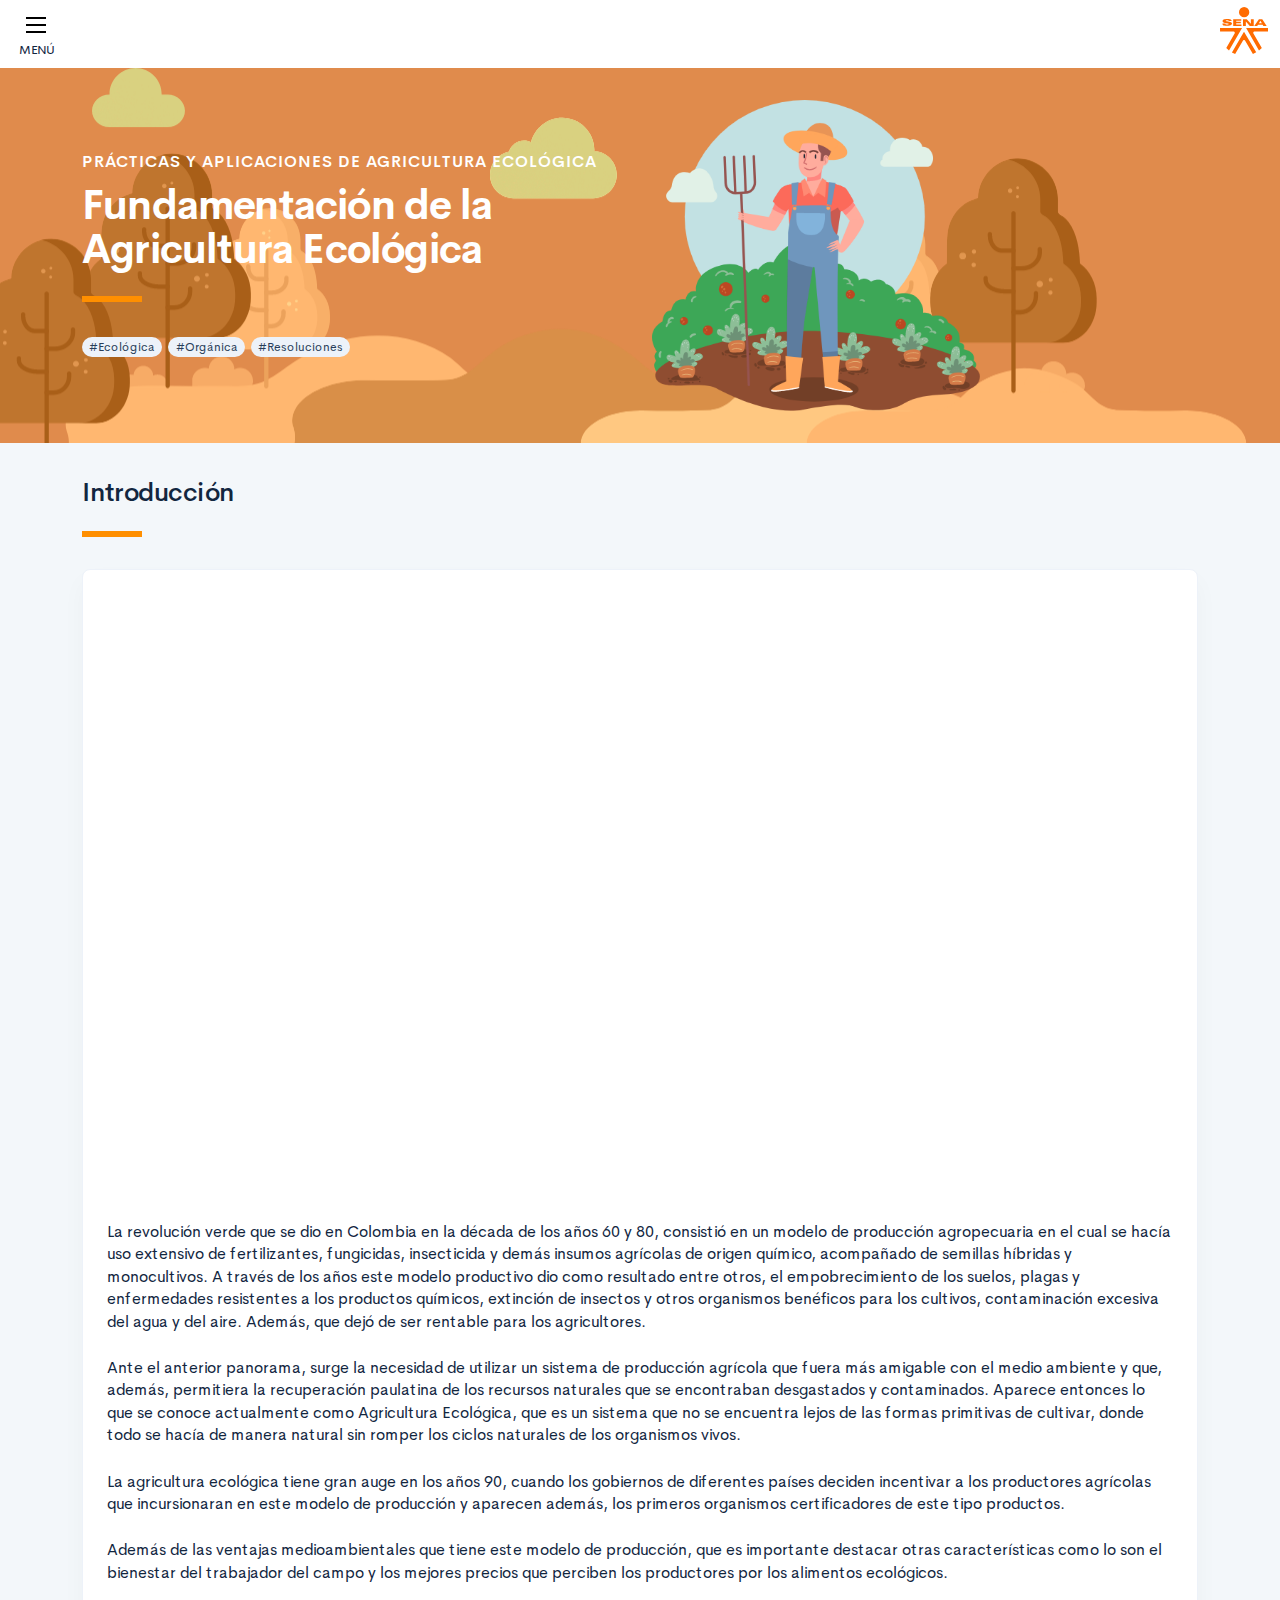
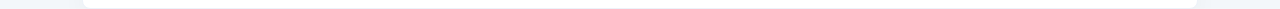
==== commit d0d69828: "Terminado" ====
--- a/public/main.html
+++ b/public/main.html
@@ -32,7 +32,6 @@
                                 <h3 class="curso-subtitulo" id="curso-titulo-componente"></h3>
                                 <h1 class="curso-titulo" id="curso-titulo-tema"></h1>
                                 <div class="brand-line-primary"></div>
-                                <div class="keywords"><span class="badge badge-pill badge-light mr-2">#Ecológica</span><span class="badge badge-pill badge-light mr-2">#Orgánica</span></div>
                             </div>
                             <div class="col-12 col-lg-6">
                                 <div class="d-none d-lg-block"><img src="assets/images/header/header_media.png" style="max-width: 60%"></div>
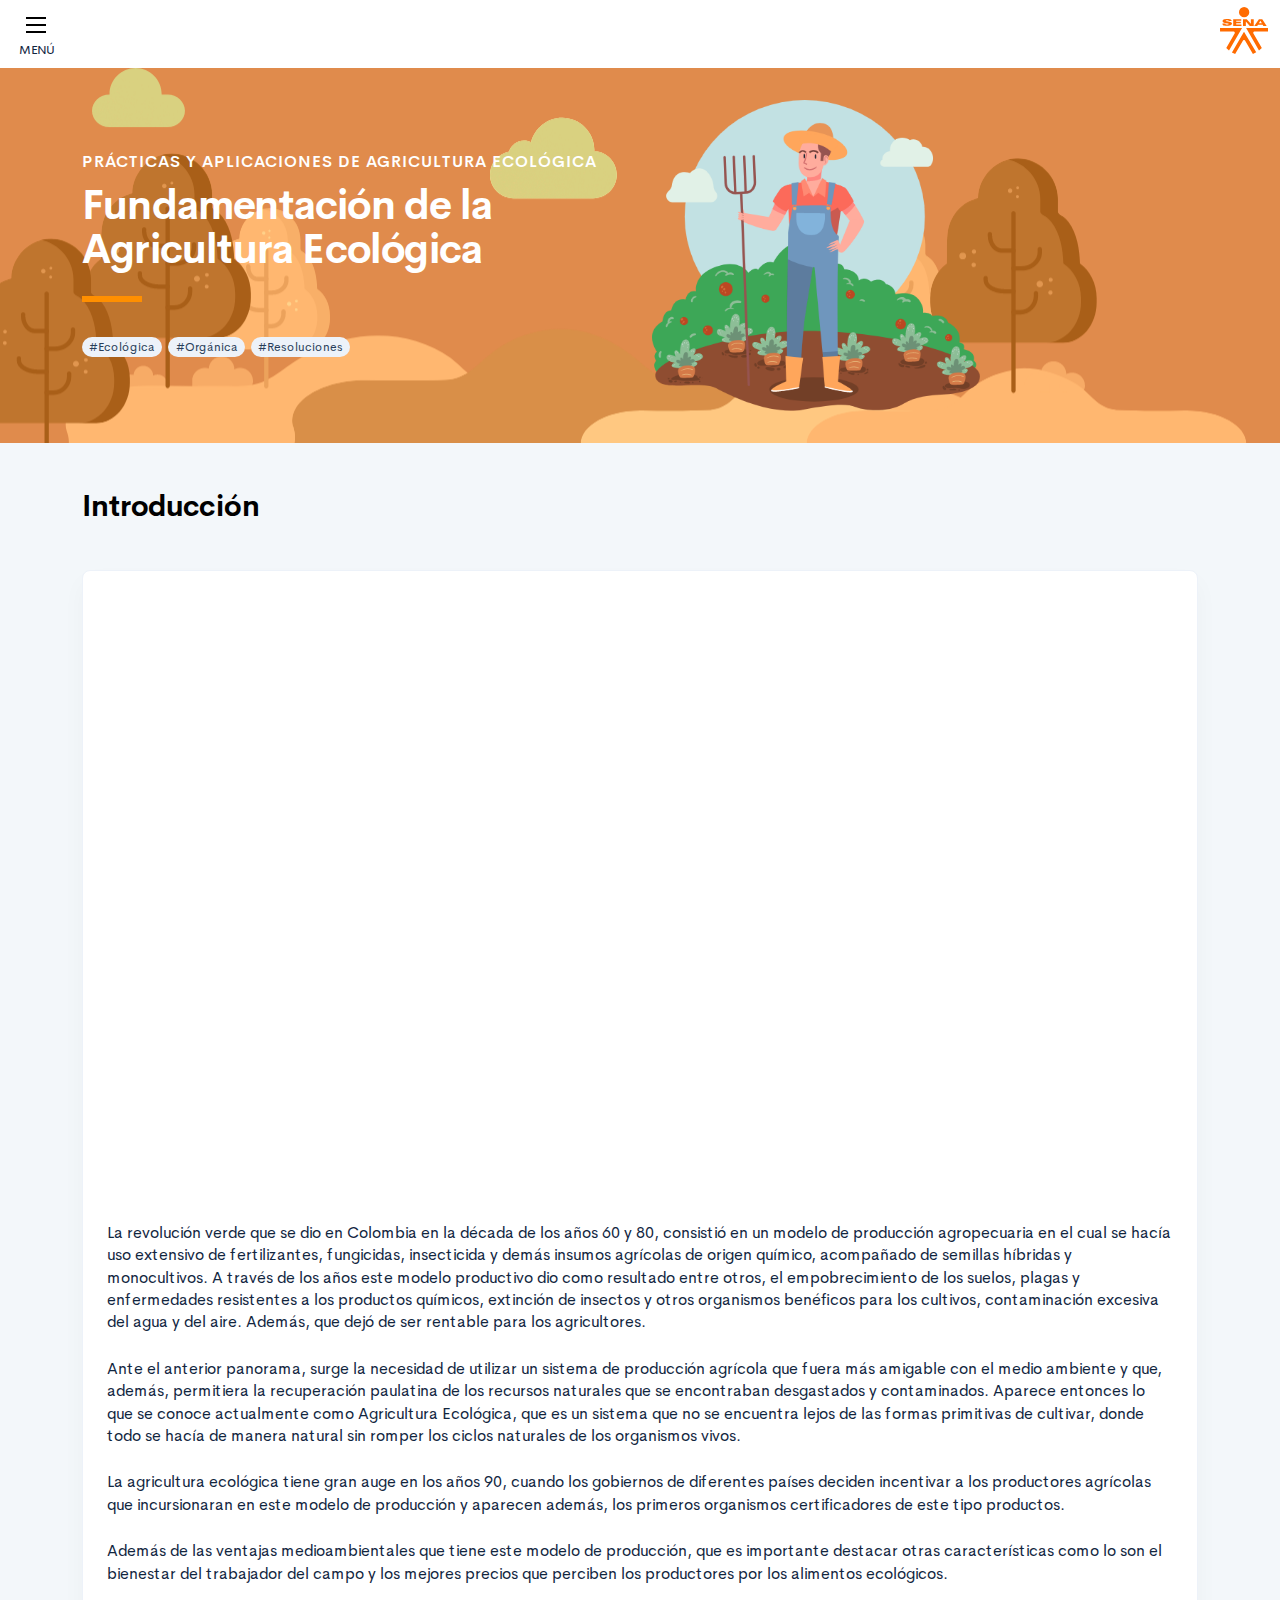
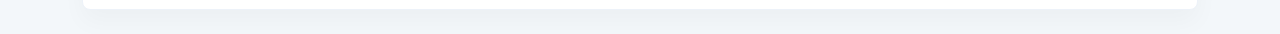
==== commit e543687b: "Correcciones 2" ====
--- a/public/main.html
+++ b/public/main.html
@@ -4,7 +4,7 @@
         <meta charset="UTF-8">
         <meta name="viewport" content="width=device-width, user-scalable=no, initial-scale=1.0, maximum-scale=1.0, minimum-scale=1.0">
         <title>PRÁCTICAS Y APLICACIONES DE AGRICULTURA ECOLÓGICA</title>
-        <meta meta name="description" content="Descripción del propósito educativo del componente">
+        <meta meta name="description" content="Fundamentación de la agricultura ecológica">
         <link rel="icon" type="image/svg+xml" href="assets/images/logos/senaLogo.svg">
         <link rel="stylesheet" href="assets/fonts/feather/feather.css">
         <link rel="stylesheet" href="assets/fonts/fontawesome/css/font-awesome.css">
--- a/public/assets/css/main.css
+++ b/public/assets/css/main.css
@@ -3,6 +3,6 @@
  * Copyright 2011-2019 The Bootstrap Authors
  * Copyright 2011-2019 Twitter, Inc.
  * Licensed under MIT (https://github.com/twbs/bootstrap/blob/master/LICENSE)
- */:root{--blue: #2C7BE5;--indigo: #727cf5;--purple: #6b5eae;--pink: #ff679b;--red: #E63757;--orange: #fd7e14;--yellow: #F6C343;--green: #00D97E;--teal: #02a8b5;--cyan: #39afd1;--white: #fff;--gray: #95AAC9;--gray-dark: #3B506C;--primary: #12263F;--secondary: #6E84A3;--success: #00A99A;--info: #39afd1;--warning: #ff8f00;--danger: #E63757;--light: #EDF2F9;--dark: #000;--white: #fff;--breakpoint-xs: 0;--breakpoint-sm: 576px;--breakpoint-md: 768px;--breakpoint-lg: 992px;--breakpoint-xl: 1200px;--font-family-sans-serif: "Cerebri Sans", sans-serif;--font-family-monospace: "Courier New", monospace}*,*::before,*::after{box-sizing:border-box}html{font-family:sans-serif;line-height:1.15;-webkit-text-size-adjust:100%;-webkit-tap-highlight-color:rgba(0,0,0,0)}article,aside,figcaption,figure,footer,header,hgroup,main,nav,section{display:block}body{margin:0;font-family:"Cerebri Sans",sans-serif;font-size:.9375rem;font-weight:400;line-height:1.5;color:#12263F;text-align:left;background-color:#F3F7FA}[tabindex="-1"]:focus:not(:focus-visible){outline:0 !important}hr{box-sizing:content-box;height:0;overflow:visible}h1,h2,h3,h4,h5,h6{margin-top:0;margin-bottom:1.125rem}p{margin-top:0;margin-bottom:1rem}abbr[title],abbr[data-original-title]{text-decoration:underline;text-decoration:underline dotted;cursor:help;border-bottom:0;text-decoration-skip-ink:none}address{margin-bottom:1rem;font-style:normal;line-height:inherit}ol,ul,dl{margin-top:0;margin-bottom:1rem}ol ol,ul ul,ol ul,ul ol{margin-bottom:0}dt{font-weight:600}dd{margin-bottom:.5rem;margin-left:0}blockquote{margin:0 0 1rem}b,strong{font-weight:bolder}small{font-size:80%}sub,sup{position:relative;font-size:75%;line-height:0;vertical-align:baseline}sub{bottom:-.25em}sup{top:-.5em}a{color:#2C7BE5;text-decoration:none;background-color:transparent}a:hover{color:#104082;text-decoration:none}a:not([href]){color:inherit;text-decoration:none}a:not([href]):hover{color:inherit;text-decoration:none}pre,code,kbd,samp{font-family:"Courier New",monospace;font-size:1em}pre{margin-top:0;margin-bottom:1rem;overflow:auto}figure{margin:0 0 1rem}img{vertical-align:middle;border-style:none}svg{overflow:hidden;vertical-align:middle}table{border-collapse:collapse}caption{padding-top:1rem;padding-bottom:1rem;color:#95AAC9;text-align:left;caption-side:bottom}th{text-align:inherit}label{display:inline-block;margin-bottom:.5rem}button{border-radius:0}button:focus{outline:1px dotted;outline:5px auto -webkit-focus-ring-color}input,button,select,optgroup,textarea{margin:0;font-family:inherit;font-size:inherit;line-height:inherit}button,input{overflow:visible}button,select{text-transform:none}select{word-wrap:normal}button,[type="button"],[type="reset"],[type="submit"]{-webkit-appearance:button}button:not(:disabled),[type="button"]:not(:disabled),[type="reset"]:not(:disabled),[type="submit"]:not(:disabled){cursor:pointer}button::-moz-focus-inner,[type="button"]::-moz-focus-inner,[type="reset"]::-moz-focus-inner,[type="submit"]::-moz-focus-inner{padding:0;border-style:none}input[type="radio"],input[type="checkbox"]{box-sizing:border-box;padding:0}input[type="date"],input[type="time"],input[type="datetime-local"],input[type="month"]{-webkit-appearance:listbox}textarea{overflow:auto;resize:vertical}fieldset{min-width:0;padding:0;margin:0;border:0}legend{display:block;width:100%;max-width:100%;padding:0;margin-bottom:.5rem;font-size:1.5rem;line-height:inherit;color:inherit;white-space:normal}progress{vertical-align:baseline}[type="number"]::-webkit-inner-spin-button,[type="number"]::-webkit-outer-spin-button{height:auto}[type="search"]{outline-offset:-2px;-webkit-appearance:none}[type="search"]::-webkit-search-decoration{-webkit-appearance:none}::-webkit-file-upload-button{font:inherit;-webkit-appearance:button}output{display:inline-block}summary{display:list-item;cursor:pointer}template{display:none}[hidden]{display:none !important}h1,h2,h3,h4,h5,h6,.h1,.h2,.h3,.h4,.h5,.h6{margin-bottom:1.125rem;font-weight:500;line-height:1.1}h1,.h1{font-size:1.625rem}h2,.h2{font-size:1.25rem}h3,.h3{font-size:1.0625rem}h4,.h4{font-size:.9375rem}h5,.h5{font-size:.8125rem}h6,.h6{font-size:.625rem}.lead{font-size:1.17188rem;font-weight:300}.display-1{font-size:4rem;font-weight:600;line-height:1.1}.display-2{font-size:3.25rem;font-weight:600;line-height:1.1}.display-3{font-size:2.625rem;font-weight:600;line-height:1.1}.display-4{font-size:2rem;font-weight:600;line-height:1.1}hr{margin-top:1rem;margin-bottom:1rem;border:0;border-top:1px solid #E3EBF6}small,.small{font-size:.8125rem;font-weight:400}mark,.mark{padding:.2em;background-color:#fcf8e3}.list-unstyled{padding-left:0;list-style:none}.list-inline{padding-left:0;list-style:none}.list-inline-item{display:inline-block}.list-inline-item:not(:last-child){margin-right:6px}.initialism{font-size:90%;text-transform:uppercase}.blockquote{margin-bottom:1.5rem;font-size:1.17188rem}.blockquote-footer{display:block;font-size:.8125rem;color:#95AAC9}.blockquote-footer::before{content:"\2014\00A0"}.img-fluid{max-width:100%;height:auto}.img-thumbnail{padding:.25rem;background-color:#F3F7FA;border:1px solid #E3EBF6;border-radius:.375rem;max-width:100%;height:auto}.figure{display:inline-block}.figure-img{margin-bottom:.75rem;line-height:1}.figure-caption{font-size:.8125rem;color:#95AAC9}code{font-size:87.5%;color:#2C7BE5;word-wrap:break-word}a>code{color:inherit}kbd{padding:.2rem .4rem;font-size:87.5%;color:#fff;background-color:#283E59;border-radius:.25rem}kbd kbd{padding:0;font-size:100%;font-weight:600}pre{display:block;font-size:87.5%;color:#283E59}pre code{font-size:inherit;color:inherit;word-break:normal}.pre-scrollable{max-height:340px;overflow-y:scroll}.container{width:100%;padding-right:12px;padding-left:12px;margin-right:auto;margin-left:auto}@media (min-width: 576px){.container{max-width:540px}}@media (min-width: 768px){.container{max-width:720px}}@media (min-width: 992px){.container{max-width:960px}}@media (min-width: 1200px){.container{max-width:1140px}}.container-fluid,.container-sm,.container-md,.container-lg,.container-xl{width:100%;padding-right:12px;padding-left:12px;margin-right:auto;margin-left:auto}@media (min-width: 576px){.container,.container-sm{max-width:540px}}@media (min-width: 768px){.container,.container-sm,.container-md{max-width:720px}}@media (min-width: 992px){.container,.container-sm,.container-md,.container-lg{max-width:960px}}@media (min-width: 1200px){.container,.container-sm,.container-md,.container-lg,.container-xl{max-width:1140px}}.row{display:flex;flex-wrap:wrap;margin-right:-12px;margin-left:-12px}.no-gutters{margin-right:0;margin-left:0}.no-gutters>.col,.no-gutters>[class*="col-"]{padding-right:0;padding-left:0}.col-1,.col-2,.col-3,.col-4,.col-5,.col-6,.col-7,.col-8,.col-9,.col-10,.col-11,.col-12,.col,.col-auto,.col-sm-1,.col-sm-2,.col-sm-3,.col-sm-4,.col-sm-5,.col-sm-6,.col-sm-7,.col-sm-8,.col-sm-9,.col-sm-10,.col-sm-11,.col-sm-12,.col-sm,.col-sm-auto,.col-md-1,.col-md-2,.col-md-3,.col-md-4,.col-md-5,.col-md-6,.col-md-7,.col-md-8,.col-md-9,.col-md-10,.col-md-11,.col-md-12,.col-md,.col-md-auto,.col-lg-1,.col-lg-2,.col-lg-3,.col-lg-4,.col-lg-5,.col-lg-6,.col-lg-7,.col-lg-8,.col-lg-9,.col-lg-10,.col-lg-11,.col-lg-12,.col-lg,.col-lg-auto,.col-xl-1,.col-xl-2,.col-xl-3,.col-xl-4,.col-xl-5,.col-xl-6,.col-xl-7,.col-xl-8,.col-xl-9,.col-xl-10,.col-xl-11,.col-xl-12,.col-xl,.col-xl-auto{position:relative;width:100%;padding-right:12px;padding-left:12px}.col{flex-basis:0;flex-grow:1;max-width:100%}.row-cols-1>*{flex:0 0 100%;max-width:100%}.row-cols-2>*{flex:0 0 50%;max-width:50%}.row-cols-3>*{flex:0 0 33.33333%;max-width:33.33333%}.row-cols-4>*{flex:0 0 25%;max-width:25%}.row-cols-5>*{flex:0 0 20%;max-width:20%}.row-cols-6>*{flex:0 0 16.66667%;max-width:16.66667%}.col-auto{flex:0 0 auto;width:auto;max-width:100%}.col-1{flex:0 0 8.33333%;max-width:8.33333%}.col-2{flex:0 0 16.66667%;max-width:16.66667%}.col-3{flex:0 0 25%;max-width:25%}.col-4{flex:0 0 33.33333%;max-width:33.33333%}.col-5{flex:0 0 41.66667%;max-width:41.66667%}.col-6{flex:0 0 50%;max-width:50%}.col-7{flex:0 0 58.33333%;max-width:58.33333%}.col-8{flex:0 0 66.66667%;max-width:66.66667%}.col-9{flex:0 0 75%;max-width:75%}.col-10{flex:0 0 83.33333%;max-width:83.33333%}.col-11{flex:0 0 91.66667%;max-width:91.66667%}.col-12{flex:0 0 100%;max-width:100%}.order-first{order:-1}.order-last{order:13}.order-0{order:0}.order-1{order:1}.order-2{order:2}.order-3{order:3}.order-4{order:4}.order-5{order:5}.order-6{order:6}.order-7{order:7}.order-8{order:8}.order-9{order:9}.order-10{order:10}.order-11{order:11}.order-12{order:12}.offset-1{margin-left:8.33333%}.offset-2{margin-left:16.66667%}.offset-3{margin-left:25%}.offset-4{margin-left:33.33333%}.offset-5{margin-left:41.66667%}.offset-6{margin-left:50%}.offset-7{margin-left:58.33333%}.offset-8{margin-left:66.66667%}.offset-9{margin-left:75%}.offset-10{margin-left:83.33333%}.offset-11{margin-left:91.66667%}@media (min-width: 576px){.col-sm{flex-basis:0;flex-grow:1;max-width:100%}.row-cols-sm-1>*{flex:0 0 100%;max-width:100%}.row-cols-sm-2>*{flex:0 0 50%;max-width:50%}.row-cols-sm-3>*{flex:0 0 33.33333%;max-width:33.33333%}.row-cols-sm-4>*{flex:0 0 25%;max-width:25%}.row-cols-sm-5>*{flex:0 0 20%;max-width:20%}.row-cols-sm-6>*{flex:0 0 16.66667%;max-width:16.66667%}.col-sm-auto{flex:0 0 auto;width:auto;max-width:100%}.col-sm-1{flex:0 0 8.33333%;max-width:8.33333%}.col-sm-2{flex:0 0 16.66667%;max-width:16.66667%}.col-sm-3{flex:0 0 25%;max-width:25%}.col-sm-4{flex:0 0 33.33333%;max-width:33.33333%}.col-sm-5{flex:0 0 41.66667%;max-width:41.66667%}.col-sm-6{flex:0 0 50%;max-width:50%}.col-sm-7{flex:0 0 58.33333%;max-width:58.33333%}.col-sm-8{flex:0 0 66.66667%;max-width:66.66667%}.col-sm-9{flex:0 0 75%;max-width:75%}.col-sm-10{flex:0 0 83.33333%;max-width:83.33333%}.col-sm-11{flex:0 0 91.66667%;max-width:91.66667%}.col-sm-12{flex:0 0 100%;max-width:100%}.order-sm-first{order:-1}.order-sm-last{order:13}.order-sm-0{order:0}.order-sm-1{order:1}.order-sm-2{order:2}.order-sm-3{order:3}.order-sm-4{order:4}.order-sm-5{order:5}.order-sm-6{order:6}.order-sm-7{order:7}.order-sm-8{order:8}.order-sm-9{order:9}.order-sm-10{order:10}.order-sm-11{order:11}.order-sm-12{order:12}.offset-sm-0{margin-left:0}.offset-sm-1{margin-left:8.33333%}.offset-sm-2{margin-left:16.66667%}.offset-sm-3{margin-left:25%}.offset-sm-4{margin-left:33.33333%}.offset-sm-5{margin-left:41.66667%}.offset-sm-6{margin-left:50%}.offset-sm-7{margin-left:58.33333%}.offset-sm-8{margin-left:66.66667%}.offset-sm-9{margin-left:75%}.offset-sm-10{margin-left:83.33333%}.offset-sm-11{margin-left:91.66667%}}@media (min-width: 768px){.col-md{flex-basis:0;flex-grow:1;max-width:100%}.row-cols-md-1>*{flex:0 0 100%;max-width:100%}.row-cols-md-2>*{flex:0 0 50%;max-width:50%}.row-cols-md-3>*{flex:0 0 33.33333%;max-width:33.33333%}.row-cols-md-4>*{flex:0 0 25%;max-width:25%}.row-cols-md-5>*{flex:0 0 20%;max-width:20%}.row-cols-md-6>*{flex:0 0 16.66667%;max-width:16.66667%}.col-md-auto{flex:0 0 auto;width:auto;max-width:100%}.col-md-1{flex:0 0 8.33333%;max-width:8.33333%}.col-md-2{flex:0 0 16.66667%;max-width:16.66667%}.col-md-3{flex:0 0 25%;max-width:25%}.col-md-4{flex:0 0 33.33333%;max-width:33.33333%}.col-md-5{flex:0 0 41.66667%;max-width:41.66667%}.col-md-6{flex:0 0 50%;max-width:50%}.col-md-7{flex:0 0 58.33333%;max-width:58.33333%}.col-md-8{flex:0 0 66.66667%;max-width:66.66667%}.col-md-9{flex:0 0 75%;max-width:75%}.col-md-10{flex:0 0 83.33333%;max-width:83.33333%}.col-md-11{flex:0 0 91.66667%;max-width:91.66667%}.col-md-12{flex:0 0 100%;max-width:100%}.order-md-first{order:-1}.order-md-last{order:13}.order-md-0{order:0}.order-md-1{order:1}.order-md-2{order:2}.order-md-3{order:3}.order-md-4{order:4}.order-md-5{order:5}.order-md-6{order:6}.order-md-7{order:7}.order-md-8{order:8}.order-md-9{order:9}.order-md-10{order:10}.order-md-11{order:11}.order-md-12{order:12}.offset-md-0{margin-left:0}.offset-md-1{margin-left:8.33333%}.offset-md-2{margin-left:16.66667%}.offset-md-3{margin-left:25%}.offset-md-4{margin-left:33.33333%}.offset-md-5{margin-left:41.66667%}.offset-md-6{margin-left:50%}.offset-md-7{margin-left:58.33333%}.offset-md-8{margin-left:66.66667%}.offset-md-9{margin-left:75%}.offset-md-10{margin-left:83.33333%}.offset-md-11{margin-left:91.66667%}}@media (min-width: 992px){.col-lg{flex-basis:0;flex-grow:1;max-width:100%}.row-cols-lg-1>*{flex:0 0 100%;max-width:100%}.row-cols-lg-2>*{flex:0 0 50%;max-width:50%}.row-cols-lg-3>*{flex:0 0 33.33333%;max-width:33.33333%}.row-cols-lg-4>*{flex:0 0 25%;max-width:25%}.row-cols-lg-5>*{flex:0 0 20%;max-width:20%}.row-cols-lg-6>*{flex:0 0 16.66667%;max-width:16.66667%}.col-lg-auto{flex:0 0 auto;width:auto;max-width:100%}.col-lg-1{flex:0 0 8.33333%;max-width:8.33333%}.col-lg-2{flex:0 0 16.66667%;max-width:16.66667%}.col-lg-3{flex:0 0 25%;max-width:25%}.col-lg-4{flex:0 0 33.33333%;max-width:33.33333%}.col-lg-5{flex:0 0 41.66667%;max-width:41.66667%}.col-lg-6{flex:0 0 50%;max-width:50%}.col-lg-7{flex:0 0 58.33333%;max-width:58.33333%}.col-lg-8{flex:0 0 66.66667%;max-width:66.66667%}.col-lg-9{flex:0 0 75%;max-width:75%}.col-lg-10{flex:0 0 83.33333%;max-width:83.33333%}.col-lg-11{flex:0 0 91.66667%;max-width:91.66667%}.col-lg-12{flex:0 0 100%;max-width:100%}.order-lg-first{order:-1}.order-lg-last{order:13}.order-lg-0{order:0}.order-lg-1{order:1}.order-lg-2{order:2}.order-lg-3{order:3}.order-lg-4{order:4}.order-lg-5{order:5}.order-lg-6{order:6}.order-lg-7{order:7}.order-lg-8{order:8}.order-lg-9{order:9}.order-lg-10{order:10}.order-lg-11{order:11}.order-lg-12{order:12}.offset-lg-0{margin-left:0}.offset-lg-1{margin-left:8.33333%}.offset-lg-2{margin-left:16.66667%}.offset-lg-3{margin-left:25%}.offset-lg-4{margin-left:33.33333%}.offset-lg-5{margin-left:41.66667%}.offset-lg-6{margin-left:50%}.offset-lg-7{margin-left:58.33333%}.offset-lg-8{margin-left:66.66667%}.offset-lg-9{margin-left:75%}.offset-lg-10{margin-left:83.33333%}.offset-lg-11{margin-left:91.66667%}}@media (min-width: 1200px){.col-xl{flex-basis:0;flex-grow:1;max-width:100%}.row-cols-xl-1>*{flex:0 0 100%;max-width:100%}.row-cols-xl-2>*{flex:0 0 50%;max-width:50%}.row-cols-xl-3>*{flex:0 0 33.33333%;max-width:33.33333%}.row-cols-xl-4>*{flex:0 0 25%;max-width:25%}.row-cols-xl-5>*{flex:0 0 20%;max-width:20%}.row-cols-xl-6>*{flex:0 0 16.66667%;max-width:16.66667%}.col-xl-auto{flex:0 0 auto;width:auto;max-width:100%}.col-xl-1{flex:0 0 8.33333%;max-width:8.33333%}.col-xl-2{flex:0 0 16.66667%;max-width:16.66667%}.col-xl-3{flex:0 0 25%;max-width:25%}.col-xl-4{flex:0 0 33.33333%;max-width:33.33333%}.col-xl-5{flex:0 0 41.66667%;max-width:41.66667%}.col-xl-6{flex:0 0 50%;max-width:50%}.col-xl-7{flex:0 0 58.33333%;max-width:58.33333%}.col-xl-8{flex:0 0 66.66667%;max-width:66.66667%}.col-xl-9{flex:0 0 75%;max-width:75%}.col-xl-10{flex:0 0 83.33333%;max-width:83.33333%}.col-xl-11{flex:0 0 91.66667%;max-width:91.66667%}.col-xl-12{flex:0 0 100%;max-width:100%}.order-xl-first{order:-1}.order-xl-last{order:13}.order-xl-0{order:0}.order-xl-1{order:1}.order-xl-2{order:2}.order-xl-3{order:3}.order-xl-4{order:4}.order-xl-5{order:5}.order-xl-6{order:6}.order-xl-7{order:7}.order-xl-8{order:8}.order-xl-9{order:9}.order-xl-10{order:10}.order-xl-11{order:11}.order-xl-12{order:12}.offset-xl-0{margin-left:0}.offset-xl-1{margin-left:8.33333%}.offset-xl-2{margin-left:16.66667%}.offset-xl-3{margin-left:25%}.offset-xl-4{margin-left:33.33333%}.offset-xl-5{margin-left:41.66667%}.offset-xl-6{margin-left:50%}.offset-xl-7{margin-left:58.33333%}.offset-xl-8{margin-left:66.66667%}.offset-xl-9{margin-left:75%}.offset-xl-10{margin-left:83.33333%}.offset-xl-11{margin-left:91.66667%}}.table{width:100%;margin-bottom:1.5rem;color:#12263F}.table th,.table td{padding:1rem;vertical-align:top;border-top:1px solid #EDF2F9}.table thead th{vertical-align:bottom;border-bottom:2px solid #EDF2F9}.table tbody+tbody{border-top:2px solid #EDF2F9}.table-sm th,.table-sm td{padding:1rem}.table-bordered{border:1px solid #EDF2F9}.table-bordered th,.table-bordered td{border:1px solid #EDF2F9}.table-bordered thead th,.table-bordered thead td{border-bottom-width:2px}.table-borderless th,.table-borderless td,.table-borderless thead th,.table-borderless tbody+tbody{border:0}.table-striped tbody tr:nth-of-type(even){background-color:#F9FBFD}.table-hover tbody tr:hover{color:#12263F;background-color:#F9FBFD}.table-primary,.table-primary>th,.table-primary>td{background-color:#bdc2c9}.table-primary th,.table-primary td,.table-primary thead th,.table-primary tbody+tbody{border-color:#848e9b}.table-hover .table-primary:hover{background-color:#afb5be}.table-hover .table-primary:hover>td,.table-hover .table-primary:hover>th{background-color:#afb5be}.table-secondary,.table-secondary>th,.table-secondary>td{background-color:#d6dde5}.table-secondary th,.table-secondary td,.table-secondary thead th,.table-secondary tbody+tbody{border-color:#b4bfcf}.table-hover .table-secondary:hover{background-color:#c6d0db}.table-hover .table-secondary:hover>td,.table-hover .table-secondary:hover>th{background-color:#c6d0db}.table-success,.table-success>th,.table-success>td{background-color:#b8e7e3}.table-success th,.table-success td,.table-success thead th,.table-success tbody+tbody{border-color:#7ad2ca}.table-hover .table-success:hover{background-color:#a5e1db}.table-hover .table-success:hover>td,.table-hover .table-success:hover>th{background-color:#a5e1db}.table-info,.table-info>th,.table-info>td{background-color:#c8e9f2}.table-info th,.table-info td,.table-info thead th,.table-info tbody+tbody{border-color:#98d5e7}.table-hover .table-info:hover{background-color:#b3e1ed}.table-hover .table-info:hover>td,.table-hover .table-info:hover>th{background-color:#b3e1ed}.table-warning,.table-warning>th,.table-warning>td{background-color:#ffe0b8}.table-warning th,.table-warning td,.table-warning thead th,.table-warning tbody+tbody{border-color:#ffc57a}.table-hover .table-warning:hover{background-color:#ffd59f}.table-hover .table-warning:hover>td,.table-hover .table-warning:hover>th{background-color:#ffd59f}.table-danger,.table-danger>th,.table-danger>td{background-color:#f8c7d0}.table-danger th,.table-danger td,.table-danger thead th,.table-danger tbody+tbody{border-color:#f297a8}.table-hover .table-danger:hover{background-color:#f5b0bd}.table-hover .table-danger:hover>td,.table-hover .table-danger:hover>th{background-color:#f5b0bd}.table-light,.table-light>th,.table-light>td{background-color:#fafbfd}.table-light th,.table-light td,.table-light thead th,.table-light tbody+tbody{border-color:#f6f8fc}.table-hover .table-light:hover{background-color:#e8ecf6}.table-hover .table-light:hover>td,.table-hover .table-light:hover>th{background-color:#e8ecf6}.table-dark,.table-dark>th,.table-dark>td{background-color:#b8b8b8}.table-dark th,.table-dark td,.table-dark thead th,.table-dark tbody+tbody{border-color:#7a7a7a}.table-hover .table-dark:hover{background-color:#ababab}.table-hover .table-dark:hover>td,.table-hover .table-dark:hover>th{background-color:#ababab}.table-white,.table-white>th,.table-white>td{background-color:#fff}.table-white th,.table-white td,.table-white thead th,.table-white tbody+tbody{border-color:#fff}.table-hover .table-white:hover{background-color:#f2f2f2}.table-hover .table-white:hover>td,.table-hover .table-white:hover>th{background-color:#f2f2f2}.table-active,.table-active>th,.table-active>td{background-color:#F9FBFD}.table-hover .table-active:hover{background-color:#e6eef7}.table-hover .table-active:hover>td,.table-hover .table-active:hover>th{background-color:#e6eef7}.table .thead-dark th{color:#fff;background-color:#3B506C;border-color:#496285}.table .thead-light th{color:#95AAC9;background-color:#F9FBFD;border-color:#EDF2F9}.table-dark{color:#fff;background-color:#3B506C}.table-dark th,.table-dark td,.table-dark thead th{border-color:#496285}.table-dark.table-bordered{border:0}.table-dark.table-striped tbody tr:nth-of-type(even){background-color:rgba(255,255,255,0.05)}.table-dark.table-hover tbody tr:hover{color:#fff;background-color:rgba(255,255,255,0.075)}@media (max-width: 575.98px){.table-responsive-sm{display:block;width:100%;overflow-x:auto;-webkit-overflow-scrolling:touch}.table-responsive-sm>.table-bordered{border:0}}@media (max-width: 767.98px){.table-responsive-md{display:block;width:100%;overflow-x:auto;-webkit-overflow-scrolling:touch}.table-responsive-md>.table-bordered{border:0}}@media (max-width: 991.98px){.table-responsive-lg{display:block;width:100%;overflow-x:auto;-webkit-overflow-scrolling:touch}.table-responsive-lg>.table-bordered{border:0}}@media (max-width: 1199.98px){.table-responsive-xl{display:block;width:100%;overflow-x:auto;-webkit-overflow-scrolling:touch}.table-responsive-xl>.table-bordered{border:0}}.table-responsive{display:block;width:100%;overflow-x:auto;-webkit-overflow-scrolling:touch}.table-responsive>.table-bordered{border:0}.form-control{display:block;width:100%;height:calc(1.5em + 1rem + 2px);padding:.5rem .75rem;font-size:.9375rem;font-weight:400;line-height:1.5;color:#12263F;background-color:#fff;background-clip:padding-box;border:1px solid #D2DDEC;border-radius:.375rem;transition:border-color 0.15s ease-in-out,box-shadow 0.15s ease-in-out}@media (prefers-reduced-motion: reduce){.form-control{transition:none}}.form-control::-ms-expand{background-color:transparent;border:0}.form-control:-moz-focusring{color:transparent;text-shadow:0 0 0 #12263F}.form-control:focus{color:#12263F;background-color:#fff;border-color:#12263F;outline:0;box-shadow:rgba(0,0,0,0)}.form-control::placeholder{color:#B1C2D9;opacity:1}.form-control:disabled,.form-control[readonly]{background-color:#fff;opacity:1}select.form-control:focus::-ms-value{color:#12263F;background-color:#fff}.form-control-file,.form-control-range{display:block;width:100%}.col-form-label{padding-top:calc(.5rem + 1px);padding-bottom:calc(.5rem + 1px);margin-bottom:0;font-size:inherit;line-height:1.5}.col-form-label-lg{padding-top:calc(.75rem + 1px);padding-bottom:calc(.75rem + 1px);font-size:.9375rem;line-height:1.5}.col-form-label-sm{padding-top:calc(.125rem + 1px);padding-bottom:calc(.125rem + 1px);font-size:.8125rem;line-height:1.75}.form-control-plaintext{display:block;width:100%;padding:.5rem 0;margin-bottom:0;font-size:.9375rem;line-height:1.5;color:#12263F;background-color:transparent;border:solid transparent;border-width:1px 0}.form-control-plaintext.form-control-sm,.form-control-plaintext.form-control-lg{padding-right:0;padding-left:0}.form-control-sm{height:calc(1.75em + .25rem + 2px);padding:.125rem .5rem;font-size:.8125rem;line-height:1.75;border-radius:.25rem}.form-control-lg{height:calc(1.5em + 1.5rem + 2px);padding:.75rem 1.25rem;font-size:.9375rem;line-height:1.5;border-radius:.5rem}select.form-control[size],select.form-control[multiple]{height:auto}textarea.form-control{height:auto}.form-group{margin-bottom:1.375rem}.form-text{display:block;margin-top:.25rem}.form-row{display:flex;flex-wrap:wrap;margin-right:-5px;margin-left:-5px}.form-row>.col,.form-row>[class*="col-"]{padding-right:5px;padding-left:5px}.form-check{position:relative;display:block;padding-left:1.25rem}.form-check-input{position:absolute;margin-top:.3rem;margin-left:-1.25rem}.form-check-input[disabled] ~ .form-check-label,.form-check-input:disabled ~ .form-check-label{color:#95AAC9}.form-check-label{margin-bottom:0}.form-check-inline{display:inline-flex;align-items:center;padding-left:0;margin-right:.75rem}.form-check-inline .form-check-input{position:static;margin-top:0;margin-right:.3125rem;margin-left:0}.valid-feedback{display:none;width:100%;margin-top:.25rem;font-size:.8125rem;color:#00A99A}.valid-tooltip{position:absolute;top:100%;z-index:5;display:none;max-width:100%;padding:.25rem .5rem;margin-top:.1rem;font-size:.8125rem;line-height:1.5;color:#fff;background-color:#00a99a;border-radius:.375rem}.was-validated :valid ~ .valid-feedback,.was-validated :valid ~ .valid-tooltip,.is-valid ~ .valid-feedback,.is-valid ~ .valid-tooltip{display:block}.was-validated .form-control:valid,.form-control.is-valid{border-color:#00A99A}.was-validated .form-control:valid:focus,.form-control.is-valid:focus{border-color:#00A99A;box-shadow:0 0 0 .15rem rgba(0,169,154,0.25)}.was-validated .custom-select:valid,.custom-select.is-valid{border-color:#00A99A}.was-validated .custom-select:valid:focus,.custom-select.is-valid:focus{border-color:#00A99A;box-shadow:0 0 0 .15rem rgba(0,169,154,0.25)}.was-validated .form-check-input:valid ~ .form-check-label,.form-check-input.is-valid ~ .form-check-label{color:#00A99A}.was-validated .form-check-input:valid ~ .valid-feedback,.was-validated .form-check-input:valid ~ .valid-tooltip,.form-check-input.is-valid ~ .valid-feedback,.form-check-input.is-valid ~ .valid-tooltip{display:block}.was-validated .custom-control-input:valid ~ .custom-control-label,.custom-control-input.is-valid ~ .custom-control-label{color:#00A99A}.was-validated .custom-control-input:valid ~ .custom-control-label::before,.custom-control-input.is-valid ~ .custom-control-label::before{border-color:#00A99A}.was-validated .custom-control-input:valid:checked ~ .custom-control-label::before,.custom-control-input.is-valid:checked ~ .custom-control-label::before{border-color:#00dcc8;background-color:#00dcc8}.was-validated .custom-control-input:valid:focus ~ .custom-control-label::before,.custom-control-input.is-valid:focus ~ .custom-control-label::before{box-shadow:0 0 0 .15rem rgba(0,169,154,0.25)}.was-validated .custom-control-input:valid:focus:not(:checked) ~ .custom-control-label::before,.custom-control-input.is-valid:focus:not(:checked) ~ .custom-control-label::before{border-color:#00A99A}.was-validated .custom-file-input:valid ~ .custom-file-label,.custom-file-input.is-valid ~ .custom-file-label{border-color:#00A99A}.was-validated .custom-file-input:valid:focus ~ .custom-file-label,.custom-file-input.is-valid:focus ~ .custom-file-label{border-color:#00A99A;box-shadow:0 0 0 .15rem rgba(0,169,154,0.25)}.invalid-feedback{display:none;width:100%;margin-top:.25rem;font-size:.8125rem;color:#E63757}.invalid-tooltip{position:absolute;top:100%;z-index:5;display:none;max-width:100%;padding:.25rem .5rem;margin-top:.1rem;font-size:.8125rem;line-height:1.5;color:#fff;background-color:#e63757;border-radius:.375rem}.was-validated :invalid ~ .invalid-feedback,.was-validated :invalid ~ .invalid-tooltip,.is-invalid ~ .invalid-feedback,.is-invalid ~ .invalid-tooltip{display:block}.was-validated .form-control:invalid,.form-control.is-invalid{border-color:#E63757}.was-validated .form-control:invalid:focus,.form-control.is-invalid:focus{border-color:#E63757;box-shadow:0 0 0 .15rem rgba(230,55,87,0.25)}.was-validated .custom-select:invalid,.custom-select.is-invalid{border-color:#E63757}.was-validated .custom-select:invalid:focus,.custom-select.is-invalid:focus{border-color:#E63757;box-shadow:0 0 0 .15rem rgba(230,55,87,0.25)}.was-validated .form-check-input:invalid ~ .form-check-label,.form-check-input.is-invalid ~ .form-check-label{color:#E63757}.was-validated .form-check-input:invalid ~ .invalid-feedback,.was-validated .form-check-input:invalid ~ .invalid-tooltip,.form-check-input.is-invalid ~ .invalid-feedback,.form-check-input.is-invalid ~ .invalid-tooltip{display:block}.was-validated .custom-control-input:invalid ~ .custom-control-label,.custom-control-input.is-invalid ~ .custom-control-label{color:#E63757}.was-validated .custom-control-input:invalid ~ .custom-control-label::before,.custom-control-input.is-invalid ~ .custom-control-label::before{border-color:#E63757}.was-validated .custom-control-input:invalid:checked ~ .custom-control-label::before,.custom-control-input.is-invalid:checked ~ .custom-control-label::before{border-color:#ec647d;background-color:#ec647d}.was-validated .custom-control-input:invalid:focus ~ .custom-control-label::before,.custom-control-input.is-invalid:focus ~ .custom-control-label::before{box-shadow:0 0 0 .15rem rgba(230,55,87,0.25)}.was-validated .custom-control-input:invalid:focus:not(:checked) ~ .custom-control-label::before,.custom-control-input.is-invalid:focus:not(:checked) ~ .custom-control-label::before{border-color:#E63757}.was-validated .custom-file-input:invalid ~ .custom-file-label,.custom-file-input.is-invalid ~ .custom-file-label{border-color:#E63757}.was-validated .custom-file-input:invalid:focus ~ .custom-file-label,.custom-file-input.is-invalid:focus ~ .custom-file-label{border-color:#E63757;box-shadow:0 0 0 .15rem rgba(230,55,87,0.25)}.form-inline{display:flex;flex-flow:row wrap;align-items:center}.form-inline .form-check{width:100%}@media (min-width: 576px){.form-inline label{display:flex;align-items:center;justify-content:center;margin-bottom:0}.form-inline .form-group{display:flex;flex:0 0 auto;flex-flow:row wrap;align-items:center;margin-bottom:0}.form-inline .form-control{display:inline-block;width:auto;vertical-align:middle}.form-inline .form-control-plaintext{display:inline-block}.form-inline .input-group,.form-inline .custom-select{width:auto}.form-inline .form-check{display:flex;align-items:center;justify-content:center;width:auto;padding-left:0}.form-inline .form-check-input{position:relative;flex-shrink:0;margin-top:0;margin-right:.25rem;margin-left:0}.form-inline .custom-control{align-items:center;justify-content:center}.form-inline .custom-control-label{margin-bottom:0}}.btn{display:inline-block;font-weight:400;color:#12263F;text-align:center;vertical-align:middle;cursor:pointer;user-select:none;background-color:transparent;border:1px solid transparent;padding:.5rem .75rem;font-size:.9375rem;line-height:1.5;border-radius:.375rem;transition:color 0.15s ease-in-out,background-color 0.15s ease-in-out,border-color 0.15s ease-in-out,box-shadow 0.15s ease-in-out}@media (prefers-reduced-motion: reduce){.btn{transition:none}}.btn:hover{color:#12263F;text-decoration:none}.btn:focus,.btn.focus{outline:0;box-shadow:0 0 0 .15rem rgba(18,38,63,0.25)}.btn.disabled,.btn:disabled{opacity:.65}a.btn.disabled,fieldset:disabled a.btn{pointer-events:none}.btn-primary{color:#fff;background-color:#12263F;border-color:#12263F}.btn-primary:hover{color:#fff;background-color:#0a1421;border-color:#070e17}.btn-primary:focus,.btn-primary.focus{color:#fff;background-color:#0a1421;border-color:#070e17;box-shadow:0 0 0 .15rem rgba(54,71,92,0.5)}.btn-primary.disabled,.btn-primary:disabled{color:#fff;background-color:#12263F;border-color:#12263F}.btn-primary:not(:disabled):not(.disabled):active,.btn-primary:not(:disabled):not(.disabled).active,.show>.btn-primary.dropdown-toggle{color:#fff;background-color:#070e17;border-color:#04080d}.btn-primary:not(:disabled):not(.disabled):active:focus,.btn-primary:not(:disabled):not(.disabled).active:focus,.show>.btn-primary.dropdown-toggle:focus{box-shadow:0 0 0 .15rem rgba(54,71,92,0.5)}.btn-secondary{color:#fff;background-color:#6E84A3;border-color:#6E84A3}.btn-secondary:hover{color:#fff;background-color:#5b7190;border-color:#566b88}.btn-secondary:focus,.btn-secondary.focus{color:#fff;background-color:#5b7190;border-color:#566b88;box-shadow:0 0 0 .15rem rgba(132,150,177,0.5)}.btn-secondary.disabled,.btn-secondary:disabled{color:#fff;background-color:#6E84A3;border-color:#6E84A3}.btn-secondary:not(:disabled):not(.disabled):active,.btn-secondary:not(:disabled):not(.disabled).active,.show>.btn-secondary.dropdown-toggle{color:#fff;background-color:#566b88;border-color:#516580}.btn-secondary:not(:disabled):not(.disabled):active:focus,.btn-secondary:not(:disabled):not(.disabled).active:focus,.show>.btn-secondary.dropdown-toggle:focus{box-shadow:0 0 0 .15rem rgba(132,150,177,0.5)}.btn-success{color:#fff;background-color:#00A99A;border-color:#00A99A}.btn-success:hover{color:#fff;background-color:#008377;border-color:#00766c}.btn-success:focus,.btn-success.focus{color:#fff;background-color:#008377;border-color:#00766c;box-shadow:0 0 0 .15rem rgba(38,182,169,0.5)}.btn-success.disabled,.btn-success:disabled{color:#fff;background-color:#00A99A;border-color:#00A99A}.btn-success:not(:disabled):not(.disabled):active,.btn-success:not(:disabled):not(.disabled).active,.show>.btn-success.dropdown-toggle{color:#fff;background-color:#00766c;border-color:#006960}.btn-success:not(:disabled):not(.disabled):active:focus,.btn-success:not(:disabled):not(.disabled).active:focus,.show>.btn-success.dropdown-toggle:focus{box-shadow:0 0 0 .15rem rgba(38,182,169,0.5)}.btn-info{color:#fff;background-color:#39afd1;border-color:#39afd1}.btn-info:hover{color:#fff;background-color:#2b99b9;border-color:#2991ae}.btn-info:focus,.btn-info.focus{color:#fff;background-color:#2b99b9;border-color:#2991ae;box-shadow:0 0 0 .15rem rgba(87,187,216,0.5)}.btn-info.disabled,.btn-info:disabled{color:#fff;background-color:#39afd1;border-color:#39afd1}.btn-info:not(:disabled):not(.disabled):active,.btn-info:not(:disabled):not(.disabled).active,.show>.btn-info.dropdown-toggle{color:#fff;background-color:#2991ae;border-color:#2688a4}.btn-info:not(:disabled):not(.disabled):active:focus,.btn-info:not(:disabled):not(.disabled).active:focus,.show>.btn-info.dropdown-toggle:focus{box-shadow:0 0 0 .15rem rgba(87,187,216,0.5)}.btn-warning{color:#283E59;background-color:#ff8f00;border-color:#ff8f00}.btn-warning:hover{color:#fff;background-color:#d97a00;border-color:#cc7200}.btn-warning:focus,.btn-warning.focus{color:#fff;background-color:#d97a00;border-color:#cc7200;box-shadow:0 0 0 .15rem rgba(223,131,13,0.5)}.btn-warning.disabled,.btn-warning:disabled{color:#283E59;background-color:#ff8f00;border-color:#ff8f00}.btn-warning:not(:disabled):not(.disabled):active,.btn-warning:not(:disabled):not(.disabled).active,.show>.btn-warning.dropdown-toggle{color:#fff;background-color:#cc7200;border-color:#bf6b00}.btn-warning:not(:disabled):not(.disabled):active:focus,.btn-warning:not(:disabled):not(.disabled).active:focus,.show>.btn-warning.dropdown-toggle:focus{box-shadow:0 0 0 .15rem rgba(223,131,13,0.5)}.btn-danger{color:#fff;background-color:#E63757;border-color:#E63757}.btn-danger:hover{color:#fff;background-color:#db1b3f;border-color:#d01a3b}.btn-danger:focus,.btn-danger.focus{color:#fff;background-color:#db1b3f;border-color:#d01a3b;box-shadow:0 0 0 .15rem rgba(234,85,112,0.5)}.btn-danger.disabled,.btn-danger:disabled{color:#fff;background-color:#E63757;border-color:#E63757}.btn-danger:not(:disabled):not(.disabled):active,.btn-danger:not(:disabled):not(.disabled).active,.show>.btn-danger.dropdown-toggle{color:#fff;background-color:#d01a3b;border-color:#c51938}.btn-danger:not(:disabled):not(.disabled):active:focus,.btn-danger:not(:disabled):not(.disabled).active:focus,.show>.btn-danger.dropdown-toggle:focus{box-shadow:0 0 0 .15rem rgba(234,85,112,0.5)}.btn-light{color:#283E59;background-color:#EDF2F9;border-color:#EDF2F9}.btn-light:hover{color:#283E59;background-color:#d0ddef;border-color:#c7d6ec}.btn-light:focus,.btn-light.focus{color:#283E59;background-color:#d0ddef;border-color:#c7d6ec;box-shadow:0 0 0 .15rem rgba(207,215,225,0.5)}.btn-light.disabled,.btn-light:disabled{color:#283E59;background-color:#EDF2F9;border-color:#EDF2F9}.btn-light:not(:disabled):not(.disabled):active,.btn-light:not(:disabled):not(.disabled).active,.show>.btn-light.dropdown-toggle{color:#283E59;background-color:#c7d6ec;border-color:#bdcfe9}.btn-light:not(:disabled):not(.disabled):active:focus,.btn-light:not(:disabled):not(.disabled).active:focus,.show>.btn-light.dropdown-toggle:focus{box-shadow:0 0 0 .15rem rgba(207,215,225,0.5)}.btn-dark{color:#fff;background-color:#000;border-color:#000}.btn-dark:hover{color:#fff;background-color:#000;border-color:#000}.btn-dark:focus,.btn-dark.focus{color:#fff;background-color:#000;border-color:#000;box-shadow:0 0 0 .15rem rgba(38,38,38,0.5)}.btn-dark.disabled,.btn-dark:disabled{color:#fff;background-color:#000;border-color:#000}.btn-dark:not(:disabled):not(.disabled):active,.btn-dark:not(:disabled):not(.disabled).active,.show>.btn-dark.dropdown-toggle{color:#fff;background-color:#000;border-color:#000}.btn-dark:not(:disabled):not(.disabled):active:focus,.btn-dark:not(:disabled):not(.disabled).active:focus,.show>.btn-dark.dropdown-toggle:focus{box-shadow:0 0 0 .15rem rgba(38,38,38,0.5)}.btn-white{color:#283E59;background-color:#fff;border-color:#fff}.btn-white:hover{color:#283E59;background-color:#ececec;border-color:#e6e6e6}.btn-white:focus,.btn-white.focus{color:#283E59;background-color:#ececec;border-color:#e6e6e6;box-shadow:0 0 0 .15rem rgba(223,226,230,0.5)}.btn-white.disabled,.btn-white:disabled{color:#283E59;background-color:#fff;border-color:#fff}.btn-white:not(:disabled):not(.disabled):active,.btn-white:not(:disabled):not(.disabled).active,.show>.btn-white.dropdown-toggle{color:#283E59;background-color:#e6e6e6;border-color:#dfdfdf}.btn-white:not(:disabled):not(.disabled):active:focus,.btn-white:not(:disabled):not(.disabled).active:focus,.show>.btn-white.dropdown-toggle:focus{box-shadow:0 0 0 .15rem rgba(223,226,230,0.5)}.btn-outline-primary{color:#12263F;border-color:#12263F}.btn-outline-primary:hover{color:#fff;background-color:#12263F;border-color:#12263F}.btn-outline-primary:focus,.btn-outline-primary.focus{box-shadow:0 0 0 .15rem rgba(18,38,63,0.5)}.btn-outline-primary.disabled,.btn-outline-primary:disabled{color:#12263F;background-color:transparent}.btn-outline-primary:not(:disabled):not(.disabled):active,.btn-outline-primary:not(:disabled):not(.disabled).active,.show>.btn-outline-primary.dropdown-toggle{color:#fff;background-color:#12263F;border-color:#12263F}.btn-outline-primary:not(:disabled):not(.disabled):active:focus,.btn-outline-primary:not(:disabled):not(.disabled).active:focus,.show>.btn-outline-primary.dropdown-toggle:focus{box-shadow:0 0 0 .15rem rgba(18,38,63,0.5)}.btn-outline-secondary{color:#6E84A3;border-color:#6E84A3}.btn-outline-secondary:hover{color:#fff;background-color:#6E84A3;border-color:#6E84A3}.btn-outline-secondary:focus,.btn-outline-secondary.focus{box-shadow:0 0 0 .15rem rgba(110,132,163,0.5)}.btn-outline-secondary.disabled,.btn-outline-secondary:disabled{color:#6E84A3;background-color:transparent}.btn-outline-secondary:not(:disabled):not(.disabled):active,.btn-outline-secondary:not(:disabled):not(.disabled).active,.show>.btn-outline-secondary.dropdown-toggle{color:#fff;background-color:#6E84A3;border-color:#6E84A3}.btn-outline-secondary:not(:disabled):not(.disabled):active:focus,.btn-outline-secondary:not(:disabled):not(.disabled).active:focus,.show>.btn-outline-secondary.dropdown-toggle:focus{box-shadow:0 0 0 .15rem rgba(110,132,163,0.5)}.btn-outline-success{color:#00A99A;border-color:#00A99A}.btn-outline-success:hover{color:#fff;background-color:#00A99A;border-color:#00A99A}.btn-outline-success:focus,.btn-outline-success.focus{box-shadow:0 0 0 .15rem rgba(0,169,154,0.5)}.btn-outline-success.disabled,.btn-outline-success:disabled{color:#00A99A;background-color:transparent}.btn-outline-success:not(:disabled):not(.disabled):active,.btn-outline-success:not(:disabled):not(.disabled).active,.show>.btn-outline-success.dropdown-toggle{color:#fff;background-color:#00A99A;border-color:#00A99A}.btn-outline-success:not(:disabled):not(.disabled):active:focus,.btn-outline-success:not(:disabled):not(.disabled).active:focus,.show>.btn-outline-success.dropdown-toggle:focus{box-shadow:0 0 0 .15rem rgba(0,169,154,0.5)}.btn-outline-info{color:#39afd1;border-color:#39afd1}.btn-outline-info:hover{color:#fff;background-color:#39afd1;border-color:#39afd1}.btn-outline-info:focus,.btn-outline-info.focus{box-shadow:0 0 0 .15rem rgba(57,175,209,0.5)}.btn-outline-info.disabled,.btn-outline-info:disabled{color:#39afd1;background-color:transparent}.btn-outline-info:not(:disabled):not(.disabled):active,.btn-outline-info:not(:disabled):not(.disabled).active,.show>.btn-outline-info.dropdown-toggle{color:#fff;background-color:#39afd1;border-color:#39afd1}.btn-outline-info:not(:disabled):not(.disabled):active:focus,.btn-outline-info:not(:disabled):not(.disabled).active:focus,.show>.btn-outline-info.dropdown-toggle:focus{box-shadow:0 0 0 .15rem rgba(57,175,209,0.5)}.btn-outline-warning{color:#ff8f00;border-color:#ff8f00}.btn-outline-warning:hover{color:#283E59;background-color:#ff8f00;border-color:#ff8f00}.btn-outline-warning:focus,.btn-outline-warning.focus{box-shadow:0 0 0 .15rem rgba(255,143,0,0.5)}.btn-outline-warning.disabled,.btn-outline-warning:disabled{color:#ff8f00;background-color:transparent}.btn-outline-warning:not(:disabled):not(.disabled):active,.btn-outline-warning:not(:disabled):not(.disabled).active,.show>.btn-outline-warning.dropdown-toggle{color:#283E59;background-color:#ff8f00;border-color:#ff8f00}.btn-outline-warning:not(:disabled):not(.disabled):active:focus,.btn-outline-warning:not(:disabled):not(.disabled).active:focus,.show>.btn-outline-warning.dropdown-toggle:focus{box-shadow:0 0 0 .15rem rgba(255,143,0,0.5)}.btn-outline-danger{color:#E63757;border-color:#E63757}.btn-outline-danger:hover{color:#fff;background-color:#E63757;border-color:#E63757}.btn-outline-danger:focus,.btn-outline-danger.focus{box-shadow:0 0 0 .15rem rgba(230,55,87,0.5)}.btn-outline-danger.disabled,.btn-outline-danger:disabled{color:#E63757;background-color:transparent}.btn-outline-danger:not(:disabled):not(.disabled):active,.btn-outline-danger:not(:disabled):not(.disabled).active,.show>.btn-outline-danger.dropdown-toggle{color:#fff;background-color:#E63757;border-color:#E63757}.btn-outline-danger:not(:disabled):not(.disabled):active:focus,.btn-outline-danger:not(:disabled):not(.disabled).active:focus,.show>.btn-outline-danger.dropdown-toggle:focus{box-shadow:0 0 0 .15rem rgba(230,55,87,0.5)}.btn-outline-light{color:#EDF2F9;border-color:#EDF2F9}.btn-outline-light:hover{color:#283E59;background-color:#EDF2F9;border-color:#EDF2F9}.btn-outline-light:focus,.btn-outline-light.focus{box-shadow:0 0 0 .15rem rgba(237,242,249,0.5)}.btn-outline-light.disabled,.btn-outline-light:disabled{color:#EDF2F9;background-color:transparent}.btn-outline-light:not(:disabled):not(.disabled):active,.btn-outline-light:not(:disabled):not(.disabled).active,.show>.btn-outline-light.dropdown-toggle{color:#283E59;background-color:#EDF2F9;border-color:#EDF2F9}.btn-outline-light:not(:disabled):not(.disabled):active:focus,.btn-outline-light:not(:disabled):not(.disabled).active:focus,.show>.btn-outline-light.dropdown-toggle:focus{box-shadow:0 0 0 .15rem rgba(237,242,249,0.5)}.btn-outline-dark{color:#000;border-color:#000}.btn-outline-dark:hover{color:#fff;background-color:#000;border-color:#000}.btn-outline-dark:focus,.btn-outline-dark.focus{box-shadow:0 0 0 .15rem rgba(0,0,0,0.5)}.btn-outline-dark.disabled,.btn-outline-dark:disabled{color:#000;background-color:transparent}.btn-outline-dark:not(:disabled):not(.disabled):active,.btn-outline-dark:not(:disabled):not(.disabled).active,.show>.btn-outline-dark.dropdown-toggle{color:#fff;background-color:#000;border-color:#000}.btn-outline-dark:not(:disabled):not(.disabled):active:focus,.btn-outline-dark:not(:disabled):not(.disabled).active:focus,.show>.btn-outline-dark.dropdown-toggle:focus{box-shadow:0 0 0 .15rem rgba(0,0,0,0.5)}.btn-outline-white{color:#fff;border-color:#fff}.btn-outline-white:hover{color:#283E59;background-color:#fff;border-color:#fff}.btn-outline-white:focus,.btn-outline-white.focus{box-shadow:0 0 0 .15rem rgba(255,255,255,0.5)}.btn-outline-white.disabled,.btn-outline-white:disabled{color:#fff;background-color:transparent}.btn-outline-white:not(:disabled):not(.disabled):active,.btn-outline-white:not(:disabled):not(.disabled).active,.show>.btn-outline-white.dropdown-toggle{color:#283E59;background-color:#fff;border-color:#fff}.btn-outline-white:not(:disabled):not(.disabled):active:focus,.btn-outline-white:not(:disabled):not(.disabled).active:focus,.show>.btn-outline-white.dropdown-toggle:focus{box-shadow:0 0 0 .15rem rgba(255,255,255,0.5)}.btn-link{font-weight:400;color:#2C7BE5;text-decoration:none}.btn-link:hover{color:#104082;text-decoration:none}.btn-link:focus,.btn-link.focus{text-decoration:none;box-shadow:none}.btn-link:disabled,.btn-link.disabled{color:#B1C2D9;pointer-events:none}.btn-lg,.btn-group-lg>.btn{padding:.75rem 1.25rem;font-size:.9375rem;line-height:1.5;border-radius:.5rem}.btn-sm,.btn-group-sm>.btn{padding:.125rem .5rem;font-size:.8125rem;line-height:1.75;border-radius:.25rem}.btn-block{display:block;width:100%}.btn-block+.btn-block{margin-top:.5rem}input[type="submit"].btn-block,input[type="reset"].btn-block,input[type="button"].btn-block{width:100%}.fade{transition:opacity 0.15s linear}@media (prefers-reduced-motion: reduce){.fade{transition:none}}.fade:not(.show){opacity:0}.collapse:not(.show){display:none}.collapsing{position:relative;height:0;overflow:hidden;transition:height 0.35s ease}@media (prefers-reduced-motion: reduce){.collapsing{transition:none}}.dropup,.dropright,.dropdown,.dropleft{position:relative}.dropdown-toggle{white-space:nowrap}.dropdown-toggle::after{display:inline-block;margin-left:.2125em;vertical-align:.2125em;content:"";border-top:.25em solid;border-right:.25em solid transparent;border-bottom:0;border-left:.25em solid transparent}.dropdown-toggle:empty::after{margin-left:0}.dropdown-menu{position:absolute;top:100%;left:0;z-index:1000;display:none;float:left;min-width:10rem;padding:.5rem 0;margin:0 0 0;font-size:.9375rem;color:#12263F;text-align:left;list-style:none;background-color:#fff;background-clip:padding-box;border:1px solid rgba(0,0,0,0.1);border-radius:.375rem}.dropdown-menu-left{right:auto;left:0}.dropdown-menu-right{right:0;left:auto}@media (min-width: 576px){.dropdown-menu-sm-left{right:auto;left:0}.dropdown-menu-sm-right{right:0;left:auto}}@media (min-width: 768px){.dropdown-menu-md-left{right:auto;left:0}.dropdown-menu-md-right{right:0;left:auto}}@media (min-width: 992px){.dropdown-menu-lg-left{right:auto;left:0}.dropdown-menu-lg-right{right:0;left:auto}}@media (min-width: 1200px){.dropdown-menu-xl-left{right:auto;left:0}.dropdown-menu-xl-right{right:0;left:auto}}.dropup .dropdown-menu{top:auto;bottom:100%;margin-top:0;margin-bottom:0}.dropup .dropdown-toggle::after{display:inline-block;margin-left:.2125em;vertical-align:.2125em;content:"";border-top:0;border-right:.25em solid transparent;border-bottom:.25em solid;border-left:.25em solid transparent}.dropup .dropdown-toggle:empty::after{margin-left:0}.dropright .dropdown-menu{top:0;right:auto;left:100%;margin-top:0;margin-left:0}.dropright .dropdown-toggle::after{display:inline-block;margin-left:.2125em;vertical-align:.2125em;content:"";border-top:.25em solid transparent;border-right:0;border-bottom:.25em solid transparent;border-left:.25em solid}.dropright .dropdown-toggle:empty::after{margin-left:0}.dropright .dropdown-toggle::after{vertical-align:0}.dropleft .dropdown-menu{top:0;right:100%;left:auto;margin-top:0;margin-right:0}.dropleft .dropdown-toggle::after{display:inline-block;margin-left:.2125em;vertical-align:.2125em;content:""}.dropleft .dropdown-toggle::after{display:none}.dropleft .dropdown-toggle::before{display:inline-block;margin-right:.2125em;vertical-align:.2125em;content:"";border-top:.25em solid transparent;border-right:.25em solid;border-bottom:.25em solid transparent}.dropleft .dropdown-toggle:empty::after{margin-left:0}.dropleft .dropdown-toggle::before{vertical-align:0}.dropdown-menu[x-placement^="top"],.dropdown-menu[x-placement^="right"],.dropdown-menu[x-placement^="bottom"],.dropdown-menu[x-placement^="left"]{right:auto;bottom:auto}.dropdown-divider{height:0;margin:.75rem 0;overflow:hidden;border-top:1px solid #EDF2F9}.dropdown-item{display:block;width:100%;padding:.375rem 1.5rem;clear:both;font-weight:400;color:#6E84A3;text-align:inherit;white-space:nowrap;background-color:transparent;border:0}.dropdown-item:hover,.dropdown-item:focus{color:#000;text-decoration:none;background-color:rgba(0,0,0,0)}.dropdown-item.active,.dropdown-item:active{color:#000;text-decoration:none;background-color:rgba(0,0,0,0)}.dropdown-item.disabled,.dropdown-item:disabled{color:#95AAC9;pointer-events:none;background-color:transparent}.dropdown-menu.show{display:block}.dropdown-header{display:block;padding:.5rem 1.5rem;margin-bottom:0;font-size:.8125rem;color:inherit;white-space:nowrap}.dropdown-item-text{display:block;padding:.375rem 1.5rem;color:#6E84A3}.btn-group,.btn-group-vertical{position:relative;display:inline-flex;vertical-align:middle}.btn-group>.btn,.btn-group-vertical>.btn{position:relative;flex:1 1 auto}.btn-group>.btn:hover,.btn-group-vertical>.btn:hover{z-index:1}.btn-group>.btn:focus,.btn-group>.btn:active,.btn-group>.btn.active,.btn-group-vertical>.btn:focus,.btn-group-vertical>.btn:active,.btn-group-vertical>.btn.active{z-index:1}.btn-toolbar{display:flex;flex-wrap:wrap;justify-content:flex-start}.btn-toolbar .input-group{width:auto}.btn-group>.btn:not(:first-child),.btn-group>.btn-group:not(:first-child){margin-left:-1px}.btn-group>.btn:not(:last-child):not(.dropdown-toggle),.btn-group>.btn-group:not(:last-child)>.btn{border-top-right-radius:0;border-bottom-right-radius:0}.btn-group>.btn:not(:first-child),.btn-group>.btn-group:not(:first-child)>.btn{border-top-left-radius:0;border-bottom-left-radius:0}.dropdown-toggle-split{padding-right:.5625rem;padding-left:.5625rem}.dropdown-toggle-split::after,.dropup .dropdown-toggle-split::after,.dropright .dropdown-toggle-split::after{margin-left:0}.dropleft .dropdown-toggle-split::before{margin-right:0}.btn-sm+.dropdown-toggle-split,.btn-group-sm>.btn+.dropdown-toggle-split{padding-right:.375rem;padding-left:.375rem}.btn-lg+.dropdown-toggle-split,.btn-group-lg>.btn+.dropdown-toggle-split{padding-right:.9375rem;padding-left:.9375rem}.btn-group-vertical{flex-direction:column;align-items:flex-start;justify-content:center}.btn-group-vertical>.btn,.btn-group-vertical>.btn-group{width:100%}.btn-group-vertical>.btn:not(:first-child),.btn-group-vertical>.btn-group:not(:first-child){margin-top:-1px}.btn-group-vertical>.btn:not(:last-child):not(.dropdown-toggle),.btn-group-vertical>.btn-group:not(:last-child)>.btn{border-bottom-right-radius:0;border-bottom-left-radius:0}.btn-group-vertical>.btn:not(:first-child),.btn-group-vertical>.btn-group:not(:first-child)>.btn{border-top-left-radius:0;border-top-right-radius:0}.btn-group-toggle>.btn,.btn-group-toggle>.btn-group>.btn{margin-bottom:0}.btn-group-toggle>.btn input[type="radio"],.btn-group-toggle>.btn input[type="checkbox"],.btn-group-toggle>.btn-group>.btn input[type="radio"],.btn-group-toggle>.btn-group>.btn input[type="checkbox"]{position:absolute;clip:rect(0, 0, 0, 0);pointer-events:none}.input-group{position:relative;display:flex;flex-wrap:wrap;align-items:stretch;width:100%}.input-group>.form-control,.input-group>.form-control-plaintext,.input-group>.custom-select,.input-group>.custom-file{position:relative;flex:1 1 0%;min-width:0;margin-bottom:0}.input-group>.form-control+.form-control,.input-group>.form-control+.custom-select,.input-group>.form-control+.custom-file,.input-group>.form-control-plaintext+.form-control,.input-group>.form-control-plaintext+.custom-select,.input-group>.form-control-plaintext+.custom-file,.input-group>.custom-select+.form-control,.input-group>.custom-select+.custom-select,.input-group>.custom-select+.custom-file,.input-group>.custom-file+.form-control,.input-group>.custom-file+.custom-select,.input-group>.custom-file+.custom-file{margin-left:-1px}.input-group>.form-control:focus,.input-group>.custom-select:focus,.input-group>.custom-file .custom-file-input:focus ~ .custom-file-label{z-index:3}.input-group>.custom-file .custom-file-input:focus{z-index:4}.input-group>.form-control:not(:last-child),.input-group>.custom-select:not(:last-child){border-top-right-radius:0;border-bottom-right-radius:0}.input-group>.form-control:not(:first-child),.input-group>.custom-select:not(:first-child){border-top-left-radius:0;border-bottom-left-radius:0}.input-group>.custom-file{display:flex;align-items:center}.input-group>.custom-file:not(:last-child) .custom-file-label,.input-group>.custom-file:not(:last-child) .custom-file-label::after{border-top-right-radius:0;border-bottom-right-radius:0}.input-group>.custom-file:not(:first-child) .custom-file-label{border-top-left-radius:0;border-bottom-left-radius:0}.input-group-prepend,.input-group-append{display:flex}.input-group-prepend .btn,.input-group-append .btn{position:relative;z-index:2}.input-group-prepend .btn:focus,.input-group-append .btn:focus{z-index:3}.input-group-prepend .btn+.btn,.input-group-prepend .btn+.input-group-text,.input-group-prepend .input-group-text+.input-group-text,.input-group-prepend .input-group-text+.btn,.input-group-append .btn+.btn,.input-group-append .btn+.input-group-text,.input-group-append .input-group-text+.input-group-text,.input-group-append .input-group-text+.btn{margin-left:-1px}.input-group-prepend{margin-right:-1px}.input-group-append{margin-left:-1px}.input-group-text{display:flex;align-items:center;padding:.5rem .75rem;margin-bottom:0;font-size:.9375rem;font-weight:400;line-height:1.5;color:#95AAC9;text-align:center;white-space:nowrap;background-color:#fff;border:1px solid #D2DDEC;border-radius:.375rem}.input-group-text input[type="radio"],.input-group-text input[type="checkbox"]{margin-top:0}.input-group-lg>.form-control:not(textarea),.input-group-lg>.custom-select{height:calc(1.5em + 1.5rem + 2px)}.input-group-lg>.form-control,.input-group-lg>.custom-select,.input-group-lg>.input-group-prepend>.input-group-text,.input-group-lg>.input-group-append>.input-group-text,.input-group-lg>.input-group-prepend>.btn,.input-group-lg>.input-group-append>.btn{padding:.75rem 1.25rem;font-size:.9375rem;line-height:1.5;border-radius:.5rem}.input-group-sm>.form-control:not(textarea),.input-group-sm>.custom-select{height:calc(1.75em + .25rem + 2px)}.input-group-sm>.form-control,.input-group-sm>.custom-select,.input-group-sm>.input-group-prepend>.input-group-text,.input-group-sm>.input-group-append>.input-group-text,.input-group-sm>.input-group-prepend>.btn,.input-group-sm>.input-group-append>.btn{padding:.125rem .5rem;font-size:.8125rem;line-height:1.75;border-radius:.25rem}.input-group-lg>.custom-select,.input-group-sm>.custom-select{padding-right:1.75rem}.input-group>.input-group-prepend>.btn,.input-group>.input-group-prepend>.input-group-text,.input-group>.input-group-append:not(:last-child)>.btn,.input-group>.input-group-append:not(:last-child)>.input-group-text,.input-group>.input-group-append:last-child>.btn:not(:last-child):not(.dropdown-toggle),.input-group>.input-group-append:last-child>.input-group-text:not(:last-child){border-top-right-radius:0;border-bottom-right-radius:0}.input-group>.input-group-append>.btn,.input-group>.input-group-append>.input-group-text,.input-group>.input-group-prepend:not(:first-child)>.btn,.input-group>.input-group-prepend:not(:first-child)>.input-group-text,.input-group>.input-group-prepend:first-child>.btn:not(:first-child),.input-group>.input-group-prepend:first-child>.input-group-text:not(:first-child){border-top-left-radius:0;border-bottom-left-radius:0}.custom-control{position:relative;display:block;min-height:1.40625rem;padding-left:1.5rem}.custom-control-inline{display:inline-flex;margin-right:1rem}.custom-control-input{position:absolute;left:0;z-index:-1;width:1rem;height:1.20313rem;opacity:0}.custom-control-input:checked ~ .custom-control-label::before{color:#fff;border-color:#12263F;background-color:#12263F}.custom-control-input:focus ~ .custom-control-label::before{box-shadow:rgba(0,0,0,0)}.custom-control-input:focus:not(:checked) ~ .custom-control-label::before{border-color:#12263F}.custom-control-input:not(:disabled):active ~ .custom-control-label::before{color:#fff;background-color:#3c7ac7;border-color:#3c7ac7}.custom-control-input[disabled] ~ .custom-control-label,.custom-control-input:disabled ~ .custom-control-label{color:#95AAC9}.custom-control-input[disabled] ~ .custom-control-label::before,.custom-control-input:disabled ~ .custom-control-label::before{background-color:#fff}.custom-control-label{position:relative;margin-bottom:0;vertical-align:top}.custom-control-label::before{position:absolute;top:.20313rem;left:-1.5rem;display:block;width:1rem;height:1rem;pointer-events:none;content:"";background-color:#E3EBF6;border:#B1C2D9 solid 0}.custom-control-label::after{position:absolute;top:.20313rem;left:-1.5rem;display:block;width:1rem;height:1rem;content:"";background:no-repeat 50% / 50% 50%}.custom-checkbox .custom-control-label::before{border-radius:.375rem}.custom-checkbox .custom-control-input:checked ~ .custom-control-label::after{background-image:url("data:image/svg+xml,%3csvg xmlns='http://www.w3.org/2000/svg' width='8' height='8' viewBox='0 0 8 8'%3e%3cpath fill='%23fff' d='M6.564.75l-3.59 3.612-1.538-1.55L0 4.26l2.974 2.99L8 2.193z'/%3e%3c/svg%3e")}.custom-checkbox .custom-control-input:indeterminate ~ .custom-control-label::before{border-color:#12263F;background-color:#12263F}.custom-checkbox .custom-control-input:indeterminate ~ .custom-control-label::after{background-image:url("data:image/svg+xml,%3csvg xmlns='http://www.w3.org/2000/svg' width='4' height='4' viewBox='0 0 4 4'%3e%3cpath stroke='%23fff' d='M0 2h4'/%3e%3c/svg%3e")}.custom-checkbox .custom-control-input:disabled:checked ~ .custom-control-label::before{background-color:rgba(18,38,63,0.5)}.custom-checkbox .custom-control-input:disabled:indeterminate ~ .custom-control-label::before{background-color:rgba(18,38,63,0.5)}.custom-radio .custom-control-label::before{border-radius:50%}.custom-radio .custom-control-input:checked ~ .custom-control-label::after{background-image:url("data:image/svg+xml,%3csvg xmlns='http://www.w3.org/2000/svg' width='12' height='12' viewBox='-4 -4 8 8'%3e%3ccircle r='3' fill='%23fff'/%3e%3c/svg%3e")}.custom-radio .custom-control-input:disabled:checked ~ .custom-control-label::before{background-color:rgba(18,38,63,0.5)}.custom-switch{padding-left:3.5rem}.custom-switch .custom-control-label::before{left:-3.5rem;width:3rem;pointer-events:all;border-radius:.5625rem}.custom-switch .custom-control-label::after{top:.20313rem;left:-3.5rem;width:1.125rem;height:1.125rem;background-color:#B1C2D9;border-radius:.5625rem;transition:transform 0.15s ease-in-out,background-color 0.15s ease-in-out,border-color 0.15s ease-in-out,box-shadow 0.15s ease-in-out}@media (prefers-reduced-motion: reduce){.custom-switch .custom-control-label::after{transition:none}}.custom-switch .custom-control-input:checked ~ .custom-control-label::after{background-color:#E3EBF6;transform:translateX(2rem)}.custom-switch .custom-control-input:disabled:checked ~ .custom-control-label::before{background-color:rgba(18,38,63,0.5)}.custom-select{display:inline-block;width:100%;height:calc(1.5em + 1rem + 2px);padding:.5rem 1.75rem .5rem .75rem;font-size:.9375rem;font-weight:400;line-height:1.5;color:#12263F;vertical-align:middle;background:#fff url("data:image/svg+xml,%3csvg xmlns='http://www.w3.org/2000/svg' width='4' height='5' viewBox='0 0 4 5'%3e%3cpath fill='%233B506C' d='M2 0L0 2h4zm0 5L0 3h4z'/%3e%3c/svg%3e") no-repeat right .75rem center/8px 10px;border:1px solid #D2DDEC;border-radius:.375rem;appearance:none}.custom-select:focus{border-color:#12263F;outline:0;box-shadow:inset 0 1px 2px rgba(0,0,0,0.075),0 0 5px rgba(18,38,63,0.5)}.custom-select:focus::-ms-value{color:#12263F;background-color:#fff}.custom-select[multiple],.custom-select[size]:not([size="1"]){height:auto;padding-right:.75rem;background-image:none}.custom-select:disabled{color:#95AAC9;background-color:#EDF2F9}.custom-select::-ms-expand{display:none}.custom-select:-moz-focusring{color:transparent;text-shadow:0 0 0 #12263F}.custom-select-sm{height:calc(1.75em + .25rem + 2px);padding-top:.125rem;padding-bottom:.125rem;padding-left:.5rem;font-size:.8125rem}.custom-select-lg{height:calc(1.5em + 1.5rem + 2px);padding-top:.75rem;padding-bottom:.75rem;padding-left:1.25rem;font-size:.9375rem}.custom-file{position:relative;display:inline-block;width:100%;height:calc(1.5em + 1rem + 2px);margin-bottom:0}.custom-file-input{position:relative;z-index:2;width:100%;height:calc(1.5em + 1rem + 2px);margin:0;opacity:0}.custom-file-input:focus ~ .custom-file-label{border-color:#12263F;box-shadow:rgba(0,0,0,0)}.custom-file-input[disabled] ~ .custom-file-label,.custom-file-input:disabled ~ .custom-file-label{background-color:#fff}.custom-file-input:lang(en) ~ .custom-file-label::after{content:"Browse"}.custom-file-input ~ .custom-file-label[data-browse]::after{content:attr(data-browse)}.custom-file-label{position:absolute;top:0;right:0;left:0;z-index:1;height:calc(1.5em + 1rem + 2px);padding:.5rem .75rem;font-weight:400;line-height:1.5;color:#12263F;background-color:#fff;border:1px solid #D2DDEC;border-radius:.375rem}.custom-file-label::after{position:absolute;top:0;right:0;bottom:0;z-index:3;display:block;height:calc(1.5em + 1rem);padding:.5rem .75rem;line-height:1.5;color:#12263F;content:"Browse";background-color:#fff;border-left:inherit;border-radius:0 .375rem .375rem 0}.custom-range{width:100%;height:1.3rem;padding:0;background-color:transparent;appearance:none}.custom-range:focus{outline:none}.custom-range:focus::-webkit-slider-thumb{box-shadow:0 0 0 1px #F3F7FA,rgba(0,0,0,0)}.custom-range:focus::-moz-range-thumb{box-shadow:0 0 0 1px #F3F7FA,rgba(0,0,0,0)}.custom-range:focus::-ms-thumb{box-shadow:0 0 0 1px #F3F7FA,rgba(0,0,0,0)}.custom-range::-moz-focus-outer{border:0}.custom-range::-webkit-slider-thumb{width:1rem;height:1rem;margin-top:-.25rem;background-color:#12263F;border:0;border-radius:1rem;transition:background-color 0.15s ease-in-out,border-color 0.15s ease-in-out,box-shadow 0.15s ease-in-out;appearance:none}@media (prefers-reduced-motion: reduce){.custom-range::-webkit-slider-thumb{transition:none}}.custom-range::-webkit-slider-thumb:active{background-color:#3c7ac7}.custom-range::-webkit-slider-runnable-track{width:100%;height:.5rem;color:transparent;cursor:pointer;background-color:#E3EBF6;border-color:transparent;border-radius:1rem}.custom-range::-moz-range-thumb{width:1rem;height:1rem;background-color:#12263F;border:0;border-radius:1rem;transition:background-color 0.15s ease-in-out,border-color 0.15s ease-in-out,box-shadow 0.15s ease-in-out;appearance:none}@media (prefers-reduced-motion: reduce){.custom-range::-moz-range-thumb{transition:none}}.custom-range::-moz-range-thumb:active{background-color:#3c7ac7}.custom-range::-moz-range-track{width:100%;height:.5rem;color:transparent;cursor:pointer;background-color:#E3EBF6;border-color:transparent;border-radius:1rem}.custom-range::-ms-thumb{width:1rem;height:1rem;margin-top:0;margin-right:.15rem;margin-left:.15rem;background-color:#12263F;border:0;border-radius:1rem;transition:background-color 0.15s ease-in-out,border-color 0.15s ease-in-out,box-shadow 0.15s ease-in-out;appearance:none}@media (prefers-reduced-motion: reduce){.custom-range::-ms-thumb{transition:none}}.custom-range::-ms-thumb:active{background-color:#3c7ac7}.custom-range::-ms-track{width:100%;height:.5rem;color:transparent;cursor:pointer;background-color:transparent;border-color:transparent;border-width:.5rem}.custom-range::-ms-fill-lower{background-color:#E3EBF6;border-radius:1rem}.custom-range::-ms-fill-upper{margin-right:15px;background-color:#E3EBF6;border-radius:1rem}.custom-range:disabled::-webkit-slider-thumb{background-color:#B1C2D9}.custom-range:disabled::-webkit-slider-runnable-track{cursor:default}.custom-range:disabled::-moz-range-thumb{background-color:#B1C2D9}.custom-range:disabled::-moz-range-track{cursor:default}.custom-range:disabled::-ms-thumb{background-color:#B1C2D9}.custom-control-label::before,.custom-file-label,.custom-select{transition:background-color 0.15s ease-in-out,border-color 0.15s ease-in-out,box-shadow 0.15s ease-in-out}@media (prefers-reduced-motion: reduce){.custom-control-label::before,.custom-file-label,.custom-select{transition:none}}.nav{display:flex;flex-wrap:wrap;padding-left:0;margin-bottom:0;list-style:none}.nav-link{display:block;padding:.5rem 1rem}.nav-link:hover,.nav-link:focus{text-decoration:none}.nav-link.disabled{color:#95AAC9;pointer-events:none;cursor:default}.nav-tabs{border-bottom:1px solid #E3EBF6}.nav-tabs .nav-item{margin-bottom:-1px}.nav-tabs .nav-link{border:1px solid transparent;border-top-left-radius:0;border-top-right-radius:0}.nav-tabs .nav-link:hover,.nav-tabs .nav-link:focus{border-color:transparent transparent transparent}.nav-tabs .nav-link.disabled{color:#95AAC9;background-color:transparent;border-color:transparent}.nav-tabs .nav-link.active,.nav-tabs .nav-item.show .nav-link{color:#12263F;background-color:rgba(0,0,0,0);border-color:transparent transparent #12263F}.nav-tabs .dropdown-menu{margin-top:-1px;border-top-left-radius:0;border-top-right-radius:0}.nav-pills .nav-link{border-radius:.375rem}.nav-pills .nav-link.active,.nav-pills .show>.nav-link{color:#fff;background-color:#12263F}.nav-fill .nav-item{flex:1 1 auto;text-align:center}.nav-justified .nav-item{flex-basis:0;flex-grow:1;text-align:center}.tab-content>.tab-pane{display:none}.tab-content>.active{display:block}.navbar{position:relative;display:flex;flex-wrap:wrap;align-items:center;justify-content:space-between;padding:.75rem 1rem}.navbar .container,.navbar .container-fluid,.navbar .container-sm,.navbar .container-md,.navbar .container-lg,.navbar .container-xl{display:flex;flex-wrap:wrap;align-items:center;justify-content:space-between}.navbar-brand{display:inline-block;padding-top:0;padding-bottom:0;margin-right:1rem;font-size:1.0625rem;line-height:inherit;white-space:nowrap}.navbar-brand:hover,.navbar-brand:focus{text-decoration:none}.navbar-nav{display:flex;flex-direction:column;padding-left:0;margin-bottom:0;list-style:none}.navbar-nav .nav-link{padding-right:0;padding-left:0}.navbar-nav .dropdown-menu{position:static;float:none}.navbar-text{display:inline-block;padding-top:.5rem;padding-bottom:.5rem}.navbar-collapse{flex-basis:100%;flex-grow:1;align-items:center}.navbar-toggler{padding:.25rem 0;font-size:1.0625rem;line-height:1;background-color:transparent;border:1px solid transparent;border-radius:.375rem}.navbar-toggler:hover,.navbar-toggler:focus{text-decoration:none}.navbar-toggler-icon{display:inline-block;width:1.5em;height:1.5em;vertical-align:middle;content:"";background:no-repeat center center;background-size:100% 100%}@media (max-width: 575.98px){.navbar-expand-sm>.container,.navbar-expand-sm>.container-fluid,.navbar-expand-sm>.container-sm,.navbar-expand-sm>.container-md,.navbar-expand-sm>.container-lg,.navbar-expand-sm>.container-xl{padding-right:0;padding-left:0}}@media (min-width: 576px){.navbar-expand-sm{flex-flow:row nowrap;justify-content:flex-start}.navbar-expand-sm .navbar-nav{flex-direction:row}.navbar-expand-sm .navbar-nav .dropdown-menu{position:absolute}.navbar-expand-sm .navbar-nav .nav-link{padding-right:.5rem;padding-left:.5rem}.navbar-expand-sm>.container,.navbar-expand-sm>.container-fluid,.navbar-expand-sm>.container-sm,.navbar-expand-sm>.container-md,.navbar-expand-sm>.container-lg,.navbar-expand-sm>.container-xl{flex-wrap:nowrap}.navbar-expand-sm .navbar-collapse{display:flex !important;flex-basis:auto}.navbar-expand-sm .navbar-toggler{display:none}}@media (max-width: 767.98px){.navbar-expand-md>.container,.navbar-expand-md>.container-fluid,.navbar-expand-md>.container-sm,.navbar-expand-md>.container-md,.navbar-expand-md>.container-lg,.navbar-expand-md>.container-xl{padding-right:0;padding-left:0}}@media (min-width: 768px){.navbar-expand-md{flex-flow:row nowrap;justify-content:flex-start}.navbar-expand-md .navbar-nav{flex-direction:row}.navbar-expand-md .navbar-nav .dropdown-menu{position:absolute}.navbar-expand-md .navbar-nav .nav-link{padding-right:.5rem;padding-left:.5rem}.navbar-expand-md>.container,.navbar-expand-md>.container-fluid,.navbar-expand-md>.container-sm,.navbar-expand-md>.container-md,.navbar-expand-md>.container-lg,.navbar-expand-md>.container-xl{flex-wrap:nowrap}.navbar-expand-md .navbar-collapse{display:flex !important;flex-basis:auto}.navbar-expand-md .navbar-toggler{display:none}}@media (max-width: 991.98px){.navbar-expand-lg>.container,.navbar-expand-lg>.container-fluid,.navbar-expand-lg>.container-sm,.navbar-expand-lg>.container-md,.navbar-expand-lg>.container-lg,.navbar-expand-lg>.container-xl{padding-right:0;padding-left:0}}@media (min-width: 992px){.navbar-expand-lg{flex-flow:row nowrap;justify-content:flex-start}.navbar-expand-lg .navbar-nav{flex-direction:row}.navbar-expand-lg .navbar-nav .dropdown-menu{position:absolute}.navbar-expand-lg .navbar-nav .nav-link{padding-right:.5rem;padding-left:.5rem}.navbar-expand-lg>.container,.navbar-expand-lg>.container-fluid,.navbar-expand-lg>.container-sm,.navbar-expand-lg>.container-md,.navbar-expand-lg>.container-lg,.navbar-expand-lg>.container-xl{flex-wrap:nowrap}.navbar-expand-lg .navbar-collapse{display:flex !important;flex-basis:auto}.navbar-expand-lg .navbar-toggler{display:none}}@media (max-width: 1199.98px){.navbar-expand-xl>.container,.navbar-expand-xl>.container-fluid,.navbar-expand-xl>.container-sm,.navbar-expand-xl>.container-md,.navbar-expand-xl>.container-lg,.navbar-expand-xl>.container-xl{padding-right:0;padding-left:0}}@media (min-width: 1200px){.navbar-expand-xl{flex-flow:row nowrap;justify-content:flex-start}.navbar-expand-xl .navbar-nav{flex-direction:row}.navbar-expand-xl .navbar-nav .dropdown-menu{position:absolute}.navbar-expand-xl .navbar-nav .nav-link{padding-right:.5rem;padding-left:.5rem}.navbar-expand-xl>.container,.navbar-expand-xl>.container-fluid,.navbar-expand-xl>.container-sm,.navbar-expand-xl>.container-md,.navbar-expand-xl>.container-lg,.navbar-expand-xl>.container-xl{flex-wrap:nowrap}.navbar-expand-xl .navbar-collapse{display:flex !important;flex-basis:auto}.navbar-expand-xl .navbar-toggler{display:none}}.navbar-expand{flex-flow:row nowrap;justify-content:flex-start}.navbar-expand>.container,.navbar-expand>.container-fluid,.navbar-expand>.container-sm,.navbar-expand>.container-md,.navbar-expand>.container-lg,.navbar-expand>.container-xl{padding-right:0;padding-left:0}.navbar-expand .navbar-nav{flex-direction:row}.navbar-expand .navbar-nav .dropdown-menu{position:absolute}.navbar-expand .navbar-nav .nav-link{padding-right:.5rem;padding-left:.5rem}.navbar-expand>.container,.navbar-expand>.container-fluid,.navbar-expand>.container-sm,.navbar-expand>.container-md,.navbar-expand>.container-lg,.navbar-expand>.container-xl{flex-wrap:nowrap}.navbar-expand .navbar-collapse{display:flex !important;flex-basis:auto}.navbar-expand .navbar-toggler{display:none}.navbar-light .navbar-brand{color:#000}.navbar-light .navbar-brand:hover,.navbar-light .navbar-brand:focus{color:#000}.navbar-light .navbar-nav .nav-link{color:#6E84A3}.navbar-light .navbar-nav .nav-link:hover,.navbar-light .navbar-nav .nav-link:focus{color:#000}.navbar-light .navbar-nav .nav-link.disabled{color:rgba(0,0,0,0.3)}.navbar-light .navbar-nav .show>.nav-link,.navbar-light .navbar-nav .active>.nav-link,.navbar-light .navbar-nav .nav-link.show,.navbar-light .navbar-nav .nav-link.active{color:#000}.navbar-light .navbar-toggler{color:#6E84A3;border-color:rgba(0,0,0,0)}.navbar-light .navbar-toggler-icon{background-image:url("data:image/svg+xml,%3csvg xmlns='http://www.w3.org/2000/svg' width='30' height='30' viewBox='0 0 30 30'%3e%3cpath stroke='%236E84A3' stroke-linecap='round' stroke-miterlimit='10' stroke-width='2' d='M4 7h22M4 15h22M4 23h22'/%3e%3c/svg%3e")}.navbar-light .navbar-text{color:#6E84A3}.navbar-light .navbar-text a{color:#000}.navbar-light .navbar-text a:hover,.navbar-light .navbar-text a:focus{color:#000}.navbar-dark .navbar-brand{color:#fff}.navbar-dark .navbar-brand:hover,.navbar-dark .navbar-brand:focus{color:#fff}.navbar-dark .navbar-nav .nav-link{color:#6E84A3}.navbar-dark .navbar-nav .nav-link:hover,.navbar-dark .navbar-nav .nav-link:focus{color:#fff}.navbar-dark .navbar-nav .nav-link.disabled{color:rgba(255,255,255,0.25)}.navbar-dark .navbar-nav .show>.nav-link,.navbar-dark .navbar-nav .active>.nav-link,.navbar-dark .navbar-nav .nav-link.show,.navbar-dark .navbar-nav .nav-link.active{color:#fff}.navbar-dark .navbar-toggler{color:#6E84A3;border-color:rgba(0,0,0,0)}.navbar-dark .navbar-toggler-icon{background-image:url("data:image/svg+xml,%3csvg xmlns='http://www.w3.org/2000/svg' width='30' height='30' viewBox='0 0 30 30'%3e%3cpath stroke='%236E84A3' stroke-linecap='round' stroke-miterlimit='10' stroke-width='2' d='M4 7h22M4 15h22M4 23h22'/%3e%3c/svg%3e")}.navbar-dark .navbar-text{color:#6E84A3}.navbar-dark .navbar-text a{color:#fff}.navbar-dark .navbar-text a:hover,.navbar-dark .navbar-text a:focus{color:#fff}.card{position:relative;display:flex;flex-direction:column;min-width:0;word-wrap:break-word;background-color:#fff;background-clip:border-box;border:1px solid #EDF2F9;border-radius:.5rem}.card>hr{margin-right:0;margin-left:0}.card>.list-group:first-child .list-group-item:first-child{border-top-left-radius:.5rem;border-top-right-radius:.5rem}.card>.list-group:last-child .list-group-item:last-child{border-bottom-right-radius:.5rem;border-bottom-left-radius:.5rem}.card-body{flex:1 1 auto;min-height:1px;padding:1.5rem}.card-title{margin-bottom:1rem}.card-subtitle{margin-top:-.5rem;margin-bottom:0}.card-text:last-child{margin-bottom:0}.card-link:hover{text-decoration:none}.card-link+.card-link{margin-left:1.5rem}.card-header{padding:1rem 1.5rem;margin-bottom:0;background-color:rgba(0,0,0,0);border-bottom:1px solid #EDF2F9}.card-header:first-child{border-radius:calc(.5rem - 1px) calc(.5rem - 1px) 0 0}.card-header+.list-group .list-group-item:first-child{border-top:0}.card-footer{padding:1rem 1.5rem;background-color:rgba(0,0,0,0);border-top:1px solid #EDF2F9}.card-footer:last-child{border-radius:0 0 calc(.5rem - 1px) calc(.5rem - 1px)}.card-header-tabs{margin-right:-.75rem;margin-bottom:-1rem;margin-left:-.75rem;border-bottom:0}.card-header-pills{margin-right:-.75rem;margin-left:-.75rem}.card-img-overlay{position:absolute;top:0;right:0;bottom:0;left:0;padding:1.25rem}.card-img,.card-img-top,.card-img-bottom{flex-shrink:0;width:100%}.card-img,.card-img-top{border-top-left-radius:calc(.5rem - 1px);border-top-right-radius:calc(.5rem - 1px)}.card-img,.card-img-bottom{border-bottom-right-radius:calc(.5rem - 1px);border-bottom-left-radius:calc(.5rem - 1px)}.card-deck .card{margin-bottom:12px}@media (min-width: 576px){.card-deck{display:flex;flex-flow:row wrap;margin-right:-12px;margin-left:-12px}.card-deck .card{flex:1 0 0%;margin-right:12px;margin-bottom:0;margin-left:12px}}.card-group>.card{margin-bottom:12px}@media (min-width: 576px){.card-group{display:flex;flex-flow:row wrap}.card-group>.card{flex:1 0 0%;margin-bottom:0}.card-group>.card+.card{margin-left:0;border-left:0}.card-group>.card:not(:last-child){border-top-right-radius:0;border-bottom-right-radius:0}.card-group>.card:not(:last-child) .card-img-top,.card-group>.card:not(:last-child) .card-header{border-top-right-radius:0}.card-group>.card:not(:last-child) .card-img-bottom,.card-group>.card:not(:last-child) .card-footer{border-bottom-right-radius:0}.card-group>.card:not(:first-child){border-top-left-radius:0;border-bottom-left-radius:0}.card-group>.card:not(:first-child) .card-img-top,.card-group>.card:not(:first-child) .card-header{border-top-left-radius:0}.card-group>.card:not(:first-child) .card-img-bottom,.card-group>.card:not(:first-child) .card-footer{border-bottom-left-radius:0}}.card-columns .card{margin-bottom:1rem}@media (min-width: 576px){.card-columns{column-count:3;column-gap:1.25rem;orphans:1;widows:1}.card-columns .card{display:inline-block;width:100%}}.accordion>.card{overflow:hidden}.accordion>.card:not(:last-of-type){border-bottom:0;border-bottom-right-radius:0;border-bottom-left-radius:0}.accordion>.card:not(:first-of-type){border-top-left-radius:0;border-top-right-radius:0}.accordion>.card>.card-header{border-radius:0;margin-bottom:-1px}.breadcrumb{display:flex;flex-wrap:wrap;padding:.75rem 0;margin-bottom:0;list-style:none;background-color:#DBE4ED;border-radius:.375rem}.breadcrumb-item+.breadcrumb-item{padding-left:.5rem}.breadcrumb-item+.breadcrumb-item::before{display:inline-block;padding-right:.5rem;color:#D2DDEC;content:""}.breadcrumb-item+.breadcrumb-item:hover::before{text-decoration:underline}.breadcrumb-item+.breadcrumb-item:hover::before{text-decoration:none}.breadcrumb-item.active{color:#95AAC9}.pagination{display:flex;padding-left:0;list-style:none;border-radius:.375rem}.page-link,[data-toggle="lists"] .pagination .page{position:relative;display:block;padding:.5rem .75rem;margin-left:-1px;line-height:1.25;color:#000;background-color:#fff;border:1px solid #E3EBF6}.page-link:hover,[data-toggle="lists"] .pagination .page:hover{z-index:2;color:#000;text-decoration:none;background-color:#F9FBFD;border-color:#E3EBF6}.page-link:focus,[data-toggle="lists"] .pagination .page:focus{z-index:3;outline:0;box-shadow:0 0 0 .15rem rgba(18,38,63,0.25)}.page-item:first-child .page-link,[data-toggle="lists"] .pagination>li:first-child .page-link,.page-item:first-child [data-toggle="lists"] .pagination .page,[data-toggle="lists"] .pagination .page-item:first-child .page,[data-toggle="lists"] .pagination>li:first-child .page{margin-left:0;border-top-left-radius:.375rem;border-bottom-left-radius:.375rem}.page-item:last-child .page-link,[data-toggle="lists"] .pagination>li:last-child .page-link,.page-item:last-child [data-toggle="lists"] .pagination .page,[data-toggle="lists"] .pagination .page-item:last-child .page,[data-toggle="lists"] .pagination>li:last-child .page{border-top-right-radius:.375rem;border-bottom-right-radius:.375rem}.page-item.active .page-link,[data-toggle="lists"] .pagination>li.active .page-link,.page-item.active [data-toggle="lists"] .pagination .page,[data-toggle="lists"] .pagination .page-item.active .page,[data-toggle="lists"] .pagination>li.active .page{z-index:3;color:#fff;background-color:#12263F;border-color:#12263F}.page-item.disabled .page-link,[data-toggle="lists"] .pagination>li.disabled .page-link,.page-item.disabled [data-toggle="lists"] .pagination .page,[data-toggle="lists"] .pagination .page-item.disabled .page,[data-toggle="lists"] .pagination>li.disabled .page{color:#95AAC9;pointer-events:none;cursor:auto;background-color:#fff;border-color:#E3EBF6}.pagination-lg .page-link,.pagination-lg [data-toggle="lists"] .pagination .page,[data-toggle="lists"] .pagination .pagination-lg .page{padding:.75rem 1.5rem;font-size:1.0625rem;line-height:1.5}.pagination-lg .page-item:first-child .page-link,.pagination-lg [data-toggle="lists"] .pagination>li:first-child .page-link,[data-toggle="lists"] .pagination-lg .pagination>li:first-child .page-link,.pagination-lg .page-item:first-child [data-toggle="lists"] .pagination .page,[data-toggle="lists"] .pagination .pagination-lg .page-item:first-child .page,.pagination-lg [data-toggle="lists"] .pagination>li:first-child .page,[data-toggle="lists"] .pagination-lg .pagination>li:first-child .page{border-top-left-radius:.5rem;border-bottom-left-radius:.5rem}.pagination-lg .page-item:last-child .page-link,.pagination-lg [data-toggle="lists"] .pagination>li:last-child .page-link,[data-toggle="lists"] .pagination-lg .pagination>li:last-child .page-link,.pagination-lg .page-item:last-child [data-toggle="lists"] .pagination .page,[data-toggle="lists"] .pagination .pagination-lg .page-item:last-child .page,.pagination-lg [data-toggle="lists"] .pagination>li:last-child .page,[data-toggle="lists"] .pagination-lg .pagination>li:last-child .page{border-top-right-radius:.5rem;border-bottom-right-radius:.5rem}.pagination-sm .page-link,.pagination-sm [data-toggle="lists"] .pagination .page,[data-toggle="lists"] .pagination .pagination-sm .page{padding:.25rem .5rem;font-size:.8125rem;line-height:1.75}.pagination-sm .page-item:first-child .page-link,.pagination-sm [data-toggle="lists"] .pagination>li:first-child .page-link,[data-toggle="lists"] .pagination-sm .pagination>li:first-child .page-link,.pagination-sm .page-item:first-child [data-toggle="lists"] .pagination .page,[data-toggle="lists"] .pagination .pagination-sm .page-item:first-child .page,.pagination-sm [data-toggle="lists"] .pagination>li:first-child .page,[data-toggle="lists"] .pagination-sm .pagination>li:first-child .page{border-top-left-radius:.25rem;border-bottom-left-radius:.25rem}.pagination-sm .page-item:last-child .page-link,.pagination-sm [data-toggle="lists"] .pagination>li:last-child .page-link,[data-toggle="lists"] .pagination-sm .pagination>li:last-child .page-link,.pagination-sm .page-item:last-child [data-toggle="lists"] .pagination .page,[data-toggle="lists"] .pagination .pagination-sm .page-item:last-child .page,.pagination-sm [data-toggle="lists"] .pagination>li:last-child .page,[data-toggle="lists"] .pagination-sm .pagination>li:last-child .page{border-top-right-radius:.25rem;border-bottom-right-radius:.25rem}.badge{display:inline-block;padding:.33em .5em;font-size:75%;font-weight:400;line-height:1;text-align:center;white-space:nowrap;vertical-align:baseline;border-radius:.375rem;transition:color 0.15s ease-in-out,background-color 0.15s ease-in-out,border-color 0.15s ease-in-out,box-shadow 0.15s ease-in-out}@media (prefers-reduced-motion: reduce){.badge{transition:none}}a.badge:hover,a.badge:focus{text-decoration:none}.badge:empty{display:none}.btn .badge{position:relative;top:-1px}.badge-pill{padding-right:.6em;padding-left:.6em;border-radius:10rem}.badge-primary{color:#fff;background-color:#12263F}a.badge-primary:hover,a.badge-primary:focus{color:#fff;background-color:#070e17}a.badge-primary:focus,a.badge-primary.focus{outline:0;box-shadow:0 0 0 .15rem rgba(18,38,63,0.5)}.badge-secondary{color:#fff;background-color:#6E84A3}a.badge-secondary:hover,a.badge-secondary:focus{color:#fff;background-color:#566b88}a.badge-secondary:focus,a.badge-secondary.focus{outline:0;box-shadow:0 0 0 .15rem rgba(110,132,163,0.5)}.badge-success{color:#fff;background-color:#00A99A}a.badge-success:hover,a.badge-success:focus{color:#fff;background-color:#00766c}a.badge-success:focus,a.badge-success.focus{outline:0;box-shadow:0 0 0 .15rem rgba(0,169,154,0.5)}.badge-info{color:#fff;background-color:#39afd1}a.badge-info:hover,a.badge-info:focus{color:#fff;background-color:#2991ae}a.badge-info:focus,a.badge-info.focus{outline:0;box-shadow:0 0 0 .15rem rgba(57,175,209,0.5)}.badge-warning{color:#283E59;background-color:#ff8f00}a.badge-warning:hover,a.badge-warning:focus{color:#283E59;background-color:#cc7200}a.badge-warning:focus,a.badge-warning.focus{outline:0;box-shadow:0 0 0 .15rem rgba(255,143,0,0.5)}.badge-danger{color:#fff;background-color:#E63757}a.badge-danger:hover,a.badge-danger:focus{color:#fff;background-color:#d01a3b}a.badge-danger:focus,a.badge-danger.focus{outline:0;box-shadow:0 0 0 .15rem rgba(230,55,87,0.5)}.badge-light{color:#283E59;background-color:#EDF2F9}a.badge-light:hover,a.badge-light:focus{color:#283E59;background-color:#c7d6ec}a.badge-light:focus,a.badge-light.focus{outline:0;box-shadow:0 0 0 .15rem rgba(237,242,249,0.5)}.badge-dark{color:#fff;background-color:#000}a.badge-dark:hover,a.badge-dark:focus{color:#fff;background-color:#000}a.badge-dark:focus,a.badge-dark.focus{outline:0;box-shadow:0 0 0 .15rem rgba(0,0,0,0.5)}.badge-white{color:#283E59;background-color:#fff}a.badge-white:hover,a.badge-white:focus{color:#283E59;background-color:#e6e6e6}a.badge-white:focus,a.badge-white.focus{outline:0;box-shadow:0 0 0 .15rem rgba(255,255,255,0.5)}.jumbotron{padding:2rem 1rem;margin-bottom:2rem;background-color:#EDF2F9;border-radius:.5rem}@media (min-width: 576px){.jumbotron{padding:4rem 2rem}}.jumbotron-fluid{padding-right:0;padding-left:0;border-radius:0}.alert{position:relative;padding:.75rem 1.25rem;margin-bottom:1.5rem;border:1px solid transparent;border-radius:.375rem}.alert-heading{color:inherit}.alert-link{font-weight:400}.alert-dismissible{padding-right:3.90625rem}.alert-dismissible .close{position:absolute;top:0;right:0;padding:.75rem 1.25rem;color:inherit}.alert-primary{color:#091421;background-color:#12263f;border-color:#12263f}.alert-primary hr{border-top-color:#0c1a2b}.alert-primary .alert-link{color:#000}.alert-secondary{color:#394555;background-color:#6e84a3;border-color:#6e84a3}.alert-secondary hr{border-top-color:#607797}.alert-secondary .alert-link{color:#252c36}.alert-success{color:#005850;background-color:#00a99a;border-color:#00a99a}.alert-success hr{border-top-color:#009083}.alert-success .alert-link{color:#002522}.alert-info{color:#1e5b6d;background-color:#39afd1;border-color:#39afd1}.alert-info hr{border-top-color:#2da2c3}.alert-info .alert-link{color:#133a45}.alert-warning{color:#854a00;background-color:#ff8f00;border-color:#ff8f00}.alert-warning hr{border-top-color:#e68100}.alert-warning .alert-link{color:#522e00}.alert-danger{color:#781d2d;background-color:#e63757;border-color:#e63757}.alert-danger hr{border-top-color:#e32044}.alert-danger .alert-link{color:#4f131e}.alert-light{color:#7b7e81;background-color:#edf2f9;border-color:#edf2f9}.alert-light hr{border-top-color:#dae4f3}.alert-light .alert-link{color:#626567}.alert-dark{color:#000;background-color:#000;border-color:#000}.alert-dark hr{border-top-color:#000}.alert-dark .alert-link{color:#000}.alert-white{color:#858585;background-color:#fff;border-color:#fff}.alert-white hr{border-top-color:#f2f2f2}.alert-white .alert-link{color:#6c6c6c}@keyframes progress-bar-stripes{from{background-position:1rem 0}to{background-position:0 0}}.progress{display:flex;height:1rem;overflow:hidden;font-size:.70313rem;background-color:#EDF2F9;border-radius:200px}.progress-bar{display:flex;flex-direction:column;justify-content:center;overflow:hidden;color:#fff;text-align:center;white-space:nowrap;background-color:#12263F;transition:width 0.6s ease}@media (prefers-reduced-motion: reduce){.progress-bar{transition:none}}.progress-bar-striped{background-image:linear-gradient(45deg, rgba(255,255,255,0.15) 25%, transparent 25%, transparent 50%, rgba(255,255,255,0.15) 50%, rgba(255,255,255,0.15) 75%, transparent 75%, transparent);background-size:1rem 1rem}.progress-bar-animated{animation:progress-bar-stripes 1s linear infinite}@media (prefers-reduced-motion: reduce){.progress-bar-animated{animation:none}}.media{display:flex;align-items:flex-start}.media-body{flex:1}.list-group{display:flex;flex-direction:column;padding-left:0;margin-bottom:0}.list-group-item-action{width:100%;color:#12263F;text-align:inherit}.list-group-item-action:hover,.list-group-item-action:focus{z-index:1;color:#12263F;text-decoration:none;background-color:#F9FBFD}.list-group-item-action:active{color:#12263F;background-color:#EDF2F9}.list-group-item{position:relative;display:block;padding:1rem 1.25rem;background-color:rgba(0,0,0,0);border:1px solid #E3EBF6}.list-group-item:first-child{border-top-left-radius:.375rem;border-top-right-radius:.375rem}.list-group-item:last-child{border-bottom-right-radius:.375rem;border-bottom-left-radius:.375rem}.list-group-item.disabled,.list-group-item:disabled{color:#95AAC9;pointer-events:none;background-color:rgba(0,0,0,0)}.list-group-item.active{z-index:2;color:#fff;background-color:#12263F;border-color:#12263F}.list-group-item+.list-group-item{border-top-width:0}.list-group-item+.list-group-item.active{margin-top:-1px;border-top-width:1px}.list-group-horizontal{flex-direction:row}.list-group-horizontal .list-group-item:first-child{border-bottom-left-radius:.375rem;border-top-right-radius:0}.list-group-horizontal .list-group-item:last-child{border-top-right-radius:.375rem;border-bottom-left-radius:0}.list-group-horizontal .list-group-item.active{margin-top:0}.list-group-horizontal .list-group-item+.list-group-item{border-top-width:1px;border-left-width:0}.list-group-horizontal .list-group-item+.list-group-item.active{margin-left:-1px;border-left-width:1px}@media (min-width: 576px){.list-group-horizontal-sm{flex-direction:row}.list-group-horizontal-sm .list-group-item:first-child{border-bottom-left-radius:.375rem;border-top-right-radius:0}.list-group-horizontal-sm .list-group-item:last-child{border-top-right-radius:.375rem;border-bottom-left-radius:0}.list-group-horizontal-sm .list-group-item.active{margin-top:0}.list-group-horizontal-sm .list-group-item+.list-group-item{border-top-width:1px;border-left-width:0}.list-group-horizontal-sm .list-group-item+.list-group-item.active{margin-left:-1px;border-left-width:1px}}@media (min-width: 768px){.list-group-horizontal-md{flex-direction:row}.list-group-horizontal-md .list-group-item:first-child{border-bottom-left-radius:.375rem;border-top-right-radius:0}.list-group-horizontal-md .list-group-item:last-child{border-top-right-radius:.375rem;border-bottom-left-radius:0}.list-group-horizontal-md .list-group-item.active{margin-top:0}.list-group-horizontal-md .list-group-item+.list-group-item{border-top-width:1px;border-left-width:0}.list-group-horizontal-md .list-group-item+.list-group-item.active{margin-left:-1px;border-left-width:1px}}@media (min-width: 992px){.list-group-horizontal-lg{flex-direction:row}.list-group-horizontal-lg .list-group-item:first-child{border-bottom-left-radius:.375rem;border-top-right-radius:0}.list-group-horizontal-lg .list-group-item:last-child{border-top-right-radius:.375rem;border-bottom-left-radius:0}.list-group-horizontal-lg .list-group-item.active{margin-top:0}.list-group-horizontal-lg .list-group-item+.list-group-item{border-top-width:1px;border-left-width:0}.list-group-horizontal-lg .list-group-item+.list-group-item.active{margin-left:-1px;border-left-width:1px}}@media (min-width: 1200px){.list-group-horizontal-xl{flex-direction:row}.list-group-horizontal-xl .list-group-item:first-child{border-bottom-left-radius:.375rem;border-top-right-radius:0}.list-group-horizontal-xl .list-group-item:last-child{border-top-right-radius:.375rem;border-bottom-left-radius:0}.list-group-horizontal-xl .list-group-item.active{margin-top:0}.list-group-horizontal-xl .list-group-item+.list-group-item{border-top-width:1px;border-left-width:0}.list-group-horizontal-xl .list-group-item+.list-group-item.active{margin-left:-1px;border-left-width:1px}}.list-group-flush .list-group-item{border-right-width:0;border-left-width:0;border-radius:0}.list-group-flush .list-group-item:first-child{border-top-width:0}.list-group-flush:last-child .list-group-item:last-child{border-bottom-width:0}.list-group-item-primary{color:#091421;background-color:#bdc2c9}.list-group-item-primary.list-group-item-action:hover,.list-group-item-primary.list-group-item-action:focus{color:#091421;background-color:#afb5be}.list-group-item-primary.list-group-item-action.active{color:#fff;background-color:#091421;border-color:#091421}.list-group-item-secondary{color:#394555;background-color:#d6dde5}.list-group-item-secondary.list-group-item-action:hover,.list-group-item-secondary.list-group-item-action:focus{color:#394555;background-color:#c6d0db}.list-group-item-secondary.list-group-item-action.active{color:#fff;background-color:#394555;border-color:#394555}.list-group-item-success{color:#005850;background-color:#b8e7e3}.list-group-item-success.list-group-item-action:hover,.list-group-item-success.list-group-item-action:focus{color:#005850;background-color:#a5e1db}.list-group-item-success.list-group-item-action.active{color:#fff;background-color:#005850;border-color:#005850}.list-group-item-info{color:#1e5b6d;background-color:#c8e9f2}.list-group-item-info.list-group-item-action:hover,.list-group-item-info.list-group-item-action:focus{color:#1e5b6d;background-color:#b3e1ed}.list-group-item-info.list-group-item-action.active{color:#fff;background-color:#1e5b6d;border-color:#1e5b6d}.list-group-item-warning{color:#854a00;background-color:#ffe0b8}.list-group-item-warning.list-group-item-action:hover,.list-group-item-warning.list-group-item-action:focus{color:#854a00;background-color:#ffd59f}.list-group-item-warning.list-group-item-action.active{color:#fff;background-color:#854a00;border-color:#854a00}.list-group-item-danger{color:#781d2d;background-color:#f8c7d0}.list-group-item-danger.list-group-item-action:hover,.list-group-item-danger.list-group-item-action:focus{color:#781d2d;background-color:#f5b0bd}.list-group-item-danger.list-group-item-action.active{color:#fff;background-color:#781d2d;border-color:#781d2d}.list-group-item-light{color:#7b7e81;background-color:#fafbfd}.list-group-item-light.list-group-item-action:hover,.list-group-item-light.list-group-item-action:focus{color:#7b7e81;background-color:#e8ecf6}.list-group-item-light.list-group-item-action.active{color:#fff;background-color:#7b7e81;border-color:#7b7e81}.list-group-item-dark{color:#000;background-color:#b8b8b8}.list-group-item-dark.list-group-item-action:hover,.list-group-item-dark.list-group-item-action:focus{color:#000;background-color:#ababab}.list-group-item-dark.list-group-item-action.active{color:#fff;background-color:#000;border-color:#000}.list-group-item-white{color:#858585;background-color:#fff}.list-group-item-white.list-group-item-action:hover,.list-group-item-white.list-group-item-action:focus{color:#858585;background-color:#f2f2f2}.list-group-item-white.list-group-item-action.active{color:#fff;background-color:#858585;border-color:#858585}.close{float:right;font-size:1.40625rem;font-weight:600;line-height:1;color:#95AAC9;text-shadow:none;opacity:.5}.close:hover{color:#95AAC9;text-decoration:none}.close:not(:disabled):not(.disabled):hover,.close:not(:disabled):not(.disabled):focus{opacity:.75}button.close{padding:0;background-color:transparent;border:0;appearance:none}a.close.disabled{pointer-events:none}.toast{max-width:300px;overflow:hidden;font-size:.9375rem;background-color:#fff;background-clip:padding-box;border:1px solid #E3EBF6;box-shadow:0 0.75rem 1.5rem rgba(0,0,0,0.1);backdrop-filter:blur(10px);opacity:0;border-radius:.375rem}.toast:not(:last-child){margin-bottom:1rem}.toast.showing{opacity:1}.toast.show{display:block;opacity:1}.toast.hide{display:none}.toast-header{display:flex;align-items:center;padding:.75rem 1rem;color:#12263F;background-color:#fff;background-clip:padding-box;border-bottom:1px solid #E3EBF6}.toast-body{padding:1rem}.modal-open{overflow:hidden}.modal-open .modal{overflow-x:hidden;overflow-y:auto}.modal{position:fixed;top:0;left:0;z-index:1050;display:none;width:100%;height:100%;overflow:hidden;outline:0}.modal-dialog{position:relative;width:auto;margin:.5rem;pointer-events:none}.modal.fade .modal-dialog{transition:transform 0.3s ease-out;transform:translate(0, -50px)}@media (prefers-reduced-motion: reduce){.modal.fade .modal-dialog{transition:none}}.modal.show .modal-dialog{transform:none}.modal.modal-static .modal-dialog{transform:scale(1.02)}.modal-dialog-scrollable{display:flex;max-height:calc(100% - 1rem)}.modal-dialog-scrollable .modal-content{max-height:calc(100vh - 1rem);overflow:hidden}.modal-dialog-scrollable .modal-header,.modal-dialog-scrollable .modal-footer{flex-shrink:0}.modal-dialog-scrollable .modal-body{overflow-y:auto}.modal-dialog-centered{display:flex;align-items:center;min-height:calc(100% - 1rem)}.modal-dialog-centered::before{display:block;height:calc(100vh - 1rem);content:""}.modal-dialog-centered.modal-dialog-scrollable{flex-direction:column;justify-content:center;height:100%}.modal-dialog-centered.modal-dialog-scrollable .modal-content{max-height:none}.modal-dialog-centered.modal-dialog-scrollable::before{content:none}.modal-content{position:relative;display:flex;flex-direction:column;width:100%;pointer-events:auto;background-color:#fff;background-clip:padding-box;border:1px solid rgba(0,0,0,0);border-radius:.5rem;outline:0}.modal-backdrop{position:fixed;top:0;left:0;z-index:1040;width:100vw;height:100vh;background-color:#000}.modal-backdrop.fade{opacity:0}.modal-backdrop.show{opacity:.5}.modal-header{display:flex;align-items:flex-start;justify-content:space-between;padding:1rem 1.5rem;border-bottom:1px solid #E3EBF6;border-top-left-radius:calc(.5rem - 1px);border-top-right-radius:calc(.5rem - 1px)}.modal-header .close{padding:1rem 1.5rem;margin:-1rem -1rem -1rem auto}.modal-title{margin-bottom:0;line-height:1.5}.modal-body{position:relative;flex:1 1 auto;padding:1.5rem}.modal-footer{display:flex;flex-wrap:wrap;align-items:center;justify-content:flex-end;padding:1.25rem;border-top:1px solid #E3EBF6;border-bottom-right-radius:calc(.5rem - 1px);border-bottom-left-radius:calc(.5rem - 1px)}.modal-footer>*{margin:.25rem}.modal-scrollbar-measure{position:absolute;top:-9999px;width:50px;height:50px;overflow:scroll}@media (min-width: 576px){.modal-dialog{max-width:600px;margin:1.75rem auto}.modal-dialog-scrollable{max-height:calc(100% - 3.5rem)}.modal-dialog-scrollable .modal-content{max-height:calc(100vh - 3.5rem)}.modal-dialog-centered{min-height:calc(100% - 3.5rem)}.modal-dialog-centered::before{height:calc(100vh - 3.5rem)}.modal-sm{max-width:300px}}@media (min-width: 992px){.modal-lg,.modal-xl{max-width:800px}}@media (min-width: 1200px){.modal-xl{max-width:1140px}}.tooltip{position:absolute;z-index:1070;display:block;margin:0;font-family:"Cerebri Sans",sans-serif;font-style:normal;font-weight:400;line-height:1.5;text-align:left;text-align:start;text-decoration:none;text-shadow:none;text-transform:none;letter-spacing:normal;word-break:normal;word-spacing:normal;white-space:normal;line-break:auto;font-size:.8125rem;word-wrap:break-word;opacity:0}.tooltip.show{opacity:1}.tooltip .arrow{position:absolute;display:block;width:.8rem;height:.4rem}.tooltip .arrow::before{position:absolute;content:"";border-color:transparent;border-style:solid}.bs-tooltip-top,.bs-tooltip-auto[x-placement^="top"]{padding:.4rem 0}.bs-tooltip-top .arrow,.bs-tooltip-auto[x-placement^="top"] .arrow{bottom:0}.bs-tooltip-top .arrow::before,.bs-tooltip-auto[x-placement^="top"] .arrow::before{top:0;border-width:.4rem .4rem 0;border-top-color:#E3EBF6}.bs-tooltip-right,.bs-tooltip-auto[x-placement^="right"]{padding:0 .4rem}.bs-tooltip-right .arrow,.bs-tooltip-auto[x-placement^="right"] .arrow{left:0;width:.4rem;height:.8rem}.bs-tooltip-right .arrow::before,.bs-tooltip-auto[x-placement^="right"] .arrow::before{right:0;border-width:.4rem .4rem .4rem 0;border-right-color:#E3EBF6}.bs-tooltip-bottom,.bs-tooltip-auto[x-placement^="bottom"]{padding:.4rem 0}.bs-tooltip-bottom .arrow,.bs-tooltip-auto[x-placement^="bottom"] .arrow{top:0}.bs-tooltip-bottom .arrow::before,.bs-tooltip-auto[x-placement^="bottom"] .arrow::before{bottom:0;border-width:0 .4rem .4rem;border-bottom-color:#E3EBF6}.bs-tooltip-left,.bs-tooltip-auto[x-placement^="left"]{padding:0 .4rem}.bs-tooltip-left .arrow,.bs-tooltip-auto[x-placement^="left"] .arrow{right:0;width:.4rem;height:.8rem}.bs-tooltip-left .arrow::before,.bs-tooltip-auto[x-placement^="left"] .arrow::before{left:0;border-width:.4rem 0 .4rem .4rem;border-left-color:#E3EBF6}.tooltip-inner{max-width:200px;padding:.25rem .5rem;color:#000;text-align:center;background-color:#E3EBF6;border-radius:.375rem}.popover{position:absolute;top:0;left:0;z-index:1060;display:block;max-width:10rem;font-family:"Cerebri Sans",sans-serif;font-style:normal;font-weight:400;line-height:1.5;text-align:left;text-align:start;text-decoration:none;text-shadow:none;text-transform:none;letter-spacing:normal;word-break:normal;word-spacing:normal;white-space:normal;line-break:auto;font-size:.8125rem;word-wrap:break-word;background-color:#fff;background-clip:padding-box;border:1px solid rgba(0,0,0,0.2);border-radius:.5rem}.popover .arrow{position:absolute;display:block;width:1rem;height:.5rem;margin:0 .5rem}.popover .arrow::before,.popover .arrow::after{position:absolute;display:block;content:"";border-color:transparent;border-style:solid}.bs-popover-top,.bs-popover-auto[x-placement^="top"]{margin-bottom:.5rem}.bs-popover-top>.arrow,.bs-popover-auto[x-placement^="top"]>.arrow{bottom:calc(-.5rem - 1px)}.bs-popover-top>.arrow::before,.bs-popover-auto[x-placement^="top"]>.arrow::before{bottom:0;border-width:.5rem .5rem 0;border-top-color:rgba(0,0,0,0.25)}.bs-popover-top>.arrow::after,.bs-popover-auto[x-placement^="top"]>.arrow::after{bottom:1px;border-width:.5rem .5rem 0;border-top-color:#fff}.bs-popover-right,.bs-popover-auto[x-placement^="right"]{margin-left:.5rem}.bs-popover-right>.arrow,.bs-popover-auto[x-placement^="right"]>.arrow{left:calc(-.5rem - 1px);width:.5rem;height:1rem;margin:.5rem 0}.bs-popover-right>.arrow::before,.bs-popover-auto[x-placement^="right"]>.arrow::before{left:0;border-width:.5rem .5rem .5rem 0;border-right-color:rgba(0,0,0,0.25)}.bs-popover-right>.arrow::after,.bs-popover-auto[x-placement^="right"]>.arrow::after{left:1px;border-width:.5rem .5rem .5rem 0;border-right-color:#fff}.bs-popover-bottom,.bs-popover-auto[x-placement^="bottom"]{margin-top:.5rem}.bs-popover-bottom>.arrow,.bs-popover-auto[x-placement^="bottom"]>.arrow{top:calc(-.5rem - 1px)}.bs-popover-bottom>.arrow::before,.bs-popover-auto[x-placement^="bottom"]>.arrow::before{top:0;border-width:0 .5rem .5rem .5rem;border-bottom-color:rgba(0,0,0,0.25)}.bs-popover-bottom>.arrow::after,.bs-popover-auto[x-placement^="bottom"]>.arrow::after{top:1px;border-width:0 .5rem .5rem .5rem;border-bottom-color:#fff}.bs-popover-bottom .popover-header::before,.bs-popover-auto[x-placement^="bottom"] .popover-header::before{position:absolute;top:0;left:50%;display:block;width:1rem;margin-left:-.5rem;content:"";border-bottom:1px solid #fff}.bs-popover-left,.bs-popover-auto[x-placement^="left"]{margin-right:.5rem}.bs-popover-left>.arrow,.bs-popover-auto[x-placement^="left"]>.arrow{right:calc(-.5rem - 1px);width:.5rem;height:1rem;margin:.5rem 0}.bs-popover-left>.arrow::before,.bs-popover-auto[x-placement^="left"]>.arrow::before{right:0;border-width:.5rem 0 .5rem .5rem;border-left-color:rgba(0,0,0,0.25)}.bs-popover-left>.arrow::after,.bs-popover-auto[x-placement^="left"]>.arrow::after{right:1px;border-width:.5rem 0 .5rem .5rem;border-left-color:#fff}.popover-header{padding:0 0;margin-bottom:0;font-size:.9375rem;background-color:#fff;border-bottom:1px solid #f2f2f2;border-top-left-radius:calc(.5rem - 1px);border-top-right-radius:calc(.5rem - 1px)}.popover-header:empty{display:none}.popover-body{padding:0 0;color:#95AAC9}.carousel{position:relative}.carousel.pointer-event{touch-action:pan-y}.carousel-inner{position:relative;width:100%;overflow:hidden}.carousel-inner::after{display:block;clear:both;content:""}.carousel-item{position:relative;display:none;float:left;width:100%;margin-right:-100%;backface-visibility:hidden;transition:transform .6s ease-in-out}@media (prefers-reduced-motion: reduce){.carousel-item{transition:none}}.carousel-item.active,.carousel-item-next,.carousel-item-prev{display:block}.carousel-item-next:not(.carousel-item-left),.active.carousel-item-right{transform:translateX(100%)}.carousel-item-prev:not(.carousel-item-right),.active.carousel-item-left{transform:translateX(-100%)}.carousel-fade .carousel-item{opacity:0;transition-property:opacity;transform:none}.carousel-fade .carousel-item.active,.carousel-fade .carousel-item-next.carousel-item-left,.carousel-fade .carousel-item-prev.carousel-item-right{z-index:1;opacity:1}.carousel-fade .active.carousel-item-left,.carousel-fade .active.carousel-item-right{z-index:0;opacity:0;transition:opacity 0s .6s}@media (prefers-reduced-motion: reduce){.carousel-fade .active.carousel-item-left,.carousel-fade .active.carousel-item-right{transition:none}}.carousel-control-prev,.carousel-control-next{position:absolute;top:0;bottom:0;z-index:1;display:flex;align-items:center;justify-content:center;width:15%;color:#fff;text-align:center;opacity:.5;transition:opacity 0.15s ease}@media (prefers-reduced-motion: reduce){.carousel-control-prev,.carousel-control-next{transition:none}}.carousel-control-prev:hover,.carousel-control-prev:focus,.carousel-control-next:hover,.carousel-control-next:focus{color:#fff;text-decoration:none;outline:0;opacity:.9}.carousel-control-prev{left:0}.carousel-control-next{right:0}.carousel-control-prev-icon,.carousel-control-next-icon{display:inline-block;width:20px;height:20px;background:no-repeat 50% / 100% 100%}.carousel-control-prev-icon{background-image:url("data:image/svg+xml,%3csvg xmlns='http://www.w3.org/2000/svg' fill='%23fff' width='8' height='8' viewBox='0 0 8 8'%3e%3cpath d='M5.25 0l-4 4 4 4 1.5-1.5L4.25 4l2.5-2.5L5.25 0z'/%3e%3c/svg%3e")}.carousel-control-next-icon{background-image:url("data:image/svg+xml,%3csvg xmlns='http://www.w3.org/2000/svg' fill='%23fff' width='8' height='8' viewBox='0 0 8 8'%3e%3cpath d='M2.75 0l-1.5 1.5L3.75 4l-2.5 2.5L2.75 8l4-4-4-4z'/%3e%3c/svg%3e")}.carousel-indicators{position:absolute;right:0;bottom:0;left:0;z-index:15;display:flex;justify-content:center;padding-left:0;margin-right:15%;margin-left:15%;list-style:none}.carousel-indicators li{box-sizing:content-box;flex:0 1 auto;width:30px;height:3px;margin-right:3px;margin-left:3px;text-indent:-999px;cursor:pointer;background-color:#fff;background-clip:padding-box;border-top:10px solid transparent;border-bottom:10px solid transparent;opacity:.5;transition:opacity 0.6s ease}@media (prefers-reduced-motion: reduce){.carousel-indicators li{transition:none}}.carousel-indicators .active{opacity:1}.carousel-caption{position:absolute;right:15%;bottom:20px;left:15%;z-index:10;padding-top:20px;padding-bottom:20px;color:#fff;text-align:center}@keyframes spinner-border{to{transform:rotate(360deg)}}.spinner-border{display:inline-block;width:2rem;height:2rem;vertical-align:text-bottom;border:.25em solid currentColor;border-right-color:transparent;border-radius:50%;animation:spinner-border .75s linear infinite}.spinner-border-sm{width:1rem;height:1rem;border-width:.2em}@keyframes spinner-grow{0%{transform:scale(0)}50%{opacity:1}}.spinner-grow{display:inline-block;width:2rem;height:2rem;vertical-align:text-bottom;background-color:currentColor;border-radius:50%;opacity:0;animation:spinner-grow .75s linear infinite}.spinner-grow-sm{width:1rem;height:1rem}.align-baseline{vertical-align:baseline !important}.align-top{vertical-align:top !important}.align-middle{vertical-align:middle !important}.align-bottom{vertical-align:bottom !important}.align-text-bottom{vertical-align:text-bottom !important}.align-text-top{vertical-align:text-top !important}.bg-primary{background-color:#12263F !important}a.bg-primary:hover,a.bg-primary:focus,button.bg-primary:hover,button.bg-primary:focus{background-color:#070e17 !important}.bg-secondary{background-color:#6E84A3 !important}a.bg-secondary:hover,a.bg-secondary:focus,button.bg-secondary:hover,button.bg-secondary:focus{background-color:#566b88 !important}.bg-success{background-color:#00A99A !important}a.bg-success:hover,a.bg-success:focus,button.bg-success:hover,button.bg-success:focus{background-color:#00766c !important}.bg-info{background-color:#39afd1 !important}a.bg-info:hover,a.bg-info:focus,button.bg-info:hover,button.bg-info:focus{background-color:#2991ae !important}.bg-warning{background-color:#ff8f00 !important}a.bg-warning:hover,a.bg-warning:focus,button.bg-warning:hover,button.bg-warning:focus{background-color:#cc7200 !important}.bg-danger{background-color:#E63757 !important}a.bg-danger:hover,a.bg-danger:focus,button.bg-danger:hover,button.bg-danger:focus{background-color:#d01a3b !important}.bg-light{background-color:#EDF2F9 !important}a.bg-light:hover,a.bg-light:focus,button.bg-light:hover,button.bg-light:focus{background-color:#c7d6ec !important}.bg-dark{background-color:#000 !important}a.bg-dark:hover,a.bg-dark:focus,button.bg-dark:hover,button.bg-dark:focus{background-color:#000 !important}.bg-white{background-color:#fff !important}a.bg-white:hover,a.bg-white:focus,button.bg-white:hover,button.bg-white:focus{background-color:#e6e6e6 !important}.bg-white{background-color:#fff !important}.bg-transparent{background-color:transparent !important}.border{border:1px solid #E3EBF6 !important}.border-top{border-top:1px solid #E3EBF6 !important}.border-right{border-right:1px solid #E3EBF6 !important}.border-bottom{border-bottom:1px solid #E3EBF6 !important}.border-left{border-left:1px solid #E3EBF6 !important}.border-0{border:0 !important}.border-top-0{border-top:0 !important}.border-right-0{border-right:0 !important}.border-bottom-0{border-bottom:0 !important}.border-left-0{border-left:0 !important}.border-primary{border-color:#12263F !important}.border-secondary{border-color:#6E84A3 !important}.border-success{border-color:#00A99A !important}.border-info{border-color:#39afd1 !important}.border-warning{border-color:#ff8f00 !important}.border-danger{border-color:#E63757 !important}.border-light{border-color:#EDF2F9 !important}.border-dark{border-color:#000 !important}.border-white{border-color:#fff !important}.border-white{border-color:#fff !important}.rounded-sm{border-radius:.25rem !important}.rounded{border-radius:.375rem !important}.rounded-top{border-top-left-radius:.375rem !important;border-top-right-radius:.375rem !important}.rounded-right{border-top-right-radius:.375rem !important;border-bottom-right-radius:.375rem !important}.rounded-bottom{border-bottom-right-radius:.375rem !important;border-bottom-left-radius:.375rem !important}.rounded-left{border-top-left-radius:.375rem !important;border-bottom-left-radius:.375rem !important}.rounded-lg{border-radius:.5rem !important}.rounded-circle{border-radius:50% !important}.rounded-pill{border-radius:50rem !important}.rounded-0{border-radius:0 !important}.clearfix::after{display:block;clear:both;content:""}.d-none{display:none !important}.d-inline{display:inline !important}.d-inline-block{display:inline-block !important}.d-block{display:block !important}.d-table{display:table !important}.d-table-row{display:table-row !important}.d-table-cell{display:table-cell !important}.d-flex{display:flex !important}.d-inline-flex{display:inline-flex !important}@media (min-width: 576px){.d-sm-none{display:none !important}.d-sm-inline{display:inline !important}.d-sm-inline-block{display:inline-block !important}.d-sm-block{display:block !important}.d-sm-table{display:table !important}.d-sm-table-row{display:table-row !important}.d-sm-table-cell{display:table-cell !important}.d-sm-flex{display:flex !important}.d-sm-inline-flex{display:inline-flex !important}}@media (min-width: 768px){.d-md-none{display:none !important}.d-md-inline{display:inline !important}.d-md-inline-block{display:inline-block !important}.d-md-block{display:block !important}.d-md-table{display:table !important}.d-md-table-row{display:table-row !important}.d-md-table-cell{display:table-cell !important}.d-md-flex{display:flex !important}.d-md-inline-flex{display:inline-flex !important}}@media (min-width: 992px){.d-lg-none{display:none !important}.d-lg-inline{display:inline !important}.d-lg-inline-block{display:inline-block !important}.d-lg-block{display:block !important}.d-lg-table{display:table !important}.d-lg-table-row{display:table-row !important}.d-lg-table-cell{display:table-cell !important}.d-lg-flex{display:flex !important}.d-lg-inline-flex{display:inline-flex !important}}@media (min-width: 1200px){.d-xl-none{display:none !important}.d-xl-inline{display:inline !important}.d-xl-inline-block{display:inline-block !important}.d-xl-block{display:block !important}.d-xl-table{display:table !important}.d-xl-table-row{display:table-row !important}.d-xl-table-cell{display:table-cell !important}.d-xl-flex{display:flex !important}.d-xl-inline-flex{display:inline-flex !important}}@media print{.d-print-none{display:none !important}.d-print-inline{display:inline !important}.d-print-inline-block{display:inline-block !important}.d-print-block{display:block !important}.d-print-table{display:table !important}.d-print-table-row{display:table-row !important}.d-print-table-cell{display:table-cell !important}.d-print-flex{display:flex !important}.d-print-inline-flex{display:inline-flex !important}}.embed-responsive{position:relative;display:block;width:100%;padding:0;overflow:hidden}.embed-responsive::before{display:block;content:""}.embed-responsive .embed-responsive-item,.embed-responsive iframe,.embed-responsive embed,.embed-responsive object,.embed-responsive video{position:absolute;top:0;bottom:0;left:0;width:100%;height:100%;border:0}.embed-responsive-21by9::before{padding-top:42.85714%}.embed-responsive-16by9::before{padding-top:56.25%}.embed-responsive-4by3::before{padding-top:75%}.embed-responsive-1by1::before{padding-top:100%}.flex-row{flex-direction:row !important}.flex-column{flex-direction:column !important}.flex-row-reverse{flex-direction:row-reverse !important}.flex-column-reverse{flex-direction:column-reverse !important}.flex-wrap{flex-wrap:wrap !important}.flex-nowrap{flex-wrap:nowrap !important}.flex-wrap-reverse{flex-wrap:wrap-reverse !important}.flex-fill{flex:1 1 auto !important}.flex-grow-0{flex-grow:0 !important}.flex-grow-1{flex-grow:1 !important}.flex-shrink-0{flex-shrink:0 !important}.flex-shrink-1{flex-shrink:1 !important}.justify-content-start{justify-content:flex-start !important}.justify-content-end{justify-content:flex-end !important}.justify-content-center{justify-content:center !important}.justify-content-between{justify-content:space-between !important}.justify-content-around{justify-content:space-around !important}.align-items-start{align-items:flex-start !important}.align-items-end{align-items:flex-end !important}.align-items-center{align-items:center !important}.align-items-baseline{align-items:baseline !important}.align-items-stretch{align-items:stretch !important}.align-content-start{align-content:flex-start !important}.align-content-end{align-content:flex-end !important}.align-content-center{align-content:center !important}.align-content-between{align-content:space-between !important}.align-content-around{align-content:space-around !important}.align-content-stretch{align-content:stretch !important}.align-self-auto{align-self:auto !important}.align-self-start{align-self:flex-start !important}.align-self-end{align-self:flex-end !important}.align-self-center{align-self:center !important}.align-self-baseline{align-self:baseline !important}.align-self-stretch{align-self:stretch !important}@media (min-width: 576px){.flex-sm-row{flex-direction:row !important}.flex-sm-column{flex-direction:column !important}.flex-sm-row-reverse{flex-direction:row-reverse !important}.flex-sm-column-reverse{flex-direction:column-reverse !important}.flex-sm-wrap{flex-wrap:wrap !important}.flex-sm-nowrap{flex-wrap:nowrap !important}.flex-sm-wrap-reverse{flex-wrap:wrap-reverse !important}.flex-sm-fill{flex:1 1 auto !important}.flex-sm-grow-0{flex-grow:0 !important}.flex-sm-grow-1{flex-grow:1 !important}.flex-sm-shrink-0{flex-shrink:0 !important}.flex-sm-shrink-1{flex-shrink:1 !important}.justify-content-sm-start{justify-content:flex-start !important}.justify-content-sm-end{justify-content:flex-end !important}.justify-content-sm-center{justify-content:center !important}.justify-content-sm-between{justify-content:space-between !important}.justify-content-sm-around{justify-content:space-around !important}.align-items-sm-start{align-items:flex-start !important}.align-items-sm-end{align-items:flex-end !important}.align-items-sm-center{align-items:center !important}.align-items-sm-baseline{align-items:baseline !important}.align-items-sm-stretch{align-items:stretch !important}.align-content-sm-start{align-content:flex-start !important}.align-content-sm-end{align-content:flex-end !important}.align-content-sm-center{align-content:center !important}.align-content-sm-between{align-content:space-between !important}.align-content-sm-around{align-content:space-around !important}.align-content-sm-stretch{align-content:stretch !important}.align-self-sm-auto{align-self:auto !important}.align-self-sm-start{align-self:flex-start !important}.align-self-sm-end{align-self:flex-end !important}.align-self-sm-center{align-self:center !important}.align-self-sm-baseline{align-self:baseline !important}.align-self-sm-stretch{align-self:stretch !important}}@media (min-width: 768px){.flex-md-row{flex-direction:row !important}.flex-md-column{flex-direction:column !important}.flex-md-row-reverse{flex-direction:row-reverse !important}.flex-md-column-reverse{flex-direction:column-reverse !important}.flex-md-wrap{flex-wrap:wrap !important}.flex-md-nowrap{flex-wrap:nowrap !important}.flex-md-wrap-reverse{flex-wrap:wrap-reverse !important}.flex-md-fill{flex:1 1 auto !important}.flex-md-grow-0{flex-grow:0 !important}.flex-md-grow-1{flex-grow:1 !important}.flex-md-shrink-0{flex-shrink:0 !important}.flex-md-shrink-1{flex-shrink:1 !important}.justify-content-md-start{justify-content:flex-start !important}.justify-content-md-end{justify-content:flex-end !important}.justify-content-md-center{justify-content:center !important}.justify-content-md-between{justify-content:space-between !important}.justify-content-md-around{justify-content:space-around !important}.align-items-md-start{align-items:flex-start !important}.align-items-md-end{align-items:flex-end !important}.align-items-md-center{align-items:center !important}.align-items-md-baseline{align-items:baseline !important}.align-items-md-stretch{align-items:stretch !important}.align-content-md-start{align-content:flex-start !important}.align-content-md-end{align-content:flex-end !important}.align-content-md-center{align-content:center !important}.align-content-md-between{align-content:space-between !important}.align-content-md-around{align-content:space-around !important}.align-content-md-stretch{align-content:stretch !important}.align-self-md-auto{align-self:auto !important}.align-self-md-start{align-self:flex-start !important}.align-self-md-end{align-self:flex-end !important}.align-self-md-center{align-self:center !important}.align-self-md-baseline{align-self:baseline !important}.align-self-md-stretch{align-self:stretch !important}}@media (min-width: 992px){.flex-lg-row{flex-direction:row !important}.flex-lg-column{flex-direction:column !important}.flex-lg-row-reverse{flex-direction:row-reverse !important}.flex-lg-column-reverse{flex-direction:column-reverse !important}.flex-lg-wrap{flex-wrap:wrap !important}.flex-lg-nowrap{flex-wrap:nowrap !important}.flex-lg-wrap-reverse{flex-wrap:wrap-reverse !important}.flex-lg-fill{flex:1 1 auto !important}.flex-lg-grow-0{flex-grow:0 !important}.flex-lg-grow-1{flex-grow:1 !important}.flex-lg-shrink-0{flex-shrink:0 !important}.flex-lg-shrink-1{flex-shrink:1 !important}.justify-content-lg-start{justify-content:flex-start !important}.justify-content-lg-end{justify-content:flex-end !important}.justify-content-lg-center{justify-content:center !important}.justify-content-lg-between{justify-content:space-between !important}.justify-content-lg-around{justify-content:space-around !important}.align-items-lg-start{align-items:flex-start !important}.align-items-lg-end{align-items:flex-end !important}.align-items-lg-center{align-items:center !important}.align-items-lg-baseline{align-items:baseline !important}.align-items-lg-stretch{align-items:stretch !important}.align-content-lg-start{align-content:flex-start !important}.align-content-lg-end{align-content:flex-end !important}.align-content-lg-center{align-content:center !important}.align-content-lg-between{align-content:space-between !important}.align-content-lg-around{align-content:space-around !important}.align-content-lg-stretch{align-content:stretch !important}.align-self-lg-auto{align-self:auto !important}.align-self-lg-start{align-self:flex-start !important}.align-self-lg-end{align-self:flex-end !important}.align-self-lg-center{align-self:center !important}.align-self-lg-baseline{align-self:baseline !important}.align-self-lg-stretch{align-self:stretch !important}}@media (min-width: 1200px){.flex-xl-row{flex-direction:row !important}.flex-xl-column{flex-direction:column !important}.flex-xl-row-reverse{flex-direction:row-reverse !important}.flex-xl-column-reverse{flex-direction:column-reverse !important}.flex-xl-wrap{flex-wrap:wrap !important}.flex-xl-nowrap{flex-wrap:nowrap !important}.flex-xl-wrap-reverse{flex-wrap:wrap-reverse !important}.flex-xl-fill{flex:1 1 auto !important}.flex-xl-grow-0{flex-grow:0 !important}.flex-xl-grow-1{flex-grow:1 !important}.flex-xl-shrink-0{flex-shrink:0 !important}.flex-xl-shrink-1{flex-shrink:1 !important}.justify-content-xl-start{justify-content:flex-start !important}.justify-content-xl-end{justify-content:flex-end !important}.justify-content-xl-center{justify-content:center !important}.justify-content-xl-between{justify-content:space-between !important}.justify-content-xl-around{justify-content:space-around !important}.align-items-xl-start{align-items:flex-start !important}.align-items-xl-end{align-items:flex-end !important}.align-items-xl-center{align-items:center !important}.align-items-xl-baseline{align-items:baseline !important}.align-items-xl-stretch{align-items:stretch !important}.align-content-xl-start{align-content:flex-start !important}.align-content-xl-end{align-content:flex-end !important}.align-content-xl-center{align-content:center !important}.align-content-xl-between{align-content:space-between !important}.align-content-xl-around{align-content:space-around !important}.align-content-xl-stretch{align-content:stretch !important}.align-self-xl-auto{align-self:auto !important}.align-self-xl-start{align-self:flex-start !important}.align-self-xl-end{align-self:flex-end !important}.align-self-xl-center{align-self:center !important}.align-self-xl-baseline{align-self:baseline !important}.align-self-xl-stretch{align-self:stretch !important}}.float-left{float:left !important}.float-right{float:right !important}.float-none{float:none !important}@media (min-width: 576px){.float-sm-left{float:left !important}.float-sm-right{float:right !important}.float-sm-none{float:none !important}}@media (min-width: 768px){.float-md-left{float:left !important}.float-md-right{float:right !important}.float-md-none{float:none !important}}@media (min-width: 992px){.float-lg-left{float:left !important}.float-lg-right{float:right !important}.float-lg-none{float:none !important}}@media (min-width: 1200px){.float-xl-left{float:left !important}.float-xl-right{float:right !important}.float-xl-none{float:none !important}}.overflow-auto{overflow:auto !important}.overflow-hidden{overflow:hidden !important}.position-static{position:static !important}.position-relative{position:relative !important}.position-absolute{position:absolute !important}.position-fixed{position:fixed !important}.position-sticky{position:sticky !important}.fixed-top{position:fixed;top:0;right:0;left:0;z-index:1030}.fixed-bottom{position:fixed;right:0;bottom:0;left:0;z-index:1030}@supports (position: sticky){.sticky-top{position:sticky;top:0;z-index:1020}}.sr-only{position:absolute;width:1px;height:1px;padding:0;margin:-1px;overflow:hidden;clip:rect(0, 0, 0, 0);white-space:nowrap;border:0}.sr-only-focusable:active,.sr-only-focusable:focus{position:static;width:auto;height:auto;overflow:visible;clip:auto;white-space:normal}.shadow-sm{box-shadow:0 0.125rem 0.25rem rgba(0,0,0,0.075) !important}.shadow{box-shadow:0 0.5rem 1rem rgba(0,0,0,0.15) !important}.shadow-lg{box-shadow:0 1rem 3rem rgba(0,0,0,0.175) !important}.shadow-none{box-shadow:none !important}.w-15{width:15% !important}.w-25{width:25% !important}.w-50{width:50% !important}.w-75{width:75% !important}.w-100{width:100% !important}.w-auto{width:auto !important}.h-15{height:15% !important}.h-25{height:25% !important}.h-50{height:50% !important}.h-75{height:75% !important}.h-100{height:100% !important}.h-auto{height:auto !important}.mw-100{max-width:100% !important}.mh-100{max-height:100% !important}.min-vw-100{min-width:100vw !important}.min-vh-100{min-height:100vh !important}.vw-100{width:100vw !important}.vh-100{height:100vh !important}.stretched-link::after{position:absolute;top:0;right:0;bottom:0;left:0;z-index:1;pointer-events:auto;content:"";background-color:rgba(0,0,0,0)}.m-0{margin:0 !important}.mt-0,.my-0{margin-top:0 !important}.mr-0,.mx-0{margin-right:0 !important}.mb-0,.my-0{margin-bottom:0 !important}.ml-0,.mx-0{margin-left:0 !important}.m-1{margin:.1875rem !important}.mt-1,.my-1{margin-top:.1875rem !important}.mr-1,.mx-1{margin-right:.1875rem !important}.mb-1,.my-1{margin-bottom:.1875rem !important}.ml-1,.mx-1{margin-left:.1875rem !important}.m-2{margin:.375rem !important}.mt-2,.my-2{margin-top:.375rem !important}.mr-2,.mx-2{margin-right:.375rem !important}.mb-2,.my-2{margin-bottom:.375rem !important}.ml-2,.mx-2{margin-left:.375rem !important}.m-3{margin:.75rem !important}.mt-3,.my-3{margin-top:.75rem !important}.mr-3,.mx-3{margin-right:.75rem !important}.mb-3,.my-3{margin-bottom:.75rem !important}.ml-3,.mx-3{margin-left:.75rem !important}.m-4{margin:1.5rem !important}.mt-4,.my-4{margin-top:1.5rem !important}.mr-4,.mx-4{margin-right:1.5rem !important}.mb-4,.my-4{margin-bottom:1.5rem !important}.ml-4,.mx-4{margin-left:1.5rem !important}.m-5{margin:2.25rem !important}.mt-5,.my-5{margin-top:2.25rem !important}.mr-5,.mx-5{margin-right:2.25rem !important}.mb-5,.my-5{margin-bottom:2.25rem !important}.ml-5,.mx-5{margin-left:2.25rem !important}.m-6{margin:4.5rem !important}.mt-6,.my-6{margin-top:4.5rem !important}.mr-6,.mx-6{margin-right:4.5rem !important}.mb-6,.my-6{margin-bottom:4.5rem !important}.ml-6,.mx-6{margin-left:4.5rem !important}.m-7{margin:6.75rem !important}.mt-7,.my-7{margin-top:6.75rem !important}.mr-7,.mx-7{margin-right:6.75rem !important}.mb-7,.my-7{margin-bottom:6.75rem !important}.ml-7,.mx-7{margin-left:6.75rem !important}.m-8{margin:13.5rem !important}.mt-8,.my-8{margin-top:13.5rem !important}.mr-8,.mx-8{margin-right:13.5rem !important}.mb-8,.my-8{margin-bottom:13.5rem !important}.ml-8,.mx-8{margin-left:13.5rem !important}.p-0{padding:0 !important}.pt-0,.py-0{padding-top:0 !important}.pr-0,.px-0{padding-right:0 !important}.pb-0,.py-0{padding-bottom:0 !important}.pl-0,.px-0{padding-left:0 !important}.p-1{padding:.1875rem !important}.pt-1,.py-1{padding-top:.1875rem !important}.pr-1,.px-1{padding-right:.1875rem !important}.pb-1,.py-1{padding-bottom:.1875rem !important}.pl-1,.px-1{padding-left:.1875rem !important}.p-2{padding:.375rem !important}.pt-2,.py-2{padding-top:.375rem !important}.pr-2,.px-2{padding-right:.375rem !important}.pb-2,.py-2{padding-bottom:.375rem !important}.pl-2,.px-2{padding-left:.375rem !important}.p-3{padding:.75rem !important}.pt-3,.py-3{padding-top:.75rem !important}.pr-3,.px-3{padding-right:.75rem !important}.pb-3,.py-3{padding-bottom:.75rem !important}.pl-3,.px-3{padding-left:.75rem !important}.p-4{padding:1.5rem !important}.pt-4,.py-4{padding-top:1.5rem !important}.pr-4,.px-4{padding-right:1.5rem !important}.pb-4,.py-4{padding-bottom:1.5rem !important}.pl-4,.px-4{padding-left:1.5rem !important}.p-5{padding:2.25rem !important}.pt-5,.py-5{padding-top:2.25rem !important}.pr-5,.px-5{padding-right:2.25rem !important}.pb-5,.py-5{padding-bottom:2.25rem !important}.pl-5,.px-5{padding-left:2.25rem !important}.p-6{padding:4.5rem !important}.pt-6,.py-6{padding-top:4.5rem !important}.pr-6,.px-6{padding-right:4.5rem !important}.pb-6,.py-6{padding-bottom:4.5rem !important}.pl-6,.px-6{padding-left:4.5rem !important}.p-7{padding:6.75rem !important}.pt-7,.py-7{padding-top:6.75rem !important}.pr-7,.px-7{padding-right:6.75rem !important}.pb-7,.py-7{padding-bottom:6.75rem !important}.pl-7,.px-7{padding-left:6.75rem !important}.p-8{padding:13.5rem !important}.pt-8,.py-8{padding-top:13.5rem !important}.pr-8,.px-8{padding-right:13.5rem !important}.pb-8,.py-8{padding-bottom:13.5rem !important}.pl-8,.px-8{padding-left:13.5rem !important}.m-n1{margin:-.1875rem !important}.mt-n1,.my-n1{margin-top:-.1875rem !important}.mr-n1,.mx-n1{margin-right:-.1875rem !important}.mb-n1,.my-n1{margin-bottom:-.1875rem !important}.ml-n1,.mx-n1{margin-left:-.1875rem !important}.m-n2{margin:-.375rem !important}.mt-n2,.my-n2{margin-top:-.375rem !important}.mr-n2,.mx-n2{margin-right:-.375rem !important}.mb-n2,.my-n2{margin-bottom:-.375rem !important}.ml-n2,.mx-n2{margin-left:-.375rem !important}.m-n3{margin:-.75rem !important}.mt-n3,.my-n3{margin-top:-.75rem !important}.mr-n3,.mx-n3{margin-right:-.75rem !important}.mb-n3,.my-n3{margin-bottom:-.75rem !important}.ml-n3,.mx-n3{margin-left:-.75rem !important}.m-n4{margin:-1.5rem !important}.mt-n4,.my-n4{margin-top:-1.5rem !important}.mr-n4,.mx-n4{margin-right:-1.5rem !important}.mb-n4,.my-n4{margin-bottom:-1.5rem !important}.ml-n4,.mx-n4{margin-left:-1.5rem !important}.m-n5{margin:-2.25rem !important}.mt-n5,.my-n5{margin-top:-2.25rem !important}.mr-n5,.mx-n5{margin-right:-2.25rem !important}.mb-n5,.my-n5{margin-bottom:-2.25rem !important}.ml-n5,.mx-n5{margin-left:-2.25rem !important}.m-n6{margin:-4.5rem !important}.mt-n6,.my-n6{margin-top:-4.5rem !important}.mr-n6,.mx-n6{margin-right:-4.5rem !important}.mb-n6,.my-n6{margin-bottom:-4.5rem !important}.ml-n6,.mx-n6{margin-left:-4.5rem !important}.m-n7{margin:-6.75rem !important}.mt-n7,.my-n7{margin-top:-6.75rem !important}.mr-n7,.mx-n7{margin-right:-6.75rem !important}.mb-n7,.my-n7{margin-bottom:-6.75rem !important}.ml-n7,.mx-n7{margin-left:-6.75rem !important}.m-n8{margin:-13.5rem !important}.mt-n8,.my-n8{margin-top:-13.5rem !important}.mr-n8,.mx-n8{margin-right:-13.5rem !important}.mb-n8,.my-n8{margin-bottom:-13.5rem !important}.ml-n8,.mx-n8{margin-left:-13.5rem !important}.m-auto{margin:auto !important}.mt-auto,.my-auto{margin-top:auto !important}.mr-auto,.mx-auto{margin-right:auto !important}.mb-auto,.my-auto{margin-bottom:auto !important}.ml-auto,.mx-auto{margin-left:auto !important}@media (min-width: 576px){.m-sm-0{margin:0 !important}.mt-sm-0,.my-sm-0{margin-top:0 !important}.mr-sm-0,.mx-sm-0{margin-right:0 !important}.mb-sm-0,.my-sm-0{margin-bottom:0 !important}.ml-sm-0,.mx-sm-0{margin-left:0 !important}.m-sm-1{margin:.1875rem !important}.mt-sm-1,.my-sm-1{margin-top:.1875rem !important}.mr-sm-1,.mx-sm-1{margin-right:.1875rem !important}.mb-sm-1,.my-sm-1{margin-bottom:.1875rem !important}.ml-sm-1,.mx-sm-1{margin-left:.1875rem !important}.m-sm-2{margin:.375rem !important}.mt-sm-2,.my-sm-2{margin-top:.375rem !important}.mr-sm-2,.mx-sm-2{margin-right:.375rem !important}.mb-sm-2,.my-sm-2{margin-bottom:.375rem !important}.ml-sm-2,.mx-sm-2{margin-left:.375rem !important}.m-sm-3{margin:.75rem !important}.mt-sm-3,.my-sm-3{margin-top:.75rem !important}.mr-sm-3,.mx-sm-3{margin-right:.75rem !important}.mb-sm-3,.my-sm-3{margin-bottom:.75rem !important}.ml-sm-3,.mx-sm-3{margin-left:.75rem !important}.m-sm-4{margin:1.5rem !important}.mt-sm-4,.my-sm-4{margin-top:1.5rem !important}.mr-sm-4,.mx-sm-4{margin-right:1.5rem !important}.mb-sm-4,.my-sm-4{margin-bottom:1.5rem !important}.ml-sm-4,.mx-sm-4{margin-left:1.5rem !important}.m-sm-5{margin:2.25rem !important}.mt-sm-5,.my-sm-5{margin-top:2.25rem !important}.mr-sm-5,.mx-sm-5{margin-right:2.25rem !important}.mb-sm-5,.my-sm-5{margin-bottom:2.25rem !important}.ml-sm-5,.mx-sm-5{margin-left:2.25rem !important}.m-sm-6{margin:4.5rem !important}.mt-sm-6,.my-sm-6{margin-top:4.5rem !important}.mr-sm-6,.mx-sm-6{margin-right:4.5rem !important}.mb-sm-6,.my-sm-6{margin-bottom:4.5rem !important}.ml-sm-6,.mx-sm-6{margin-left:4.5rem !important}.m-sm-7{margin:6.75rem !important}.mt-sm-7,.my-sm-7{margin-top:6.75rem !important}.mr-sm-7,.mx-sm-7{margin-right:6.75rem !important}.mb-sm-7,.my-sm-7{margin-bottom:6.75rem !important}.ml-sm-7,.mx-sm-7{margin-left:6.75rem !important}.m-sm-8{margin:13.5rem !important}.mt-sm-8,.my-sm-8{margin-top:13.5rem !important}.mr-sm-8,.mx-sm-8{margin-right:13.5rem !important}.mb-sm-8,.my-sm-8{margin-bottom:13.5rem !important}.ml-sm-8,.mx-sm-8{margin-left:13.5rem !important}.p-sm-0{padding:0 !important}.pt-sm-0,.py-sm-0{padding-top:0 !important}.pr-sm-0,.px-sm-0{padding-right:0 !important}.pb-sm-0,.py-sm-0{padding-bottom:0 !important}.pl-sm-0,.px-sm-0{padding-left:0 !important}.p-sm-1{padding:.1875rem !important}.pt-sm-1,.py-sm-1{padding-top:.1875rem !important}.pr-sm-1,.px-sm-1{padding-right:.1875rem !important}.pb-sm-1,.py-sm-1{padding-bottom:.1875rem !important}.pl-sm-1,.px-sm-1{padding-left:.1875rem !important}.p-sm-2{padding:.375rem !important}.pt-sm-2,.py-sm-2{padding-top:.375rem !important}.pr-sm-2,.px-sm-2{padding-right:.375rem !important}.pb-sm-2,.py-sm-2{padding-bottom:.375rem !important}.pl-sm-2,.px-sm-2{padding-left:.375rem !important}.p-sm-3{padding:.75rem !important}.pt-sm-3,.py-sm-3{padding-top:.75rem !important}.pr-sm-3,.px-sm-3{padding-right:.75rem !important}.pb-sm-3,.py-sm-3{padding-bottom:.75rem !important}.pl-sm-3,.px-sm-3{padding-left:.75rem !important}.p-sm-4{padding:1.5rem !important}.pt-sm-4,.py-sm-4{padding-top:1.5rem !important}.pr-sm-4,.px-sm-4{padding-right:1.5rem !important}.pb-sm-4,.py-sm-4{padding-bottom:1.5rem !important}.pl-sm-4,.px-sm-4{padding-left:1.5rem !important}.p-sm-5{padding:2.25rem !important}.pt-sm-5,.py-sm-5{padding-top:2.25rem !important}.pr-sm-5,.px-sm-5{padding-right:2.25rem !important}.pb-sm-5,.py-sm-5{padding-bottom:2.25rem !important}.pl-sm-5,.px-sm-5{padding-left:2.25rem !important}.p-sm-6{padding:4.5rem !important}.pt-sm-6,.py-sm-6{padding-top:4.5rem !important}.pr-sm-6,.px-sm-6{padding-right:4.5rem !important}.pb-sm-6,.py-sm-6{padding-bottom:4.5rem !important}.pl-sm-6,.px-sm-6{padding-left:4.5rem !important}.p-sm-7{padding:6.75rem !important}.pt-sm-7,.py-sm-7{padding-top:6.75rem !important}.pr-sm-7,.px-sm-7{padding-right:6.75rem !important}.pb-sm-7,.py-sm-7{padding-bottom:6.75rem !important}.pl-sm-7,.px-sm-7{padding-left:6.75rem !important}.p-sm-8{padding:13.5rem !important}.pt-sm-8,.py-sm-8{padding-top:13.5rem !important}.pr-sm-8,.px-sm-8{padding-right:13.5rem !important}.pb-sm-8,.py-sm-8{padding-bottom:13.5rem !important}.pl-sm-8,.px-sm-8{padding-left:13.5rem !important}.m-sm-n1{margin:-.1875rem !important}.mt-sm-n1,.my-sm-n1{margin-top:-.1875rem !important}.mr-sm-n1,.mx-sm-n1{margin-right:-.1875rem !important}.mb-sm-n1,.my-sm-n1{margin-bottom:-.1875rem !important}.ml-sm-n1,.mx-sm-n1{margin-left:-.1875rem !important}.m-sm-n2{margin:-.375rem !important}.mt-sm-n2,.my-sm-n2{margin-top:-.375rem !important}.mr-sm-n2,.mx-sm-n2{margin-right:-.375rem !important}.mb-sm-n2,.my-sm-n2{margin-bottom:-.375rem !important}.ml-sm-n2,.mx-sm-n2{margin-left:-.375rem !important}.m-sm-n3{margin:-.75rem !important}.mt-sm-n3,.my-sm-n3{margin-top:-.75rem !important}.mr-sm-n3,.mx-sm-n3{margin-right:-.75rem !important}.mb-sm-n3,.my-sm-n3{margin-bottom:-.75rem !important}.ml-sm-n3,.mx-sm-n3{margin-left:-.75rem !important}.m-sm-n4{margin:-1.5rem !important}.mt-sm-n4,.my-sm-n4{margin-top:-1.5rem !important}.mr-sm-n4,.mx-sm-n4{margin-right:-1.5rem !important}.mb-sm-n4,.my-sm-n4{margin-bottom:-1.5rem !important}.ml-sm-n4,.mx-sm-n4{margin-left:-1.5rem !important}.m-sm-n5{margin:-2.25rem !important}.mt-sm-n5,.my-sm-n5{margin-top:-2.25rem !important}.mr-sm-n5,.mx-sm-n5{margin-right:-2.25rem !important}.mb-sm-n5,.my-sm-n5{margin-bottom:-2.25rem !important}.ml-sm-n5,.mx-sm-n5{margin-left:-2.25rem !important}.m-sm-n6{margin:-4.5rem !important}.mt-sm-n6,.my-sm-n6{margin-top:-4.5rem !important}.mr-sm-n6,.mx-sm-n6{margin-right:-4.5rem !important}.mb-sm-n6,.my-sm-n6{margin-bottom:-4.5rem !important}.ml-sm-n6,.mx-sm-n6{margin-left:-4.5rem !important}.m-sm-n7{margin:-6.75rem !important}.mt-sm-n7,.my-sm-n7{margin-top:-6.75rem !important}.mr-sm-n7,.mx-sm-n7{margin-right:-6.75rem !important}.mb-sm-n7,.my-sm-n7{margin-bottom:-6.75rem !important}.ml-sm-n7,.mx-sm-n7{margin-left:-6.75rem !important}.m-sm-n8{margin:-13.5rem !important}.mt-sm-n8,.my-sm-n8{margin-top:-13.5rem !important}.mr-sm-n8,.mx-sm-n8{margin-right:-13.5rem !important}.mb-sm-n8,.my-sm-n8{margin-bottom:-13.5rem !important}.ml-sm-n8,.mx-sm-n8{margin-left:-13.5rem !important}.m-sm-auto{margin:auto !important}.mt-sm-auto,.my-sm-auto{margin-top:auto !important}.mr-sm-auto,.mx-sm-auto{margin-right:auto !important}.mb-sm-auto,.my-sm-auto{margin-bottom:auto !important}.ml-sm-auto,.mx-sm-auto{margin-left:auto !important}}@media (min-width: 768px){.m-md-0{margin:0 !important}.mt-md-0,.my-md-0{margin-top:0 !important}.mr-md-0,.mx-md-0{margin-right:0 !important}.mb-md-0,.my-md-0{margin-bottom:0 !important}.ml-md-0,.mx-md-0{margin-left:0 !important}.m-md-1{margin:.1875rem !important}.mt-md-1,.my-md-1{margin-top:.1875rem !important}.mr-md-1,.mx-md-1{margin-right:.1875rem !important}.mb-md-1,.my-md-1{margin-bottom:.1875rem !important}.ml-md-1,.mx-md-1{margin-left:.1875rem !important}.m-md-2{margin:.375rem !important}.mt-md-2,.my-md-2{margin-top:.375rem !important}.mr-md-2,.mx-md-2{margin-right:.375rem !important}.mb-md-2,.my-md-2{margin-bottom:.375rem !important}.ml-md-2,.mx-md-2{margin-left:.375rem !important}.m-md-3{margin:.75rem !important}.mt-md-3,.my-md-3{margin-top:.75rem !important}.mr-md-3,.mx-md-3{margin-right:.75rem !important}.mb-md-3,.my-md-3{margin-bottom:.75rem !important}.ml-md-3,.mx-md-3{margin-left:.75rem !important}.m-md-4{margin:1.5rem !important}.mt-md-4,.my-md-4{margin-top:1.5rem !important}.mr-md-4,.mx-md-4{margin-right:1.5rem !important}.mb-md-4,.my-md-4{margin-bottom:1.5rem !important}.ml-md-4,.mx-md-4{margin-left:1.5rem !important}.m-md-5{margin:2.25rem !important}.mt-md-5,.my-md-5{margin-top:2.25rem !important}.mr-md-5,.mx-md-5{margin-right:2.25rem !important}.mb-md-5,.my-md-5{margin-bottom:2.25rem !important}.ml-md-5,.mx-md-5{margin-left:2.25rem !important}.m-md-6{margin:4.5rem !important}.mt-md-6,.my-md-6{margin-top:4.5rem !important}.mr-md-6,.mx-md-6{margin-right:4.5rem !important}.mb-md-6,.my-md-6{margin-bottom:4.5rem !important}.ml-md-6,.mx-md-6{margin-left:4.5rem !important}.m-md-7{margin:6.75rem !important}.mt-md-7,.my-md-7{margin-top:6.75rem !important}.mr-md-7,.mx-md-7{margin-right:6.75rem !important}.mb-md-7,.my-md-7{margin-bottom:6.75rem !important}.ml-md-7,.mx-md-7{margin-left:6.75rem !important}.m-md-8{margin:13.5rem !important}.mt-md-8,.my-md-8{margin-top:13.5rem !important}.mr-md-8,.mx-md-8{margin-right:13.5rem !important}.mb-md-8,.my-md-8{margin-bottom:13.5rem !important}.ml-md-8,.mx-md-8{margin-left:13.5rem !important}.p-md-0{padding:0 !important}.pt-md-0,.py-md-0{padding-top:0 !important}.pr-md-0,.px-md-0{padding-right:0 !important}.pb-md-0,.py-md-0{padding-bottom:0 !important}.pl-md-0,.px-md-0{padding-left:0 !important}.p-md-1{padding:.1875rem !important}.pt-md-1,.py-md-1{padding-top:.1875rem !important}.pr-md-1,.px-md-1{padding-right:.1875rem !important}.pb-md-1,.py-md-1{padding-bottom:.1875rem !important}.pl-md-1,.px-md-1{padding-left:.1875rem !important}.p-md-2{padding:.375rem !important}.pt-md-2,.py-md-2{padding-top:.375rem !important}.pr-md-2,.px-md-2{padding-right:.375rem !important}.pb-md-2,.py-md-2{padding-bottom:.375rem !important}.pl-md-2,.px-md-2{padding-left:.375rem !important}.p-md-3{padding:.75rem !important}.pt-md-3,.py-md-3{padding-top:.75rem !important}.pr-md-3,.px-md-3{padding-right:.75rem !important}.pb-md-3,.py-md-3{padding-bottom:.75rem !important}.pl-md-3,.px-md-3{padding-left:.75rem !important}.p-md-4{padding:1.5rem !important}.pt-md-4,.py-md-4{padding-top:1.5rem !important}.pr-md-4,.px-md-4{padding-right:1.5rem !important}.pb-md-4,.py-md-4{padding-bottom:1.5rem !important}.pl-md-4,.px-md-4{padding-left:1.5rem !important}.p-md-5{padding:2.25rem !important}.pt-md-5,.py-md-5{padding-top:2.25rem !important}.pr-md-5,.px-md-5{padding-right:2.25rem !important}.pb-md-5,.py-md-5{padding-bottom:2.25rem !important}.pl-md-5,.px-md-5{padding-left:2.25rem !important}.p-md-6{padding:4.5rem !important}.pt-md-6,.py-md-6{padding-top:4.5rem !important}.pr-md-6,.px-md-6{padding-right:4.5rem !important}.pb-md-6,.py-md-6{padding-bottom:4.5rem !important}.pl-md-6,.px-md-6{padding-left:4.5rem !important}.p-md-7{padding:6.75rem !important}.pt-md-7,.py-md-7{padding-top:6.75rem !important}.pr-md-7,.px-md-7{padding-right:6.75rem !important}.pb-md-7,.py-md-7{padding-bottom:6.75rem !important}.pl-md-7,.px-md-7{padding-left:6.75rem !important}.p-md-8{padding:13.5rem !important}.pt-md-8,.py-md-8{padding-top:13.5rem !important}.pr-md-8,.px-md-8{padding-right:13.5rem !important}.pb-md-8,.py-md-8{padding-bottom:13.5rem !important}.pl-md-8,.px-md-8{padding-left:13.5rem !important}.m-md-n1{margin:-.1875rem !important}.mt-md-n1,.my-md-n1{margin-top:-.1875rem !important}.mr-md-n1,.mx-md-n1{margin-right:-.1875rem !important}.mb-md-n1,.my-md-n1{margin-bottom:-.1875rem !important}.ml-md-n1,.mx-md-n1{margin-left:-.1875rem !important}.m-md-n2{margin:-.375rem !important}.mt-md-n2,.my-md-n2{margin-top:-.375rem !important}.mr-md-n2,.mx-md-n2{margin-right:-.375rem !important}.mb-md-n2,.my-md-n2{margin-bottom:-.375rem !important}.ml-md-n2,.mx-md-n2{margin-left:-.375rem !important}.m-md-n3{margin:-.75rem !important}.mt-md-n3,.my-md-n3{margin-top:-.75rem !important}.mr-md-n3,.mx-md-n3{margin-right:-.75rem !important}.mb-md-n3,.my-md-n3{margin-bottom:-.75rem !important}.ml-md-n3,.mx-md-n3{margin-left:-.75rem !important}.m-md-n4{margin:-1.5rem !important}.mt-md-n4,.my-md-n4{margin-top:-1.5rem !important}.mr-md-n4,.mx-md-n4{margin-right:-1.5rem !important}.mb-md-n4,.my-md-n4{margin-bottom:-1.5rem !important}.ml-md-n4,.mx-md-n4{margin-left:-1.5rem !important}.m-md-n5{margin:-2.25rem !important}.mt-md-n5,.my-md-n5{margin-top:-2.25rem !important}.mr-md-n5,.mx-md-n5{margin-right:-2.25rem !important}.mb-md-n5,.my-md-n5{margin-bottom:-2.25rem !important}.ml-md-n5,.mx-md-n5{margin-left:-2.25rem !important}.m-md-n6{margin:-4.5rem !important}.mt-md-n6,.my-md-n6{margin-top:-4.5rem !important}.mr-md-n6,.mx-md-n6{margin-right:-4.5rem !important}.mb-md-n6,.my-md-n6{margin-bottom:-4.5rem !important}.ml-md-n6,.mx-md-n6{margin-left:-4.5rem !important}.m-md-n7{margin:-6.75rem !important}.mt-md-n7,.my-md-n7{margin-top:-6.75rem !important}.mr-md-n7,.mx-md-n7{margin-right:-6.75rem !important}.mb-md-n7,.my-md-n7{margin-bottom:-6.75rem !important}.ml-md-n7,.mx-md-n7{margin-left:-6.75rem !important}.m-md-n8{margin:-13.5rem !important}.mt-md-n8,.my-md-n8{margin-top:-13.5rem !important}.mr-md-n8,.mx-md-n8{margin-right:-13.5rem !important}.mb-md-n8,.my-md-n8{margin-bottom:-13.5rem !important}.ml-md-n8,.mx-md-n8{margin-left:-13.5rem !important}.m-md-auto{margin:auto !important}.mt-md-auto,.my-md-auto{margin-top:auto !important}.mr-md-auto,.mx-md-auto{margin-right:auto !important}.mb-md-auto,.my-md-auto{margin-bottom:auto !important}.ml-md-auto,.mx-md-auto{margin-left:auto !important}}@media (min-width: 992px){.m-lg-0{margin:0 !important}.mt-lg-0,.my-lg-0{margin-top:0 !important}.mr-lg-0,.mx-lg-0{margin-right:0 !important}.mb-lg-0,.my-lg-0{margin-bottom:0 !important}.ml-lg-0,.mx-lg-0{margin-left:0 !important}.m-lg-1{margin:.1875rem !important}.mt-lg-1,.my-lg-1{margin-top:.1875rem !important}.mr-lg-1,.mx-lg-1{margin-right:.1875rem !important}.mb-lg-1,.my-lg-1{margin-bottom:.1875rem !important}.ml-lg-1,.mx-lg-1{margin-left:.1875rem !important}.m-lg-2{margin:.375rem !important}.mt-lg-2,.my-lg-2{margin-top:.375rem !important}.mr-lg-2,.mx-lg-2{margin-right:.375rem !important}.mb-lg-2,.my-lg-2{margin-bottom:.375rem !important}.ml-lg-2,.mx-lg-2{margin-left:.375rem !important}.m-lg-3{margin:.75rem !important}.mt-lg-3,.my-lg-3{margin-top:.75rem !important}.mr-lg-3,.mx-lg-3{margin-right:.75rem !important}.mb-lg-3,.my-lg-3{margin-bottom:.75rem !important}.ml-lg-3,.mx-lg-3{margin-left:.75rem !important}.m-lg-4{margin:1.5rem !important}.mt-lg-4,.my-lg-4{margin-top:1.5rem !important}.mr-lg-4,.mx-lg-4{margin-right:1.5rem !important}.mb-lg-4,.my-lg-4{margin-bottom:1.5rem !important}.ml-lg-4,.mx-lg-4{margin-left:1.5rem !important}.m-lg-5{margin:2.25rem !important}.mt-lg-5,.my-lg-5{margin-top:2.25rem !important}.mr-lg-5,.mx-lg-5{margin-right:2.25rem !important}.mb-lg-5,.my-lg-5{margin-bottom:2.25rem !important}.ml-lg-5,.mx-lg-5{margin-left:2.25rem !important}.m-lg-6{margin:4.5rem !important}.mt-lg-6,.my-lg-6{margin-top:4.5rem !important}.mr-lg-6,.mx-lg-6{margin-right:4.5rem !important}.mb-lg-6,.my-lg-6{margin-bottom:4.5rem !important}.ml-lg-6,.mx-lg-6{margin-left:4.5rem !important}.m-lg-7{margin:6.75rem !important}.mt-lg-7,.my-lg-7{margin-top:6.75rem !important}.mr-lg-7,.mx-lg-7{margin-right:6.75rem !important}.mb-lg-7,.my-lg-7{margin-bottom:6.75rem !important}.ml-lg-7,.mx-lg-7{margin-left:6.75rem !important}.m-lg-8{margin:13.5rem !important}.mt-lg-8,.my-lg-8{margin-top:13.5rem !important}.mr-lg-8,.mx-lg-8{margin-right:13.5rem !important}.mb-lg-8,.my-lg-8{margin-bottom:13.5rem !important}.ml-lg-8,.mx-lg-8{margin-left:13.5rem !important}.p-lg-0{padding:0 !important}.pt-lg-0,.py-lg-0{padding-top:0 !important}.pr-lg-0,.px-lg-0{padding-right:0 !important}.pb-lg-0,.py-lg-0{padding-bottom:0 !important}.pl-lg-0,.px-lg-0{padding-left:0 !important}.p-lg-1{padding:.1875rem !important}.pt-lg-1,.py-lg-1{padding-top:.1875rem !important}.pr-lg-1,.px-lg-1{padding-right:.1875rem !important}.pb-lg-1,.py-lg-1{padding-bottom:.1875rem !important}.pl-lg-1,.px-lg-1{padding-left:.1875rem !important}.p-lg-2{padding:.375rem !important}.pt-lg-2,.py-lg-2{padding-top:.375rem !important}.pr-lg-2,.px-lg-2{padding-right:.375rem !important}.pb-lg-2,.py-lg-2{padding-bottom:.375rem !important}.pl-lg-2,.px-lg-2{padding-left:.375rem !important}.p-lg-3{padding:.75rem !important}.pt-lg-3,.py-lg-3{padding-top:.75rem !important}.pr-lg-3,.px-lg-3{padding-right:.75rem !important}.pb-lg-3,.py-lg-3{padding-bottom:.75rem !important}.pl-lg-3,.px-lg-3{padding-left:.75rem !important}.p-lg-4{padding:1.5rem !important}.pt-lg-4,.py-lg-4{padding-top:1.5rem !important}.pr-lg-4,.px-lg-4{padding-right:1.5rem !important}.pb-lg-4,.py-lg-4{padding-bottom:1.5rem !important}.pl-lg-4,.px-lg-4{padding-left:1.5rem !important}.p-lg-5{padding:2.25rem !important}.pt-lg-5,.py-lg-5{padding-top:2.25rem !important}.pr-lg-5,.px-lg-5{padding-right:2.25rem !important}.pb-lg-5,.py-lg-5{padding-bottom:2.25rem !important}.pl-lg-5,.px-lg-5{padding-left:2.25rem !important}.p-lg-6{padding:4.5rem !important}.pt-lg-6,.py-lg-6{padding-top:4.5rem !important}.pr-lg-6,.px-lg-6{padding-right:4.5rem !important}.pb-lg-6,.py-lg-6{padding-bottom:4.5rem !important}.pl-lg-6,.px-lg-6{padding-left:4.5rem !important}.p-lg-7{padding:6.75rem !important}.pt-lg-7,.py-lg-7{padding-top:6.75rem !important}.pr-lg-7,.px-lg-7{padding-right:6.75rem !important}.pb-lg-7,.py-lg-7{padding-bottom:6.75rem !important}.pl-lg-7,.px-lg-7{padding-left:6.75rem !important}.p-lg-8{padding:13.5rem !important}.pt-lg-8,.py-lg-8{padding-top:13.5rem !important}.pr-lg-8,.px-lg-8{padding-right:13.5rem !important}.pb-lg-8,.py-lg-8{padding-bottom:13.5rem !important}.pl-lg-8,.px-lg-8{padding-left:13.5rem !important}.m-lg-n1{margin:-.1875rem !important}.mt-lg-n1,.my-lg-n1{margin-top:-.1875rem !important}.mr-lg-n1,.mx-lg-n1{margin-right:-.1875rem !important}.mb-lg-n1,.my-lg-n1{margin-bottom:-.1875rem !important}.ml-lg-n1,.mx-lg-n1{margin-left:-.1875rem !important}.m-lg-n2{margin:-.375rem !important}.mt-lg-n2,.my-lg-n2{margin-top:-.375rem !important}.mr-lg-n2,.mx-lg-n2{margin-right:-.375rem !important}.mb-lg-n2,.my-lg-n2{margin-bottom:-.375rem !important}.ml-lg-n2,.mx-lg-n2{margin-left:-.375rem !important}.m-lg-n3{margin:-.75rem !important}.mt-lg-n3,.my-lg-n3{margin-top:-.75rem !important}.mr-lg-n3,.mx-lg-n3{margin-right:-.75rem !important}.mb-lg-n3,.my-lg-n3{margin-bottom:-.75rem !important}.ml-lg-n3,.mx-lg-n3{margin-left:-.75rem !important}.m-lg-n4{margin:-1.5rem !important}.mt-lg-n4,.my-lg-n4{margin-top:-1.5rem !important}.mr-lg-n4,.mx-lg-n4{margin-right:-1.5rem !important}.mb-lg-n4,.my-lg-n4{margin-bottom:-1.5rem !important}.ml-lg-n4,.mx-lg-n4{margin-left:-1.5rem !important}.m-lg-n5{margin:-2.25rem !important}.mt-lg-n5,.my-lg-n5{margin-top:-2.25rem !important}.mr-lg-n5,.mx-lg-n5{margin-right:-2.25rem !important}.mb-lg-n5,.my-lg-n5{margin-bottom:-2.25rem !important}.ml-lg-n5,.mx-lg-n5{margin-left:-2.25rem !important}.m-lg-n6{margin:-4.5rem !important}.mt-lg-n6,.my-lg-n6{margin-top:-4.5rem !important}.mr-lg-n6,.mx-lg-n6{margin-right:-4.5rem !important}.mb-lg-n6,.my-lg-n6{margin-bottom:-4.5rem !important}.ml-lg-n6,.mx-lg-n6{margin-left:-4.5rem !important}.m-lg-n7{margin:-6.75rem !important}.mt-lg-n7,.my-lg-n7{margin-top:-6.75rem !important}.mr-lg-n7,.mx-lg-n7{margin-right:-6.75rem !important}.mb-lg-n7,.my-lg-n7{margin-bottom:-6.75rem !important}.ml-lg-n7,.mx-lg-n7{margin-left:-6.75rem !important}.m-lg-n8{margin:-13.5rem !important}.mt-lg-n8,.my-lg-n8{margin-top:-13.5rem !important}.mr-lg-n8,.mx-lg-n8{margin-right:-13.5rem !important}.mb-lg-n8,.my-lg-n8{margin-bottom:-13.5rem !important}.ml-lg-n8,.mx-lg-n8{margin-left:-13.5rem !important}.m-lg-auto{margin:auto !important}.mt-lg-auto,.my-lg-auto{margin-top:auto !important}.mr-lg-auto,.mx-lg-auto{margin-right:auto !important}.mb-lg-auto,.my-lg-auto{margin-bottom:auto !important}.ml-lg-auto,.mx-lg-auto{margin-left:auto !important}}@media (min-width: 1200px){.m-xl-0{margin:0 !important}.mt-xl-0,.my-xl-0{margin-top:0 !important}.mr-xl-0,.mx-xl-0{margin-right:0 !important}.mb-xl-0,.my-xl-0{margin-bottom:0 !important}.ml-xl-0,.mx-xl-0{margin-left:0 !important}.m-xl-1{margin:.1875rem !important}.mt-xl-1,.my-xl-1{margin-top:.1875rem !important}.mr-xl-1,.mx-xl-1{margin-right:.1875rem !important}.mb-xl-1,.my-xl-1{margin-bottom:.1875rem !important}.ml-xl-1,.mx-xl-1{margin-left:.1875rem !important}.m-xl-2{margin:.375rem !important}.mt-xl-2,.my-xl-2{margin-top:.375rem !important}.mr-xl-2,.mx-xl-2{margin-right:.375rem !important}.mb-xl-2,.my-xl-2{margin-bottom:.375rem !important}.ml-xl-2,.mx-xl-2{margin-left:.375rem !important}.m-xl-3{margin:.75rem !important}.mt-xl-3,.my-xl-3{margin-top:.75rem !important}.mr-xl-3,.mx-xl-3{margin-right:.75rem !important}.mb-xl-3,.my-xl-3{margin-bottom:.75rem !important}.ml-xl-3,.mx-xl-3{margin-left:.75rem !important}.m-xl-4{margin:1.5rem !important}.mt-xl-4,.my-xl-4{margin-top:1.5rem !important}.mr-xl-4,.mx-xl-4{margin-right:1.5rem !important}.mb-xl-4,.my-xl-4{margin-bottom:1.5rem !important}.ml-xl-4,.mx-xl-4{margin-left:1.5rem !important}.m-xl-5{margin:2.25rem !important}.mt-xl-5,.my-xl-5{margin-top:2.25rem !important}.mr-xl-5,.mx-xl-5{margin-right:2.25rem !important}.mb-xl-5,.my-xl-5{margin-bottom:2.25rem !important}.ml-xl-5,.mx-xl-5{margin-left:2.25rem !important}.m-xl-6{margin:4.5rem !important}.mt-xl-6,.my-xl-6{margin-top:4.5rem !important}.mr-xl-6,.mx-xl-6{margin-right:4.5rem !important}.mb-xl-6,.my-xl-6{margin-bottom:4.5rem !important}.ml-xl-6,.mx-xl-6{margin-left:4.5rem !important}.m-xl-7{margin:6.75rem !important}.mt-xl-7,.my-xl-7{margin-top:6.75rem !important}.mr-xl-7,.mx-xl-7{margin-right:6.75rem !important}.mb-xl-7,.my-xl-7{margin-bottom:6.75rem !important}.ml-xl-7,.mx-xl-7{margin-left:6.75rem !important}.m-xl-8{margin:13.5rem !important}.mt-xl-8,.my-xl-8{margin-top:13.5rem !important}.mr-xl-8,.mx-xl-8{margin-right:13.5rem !important}.mb-xl-8,.my-xl-8{margin-bottom:13.5rem !important}.ml-xl-8,.mx-xl-8{margin-left:13.5rem !important}.p-xl-0{padding:0 !important}.pt-xl-0,.py-xl-0{padding-top:0 !important}.pr-xl-0,.px-xl-0{padding-right:0 !important}.pb-xl-0,.py-xl-0{padding-bottom:0 !important}.pl-xl-0,.px-xl-0{padding-left:0 !important}.p-xl-1{padding:.1875rem !important}.pt-xl-1,.py-xl-1{padding-top:.1875rem !important}.pr-xl-1,.px-xl-1{padding-right:.1875rem !important}.pb-xl-1,.py-xl-1{padding-bottom:.1875rem !important}.pl-xl-1,.px-xl-1{padding-left:.1875rem !important}.p-xl-2{padding:.375rem !important}.pt-xl-2,.py-xl-2{padding-top:.375rem !important}.pr-xl-2,.px-xl-2{padding-right:.375rem !important}.pb-xl-2,.py-xl-2{padding-bottom:.375rem !important}.pl-xl-2,.px-xl-2{padding-left:.375rem !important}.p-xl-3{padding:.75rem !important}.pt-xl-3,.py-xl-3{padding-top:.75rem !important}.pr-xl-3,.px-xl-3{padding-right:.75rem !important}.pb-xl-3,.py-xl-3{padding-bottom:.75rem !important}.pl-xl-3,.px-xl-3{padding-left:.75rem !important}.p-xl-4{padding:1.5rem !important}.pt-xl-4,.py-xl-4{padding-top:1.5rem !important}.pr-xl-4,.px-xl-4{padding-right:1.5rem !important}.pb-xl-4,.py-xl-4{padding-bottom:1.5rem !important}.pl-xl-4,.px-xl-4{padding-left:1.5rem !important}.p-xl-5{padding:2.25rem !important}.pt-xl-5,.py-xl-5{padding-top:2.25rem !important}.pr-xl-5,.px-xl-5{padding-right:2.25rem !important}.pb-xl-5,.py-xl-5{padding-bottom:2.25rem !important}.pl-xl-5,.px-xl-5{padding-left:2.25rem !important}.p-xl-6{padding:4.5rem !important}.pt-xl-6,.py-xl-6{padding-top:4.5rem !important}.pr-xl-6,.px-xl-6{padding-right:4.5rem !important}.pb-xl-6,.py-xl-6{padding-bottom:4.5rem !important}.pl-xl-6,.px-xl-6{padding-left:4.5rem !important}.p-xl-7{padding:6.75rem !important}.pt-xl-7,.py-xl-7{padding-top:6.75rem !important}.pr-xl-7,.px-xl-7{padding-right:6.75rem !important}.pb-xl-7,.py-xl-7{padding-bottom:6.75rem !important}.pl-xl-7,.px-xl-7{padding-left:6.75rem !important}.p-xl-8{padding:13.5rem !important}.pt-xl-8,.py-xl-8{padding-top:13.5rem !important}.pr-xl-8,.px-xl-8{padding-right:13.5rem !important}.pb-xl-8,.py-xl-8{padding-bottom:13.5rem !important}.pl-xl-8,.px-xl-8{padding-left:13.5rem !important}.m-xl-n1{margin:-.1875rem !important}.mt-xl-n1,.my-xl-n1{margin-top:-.1875rem !important}.mr-xl-n1,.mx-xl-n1{margin-right:-.1875rem !important}.mb-xl-n1,.my-xl-n1{margin-bottom:-.1875rem !important}.ml-xl-n1,.mx-xl-n1{margin-left:-.1875rem !important}.m-xl-n2{margin:-.375rem !important}.mt-xl-n2,.my-xl-n2{margin-top:-.375rem !important}.mr-xl-n2,.mx-xl-n2{margin-right:-.375rem !important}.mb-xl-n2,.my-xl-n2{margin-bottom:-.375rem !important}.ml-xl-n2,.mx-xl-n2{margin-left:-.375rem !important}.m-xl-n3{margin:-.75rem !important}.mt-xl-n3,.my-xl-n3{margin-top:-.75rem !important}.mr-xl-n3,.mx-xl-n3{margin-right:-.75rem !important}.mb-xl-n3,.my-xl-n3{margin-bottom:-.75rem !important}.ml-xl-n3,.mx-xl-n3{margin-left:-.75rem !important}.m-xl-n4{margin:-1.5rem !important}.mt-xl-n4,.my-xl-n4{margin-top:-1.5rem !important}.mr-xl-n4,.mx-xl-n4{margin-right:-1.5rem !important}.mb-xl-n4,.my-xl-n4{margin-bottom:-1.5rem !important}.ml-xl-n4,.mx-xl-n4{margin-left:-1.5rem !important}.m-xl-n5{margin:-2.25rem !important}.mt-xl-n5,.my-xl-n5{margin-top:-2.25rem !important}.mr-xl-n5,.mx-xl-n5{margin-right:-2.25rem !important}.mb-xl-n5,.my-xl-n5{margin-bottom:-2.25rem !important}.ml-xl-n5,.mx-xl-n5{margin-left:-2.25rem !important}.m-xl-n6{margin:-4.5rem !important}.mt-xl-n6,.my-xl-n6{margin-top:-4.5rem !important}.mr-xl-n6,.mx-xl-n6{margin-right:-4.5rem !important}.mb-xl-n6,.my-xl-n6{margin-bottom:-4.5rem !important}.ml-xl-n6,.mx-xl-n6{margin-left:-4.5rem !important}.m-xl-n7{margin:-6.75rem !important}.mt-xl-n7,.my-xl-n7{margin-top:-6.75rem !important}.mr-xl-n7,.mx-xl-n7{margin-right:-6.75rem !important}.mb-xl-n7,.my-xl-n7{margin-bottom:-6.75rem !important}.ml-xl-n7,.mx-xl-n7{margin-left:-6.75rem !important}.m-xl-n8{margin:-13.5rem !important}.mt-xl-n8,.my-xl-n8{margin-top:-13.5rem !important}.mr-xl-n8,.mx-xl-n8{margin-right:-13.5rem !important}.mb-xl-n8,.my-xl-n8{margin-bottom:-13.5rem !important}.ml-xl-n8,.mx-xl-n8{margin-left:-13.5rem !important}.m-xl-auto{margin:auto !important}.mt-xl-auto,.my-xl-auto{margin-top:auto !important}.mr-xl-auto,.mx-xl-auto{margin-right:auto !important}.mb-xl-auto,.my-xl-auto{margin-bottom:auto !important}.ml-xl-auto,.mx-xl-auto{margin-left:auto !important}}.text-monospace{font-family:"Courier New",monospace !important}.text-justify{text-align:justify !important}.text-wrap{white-space:normal !important}.text-nowrap{white-space:nowrap !important}.text-truncate{overflow:hidden;text-overflow:ellipsis;white-space:nowrap}.text-left{text-align:left !important}.text-right{text-align:right !important}.text-center{text-align:center !important}@media (min-width: 576px){.text-sm-left{text-align:left !important}.text-sm-right{text-align:right !important}.text-sm-center{text-align:center !important}}@media (min-width: 768px){.text-md-left{text-align:left !important}.text-md-right{text-align:right !important}.text-md-center{text-align:center !important}}@media (min-width: 992px){.text-lg-left{text-align:left !important}.text-lg-right{text-align:right !important}.text-lg-center{text-align:center !important}}@media (min-width: 1200px){.text-xl-left{text-align:left !important}.text-xl-right{text-align:right !important}.text-xl-center{text-align:center !important}}.text-lowercase{text-transform:lowercase !important}.text-uppercase{text-transform:uppercase !important}.text-capitalize{text-transform:capitalize !important}.font-weight-light{font-weight:400 !important}.font-weight-lighter{font-weight:lighter !important}.font-weight-normal{font-weight:400 !important}.font-weight-bold{font-weight:600 !important}.font-weight-bolder{font-weight:bolder !important}.font-italic{font-style:italic !important}.text-white{color:#fff !important}.text-primary{color:#12263F !important}a.text-primary:hover,a.text-primary:focus{color:#010204 !important}.text-secondary{color:#6E84A3 !important}a.text-secondary:hover,a.text-secondary:focus{color:#4c5f78 !important}.text-success{color:#00A99A !important}a.text-success:hover,a.text-success:focus{color:#005d54 !important}.text-info{color:#39afd1 !important}a.text-info:hover,a.text-info:focus{color:#247f9a !important}.text-warning{color:#ff8f00 !important}a.text-warning:hover,a.text-warning:focus{color:#b36400 !important}.text-danger{color:#E63757 !important}a.text-danger:hover,a.text-danger:focus{color:#b91735 !important}.text-light{color:#EDF2F9 !important}a.text-light:hover,a.text-light:focus{color:#b4c9e6 !important}.text-dark{color:#000 !important}a.text-dark:hover,a.text-dark:focus{color:#000 !important}.text-white{color:#fff !important}a.text-white:hover,a.text-white:focus{color:#d9d9d9 !important}.text-body{color:#12263F !important}.text-muted{color:#95AAC9 !important}.text-black-50{color:rgba(0,0,0,0.5) !important}.text-white-50{color:rgba(255,255,255,0.5) !important}.text-hide{font:0/0 a;color:transparent;text-shadow:none;background-color:transparent;border:0}.text-decoration-none{text-decoration:none !important}.text-break{word-break:break-word !important;overflow-wrap:break-word !important}.text-reset{color:inherit !important}.visible{visibility:visible !important}.invisible{visibility:hidden !important}@media print{*,*::before,*::after{text-shadow:none !important;box-shadow:none !important}a:not(.btn){text-decoration:underline}abbr[title]::after{content:" (" attr(title) ")"}pre{white-space:pre-wrap !important}pre,blockquote{border:1px solid #B1C2D9;page-break-inside:avoid}thead{display:table-header-group}tr,img{page-break-inside:avoid}p,h2,h3{orphans:3;widows:3}h2,h3{page-break-after:avoid}@page{size:a3}body{min-width:992px !important}.container{min-width:992px !important}.navbar{display:none}.badge{border:1px solid #000}.table{border-collapse:collapse !important}.table td,.table th{background-color:#fff !important}.table-bordered th,.table-bordered td{border:1px solid #E3EBF6 !important}.table-dark{color:inherit}.table-dark th,.table-dark td,.table-dark thead th,.table-dark tbody+tbody{border-color:#EDF2F9}.table .thead-dark th{color:inherit;border-color:#EDF2F9}}.alert-link{text-decoration:underline}.alert-primary{color:#fff;background-color:#12263f;border-color:#12263f}.alert-primary hr{border-top-color:#0c1a2b}.alert-primary .alert-link{color:#e6e6e6}.alert-primary .close,.alert-primary .alert-link{color:#fff}.alert-secondary{color:#fff;background-color:#6e84a3;border-color:#6e84a3}.alert-secondary hr{border-top-color:#607797}.alert-secondary .alert-link{color:#e6e6e6}.alert-secondary .close,.alert-secondary .alert-link{color:#fff}.alert-success{color:#fff;background-color:#00a99a;border-color:#00a99a}.alert-success hr{border-top-color:#009083}.alert-success .alert-link{color:#e6e6e6}.alert-success .close,.alert-success .alert-link{color:#fff}.alert-info{color:#fff;background-color:#39afd1;border-color:#39afd1}.alert-info hr{border-top-color:#2da2c3}.alert-info .alert-link{color:#e6e6e6}.alert-info .close,.alert-info .alert-link{color:#fff}.alert-warning{color:#283E59;background-color:#ff8f00;border-color:#ff8f00}.alert-warning hr{border-top-color:#e68100}.alert-warning .alert-link{color:#182536}.alert-warning .close,.alert-warning .alert-link{color:#283E59}.alert-danger{color:#fff;background-color:#e63757;border-color:#e63757}.alert-danger hr{border-top-color:#e32044}.alert-danger .alert-link{color:#e6e6e6}.alert-danger .close,.alert-danger .alert-link{color:#fff}.alert-light{color:#283E59;background-color:#edf2f9;border-color:#edf2f9}.alert-light hr{border-top-color:#dae4f3}.alert-light .alert-link{color:#182536}.alert-light .close,.alert-light .alert-link{color:#283E59}.alert-dark{color:#fff;background-color:#000;border-color:#000}.alert-dark hr{border-top-color:#000}.alert-dark .alert-link{color:#e6e6e6}.alert-dark .close,.alert-dark .alert-link{color:#fff}.alert-white{color:#283E59;background-color:#fff;border-color:#fff}.alert-white hr{border-top-color:#f2f2f2}.alert-white .alert-link{color:#182536}.alert-white .close,.alert-white .alert-link{color:#283E59}.badge{vertical-align:middle}.btn .badge{top:-2px}.badge-soft-primary{color:#12263F;background-color:#d0d4d9}.badge-soft-primary[href]:hover,.badge-soft-primary[href]:focus{color:#12263F;text-decoration:none;background-color:#c2c7ce}.badge-soft-secondary{color:#6E84A3;background-color:#e2e6ed}.badge-soft-secondary[href]:hover,.badge-soft-secondary[href]:focus{color:#6E84A3;text-decoration:none;background-color:#d2d8e3}.badge-soft-success{color:#00A99A;background-color:#cceeeb}.badge-soft-success[href]:hover,.badge-soft-success[href]:focus{color:#00A99A;text-decoration:none;background-color:#b9e8e4}.badge-soft-info{color:#39afd1;background-color:#d7eff6}.badge-soft-info[href]:hover,.badge-soft-info[href]:focus{color:#39afd1;text-decoration:none;background-color:#c2e7f1}.badge-soft-warning{color:#ff8f00;background-color:#ffe9cc}.badge-soft-warning[href]:hover,.badge-soft-warning[href]:focus{color:#ff8f00;text-decoration:none;background-color:#ffdeb3}.badge-soft-danger{color:#E63757;background-color:#fad7dd}.badge-soft-danger[href]:hover,.badge-soft-danger[href]:focus{color:#E63757;text-decoration:none;background-color:#f7c0ca}.badge-soft-light{color:#EDF2F9;background-color:#fbfcfe}.badge-soft-light[href]:hover,.badge-soft-light[href]:focus{color:#EDF2F9;text-decoration:none;background-color:#e7edf9}.badge-soft-dark{color:#000;background-color:#ccc}.badge-soft-dark[href]:hover,.badge-soft-dark[href]:focus{color:#000;text-decoration:none;background-color:#bfbfbf}.badge-soft-white{color:#fff;background-color:#fff}.badge-soft-white[href]:hover,.badge-soft-white[href]:focus{color:#fff;text-decoration:none;background-color:#f2f2f2}.breadcrumb-item+.breadcrumb-item::before{width:.3rem;height:.6rem;margin-right:.5rem;-webkit-mask:url([data-uri]) no-repeat 50% 50%;mask:url([data-uri]) no-repeat 50% 50%;-webkit-mask-size:contain;mask-size:contain;background:#D2DDEC}.breadcrumb-sm{font-size:.8125rem}.breadcrumb-overflow{display:flex;flex-direction:row;flex-wrap:nowrap;overflow-x:auto}.breadcrumb-overflow::-webkit-scrollbar{display:none}.breadcrumb-overflow .breadcrumb-item{white-space:nowrap}.btn-white{border-color:#E3EBF6}.btn-white:hover,.btn-white:focus{background-color:#F9FBFD;border-color:#D2DDEC}.btn-group-toggle .btn-white:not(:disabled):not(.disabled):active,.btn-group-toggle .btn-white:not(:disabled):not(.disabled).active{background-color:#fff;border-color:#12263F;color:#12263F}.btn-group-toggle .btn-white:focus,.btn-group-toggle .btn-white.focus{box-shadow:none}.btn-outline-secondary:not(:hover):not([aria-expanded="true"]):not([aria-pressed="true"]){border-color:#D2DDEC}.btn-rounded-circle{width:calc(1em * 1.5 + 1rem + 1px * 2);padding-left:0;padding-right:0;border-radius:50%}.btn-rounded-circle.btn-lg,.btn-group-lg>.btn-rounded-circle.btn{width:calc(1em * 1.5 + 1.5rem + 1px * 2)}.btn-rounded-circle.btn-sm,.btn-group-sm>.btn-rounded-circle.btn{width:calc(1em * 1.75 + .25rem + 1px * 2)}.btn-group .btn+.btn{margin-left:0}.card{margin-bottom:1.5rem;border-color:#EDF2F9;box-shadow:0 0.75rem 1.5rem rgba(0,0,0,0.03)}.card>*{flex-shrink:0}.card-header{display:flex;flex-direction:row;align-items:center;height:60px;padding-top:.5rem;padding-bottom:.5rem}.card-header>*:first-child{flex:1}.card-title{margin-bottom:.5rem}.card-header-title{margin-bottom:0}.card-header-tabs{margin-top:-.5rem;margin-bottom:-.5rem;margin-left:0;margin-right:0}.card-header-tabs .nav-link{padding-top:calc((60px - 1em * 1.5) / 2) !important;padding-bottom:calc((60px - 1em * 1.5) / 2) !important}.card-table{margin-bottom:0}.card-table thead th{border-top-width:0}.card-table thead th:first-child,.card-table tbody td:first-child{padding-left:1.5rem !important}.card-table thead th:last-child,.card-table tbody td:last-child{padding-right:1.5rem !important}.card>.card-table:first-child>thead:first-child>tr:first-child>th:first-child,.card>.card-table:first-child>thead:first-child>tr:first-child>td:first-child,.card>.card-table:first-child>tbody:first-child>tr:first-child>th:first-child,.card>.card-table:first-child>tbody:first-child>tr:first-child>td:first-child,.card>.card-table:first-child>tfoot:first-child>tr:first-child>th:first-child,.card>.card-table:first-child>tfoot:first-child>tr:first-child>td:first-child,.card>.table-responsive:first-child>.card-table>thead:first-child>tr:first-child>th:first-child,.card>.table-responsive:first-child>.card-table>thead:first-child>tr:first-child>td:first-child,.card>.table-responsive:first-child>.card-table>tbody:first-child>tr:first-child>th:first-child,.card>.table-responsive:first-child>.card-table>tbody:first-child>tr:first-child>td:first-child,.card>.table-responsive:first-child>.card-table>tfoot:first-child>tr:first-child>th:first-child,.card>.table-responsive:first-child>.card-table>tfoot:first-child>tr:first-child>td:first-child{border-top-left-radius:.5rem}.card>.card-table:first-child>thead:first-child>tr:first-child>th:last-child,.card>.card-table:first-child>thead:first-child>tr:first-child>td:last-child,.card>.card-table:first-child>tbody:first-child>tr:first-child>th:last-child,.card>.card-table:first-child>tbody:first-child>tr:first-child>td:last-child,.card>.card-table:first-child>tfoot:first-child>tr:first-child>th:last-child,.card>.card-table:first-child>tfoot:first-child>tr:first-child>td:last-child,.card>.table-responsive:first-child>.card-table>thead:first-child>tr:first-child>th:last-child,.card>.table-responsive:first-child>.card-table>thead:first-child>tr:first-child>td:last-child,.card>.table-responsive:first-child>.card-table>tbody:first-child>tr:first-child>th:last-child,.card>.table-responsive:first-child>.card-table>tbody:first-child>tr:first-child>td:last-child,.card>.table-responsive:first-child>.card-table>tfoot:first-child>tr:first-child>th:last-child,.card>.table-responsive:first-child>.card-table>tfoot:first-child>tr:first-child>td:last-child{border-top-right-radius:.5rem}.card-avatar{display:block !important;margin-left:auto;margin-right:auto;margin-bottom:1rem}.card-avatar-top{margin-top:-3rem}.card-avatar-top.avatar-xs{margin-top:-2.3125rem}.card-avatar-top.avatar-sm{margin-top:-2.75rem}.card-avatar-top.avatar-lg{margin-top:-3.5rem}.card-avatar-top.avatar-xl{margin-top:-4.0625rem}.card-avatar-top.avatar-xxl{margin-top:-5.5rem}.card-avatar-top.avatar-big{margin-top:-6.5rem}.card-avatar-top.avatar-super{margin-top:-7.5rem}.card-dropdown{position:absolute;top:1.5rem;right:1.5rem}.card-inactive{border-color:#E3EBF6;border-style:dashed;background-color:transparent;box-shadow:none}.card-flush{background:none;border:none;box-shadow:none}.card-sm .card-body,.card-sm .card-footer-boxed{padding:1rem}.card-header-flush{border-bottom:0}.card-header-flush+.card-body{padding-top:0}.card-fill{height:calc(100% - 1.5rem)}.card-fill .card-body{flex-grow:0;margin-top:auto;margin-bottom:auto}.card-fill-xs{height:calc(100% - 1.5rem)}.card-fill-xs .card-body{flex-grow:0;margin-top:auto;margin-bottom:auto}@media (min-width: 576px){.card-fill-sm{height:calc(100% - 1.5rem)}.card-fill-sm .card-body{flex-grow:0;margin-top:auto;margin-bottom:auto}}@media (min-width: 768px){.card-fill-md{height:calc(100% - 1.5rem)}.card-fill-md .card-body{flex-grow:0;margin-top:auto;margin-bottom:auto}}@media (min-width: 992px){.card-fill-lg{height:calc(100% - 1.5rem)}.card-fill-lg .card-body{flex-grow:0;margin-top:auto;margin-bottom:auto}}@media (min-width: 1200px){.card-fill-xl{height:calc(100% - 1.5rem)}.card-fill-xl .card-body{flex-grow:0;margin-top:auto;margin-bottom:auto}}.card-adjust{height:0;min-height:100%}.card-adjust .card{height:calc(100% - 1.5rem)}.card-adjust .card-body{height:calc(100% - 60px);overflow-y:auto}.card-adjust-xs{height:0;min-height:100%}.card-adjust-xs .card{height:calc(100% - 1.5rem)}.card-adjust-xs .card-body{height:calc(100% - 60px);overflow-y:auto}@media (min-width: 576px){.card-adjust-sm{height:0;min-height:100%}.card-adjust-sm .card{height:calc(100% - 1.5rem)}.card-adjust-sm .card-body{height:calc(100% - 60px);overflow-y:auto}}@media (min-width: 768px){.card-adjust-md{height:0;min-height:100%}.card-adjust-md .card{height:calc(100% - 1.5rem)}.card-adjust-md .card-body{height:calc(100% - 60px);overflow-y:auto}}@media (min-width: 992px){.card-adjust-lg{height:0;min-height:100%}.card-adjust-lg .card{height:calc(100% - 1.5rem)}.card-adjust-lg .card-body{height:calc(100% - 60px);overflow-y:auto}}@media (min-width: 1200px){.card-adjust-xl{height:0;min-height:100%}.card-adjust-xl .card{height:calc(100% - 1.5rem)}.card-adjust-xl .card-body{height:calc(100% - 60px);overflow-y:auto}}.card-footer-boxed{padding-right:0;padding-bottom:1.5rem;padding-left:0;margin-left:1.5rem;margin-right:1.5rem}.close-sm{font-size:.9375rem}.highlight{padding:0}.dropdown-toggle::after{width:auto;height:auto;border:none !important;vertical-align:middle;font-family:'Feather'}.dropdown-toggle::after{content:'\e92e'}.dropup>.dropdown-toggle::after{content:'\e931'}.dropright>.dropdown-toggle::after{content:'\e930'}.dropleft>.dropdown-toggle::before{content:'\e92f';width:auto;height:auto;border:none !important;vertical-align:middle;font-family:'Feather'}.dropdown-item.dropdown-toggle{display:flex;justify-content:space-between}.dropdown-menu{animation:dropdownMenu .15s}@keyframes dropdownMenu{from{opacity:0}to{opacity:1}}.dropdown-ellipses{font-size:1.0625rem;color:#D2DDEC}.dropdown-ellipses::after{display:none}.dropdown-menu-card{min-width:350px;padding-top:0;padding-bottom:0;background-color:#fff;border-color:rgba(0,0,0,0.1)}.dropdown-menu-card .card-header{min-height:3.125rem}.dropdown-menu-card .card-body{max-height:350px;overflow-y:auto}.form-text{margin-top:0;margin-bottom:.5rem}.was-validated .form-control:valid:focus,.form-control.is-valid:focus,.was-validated .form-control:invalid:focus,.form-control.is-invalid:focus{box-shadow:none}.form-control-flush{padding-left:0;padding-right:0;border-color:transparent !important;background-color:transparent !important;resize:none}.form-control-auto{height:auto;padding-top:0;padding-bottom:0}.form-control-rounded{border-radius:20rem}.input-group.input-group-merge>.form-control{border-radius:.375rem}.input-group.input-group-merge>.form-control:focus{box-shadow:none}.input-group.input-group-merge>.form-control:focus ~ [class*="input-group"]>.input-group-text{border-color:#12263F}.input-group.input-group-merge>.form-control.is-valid ~ [class*="input-group"]>.input-group-text{border-color:#00A99A}.input-group.input-group-merge>.form-control.is-invalid ~ [class*="input-group"]>.input-group-text{border-color:#E63757}.input-group.input-group-merge>.form-control-prepended{padding-left:.375rem;border-top-left-radius:0 !important;border-bottom-left-radius:0 !important;border-left-width:0}.input-group.input-group-merge>.form-control-appended{padding-right:.375rem;border-top-right-radius:0 !important;border-bottom-right-radius:0 !important;border-right-width:0}.input-group.input-group-merge>.input-group-prepend{order:-1}.input-group.input-group-merge>.input-group-prepend>.input-group-text{padding-right:.375rem;border-top-left-radius:.375rem;border-bottom-left-radius:.375rem;border-right-width:0;transition:border-color 0.15s ease-in-out,box-shadow 0.15s ease-in-out}.input-group.input-group-merge>.input-group-append>.input-group-text{padding-left:.375rem;border-top-right-radius:.375rem;border-bottom-right-radius:.375rem;border-left-width:0;transition:border-color 0.15s ease-in-out,box-shadow 0.15s ease-in-out}.input-group-lg.input-group-merge>.form-control{border-radius:.5rem}.input-group-lg.input-group-merge>.form-control-prepended{padding-left:.625rem}.input-group-lg.input-group-merge>.form-control-appended{padding-right:.625rem}.input-group-lg.input-group-merge>.input-group-prepend>.input-group-text{padding-right:.625rem;border-top-left-radius:.5rem;border-bottom-left-radius:.5rem}.input-group-lg.input-group-merge>.input-group-append>.input-group-text{padding-left:.625rem;border-top-right-radius:.5rem;border-bottom-right-radius:.5rem}.input-group-sm.input-group-merge>.form-control{border-radius:.25rem}.input-group-sm.input-group-merge>.form-control-prepended{padding-left:.25rem}.input-group-sm.input-group-merge>.form-control-appended{padding-right:.25rem}.input-group-sm.input-group-merge>.input-group-prepend>.input-group-text{padding-right:.25rem;border-top-left-radius:.25rem;border-bottom-left-radius:.25rem}.input-group-sm.input-group-merge>.input-group-append>.input-group-text{padding-left:.25rem;border-top-right-radius:.25rem;border-bottom-right-radius:.25rem}.input-group-rounded.input-group-merge>.form-control{border-radius:20rem}.input-group-rounded.input-group-merge>.input-group-prepend>.input-group-text{border-top-left-radius:20rem;border-bottom-left-radius:20rem}.input-group-rounded.input-group-merge>.input-group-append>.input-group-text{border-top-right-radius:20rem;border-bottom-right-radius:20rem}.input-group-flush>.form-control{padding-top:0;padding-bottom:0;border-color:transparent !important;background-color:transparent !important}.input-group-flush>.input-group-prepend>.input-group-text,.input-group-flush>.input-group-append>.input-group-text{padding:0;border-width:0;background-color:transparent}.form-control.h1,.form-control.h2,.form-control.h3,.form-control.h4,.form-control.h5{margin-bottom:0;font-weight:500;letter-spacing:-.02em}.form-control.h1{font-size:1.625rem}.form-control.h2{font-size:1.25rem}.form-control.h3{font-size:1.0625rem}.form-control.h4{font-size:.9375rem}.form-control.h5{font-size:.8125rem}.jumbotron{padding:1rem}@media (min-width: 576px){.jumbotron{padding:2rem}}.list-group-item-primary{color:#fff;background-color:#12263F}.list-group-item-primary.list-group-item-action:hover,.list-group-item-primary.list-group-item-action:focus{color:#fff;background-color:#0c1a2b}.list-group-item-primary.list-group-item-action.active{color:#fff;background-color:#fff;border-color:#fff}.list-group-item-secondary{color:#fff;background-color:#6E84A3}.list-group-item-secondary.list-group-item-action:hover,.list-group-item-secondary.list-group-item-action:focus{color:#fff;background-color:#607797}.list-group-item-secondary.list-group-item-action.active{color:#fff;background-color:#fff;border-color:#fff}.list-group-item-success{color:#fff;background-color:#00A99A}.list-group-item-success.list-group-item-action:hover,.list-group-item-success.list-group-item-action:focus{color:#fff;background-color:#009083}.list-group-item-success.list-group-item-action.active{color:#fff;background-color:#fff;border-color:#fff}.list-group-item-info{color:#fff;background-color:#39afd1}.list-group-item-info.list-group-item-action:hover,.list-group-item-info.list-group-item-action:focus{color:#fff;background-color:#2da2c3}.list-group-item-info.list-group-item-action.active{color:#fff;background-color:#fff;border-color:#fff}.list-group-item-warning{color:#283E59;background-color:#ff8f00}.list-group-item-warning.list-group-item-action:hover,.list-group-item-warning.list-group-item-action:focus{color:#283E59;background-color:#e68100}.list-group-item-warning.list-group-item-action.active{color:#fff;background-color:#283E59;border-color:#283E59}.list-group-item-danger{color:#fff;background-color:#E63757}.list-group-item-danger.list-group-item-action:hover,.list-group-item-danger.list-group-item-action:focus{color:#fff;background-color:#e32044}.list-group-item-danger.list-group-item-action.active{color:#fff;background-color:#fff;border-color:#fff}.list-group-item-light{color:#283E59;background-color:#EDF2F9}.list-group-item-light.list-group-item-action:hover,.list-group-item-light.list-group-item-action:focus{color:#283E59;background-color:#dae4f3}.list-group-item-light.list-group-item-action.active{color:#fff;background-color:#283E59;border-color:#283E59}.list-group-item-dark{color:#fff;background-color:#000}.list-group-item-dark.list-group-item-action:hover,.list-group-item-dark.list-group-item-action:focus{color:#fff;background-color:#000}.list-group-item-dark.list-group-item-action.active{color:#fff;background-color:#fff;border-color:#fff}.list-group-item-white{color:#283E59;background-color:#fff}.list-group-item-white.list-group-item-action:hover,.list-group-item-white.list-group-item-action:focus{color:#283E59;background-color:#f2f2f2}.list-group-item-white.list-group-item-action.active{color:#fff;background-color:#283E59;border-color:#283E59}.list-group-lg .list-group-item{padding-top:1.5rem;padding-bottom:1.5rem}.list-group-flush>.list-group-item{padding-left:0;padding-right:0}.list-group-activity .list-group-item{border:0}.list-group-activity .list-group-item:not(:last-child)::before{content:'';position:absolute;top:1rem;left:1.25rem;height:100%;border-left:1px solid #E3EBF6}.modal.fade .modal-dialog{transform:translate(0, -150px)}.modal.show .modal-dialog{transform:translate(0, 0)}.modal-header .close{margin:-1.5rem -1.5rem -1.5rem auto}.modal-dialog-vertical{height:100%;max-width:350px;margin:0}.modal-dialog-vertical .modal-content{height:inherit;border-width:0 1px 0 0;border-radius:0}.modal-dialog-vertical .modal-header{border-radius:inherit}.modal-dialog-vertical .modal-body{height:inherit;overflow-y:auto}.modal.fade .modal-dialog-vertical{transform:translateX(-100%)}.modal.show .modal-dialog-vertical{transform:translateX(0)}.modal.fixed-right{padding-right:0 !important}.modal.fixed-right .modal-dialog-vertical{margin-left:auto}.modal.fixed-right.fade .modal-dialog-vertical{transform:translateX(100%)}.modal.fixed-right.show .modal-dialog-vertical{transform:translateX(0)}.modal-card{margin-bottom:0}.modal-card .card-body{max-height:350px;overflow-y:auto}.modal-header-tabs{margin-top:-1rem;margin-bottom:calc(-1rem - 1px)}.nav-tabs .nav-item{margin-left:.75rem;margin-right:.75rem}.nav-tabs .nav-link{padding:1rem 0;border-bottom:1px solid transparent;border-left-width:0;border-right-width:0;border-top-width:0}.nav-tabs .nav-link:not(.active){color:#95AAC9}.nav-tabs .nav-link:not(.active):hover{color:#6E84A3}.nav-tabs .nav-item:first-child{margin-left:0}.nav-tabs .nav-item:last-child{margin-right:0}.nav-tabs .nav-item.show .nav-link{border-color:transparent}.nav-overflow{display:flex;flex-wrap:nowrap;overflow-x:auto;padding-bottom:1px}.nav-overflow::-webkit-scrollbar{display:none}.nav-tabs-sm{font-size:.8125rem}.nav-tabs-sm .nav-item{margin-left:.5rem;margin-right:.5rem}.nav-tabs-sm .nav-link{padding-top:1.15385rem;padding-bottom:1.15385rem}.nav-sm .nav-link{font-size:.8125rem}.nav.btn-group .btn-white.active{background-color:#12263F;border-color:#12263F;color:#fff}.navbar{border-width:0 0 1px 0;border-style:solid}.navbar-dark{background-color:#152E4D;border-color:#152E4D}.navbar-dark .navbar-heading{color:#6E84A3}.navbar-dark .navbar-divider{border-color:#1E3A5C}.navbar-dark .navbar-user{border-top-color:#1E3A5C}.navbar-dark .navbar-user-link{color:#6E84A3}.navbar-dark .navbar-user-link:hover,.navbar-dark .navbar-user-link:focus{color:#fff}.navbar-dark .navbar-brand{filter:none}.navbar-dark .navbar-collapse::before{border-top-color:#1E3A5C}.navbar-dark.navbar-expand-xs .navbar-nav .dropdown-item{color:#6E84A3}.navbar-dark.navbar-expand-xs .navbar-nav .dropdown-item:hover,.navbar-dark.navbar-expand-xs .navbar-nav .dropdown-item:focus{color:#fff}.navbar-dark.navbar-expand-xs .navbar-nav .show>.nav-link,.navbar-dark.navbar-expand-xs .navbar-nav .dropdown-item.active,.navbar-dark.navbar-expand-xs .navbar-nav .dropdown-item:active{color:#fff}@media (max-width: 575.98px){.navbar-dark.navbar-expand-sm .navbar-nav .dropdown-item{color:#6E84A3}.navbar-dark.navbar-expand-sm .navbar-nav .dropdown-item:hover,.navbar-dark.navbar-expand-sm .navbar-nav .dropdown-item:focus{color:#fff}.navbar-dark.navbar-expand-sm .navbar-nav .show>.nav-link,.navbar-dark.navbar-expand-sm .navbar-nav .dropdown-item.active,.navbar-dark.navbar-expand-sm .navbar-nav .dropdown-item:active{color:#fff}}@media (max-width: 767.98px){.navbar-dark.navbar-expand-md .navbar-nav .dropdown-item{color:#6E84A3}.navbar-dark.navbar-expand-md .navbar-nav .dropdown-item:hover,.navbar-dark.navbar-expand-md .navbar-nav .dropdown-item:focus{color:#fff}.navbar-dark.navbar-expand-md .navbar-nav .show>.nav-link,.navbar-dark.navbar-expand-md .navbar-nav .dropdown-item.active,.navbar-dark.navbar-expand-md .navbar-nav .dropdown-item:active{color:#fff}}@media (max-width: 991.98px){.navbar-dark.navbar-expand-lg .navbar-nav .dropdown-item{color:#6E84A3}.navbar-dark.navbar-expand-lg .navbar-nav .dropdown-item:hover,.navbar-dark.navbar-expand-lg .navbar-nav .dropdown-item:focus{color:#fff}.navbar-dark.navbar-expand-lg .navbar-nav .show>.nav-link,.navbar-dark.navbar-expand-lg .navbar-nav .dropdown-item.active,.navbar-dark.navbar-expand-lg .navbar-nav .dropdown-item:active{color:#fff}}@media (max-width: 1199.98px){.navbar-dark.navbar-expand-xl .navbar-nav .dropdown-item{color:#6E84A3}.navbar-dark.navbar-expand-xl .navbar-nav .dropdown-item:hover,.navbar-dark.navbar-expand-xl .navbar-nav .dropdown-item:focus{color:#fff}.navbar-dark.navbar-expand-xl .navbar-nav .show>.nav-link,.navbar-dark.navbar-expand-xl .navbar-nav .dropdown-item.active,.navbar-dark.navbar-expand-xl .navbar-nav .dropdown-item:active{color:#fff}}.navbar-dark.navbar-vibrant{background-image:linear-gradient(to bottom right, rgba(18,111,235,0.9), rgba(114,3,225,0.9)),url(../img/covers/sidebar-cover.jpg);background-repeat:no-repeat, no-repeat;background-position:center center, center center;background-size:cover, cover;background-origin:border-box;border-color:rgba(0,0,0,0)}@media (max-width: 767.98px){.navbar-dark.navbar-vibrant{background-attachment:fixed, fixed}}.navbar-dark.navbar-vibrant .nav-link{color:rgba(255,255,255,0.7)}.navbar-dark.navbar-vibrant .nav-link:hover,.navbar-dark.navbar-vibrant .nav-link:focus{color:#fff}.navbar-dark.navbar-vibrant .nav-item.active .nav-link,.navbar-dark.navbar-vibrant .nav-item .nav-link.active{color:#fff}.navbar-dark.navbar-vibrant .navbar-heading{color:rgba(255,255,255,0.4)}.navbar-dark.navbar-vibrant .navbar-divider{border-color:rgba(255,255,255,0.2)}.navbar-dark.navbar-vibrant .navbar-user{border-top-color:rgba(255,255,255,0.2)}.navbar-dark.navbar-vibrant .navbar-user-link{color:rgba(255,255,255,0.7)}.navbar-dark.navbar-vibrant .navbar-user-link:hover,.navbar-dark.navbar-vibrant .navbar-user-link:focus{color:#fff}.navbar-dark.navbar-vibrant .navbar-brand{filter:brightness(0) invert(1)}.navbar-dark.navbar-vibrant .navbar-collapse::before{border-top-color:rgba(255,255,255,0.2)}.navbar-dark.navbar-vibrant .navbar-nav .nav-link.active::before{border-color:#fff}.navbar-dark.navbar-vibrant.navbar-expand-xs .navbar-nav .dropdown-item{color:rgba(255,255,255,0.7)}.navbar-dark.navbar-vibrant.navbar-expand-xs .navbar-nav .dropdown-item:hover,.navbar-dark.navbar-vibrant.navbar-expand-xs .navbar-nav .dropdown-item:focus{color:#fff}.navbar-dark.navbar-vibrant.navbar-expand-xs .navbar-nav .show>.nav-link,.navbar-dark.navbar-vibrant.navbar-expand-xs .navbar-nav .dropdown-item.active,.navbar-dark.navbar-vibrant.navbar-expand-xs .navbar-nav .dropdown-item:active{color:#fff}@media (max-width: 575.98px){.navbar-dark.navbar-vibrant.navbar-expand-sm .navbar-nav .dropdown-item{color:rgba(255,255,255,0.7)}.navbar-dark.navbar-vibrant.navbar-expand-sm .navbar-nav .dropdown-item:hover,.navbar-dark.navbar-vibrant.navbar-expand-sm .navbar-nav .dropdown-item:focus{color:#fff}.navbar-dark.navbar-vibrant.navbar-expand-sm .navbar-nav .show>.nav-link,.navbar-dark.navbar-vibrant.navbar-expand-sm .navbar-nav .dropdown-item.active,.navbar-dark.navbar-vibrant.navbar-expand-sm .navbar-nav .dropdown-item:active{color:#fff}}@media (max-width: 767.98px){.navbar-dark.navbar-vibrant.navbar-expand-md .navbar-nav .dropdown-item{color:rgba(255,255,255,0.7)}.navbar-dark.navbar-vibrant.navbar-expand-md .navbar-nav .dropdown-item:hover,.navbar-dark.navbar-vibrant.navbar-expand-md .navbar-nav .dropdown-item:focus{color:#fff}.navbar-dark.navbar-vibrant.navbar-expand-md .navbar-nav .show>.nav-link,.navbar-dark.navbar-vibrant.navbar-expand-md .navbar-nav .dropdown-item.active,.navbar-dark.navbar-vibrant.navbar-expand-md .navbar-nav .dropdown-item:active{color:#fff}}@media (max-width: 991.98px){.navbar-dark.navbar-vibrant.navbar-expand-lg .navbar-nav .dropdown-item{color:rgba(255,255,255,0.7)}.navbar-dark.navbar-vibrant.navbar-expand-lg .navbar-nav .dropdown-item:hover,.navbar-dark.navbar-vibrant.navbar-expand-lg .navbar-nav .dropdown-item:focus{color:#fff}.navbar-dark.navbar-vibrant.navbar-expand-lg .navbar-nav .show>.nav-link,.navbar-dark.navbar-vibrant.navbar-expand-lg .navbar-nav .dropdown-item.active,.navbar-dark.navbar-vibrant.navbar-expand-lg .navbar-nav .dropdown-item:active{color:#fff}}@media (max-width: 1199.98px){.navbar-dark.navbar-vibrant.navbar-expand-xl .navbar-nav .dropdown-item{color:rgba(255,255,255,0.7)}.navbar-dark.navbar-vibrant.navbar-expand-xl .navbar-nav .dropdown-item:hover,.navbar-dark.navbar-vibrant.navbar-expand-xl .navbar-nav .dropdown-item:focus{color:#fff}.navbar-dark.navbar-vibrant.navbar-expand-xl .navbar-nav .show>.nav-link,.navbar-dark.navbar-vibrant.navbar-expand-xl .navbar-nav .dropdown-item.active,.navbar-dark.navbar-vibrant.navbar-expand-xl .navbar-nav .dropdown-item:active{color:#fff}}.navbar-dark.navbar-vibrant .navbar-toggler-icon{background-image:url("data:image/svg+xml,%3csvg viewBox='0 0 30 30' xmlns='http://www.w3.org/2000/svg'%3e%3cpath stroke='rgba(255,255,255,0.7)' stroke-width='2' stroke-linecap='round' stroke-miterlimit='10' d='M4 7h22M4 15h22M4 23h22'/%3e%3c/svg%3e")}.navbar-light{background-color:#fff;border-color:#E3EBF6}.navbar-light .navbar-heading{color:#95AAC9}.navbar-light .navbar-divider{border-color:#E3EBF6}.navbar-light .navbar-user{border-top-color:#E3EBF6}.navbar-light .navbar-user-link{color:#6E84A3}.navbar-light .navbar-user-link:hover,.navbar-light .navbar-user-link:focus{color:#000}.navbar-light .navbar-brand{filter:none}.navbar-light .navbar-collapse::before{border-top-color:#E3EBF6}.navbar-brand{margin-right:0}.navbar-brand-img,.navbar-brand>img{max-width:100%;max-height:1.5rem}.navbar-collapse{margin-left:-1rem;margin-right:-1rem;padding-left:1rem;padding-right:1rem}.navbar-collapse:before{content:'';display:block;border-top-width:1px;border-top-style:solid;margin:.75rem -1rem}.navbar-nav{margin-left:-1rem;margin-right:-1rem}.navbar-nav .nav-link{padding-left:1rem;padding-right:1rem}.navbar-nav .nav-link.active{position:relative}.navbar-nav .nav-link.active:before{content:'';position:absolute;left:0;top:.5rem;bottom:.5rem;border-left:2px solid #12263F}.navbar-nav .nav-link>.fe{min-width:1.75rem;padding-bottom:.125em;font-size:1.0625rem;line-height:1.40625rem}.navbar-nav .dropdown-menu{border:none}.navbar-nav .dropdown-menu .dropdown-menu{margin-left:.75rem}.navbar-expand-xs .navbar-nav .dropdown-menu{background-color:transparent}@media (max-width: 575.98px){.navbar-expand-sm .navbar-nav .dropdown-menu{background-color:transparent}}@media (max-width: 767.98px){.navbar-expand-md .navbar-nav .dropdown-menu{background-color:transparent}}@media (max-width: 991.98px){.navbar-expand-lg .navbar-nav .dropdown-menu{background-color:transparent}}@media (max-width: 1199.98px){.navbar-expand-xl .navbar-nav .dropdown-menu{background-color:transparent}}.navbar-expand-xs{padding-left:0;padding-right:0}.navbar-expand-xs>[class*="container"]{padding-left:0;padding-right:0}.navbar-expand-xs .navbar-collapse{flex-grow:inherit}.navbar-expand-xs .navbar-collapse:before{display:none}.navbar-expand-xs .navbar-nav{margin-left:0;margin-right:0}.navbar-expand-xs .navbar-nav .nav-link{padding:0.625rem .5rem}.navbar-expand-xs .navbar-nav .nav-link.active{position:relative}.navbar-expand-xs .navbar-nav .nav-link.active:before{top:auto;bottom:calc(-.75rem - 1px);right:.5rem;left:.5rem;border-left:0;border-bottom:1px solid #12263F}.navbar-expand-xs .dropup:hover>.dropdown-menu,.navbar-expand-xs .dropright:hover>.dropdown-menu,.navbar-expand-xs .dropdown:hover>.dropdown-menu,.navbar-expand-xs .dropleft:hover>.dropdown-menu{display:block}.navbar-expand-xs .navbar-nav .dropdown-menu{border:1px solid rgba(0,0,0,0.1)}.navbar-expand-xs .navbar-nav .dropdown-menu .dropdown-menu{margin-left:0}@media (min-width: 576px){.navbar-expand-sm{padding-left:0;padding-right:0}.navbar-expand-sm>[class*="container"]{padding-left:0;padding-right:0}.navbar-expand-sm .navbar-collapse{flex-grow:inherit}.navbar-expand-sm .navbar-collapse:before{display:none}.navbar-expand-sm .navbar-nav{margin-left:0;margin-right:0}.navbar-expand-sm .navbar-nav .nav-link{padding:0.625rem .5rem}.navbar-expand-sm .navbar-nav .nav-link.active{position:relative}.navbar-expand-sm .navbar-nav .nav-link.active:before{top:auto;bottom:calc(-.75rem - 1px);right:.5rem;left:.5rem;border-left:0;border-bottom:1px solid #12263F}.navbar-expand-sm .dropup:hover>.dropdown-menu,.navbar-expand-sm .dropright:hover>.dropdown-menu,.navbar-expand-sm .dropdown:hover>.dropdown-menu,.navbar-expand-sm .dropleft:hover>.dropdown-menu{display:block}.navbar-expand-sm .navbar-nav .dropdown-menu{border:1px solid rgba(0,0,0,0.1)}.navbar-expand-sm .navbar-nav .dropdown-menu .dropdown-menu{margin-left:0}}@media (min-width: 768px){.navbar-expand-md{padding-left:0;padding-right:0}.navbar-expand-md>[class*="container"]{padding-left:0;padding-right:0}.navbar-expand-md .navbar-collapse{flex-grow:inherit}.navbar-expand-md .navbar-collapse:before{display:none}.navbar-expand-md .navbar-nav{margin-left:0;margin-right:0}.navbar-expand-md .navbar-nav .nav-link{padding:0.625rem .5rem}.navbar-expand-md .navbar-nav .nav-link.active{position:relative}.navbar-expand-md .navbar-nav .nav-link.active:before{top:auto;bottom:calc(-.75rem - 1px);right:.5rem;left:.5rem;border-left:0;border-bottom:1px solid #12263F}.navbar-expand-md .dropup:hover>.dropdown-menu,.navbar-expand-md .dropright:hover>.dropdown-menu,.navbar-expand-md .dropdown:hover>.dropdown-menu,.navbar-expand-md .dropleft:hover>.dropdown-menu{display:block}.navbar-expand-md .navbar-nav .dropdown-menu{border:1px solid rgba(0,0,0,0.1)}.navbar-expand-md .navbar-nav .dropdown-menu .dropdown-menu{margin-left:0}}@media (min-width: 992px){.navbar-expand-lg{padding-left:0;padding-right:0}.navbar-expand-lg>[class*="container"]{padding-left:0;padding-right:0}.navbar-expand-lg .navbar-collapse{flex-grow:inherit}.navbar-expand-lg .navbar-collapse:before{display:none}.navbar-expand-lg .navbar-nav{margin-left:0;margin-right:0}.navbar-expand-lg .navbar-nav .nav-link{padding:0.625rem .5rem}.navbar-expand-lg .navbar-nav .nav-link.active{position:relative}.navbar-expand-lg .navbar-nav .nav-link.active:before{top:auto;bottom:calc(-.75rem - 1px);right:.5rem;left:.5rem;border-left:0;border-bottom:1px solid #12263F}.navbar-expand-lg .dropup:hover>.dropdown-menu,.navbar-expand-lg .dropright:hover>.dropdown-menu,.navbar-expand-lg .dropdown:hover>.dropdown-menu,.navbar-expand-lg .dropleft:hover>.dropdown-menu{display:block}.navbar-expand-lg .navbar-nav .dropdown-menu{border:1px solid rgba(0,0,0,0.1)}.navbar-expand-lg .navbar-nav .dropdown-menu .dropdown-menu{margin-left:0}}@media (min-width: 1200px){.navbar-expand-xl{padding-left:0;padding-right:0}.navbar-expand-xl>[class*="container"]{padding-left:0;padding-right:0}.navbar-expand-xl .navbar-collapse{flex-grow:inherit}.navbar-expand-xl .navbar-collapse:before{display:none}.navbar-expand-xl .navbar-nav{margin-left:0;margin-right:0}.navbar-expand-xl .navbar-nav .nav-link{padding:0.625rem .5rem}.navbar-expand-xl .navbar-nav .nav-link.active{position:relative}.navbar-expand-xl .navbar-nav .nav-link.active:before{top:auto;bottom:calc(-.75rem - 1px);right:.5rem;left:.5rem;border-left:0;border-bottom:1px solid #12263F}.navbar-expand-xl .dropup:hover>.dropdown-menu,.navbar-expand-xl .dropright:hover>.dropdown-menu,.navbar-expand-xl .dropdown:hover>.dropdown-menu,.navbar-expand-xl .dropleft:hover>.dropdown-menu{display:block}.navbar-expand-xl .navbar-nav .dropdown-menu{border:1px solid rgba(0,0,0,0.1)}.navbar-expand-xl .navbar-nav .dropdown-menu .dropdown-menu{margin-left:0}}.navbar[class*="fixed-"]{z-index:1030}.navbar-overflow{display:flex;flex-grow:1;flex-basis:0;margin-bottom:-.75rem;overflow-x:auto}.navbar-overflow::-webkit-scrollbar{display:none}.navbar-overflow .navbar-nav{flex-direction:row;flex-wrap:nowrap;margin-left:-.5rem;margin-right:-.5rem}.navbar-overflow .navbar-nav .nav-link{padding-bottom:1.25rem}.navbar-overflow .navbar-nav .nav-link.active:before{bottom:0}.navbar-breadcrumb{padding:.5rem 0}.navbar-user{display:flex;flex-direction:row;align-items:center;justify-content:space-around}.navbar-user .dropdown-toggle:after{display:none}.navbar-nav .nav-link>.fe{display:inline-block;min-width:1.75rem}.navbar-vertical .navbar-nav .nav-link{display:flex;align-items:center}.navbar-vertical .navbar-nav .nav-link[data-toggle="collapse"]:after{display:block;content:'\e92e';font-family:'Feather';margin-left:auto;transition:transform .2s}.navbar-vertical .navbar-nav .nav-link[data-toggle="collapse"][aria-expanded="true"]:after{transform:rotate(-180deg)}.navbar-vertical .navbar-nav .nav .nav-link{padding-left:2.75rem}.navbar-vertical .navbar-nav .nav .nav .nav-link{padding-left:3.25rem}.navbar-vertical .navbar-nav .nav .nav .nav .nav-link{padding-left:3.75rem}.navbar-vertical .navbar-heading{padding-top:.5rem;padding-bottom:.5rem;font-size:.625rem;text-transform:uppercase;letter-spacing:.04em}.navbar-vertical.navbar-expand-xs{display:block;position:fixed;top:0;bottom:0;width:100%;max-width:250px;padding-left:1.5rem;padding-right:1.5rem;overflow-y:auto}.navbar-vertical.navbar-expand-xs>[class*="container"]{flex-direction:column;align-items:stretch;min-height:100%;padding-left:0;padding-right:0}@media all and (-ms-high-contrast: none), (-ms-high-contrast: active){.navbar-vertical.navbar-expand-xs>[class*="container"]{min-height:none;height:100%}}.navbar-vertical.navbar-expand-xs.fixed-left{left:0;border-width:0 1px 0 0}.navbar-vertical.navbar-expand-xs.fixed-right{right:0;border-width:0 0 0 1px}.navbar-vertical.navbar-expand-xs .navbar-collapse{flex:1;display:flex;flex-direction:column;align-items:stretch;margin-left:-1.5rem;margin-right:-1.5rem;padding-left:1.5rem;padding-right:1.5rem}.navbar-vertical.navbar-expand-xs .navbar-collapse>*{min-width:100%}.navbar-vertical.navbar-expand-xs .navbar-nav{flex-direction:column;margin-left:-1.5rem;margin-right:-1.5rem}.navbar-vertical.navbar-expand-xs .navbar-nav .nav-link{padding:.5rem 1.5rem}.navbar-vertical.navbar-expand-xs .navbar-nav .nav-link.active:before{top:.5rem;bottom:.5rem;left:0;right:auto;border-left:2px solid #12263F;border-bottom:0}.navbar-vertical.navbar-expand-xs .navbar-nav .nav .nav-link{padding-left:3.25rem}.navbar-vertical.navbar-expand-xs .navbar-nav .nav .nav .nav-link{padding-left:4rem}.navbar-vertical.navbar-expand-xs .navbar-nav .nav .nav .nav .nav-link{padding-left:4.75rem}.navbar-vertical.navbar-expand-xs .navbar-brand{display:block;text-align:center;padding-top:1.25rem;padding-bottom:1.25rem}.navbar-vertical.navbar-expand-xs .navbar-brand-img{max-height:3rem}.navbar-vertical.navbar-expand-xs .navbar-user{margin-left:-1.5rem;margin-right:-1.5rem;padding-top:1.5rem;padding-bottom:.75rem;padding-left:1.5rem;padding-right:1.5rem;border-top-width:1px;border-top-style:solid}.navbar-vertical.navbar-expand-xs .navbar-user .dropup .dropdown-menu{left:50%;transform:translateX(-50%)}@media (min-width: 576px){.navbar-vertical.navbar-expand-sm{display:block;position:fixed;top:0;bottom:0;width:100%;max-width:250px;padding-left:1.5rem;padding-right:1.5rem;overflow-y:auto}.navbar-vertical.navbar-expand-sm>[class*="container"]{flex-direction:column;align-items:stretch;min-height:100%;padding-left:0;padding-right:0}}@media all and (min-width: 576px) and (-ms-high-contrast: none), (min-width: 576px) and (-ms-high-contrast: active){.navbar-vertical.navbar-expand-sm>[class*="container"]{min-height:none;height:100%}}@media (min-width: 576px){.navbar-vertical.navbar-expand-sm.fixed-left{left:0;border-width:0 1px 0 0}.navbar-vertical.navbar-expand-sm.fixed-right{right:0;border-width:0 0 0 1px}.navbar-vertical.navbar-expand-sm .navbar-collapse{flex:1;display:flex;flex-direction:column;align-items:stretch;margin-left:-1.5rem;margin-right:-1.5rem;padding-left:1.5rem;padding-right:1.5rem}.navbar-vertical.navbar-expand-sm .navbar-collapse>*{min-width:100%}.navbar-vertical.navbar-expand-sm .navbar-nav{flex-direction:column;margin-left:-1.5rem;margin-right:-1.5rem}.navbar-vertical.navbar-expand-sm .navbar-nav .nav-link{padding:.5rem 1.5rem}.navbar-vertical.navbar-expand-sm .navbar-nav .nav-link.active:before{top:.5rem;bottom:.5rem;left:0;right:auto;border-left:2px solid #12263F;border-bottom:0}.navbar-vertical.navbar-expand-sm .navbar-nav .nav .nav-link{padding-left:3.25rem}.navbar-vertical.navbar-expand-sm .navbar-nav .nav .nav .nav-link{padding-left:4rem}.navbar-vertical.navbar-expand-sm .navbar-nav .nav .nav .nav .nav-link{padding-left:4.75rem}.navbar-vertical.navbar-expand-sm .navbar-brand{display:block;text-align:center;padding-top:1.25rem;padding-bottom:1.25rem}.navbar-vertical.navbar-expand-sm .navbar-brand-img{max-height:3rem}.navbar-vertical.navbar-expand-sm .navbar-user{margin-left:-1.5rem;margin-right:-1.5rem;padding-top:1.5rem;padding-bottom:.75rem;padding-left:1.5rem;padding-right:1.5rem;border-top-width:1px;border-top-style:solid}.navbar-vertical.navbar-expand-sm .navbar-user .dropup .dropdown-menu{left:50%;transform:translateX(-50%)}}@media (min-width: 768px){.navbar-vertical.navbar-expand-md{display:block;position:fixed;top:0;bottom:0;width:100%;max-width:250px;padding-left:1.5rem;padding-right:1.5rem;overflow-y:auto}.navbar-vertical.navbar-expand-md>[class*="container"]{flex-direction:column;align-items:stretch;min-height:100%;padding-left:0;padding-right:0}}@media all and (min-width: 768px) and (-ms-high-contrast: none), (min-width: 768px) and (-ms-high-contrast: active){.navbar-vertical.navbar-expand-md>[class*="container"]{min-height:none;height:100%}}@media (min-width: 768px){.navbar-vertical.navbar-expand-md.fixed-left{left:0;border-width:0 1px 0 0}.navbar-vertical.navbar-expand-md.fixed-right{right:0;border-width:0 0 0 1px}.navbar-vertical.navbar-expand-md .navbar-collapse{flex:1;display:flex;flex-direction:column;align-items:stretch;margin-left:-1.5rem;margin-right:-1.5rem;padding-left:1.5rem;padding-right:1.5rem}.navbar-vertical.navbar-expand-md .navbar-collapse>*{min-width:100%}.navbar-vertical.navbar-expand-md .navbar-nav{flex-direction:column;margin-left:-1.5rem;margin-right:-1.5rem}.navbar-vertical.navbar-expand-md .navbar-nav .nav-link{padding:.5rem 1.5rem}.navbar-vertical.navbar-expand-md .navbar-nav .nav-link.active:before{top:.5rem;bottom:.5rem;left:0;right:auto;border-left:2px solid #12263F;border-bottom:0}.navbar-vertical.navbar-expand-md .navbar-nav .nav .nav-link{padding-left:3.25rem}.navbar-vertical.navbar-expand-md .navbar-nav .nav .nav .nav-link{padding-left:4rem}.navbar-vertical.navbar-expand-md .navbar-nav .nav .nav .nav .nav-link{padding-left:4.75rem}.navbar-vertical.navbar-expand-md .navbar-brand{display:block;text-align:center;padding-top:1.25rem;padding-bottom:1.25rem}.navbar-vertical.navbar-expand-md .navbar-brand-img{max-height:3rem}.navbar-vertical.navbar-expand-md .navbar-user{margin-left:-1.5rem;margin-right:-1.5rem;padding-top:1.5rem;padding-bottom:.75rem;padding-left:1.5rem;padding-right:1.5rem;border-top-width:1px;border-top-style:solid}.navbar-vertical.navbar-expand-md .navbar-user .dropup .dropdown-menu{left:50%;transform:translateX(-50%)}}@media (min-width: 992px){.navbar-vertical.navbar-expand-lg{display:block;position:fixed;top:0;bottom:0;width:100%;max-width:250px;padding-left:1.5rem;padding-right:1.5rem;overflow-y:auto}.navbar-vertical.navbar-expand-lg>[class*="container"]{flex-direction:column;align-items:stretch;min-height:100%;padding-left:0;padding-right:0}}@media all and (min-width: 992px) and (-ms-high-contrast: none), (min-width: 992px) and (-ms-high-contrast: active){.navbar-vertical.navbar-expand-lg>[class*="container"]{min-height:none;height:100%}}@media (min-width: 992px){.navbar-vertical.navbar-expand-lg.fixed-left{left:0;border-width:0 1px 0 0}.navbar-vertical.navbar-expand-lg.fixed-right{right:0;border-width:0 0 0 1px}.navbar-vertical.navbar-expand-lg .navbar-collapse{flex:1;display:flex;flex-direction:column;align-items:stretch;margin-left:-1.5rem;margin-right:-1.5rem;padding-left:1.5rem;padding-right:1.5rem}.navbar-vertical.navbar-expand-lg .navbar-collapse>*{min-width:100%}.navbar-vertical.navbar-expand-lg .navbar-nav{flex-direction:column;margin-left:-1.5rem;margin-right:-1.5rem}.navbar-vertical.navbar-expand-lg .navbar-nav .nav-link{padding:.5rem 1.5rem}.navbar-vertical.navbar-expand-lg .navbar-nav .nav-link.active:before{top:.5rem;bottom:.5rem;left:0;right:auto;border-left:2px solid #12263F;border-bottom:0}.navbar-vertical.navbar-expand-lg .navbar-nav .nav .nav-link{padding-left:3.25rem}.navbar-vertical.navbar-expand-lg .navbar-nav .nav .nav .nav-link{padding-left:4rem}.navbar-vertical.navbar-expand-lg .navbar-nav .nav .nav .nav .nav-link{padding-left:4.75rem}.navbar-vertical.navbar-expand-lg .navbar-brand{display:block;text-align:center;padding-top:1.25rem;padding-bottom:1.25rem}.navbar-vertical.navbar-expand-lg .navbar-brand-img{max-height:3rem}.navbar-vertical.navbar-expand-lg .navbar-user{margin-left:-1.5rem;margin-right:-1.5rem;padding-top:1.5rem;padding-bottom:.75rem;padding-left:1.5rem;padding-right:1.5rem;border-top-width:1px;border-top-style:solid}.navbar-vertical.navbar-expand-lg .navbar-user .dropup .dropdown-menu{left:50%;transform:translateX(-50%)}}@media (min-width: 1200px){.navbar-vertical.navbar-expand-xl{display:block;position:fixed;top:0;bottom:0;width:100%;max-width:250px;padding-left:1.5rem;padding-right:1.5rem;overflow-y:auto}.navbar-vertical.navbar-expand-xl>[class*="container"]{flex-direction:column;align-items:stretch;min-height:100%;padding-left:0;padding-right:0}}@media all and (min-width: 1200px) and (-ms-high-contrast: none), (min-width: 1200px) and (-ms-high-contrast: active){.navbar-vertical.navbar-expand-xl>[class*="container"]{min-height:none;height:100%}}@media (min-width: 1200px){.navbar-vertical.navbar-expand-xl.fixed-left{left:0;border-width:0 1px 0 0}.navbar-vertical.navbar-expand-xl.fixed-right{right:0;border-width:0 0 0 1px}.navbar-vertical.navbar-expand-xl .navbar-collapse{flex:1;display:flex;flex-direction:column;align-items:stretch;margin-left:-1.5rem;margin-right:-1.5rem;padding-left:1.5rem;padding-right:1.5rem}.navbar-vertical.navbar-expand-xl .navbar-collapse>*{min-width:100%}.navbar-vertical.navbar-expand-xl .navbar-nav{flex-direction:column;margin-left:-1.5rem;margin-right:-1.5rem}.navbar-vertical.navbar-expand-xl .navbar-nav .nav-link{padding:.5rem 1.5rem}.navbar-vertical.navbar-expand-xl .navbar-nav .nav-link.active:before{top:.5rem;bottom:.5rem;left:0;right:auto;border-left:2px solid #12263F;border-bottom:0}.navbar-vertical.navbar-expand-xl .navbar-nav .nav .nav-link{padding-left:3.25rem}.navbar-vertical.navbar-expand-xl .navbar-nav .nav .nav .nav-link{padding-left:4rem}.navbar-vertical.navbar-expand-xl .navbar-nav .nav .nav .nav .nav-link{padding-left:4.75rem}.navbar-vertical.navbar-expand-xl .navbar-brand{display:block;text-align:center;padding-top:1.25rem;padding-bottom:1.25rem}.navbar-vertical.navbar-expand-xl .navbar-brand-img{max-height:3rem}.navbar-vertical.navbar-expand-xl .navbar-user{margin-left:-1.5rem;margin-right:-1.5rem;padding-top:1.5rem;padding-bottom:.75rem;padding-left:1.5rem;padding-right:1.5rem;border-top-width:1px;border-top-style:solid}.navbar-vertical.navbar-expand-xl .navbar-user .dropup .dropdown-menu{left:50%;transform:translateX(-50%)}}.navbar-vertical-sm.navbar-expand-xs{max-width:66px;padding-left:.75rem;padding-right:.75rem;overflow:visible}.navbar-vertical-sm.navbar-expand-xs .navbar-brand{padding-top:.45313rem;padding-bottom:1.20313rem}.navbar-vertical-sm.navbar-expand-xs .navbar-brand-img{width:auto;max-height:1.5rem}.navbar-vertical-sm.navbar-expand-xs .navbar-collapse{margin-left:-.75rem;margin-right:-.75rem;padding-left:.75rem;padding-right:.75rem}.navbar-vertical-sm.navbar-expand-xs .navbar-nav{margin-left:-.75rem;margin-right:-.75rem}.navbar-vertical-sm.navbar-expand-xs .navbar-nav>.nav-item>.nav-link{justify-content:center;padding-left:.75rem;padding-right:.75rem;text-align:center}.navbar-vertical-sm.navbar-expand-xs .navbar-nav>.nav-item>.dropdown-toggle::after{display:none}.navbar-vertical-sm.navbar-expand-xs .navbar-user{margin-left:-.75rem;margin-right:-.75rem;padding-left:.75rem;padding-right:.75rem}.navbar-vertical-sm.navbar-expand-xs .navbar-user .dropright .dropdown-menu{top:auto;bottom:0}@media (min-width: 576px){.navbar-vertical-sm.navbar-expand-sm{max-width:66px;padding-left:.75rem;padding-right:.75rem;overflow:visible}.navbar-vertical-sm.navbar-expand-sm .navbar-brand{padding-top:.45313rem;padding-bottom:1.20313rem}.navbar-vertical-sm.navbar-expand-sm .navbar-brand-img{width:auto;max-height:1.5rem}.navbar-vertical-sm.navbar-expand-sm .navbar-collapse{margin-left:-.75rem;margin-right:-.75rem;padding-left:.75rem;padding-right:.75rem}.navbar-vertical-sm.navbar-expand-sm .navbar-nav{margin-left:-.75rem;margin-right:-.75rem}.navbar-vertical-sm.navbar-expand-sm .navbar-nav>.nav-item>.nav-link{justify-content:center;padding-left:.75rem;padding-right:.75rem;text-align:center}.navbar-vertical-sm.navbar-expand-sm .navbar-nav>.nav-item>.dropdown-toggle::after{display:none}.navbar-vertical-sm.navbar-expand-sm .navbar-user{margin-left:-.75rem;margin-right:-.75rem;padding-left:.75rem;padding-right:.75rem}.navbar-vertical-sm.navbar-expand-sm .navbar-user .dropright .dropdown-menu{top:auto;bottom:0}}@media (min-width: 768px){.navbar-vertical-sm.navbar-expand-md{max-width:66px;padding-left:.75rem;padding-right:.75rem;overflow:visible}.navbar-vertical-sm.navbar-expand-md .navbar-brand{padding-top:.45313rem;padding-bottom:1.20313rem}.navbar-vertical-sm.navbar-expand-md .navbar-brand-img{width:auto;max-height:1.5rem}.navbar-vertical-sm.navbar-expand-md .navbar-collapse{margin-left:-.75rem;margin-right:-.75rem;padding-left:.75rem;padding-right:.75rem}.navbar-vertical-sm.navbar-expand-md .navbar-nav{margin-left:-.75rem;margin-right:-.75rem}.navbar-vertical-sm.navbar-expand-md .navbar-nav>.nav-item>.nav-link{justify-content:center;padding-left:.75rem;padding-right:.75rem;text-align:center}.navbar-vertical-sm.navbar-expand-md .navbar-nav>.nav-item>.dropdown-toggle::after{display:none}.navbar-vertical-sm.navbar-expand-md .navbar-user{margin-left:-.75rem;margin-right:-.75rem;padding-left:.75rem;padding-right:.75rem}.navbar-vertical-sm.navbar-expand-md .navbar-user .dropright .dropdown-menu{top:auto;bottom:0}}@media (min-width: 992px){.navbar-vertical-sm.navbar-expand-lg{max-width:66px;padding-left:.75rem;padding-right:.75rem;overflow:visible}.navbar-vertical-sm.navbar-expand-lg .navbar-brand{padding-top:.45313rem;padding-bottom:1.20313rem}.navbar-vertical-sm.navbar-expand-lg .navbar-brand-img{width:auto;max-height:1.5rem}.navbar-vertical-sm.navbar-expand-lg .navbar-collapse{margin-left:-.75rem;margin-right:-.75rem;padding-left:.75rem;padding-right:.75rem}.navbar-vertical-sm.navbar-expand-lg .navbar-nav{margin-left:-.75rem;margin-right:-.75rem}.navbar-vertical-sm.navbar-expand-lg .navbar-nav>.nav-item>.nav-link{justify-content:center;padding-left:.75rem;padding-right:.75rem;text-align:center}.navbar-vertical-sm.navbar-expand-lg .navbar-nav>.nav-item>.dropdown-toggle::after{display:none}.navbar-vertical-sm.navbar-expand-lg .navbar-user{margin-left:-.75rem;margin-right:-.75rem;padding-left:.75rem;padding-right:.75rem}.navbar-vertical-sm.navbar-expand-lg .navbar-user .dropright .dropdown-menu{top:auto;bottom:0}}@media (min-width: 1200px){.navbar-vertical-sm.navbar-expand-xl{max-width:66px;padding-left:.75rem;padding-right:.75rem;overflow:visible}.navbar-vertical-sm.navbar-expand-xl .navbar-brand{padding-top:.45313rem;padding-bottom:1.20313rem}.navbar-vertical-sm.navbar-expand-xl .navbar-brand-img{width:auto;max-height:1.5rem}.navbar-vertical-sm.navbar-expand-xl .navbar-collapse{margin-left:-.75rem;margin-right:-.75rem;padding-left:.75rem;padding-right:.75rem}.navbar-vertical-sm.navbar-expand-xl .navbar-nav{margin-left:-.75rem;margin-right:-.75rem}.navbar-vertical-sm.navbar-expand-xl .navbar-nav>.nav-item>.nav-link{justify-content:center;padding-left:.75rem;padding-right:.75rem;text-align:center}.navbar-vertical-sm.navbar-expand-xl .navbar-nav>.nav-item>.dropdown-toggle::after{display:none}.navbar-vertical-sm.navbar-expand-xl .navbar-user{margin-left:-.75rem;margin-right:-.75rem;padding-left:.75rem;padding-right:.75rem}.navbar-vertical-sm.navbar-expand-xl .navbar-user .dropright .dropdown-menu{top:auto;bottom:0}}.popover{padding:.8rem .95rem}.popover:hover{visibility:visible !important}.popover-header{margin-bottom:.25rem;border-bottom:0}.popover-body-label{margin-left:.25rem}.popover-body-value{margin-left:.25rem}.popover-body-indicator{display:inline-block;width:.5rem;height:.5rem;border-radius:50%}.popover-lg{max-width:300px}.popover-dark{background-color:#000;border-color:#000}.popover-dark .popover-header{font-weight:400;background-color:#000;color:#fff}.popover-dark.bs-popover-top .arrow::before,.popover-dark.bs-popover-auto[x-placement^="top"] .arrow::before{border-top-color:#000}.popover-dark.bs-popover-top .arrow::after,.popover-dark.bs-popover-auto[x-placement^="top"] .arrow::after{border-top-color:#000}.popover-dark.bs-popover-right .arrow::before,.popover-dark.bs-popover-auto[x-placement^="right"] .arrow::before{border-right-color:#000}.popover-dark.bs-popover-right .arrow::after,.popover-dark.bs-popover-auto[x-placement^="right"] .arrow::after{border-right-color:#000}.popover-dark.bs-popover-bottom .arrow::before,.popover-dark.bs-popover-auto[x-placement^="bottom"] .arrow::before{border-bottom-color:#000}.popover-dark.bs-popover-bottom .arrow::after,.popover-dark.bs-popover-auto[x-placement^="bottom"] .arrow::after{border-bottom-color:#000}.popover-dark.bs-popover-left .arrow::before,.popover-dark.bs-popover-auto[x-placement^="left"] .arrow::before{border-left-color:#000}.popover-dark.bs-popover-left .arrow::after,.popover-dark.bs-popover-auto[x-placement^="left"] .arrow::after{border-left-color:#000}.progress-bar:first-child{border-top-left-radius:200px;border-bottom-left-radius:200px}.progress-bar:last-child{border-top-right-radius:200px;border-bottom-right-radius:200px}.progress-sm{height:.25rem}[type="search"]::-webkit-search-cancel-button{-webkit-appearance:none}html{height:100%}body{min-height:100%}.table thead th{background-color:#F9FBFD;text-transform:uppercase;font-size:.8125rem;font-weight:600;letter-spacing:.08em;color:#95AAC9;border-bottom-width:1px}.table thead th,.table tbody th,.table tbody td{vertical-align:middle}.table-sm{font-size:.8125rem}.table-sm thead th{font-size:.625rem}.table-nowrap th,.table-nowrap td{white-space:nowrap}.table [data-sort]{white-space:nowrap}.table [data-sort]::after{content:url("data:image/svg+xml;utf8,<svg width='6' height='10' viewBox='0 0 6 10' fill='none' xmlns='http://www.w3.org/2000/svg'><path fill-rule='evenodd' clip-rule='evenodd' d='M3 0L6 4H0L3 0ZM3 10L0 6H6L3 10Z' fill='%2395AAC9'/></svg>");margin-left:.25rem}.table-checkbox{min-height:0}.table-checkbox .custom-control-label::before,.table-checkbox .custom-control-label::after{top:50%;transform:translateY(-50%)}a{color:#12263F;text-decoration:none}a:hover{color:#234a7b}h1,.h1{margin-bottom:1.125rem;font-size:1.5rem}@media (min-width: 768px){h1,.h1{font-size:1.625rem}}h2,.h2{margin-bottom:1.125rem}h3,.h3{margin-bottom:.84375rem}h4,.h4{margin-bottom:.5625rem}h5,.h5{margin-bottom:.5625rem}h6,.h6{margin-bottom:.5625rem}h1>a,.h1>a,h2>a,.h2>a,h3>a,.h3>a,h4>a,.h4>a,h5>a,.h5>a,h6>a,.h6>a{color:inherit}.display-1,.display-2,.display-3,.display-4{letter-spacing:-.02em}h1,.h1,h2,.h2,h3,.h3,h4,.h4,h5,.h5,h6,.h6{letter-spacing:-.02em}h6.text-uppercase{letter-spacing:.08em}b,strong{font-weight:600}a:focus,button:focus{outline:none !important}@font-face{font-family:'Cerebri Sans';src:url("../fonts/cerebrisans/cerebrisans-regular.eot");src:url("../fonts/cerebrisans/cerebrisans-regular.eot?#iefix") format("embedded-opentype"),url("../fonts/cerebrisans/cerebrisans-regular.woff") format("woff"),url("../fonts/cerebrisans/cerebrisans-regular.ttf") format("truetype");font-weight:400;font-style:normal}@font-face{font-family:'Cerebri Sans';src:url("../fonts/cerebrisans/cerebrisans-medium.eot");src:url("../fonts/cerebrisans/cerebrisans-medium.eot?#iefix") format("embedded-opentype"),url("../fonts/cerebrisans/cerebrisans-medium.woff") format("woff"),url("../fonts/cerebrisans/cerebrisans-medium.ttf") format("truetype");font-weight:500;font-style:normal}@font-face{font-family:'Cerebri Sans';src:url("../fonts/cerebrisans/cerebrisans-semibold.eot");src:url("../fonts/cerebrisans/cerebrisans-semibold.eot?#iefix") format("embedded-opentype"),url("../fonts/cerebrisans/cerebrisans-semibold.woff") format("woff"),url("../fonts/cerebrisans/cerebrisans-semibold.ttf") format("truetype");font-weight:600;font-style:normal}.bg-fixed-bottom{background-repeat:no-repeat;background-position:right bottom;background-size:100% auto;background-attachment:fixed}.navbar-vertical ~ .main-content.bg-fixed-bottom{background-size:100%}@media (min-width: 768px){.navbar-vertical ~ .main-content.bg-fixed-bottom{background-size:calc(100% - 250px)}}.bg-cover{background-repeat:no-repeat;background-position:center center;background-size:cover}.bg-auth{background-color:#fff}.bg-ellipses.bg-primary{background-color:transparent !important;background-repeat:no-repeat;background-image:radial-gradient(#12263F, #12263F 70%, transparent 70.1%);background-size:200% 150%;background-position:center bottom}.bg-ellipses.bg-secondary{background-color:transparent !important;background-repeat:no-repeat;background-image:radial-gradient(#6E84A3, #6E84A3 70%, transparent 70.1%);background-size:200% 150%;background-position:center bottom}.bg-ellipses.bg-success{background-color:transparent !important;background-repeat:no-repeat;background-image:radial-gradient(#00A99A, #00A99A 70%, transparent 70.1%);background-size:200% 150%;background-position:center bottom}.bg-ellipses.bg-info{background-color:transparent !important;background-repeat:no-repeat;background-image:radial-gradient(#39afd1, #39afd1 70%, transparent 70.1%);background-size:200% 150%;background-position:center bottom}.bg-ellipses.bg-warning{background-color:transparent !important;background-repeat:no-repeat;background-image:radial-gradient(#ff8f00, #ff8f00 70%, transparent 70.1%);background-size:200% 150%;background-position:center bottom}.bg-ellipses.bg-danger{background-color:transparent !important;background-repeat:no-repeat;background-image:radial-gradient(#E63757, #E63757 70%, transparent 70.1%);background-size:200% 150%;background-position:center bottom}.bg-ellipses.bg-light{background-color:transparent !important;background-repeat:no-repeat;background-image:radial-gradient(#EDF2F9, #EDF2F9 70%, transparent 70.1%);background-size:200% 150%;background-position:center bottom}.bg-ellipses.bg-dark{background-color:transparent !important;background-repeat:no-repeat;background-image:radial-gradient(#000, #000 70%, transparent 70.1%);background-size:200% 150%;background-position:center bottom}.bg-ellipses.bg-white{background-color:transparent !important;background-repeat:no-repeat;background-image:radial-gradient(#fff, #fff 70%, transparent 70.1%);background-size:200% 150%;background-position:center bottom}.bg-hero{background-image:linear-gradient(to bottom, rgba(0,0,0,0.85), rgba(0,0,0,0.85)),url(../img/covers/header-cover.jpg);background-repeat:no-repeat, no-repeat;background-position:center center, center center;background-size:cover, cover}.bg-lighter{background-color:#F9FBFD !important}.bg-primary-soft{background-color:#e3e5e8 !important}.bg-secondary-soft{background-color:#eef0f4 !important}.bg-success-soft{background-color:#e0f5f3 !important}.bg-info-soft{background-color:#e7f5f9 !important}.bg-warning-soft{background-color:#fff2e0 !important}.bg-danger-soft{background-color:#fce7eb !important}.bg-light-soft{background-color:#fdfdfe !important}.bg-dark-soft{background-color:#e0e0e0 !important}.bg-white-soft{background-color:#fff !important}.border-2{border-width:2px !important}.border-top-2{border-top-width:2px !important}.border-right-2{border-right-width:2px !important}.border-bottom-2{border-bottom-width:2px !important}.border-left-2{border-left-width:2px !important}.border-3{border-width:3px !important}.border-top-3{border-top-width:3px !important}.border-right-3{border-right-width:3px !important}.border-bottom-3{border-bottom-width:3px !important}.border-left-3{border-left-width:3px !important}.border-4{border-width:4px !important}.border-top-4{border-top-width:4px !important}.border-right-4{border-right-width:4px !important}.border-bottom-4{border-bottom-width:4px !important}.border-left-4{border-left-width:4px !important}.border-5{border-width:5px !important}.border-top-5{border-top-width:5px !important}.border-right-5{border-right-width:5px !important}.border-bottom-5{border-bottom-width:5px !important}.border-left-5{border-left-width:5px !important}.border-body{border-color:#F3F7FA !important}.border-card{border-color:#fff !important}.lift{transition:box-shadow .25s ease, transform .25s ease}.lift:hover,.lift:focus{box-shadow:0 1rem 2.5rem rgba(0,0,0,0.1),0 0.5rem 1rem -0.75rem rgba(0,0,0,0.1) !important;transform:translate3d(0, -3px, 0)}.lift-lg:hover,.lift-lg:focus{box-shadow:0 2rem 5rem rgba(0,0,0,0.1),0 0.5rem 1rem -0.75rem rgba(0,0,0,0.05) !important;transform:translate3d(0, -5px, 0)}.vw-100{width:100vw !important}.vh-100{height:100vh !important}.font-size-base{font-size:.9375rem !important}.font-size-sm{font-size:.8125rem !important}.font-size-lg{font-size:1.0625rem !important}.text-decoration-underline{text-decoration:underline !important}.text-gray-100{color:#F9FBFD !important}.text-gray-200{color:#EDF2F9 !important}.text-gray-300{color:#E3EBF6 !important}.text-gray-400{color:#D2DDEC !important}.text-gray-500{color:#B1C2D9 !important}.text-gray-600{color:#95AAC9 !important}.text-gray-700{color:#6E84A3 !important}.text-gray-800{color:#3B506C !important}.text-gray-900{color:#283E59 !important}.avatar{position:relative;display:inline-block;width:3rem;height:3rem;font-size:1rem}.avatar:after{content:'';position:absolute;width:0;height:0}.avatar-img{width:100%;height:100%;object-fit:cover}.avatar-title{display:flex;align-items:center;justify-content:center;width:100%;height:100%;line-height:0;background-color:#B1C2D9;color:#fff}.avatar-online::before,.avatar-offline::before{content:'';position:absolute;bottom:5%;right:5%;width:20%;height:20%;border-radius:50%}.avatar-online .avatar-img,.avatar-offline .avatar-img{mask-size:100% 100%}.avatar-online::before{background-color:#00A99A}.avatar-offline::before{background-color:#B1C2D9}.avatar-xs{width:1.625rem;height:1.625rem;font-size:.54167rem}.avatar-sm{width:2.5rem;height:2.5rem;font-size:.83333rem}.avatar-lg{width:4rem;height:4rem;font-size:1.33333rem}.avatar-xl{width:5.125rem;height:5.125rem;font-size:1.70833rem}.avatar-xxl{width:5.125rem;height:5.125rem;font-size:1.70833rem}@media (min-width: 768px){.avatar-xxl{width:8rem;height:8rem;font-size:2.66667rem}}.avatar-big{width:8rem;height:8rem;font-size:2.66667rem}@media (min-width: 768px){.avatar-big{width:10rem;height:10rem;font-size:3.33333rem}}.avatar-super{width:10rem;height:10rem;font-size:3.33333rem}@media (min-width: 768px){.avatar-super{width:12rem;height:12rem;font-size:4rem}}.avatar.avatar-4by3{width:4rem}.avatar-xs.avatar-4by3{width:2.16667rem}.avatar-sm.avatar-4by3{width:3.33333rem}.avatar-lg.avatar-4by3{width:5.33333rem}.avatar-xl.avatar-4by3{width:6.83333rem}.avatar-xxl.avatar-4by3{width:10.66667rem}.avatar-big.avatar-4by3{width:13.33333rem}.avatar-super.avatar-4by3{width:16rem}.avatar-group{display:inline-flex}.avatar-group .avatar+.avatar{margin-left:-.75rem}.avatar-group .avatar-xs+.avatar-xs{margin-left:-.40625rem}.avatar-group .avatar-sm+.avatar-sm{margin-left:-.625rem}.avatar-group .avatar-lg+.avatar-lg{margin-left:-1rem}.avatar-group .avatar-xl+.avatar-xl{margin-left:-1.28125rem}.avatar-group .avatar-xxl+.avatar-xxl{margin-left:-2rem}.avatar-group .avatar:not(:last-child){mask-size:100% 100%}.avatar-group .avatar:hover{mask-image:none;z-index:1}.avatar-group .avatar:hover+.avatar{mask-size:100% 100%}.chart{position:relative;height:300px}.chart.chart-appended{height:calc(300px - 3.71875rem)}.chart-sm{height:225px}.chart-sm.chart-appended{height:calc(225px - 3.71875rem)}.chart-sparkline{width:75px;height:35px}.chart-legend{display:flex;justify-content:center;margin-top:2.5rem;font-size:.8125rem;text-align:center;color:#95AAC9}.chart-legend-item{display:inline-flex;align-items:center}.chart-legend-item+.chart-legend-item{margin-left:1rem}.chart-legend-indicator{display:inline-block;width:.5rem;height:.5rem;margin-right:0.375rem;border-radius:50%}#chart-tooltip{z-index:0}#chart-tooltip .arrow{top:100%;left:50%;transform:translateX(-50%) translateX(-0.5rem)}.comment{margin-bottom:1rem}.comment-body{display:inline-block;padding:1rem 1.25rem;background-color:#F3F7FA;border-radius:.5rem}.comment-time{display:block;margin-bottom:.5625rem;font-size:.625rem;color:#95AAC9}.comment-text{font-size:.8125rem}.comment-text:last-child{margin-bottom:0}.checklist{outline:none}.checklist-control{display:flex;flex-wrap:nowrap;outline:none;user-select:none}.checklist-control .custom-control-input:checked ~ .custom-control-caption{text-decoration:line-through;color:#6E84A3}.checklist-control+.checklist-control{margin-top:.75rem}.checklist-control:first-child[style*="display: none"]+.checklist-control{margin-top:0}.checklist-control.draggable-mirror{z-index:1030}.checklist-control.draggable-source--is-dragging{opacity:.2}.header{margin-bottom:2rem}.header-img-top{width:100%;height:auto}.header-body{padding-top:1.5rem;padding-bottom:1.5rem;border-bottom:1px solid #E3EBF6}.header.bg-dark .header-body,.header.bg-hero .header-body{border-bottom-color:rgba(227,235,246,0.1)}.header-footer{padding-top:1.5rem;padding-bottom:1.5rem}.header-pretitle{text-transform:uppercase;letter-spacing:.08em;color:#95AAC9}.header-title{margin-bottom:0}.header-subtitle{margin-top:.375rem;margin-bottom:0;color:#95AAC9}.header-tabs{margin-bottom:-1.5rem;border-bottom-width:0}.header-tabs .nav-link{padding-top:1.5rem;padding-bottom:1.5rem}.icon{display:inline-block}.icon>.fe{display:block;min-width:1.5em;min-height:1.5em;text-align:center;font-size:1.0625rem}.icon.active{position:relative}.icon.active>.fe{mask-image:url(../img/masks/icon-status.svg);mask-size:100% 100%}.icon.active::after{content:"";position:absolute;top:10%;right:20%;width:20%;height:20%;border-radius:50%;background-color:#12263F}.fe{line-height:inherit}.container-fluid.kanban-container,.kanban-container.container-sm,.kanban-container.container-md,.kanban-container.container-lg,.kanban-container.container-xl{min-height:calc(100vh - 129px)}.container.kanban-container{min-height:calc(100vh - 129px - 69px)}.kanban-container{overflow-x:scroll;-webkit-overflow-scrolling:touch}.kanban-container>.row{flex-wrap:nowrap}.kanban-container>.row>[class*="col"]{max-width:375px}.kanban-category{min-height:1rem}.kanban-item{outline:none;user-select:none}.kanban-item.draggable-source--is-dragging{opacity:.2}.kanban-item.draggable-mirror{z-index:1030}.card-body .kanban-item.draggable-mirror>.card{transform:rotateZ(-3deg)}.kanban-item>.card[data-toggle="modal"]{cursor:pointer}.kanban-add-form .form-control[data-toggle="flatpickr"]{width:12ch}@media (min-width: 768px){.navbar-vertical:not([style*="display: none"]) ~ .main-content .container,.navbar-vertical:not([style*="display: none"]) ~ .main-content .container-fluid,.navbar-vertical:not([style*="display: none"]) ~ .main-content .container-sm,.navbar-vertical:not([style*="display: none"]) ~ .main-content .container-md,.navbar-vertical:not([style*="display: none"]) ~ .main-content .container-lg,.navbar-vertical:not([style*="display: none"]) ~ .main-content .container-xl,.navbar-vertical-sm:not([style*="display: none"]) ~ .main-content .container,.navbar-vertical-sm:not([style*="display: none"]) ~ .main-content .container-fluid,.navbar-vertical-sm:not([style*="display: none"]) ~ .main-content .container-sm,.navbar-vertical-sm:not([style*="display: none"]) ~ .main-content .container-md,.navbar-vertical-sm:not([style*="display: none"]) ~ .main-content .container-lg,.navbar-vertical-sm:not([style*="display: none"]) ~ .main-content .container-xl{padding-left:36px !important;padding-right:36px !important}}.navbar-vertical.navbar-expand-xs.fixed-left:not([style*="display: none"]) ~ .main-content{margin-left:250px}.navbar-vertical.navbar-expand-xs.fixed-right:not([style*="display: none"]) ~ .main-content{margin-right:250px}@media (min-width: 576px){.navbar-vertical.navbar-expand-sm.fixed-left:not([style*="display: none"]) ~ .main-content{margin-left:250px}.navbar-vertical.navbar-expand-sm.fixed-right:not([style*="display: none"]) ~ .main-content{margin-right:250px}}@media (min-width: 768px){.navbar-vertical.navbar-expand-md.fixed-left:not([style*="display: none"]) ~ .main-content{margin-left:250px}.navbar-vertical.navbar-expand-md.fixed-right:not([style*="display: none"]) ~ .main-content{margin-right:250px}}@media (min-width: 992px){.navbar-vertical.navbar-expand-lg.fixed-left:not([style*="display: none"]) ~ .main-content{margin-left:250px}.navbar-vertical.navbar-expand-lg.fixed-right:not([style*="display: none"]) ~ .main-content{margin-right:250px}}@media (min-width: 1200px){.navbar-vertical.navbar-expand-xl.fixed-left:not([style*="display: none"]) ~ .main-content{margin-left:250px}.navbar-vertical.navbar-expand-xl.fixed-right:not([style*="display: none"]) ~ .main-content{margin-right:250px}}.navbar-vertical-sm.navbar-expand-xs.fixed-left:not([style*="display: none"]) ~ .main-content{margin-left:66px}.navbar-vertical-sm.navbar-expand-xs.fixed-right:not([style*="display: none"]) ~ .main-content{margin-right:66px}@media (min-width: 576px){.navbar-vertical-sm.navbar-expand-sm.fixed-left:not([style*="display: none"]) ~ .main-content{margin-left:66px}.navbar-vertical-sm.navbar-expand-sm.fixed-right:not([style*="display: none"]) ~ .main-content{margin-right:66px}}@media (min-width: 768px){.navbar-vertical-sm.navbar-expand-md.fixed-left:not([style*="display: none"]) ~ .main-content{margin-left:66px}.navbar-vertical-sm.navbar-expand-md.fixed-right:not([style*="display: none"]) ~ .main-content{margin-right:66px}}@media (min-width: 992px){.navbar-vertical-sm.navbar-expand-lg.fixed-left:not([style*="display: none"]) ~ .main-content{margin-left:66px}.navbar-vertical-sm.navbar-expand-lg.fixed-right:not([style*="display: none"]) ~ .main-content{margin-right:66px}}@media (min-width: 1200px){.navbar-vertical-sm.navbar-expand-xl.fixed-left:not([style*="display: none"]) ~ .main-content{margin-left:66px}.navbar-vertical-sm.navbar-expand-xl.fixed-right:not([style*="display: none"]) ~ .main-content{margin-right:66px}}.dropzone{position:relative;display:flex;flex-direction:column}.dz-message{padding:5rem 1rem;background-color:#fff;border:1px dashed #D2DDEC;border-radius:.375rem;text-align:center;color:#95AAC9;transition:all 0.2s ease-in-out;order:-1;cursor:pointer;z-index:999}.dz-message:hover{border-color:#95AAC9;color:#12263F}.dz-drag-hover .dz-message{border-color:#12263F;color:#12263F}.dropzone-multiple .dz-message{padding-top:2rem;padding-bottom:2rem}.dropzone-single.dz-max-files-reached .dz-message{background-color:rgba(0,0,0,0.9);color:white;opacity:0}.dropzone-single.dz-max-files-reached .dz-message:hover{opacity:1}.dz-preview-single{position:absolute;top:0;right:0;bottom:0;left:0;border-radius:.375rem}.dz-preview-cover{position:absolute;top:0;right:0;bottom:0;left:0;border-radius:.375rem}.dz-preview-img{object-fit:cover;width:100%;height:100%;border-radius:.375rem}.dz-preview-multiple .list-group-item:last-child{padding-bottom:0;border-bottom:0}[data-dz-size] strong{font-weight:400}.flatpickr-calendar{background-color:#fff;border:1px solid #D2DDEC;color:#12263F;box-shadow:none}.flatpickr-calendar *{color:inherit !important;fill:currentColor !important}.flatpickr-calendar.arrowTop:before{border-bottom-color:#D2DDEC}.flatpickr-calendar.arrowTop:after{border-bottom-color:#fff}.flatpickr-calendar .flatpickr-months{padding-top:.625rem;padding-bottom:.625rem}.flatpickr-calendar .flatpickr-prev-month,.flatpickr-calendar .flatpickr-next-month{top:.625rem}.flatpickr-calendar .flatpickr-current-month{font-size:115%}.flatpickr-calendar .flatpickr-day{border-radius:.375rem}.flatpickr-calendar .flatpickr-day:hover{background-color:#EDF2F9;border-color:#D2DDEC}.flatpickr-calendar .flatpickr-day.prevMonthDay{color:#95AAC9 !important}.flatpickr-calendar .flatpickr-day.today{border-color:#E3EBF6}.flatpickr-calendar .flatpickr-day.selected{background-color:#12263F;border-color:#12263F;color:#fff !important}.flatpickr-calendar .flatpickr-day.inRange{background-color:#EDF2F9;border:none;border-radius:0;box-shadow:-5px 0 0 #EDF2F9,5px 0 0 #EDF2F9}.ql-container{font-family:"Cerebri Sans",sans-serif}.ql-toolbar{position:relative;padding:.5rem .75rem;background-color:#fff;border:1px solid #D2DDEC;border-radius:.375rem .375rem 0 0;color:#12263F}.ql-toolbar+.ql-container{margin-top:-1px}.ql-toolbar+.ql-container .ql-editor{border-top-left-radius:0;border-top-right-radius:0}.ql-editor{min-height:5.625rem;display:block;width:100%;padding:.5rem .75rem;font-size:.9375rem;line-height:1.5;color:#12263F;background-color:#fff;background-clip:padding-box;border:1px solid #D2DDEC;border-radius:.375rem;transition:border-color 0.15s ease-in-out,box-shadow 0.15s ease-in-out}@media (prefers-reduced-motion: reduce){.ql-editor{transition:none}}.ql-editor::-ms-expand{background-color:transparent;border:0}.ql-editor:focus{color:#12263F;background-color:#fff;border-color:#12263F;outline:0;box-shadow:rgba(0,0,0,0)}.ql-hidden{position:absolute;transform:scale(0)}.ql-editor.ql-blank::before{top:.5rem;left:.75rem;font-style:normal;color:#B1C2D9}.ql-editor:focus::before{display:none}.ql-formats{padding-left:.5rem;padding-right:.5rem}.ql-formats:first-child{padding-left:0}.ql-formats:last-child{padding-right:0}.ql-toolbar button{padding:0 .25rem;background:none;border:none;color:#12263F;cursor:pointer;transition:all 0.2s ease-in-out}.ql-toolbar button:hover{color:#12263F}.ql-toolbar button:first-child{margin-left:-.25rem}.ql-toolbar .ql-active{color:#12263F}.ql-toolbar button svg{height:1.0625rem;width:1.0625rem}.ql-toolbar .ql-stroke{stroke:currentColor;stroke-width:2;stroke-linecap:round;stroke-linejoin:round;fill:none}.ql-toolbar .ql-thin{stroke-width:1}.ql-toolbar .ql-fill{fill:currentColor}.ql-toolbar input.ql-image{position:absolute;transform:scale(0)}.ql-tooltip{position:absolute;display:flex;flex-wrap:nowrap;width:18.5rem;background-color:#fff;border:1px solid rgba(0,0,0,0.2);border-radius:.5rem;padding:.5rem .75rem;margin-top:.6rem;box-shadow:0 0 1rem rgba(0,0,0,0.03)}.ql-tooltip:before,.ql-tooltip:after{content:'';position:absolute;left:50%;bottom:100%;transform:translateX(-50%)}.ql-tooltip:before{border-bottom:0.6rem solid rgba(0,0,0,0.2);border-left:.6rem solid transparent;border-right:.6rem solid transparent}.ql-tooltip:after{border-bottom:0.5rem solid #fff;border-left:.5rem solid transparent;border-right:.5rem solid transparent}.ql-container .ql-tooltip:hover{display:flex !important}.ql-tooltip .ql-preview{width:100%;padding:.125rem .5rem;font-size:.8125rem;line-height:1.75;border-radius:.25rem;transition:color 0.15s ease-in-out,background-color 0.15s ease-in-out,border-color 0.15s ease-in-out,box-shadow 0.15s ease-in-out}@media (prefers-reduced-motion: reduce){.ql-tooltip .ql-preview{transition:none}}.ql-tooltip.ql-editing .ql-preview{display:none}.ql-tooltip input{display:none;width:100%;padding-top:calc(.125rem + 1px);padding-bottom:calc(.125rem + 1px);background-color:transparent;font-size:.8125rem;line-height:1.75;border:none;color:#12263F}.ql-tooltip input:focus{outline:none}.ql-tooltip.ql-editing input{display:block}.ql-tooltip .ql-action,.ql-tooltip .ql-remove{margin-left:.25rem}.ql-tooltip .ql-action::before,.ql-tooltip .ql-remove::before{display:inline-block;font-weight:400;text-align:center;white-space:nowrap;vertical-align:middle;user-select:none;border:1px solid transparent;cursor:pointer;padding:.125rem .5rem;font-size:.8125rem;line-height:1.75;border-radius:.25rem;transition:color 0.15s ease-in-out,background-color 0.15s ease-in-out,border-color 0.15s ease-in-out,box-shadow 0.15s ease-in-out}@media (prefers-reduced-motion: reduce){.ql-tooltip .ql-action::before,.ql-tooltip .ql-remove::before{transition:none}}.ql-tooltip .ql-action::before:hover,.ql-tooltip .ql-action::before:focus,.ql-tooltip .ql-remove::before:hover,.ql-tooltip .ql-remove::before:focus{text-decoration:none}.ql-tooltip .ql-action::before:focus,.ql-tooltip .ql-action::before.focus,.ql-tooltip .ql-remove::before:focus,.ql-tooltip .ql-remove::before.focus{outline:0;box-shadow:0 0 0 .15rem rgba(18,38,63,0.25)}.ql-tooltip .ql-action::before,.ql-tooltip.ql-editing .ql-action::before{color:#fff;background-color:#12263F;border-color:#12263F}.ql-tooltip .ql-action::before:hover,.ql-tooltip.ql-editing .ql-action::before:hover{color:#fff;background-color:#0a1421;border-color:#070e17}.ql-tooltip .ql-action::before:focus,.ql-tooltip .ql-action::before.focus,.ql-tooltip.ql-editing .ql-action::before:focus,.ql-tooltip.ql-editing .ql-action::before.focus{color:#fff;background-color:#0a1421;border-color:#070e17;box-shadow:0 0 0 .15rem rgba(54,71,92,0.5)}.ql-tooltip .ql-action::before.disabled,.ql-tooltip .ql-action::before:disabled,.ql-tooltip.ql-editing .ql-action::before.disabled,.ql-tooltip.ql-editing .ql-action::before:disabled{color:#fff;background-color:#12263F;border-color:#12263F}.ql-tooltip .ql-action::before:not(:disabled):not(.disabled):active,.ql-tooltip .ql-action::before:not(:disabled):not(.disabled).active,.show>.ql-tooltip .ql-action::before.dropdown-toggle,.ql-tooltip.ql-editing .ql-action::before:not(:disabled):not(.disabled):active,.ql-tooltip.ql-editing .ql-action::before:not(:disabled):not(.disabled).active,.show>.ql-tooltip.ql-editing .ql-action::before.dropdown-toggle{color:#fff;background-color:#070e17;border-color:#04080d}.ql-tooltip .ql-action::before:not(:disabled):not(.disabled):active:focus,.ql-tooltip .ql-action::before:not(:disabled):not(.disabled).active:focus,.show>.ql-tooltip .ql-action::before.dropdown-toggle:focus,.ql-tooltip.ql-editing .ql-action::before:not(:disabled):not(.disabled):active:focus,.ql-tooltip.ql-editing .ql-action::before:not(:disabled):not(.disabled).active:focus,.show>.ql-tooltip.ql-editing .ql-action::before.dropdown-toggle:focus{box-shadow:0 0 0 .15rem rgba(54,71,92,0.5)}.ql-tooltip .ql-action::before{content:'Edit'}.ql-tooltip.ql-editing .ql-action::before{content:'Save'}.ql-tooltip .ql-remove::before{color:#283E59;background-color:#fff;border-color:#fff;content:'Remove';border-color:#E3EBF6}.ql-tooltip .ql-remove::before:hover{color:#283E59;background-color:#ececec;border-color:#e6e6e6}.ql-tooltip .ql-remove::before:focus,.ql-tooltip .ql-remove::before.focus{color:#283E59;background-color:#ececec;border-color:#e6e6e6;box-shadow:0 0 0 .15rem rgba(223,226,230,0.5)}.ql-tooltip .ql-remove::before.disabled,.ql-tooltip .ql-remove::before:disabled{color:#283E59;background-color:#fff;border-color:#fff}.ql-tooltip .ql-remove::before:not(:disabled):not(.disabled):active,.ql-tooltip .ql-remove::before:not(:disabled):not(.disabled).active,.show>.ql-tooltip .ql-remove::before.dropdown-toggle{color:#283E59;background-color:#e6e6e6;border-color:#dfdfdf}.ql-tooltip .ql-remove::before:not(:disabled):not(.disabled):active:focus,.ql-tooltip .ql-remove::before:not(:disabled):not(.disabled).active:focus,.show>.ql-tooltip .ql-remove::before.dropdown-toggle:focus{box-shadow:0 0 0 .15rem rgba(223,226,230,0.5)}.ql-tooltip.ql-editing .ql-remove::before{display:none}.ql-editor blockquote{margin-bottom:1.5rem;font-size:1.17188rem}.ql-editor img{max-width:100%;height:auto}[class*="select2"]{display:block}.select2{width:100% !important}.select2-hidden-accessible{display:none}.select2-selection[aria-expanded="true"]{border-bottom-left-radius:0;border-bottom-right-radius:0}.select2-container{display:block}.select2-dropdown{margin-top:-1px;border-top-left-radius:0;border-top-right-radius:0}.select2-search--dropdown{padding:.375rem .75rem}.select2-search--dropdown.select2-search--hide{display:none}.select2-search--dropdown .select2-search__field{width:100%;height:calc(1.75em + .25rem + 2px);padding:.125rem .5rem;background-color:#fff;border:1px solid #D2DDEC;border-radius:.25rem;line-height:1.75;font-size:.8125rem;color:#12263F;transition:border-color 0.15s ease-in-out,box-shadow 0.15s ease-in-out}.select2-search--dropdown .select2-search__field:focus{border-color:#12263F;box-shadow:rgba(0,0,0,0);outline:none}.select2-container--default .select2-results>.select2-results__options{max-height:200px;overflow:auto}.select2-results__options{padding-left:0;margin-bottom:0}.select2-results__option{padding:.375rem .75rem;color:#6E84A3}.select2-results__option:not(.select2-results__message){cursor:pointer}.select2-results__option:not(.select2-results__message):hover,.select2-results__option:not(.select2-results__message):focus{color:#000}.select2-results__option[aria-selected="true"],.select2-results__option--highlighted{color:#000}.select2-selection--multiple{height:auto}.select2-selection__rendered{display:flex;flex-wrap:wrap;padding-left:0;margin:0 -.25rem -.25rem 0}.select2-selection__choice{display:inline-flex;align-items:center;padding-left:.375rem;padding-right:.375rem;margin:0 .25rem .25rem 0;font-size:.8125rem;background-color:#EDF2F9;border-radius:.1875rem}.select2-selection__choice__remove{order:2;margin-left:.5rem;color:#95AAC9;cursor:pointer}.select2-selection__choice__remove:hover{color:#12263F}.select2-search--inline .select2-search__field{height:calc(1em * 1.5);padding-bottom:.25rem;background-color:transparent;border:0;box-shadow:none;outline:none;color:#12263F}.select2-search--inline .select2-search__field::placeholder{color:#B1C2D9}.select2-selection__placeholder{color:#B1C2D9}@font-face{font-family:'Cerebri Sans';src:url("../fonts/cerebrisans/cerebrisans-regular.eot");src:url("../fonts/cerebrisans/cerebrisans-regular.eot?#iefix") format("embedded-opentype"),url("../fonts/cerebrisans/cerebrisans-regular.woff") format("woff"),url("../fonts/cerebrisans/cerebrisans-regular.ttf") format("truetype");font-weight:400;font-style:normal}@font-face{font-family:'Cerebri Sans';src:url("../fonts/cerebrisans/cerebrisans-medium.eot");src:url("../fonts/cerebrisans/cerebrisans-medium.eot?#iefix") format("embedded-opentype"),url("../fonts/cerebrisans/cerebrisans-medium.woff") format("woff"),url("../fonts/cerebrisans/cerebrisans-medium.ttf") format("truetype");font-weight:500;font-style:normal}@font-face{font-family:'Cerebri Sans';src:url("../fonts/cerebrisans/cerebrisans-semibold.eot");src:url("../fonts/cerebrisans/cerebrisans-semibold.eot?#iefix") format("embedded-opentype"),url("../fonts/cerebrisans/cerebrisans-semibold.woff") format("woff"),url("../fonts/cerebrisans/cerebrisans-semibold.ttf") format("truetype");font-weight:600;font-style:normal}@font-face{font-family:'Cerebri Sans';src:url("../fonts/cerebrisans/cerebrisans-bold.eot");src:url("../fonts/cerebrisans/cerebrisans-bold.eot?#iefix") format("embedded-opentype"),url("../fonts/cerebrisans/cerebrisans-bold.woff") format("woff"),url("../fonts/cerebrisans/cerebrisans-bold.ttf") format("truetype");font-weight:700;font-style:normal}html{box-sizing:border-box}body{background-color:#F3F7FA;color:#12263F;font-family:"Cerebri Sans",sans-serif;font-size:16px;font-weight:400}body p,html p{font-weight:400;font-size:1rem;line-height:140%}figure{padding:0;margin:0}.section{padding-top:5rem;padding-bottom:5rem}.table{border-bottom:1px solid #F3F7FA;border-bottom:1px solid #F3F7FA}.table tr th:nth-child(2){text-align:center}.table tr td:nth-child(2){text-align:center}.table tr td i{font-size:30px}.table th{border-top:0px}a{color:#2C7BE5;text-decoration:none}a:hover{color:#1657af}a:not([href]){color:#2C7BE5;text-decoration:none}a:not([href]):hover{color:#104082;text-decoration:none}.bg-brand-color-dark{background-color:#E08B4C !important}.bg-brand-color-light{background-color:#F3F7FA !important}.bg-brand-color-secondary{background-color:#E6E5E7 !important}.bg-danger{background-color:#E64663 !important}.bg-base-light{background-color:#F3F7FA !important}.bg-orange{background-color:#ff8f00 !important}.bg-primary{background-color:#12263F}.bg-white{background-color:white}.text-small{font-size:.85em}.text-color-orange{color:#ff8f00 !important}.bg-color-orange{color:#ff8f00 !important}.text-brand-color-dark{color:#E08B4C !important}.text-brand-color-light{color:#F3F7FA !important}.base-light-font-weight{font-weight:100}.base-medium-font-weight{font-weight:400}.base-bold-font-weight{font-weight:700}.border-bottom-brand-color-dark{border-bottom:10px solid #E08B4C}.letter-spacing-1x{letter-spacing:0.3px}.border-color-brand-color-dark{border-color:#E08B4C}.border-color-primary{border-color:#12263F}.border-color-orange{border-color:#ff8f00}.border-color-brand-color-ligth{border-color:#F3F7FA}.img-container figure{width:100%}.img-container figure img{width:100%;margin:0}.icon{display:inline-block;height:20px;width:20px;margin:0 15px 0px 0px;background-size:contain;background-repeat:no-repeat;background-repeat-x:no-repeat;background-repeat-y:no-repeat;background-position-x:50%;background-position-y:50%}.icon.glosario{background-image:url("../images/icons/icon_glosario.svg")}.icon.referencias{background-image:url("../images/icons/icon_libros.svg")}.icon.btnclose{background-image:url("../images/icons/icon_close.svg")}.icon.bars{background-image:url("../images/icons/icon_nav.svg")}.icon.bibliography{background-image:url("../images/icons/icon_bibliography.svg")}.icon.cc{background-image:url("../images/icons/icon_cc.svg")}.icon.chevron{background-image:url("../images/icons/icon_chevron.svg")}.icon.document{background-image:url("../images/icons/icon_document.svg")}.icon.documents{background-image:url("../images/icons/icon_documents.svg")}.icon.downloadPdf{background-image:url("../images/icons/icon_downloadPdf.svg")}.icon.game{background-image:url("../images/icons/icon_game.svg")}.icon.glossary{background-image:url("../images/icons/icon_glosary.svg")}.icon.index{background-image:url("../images/icons/icon_index.svg")}.icon.pdf{background-image:url("../images/icons/icon_pdf.svg")}.icon.reference{background-image:url("../images/icons/icon_reference.svg");width:40px;height:40px}.icon.sena{background-image:url("../images/icons/icon_sena.svg")}.icon.tablePdf{background-image:url("../images/icons/icon_table_pdf.svg")}.icon.tableVideo{background-image:url("../images/icons/icon_table_video.svg")}.icon.tableWeb{background-image:url("../images/icons/icon_table_web.svg")}.icon.video{background-image:url("../images/icons/icon_video.svg")}.menu-secondary .icon{width:24px;height:24px}.menu-secondary .fa{font-size:24px;margin-right:15px}.brand-line-primary{width:60px;height:6px;margin:1.5rem 0 2rem 0;background-color:#ff8f00}.line-100{width:100%;height:3px}.line-40{width:40%;height:2px}.page-header{padding:2rem 1rem;background:#E08B4C;position:relative}.page-header .barra-dots{width:240px;max-width:100%}#page-home .page-header::before{content:'';border-style:solid;border-width:50px 50px 0px 50px;border-color:#E08B4C transparent transparent transparent;position:absolute;left:50%;transform:translateX(-50%);bottom:-48px;margin-top:-15px;z-index:9}.page-header-textura .page-header{background:url(../images/header/img1.png) scroll bottom center no-repeat #E08B4C !important}.curso-subtitulo{font-size:1rem;font-weight:600;letter-spacing:1px;text-transform:uppercase;color:#12263F}.curso-descripcion{color:#12263F;font-weight:normal}.curso-imagen{max-height:350px}.theme-dark .page-header{background:url(../images/header/img1.png) scroll top center no-repeat #E08B4C !important}.theme-dark .curso-subtitulo,.theme-dark .curso-titulo,.theme-dark .curso-descripcion{color:#000 !important}.theme-light .page-header{background-color:#F3F7FA}.theme-light .curso-subtitulo,.theme-light .curso-titulo,.theme-light .curso-descripcion{color:#fff !important}.curso-titulo{color:#000 !important;font-weight:700;font-size:2.5rem}.header-ecored{margin:3rem 0;position:relative}.header-ecored h1{font-size:1.7875rem}.header-ecored h2{font-size:1.5rem}.header-ecored h3{font-size:1.275rem}.header-ecored h4{font-size:1.125rem}.header-ecored h5{font-size:.975rem}.header-ecored h1,.header-ecored h2,.header-ecored h3,.header-ecored h4{color:black;display:flex;justify-content:start;align-items:center;font-weight:700}.header-ecored h1 span.number,.header-ecored h2 span.number,.header-ecored h3 span.number,.header-ecored h4 span.number{background-color:#ff8f00;color:#fff;width:55px;height:55px;margin-right:1.5rem;line-height:55px;text-align:center}.curso-topbar{display:flex;justify-content:space-between;align-items:center;margin-bottom:2rem;flex-wrap:wrap}.curso-topbar__logo svg{width:50px;height:50px}.curso-topbar__nav{display:block;flex:0 1 auto;margin-left:auto}.curso-topbar__list{list-style:none;padding:0;margin:0;display:flex;justify-content:space-between;align-items:center;width:450px}.curso-topbar__link{color:#12263F}.curso-topbar__menubar{display:none}@media screen and (max-width: 576px){.curso-topbar{padding:1rem 1rem 0;margin-bottom:2rem;margin-top:-2rem;margin-left:-2rem;margin-right:-2rem;background-color:#fff}.curso-topbar__logo{padding-bottom:.5rem}.curso-topbar__menubar{display:block;color:#12263F}.curso-topbar__nav{flex:1 1 100%}.curso-topbar__list{flex-direction:column;margin-top:.5rem;width:100%}.curso-topbar__item{width:100%}.curso-topbar__item:hover{background-color:#EDF2F9}.curso-topbar__link{display:block;padding:.8rem 0;text-align:center;border-bottom:1px solid #999}}.curso-resultados{position:relative}.curso-resultados::before{content:'';border-style:solid;border-width:50px 50px 0px 50px;border-color:#F3F7FA transparent transparent transparent;position:absolute;left:50%;transform:translateX(-50%);bottom:-48px;margin-top:-15px}.curso-indice-tematico{background-color:#fff}#page-main,.page-main{transition:.3s}#mainContent{margin-bottom:200px}.page-topbar{padding-bottom:.5em;background-color:#fff}.page-topbar__menu-icon{display:block;background-color:transparent !important}.page-topbar__menu-title{display:block;font-size:.8em;text-align:center;margin-top:-7px}.page-topbar__logo{width:48px}.page-control{position:fixed;bottom:0;left:0;text-transform:uppercase;width:100%;font-weight:500}.page-control-link,.page-control-link:not([href]){cursor:pointer;color:#12263F !important;transition:all .2s ease-in-out}.page-control-prev{background-color:#D2DDEC}.page-control-prev:hover{background-color:#E3EBF6}.page-control-next{background-color:#ffb14d}.page-control-next:hover{background-color:#ffa533}#page-main-aside{overflow-x:hidden;overflow-y:auto;background-color:#fff;height:100vh;transition:.3s;position:fixed;top:0;left:0;width:0;z-index:1050;box-shadow:0px 0px 8px #6E84A3}@media screen and (min-width: 768px){#page-main-aside{max-width:320px}}@media screen and (max-width: 576px){#page-main-aside.page-main-aside--open{width:100% !important}#page-main-aside.page-main-aside--open .menu-secondary{width:100% !important}}.aside-contenidos__header{display:flex;padding:1rem;background-color:#ffb14d;font-weight:700}ul#menuMain{margin-bottom:300px}.menu-main{list-style:none;margin:0;padding:0;overflow-y:auto}.menu-main__item{border-bottom:1px solid #8FA5B7}.menu-main.submenu .menu-main__link{padding-left:2rem}.menu-main__link{display:flex;justify-content:start;align-items:center;padding:.5rem 1rem;color:#6E84A3 !important;font-weight:400;transition:all 0.2s ease-in-out;border-left:4px solid transparent}.menu-main__link:hover{cursor:pointer;background-color:#EDF2F9;color:#12263F !important}.menu-main__link--active{font-weight:500;background-color:#E3EBF6 !important;color:#12263F !important;border-right:4px solid #12263F}.menu-main__icono{font-size:1.4em;margin-left:auto}.menu-secondary{list-style:none;margin:0;padding:0;overflow-y:auto;background-color:#E3EBF6;width:0;transition:.3s;z-index:1050}@media screen and (min-width: 768px){.menu-secondary{max-width:320px}}.menu-secondary__item{border-bottom:1px solid #8FA5B7}.menu-secondary__link{display:flex;justify-content:start;align-items:center;padding:1rem;color:#12263F !important;font-weight:600;transition:all 0.2s ease-in-out;border-left:4px solid transparent;cursor:pointer}.menu-secondary__link span i{margin-left:0}.menu-secondary__link:hover{background-color:#D2DDEC !important;color:#12263F !important}.menu-secondary__link--active{background-color:#D2DDEC !important;color:#12263F !important;border-right:4px solid #12263F !important}.footer{background-color:#D2DDEC;padding:3rem 0 3rem 0}.footer .footer-subtitulo{font-size:16px;font-weight:600;margin:1rem 0 2rem 0;text-transform:uppercase}.footer .footer-texto{font-size:14px}#cc{padding:1rem 0;margin:0;font-size:13px}#cc .icon{width:80px;height:35px}.header-step{display:flex;justify-content:start;align-items:flex-start}.header-step-number{flex-basis:36px;font-weight:700;font-size:1.5rem;margin-right:1em;color:#E08B4C}.header-step-title{font-weight:400;flex:1 1 auto}.header-arrow{position:relative;background-color:#F3F7FA;padding:2rem}.header-arrow h1,.header-arrow h2,.header-arrow h3{margin:0;color:#fff}.header-arrow::before{content:'';-webkit-transition:all .3s ease;transition:all .3s ease;border-style:solid;border-width:25px 25px 0px 25px;border-color:#F3F7FA transparent transparent transparent;position:absolute;left:50%;transform:translateX(-50%);bottom:-15px;margin-top:-15px;z-index:20}.media-link{width:100%;max-width:380px;display:flex;flex-direction:row;flex-wrap:nowrap !important;justify-content:start;align-items:center;padding:1rem;background-color:#b0d0e0;border-radius:7px;transition:background-color 0.25s ease-out}.media-link-icon{flex:0 0 40px;height:45px;overflow:hidden;margin-right:1rem}.media-link-title p{color:#12263F;margin:0 !important}.media-link:hover{background-color:#a8d3e9}.card__border-bottom{border-bottom:4px solid #E08B4C}.card-border-bottom .card{border:0px;border-bottom:4px solid #E08B4C;border-bottom-left-radius:0;border-bottom-right-radius:0}#mainContent .card-body p{margin-bottom:0px}.card .avatar-img{object-fit:contain}.card-transparent .card{background-color:transparent}.card-transparent .card .card-body{background-color:#fff}.card-media{position:relative;padding:3rem 3rem 3rem 5rem;margin:1rem 0;-webkit-border-radius:12px;-moz-border-radius:12px;border-radius:12px;background-color:#CBEEFF}.card-media__body .card__figure{margin:0;position:absolute;top:50%;left:0;transform:translate(-50%, -50%);max-width:120px}.card-media__body .card__figure img{width:100%}.card-media__body .card__copy{margin:0}.large-imgSize{width:200px !important}@media (max-width: 768px){.card-media{position:relative;padding:5rem 2rem 2rem 2rem;margin:3rem 0}.card-media__body .card__figure{margin:0;position:absolute;top:0;left:50%;transform:translate(-50%, -50%);max-width:120px}.card-media__body .card__figure img{width:100%}.card-media__body .card__copy{margin:0}}.btn-colour-Orange{padding:0.5rem 2rem;color:#fff;background-color:#FF6B00;border-color:#FF6B00;font-weight:bold;letter-spacing:0.05em}.btn-colour-Orange:hover,.btn-colour-Orange:active,.btn-colour-Orange:focus,.btn-colour-Orange.active{background:#CC5600;color:#ffffff;border-color:#CC5600}.nav-tab-ecored .tab-content{border:2px solid #E08B4C;border-top:none;padding:2rem}.nav-tab-ecored .nav-tabs{border-bottom:1px solid #F3F7FA;background:#F3F7FA}.nav-tab-ecored .nav-tabs .nav-item{margin-right:0;margin-left:0}.nav-tab-ecored .nav-tabs .nav-link{padding:1rem 0;border-bottom:1px solid transparent;border-left-width:0;border-right-width:0;border-top-width:0;padding-left:24px;padding-right:24px}@media screen and (max-width: 576px){.nav-tab-ecored .nav-tabs .nav-link{width:100%}}.nav-tab-ecored .nav-tabs .nav-link.active,.nav-tab-ecored .nav-tabs .nav-item.show .nav-link{border-color:transparent;background:#fff;border-left:2px solid #E08B4C;border-top:2px solid #E08B4C;border-right:2px solid #E08B4C;color:#E08B4C}.nav-tab-ecored .nav-tabs .nav-link:not(.active){color:#d46f25;margin:0px}.btn-menu-responsive{position:relative;width:48px;height:48px;background:white}.btn-menu-responsive span{position:absolute;left:14px;top:50%;display:block;width:20px;height:2px;background-color:#000;transition:transform .4s ease-in-out}.btn-menu-responsive span:first-child{transform:translateY(-7px)}.btn-menu-responsive span:last-child{transform:translateY(7px)}.btn-menu-responsive.active span:nth-child(2){transform:scaleX(0)}.btn-menu-responsive.active span:first-child{transform:rotate(45deg) translate(0)}.btn-menu-responsive.active span:last-child{transform:rotate(-45deg) translate(0)}.btn-menu-close{position:relative;width:48px;height:48px}.btn-menu-close span{position:absolute;left:14px;top:50%;display:block;width:20px;height:2px;background-color:#000;transition:transform .4s ease-in-out}.btn-menu-close span:first-child{transform:rotate(45deg) translate(0)}.btn-menu-close span:last-child{transform:rotate(-45deg) translate(0)}.question{margin-bottom:2rem}.question-header{display:flex;align-items:flex-start;justify-content:flex-start;font-size:1.5rem;font-weight:900;margin-bottom:1.5rem}.question-number{flex:0 1 45px;margin-right:1rem;padding:0;border-right:5px solid rgba(224,139,76,0.3);color:rgba(224,139,76,0.3);font-size:2.2rem;font-weight:700;padding:0 1rem}.question-title{flex:1 1 auto;color:#E08B4C;align-self:center}.question-body{padding:1rem}.question-body p{margin-bottom:1rem !important}.carousel-caption{position:absolute;left:0%;top:0px;z-index:10;color:#fff;text-align:center;background:transparent;width:100%;height:100%}.carousel-control-prev,.carousel-control-next{z-index:30}table.glossary{width:100%;position:relative;display:block;padding-left:10px;margin-top:10px;margin-bottom:28px}table.glossary thead{position:absolute;text-transform:uppercase;font-size:20px;top:-8px;padding:7px;background:#F3F7FA;color:#12263F}table.glossary tbody{border-left:1px solid #D2DDEC;display:grid;padding-left:30px;margin-left:15px}table.glossary tbody tr{margin:10px 0}table.glossary td{width:100%;display:block}table.glossary td:nth-child(1){font-weight:600;border-bottom:1px solid #6E84A3;margin-bottom:14px}table.glossary tr:nth-child(1){margin-top:0}.bg-color-naranja{background-color:orange}.custom-item-img{flex:0 0 120px;overflow:hidden;margin-right:2rem}
+ */:root{--blue: #2C7BE5;--indigo: #727cf5;--purple: #6b5eae;--pink: #ff679b;--red: #E63757;--orange: #fd7e14;--yellow: #F6C343;--green: #00D97E;--teal: #02a8b5;--cyan: #39afd1;--white: #fff;--gray: #95AAC9;--gray-dark: #3B506C;--primary: #12263F;--secondary: #6E84A3;--success: #00A99A;--info: #39afd1;--warning: #ff8f00;--danger: #E63757;--light: #EDF2F9;--dark: #000;--white: #fff;--breakpoint-xs: 0;--breakpoint-sm: 576px;--breakpoint-md: 768px;--breakpoint-lg: 992px;--breakpoint-xl: 1200px;--font-family-sans-serif: "Cerebri Sans", sans-serif;--font-family-monospace: "Courier New", monospace}*,*::before,*::after{box-sizing:border-box}html{font-family:sans-serif;line-height:1.15;-webkit-text-size-adjust:100%;-webkit-tap-highlight-color:rgba(0,0,0,0)}article,aside,figcaption,figure,footer,header,hgroup,main,nav,section{display:block}body{margin:0;font-family:"Cerebri Sans",sans-serif;font-size:.9375rem;font-weight:400;line-height:1.5;color:#12263F;text-align:left;background-color:#F3F7FA}[tabindex="-1"]:focus:not(:focus-visible){outline:0 !important}hr{box-sizing:content-box;height:0;overflow:visible}h1,h2,h3,h4,h5,h6{margin-top:0;margin-bottom:1.125rem}p{margin-top:0;margin-bottom:1rem}abbr[title],abbr[data-original-title]{text-decoration:underline;text-decoration:underline dotted;cursor:help;border-bottom:0;text-decoration-skip-ink:none}address{margin-bottom:1rem;font-style:normal;line-height:inherit}ol,ul,dl{margin-top:0;margin-bottom:1rem}ol ol,ul ul,ol ul,ul ol{margin-bottom:0}dt{font-weight:600}dd{margin-bottom:.5rem;margin-left:0}blockquote{margin:0 0 1rem}b,strong{font-weight:bolder}small{font-size:80%}sub,sup{position:relative;font-size:75%;line-height:0;vertical-align:baseline}sub{bottom:-.25em}sup{top:-.5em}a{color:#2C7BE5;text-decoration:none;background-color:transparent}a:hover{color:#104082;text-decoration:none}a:not([href]){color:inherit;text-decoration:none}a:not([href]):hover{color:inherit;text-decoration:none}pre,code,kbd,samp{font-family:"Courier New",monospace;font-size:1em}pre{margin-top:0;margin-bottom:1rem;overflow:auto}figure{margin:0 0 1rem}img{vertical-align:middle;border-style:none}svg{overflow:hidden;vertical-align:middle}table{border-collapse:collapse}caption{padding-top:1rem;padding-bottom:1rem;color:#95AAC9;text-align:left;caption-side:bottom}th{text-align:inherit}label{display:inline-block;margin-bottom:.5rem}button{border-radius:0}button:focus{outline:1px dotted;outline:5px auto -webkit-focus-ring-color}input,button,select,optgroup,textarea{margin:0;font-family:inherit;font-size:inherit;line-height:inherit}button,input{overflow:visible}button,select{text-transform:none}select{word-wrap:normal}button,[type="button"],[type="reset"],[type="submit"]{-webkit-appearance:button}button:not(:disabled),[type="button"]:not(:disabled),[type="reset"]:not(:disabled),[type="submit"]:not(:disabled){cursor:pointer}button::-moz-focus-inner,[type="button"]::-moz-focus-inner,[type="reset"]::-moz-focus-inner,[type="submit"]::-moz-focus-inner{padding:0;border-style:none}input[type="radio"],input[type="checkbox"]{box-sizing:border-box;padding:0}input[type="date"],input[type="time"],input[type="datetime-local"],input[type="month"]{-webkit-appearance:listbox}textarea{overflow:auto;resize:vertical}fieldset{min-width:0;padding:0;margin:0;border:0}legend{display:block;width:100%;max-width:100%;padding:0;margin-bottom:.5rem;font-size:1.5rem;line-height:inherit;color:inherit;white-space:normal}progress{vertical-align:baseline}[type="number"]::-webkit-inner-spin-button,[type="number"]::-webkit-outer-spin-button{height:auto}[type="search"]{outline-offset:-2px;-webkit-appearance:none}[type="search"]::-webkit-search-decoration{-webkit-appearance:none}::-webkit-file-upload-button{font:inherit;-webkit-appearance:button}output{display:inline-block}summary{display:list-item;cursor:pointer}template{display:none}[hidden]{display:none !important}h1,h2,h3,h4,h5,h6,.h1,.h2,.h3,.h4,.h5,.h6{margin-bottom:1.125rem;font-weight:500;line-height:1.1}h1,.h1{font-size:1.625rem}h2,.h2{font-size:1.25rem}h3,.h3{font-size:1.0625rem}h4,.h4{font-size:.9375rem}h5,.h5{font-size:.8125rem}h6,.h6{font-size:.625rem}.lead{font-size:1.17188rem;font-weight:300}.display-1{font-size:4rem;font-weight:600;line-height:1.1}.display-2{font-size:3.25rem;font-weight:600;line-height:1.1}.display-3{font-size:2.625rem;font-weight:600;line-height:1.1}.display-4{font-size:2rem;font-weight:600;line-height:1.1}hr{margin-top:1rem;margin-bottom:1rem;border:0;border-top:1px solid #E3EBF6}small,.small{font-size:.8125rem;font-weight:400}mark,.mark{padding:.2em;background-color:#fcf8e3}.list-unstyled{padding-left:0;list-style:none}.list-inline{padding-left:0;list-style:none}.list-inline-item{display:inline-block}.list-inline-item:not(:last-child){margin-right:6px}.initialism{font-size:90%;text-transform:uppercase}.blockquote{margin-bottom:1.5rem;font-size:1.17188rem}.blockquote-footer{display:block;font-size:.8125rem;color:#95AAC9}.blockquote-footer::before{content:"\2014\00A0"}.img-fluid{max-width:100%;height:auto}.img-thumbnail{padding:.25rem;background-color:#F3F7FA;border:1px solid #E3EBF6;border-radius:.375rem;max-width:100%;height:auto}.figure{display:inline-block}.figure-img{margin-bottom:.75rem;line-height:1}.figure-caption{font-size:.8125rem;color:#95AAC9}code{font-size:87.5%;color:#2C7BE5;word-wrap:break-word}a>code{color:inherit}kbd{padding:.2rem .4rem;font-size:87.5%;color:#fff;background-color:#283E59;border-radius:.25rem}kbd kbd{padding:0;font-size:100%;font-weight:600}pre{display:block;font-size:87.5%;color:#283E59}pre code{font-size:inherit;color:inherit;word-break:normal}.pre-scrollable{max-height:340px;overflow-y:scroll}.container{width:100%;padding-right:12px;padding-left:12px;margin-right:auto;margin-left:auto}@media (min-width: 576px){.container{max-width:540px}}@media (min-width: 768px){.container{max-width:720px}}@media (min-width: 992px){.container{max-width:960px}}@media (min-width: 1200px){.container{max-width:1140px}}.container-fluid,.container-sm,.container-md,.container-lg,.container-xl{width:100%;padding-right:12px;padding-left:12px;margin-right:auto;margin-left:auto}@media (min-width: 576px){.container,.container-sm{max-width:540px}}@media (min-width: 768px){.container,.container-sm,.container-md{max-width:720px}}@media (min-width: 992px){.container,.container-sm,.container-md,.container-lg{max-width:960px}}@media (min-width: 1200px){.container,.container-sm,.container-md,.container-lg,.container-xl{max-width:1140px}}.row{display:flex;flex-wrap:wrap;margin-right:-12px;margin-left:-12px}.no-gutters{margin-right:0;margin-left:0}.no-gutters>.col,.no-gutters>[class*="col-"]{padding-right:0;padding-left:0}.col-1,.col-2,.col-3,.col-4,.col-5,.col-6,.col-7,.col-8,.col-9,.col-10,.col-11,.col-12,.col,.col-auto,.col-sm-1,.col-sm-2,.col-sm-3,.col-sm-4,.col-sm-5,.col-sm-6,.col-sm-7,.col-sm-8,.col-sm-9,.col-sm-10,.col-sm-11,.col-sm-12,.col-sm,.col-sm-auto,.col-md-1,.col-md-2,.col-md-3,.col-md-4,.col-md-5,.col-md-6,.col-md-7,.col-md-8,.col-md-9,.col-md-10,.col-md-11,.col-md-12,.col-md,.col-md-auto,.col-lg-1,.col-lg-2,.col-lg-3,.col-lg-4,.col-lg-5,.col-lg-6,.col-lg-7,.col-lg-8,.col-lg-9,.col-lg-10,.col-lg-11,.col-lg-12,.col-lg,.col-lg-auto,.col-xl-1,.col-xl-2,.col-xl-3,.col-xl-4,.col-xl-5,.col-xl-6,.col-xl-7,.col-xl-8,.col-xl-9,.col-xl-10,.col-xl-11,.col-xl-12,.col-xl,.col-xl-auto{position:relative;width:100%;padding-right:12px;padding-left:12px}.col{flex-basis:0;flex-grow:1;max-width:100%}.row-cols-1>*{flex:0 0 100%;max-width:100%}.row-cols-2>*{flex:0 0 50%;max-width:50%}.row-cols-3>*{flex:0 0 33.33333%;max-width:33.33333%}.row-cols-4>*{flex:0 0 25%;max-width:25%}.row-cols-5>*{flex:0 0 20%;max-width:20%}.row-cols-6>*{flex:0 0 16.66667%;max-width:16.66667%}.col-auto{flex:0 0 auto;width:auto;max-width:100%}.col-1{flex:0 0 8.33333%;max-width:8.33333%}.col-2{flex:0 0 16.66667%;max-width:16.66667%}.col-3{flex:0 0 25%;max-width:25%}.col-4{flex:0 0 33.33333%;max-width:33.33333%}.col-5{flex:0 0 41.66667%;max-width:41.66667%}.col-6{flex:0 0 50%;max-width:50%}.col-7{flex:0 0 58.33333%;max-width:58.33333%}.col-8{flex:0 0 66.66667%;max-width:66.66667%}.col-9{flex:0 0 75%;max-width:75%}.col-10{flex:0 0 83.33333%;max-width:83.33333%}.col-11{flex:0 0 91.66667%;max-width:91.66667%}.col-12{flex:0 0 100%;max-width:100%}.order-first{order:-1}.order-last{order:13}.order-0{order:0}.order-1{order:1}.order-2{order:2}.order-3{order:3}.order-4{order:4}.order-5{order:5}.order-6{order:6}.order-7{order:7}.order-8{order:8}.order-9{order:9}.order-10{order:10}.order-11{order:11}.order-12{order:12}.offset-1{margin-left:8.33333%}.offset-2{margin-left:16.66667%}.offset-3{margin-left:25%}.offset-4{margin-left:33.33333%}.offset-5{margin-left:41.66667%}.offset-6{margin-left:50%}.offset-7{margin-left:58.33333%}.offset-8{margin-left:66.66667%}.offset-9{margin-left:75%}.offset-10{margin-left:83.33333%}.offset-11{margin-left:91.66667%}@media (min-width: 576px){.col-sm{flex-basis:0;flex-grow:1;max-width:100%}.row-cols-sm-1>*{flex:0 0 100%;max-width:100%}.row-cols-sm-2>*{flex:0 0 50%;max-width:50%}.row-cols-sm-3>*{flex:0 0 33.33333%;max-width:33.33333%}.row-cols-sm-4>*{flex:0 0 25%;max-width:25%}.row-cols-sm-5>*{flex:0 0 20%;max-width:20%}.row-cols-sm-6>*{flex:0 0 16.66667%;max-width:16.66667%}.col-sm-auto{flex:0 0 auto;width:auto;max-width:100%}.col-sm-1{flex:0 0 8.33333%;max-width:8.33333%}.col-sm-2{flex:0 0 16.66667%;max-width:16.66667%}.col-sm-3{flex:0 0 25%;max-width:25%}.col-sm-4{flex:0 0 33.33333%;max-width:33.33333%}.col-sm-5{flex:0 0 41.66667%;max-width:41.66667%}.col-sm-6{flex:0 0 50%;max-width:50%}.col-sm-7{flex:0 0 58.33333%;max-width:58.33333%}.col-sm-8{flex:0 0 66.66667%;max-width:66.66667%}.col-sm-9{flex:0 0 75%;max-width:75%}.col-sm-10{flex:0 0 83.33333%;max-width:83.33333%}.col-sm-11{flex:0 0 91.66667%;max-width:91.66667%}.col-sm-12{flex:0 0 100%;max-width:100%}.order-sm-first{order:-1}.order-sm-last{order:13}.order-sm-0{order:0}.order-sm-1{order:1}.order-sm-2{order:2}.order-sm-3{order:3}.order-sm-4{order:4}.order-sm-5{order:5}.order-sm-6{order:6}.order-sm-7{order:7}.order-sm-8{order:8}.order-sm-9{order:9}.order-sm-10{order:10}.order-sm-11{order:11}.order-sm-12{order:12}.offset-sm-0{margin-left:0}.offset-sm-1{margin-left:8.33333%}.offset-sm-2{margin-left:16.66667%}.offset-sm-3{margin-left:25%}.offset-sm-4{margin-left:33.33333%}.offset-sm-5{margin-left:41.66667%}.offset-sm-6{margin-left:50%}.offset-sm-7{margin-left:58.33333%}.offset-sm-8{margin-left:66.66667%}.offset-sm-9{margin-left:75%}.offset-sm-10{margin-left:83.33333%}.offset-sm-11{margin-left:91.66667%}}@media (min-width: 768px){.col-md{flex-basis:0;flex-grow:1;max-width:100%}.row-cols-md-1>*{flex:0 0 100%;max-width:100%}.row-cols-md-2>*{flex:0 0 50%;max-width:50%}.row-cols-md-3>*{flex:0 0 33.33333%;max-width:33.33333%}.row-cols-md-4>*{flex:0 0 25%;max-width:25%}.row-cols-md-5>*{flex:0 0 20%;max-width:20%}.row-cols-md-6>*{flex:0 0 16.66667%;max-width:16.66667%}.col-md-auto{flex:0 0 auto;width:auto;max-width:100%}.col-md-1{flex:0 0 8.33333%;max-width:8.33333%}.col-md-2{flex:0 0 16.66667%;max-width:16.66667%}.col-md-3{flex:0 0 25%;max-width:25%}.col-md-4{flex:0 0 33.33333%;max-width:33.33333%}.col-md-5{flex:0 0 41.66667%;max-width:41.66667%}.col-md-6{flex:0 0 50%;max-width:50%}.col-md-7{flex:0 0 58.33333%;max-width:58.33333%}.col-md-8{flex:0 0 66.66667%;max-width:66.66667%}.col-md-9{flex:0 0 75%;max-width:75%}.col-md-10{flex:0 0 83.33333%;max-width:83.33333%}.col-md-11{flex:0 0 91.66667%;max-width:91.66667%}.col-md-12{flex:0 0 100%;max-width:100%}.order-md-first{order:-1}.order-md-last{order:13}.order-md-0{order:0}.order-md-1{order:1}.order-md-2{order:2}.order-md-3{order:3}.order-md-4{order:4}.order-md-5{order:5}.order-md-6{order:6}.order-md-7{order:7}.order-md-8{order:8}.order-md-9{order:9}.order-md-10{order:10}.order-md-11{order:11}.order-md-12{order:12}.offset-md-0{margin-left:0}.offset-md-1{margin-left:8.33333%}.offset-md-2{margin-left:16.66667%}.offset-md-3{margin-left:25%}.offset-md-4{margin-left:33.33333%}.offset-md-5{margin-left:41.66667%}.offset-md-6{margin-left:50%}.offset-md-7{margin-left:58.33333%}.offset-md-8{margin-left:66.66667%}.offset-md-9{margin-left:75%}.offset-md-10{margin-left:83.33333%}.offset-md-11{margin-left:91.66667%}}@media (min-width: 992px){.col-lg{flex-basis:0;flex-grow:1;max-width:100%}.row-cols-lg-1>*{flex:0 0 100%;max-width:100%}.row-cols-lg-2>*{flex:0 0 50%;max-width:50%}.row-cols-lg-3>*{flex:0 0 33.33333%;max-width:33.33333%}.row-cols-lg-4>*{flex:0 0 25%;max-width:25%}.row-cols-lg-5>*{flex:0 0 20%;max-width:20%}.row-cols-lg-6>*{flex:0 0 16.66667%;max-width:16.66667%}.col-lg-auto{flex:0 0 auto;width:auto;max-width:100%}.col-lg-1{flex:0 0 8.33333%;max-width:8.33333%}.col-lg-2{flex:0 0 16.66667%;max-width:16.66667%}.col-lg-3{flex:0 0 25%;max-width:25%}.col-lg-4{flex:0 0 33.33333%;max-width:33.33333%}.col-lg-5{flex:0 0 41.66667%;max-width:41.66667%}.col-lg-6{flex:0 0 50%;max-width:50%}.col-lg-7{flex:0 0 58.33333%;max-width:58.33333%}.col-lg-8{flex:0 0 66.66667%;max-width:66.66667%}.col-lg-9{flex:0 0 75%;max-width:75%}.col-lg-10{flex:0 0 83.33333%;max-width:83.33333%}.col-lg-11{flex:0 0 91.66667%;max-width:91.66667%}.col-lg-12{flex:0 0 100%;max-width:100%}.order-lg-first{order:-1}.order-lg-last{order:13}.order-lg-0{order:0}.order-lg-1{order:1}.order-lg-2{order:2}.order-lg-3{order:3}.order-lg-4{order:4}.order-lg-5{order:5}.order-lg-6{order:6}.order-lg-7{order:7}.order-lg-8{order:8}.order-lg-9{order:9}.order-lg-10{order:10}.order-lg-11{order:11}.order-lg-12{order:12}.offset-lg-0{margin-left:0}.offset-lg-1{margin-left:8.33333%}.offset-lg-2{margin-left:16.66667%}.offset-lg-3{margin-left:25%}.offset-lg-4{margin-left:33.33333%}.offset-lg-5{margin-left:41.66667%}.offset-lg-6{margin-left:50%}.offset-lg-7{margin-left:58.33333%}.offset-lg-8{margin-left:66.66667%}.offset-lg-9{margin-left:75%}.offset-lg-10{margin-left:83.33333%}.offset-lg-11{margin-left:91.66667%}}@media (min-width: 1200px){.col-xl{flex-basis:0;flex-grow:1;max-width:100%}.row-cols-xl-1>*{flex:0 0 100%;max-width:100%}.row-cols-xl-2>*{flex:0 0 50%;max-width:50%}.row-cols-xl-3>*{flex:0 0 33.33333%;max-width:33.33333%}.row-cols-xl-4>*{flex:0 0 25%;max-width:25%}.row-cols-xl-5>*{flex:0 0 20%;max-width:20%}.row-cols-xl-6>*{flex:0 0 16.66667%;max-width:16.66667%}.col-xl-auto{flex:0 0 auto;width:auto;max-width:100%}.col-xl-1{flex:0 0 8.33333%;max-width:8.33333%}.col-xl-2{flex:0 0 16.66667%;max-width:16.66667%}.col-xl-3{flex:0 0 25%;max-width:25%}.col-xl-4{flex:0 0 33.33333%;max-width:33.33333%}.col-xl-5{flex:0 0 41.66667%;max-width:41.66667%}.col-xl-6{flex:0 0 50%;max-width:50%}.col-xl-7{flex:0 0 58.33333%;max-width:58.33333%}.col-xl-8{flex:0 0 66.66667%;max-width:66.66667%}.col-xl-9{flex:0 0 75%;max-width:75%}.col-xl-10{flex:0 0 83.33333%;max-width:83.33333%}.col-xl-11{flex:0 0 91.66667%;max-width:91.66667%}.col-xl-12{flex:0 0 100%;max-width:100%}.order-xl-first{order:-1}.order-xl-last{order:13}.order-xl-0{order:0}.order-xl-1{order:1}.order-xl-2{order:2}.order-xl-3{order:3}.order-xl-4{order:4}.order-xl-5{order:5}.order-xl-6{order:6}.order-xl-7{order:7}.order-xl-8{order:8}.order-xl-9{order:9}.order-xl-10{order:10}.order-xl-11{order:11}.order-xl-12{order:12}.offset-xl-0{margin-left:0}.offset-xl-1{margin-left:8.33333%}.offset-xl-2{margin-left:16.66667%}.offset-xl-3{margin-left:25%}.offset-xl-4{margin-left:33.33333%}.offset-xl-5{margin-left:41.66667%}.offset-xl-6{margin-left:50%}.offset-xl-7{margin-left:58.33333%}.offset-xl-8{margin-left:66.66667%}.offset-xl-9{margin-left:75%}.offset-xl-10{margin-left:83.33333%}.offset-xl-11{margin-left:91.66667%}}.table{width:100%;margin-bottom:1.5rem;color:#12263F}.table th,.table td{padding:1rem;vertical-align:top;border-top:1px solid #EDF2F9}.table thead th{vertical-align:bottom;border-bottom:2px solid #EDF2F9}.table tbody+tbody{border-top:2px solid #EDF2F9}.table-sm th,.table-sm td{padding:1rem}.table-bordered{border:1px solid #EDF2F9}.table-bordered th,.table-bordered td{border:1px solid #EDF2F9}.table-bordered thead th,.table-bordered thead td{border-bottom-width:2px}.table-borderless th,.table-borderless td,.table-borderless thead th,.table-borderless tbody+tbody{border:0}.table-striped tbody tr:nth-of-type(even){background-color:#F9FBFD}.table-hover tbody tr:hover{color:#12263F;background-color:#F9FBFD}.table-primary,.table-primary>th,.table-primary>td{background-color:#bdc2c9}.table-primary th,.table-primary td,.table-primary thead th,.table-primary tbody+tbody{border-color:#848e9b}.table-hover .table-primary:hover{background-color:#afb5be}.table-hover .table-primary:hover>td,.table-hover .table-primary:hover>th{background-color:#afb5be}.table-secondary,.table-secondary>th,.table-secondary>td{background-color:#d6dde5}.table-secondary th,.table-secondary td,.table-secondary thead th,.table-secondary tbody+tbody{border-color:#b4bfcf}.table-hover .table-secondary:hover{background-color:#c6d0db}.table-hover .table-secondary:hover>td,.table-hover .table-secondary:hover>th{background-color:#c6d0db}.table-success,.table-success>th,.table-success>td{background-color:#b8e7e3}.table-success th,.table-success td,.table-success thead th,.table-success tbody+tbody{border-color:#7ad2ca}.table-hover .table-success:hover{background-color:#a5e1db}.table-hover .table-success:hover>td,.table-hover .table-success:hover>th{background-color:#a5e1db}.table-info,.table-info>th,.table-info>td{background-color:#c8e9f2}.table-info th,.table-info td,.table-info thead th,.table-info tbody+tbody{border-color:#98d5e7}.table-hover .table-info:hover{background-color:#b3e1ed}.table-hover .table-info:hover>td,.table-hover .table-info:hover>th{background-color:#b3e1ed}.table-warning,.table-warning>th,.table-warning>td{background-color:#ffe0b8}.table-warning th,.table-warning td,.table-warning thead th,.table-warning tbody+tbody{border-color:#ffc57a}.table-hover .table-warning:hover{background-color:#ffd59f}.table-hover .table-warning:hover>td,.table-hover .table-warning:hover>th{background-color:#ffd59f}.table-danger,.table-danger>th,.table-danger>td{background-color:#f8c7d0}.table-danger th,.table-danger td,.table-danger thead th,.table-danger tbody+tbody{border-color:#f297a8}.table-hover .table-danger:hover{background-color:#f5b0bd}.table-hover .table-danger:hover>td,.table-hover .table-danger:hover>th{background-color:#f5b0bd}.table-light,.table-light>th,.table-light>td{background-color:#fafbfd}.table-light th,.table-light td,.table-light thead th,.table-light tbody+tbody{border-color:#f6f8fc}.table-hover .table-light:hover{background-color:#e8ecf6}.table-hover .table-light:hover>td,.table-hover .table-light:hover>th{background-color:#e8ecf6}.table-dark,.table-dark>th,.table-dark>td{background-color:#b8b8b8}.table-dark th,.table-dark td,.table-dark thead th,.table-dark tbody+tbody{border-color:#7a7a7a}.table-hover .table-dark:hover{background-color:#ababab}.table-hover .table-dark:hover>td,.table-hover .table-dark:hover>th{background-color:#ababab}.table-white,.table-white>th,.table-white>td{background-color:#fff}.table-white th,.table-white td,.table-white thead th,.table-white tbody+tbody{border-color:#fff}.table-hover .table-white:hover{background-color:#f2f2f2}.table-hover .table-white:hover>td,.table-hover .table-white:hover>th{background-color:#f2f2f2}.table-active,.table-active>th,.table-active>td{background-color:#F9FBFD}.table-hover .table-active:hover{background-color:#e6eef7}.table-hover .table-active:hover>td,.table-hover .table-active:hover>th{background-color:#e6eef7}.table .thead-dark th{color:#fff;background-color:#3B506C;border-color:#496285}.table .thead-light th{color:#95AAC9;background-color:#F9FBFD;border-color:#EDF2F9}.table-dark{color:#fff;background-color:#3B506C}.table-dark th,.table-dark td,.table-dark thead th{border-color:#496285}.table-dark.table-bordered{border:0}.table-dark.table-striped tbody tr:nth-of-type(even){background-color:rgba(255,255,255,0.05)}.table-dark.table-hover tbody tr:hover{color:#fff;background-color:rgba(255,255,255,0.075)}@media (max-width: 575.98px){.table-responsive-sm{display:block;width:100%;overflow-x:auto;-webkit-overflow-scrolling:touch}.table-responsive-sm>.table-bordered{border:0}}@media (max-width: 767.98px){.table-responsive-md{display:block;width:100%;overflow-x:auto;-webkit-overflow-scrolling:touch}.table-responsive-md>.table-bordered{border:0}}@media (max-width: 991.98px){.table-responsive-lg{display:block;width:100%;overflow-x:auto;-webkit-overflow-scrolling:touch}.table-responsive-lg>.table-bordered{border:0}}@media (max-width: 1199.98px){.table-responsive-xl{display:block;width:100%;overflow-x:auto;-webkit-overflow-scrolling:touch}.table-responsive-xl>.table-bordered{border:0}}.table-responsive{display:block;width:100%;overflow-x:auto;-webkit-overflow-scrolling:touch}.table-responsive>.table-bordered{border:0}.form-control{display:block;width:100%;height:calc(1.5em + 1rem + 2px);padding:.5rem .75rem;font-size:.9375rem;font-weight:400;line-height:1.5;color:#12263F;background-color:#fff;background-clip:padding-box;border:1px solid #D2DDEC;border-radius:.375rem;transition:border-color 0.15s ease-in-out,box-shadow 0.15s ease-in-out}@media (prefers-reduced-motion: reduce){.form-control{transition:none}}.form-control::-ms-expand{background-color:transparent;border:0}.form-control:-moz-focusring{color:transparent;text-shadow:0 0 0 #12263F}.form-control:focus{color:#12263F;background-color:#fff;border-color:#12263F;outline:0;box-shadow:rgba(0,0,0,0)}.form-control::placeholder{color:#B1C2D9;opacity:1}.form-control:disabled,.form-control[readonly]{background-color:#fff;opacity:1}select.form-control:focus::-ms-value{color:#12263F;background-color:#fff}.form-control-file,.form-control-range{display:block;width:100%}.col-form-label{padding-top:calc(.5rem + 1px);padding-bottom:calc(.5rem + 1px);margin-bottom:0;font-size:inherit;line-height:1.5}.col-form-label-lg{padding-top:calc(.75rem + 1px);padding-bottom:calc(.75rem + 1px);font-size:.9375rem;line-height:1.5}.col-form-label-sm{padding-top:calc(.125rem + 1px);padding-bottom:calc(.125rem + 1px);font-size:.8125rem;line-height:1.75}.form-control-plaintext{display:block;width:100%;padding:.5rem 0;margin-bottom:0;font-size:.9375rem;line-height:1.5;color:#12263F;background-color:transparent;border:solid transparent;border-width:1px 0}.form-control-plaintext.form-control-sm,.form-control-plaintext.form-control-lg{padding-right:0;padding-left:0}.form-control-sm{height:calc(1.75em + .25rem + 2px);padding:.125rem .5rem;font-size:.8125rem;line-height:1.75;border-radius:.25rem}.form-control-lg{height:calc(1.5em + 1.5rem + 2px);padding:.75rem 1.25rem;font-size:.9375rem;line-height:1.5;border-radius:.5rem}select.form-control[size],select.form-control[multiple]{height:auto}textarea.form-control{height:auto}.form-group{margin-bottom:1.375rem}.form-text{display:block;margin-top:.25rem}.form-row{display:flex;flex-wrap:wrap;margin-right:-5px;margin-left:-5px}.form-row>.col,.form-row>[class*="col-"]{padding-right:5px;padding-left:5px}.form-check{position:relative;display:block;padding-left:1.25rem}.form-check-input{position:absolute;margin-top:.3rem;margin-left:-1.25rem}.form-check-input[disabled] ~ .form-check-label,.form-check-input:disabled ~ .form-check-label{color:#95AAC9}.form-check-label{margin-bottom:0}.form-check-inline{display:inline-flex;align-items:center;padding-left:0;margin-right:.75rem}.form-check-inline .form-check-input{position:static;margin-top:0;margin-right:.3125rem;margin-left:0}.valid-feedback{display:none;width:100%;margin-top:.25rem;font-size:.8125rem;color:#00A99A}.valid-tooltip{position:absolute;top:100%;z-index:5;display:none;max-width:100%;padding:.25rem .5rem;margin-top:.1rem;font-size:.8125rem;line-height:1.5;color:#fff;background-color:#00a99a;border-radius:.375rem}.was-validated :valid ~ .valid-feedback,.was-validated :valid ~ .valid-tooltip,.is-valid ~ .valid-feedback,.is-valid ~ .valid-tooltip{display:block}.was-validated .form-control:valid,.form-control.is-valid{border-color:#00A99A}.was-validated .form-control:valid:focus,.form-control.is-valid:focus{border-color:#00A99A;box-shadow:0 0 0 .15rem rgba(0,169,154,0.25)}.was-validated .custom-select:valid,.custom-select.is-valid{border-color:#00A99A}.was-validated .custom-select:valid:focus,.custom-select.is-valid:focus{border-color:#00A99A;box-shadow:0 0 0 .15rem rgba(0,169,154,0.25)}.was-validated .form-check-input:valid ~ .form-check-label,.form-check-input.is-valid ~ .form-check-label{color:#00A99A}.was-validated .form-check-input:valid ~ .valid-feedback,.was-validated .form-check-input:valid ~ .valid-tooltip,.form-check-input.is-valid ~ .valid-feedback,.form-check-input.is-valid ~ .valid-tooltip{display:block}.was-validated .custom-control-input:valid ~ .custom-control-label,.custom-control-input.is-valid ~ .custom-control-label{color:#00A99A}.was-validated .custom-control-input:valid ~ .custom-control-label::before,.custom-control-input.is-valid ~ .custom-control-label::before{border-color:#00A99A}.was-validated .custom-control-input:valid:checked ~ .custom-control-label::before,.custom-control-input.is-valid:checked ~ .custom-control-label::before{border-color:#00dcc8;background-color:#00dcc8}.was-validated .custom-control-input:valid:focus ~ .custom-control-label::before,.custom-control-input.is-valid:focus ~ .custom-control-label::before{box-shadow:0 0 0 .15rem rgba(0,169,154,0.25)}.was-validated .custom-control-input:valid:focus:not(:checked) ~ .custom-control-label::before,.custom-control-input.is-valid:focus:not(:checked) ~ .custom-control-label::before{border-color:#00A99A}.was-validated .custom-file-input:valid ~ .custom-file-label,.custom-file-input.is-valid ~ .custom-file-label{border-color:#00A99A}.was-validated .custom-file-input:valid:focus ~ .custom-file-label,.custom-file-input.is-valid:focus ~ .custom-file-label{border-color:#00A99A;box-shadow:0 0 0 .15rem rgba(0,169,154,0.25)}.invalid-feedback{display:none;width:100%;margin-top:.25rem;font-size:.8125rem;color:#E63757}.invalid-tooltip{position:absolute;top:100%;z-index:5;display:none;max-width:100%;padding:.25rem .5rem;margin-top:.1rem;font-size:.8125rem;line-height:1.5;color:#fff;background-color:#e63757;border-radius:.375rem}.was-validated :invalid ~ .invalid-feedback,.was-validated :invalid ~ .invalid-tooltip,.is-invalid ~ .invalid-feedback,.is-invalid ~ .invalid-tooltip{display:block}.was-validated .form-control:invalid,.form-control.is-invalid{border-color:#E63757}.was-validated .form-control:invalid:focus,.form-control.is-invalid:focus{border-color:#E63757;box-shadow:0 0 0 .15rem rgba(230,55,87,0.25)}.was-validated .custom-select:invalid,.custom-select.is-invalid{border-color:#E63757}.was-validated .custom-select:invalid:focus,.custom-select.is-invalid:focus{border-color:#E63757;box-shadow:0 0 0 .15rem rgba(230,55,87,0.25)}.was-validated .form-check-input:invalid ~ .form-check-label,.form-check-input.is-invalid ~ .form-check-label{color:#E63757}.was-validated .form-check-input:invalid ~ .invalid-feedback,.was-validated .form-check-input:invalid ~ .invalid-tooltip,.form-check-input.is-invalid ~ .invalid-feedback,.form-check-input.is-invalid ~ .invalid-tooltip{display:block}.was-validated .custom-control-input:invalid ~ .custom-control-label,.custom-control-input.is-invalid ~ .custom-control-label{color:#E63757}.was-validated .custom-control-input:invalid ~ .custom-control-label::before,.custom-control-input.is-invalid ~ .custom-control-label::before{border-color:#E63757}.was-validated .custom-control-input:invalid:checked ~ .custom-control-label::before,.custom-control-input.is-invalid:checked ~ .custom-control-label::before{border-color:#ec647d;background-color:#ec647d}.was-validated .custom-control-input:invalid:focus ~ .custom-control-label::before,.custom-control-input.is-invalid:focus ~ .custom-control-label::before{box-shadow:0 0 0 .15rem rgba(230,55,87,0.25)}.was-validated .custom-control-input:invalid:focus:not(:checked) ~ .custom-control-label::before,.custom-control-input.is-invalid:focus:not(:checked) ~ .custom-control-label::before{border-color:#E63757}.was-validated .custom-file-input:invalid ~ .custom-file-label,.custom-file-input.is-invalid ~ .custom-file-label{border-color:#E63757}.was-validated .custom-file-input:invalid:focus ~ .custom-file-label,.custom-file-input.is-invalid:focus ~ .custom-file-label{border-color:#E63757;box-shadow:0 0 0 .15rem rgba(230,55,87,0.25)}.form-inline{display:flex;flex-flow:row wrap;align-items:center}.form-inline .form-check{width:100%}@media (min-width: 576px){.form-inline label{display:flex;align-items:center;justify-content:center;margin-bottom:0}.form-inline .form-group{display:flex;flex:0 0 auto;flex-flow:row wrap;align-items:center;margin-bottom:0}.form-inline .form-control{display:inline-block;width:auto;vertical-align:middle}.form-inline .form-control-plaintext{display:inline-block}.form-inline .input-group,.form-inline .custom-select{width:auto}.form-inline .form-check{display:flex;align-items:center;justify-content:center;width:auto;padding-left:0}.form-inline .form-check-input{position:relative;flex-shrink:0;margin-top:0;margin-right:.25rem;margin-left:0}.form-inline .custom-control{align-items:center;justify-content:center}.form-inline .custom-control-label{margin-bottom:0}}.btn{display:inline-block;font-weight:400;color:#12263F;text-align:center;vertical-align:middle;cursor:pointer;user-select:none;background-color:transparent;border:1px solid transparent;padding:.5rem .75rem;font-size:.9375rem;line-height:1.5;border-radius:.375rem;transition:color 0.15s ease-in-out,background-color 0.15s ease-in-out,border-color 0.15s ease-in-out,box-shadow 0.15s ease-in-out}@media (prefers-reduced-motion: reduce){.btn{transition:none}}.btn:hover{color:#12263F;text-decoration:none}.btn:focus,.btn.focus{outline:0;box-shadow:0 0 0 .15rem rgba(18,38,63,0.25)}.btn.disabled,.btn:disabled{opacity:.65}a.btn.disabled,fieldset:disabled a.btn{pointer-events:none}.btn-primary{color:#fff;background-color:#12263F;border-color:#12263F}.btn-primary:hover{color:#fff;background-color:#0a1421;border-color:#070e17}.btn-primary:focus,.btn-primary.focus{color:#fff;background-color:#0a1421;border-color:#070e17;box-shadow:0 0 0 .15rem rgba(54,71,92,0.5)}.btn-primary.disabled,.btn-primary:disabled{color:#fff;background-color:#12263F;border-color:#12263F}.btn-primary:not(:disabled):not(.disabled):active,.btn-primary:not(:disabled):not(.disabled).active,.show>.btn-primary.dropdown-toggle{color:#fff;background-color:#070e17;border-color:#04080d}.btn-primary:not(:disabled):not(.disabled):active:focus,.btn-primary:not(:disabled):not(.disabled).active:focus,.show>.btn-primary.dropdown-toggle:focus{box-shadow:0 0 0 .15rem rgba(54,71,92,0.5)}.btn-secondary{color:#fff;background-color:#6E84A3;border-color:#6E84A3}.btn-secondary:hover{color:#fff;background-color:#5b7190;border-color:#566b88}.btn-secondary:focus,.btn-secondary.focus{color:#fff;background-color:#5b7190;border-color:#566b88;box-shadow:0 0 0 .15rem rgba(132,150,177,0.5)}.btn-secondary.disabled,.btn-secondary:disabled{color:#fff;background-color:#6E84A3;border-color:#6E84A3}.btn-secondary:not(:disabled):not(.disabled):active,.btn-secondary:not(:disabled):not(.disabled).active,.show>.btn-secondary.dropdown-toggle{color:#fff;background-color:#566b88;border-color:#516580}.btn-secondary:not(:disabled):not(.disabled):active:focus,.btn-secondary:not(:disabled):not(.disabled).active:focus,.show>.btn-secondary.dropdown-toggle:focus{box-shadow:0 0 0 .15rem rgba(132,150,177,0.5)}.btn-success{color:#fff;background-color:#00A99A;border-color:#00A99A}.btn-success:hover{color:#fff;background-color:#008377;border-color:#00766c}.btn-success:focus,.btn-success.focus{color:#fff;background-color:#008377;border-color:#00766c;box-shadow:0 0 0 .15rem rgba(38,182,169,0.5)}.btn-success.disabled,.btn-success:disabled{color:#fff;background-color:#00A99A;border-color:#00A99A}.btn-success:not(:disabled):not(.disabled):active,.btn-success:not(:disabled):not(.disabled).active,.show>.btn-success.dropdown-toggle{color:#fff;background-color:#00766c;border-color:#006960}.btn-success:not(:disabled):not(.disabled):active:focus,.btn-success:not(:disabled):not(.disabled).active:focus,.show>.btn-success.dropdown-toggle:focus{box-shadow:0 0 0 .15rem rgba(38,182,169,0.5)}.btn-info{color:#fff;background-color:#39afd1;border-color:#39afd1}.btn-info:hover{color:#fff;background-color:#2b99b9;border-color:#2991ae}.btn-info:focus,.btn-info.focus{color:#fff;background-color:#2b99b9;border-color:#2991ae;box-shadow:0 0 0 .15rem rgba(87,187,216,0.5)}.btn-info.disabled,.btn-info:disabled{color:#fff;background-color:#39afd1;border-color:#39afd1}.btn-info:not(:disabled):not(.disabled):active,.btn-info:not(:disabled):not(.disabled).active,.show>.btn-info.dropdown-toggle{color:#fff;background-color:#2991ae;border-color:#2688a4}.btn-info:not(:disabled):not(.disabled):active:focus,.btn-info:not(:disabled):not(.disabled).active:focus,.show>.btn-info.dropdown-toggle:focus{box-shadow:0 0 0 .15rem rgba(87,187,216,0.5)}.btn-warning{color:#283E59;background-color:#ff8f00;border-color:#ff8f00}.btn-warning:hover{color:#fff;background-color:#d97a00;border-color:#cc7200}.btn-warning:focus,.btn-warning.focus{color:#fff;background-color:#d97a00;border-color:#cc7200;box-shadow:0 0 0 .15rem rgba(223,131,13,0.5)}.btn-warning.disabled,.btn-warning:disabled{color:#283E59;background-color:#ff8f00;border-color:#ff8f00}.btn-warning:not(:disabled):not(.disabled):active,.btn-warning:not(:disabled):not(.disabled).active,.show>.btn-warning.dropdown-toggle{color:#fff;background-color:#cc7200;border-color:#bf6b00}.btn-warning:not(:disabled):not(.disabled):active:focus,.btn-warning:not(:disabled):not(.disabled).active:focus,.show>.btn-warning.dropdown-toggle:focus{box-shadow:0 0 0 .15rem rgba(223,131,13,0.5)}.btn-danger{color:#fff;background-color:#E63757;border-color:#E63757}.btn-danger:hover{color:#fff;background-color:#db1b3f;border-color:#d01a3b}.btn-danger:focus,.btn-danger.focus{color:#fff;background-color:#db1b3f;border-color:#d01a3b;box-shadow:0 0 0 .15rem rgba(234,85,112,0.5)}.btn-danger.disabled,.btn-danger:disabled{color:#fff;background-color:#E63757;border-color:#E63757}.btn-danger:not(:disabled):not(.disabled):active,.btn-danger:not(:disabled):not(.disabled).active,.show>.btn-danger.dropdown-toggle{color:#fff;background-color:#d01a3b;border-color:#c51938}.btn-danger:not(:disabled):not(.disabled):active:focus,.btn-danger:not(:disabled):not(.disabled).active:focus,.show>.btn-danger.dropdown-toggle:focus{box-shadow:0 0 0 .15rem rgba(234,85,112,0.5)}.btn-light{color:#283E59;background-color:#EDF2F9;border-color:#EDF2F9}.btn-light:hover{color:#283E59;background-color:#d0ddef;border-color:#c7d6ec}.btn-light:focus,.btn-light.focus{color:#283E59;background-color:#d0ddef;border-color:#c7d6ec;box-shadow:0 0 0 .15rem rgba(207,215,225,0.5)}.btn-light.disabled,.btn-light:disabled{color:#283E59;background-color:#EDF2F9;border-color:#EDF2F9}.btn-light:not(:disabled):not(.disabled):active,.btn-light:not(:disabled):not(.disabled).active,.show>.btn-light.dropdown-toggle{color:#283E59;background-color:#c7d6ec;border-color:#bdcfe9}.btn-light:not(:disabled):not(.disabled):active:focus,.btn-light:not(:disabled):not(.disabled).active:focus,.show>.btn-light.dropdown-toggle:focus{box-shadow:0 0 0 .15rem rgba(207,215,225,0.5)}.btn-dark{color:#fff;background-color:#000;border-color:#000}.btn-dark:hover{color:#fff;background-color:#000;border-color:#000}.btn-dark:focus,.btn-dark.focus{color:#fff;background-color:#000;border-color:#000;box-shadow:0 0 0 .15rem rgba(38,38,38,0.5)}.btn-dark.disabled,.btn-dark:disabled{color:#fff;background-color:#000;border-color:#000}.btn-dark:not(:disabled):not(.disabled):active,.btn-dark:not(:disabled):not(.disabled).active,.show>.btn-dark.dropdown-toggle{color:#fff;background-color:#000;border-color:#000}.btn-dark:not(:disabled):not(.disabled):active:focus,.btn-dark:not(:disabled):not(.disabled).active:focus,.show>.btn-dark.dropdown-toggle:focus{box-shadow:0 0 0 .15rem rgba(38,38,38,0.5)}.btn-white{color:#283E59;background-color:#fff;border-color:#fff}.btn-white:hover{color:#283E59;background-color:#ececec;border-color:#e6e6e6}.btn-white:focus,.btn-white.focus{color:#283E59;background-color:#ececec;border-color:#e6e6e6;box-shadow:0 0 0 .15rem rgba(223,226,230,0.5)}.btn-white.disabled,.btn-white:disabled{color:#283E59;background-color:#fff;border-color:#fff}.btn-white:not(:disabled):not(.disabled):active,.btn-white:not(:disabled):not(.disabled).active,.show>.btn-white.dropdown-toggle{color:#283E59;background-color:#e6e6e6;border-color:#dfdfdf}.btn-white:not(:disabled):not(.disabled):active:focus,.btn-white:not(:disabled):not(.disabled).active:focus,.show>.btn-white.dropdown-toggle:focus{box-shadow:0 0 0 .15rem rgba(223,226,230,0.5)}.btn-outline-primary{color:#12263F;border-color:#12263F}.btn-outline-primary:hover{color:#fff;background-color:#12263F;border-color:#12263F}.btn-outline-primary:focus,.btn-outline-primary.focus{box-shadow:0 0 0 .15rem rgba(18,38,63,0.5)}.btn-outline-primary.disabled,.btn-outline-primary:disabled{color:#12263F;background-color:transparent}.btn-outline-primary:not(:disabled):not(.disabled):active,.btn-outline-primary:not(:disabled):not(.disabled).active,.show>.btn-outline-primary.dropdown-toggle{color:#fff;background-color:#12263F;border-color:#12263F}.btn-outline-primary:not(:disabled):not(.disabled):active:focus,.btn-outline-primary:not(:disabled):not(.disabled).active:focus,.show>.btn-outline-primary.dropdown-toggle:focus{box-shadow:0 0 0 .15rem rgba(18,38,63,0.5)}.btn-outline-secondary{color:#6E84A3;border-color:#6E84A3}.btn-outline-secondary:hover{color:#fff;background-color:#6E84A3;border-color:#6E84A3}.btn-outline-secondary:focus,.btn-outline-secondary.focus{box-shadow:0 0 0 .15rem rgba(110,132,163,0.5)}.btn-outline-secondary.disabled,.btn-outline-secondary:disabled{color:#6E84A3;background-color:transparent}.btn-outline-secondary:not(:disabled):not(.disabled):active,.btn-outline-secondary:not(:disabled):not(.disabled).active,.show>.btn-outline-secondary.dropdown-toggle{color:#fff;background-color:#6E84A3;border-color:#6E84A3}.btn-outline-secondary:not(:disabled):not(.disabled):active:focus,.btn-outline-secondary:not(:disabled):not(.disabled).active:focus,.show>.btn-outline-secondary.dropdown-toggle:focus{box-shadow:0 0 0 .15rem rgba(110,132,163,0.5)}.btn-outline-success{color:#00A99A;border-color:#00A99A}.btn-outline-success:hover{color:#fff;background-color:#00A99A;border-color:#00A99A}.btn-outline-success:focus,.btn-outline-success.focus{box-shadow:0 0 0 .15rem rgba(0,169,154,0.5)}.btn-outline-success.disabled,.btn-outline-success:disabled{color:#00A99A;background-color:transparent}.btn-outline-success:not(:disabled):not(.disabled):active,.btn-outline-success:not(:disabled):not(.disabled).active,.show>.btn-outline-success.dropdown-toggle{color:#fff;background-color:#00A99A;border-color:#00A99A}.btn-outline-success:not(:disabled):not(.disabled):active:focus,.btn-outline-success:not(:disabled):not(.disabled).active:focus,.show>.btn-outline-success.dropdown-toggle:focus{box-shadow:0 0 0 .15rem rgba(0,169,154,0.5)}.btn-outline-info{color:#39afd1;border-color:#39afd1}.btn-outline-info:hover{color:#fff;background-color:#39afd1;border-color:#39afd1}.btn-outline-info:focus,.btn-outline-info.focus{box-shadow:0 0 0 .15rem rgba(57,175,209,0.5)}.btn-outline-info.disabled,.btn-outline-info:disabled{color:#39afd1;background-color:transparent}.btn-outline-info:not(:disabled):not(.disabled):active,.btn-outline-info:not(:disabled):not(.disabled).active,.show>.btn-outline-info.dropdown-toggle{color:#fff;background-color:#39afd1;border-color:#39afd1}.btn-outline-info:not(:disabled):not(.disabled):active:focus,.btn-outline-info:not(:disabled):not(.disabled).active:focus,.show>.btn-outline-info.dropdown-toggle:focus{box-shadow:0 0 0 .15rem rgba(57,175,209,0.5)}.btn-outline-warning{color:#ff8f00;border-color:#ff8f00}.btn-outline-warning:hover{color:#283E59;background-color:#ff8f00;border-color:#ff8f00}.btn-outline-warning:focus,.btn-outline-warning.focus{box-shadow:0 0 0 .15rem rgba(255,143,0,0.5)}.btn-outline-warning.disabled,.btn-outline-warning:disabled{color:#ff8f00;background-color:transparent}.btn-outline-warning:not(:disabled):not(.disabled):active,.btn-outline-warning:not(:disabled):not(.disabled).active,.show>.btn-outline-warning.dropdown-toggle{color:#283E59;background-color:#ff8f00;border-color:#ff8f00}.btn-outline-warning:not(:disabled):not(.disabled):active:focus,.btn-outline-warning:not(:disabled):not(.disabled).active:focus,.show>.btn-outline-warning.dropdown-toggle:focus{box-shadow:0 0 0 .15rem rgba(255,143,0,0.5)}.btn-outline-danger{color:#E63757;border-color:#E63757}.btn-outline-danger:hover{color:#fff;background-color:#E63757;border-color:#E63757}.btn-outline-danger:focus,.btn-outline-danger.focus{box-shadow:0 0 0 .15rem rgba(230,55,87,0.5)}.btn-outline-danger.disabled,.btn-outline-danger:disabled{color:#E63757;background-color:transparent}.btn-outline-danger:not(:disabled):not(.disabled):active,.btn-outline-danger:not(:disabled):not(.disabled).active,.show>.btn-outline-danger.dropdown-toggle{color:#fff;background-color:#E63757;border-color:#E63757}.btn-outline-danger:not(:disabled):not(.disabled):active:focus,.btn-outline-danger:not(:disabled):not(.disabled).active:focus,.show>.btn-outline-danger.dropdown-toggle:focus{box-shadow:0 0 0 .15rem rgba(230,55,87,0.5)}.btn-outline-light{color:#EDF2F9;border-color:#EDF2F9}.btn-outline-light:hover{color:#283E59;background-color:#EDF2F9;border-color:#EDF2F9}.btn-outline-light:focus,.btn-outline-light.focus{box-shadow:0 0 0 .15rem rgba(237,242,249,0.5)}.btn-outline-light.disabled,.btn-outline-light:disabled{color:#EDF2F9;background-color:transparent}.btn-outline-light:not(